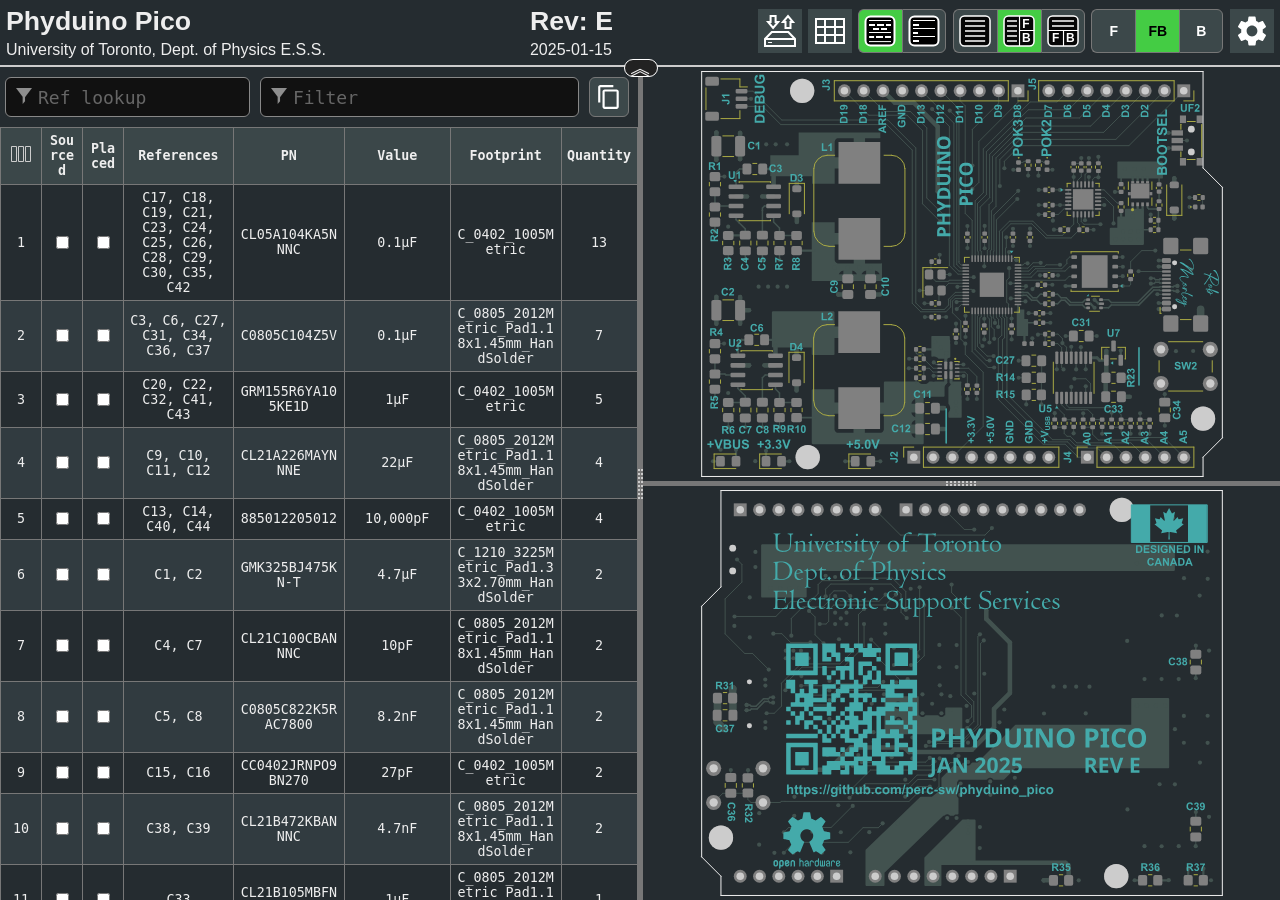
==== docs/bom/ibom.html @ aa4c3f05 "Orginized directory structure for GitHub pages. Updated documentation." ====
<!DOCTYPE html>
<html lang="en">

<head>
  <meta charset="UTF-8">
  <meta name="viewport" content="width=device-width, initial-scale=1.0">
  <title>Interactive BOM for KiCAD</title>
  <style type="text/css">
:root {
  --pcb-edge-color: black;
  --pad-color: #878787;
  --pad-hole-color: #CCCCCC;
  --pad-color-highlight: #D04040;
  --pad-color-highlight-both: #D0D040;
  --pad-color-highlight-marked: #44a344;
  --pin1-outline-color: #ffb629;
  --pin1-outline-color-highlight: #ffb629;
  --pin1-outline-color-highlight-both: #fcbb39;
  --pin1-outline-color-highlight-marked: #fdbe41;
  --silkscreen-edge-color: #aa4;
  --silkscreen-polygon-color: #4aa;
  --silkscreen-text-color: #4aa;
  --fabrication-edge-color: #907651;
  --fabrication-polygon-color: #907651;
  --fabrication-text-color: #a27c24;
  --track-color: #def5f1;
  --track-color-highlight: #D04040;
  --zone-color: #def5f1;
  --zone-color-highlight: #d0404080;
}

html,
body {
  margin: 0px;
  height: 100%;
  font-family: Verdana, sans-serif;
}

.dark.topmostdiv {
  --pcb-edge-color: #eee;
  --pad-color: #808080;
  --pin1-outline-color: #ffa800;
  --pin1-outline-color-highlight: #ccff00;
  --track-color: #42524f;
  --zone-color: #42524f;
  background-color: #252c30;
  color: #eee;
}

button {
  background-color: #eee;
  border: 1px solid #888;
  color: black;
  height: 44px;
  width: 44px;
  text-align: center;
  text-decoration: none;
  display: inline-block;
  font-size: 14px;
  font-weight: bolder;
}

.dark button {
  /* This will be inverted */
  background-color: #c3b7b5;
}

button.depressed {
  background-color: #0a0;
  color: white;
}

.dark button.depressed {
  /* This will be inverted */
  background-color: #b3b;
}

button:focus {
  outline: 0;
}

button#tb-btn {
  background-image: url("data:image/svg+xml,%3Csvg xmlns='http://www.w3.org/2000/svg' viewBox='0 0 8.47 8.47'%3E%3Crect transform='translate(0 -288.53)' ry='1.17' y='288.8' x='.27' height='7.94' width='7.94' fill='%23f9f9f9'/%3E%3Cg transform='translate(0 -288.53)'%3E%3Crect width='7.94' height='7.94' x='.27' y='288.8' ry='1.17' fill='none' stroke='%23000' stroke-width='.4' stroke-linejoin='round'/%3E%3Cpath d='M1.32 290.12h5.82M1.32 291.45h5.82' fill='none' stroke='%23000' stroke-width='.4'/%3E%3Cpath d='M4.37 292.5v4.23M.26 292.63H8.2' fill='none' stroke='%23000' stroke-width='.3'/%3E%3Ctext font-weight='700' font-size='3.17' font-family='sans-serif'%3E%3Ctspan x='1.35' y='295.73'%3EF%3C/tspan%3E%3Ctspan x='5.03' y='295.68'%3EB%3C/tspan%3E%3C/text%3E%3C/g%3E%3C/svg%3E%0A");
}

button#lr-btn {
  background-image: url("data:image/svg+xml,%3Csvg xmlns='http://www.w3.org/2000/svg' viewBox='0 0 8.47 8.47'%3E%3Crect transform='translate(0 -288.53)' ry='1.17' y='288.8' x='.27' height='7.94' width='7.94' fill='%23f9f9f9'/%3E%3Cg transform='translate(0 -288.53)'%3E%3Crect width='7.94' height='7.94' x='.27' y='288.8' ry='1.17' fill='none' stroke='%23000' stroke-width='.4' stroke-linejoin='round'/%3E%3Cpath d='M1.06 290.12H3.7m-2.64 1.33H3.7m-2.64 1.32H3.7m-2.64 1.3H3.7m-2.64 1.33H3.7' fill='none' stroke='%23000' stroke-width='.4'/%3E%3Cpath d='M4.37 288.8v7.94m0-4.11h3.96' fill='none' stroke='%23000' stroke-width='.3'/%3E%3Ctext font-weight='700' font-size='3.17' font-family='sans-serif'%3E%3Ctspan x='5.11' y='291.96'%3EF%3C/tspan%3E%3Ctspan x='5.03' y='295.68'%3EB%3C/tspan%3E%3C/text%3E%3C/g%3E%3C/svg%3E%0A");
}

button#bom-btn {
  background-image: url("data:image/svg+xml,%3Csvg xmlns='http://www.w3.org/2000/svg' viewBox='0 0 8.47 8.47'%3E%3Crect transform='translate(0 -288.53)' ry='1.17' y='288.8' x='.27' height='7.94' width='7.94' fill='%23f9f9f9'/%3E%3Cg transform='translate(0 -288.53)' fill='none' stroke='%23000' stroke-width='.4'%3E%3Crect width='7.94' height='7.94' x='.27' y='288.8' ry='1.17' stroke-linejoin='round'/%3E%3Cpath d='M1.59 290.12h5.29M1.59 291.45h5.33M1.59 292.75h5.33M1.59 294.09h5.33M1.59 295.41h5.33'/%3E%3C/g%3E%3C/svg%3E");
}

button#bom-grouped-btn {
  background-image: url("data:image/svg+xml,%3Csvg xmlns='http://www.w3.org/2000/svg' width='32' height='32'%3E%3Cg stroke='%23000' stroke-linejoin='round' class='layer'%3E%3Crect width='29' height='29' x='1.5' y='1.5' stroke-width='2' fill='%23fff' rx='5' ry='5'/%3E%3Cpath stroke-linecap='square' stroke-width='2' d='M6 10h4m4 0h5m4 0h3M6.1 22h3m3.9 0h5m4 0h4m-16-8h4m4 0h4'/%3E%3Cpath stroke-linecap='null' d='M5 17.5h22M5 26.6h22M5 5.5h22'/%3E%3C/g%3E%3C/svg%3E");
}

button#bom-ungrouped-btn {
  background-image: url("data:image/svg+xml,%3Csvg xmlns='http://www.w3.org/2000/svg' width='32' height='32'%3E%3Cg stroke='%23000' stroke-linejoin='round' class='layer'%3E%3Crect width='29' height='29' x='1.5' y='1.5' stroke-width='2' fill='%23fff' rx='5' ry='5'/%3E%3Cpath stroke-linecap='square' stroke-width='2' d='M6 10h4m-4 8h3m-3 8h4'/%3E%3Cpath stroke-linecap='null' d='M5 13.5h22m-22 8h22M5 5.5h22'/%3E%3C/g%3E%3C/svg%3E");
}

button#bom-netlist-btn {
  background-image: url("data:image/svg+xml,%3Csvg xmlns='http://www.w3.org/2000/svg' width='32' height='32'%3E%3Cg fill='none' stroke='%23000' class='layer'%3E%3Crect width='29' height='29' x='1.5' y='1.5' stroke-width='2' fill='%23fff' rx='5' ry='5'/%3E%3Cpath stroke-width='2' d='M6 26l6-6v-8m13.8-6.3l-6 6v8'/%3E%3Ccircle cx='11.8' cy='9.5' r='2.8' stroke-width='2'/%3E%3Ccircle cx='19.8' cy='22.8' r='2.8' stroke-width='2'/%3E%3C/g%3E%3C/svg%3E");
}

button#copy {
  background-image: url("data:image/svg+xml,%3Csvg height='48' viewBox='0 0 48 48' width='48' xmlns='http://www.w3.org/2000/svg'%3E%3Cpath d='M0 0h48v48h-48z' fill='none'/%3E%3Cpath d='M32 2h-24c-2.21 0-4 1.79-4 4v28h4v-28h24v-4zm6 8h-22c-2.21 0-4 1.79-4 4v28c0 2.21 1.79 4 4 4h22c2.21 0 4-1.79 4-4v-28c0-2.21-1.79-4-4-4zm0 32h-22v-28h22v28z'/%3E%3C/svg%3E");
  background-position: 6px 6px;
  background-repeat: no-repeat;
  background-size: 26px 26px;
  border-radius: 6px;
  height: 40px;
  width: 40px;
  margin: 10px 5px;
}

button#copy:active {
  box-shadow: inset 0px 0px 5px #6c6c6c;
}

textarea.clipboard-temp {
  position: fixed;
  top: 0;
  left: 0;
  width: 2em;
  height: 2em;
  padding: 0;
  border: None;
  outline: None;
  box-shadow: None;
  background: transparent;
}

.left-most-button {
  border-right: 0;
  border-top-left-radius: 6px;
  border-bottom-left-radius: 6px;
}

.middle-button {
  border-right: 0;
}

.right-most-button {
  border-top-right-radius: 6px;
  border-bottom-right-radius: 6px;
}

.button-container {
  font-size: 0;
  margin: 0.4rem 0.4rem 0.4rem 0;
}

.dark .button-container {
  filter: invert(1);
}

.button-container button {
  background-size: 32px 32px;
  background-position: 5px 5px;
  background-repeat: no-repeat;
}

@media print {
  .hideonprint {
    display: none;
  }
}

canvas {
  cursor: crosshair;
}

canvas:active {
  cursor: grabbing;
}

.fileinfo {
  width: 100%;
  max-width: 1000px;
  border: none;
  padding: 3px;
}

.fileinfo .title {
  font-size: 20pt;
  font-weight: bold;
}

.fileinfo td {
  overflow: hidden;
  white-space: nowrap;
  max-width: 1px;
  width: 50%;
  text-overflow: ellipsis;
}

.bom {
  border-collapse: collapse;
  font-family: Consolas, "DejaVu Sans Mono", Monaco, monospace;
  font-size: 10pt;
  table-layout: fixed;
  width: 100%;
  margin-top: 1px;
  position: relative;
}

.bom th,
.bom td {
  border: 1px solid black;
  padding: 5px;
  word-wrap: break-word;
  text-align: center;
  position: relative;
}

.dark .bom th,
.dark .bom td {
  border: 1px solid #777;
}

.bom th {
  background-color: #CCCCCC;
  background-clip: padding-box;
}

.dark .bom th {
  background-color: #3b4749;
}

.bom tr.highlighted:nth-child(n) {
  background-color: #cfc;
}

.dark .bom tr.highlighted:nth-child(n) {
  background-color: #226022;
}

.bom tr:nth-child(even) {
  background-color: #f2f2f2;
}

.dark .bom tr:nth-child(even) {
  background-color: #313b40;
}

.bom tr.checked {
  color: #1cb53d;
}

.dark .bom tr.checked {
  color: #2cce54;
}

.bom tr {
  transition: background-color 0.2s;
}

.bom .numCol {
  width: 30px;
}

.bom .value {
  width: 15%;
}

.bom .quantity {
  width: 65px;
}

.bom th .sortmark {
  position: absolute;
  right: 1px;
  top: 1px;
  margin-top: -5px;
  border-width: 5px;
  border-style: solid;
  border-color: transparent transparent #221 transparent;
  transform-origin: 50% 85%;
  transition: opacity 0.2s, transform 0.4s;
}

.dark .bom th .sortmark {
  filter: invert(1);
}

.bom th .sortmark.none {
  opacity: 0;
}

.bom th .sortmark.desc {
  transform: rotate(180deg);
}

.bom th:hover .sortmark.none {
  opacity: 0.5;
}

.bom .bom-checkbox {
  width: 30px;
  position: relative;
  user-select: none;
  -moz-user-select: none;
}

.bom .bom-checkbox:before {
  content: "";
  position: absolute;
  border-width: 15px;
  border-style: solid;
  border-color: #51829f transparent transparent transparent;
  visibility: hidden;
  top: -15px;
}

.bom .bom-checkbox:after {
  content: "Double click to set/unset all";
  position: absolute;
  color: white;
  top: -35px;
  left: -26px;
  background: #51829f;
  padding: 5px 15px;
  border-radius: 8px;
  white-space: nowrap;
  visibility: hidden;
}

.bom .bom-checkbox:hover:before,
.bom .bom-checkbox:hover:after {
  visibility: visible;
  transition: visibility 0.2s linear 1s;
}

.split {
  -webkit-box-sizing: border-box;
  -moz-box-sizing: border-box;
  box-sizing: border-box;
  overflow-y: auto;
  overflow-x: hidden;
  background-color: inherit;
}

.split.split-horizontal,
.gutter.gutter-horizontal {
  height: 100%;
  float: left;
}

.gutter {
  background-color: #ddd;
  background-repeat: no-repeat;
  background-position: 50%;
  transition: background-color 0.3s;
}

.dark .gutter {
  background-color: #777;
}

.gutter.gutter-horizontal {
  background-image: url('[data-uri]');
  cursor: ew-resize;
  width: 5px;
}

.gutter.gutter-vertical {
  background-image: url('[data-uri]');
  cursor: ns-resize;
  height: 5px;
}

.searchbox {
  float: left;
  height: 40px;
  margin: 10px 5px;
  padding: 12px 32px;
  font-family: Consolas, "DejaVu Sans Mono", Monaco, monospace;
  font-size: 18px;
  box-sizing: border-box;
  border: 1px solid #888;
  border-radius: 6px;
  outline: none;
  background-color: #eee;
  transition: background-color 0.2s, border 0.2s;
  background-image: url('[data-uri]');
  background-position: 10px 10px;
  background-repeat: no-repeat;
}

.dark .searchbox {
  background-color: #111;
  color: #eee;
}

.searchbox::placeholder {
  color: #ccc;
}

.dark .searchbox::placeholder {
  color: #666;
}

.filter {
  width: calc(60% - 64px);
}

.reflookup {
  width: calc(40% - 10px);
}

input[type=text]:focus {
  background-color: white;
  border: 1px solid #333;
}

.dark input[type=text]:focus {
  background-color: #333;
  border: 1px solid #ccc;
}

mark.highlight {
  background-color: #5050ff;
  color: #fff;
  padding: 2px;
  border-radius: 6px;
}

.dark mark.highlight {
  background-color: #76a6da;
  color: #111;
}

.menubtn {
  background-color: white;
  border: none;
  background-image: url("data:image/svg+xml,%3Csvg xmlns='http://www.w3.org/2000/svg' width='36' height='36' viewBox='0 0 20 20'%3E%3Cpath fill='none' d='M0 0h20v20H0V0z'/%3E%3Cpath d='M15.95 10.78c.03-.25.05-.51.05-.78s-.02-.53-.06-.78l1.69-1.32c.15-.12.19-.34.1-.51l-1.6-2.77c-.1-.18-.31-.24-.49-.18l-1.99.8c-.42-.32-.86-.58-1.35-.78L12 2.34c-.03-.2-.2-.34-.4-.34H8.4c-.2 0-.36.14-.39.34l-.3 2.12c-.49.2-.94.47-1.35.78l-1.99-.8c-.18-.07-.39 0-.49.18l-1.6 2.77c-.1.18-.06.39.1.51l1.69 1.32c-.04.25-.07.52-.07.78s.02.53.06.78L2.37 12.1c-.15.12-.19.34-.1.51l1.6 2.77c.1.18.31.24.49.18l1.99-.8c.42.32.86.58 1.35.78l.3 2.12c.04.2.2.34.4.34h3.2c.2 0 .37-.14.39-.34l.3-2.12c.49-.2.94-.47 1.35-.78l1.99.8c.18.07.39 0 .49-.18l1.6-2.77c.1-.18.06-.39-.1-.51l-1.67-1.32zM10 13c-1.65 0-3-1.35-3-3s1.35-3 3-3 3 1.35 3 3-1.35 3-3 3z'/%3E%3C/svg%3E%0A");
  background-position: center;
  background-repeat: no-repeat;
}

.statsbtn {
  background-color: white;
  border: none;
  background-image: url("data:image/svg+xml,%3Csvg width='36' height='36' xmlns='http://www.w3.org/2000/svg'%3E%3Cpath d='M4 6h28v24H4V6zm0 8h28v8H4m9-16v24h10V5.8' fill='none' stroke='%23000' stroke-width='2'/%3E%3C/svg%3E");
  background-position: center;
  background-repeat: no-repeat;
}

.iobtn {
  background-color: white;
  border: none;
  background-image: url("data:image/svg+xml,%3Csvg xmlns='http://www.w3.org/2000/svg' width='36' height='36'%3E%3Cpath fill='none' stroke='%23000' stroke-width='2' d='M3 33v-7l6.8-7h16.5l6.7 7v7H3zM3.2 26H33M21 9l5-5.9 5 6h-2.5V15h-5V9H21zm-4.9 0l-5 6-5-6h2.5V3h5v6h2.5z'/%3E%3Cpath fill='none' stroke='%23000' d='M6.1 29.5H10'/%3E%3C/svg%3E");
  background-position: center;
  background-repeat: no-repeat;
}

.visbtn {
  background-image: url("data:image/svg+xml,%3Csvg xmlns='http://www.w3.org/2000/svg' width='24' height='24'%3E%3Cpath fill='none' stroke='%23333' d='M2.5 4.5h5v15h-5zM9.5 4.5h5v15h-5zM16.5 4.5h5v15h-5z'/%3E%3C/svg%3E");
  background-position: center;
  background-repeat: no-repeat;
  padding: 15px;
}

#vismenu-content {
  left: 0px;
  font-family: Verdana, sans-serif;
}

.dark .statsbtn,
.dark .savebtn,
.dark .menubtn,
.dark .iobtn,
.dark .visbtn {
  filter: invert(1);
}

.flexbox {
  display: flex;
  align-items: center;
  justify-content: space-between;
  width: 100%;
}

.savebtn {
  background-color: #d6d6d6;
  width: auto;
  height: 30px;
  flex-grow: 1;
  margin: 5px;
  border-radius: 4px;
}

.savebtn:active {
  background-color: #0a0;
  color: white;
}

.dark .savebtn:active {
  /* This will be inverted */
  background-color: #b3b;
}

.stats {
  border-collapse: collapse;
  font-size: 12pt;
  table-layout: fixed;
  width: 100%;
  min-width: 450px;
}

.dark .stats td {
  border: 1px solid #bbb;
}

.stats td {
  border: 1px solid black;
  padding: 5px;
  word-wrap: break-word;
  text-align: center;
  position: relative;
}

#checkbox-stats div {
  position: absolute;
  left: 0;
  top: 0;
  height: 100%;
  width: 100%;
  display: flex;
  align-items: center;
  justify-content: center;
}

#checkbox-stats .bar {
  background-color: rgba(28, 251, 0, 0.6);
}

.menu {
  position: relative;
  display: inline-block;
  margin: 0.4rem 0.4rem 0.4rem 0;
}

.menu-content {
  font-size: 12pt !important;
  text-align: left !important;
  font-weight: normal !important;
  display: none;
  position: absolute;
  background-color: white;
  right: 0;
  min-width: 300px;
  box-shadow: 0px 8px 16px 0px rgba(0, 0, 0, 0.2);
  z-index: 100;
  padding: 8px;
}

.dark .menu-content {
  background-color: #111;
}

.menu:hover .menu-content {
  display: block;
}

.menu:hover .menubtn,
.menu:hover .iobtn,
.menu:hover .statsbtn {
  background-color: #eee;
}

.menu-label {
  display: inline-block;
  padding: 8px;
  border: 1px solid #ccc;
  border-top: 0;
  width: calc(100% - 18px);
}

.menu-label-top {
  border-top: 1px solid #ccc;
}

.menu-textbox {
  float: left;
  height: 24px;
  margin: 10px 5px;
  padding: 5px 5px;
  font-family: Consolas, "DejaVu Sans Mono", Monaco, monospace;
  font-size: 14px;
  box-sizing: border-box;
  border: 1px solid #888;
  border-radius: 4px;
  outline: none;
  background-color: #eee;
  transition: background-color 0.2s, border 0.2s;
  width: calc(100% - 10px);
}

.menu-textbox.invalid,
.dark .menu-textbox.invalid {
  color: red;
}

.dark .menu-textbox {
  background-color: #222;
  color: #eee;
}

.radio-container {
  margin: 4px;
}

.topmostdiv {
  display: flex;
  flex-direction: column;
  width: 100%;
  background-color: white;
  transition: background-color 0.3s;
  min-height: 100%;
}

#top {
  display: flex;
  flex-wrap: wrap;
  justify-content: flex-end;
  align-items: center;
}

#topdivider {
  border-bottom: 2px solid black;
  display: flex;
  justify-content: center;
  align-items: center;
}

.dark #topdivider {
  border-bottom: 2px solid #ccc;
}

#topdivider>div {
  position: relative;
}

#toptoggle {
  cursor: pointer;
  user-select: none;
  position: absolute;
  padding: 0.1rem 0.3rem;
  top: -0.4rem;
  left: -1rem;
  font-size: 1.4rem;
  line-height: 60%;
  border: 1px solid black;
  border-radius: 1rem;
  background-color: #fff;
  z-index: 100;
}

.flipped {
  transform: rotate(0.5turn);
}

.dark #toptoggle {
  border: 1px solid #fff;
  background-color: #222;
}

#fileinfodiv {
  flex: 20rem 1 0;
  overflow: auto;
}

#bomcontrols {
  display: flex;
  flex-direction: row-reverse;
}

#bomcontrols>* {
  flex-shrink: 0;
}

#dbg {
  display: block;
}

::-webkit-scrollbar {
  width: 8px;
}

::-webkit-scrollbar-track {
  background: #aaa;
}

::-webkit-scrollbar-thumb {
  background: #666;
  border-radius: 3px;
}

::-webkit-scrollbar-thumb:hover {
  background: #555;
}

.slider {
  -webkit-appearance: none;
  width: 100%;
  margin: 3px 0;
  padding: 0;
  outline: none;
  opacity: 0.7;
  -webkit-transition: .2s;
  transition: opacity .2s;
  border-radius: 3px;
}

.slider:hover {
  opacity: 1;
}

.slider:focus {
  outline: none;
}

.slider::-webkit-slider-runnable-track {
  -webkit-appearance: none;
  width: 100%;
  height: 8px;
  background: #d3d3d3;
  border-radius: 3px;
  border: none;
}

.slider::-webkit-slider-thumb {
  -webkit-appearance: none;
  width: 15px;
  height: 15px;
  border-radius: 50%;
  background: #0a0;
  cursor: pointer;
  margin-top: -4px;
}

.dark .slider::-webkit-slider-thumb {
  background: #3d3;
}

.slider::-moz-range-thumb {
  width: 15px;
  height: 15px;
  border-radius: 50%;
  background: #0a0;
  cursor: pointer;
}

.slider::-moz-range-track {
  height: 8px;
  background: #d3d3d3;
  border-radius: 3px;
}

.dark .slider::-moz-range-thumb {
  background: #3d3;
}

.slider::-ms-track {
  width: 100%;
  height: 8px;
  border-width: 3px 0;
  background: transparent;
  border-color: transparent;
  color: transparent;
  transition: opacity .2s;
}

.slider::-ms-fill-lower {
  background: #d3d3d3;
  border: none;
  border-radius: 3px;
}

.slider::-ms-fill-upper {
  background: #d3d3d3;
  border: none;
  border-radius: 3px;
}

.slider::-ms-thumb {
  width: 15px;
  height: 15px;
  border-radius: 50%;
  background: #0a0;
  cursor: pointer;
  margin: 0;
}

.shameless-plug {
  font-size: 0.8em;
  text-align: center;
  display: block;
}

a {
  color: #0278a4;
}

.dark a {
  color: #00b9fd;
}

#frontcanvas,
#backcanvas {
  touch-action: none;
}

.placeholder {
  border: 1px dashed #9f9fda !important;
  background-color: #edf2f7 !important;
}

.dragging {
  z-index: 999;
}

.dark .dragging>table>tbody>tr {
  background-color: #252c30;
}

.dark .placeholder {
  filter: invert(1);
}

.column-spacer {
  top: 0;
  left: 0;
  width: calc(100% - 4px);
  position: absolute;
  cursor: pointer;
  user-select: none;
  height: 100%;
}

.column-width-handle {
  top: 0;
  right: 0;
  width: 4px;
  position: absolute;
  cursor: col-resize;
  user-select: none;
  height: 100%;
}

.column-width-handle:hover {
  background-color: #4f99bd;
}

.help-link {
  border: 1px solid #0278a4;
  padding-inline: 0.3rem;
  border-radius: 3px;
  cursor: pointer;
}

.dark .help-link {
  border: 1px solid #00b9fd;
}

.bom-color {
  width: 20%;
}

.color-column input {
  width: 1.6rem;
  height: 1rem;
  border: 1px solid black;
  cursor: pointer;
  padding: 0;
}

/* removes default styling from input color element */
::-webkit-color-swatch {
  border: none;
}

::-webkit-color-swatch-wrapper {
  padding: 0;
}

::-moz-color-swatch,
::-moz-focus-inner {
  border: none;
}

::-moz-focus-inner {
  padding: 0;
}

  </style>
  <script type="text/javascript" >
///////////////////////////////////////////////
/*
  Split.js - v1.3.5
  MIT License
  https://github.com/nathancahill/Split.js
*/
!function(e,t){"object"==typeof exports&&"undefined"!=typeof module?module.exports=t():"function"==typeof define&&define.amd?define(t):e.Split=t()}(this,function(){"use strict";var e=window,t=e.document,n="addEventListener",i="removeEventListener",r="getBoundingClientRect",s=function(){return!1},o=e.attachEvent&&!e[n],a=["","-webkit-","-moz-","-o-"].filter(function(e){var n=t.createElement("div");return n.style.cssText="width:"+e+"calc(9px)",!!n.style.length}).shift()+"calc",l=function(e){return"string"==typeof e||e instanceof String?t.querySelector(e):e};return function(u,c){function z(e,t,n){var i=A(y,t,n);Object.keys(i).forEach(function(t){return e.style[t]=i[t]})}function h(e,t){var n=B(y,t);Object.keys(n).forEach(function(t){return e.style[t]=n[t]})}function f(e){var t=E[this.a],n=E[this.b],i=t.size+n.size;t.size=e/this.size*i,n.size=i-e/this.size*i,z(t.element,t.size,this.aGutterSize),z(n.element,n.size,this.bGutterSize)}function m(e){var t;this.dragging&&((t="touches"in e?e.touches[0][b]-this.start:e[b]-this.start)<=E[this.a].minSize+M+this.aGutterSize?t=E[this.a].minSize+this.aGutterSize:t>=this.size-(E[this.b].minSize+M+this.bGutterSize)&&(t=this.size-(E[this.b].minSize+this.bGutterSize)),f.call(this,t),c.onDrag&&c.onDrag())}function g(){var e=E[this.a].element,t=E[this.b].element;this.size=e[r]()[y]+t[r]()[y]+this.aGutterSize+this.bGutterSize,this.start=e[r]()[G]}function d(){var t=this,n=E[t.a].element,r=E[t.b].element;t.dragging&&c.onDragEnd&&c.onDragEnd(),t.dragging=!1,e[i]("mouseup",t.stop),e[i]("touchend",t.stop),e[i]("touchcancel",t.stop),t.parent[i]("mousemove",t.move),t.parent[i]("touchmove",t.move),delete t.stop,delete t.move,n[i]("selectstart",s),n[i]("dragstart",s),r[i]("selectstart",s),r[i]("dragstart",s),n.style.userSelect="",n.style.webkitUserSelect="",n.style.MozUserSelect="",n.style.pointerEvents="",r.style.userSelect="",r.style.webkitUserSelect="",r.style.MozUserSelect="",r.style.pointerEvents="",t.gutter.style.cursor="",t.parent.style.cursor=""}function S(t){var i=this,r=E[i.a].element,o=E[i.b].element;!i.dragging&&c.onDragStart&&c.onDragStart(),t.preventDefault(),i.dragging=!0,i.move=m.bind(i),i.stop=d.bind(i),e[n]("mouseup",i.stop),e[n]("touchend",i.stop),e[n]("touchcancel",i.stop),i.parent[n]("mousemove",i.move),i.parent[n]("touchmove",i.move),r[n]("selectstart",s),r[n]("dragstart",s),o[n]("selectstart",s),o[n]("dragstart",s),r.style.userSelect="none",r.style.webkitUserSelect="none",r.style.MozUserSelect="none",r.style.pointerEvents="none",o.style.userSelect="none",o.style.webkitUserSelect="none",o.style.MozUserSelect="none",o.style.pointerEvents="none",i.gutter.style.cursor=j,i.parent.style.cursor=j,g.call(i)}function v(e){e.forEach(function(t,n){if(n>0){var i=F[n-1],r=E[i.a],s=E[i.b];r.size=e[n-1],s.size=t,z(r.element,r.size,i.aGutterSize),z(s.element,s.size,i.bGutterSize)}})}function p(){F.forEach(function(e){e.parent.removeChild(e.gutter),E[e.a].element.style[y]="",E[e.b].element.style[y]=""})}void 0===c&&(c={});var y,b,G,E,w=l(u[0]).parentNode,D=e.getComputedStyle(w).flexDirection,U=c.sizes||u.map(function(){return 100/u.length}),k=void 0!==c.minSize?c.minSize:100,x=Array.isArray(k)?k:u.map(function(){return k}),L=void 0!==c.gutterSize?c.gutterSize:10,M=void 0!==c.snapOffset?c.snapOffset:30,O=c.direction||"horizontal",j=c.cursor||("horizontal"===O?"ew-resize":"ns-resize"),C=c.gutter||function(e,n){var i=t.createElement("div");return i.className="gutter gutter-"+n,i},A=c.elementStyle||function(e,t,n){var i={};return"string"==typeof t||t instanceof String?i[e]=t:i[e]=o?t+"%":a+"("+t+"% - "+n+"px)",i},B=c.gutterStyle||function(e,t){return n={},n[e]=t+"px",n;var n};"horizontal"===O?(y="width","clientWidth",b="clientX",G="left","paddingLeft"):"vertical"===O&&(y="height","clientHeight",b="clientY",G="top","paddingTop");var F=[];return E=u.map(function(e,t){var i,s={element:l(e),size:U[t],minSize:x[t]};if(t>0&&(i={a:t-1,b:t,dragging:!1,isFirst:1===t,isLast:t===u.length-1,direction:O,parent:w},i.aGutterSize=L,i.bGutterSize=L,i.isFirst&&(i.aGutterSize=L/2),i.isLast&&(i.bGutterSize=L/2),"row-reverse"===D||"column-reverse"===D)){var a=i.a;i.a=i.b,i.b=a}if(!o&&t>0){var c=C(t,O);h(c,L),c[n]("mousedown",S.bind(i)),c[n]("touchstart",S.bind(i)),w.insertBefore(c,s.element),i.gutter=c}0===t||t===u.length-1?z(s.element,s.size,L/2):z(s.element,s.size,L);var f=s.element[r]()[y];return f<s.minSize&&(s.minSize=f),t>0&&F.push(i),s}),o?{setSizes:v,destroy:p}:{setSizes:v,getSizes:function(){return E.map(function(e){return e.size})},collapse:function(e){if(e===F.length){var t=F[e-1];g.call(t),o||f.call(t,t.size-t.bGutterSize)}else{var n=F[e];g.call(n),o||f.call(n,n.aGutterSize)}},destroy:p}}});

///////////////////////////////////////////////

///////////////////////////////////////////////
// Copyright (c) 2013 Pieroxy <pieroxy@pieroxy.net>
// This work is free. You can redistribute it and/or modify it
// under the terms of the WTFPL, Version 2
// For more information see LICENSE.txt or http://www.wtfpl.net/
//
// For more information, the home page:
// http://pieroxy.net/blog/pages/lz-string/testing.html
//
// LZ-based compression algorithm, version 1.4.4
var LZString=function(){var o=String.fromCharCode,i={};var n={decompressFromBase64:function(o){return null==o?"":""==o?null:n._decompress(o.length,32,function(n){return function(o,n){if(!i[o]){i[o]={};for(var t=0;t<o.length;t++)i[o][o.charAt(t)]=t}return i[o][n]}("ABCDEFGHIJKLMNOPQRSTUVWXYZabcdefghijklmnopqrstuvwxyz0123456789+/=",o.charAt(n))})},_decompress:function(i,n,t){var r,e,a,s,p,u,l,f=[],c=4,d=4,h=3,v="",g=[],m={val:t(0),position:n,index:1};for(r=0;r<3;r+=1)f[r]=r;for(a=0,p=Math.pow(2,2),u=1;u!=p;)s=m.val&m.position,m.position>>=1,0==m.position&&(m.position=n,m.val=t(m.index++)),a|=(s>0?1:0)*u,u<<=1;switch(a){case 0:for(a=0,p=Math.pow(2,8),u=1;u!=p;)s=m.val&m.position,m.position>>=1,0==m.position&&(m.position=n,m.val=t(m.index++)),a|=(s>0?1:0)*u,u<<=1;l=o(a);break;case 1:for(a=0,p=Math.pow(2,16),u=1;u!=p;)s=m.val&m.position,m.position>>=1,0==m.position&&(m.position=n,m.val=t(m.index++)),a|=(s>0?1:0)*u,u<<=1;l=o(a);break;case 2:return""}for(f[3]=l,e=l,g.push(l);;){if(m.index>i)return"";for(a=0,p=Math.pow(2,h),u=1;u!=p;)s=m.val&m.position,m.position>>=1,0==m.position&&(m.position=n,m.val=t(m.index++)),a|=(s>0?1:0)*u,u<<=1;switch(l=a){case 0:for(a=0,p=Math.pow(2,8),u=1;u!=p;)s=m.val&m.position,m.position>>=1,0==m.position&&(m.position=n,m.val=t(m.index++)),a|=(s>0?1:0)*u,u<<=1;f[d++]=o(a),l=d-1,c--;break;case 1:for(a=0,p=Math.pow(2,16),u=1;u!=p;)s=m.val&m.position,m.position>>=1,0==m.position&&(m.position=n,m.val=t(m.index++)),a|=(s>0?1:0)*u,u<<=1;f[d++]=o(a),l=d-1,c--;break;case 2:return g.join("")}if(0==c&&(c=Math.pow(2,h),h++),f[l])v=f[l];else{if(l!==d)return null;v=e+e.charAt(0)}g.push(v),f[d++]=e+v.charAt(0),e=v,0==--c&&(c=Math.pow(2,h),h++)}}};return n}();"function"==typeof define&&define.amd?define(function(){return LZString}):"undefined"!=typeof module&&null!=module?module.exports=LZString:"undefined"!=typeof angular&&null!=angular&&angular.module("LZString",[]).factory("LZString",function(){return LZString});
///////////////////////////////////////////////

///////////////////////////////////////////////
/*!
 * PEP v0.4.3 | https://github.com/jquery/PEP
 * Copyright jQuery Foundation and other contributors | http://jquery.org/license
 */
!function(a,b){"object"==typeof exports&&"undefined"!=typeof module?module.exports=b():"function"==typeof define&&define.amd?define(b):a.PointerEventsPolyfill=b()}(this,function(){"use strict";function a(a,b){b=b||Object.create(null);var c=document.createEvent("Event");c.initEvent(a,b.bubbles||!1,b.cancelable||!1);
for(var d,e=2;e<m.length;e++)d=m[e],c[d]=b[d]||n[e];c.buttons=b.buttons||0;
var f=0;return f=b.pressure&&c.buttons?b.pressure:c.buttons?.5:0,c.x=c.clientX,c.y=c.clientY,c.pointerId=b.pointerId||0,c.width=b.width||0,c.height=b.height||0,c.pressure=f,c.tiltX=b.tiltX||0,c.tiltY=b.tiltY||0,c.twist=b.twist||0,c.tangentialPressure=b.tangentialPressure||0,c.pointerType=b.pointerType||"",c.hwTimestamp=b.hwTimestamp||0,c.isPrimary=b.isPrimary||!1,c}function b(){this.array=[],this.size=0}function c(a,b,c,d){this.addCallback=a.bind(d),this.removeCallback=b.bind(d),this.changedCallback=c.bind(d),A&&(this.observer=new A(this.mutationWatcher.bind(this)))}function d(a){return"body /shadow-deep/ "+e(a)}function e(a){return'[touch-action="'+a+'"]'}function f(a){return"{ -ms-touch-action: "+a+"; touch-action: "+a+"; }"}function g(){if(F){D.forEach(function(a){String(a)===a?(E+=e(a)+f(a)+"\n",G&&(E+=d(a)+f(a)+"\n")):(E+=a.selectors.map(e)+f(a.rule)+"\n",G&&(E+=a.selectors.map(d)+f(a.rule)+"\n"))});var a=document.createElement("style");a.textContent=E,document.head.appendChild(a)}}function h(){if(!window.PointerEvent){if(window.PointerEvent=a,window.navigator.msPointerEnabled){var b=window.navigator.msMaxTouchPoints;Object.defineProperty(window.navigator,"maxTouchPoints",{value:b,enumerable:!0}),u.registerSource("ms",_)}else Object.defineProperty(window.navigator,"maxTouchPoints",{value:0,enumerable:!0}),u.registerSource("mouse",N),void 0!==window.ontouchstart&&u.registerSource("touch",V);u.register(document)}}function i(a){if(!u.pointermap.has(a)){var b=new Error("InvalidPointerId");throw b.name="InvalidPointerId",b}}function j(a){for(var b=a.parentNode;b&&b!==a.ownerDocument;)b=b.parentNode;if(!b){var c=new Error("InvalidStateError");throw c.name="InvalidStateError",c}}function k(a){var b=u.pointermap.get(a);return 0!==b.buttons}function l(){window.Element&&!Element.prototype.setPointerCapture&&Object.defineProperties(Element.prototype,{setPointerCapture:{value:W},releasePointerCapture:{value:X},hasPointerCapture:{value:Y}})}
var m=["bubbles","cancelable","view","detail","screenX","screenY","clientX","clientY","ctrlKey","altKey","shiftKey","metaKey","button","relatedTarget","pageX","pageY"],n=[!1,!1,null,null,0,0,0,0,!1,!1,!1,!1,0,null,0,0],o=window.Map&&window.Map.prototype.forEach,p=o?Map:b;b.prototype={set:function(a,b){return void 0===b?this["delete"](a):(this.has(a)||this.size++,void(this.array[a]=b))},has:function(a){return void 0!==this.array[a]},"delete":function(a){this.has(a)&&(delete this.array[a],this.size--)},get:function(a){return this.array[a]},clear:function(){this.array.length=0,this.size=0},forEach:function(a,b){return this.array.forEach(function(c,d){a.call(b,c,d,this)},this)}};var q=["bubbles","cancelable","view","detail","screenX","screenY","clientX","clientY","ctrlKey","altKey","shiftKey","metaKey","button","relatedTarget","buttons","pointerId","width","height","pressure","tiltX","tiltY","pointerType","hwTimestamp","isPrimary","type","target","currentTarget","which","pageX","pageY","timeStamp"],r=[!1,!1,null,null,0,0,0,0,!1,!1,!1,!1,0,null,0,0,0,0,0,0,0,"",0,!1,"",null,null,0,0,0,0],s={pointerover:1,pointerout:1,pointerenter:1,pointerleave:1},t="undefined"!=typeof SVGElementInstance,u={pointermap:new p,eventMap:Object.create(null),captureInfo:Object.create(null),eventSources:Object.create(null),eventSourceList:[],registerSource:function(a,b){var c=b,d=c.events;d&&(d.forEach(function(a){c[a]&&(this.eventMap[a]=c[a].bind(c))},this),this.eventSources[a]=c,this.eventSourceList.push(c))},register:function(a){for(var b,c=this.eventSourceList.length,d=0;d<c&&(b=this.eventSourceList[d]);d++)
b.register.call(b,a)},unregister:function(a){for(var b,c=this.eventSourceList.length,d=0;d<c&&(b=this.eventSourceList[d]);d++)
b.unregister.call(b,a)},contains:function(a,b){try{return a.contains(b)}catch(c){return!1}},down:function(a){a.bubbles=!0,this.fireEvent("pointerdown",a)},move:function(a){a.bubbles=!0,this.fireEvent("pointermove",a)},up:function(a){a.bubbles=!0,this.fireEvent("pointerup",a)},enter:function(a){a.bubbles=!1,this.fireEvent("pointerenter",a)},leave:function(a){a.bubbles=!1,this.fireEvent("pointerleave",a)},over:function(a){a.bubbles=!0,this.fireEvent("pointerover",a)},out:function(a){a.bubbles=!0,this.fireEvent("pointerout",a)},cancel:function(a){a.bubbles=!0,this.fireEvent("pointercancel",a)},leaveOut:function(a){this.out(a),this.propagate(a,this.leave,!1)},enterOver:function(a){this.over(a),this.propagate(a,this.enter,!0)},eventHandler:function(a){if(!a._handledByPE){var b=a.type,c=this.eventMap&&this.eventMap[b];c&&c(a),a._handledByPE=!0}},listen:function(a,b){b.forEach(function(b){this.addEvent(a,b)},this)},unlisten:function(a,b){b.forEach(function(b){this.removeEvent(a,b)},this)},addEvent:function(a,b){a.addEventListener(b,this.boundHandler)},removeEvent:function(a,b){a.removeEventListener(b,this.boundHandler)},makeEvent:function(b,c){this.captureInfo[c.pointerId]&&(c.relatedTarget=null);var d=new a(b,c);return c.preventDefault&&(d.preventDefault=c.preventDefault),d._target=d._target||c.target,d},fireEvent:function(a,b){var c=this.makeEvent(a,b);return this.dispatchEvent(c)},cloneEvent:function(a){for(var b,c=Object.create(null),d=0;d<q.length;d++)b=q[d],c[b]=a[b]||r[d],!t||"target"!==b&&"relatedTarget"!==b||c[b]instanceof SVGElementInstance&&(c[b]=c[b].correspondingUseElement);return a.preventDefault&&(c.preventDefault=function(){a.preventDefault()}),c},getTarget:function(a){var b=this.captureInfo[a.pointerId];return b?a._target!==b&&a.type in s?void 0:b:a._target},propagate:function(a,b,c){for(var d=a.target,e=[];d!==document&&!d.contains(a.relatedTarget);) if(e.push(d),d=d.parentNode,!d)return;c&&e.reverse(),e.forEach(function(c){a.target=c,b.call(this,a)},this)},setCapture:function(b,c,d){this.captureInfo[b]&&this.releaseCapture(b,d),this.captureInfo[b]=c,this.implicitRelease=this.releaseCapture.bind(this,b,d),document.addEventListener("pointerup",this.implicitRelease),document.addEventListener("pointercancel",this.implicitRelease);var e=new a("gotpointercapture");e.pointerId=b,e._target=c,d||this.asyncDispatchEvent(e)},releaseCapture:function(b,c){var d=this.captureInfo[b];if(d){this.captureInfo[b]=void 0,document.removeEventListener("pointerup",this.implicitRelease),document.removeEventListener("pointercancel",this.implicitRelease);var e=new a("lostpointercapture");e.pointerId=b,e._target=d,c||this.asyncDispatchEvent(e)}},dispatchEvent:/*scope.external.dispatchEvent || */function(a){var b=this.getTarget(a);if(b)return b.dispatchEvent(a)},asyncDispatchEvent:function(a){requestAnimationFrame(this.dispatchEvent.bind(this,a))}};u.boundHandler=u.eventHandler.bind(u);var v={shadow:function(a){if(a)return a.shadowRoot||a.webkitShadowRoot},canTarget:function(a){return a&&Boolean(a.elementFromPoint)},targetingShadow:function(a){var b=this.shadow(a);if(this.canTarget(b))return b},olderShadow:function(a){var b=a.olderShadowRoot;if(!b){var c=a.querySelector("shadow");c&&(b=c.olderShadowRoot)}return b},allShadows:function(a){for(var b=[],c=this.shadow(a);c;)b.push(c),c=this.olderShadow(c);return b},searchRoot:function(a,b,c){if(a){var d,e,f=a.elementFromPoint(b,c);for(e=this.targetingShadow(f);e;){if(d=e.elementFromPoint(b,c)){var g=this.targetingShadow(d);return this.searchRoot(g,b,c)||d} e=this.olderShadow(e)} return f}},owner:function(a){
for(var b=a;b.parentNode;)b=b.parentNode;
return b.nodeType!==Node.DOCUMENT_NODE&&b.nodeType!==Node.DOCUMENT_FRAGMENT_NODE&&(b=document),b},findTarget:function(a){var b=a.clientX,c=a.clientY,d=this.owner(a.target);
return d.elementFromPoint(b,c)||(d=document),this.searchRoot(d,b,c)}},w=Array.prototype.forEach.call.bind(Array.prototype.forEach),x=Array.prototype.map.call.bind(Array.prototype.map),y=Array.prototype.slice.call.bind(Array.prototype.slice),z=Array.prototype.filter.call.bind(Array.prototype.filter),A=window.MutationObserver||window.WebKitMutationObserver,B="[touch-action]",C={subtree:!0,childList:!0,attributes:!0,attributeOldValue:!0,attributeFilter:["touch-action"]};c.prototype={watchSubtree:function(a){
//
this.observer&&v.canTarget(a)&&this.observer.observe(a,C)},enableOnSubtree:function(a){this.watchSubtree(a),a===document&&"complete"!==document.readyState?this.installOnLoad():this.installNewSubtree(a)},installNewSubtree:function(a){w(this.findElements(a),this.addElement,this)},findElements:function(a){return a.querySelectorAll?a.querySelectorAll(B):[]},removeElement:function(a){this.removeCallback(a)},addElement:function(a){this.addCallback(a)},elementChanged:function(a,b){this.changedCallback(a,b)},concatLists:function(a,b){return a.concat(y(b))},
installOnLoad:function(){document.addEventListener("readystatechange",function(){"complete"===document.readyState&&this.installNewSubtree(document)}.bind(this))},isElement:function(a){return a.nodeType===Node.ELEMENT_NODE},flattenMutationTree:function(a){
var b=x(a,this.findElements,this);
return b.push(z(a,this.isElement)),b.reduce(this.concatLists,[])},mutationWatcher:function(a){a.forEach(this.mutationHandler,this)},mutationHandler:function(a){if("childList"===a.type){var b=this.flattenMutationTree(a.addedNodes);b.forEach(this.addElement,this);var c=this.flattenMutationTree(a.removedNodes);c.forEach(this.removeElement,this)}else"attributes"===a.type&&this.elementChanged(a.target,a.oldValue)}};var D=["none","auto","pan-x","pan-y",{rule:"pan-x pan-y",selectors:["pan-x pan-y","pan-y pan-x"]}],E="",F=window.PointerEvent||window.MSPointerEvent,G=!window.ShadowDOMPolyfill&&document.head.createShadowRoot,H=u.pointermap,I=25,J=[1,4,2,8,16],K=!1;try{K=1===new MouseEvent("test",{buttons:1}).buttons}catch(L){}
var M,N={POINTER_ID:1,POINTER_TYPE:"mouse",events:["mousedown","mousemove","mouseup","mouseover","mouseout"],register:function(a){u.listen(a,this.events)},unregister:function(a){u.unlisten(a,this.events)},lastTouches:[],
isEventSimulatedFromTouch:function(a){for(var b,c=this.lastTouches,d=a.clientX,e=a.clientY,f=0,g=c.length;f<g&&(b=c[f]);f++){
var h=Math.abs(d-b.x),i=Math.abs(e-b.y);if(h<=I&&i<=I)return!0}},prepareEvent:function(a){var b=u.cloneEvent(a),c=b.preventDefault;return b.preventDefault=function(){a.preventDefault(),c()},b.pointerId=this.POINTER_ID,b.isPrimary=!0,b.pointerType=this.POINTER_TYPE,b},prepareButtonsForMove:function(a,b){var c=H.get(this.POINTER_ID);
0!==b.which&&c?a.buttons=c.buttons:a.buttons=0,b.buttons=a.buttons},mousedown:function(a){if(!this.isEventSimulatedFromTouch(a)){var b=H.get(this.POINTER_ID),c=this.prepareEvent(a);K||(c.buttons=J[c.button],b&&(c.buttons|=b.buttons),a.buttons=c.buttons),H.set(this.POINTER_ID,a),b&&0!==b.buttons?u.move(c):u.down(c)}},mousemove:function(a){if(!this.isEventSimulatedFromTouch(a)){var b=this.prepareEvent(a);K||this.prepareButtonsForMove(b,a),b.button=-1,H.set(this.POINTER_ID,a),u.move(b)}},mouseup:function(a){if(!this.isEventSimulatedFromTouch(a)){var b=H.get(this.POINTER_ID),c=this.prepareEvent(a);if(!K){var d=J[c.button];
c.buttons=b?b.buttons&~d:0,a.buttons=c.buttons}H.set(this.POINTER_ID,a),
c.buttons&=~J[c.button],0===c.buttons?u.up(c):u.move(c)}},mouseover:function(a){if(!this.isEventSimulatedFromTouch(a)){var b=this.prepareEvent(a);K||this.prepareButtonsForMove(b,a),b.button=-1,H.set(this.POINTER_ID,a),u.enterOver(b)}},mouseout:function(a){if(!this.isEventSimulatedFromTouch(a)){var b=this.prepareEvent(a);K||this.prepareButtonsForMove(b,a),b.button=-1,u.leaveOut(b)}},cancel:function(a){var b=this.prepareEvent(a);u.cancel(b),this.deactivateMouse()},deactivateMouse:function(){H["delete"](this.POINTER_ID)}},O=u.captureInfo,P=v.findTarget.bind(v),Q=v.allShadows.bind(v),R=u.pointermap,S=2500,T=200,U="touch-action",V={events:["touchstart","touchmove","touchend","touchcancel"],register:function(a){M.enableOnSubtree(a)},unregister:function(){},elementAdded:function(a){var b=a.getAttribute(U),c=this.touchActionToScrollType(b);c&&(a._scrollType=c,u.listen(a,this.events),
Q(a).forEach(function(a){a._scrollType=c,u.listen(a,this.events)},this))},elementRemoved:function(a){a._scrollType=void 0,u.unlisten(a,this.events),
Q(a).forEach(function(a){a._scrollType=void 0,u.unlisten(a,this.events)},this)},elementChanged:function(a,b){var c=a.getAttribute(U),d=this.touchActionToScrollType(c),e=this.touchActionToScrollType(b);
d&&e?(a._scrollType=d,Q(a).forEach(function(a){a._scrollType=d},this)):e?this.elementRemoved(a):d&&this.elementAdded(a)},scrollTypes:{EMITTER:"none",XSCROLLER:"pan-x",YSCROLLER:"pan-y",SCROLLER:/^(?:pan-x pan-y)|(?:pan-y pan-x)|auto$/},touchActionToScrollType:function(a){var b=a,c=this.scrollTypes;return"none"===b?"none":b===c.XSCROLLER?"X":b===c.YSCROLLER?"Y":c.SCROLLER.exec(b)?"XY":void 0},POINTER_TYPE:"touch",firstTouch:null,isPrimaryTouch:function(a){return this.firstTouch===a.identifier},setPrimaryTouch:function(a){
(0===R.size||1===R.size&&R.has(1))&&(this.firstTouch=a.identifier,this.firstXY={X:a.clientX,Y:a.clientY},this.scrolling=!1,this.cancelResetClickCount())},removePrimaryPointer:function(a){a.isPrimary&&(this.firstTouch=null,this.firstXY=null,this.resetClickCount())},clickCount:0,resetId:null,resetClickCount:function(){var a=function(){this.clickCount=0,this.resetId=null}.bind(this);this.resetId=setTimeout(a,T)},cancelResetClickCount:function(){this.resetId&&clearTimeout(this.resetId)},typeToButtons:function(a){var b=0;return"touchstart"!==a&&"touchmove"!==a||(b=1),b},touchToPointer:function(a){var b=this.currentTouchEvent,c=u.cloneEvent(a),d=c.pointerId=a.identifier+2;c.target=O[d]||P(c),c.bubbles=!0,c.cancelable=!0,c.detail=this.clickCount,c.button=0,c.buttons=this.typeToButtons(b.type),c.width=2*(a.radiusX||a.webkitRadiusX||0),c.height=2*(a.radiusY||a.webkitRadiusY||0),c.pressure=a.force||a.webkitForce||.5,c.isPrimary=this.isPrimaryTouch(a),c.pointerType=this.POINTER_TYPE,
c.altKey=b.altKey,c.ctrlKey=b.ctrlKey,c.metaKey=b.metaKey,c.shiftKey=b.shiftKey;
var e=this;return c.preventDefault=function(){e.scrolling=!1,e.firstXY=null,b.preventDefault()},c},processTouches:function(a,b){var c=a.changedTouches;this.currentTouchEvent=a;for(var d,e=0;e<c.length;e++)d=c[e],b.call(this,this.touchToPointer(d))},
shouldScroll:function(a){if(this.firstXY){var b,c=a.currentTarget._scrollType;if("none"===c)
b=!1;else if("XY"===c)
b=!0;else{var d=a.changedTouches[0],e=c,f="Y"===c?"X":"Y",g=Math.abs(d["client"+e]-this.firstXY[e]),h=Math.abs(d["client"+f]-this.firstXY[f]);
b=g>=h}return this.firstXY=null,b}},findTouch:function(a,b){for(var c,d=0,e=a.length;d<e&&(c=a[d]);d++)if(c.identifier===b)return!0},
vacuumTouches:function(a){var b=a.touches;
if(R.size>=b.length){var c=[];R.forEach(function(a,d){
if(1!==d&&!this.findTouch(b,d-2)){var e=a.out;c.push(e)}},this),c.forEach(this.cancelOut,this)}},touchstart:function(a){this.vacuumTouches(a),this.setPrimaryTouch(a.changedTouches[0]),this.dedupSynthMouse(a),this.scrolling||(this.clickCount++,this.processTouches(a,this.overDown))},overDown:function(a){R.set(a.pointerId,{target:a.target,out:a,outTarget:a.target}),u.enterOver(a),u.down(a)},touchmove:function(a){this.scrolling||(this.shouldScroll(a)?(this.scrolling=!0,this.touchcancel(a)):(a.preventDefault(),this.processTouches(a,this.moveOverOut)))},moveOverOut:function(a){var b=a,c=R.get(b.pointerId);
if(c){var d=c.out,e=c.outTarget;u.move(b),d&&e!==b.target&&(d.relatedTarget=b.target,b.relatedTarget=e,
d.target=e,b.target?(u.leaveOut(d),u.enterOver(b)):(
b.target=e,b.relatedTarget=null,this.cancelOut(b))),c.out=b,c.outTarget=b.target}},touchend:function(a){this.dedupSynthMouse(a),this.processTouches(a,this.upOut)},upOut:function(a){this.scrolling||(u.up(a),u.leaveOut(a)),this.cleanUpPointer(a)},touchcancel:function(a){this.processTouches(a,this.cancelOut)},cancelOut:function(a){u.cancel(a),u.leaveOut(a),this.cleanUpPointer(a)},cleanUpPointer:function(a){R["delete"](a.pointerId),this.removePrimaryPointer(a)},
dedupSynthMouse:function(a){var b=N.lastTouches,c=a.changedTouches[0];
if(this.isPrimaryTouch(c)){
var d={x:c.clientX,y:c.clientY};b.push(d);var e=function(a,b){var c=a.indexOf(b);c>-1&&a.splice(c,1)}.bind(null,b,d);setTimeout(e,S)}}};M=new c(V.elementAdded,V.elementRemoved,V.elementChanged,V);var W,X,Y,Z=u.pointermap,$=window.MSPointerEvent&&"number"==typeof window.MSPointerEvent.MSPOINTER_TYPE_MOUSE,_={events:["MSPointerDown","MSPointerMove","MSPointerUp","MSPointerOut","MSPointerOver","MSPointerCancel","MSGotPointerCapture","MSLostPointerCapture"],register:function(a){u.listen(a,this.events)},unregister:function(a){u.unlisten(a,this.events)},POINTER_TYPES:["","unavailable","touch","pen","mouse"],prepareEvent:function(a){var b=a;return $&&(b=u.cloneEvent(a),b.pointerType=this.POINTER_TYPES[a.pointerType]),b},cleanup:function(a){Z["delete"](a)},MSPointerDown:function(a){Z.set(a.pointerId,a);var b=this.prepareEvent(a);u.down(b)},MSPointerMove:function(a){var b=this.prepareEvent(a);u.move(b)},MSPointerUp:function(a){var b=this.prepareEvent(a);u.up(b),this.cleanup(a.pointerId)},MSPointerOut:function(a){var b=this.prepareEvent(a);u.leaveOut(b)},MSPointerOver:function(a){var b=this.prepareEvent(a);u.enterOver(b)},MSPointerCancel:function(a){var b=this.prepareEvent(a);u.cancel(b),this.cleanup(a.pointerId)},MSLostPointerCapture:function(a){var b=u.makeEvent("lostpointercapture",a);u.dispatchEvent(b)},MSGotPointerCapture:function(a){var b=u.makeEvent("gotpointercapture",a);u.dispatchEvent(b)}},aa=window.navigator;aa.msPointerEnabled?(W=function(a){i(a),j(this),k(a)&&(u.setCapture(a,this,!0),this.msSetPointerCapture(a))},X=function(a){i(a),u.releaseCapture(a,!0),this.msReleasePointerCapture(a)}):(W=function(a){i(a),j(this),k(a)&&u.setCapture(a,this)},X=function(a){i(a),u.releaseCapture(a)}),Y=function(a){return!!u.captureInfo[a]},g(),h(),l();var ba={dispatcher:u,Installer:c,PointerEvent:a,PointerMap:p,targetFinding:v};return ba});

///////////////////////////////////////////////

///////////////////////////////////////////////
var config = {"dark_mode": true, "show_pads": true, "show_fabrication": false, "show_silkscreen": true, "highlight_pin1": "none", "redraw_on_drag": true, "board_rotation": 0, "checkboxes": "Sourced,Placed", "bom_view": "left-right", "layer_view": "FB", "offset_back_rotation": false, "kicad_text_formatting": true, "mark_when_checked": "", "fields": ["PN", "Value", "Footprint"]}
///////////////////////////////////////////////

///////////////////////////////////////////////
var pcbdata = JSON.parse(LZString.decompressFromBase64("[base64]/py8gvox0snymar5mqWDPb9E7tDehgcd5efXvz9/[base64]/[base64]/[base64]/BvcsKGrW9JIi+bYokMHhy/QCkZkXCN07U9JHK3hktJk0kqawnSKezMQfRm8AlvVK7o/VniY4ObiyMq66A7dQn1C9bULgqRHwocWYLQkXydPBngKYhtDpF9dmJWldIPXIqpFbCgFzmxzJDixjq0qqd6uxSRaz8as+ECT8gobVaAKdyCd3GqhGX+QcpBo3hKHWtQkL5wtqyXLtGKCp6b0dkWhxMwG8qa6nq0/NLC3K1a9MDmgQbCRHSJZSgXKzund3KkynyrvxmN9zCkVrLOh24ZcOuoz8k6HGgK0fea9ONvupBWhcjg68tJAN/wOH+02kcY/NC+orch3m8sxuj5RlFNDqnw76tidbpfSP+JCVJFllO4q+b8M7vHmRckOvuZR9pyl5lZdkcqDt3MeIOzEAJpyJo3Z+WlGTtWXu5TKmtYol3mpIRic8whbmokDCq6ULqG0TvvIGtYyyFwOhIRup0qb/hISDF4pdmx6WYhVE+R5Ng3Vgl2Z+NFpyy1OvtDW/d/iSSHnlAS3Nk5ISIqdJCjCs43gqr7dmT0VrVj1uIdcQN/xrhUY+J659myUHZguash50oc2nnWBW/[base64]/[base64]/AhYxQS2bpDkVMYCzMFYGzoS3J3TBiqTnPkkg2pNXqTkg0kBWhcR5c4tp4HZZRfqmXCI+TwFa5Z3U425UOzufB0ro3/PhG1syKpqPsqC4mDZAUVgAtOX5tYF5gItL06Gn5jUfj/kOvp/wKmYxckWAWeLy6cCKnDFlXB31txFmqqKEgmRTnxDFOVQzAMAXfHasDTi6wsR5WEHF4qHYIf1e8ZD0dKDMpmUyPmQ5Y0i23MbaCiq8OxVit/O+4L0NIYrOK6jzqeiYZ/K3Zpr4LTxHnEfF5XDKAzK421HcHaWVMh3LeLcIncM0FQQyv1BL1UWjExRueHqCFkZoOmRu4r7K3jjhp7cLl+GGyGgCjTVbKCOP7qPID0nCzOI2Z3Rt0mjxIW6kR5iT1ROhFHkwojQ4zP6iZLLTg1Es4FlkOupkp5KyVizhVeJGmPabG/[base64]/ZwDh7WGkDPlZB4L54CwbKRDbaTQ1/ow/[base64]/D5u718R45cgxF/XwETeSKt9vO3xxafjZxU4MWVv9LYprEH0iEOhkx+R2E53xvhYe9KnPCxK0S/m/LFb6OdfnfMfnzn0oyf4eIOH+i/Pk/0gQ3LO30yPvjcB/chvxeXvDZH9WgP6P+IuElwzjT1/gLNXo+CyAstgLLH7A2AdK/vELjFTDOBAcbIJKXMAfWDcvQBAaJFTCgbATFFpBgbwDwKeK2AzNXp7oeK8JgZWMrlXj/thkbuAYQTjHSt/iBLeIuAQTwPOFuDgWRNuGARAZJJhC+Nvj/vWE+MNIIRIVOKwSap9JwfWNxDAe+CjPWowQkC3D3rAXZLKuof8MmofrAQFo3AodOKFKQVxtrK2KYTHLwbXvWJIYQYEJ5lodfpNAoaggLi3vfkeHFAgU4U1HpqPvfo3MvgoY0ufsFMSknFIa9mer3uzAWI4cyBVHWFFL3qNHXoIbjq/iEfwZwS5HfCvqEPvE+I4pge3qbt4SUZWHJoIegpmMET5sRpwelKAcUWlJJBbuoftFuKQcFuzOlP4f4PZCtJEa9KZBAcSq2OMZ3O7AoSOOmtUU1HgZRFMYJL4k0bmoxN+FMaTg1lXlNqwpQU4emAvP0S/[base64]/tIiyDGR7F2KwQZI3KaYQTuEONqcudDJFqWUhljGeZpiJA+f4FQiyd+X/[base64]/[base64]/oLSOHFCSYZRHLCi8ZSbLOZaJLlfSeeE9cOjMXceRL/[base64]/HaDBrTbDArQfmUxLg1bU1OWPEWIZ+LBlbTYuncubKQvi1UhLQ42IpRxRgdQC5NOhcbqedFff2rtWJmHWsdQIjhAnlZwEhCo6LSSncZo9DdQJNLLFY/o+Y7POzAxco+AasO/T2H7kUG0mXp0t4KmGlKEEKnXmnpvj3moOlP3hvmWoiUE1Ex/p3kPjPqPmoF2MflaMkyPi3mk5JBPjE93qkyuTxFfuE0UzeCU5/mfkU+k/k/vtUzkwPBk53vOKHK/pE5dh3mnq08+EUwk106fudIfuHCE//oM4/OximEE4JI+FteoXvP+Huo015kTWiT9HvEU8bOzGFmiYyARZs0OEhgUV5tOJs98kOZgTRTQUE6dW0QUYuE9BE8E/yckUdeLUE8rBoK8+RAYps/Lp9YQVwoWLteHKeD7AobLDGps6fDaVMaEYaVXlEnMcMYEAlbPmoEMgBMeYxB+M9Ms/OGlDuXyoFoi0ZU6ti5/Dw0E+IY/KYZtu00HcxKGXC9Agy+rochC3+Oi/PPtkqR/LcukVxAvBFDuTingUUzselq0WcQfNvhNJQn+RPuRNy8dPnMc+g4KyMXWjuTZhXY0y8HpNJRAeRXvPEQCHWIany62NvKPuay7KiRmaYsjaS5/MIzGU66QWoK6wI0wVuROqS4YsgQUe5bYnK61ZRTubmghEU/VX4a0eeDFjGzjoRjcf8sM++K/DEnobulmY09OLi9SXFEgfEWk8K0tM6QyVKo06dgWEmfiKHBKyZFNGGU/[base64]/I0Y0+7HzLrXpBXBe5hAlejR+PvN+/zq3YNXPXqmG/BqDa5SOMREU1AYMeZU2WtEe8QuVQ7fcnDmG8zGeBrf+PRn86tBrWvne+HArRqYZYJIYpO7FJwMtVs57n0wSvAnI9vB5VxH/uTapWmvrtW7B7I6pdYhFwGx+L6nIwuAvPR2XcQRrU8j9UE1e7RelzLbh2G0iN2wA0IzTrayaHvHUdpctoBdvua5ujsw7ZBPvGa8FFdNXUeaTlN3rlo3Fa572+Sm8Yd43G56SzeN8rNYhDnEU8K/bIdfib231C49taFH7Y088lVJzYXkp2LPZgF18+1fq4EOYUD+s0UyGU9EDwRlD9mBFAFwuFdgu2LA665XgcAwu6OIHZhOpQy79OxIdU9MTJs8RU1HZWUc6zc2kRQxbB3Xh3vOe+jW2POzc13TROjeMu8+HNuB5OjYVABFD1AQA4YvVVD/bLeKnSOIeBK2Dxu2DaPOonm6eHU4r7mgy9dAvLNdOP7B14ENwujXECD2Gw94Rc9f+KVyuWowA0OLWJ9yN/ARV+qQz4t8FHqWd671Xua1+GoYNYaumHtxVOCxVYggdHt/vAN2DSVGz4cARQIzpyqfR5sDl2pzjk8zzhkoXTeCKzG7i8B2JZsKoNV2GwZIrS1cfYKnL6ta/aJIpFR8FLsao9uPnHtwBYHcylTWEO7wd1pCUe3pO9pGY+4xY3p23x7333Y6u93/tzY/itNZ643+Y4hCKc0uECXu0uXl0lXhPWolO1aA7Dl6PtQIXm2Af7T6/if1Q9SZdcTK/kFXac53ieeHf6PkFa2JSaSZcqcy3q5Y+LjqSVigWI3+gIJ5MkQtZNRD8rldBE6W6Y9oUeFNfeGlzTzzZLOIAxQr+xQHdYHeO/fwCSjEQAF5aC3XAURwijgQ088MWougMkh74wmyPKotvlcruJhoYTcUrnV/[base64]/O/g8psRyIlsTvLWHm75DF05bFAfjlCj5CxU8Q0pDS10Er0NinBCLFGTaHKo8yQJRiE4OwSWc6K+8fsqoxBgU95mY0DTi3lUarRVoOrH6P6z77PhnEfJCUophWFMsZ25hf8LPkMZLgEsnQp3roPxKeYrQ/aWLp4MFRwcWmwcLjn30KIK4Wm7sEoVOmagH8/8r1awSnlejKDKhZVTwdzyTiED3Eng/5JoPyA5dsEngtKItByG6IGhswprOpUCHAUrKoQ5wTjm/BhM/8ugj2KEg3wy9iBffJuP6g3z51GuffEUo/QpFDIUChffiDD0Xynh86Cg4emiMKJLNGBv4asuQIbz01VoIA5rhHA3zH0hRHAiQj1QRGP5dqIg0KDpE7ycBkCPeIKpHDUKgi92fAqcJWCvxEJVoqomgOZ0kAH9DmmwkQWVRBHchfC9/DNttmUFtd4i0g1np0IRitgFBe/JBuoVxxaR+YAnaAceS6L6xGhE/QFtvXUyYiW4vfR8vhFkCz4J6BUOhiaAnzLDMhE/MSiKUAQhje+qlQlj/[base64]/v4CQLfjDWR/[base64]/PxhXlTBaCbOXolARf2LBhN36f6EafwQvDjTBxfJF/vmIMBp5kOoOdQrf0Wlp5iEn/eZt/[base64]/kG9hYMNooyBRkg/kZskCTvSoRcxVIVoIcHh9XwABC1q4MMHuCaCABJ8gDJTxbI9p6gVYYEN1FNwxpwwYuBEK5mgQuO3TelO2kXyJCCZJE/yGiPSF6ynIU4oWbkMUzdM2utw2WfANHwXT0wUdc/lUJlnP48I/w+ofzKcgUYLhq2IMssG6Z8piZ3opzBtOtFmE+hKCWXgHLZTEx7ahBOspQntnmdJhxraYSigAK7gFhfJJYWTPDw4ys6eJDYaLKLhd0/[base64]/1jwvTHJijs9s5Rd+OLEbSpFRYvMTNLMWGUKxC5e2adgOi1jXSzMkGY2KcV+iUwWghUiYQ7F6Qux4CzokOLGQ8NB8dvQJYSyGKcKvMlBScR+noUEpQaC4/AfbI8jyI0pG4t+XWG3FpS9xzi/aWJyPEbUGkyS/1HpNASPS0U5KG8LeKESWKnImE58b9KsUO0PxAHXRTmJ/Gfj05Ri1yfpHcksz2UYEwqs5LXmOTBqT8d0enLejO8YJEy7eVMurqoSWF/wa+PvU0R4s5llAPCSJ23YsKkoEwq+qRPrn8lrIInKiTAsfg65qRuk51oPgHosSSGnRe2dvXB5KSeJb8j8QJKUlCTAFGgMSV8oklWyY4Mkr5XJLsUJ0C53E8yG/[base64]/xVN01AseyM0EDFUlVARalBioosQNh3pTIDtdDTxIFxQ2wavZrRAhYfpI1zQeRTlAVHtrVe/apyPHzGmWFGxXdTeI2o9W6dj55Yj0mAuTUqDjB5leYRlyXVhycaHHJiMepllcYGwJqQ9bRH7lLTYCWpaugsLrInrhGB0ABrLA+5jzcCiZXLmxzJk/4eC6PMZB5CA2zsZYgdctO7BPVJR6wfAGLvZDNW4Fuss1O+NJ3fUT50ZYXT8B7UfU1RTG1dBLK9hPX4Joc0tDLlvII2r1C8AXEnkDXLWbqRaeTKqEWqZgHqfKN7A+YJj4px1iMJid9Z/DsoxwNmV69QAlS0qAgjYKMn/P/w7wU0VikMsQkgPOqZVfp55c9oHRojpTZN6Ex8IjXfGgyNNRo3dP5MLAuNi5UDWeLrQSq3YT1oWBSOYpSyPSf8GME0Rx1ewhCCNyaNAoeocWuaQIhmZaut0KhwbKl/km9RevfVD9ZqkKf8DNNgLlJCVmS9mO9K4xxBmqGYndYDEbWwE9Oa5C3jLDI34D/JsHeuu+skHMj96uOJEdHNgJPxZuv4YwRBujTSi269mRLfni0i4zVlhRLrbBw6Ft025GInzecW/F4RqIEG2Dqdwr6+L52Ta2sI1Pom3YNpuBPitcREniZ4ZDWptJIW4nBx0t6gP7ANWPFbtWtPaBukpLLRKz8tkggxoUoAiBaUsIWeiVEO81NrEOt4B7QqOy5kajqFDZlIIjI2IV1Ju/PNWRqu6wsJ6a6GsnutAyyk6qdMCMcGvlzM8KqNEHDDWunAow6qB4JWdFlUBHwBeSaGadFkOZI4YatC4ucFn3hfMSdC8GnRhCTR46Gqca0ILPHHogRTWZO4dMRVF6HoiFjIdPGe0Lq0IUZHqzGOKsL45UmdCcdJlfSPm/[base64]/[base64]/UxIiUW3pgpWI/Z8pnXfXbs/[base64]/PeFOhxHh4vm3UmWRHWLJX5LeQhMaf6ZZ0BrWEKMk2oRkHzFkjkfpz01aFoVjT/[base64]/TCqp8Hcu/gYQDn555NC6YYmCWF9auTcntGTN10GROhTdBs37CzBkds5pRE6ZOPs7Al0G/yZM2MjG6klV0NRvM0QW6x8k/kBJkS0ti3DHkVSq/bs1Oi24FE20TF2KPIrfM3LDGTvYEhpdovBNruCFGZr9NymPc0SCcH6sxGYv/9FWxFKttHN3GiI+SODNsy2CSLJFY60DYi/L1Q75tZTANTOcCVjrOwMLCPPMlfDyHxmV+DrJgumD1NLTXKOPAoqyP3KRWjwRPMyxanhkY8ZuirQ5nFY9OKFlRBRafDcuyvo76iFTKc/+PIKtEBh85+K4CFoais1YMwhc5pl8XhEH2SF9CW2GpLncPjCYmvhCy0x6W09avJwsX3ZP2WTQbXc6XgKaMKXmYhvHog7HiMmXCKgLSCy5ffrbhAxV8OyyJd/iza/iZ9PS2pZUW6W+LiCXUa0QQ5u7VGo+lFsLnelzDKSDZa8BZb1VHlC26WJi1kKwsyY2GLl2tFnwDLKQUZdF1+DGVEEUXSkjgq8hXCPPHahrw5HiF42dPRhXTW/AJmmC4CWV2FS4lFGWHzwBmD+2CdZbjZJthmuZ8iNOfRDxsUbBpW4OM/TZWpem/[base64]/Oulws2jbTd2c47d9wY2QA9q7GymDTDxBF2BNkAk2GRALMugKA8m+tDHuk3IhtNuhIPYYJM36w9URe+zcd1NhgstK3s25UyWb2ms+tqW7mYbCFKHmCInW/RGs3lmLZCkBe0XBrOf55KKV+iCEQlvn3DbJ9w3bzYNvH2t7+t8+f2aAhr26KS4rxrbfiBtFRd6hfQXTYHtNZjyMDu+0PZ2l6Yib8QV+MTrWk8n+oEDzO6wbWnWsLuIcUWhbHcubVmZxD/[base64]/eCxWhIF+QljqzL0qx9D7BHS08imsxPnBkdHS/DC0ehBuE+5iVJ/HWhb22irzYNM60/vb2XHnUIm1vY/GllWRvJxp9pBkRg2u6+9nODThjJPQykiz7snyzKQMqX7LuzLpwUPL8QbHAac/YQXLC6Y6E2jqQ/s8soTHGnoGDxPs5vZcOuM/ODzRARjSlzR7bKOzfs+rJEPtCxsPliegxRfOaESSMMvqunv5kMk85VaIoK+c3sCk7ZPdnffvLlJOWKqL55A+9qAsI0KUbxpjc37+N+7wEWCMPd9P0RsQk0Ce8MCnvSRqXV+Oyfcnljs2XIzN22GRHXuc36EfCHe/zbDg14TbP95uOlK1tH3fYMUB+zfaWxpIJBct8PE/[base64]/OAcIVvLssr9whWxsoCv0kcbZ0jniHXNhWRYRZ0tgXnbNgA0QBvQi7TcegsZqLjs3e/BCw7w9CsVztxvFebURKp6cGlny3/ZXTmw2xuok4QuXvxYoN1KYmQMUx7uZ0Y1JwrICfh5wPqwxOqXyvKg61gSAWcZG4inmmO/Fy8GbvOoLerhsYr2FdfPQFfLK0aQ72hLkhWpXE+HFGLeA8Q8LsIt4zjvQp+UjtCs8e1JGrM3GsNvPAW8MDD4CAhLxt0G2MXmu8WFrvxlWwtaVg1Wg/lwkjmBMCNSaJgaBoZ6wkcvNCGLCdECd0eyMgh1p8liMQa/RAdHZJ8kXjnZfRFueXObIGSUMWQCKWOZCZTorpaKzwAkmrt6EbYnFz/E0TQfIIaXKQhwkM+8uFiZYB9Ty5NKlkVUrH9V+ggifx1QoU7/TW/CvJlYgY5DGMgbwpv6IlYs5qDtM4YhJRM5+z0Ya3YYiXmgXOVaj8YKf7UH3zRMBLMU8WioJ44sNRHtA7OStS93MbkN9BhRjQejJKzzuXlGkRL0Ay1qSJGMibRjsEcNXsVD2TDL4Y83GYSeBc1OcQw+60UA1q0fecr1on/b0QU1NOc+x8NpbqXX+X4dEOqX25R56tX6gev/6+zoduG5qj8M8yTEJT0Ta6y+6/yNsXcBy6k81TCCyaROPLF/JyPV6KsK8AlSw5n0CJjkZNL+3WJpanXGbXqJXct4Uu3w3sIbK0Tp0lurwl4mds+lHArg+VyRbQfZ9Vg6asOwuAnI5DiBR9n+b6s2NplQ7fr3RBLnu1jeJeV58QwTdm2okJtNh3xs9yeznHWgU/qbvSee+T+J/iCu9kX1StJWWncutL+t3ewLfohc+hXWroCJRbfuquP7EdKV/LdvuM/rS19kua9n6jC+VXFAptMff5+auVfQkNXyrd1eM/+SBrm2ymCJ9e59Yy7TgLxPohs/jyNsG1kL6Z96FV4jP43/g6mIO/bfTvjkrKT0RMD9Cf5eYXFdCh+wMDyRcrl7+aBaRr3yMHrNL7PbHkgBgzpgeePt9R/bfpVANAoVd98/A/bY4Pxn7TBa/JnjeeqPn7DJzZzfaYBP2WLO+l+VYFfziqBgOtG/1m1JCpukh6l2r8fjqvFAnU6E9bfvUaFPjS/xTrumME4Sn3zYgTM5NU0Z3pMRFbtd/p/oQW56MgQ4C+fivP89PHX/sOLczoyBSEr9PwNFS0Ev2Gb4uZz7SgVvZ//mrbvQFnmhNYnf7MhX/f37/66KEe3zJsexNcU/2SxagN/dJWUrCHNhJW8aN+j4onXOETFk66LSigIK3BNajCvWLSiHMsAdVbloIqOcx5khyDFAIBv4PRjYsgCGgaoo3WmcS2eMBl/4qER3l6RdEQalGj/Mj7iehEKUaG65jsmdsJZRoMLMkSwQ8GiKhbkhhmd69wnZGSiSOLtmd5qwXHGSgEs4qiIH2eoyJSS1oMZDIwsonyOrDNsGZJ+DFaQ6HWQDYYZHabfCjyJdjAcZ3pNaKB2HLyynsMjjWjCsxnjm4ZIZ/thyPQGAToy2BBHPjgKEmjMYHpSarGh46akGJ8iO6xRri5oqNaJAL/m6eNjSv+MmJaz6kxBJrhQi9rHyzGQ95PuhlIWHAkE/Uu/skF9WOosQKjIpqkGzZs8yM6iGCwuMXblcYgbMirO3bhATPk2EpOhTskKKew84XaOnigQmzrFgGOtQXsyIaYZN/wxBKIpQDDE28LQyAopyF0HvO7LoUHKcZ2MCSP0i7DWhdQ7cnfTyQvQTery4nBIei9ocKKOxrBPAaAGRYFmmsE82ZAYzriMtHC4iNcUaOux/[base64]/DECLIbuipKP4D5DbYsoS/D9o1UHWSLkWoebjSUvgFTA8ChkCyFzEtwsaGBEPDOaG4QVSuwCF86TL3rmhczCtDHaDsFqHPCboeEggur4BWC/[base64]/OmEYswMDNi1hVkJPqhhDJE2Hq6IGLBHp4a1NVBAkZzhBF/U/[base64]/[base64]/cPZiHoM4dhgMYtRPW4sh9vHWRWwnRsHa9Rx2mcgHIr2GrFyI+bFbCmqD6puF4aw/[base64]/[base64]/FOH+s4SeH6fKO4QuGfJP9H8o7hLVp8l1o24fOGKRnyRCIDRcKceEEpwMKkIXhAaJ8m0MSKn2GvQSSVgpPhX4a+HphD/[base64]/CPSbpScyZKkTp+KNGlGu4SXyo2cXiZRjnJyUNpDs4T5DGmVo4fsYhIEzrKMmZaWMTLFICeSe6EqIOKO7HdJJvsnA58zoac7TYhSG5gXch6SaH+JcofoQHxD6ZujHRBms/YtJ1Bki43w0iNlGtJduI5gTCe4ac62QEQg7ESIxSQFL1U38BeTvBuyQnEbIcIjjifJsVpgwgx/DHMkzcqRCDFICJ4bEmPyicZIj/[base64]/KQPChex0WfR9KlqZdQmxKRCxBzJXeu+kvw+cMWHIWtkMwh+kBKWKhCxjWY/TYpbcsJk6oNofQxDYc8KYg602KbQjNRH8HyLYp2CKOgCISKNXEDpQiAFjpZakKRkvwjON/DrwX4J8mq6x8gIg/[base64]/yaFkx2F2PShXS4SWXpXZqeZUJ2ZRXgdjZIAkf8mGo0nCoihY/6Z5m/w1WZ7EHpM4iBj+I5JnFmVZIOF9gMJdWbOK3h0sMTC8wHWSgg0wM6MNRpp7XChjIEqmRBYFkz8LKTZp2lP7DkpV4KjCcpmnq0zfwq2HJFopQmcfkmhFWc+aX5refnRKpMql9irkCmbGJ7KxiDTiwOiKSXDB57Hikz/[base64]/OvuBxjaFQyXIgyW+BTSzPxqVDiy/efBaQz7GboaFj0hvBZqjPsNGQ/xrU58CIXKeVyf0FWo+BaDq84boX/i6i+BYohiIARTiY2uMBS4wzQ4yZlrBF7sObLehfFGX6GF4yUkVsFyQDoXOC/[base64]/FuRcUVo8bBScjzYHEalSVC7wQoV7K5VIcUBw/aQYAKFMFH3CF8Z2YUXU+mRczaPMWJdtguFTkFBwkQjBchouJIkp0GvFn/[base64]/cHuJFsRri2VSA+dBIhYlahYrB2usDuGXGYNdDZSvFSZUuFm+hkKSW1FjmOKIkltKNabPw4pNrj4F7XMgZWISAsJaRFxfAziblyxWqoVIy5dRqdlXBM+AQF7fkyHb8sUECjPk5xT2wHE15fxF/o3oRJgkla9mfxXJ+GFYUAgVqKtK3F3bIgU/lu6HNkapJqYBU7yA0YVRYBJBQCDBhmRbVCdK8hbBUr0WMUwJoh4Fb4ppc3oYVCLZKJbBWeo/icebCMU5bBUnMF0CbQkYJLC5BkQvcAsVZOwEkhW7k0hGWGq8spBhUYIQybpJFKvBT+WFxVmBmLwaV0tRXwp5xdDIrE4FWojZF6hQSw5kElTZQgJtHCvAXc15TPhiM0lSqT+R15czBTa0lcOZaFg9tW5gwtHELji015T/TmC5BXIidQiBRA61s5KQ8G68HpRA73aMhXOnOENlQkBdu0lUmhsFEFKwhDJQuO4UIMbJORVfJocEFVGiiFiclPYnzrwU/[base64]/[base64]/kB5UTCEZS2DHQFNSBDTJNqWtT6VNYPgKqQ4nlNViEbtVgohYb5a7WO123g+rUV58jZDkwkhdbWqQBHJzZI1eBA5HnsqAZrWR1P4CnUbMAsFpXAUc+WpDCFlNYzrao7oXEh01t0f4gpS7hVzWosNMb+AUy4FaaWU4IPpsoklP5Wwzlsg0Usit1zWq/KyIMGOxWCoqWHBZ61YqZaFyhe/[base64]/[base64]/qIKqpnSbwUmYK9AsW8U4nlU2QsaxR6H9NE8eMnBhHpcPGipEybM0lEeResmLNWmBUUrNiBaWDxpdRRlA5h8hfNF95ZYbs1jFBzY/WflXgiSUHNlybWFCoVhfNHOIQtXWEelQcGo7qlLYVU0WoJyp2ENFKJUHAIa3JdFIDhkzTpqupuujjLuFeMUWyER8KfU2aYGMO0kOIrmFU1mEGKbuKVlvzZrLskn6JASI4DBY/Fb00LSSmTNk4OeFX8lKcS35It4err3hvBd5CMpbycymbNyYmym1hHKZIVbN3KQBF8pWhVs1JlQqYs0p1UEWKlLJ8hXM1Ct0qUy2IhzKm8noRPLcpyaNtKbhFMt0CHo19h9sIQ3Xh+qbREURDBRmD1spqQuL/[base64]/qJ8D9DCFfYCqiJxKouy3TckMWgg4IJJa+z1GmsFuaaVukcQ1Wwt7Bq3iUMBvbiMeHbfbyuxwrMq0okoBVwRc0yrXsZ1IwjS6QCteToVmGYArcO3pZM1JK3qwICdA3M2bBRmA9IXWSv5+dLuiFgrY57NvUZgH/Bw1XgagcZ15I1qCtgmw6/vZ2H6e6QWkudCOnVH/FfYJsqeIboo+058LtG/n1kabawm7lAcD+0okJZFkh7tj7aXKmJ7EL7EYtRnpV4XYNmqJ3ZIG9F1GZyg5VeAYwoRTLGx0mHdhhDkViL0qwtdUpfROIGKJPopNCdEE0FsVTeISnYxiItB2dOqGy4lRdUju3L4R5Ozg8OVTWVUl5gnZnyjN+PBsjQM29YbBQQvjZgzFt57OgxVwdKI+304IFNbk/hkzR7C/sB2ZeFVNMWBrH1IdTaM3rc59T/B2eozTLxK92Gn5mtNVCEuWIh6XUQSnUaCNnl09w+HLElOhmB80MxIMSnzo20TaEkolAlZElutWAVoV3JH6m62JJiBbRy8wqSbk2mVdSYU2OpuSZ72/gxnIqHYEbBVX41NtEfL28FZ3uMrVJ6SCQWGBg9R02mhwfYsyWhOETOqx9lHTeIyt/[base64]/WgT/hn5dy2QDIEU8XgRDfeMh19iA/IW194rYhHH9o0NK19JeGlgOpRvTYkRYDvLIRHqtDBUFSkRBqTq2QD1EQa3oK9EQ33Ku1qT5gWtx/XEbll7wNlBTl4mXSgihNApIUm0CcN6kJJBHNwMYQAaeyHbsYZbEnMwoaYpHhpBhaX3BRo7VoVKDWkdG3297XV7ZxphkQ30/0GaaZGptDfdIjC4R0Jm0CDzgjm3uRRbRYNQQQ2tYNORbA9agExbEPWlsDQUUdC1tjA0ywNtUUZVV00cIu9A7F8pUFQHgXbSOlvQWAxlG+AA7f4NFwAdSoMdlpzj7heJwtAv1qBqQ94jyFag/2UoMm/b4qYOMcdrAMFZ3v2j4OtGfiR79NUHpg2Z4SKoPNALtIeVyy9Q425AYXsNubH9VMI2hTx/qC70lEMxNR0BGYg19F052xB6W5VrrcnBfgcWYJAa2A6IXCXYGbmgOaeKXcnAKxbA7lgsJ/eCQXaUxWHPATYzNfQzOIdOYPBsF65hiR05TyLmazDDhHY7q5i8JAPdYxdevDm9jA0NjwNb7CbXrmE2OFlnwbA4qrfwt8G3JsDCGl1lCEb8GwP2igI7/[base64]/AQSDV4Cwj/psw5DFAZ2CZ1AL9FTOi5EYxkfUPyV3XSGqNINqrb2OqSEAkCO9vIbCSj4P6HEnvQvVitFJjuosKG8hCEGzxcAuWa226IiHOmPC15TVKF6c1EkmMf8aoZxHYYpBFwDkwvdRnVwu/3UmPz07TeqEmjs+C2NtJtEZnYNOXYz0nYty7u8wtj0ca2IRdLeFONDJgiCBij4lCnkWLjyJcbAUFUqd73xEaKLVB1F28EQgVj6KOs0FQVIskDHJayaeMoE54/30rkoXj3jnj1zS+GXYu1MWP3JkUf/39jw6EVTgphwg+Ma2zkA5HEUr8hWOZhALdux2kFY46gOtGcZJa5jMKbqGnYB1kmNAMyKTYIwG141gp4NtEQFCQpSY3h4kN6E22IVjasC/0u6tSM2M1QZSAanikh+PyUXqCLVATpEaKCsQcNV/AFiYTGCBXEn807F3y7jnLTK0asR43uOGl248uObjGAy7TxEK46KmBIOAhuNMsOA9xJ0J6RL4EKtq4elJs8+0pqm6hZhN5objlJBmU2pKOgZNZCdAyqQ+Fc46Uimt7vRZrMTAUpZ7BRjzKRpWTfUA6004bDBWN0wwkeyHNQ/6fhOJI3rRaH+RSY/[base64]/sdoMiJW015NZTnCJjoPq+E/lM+Zo0JhOKIDPe04CkmE5VNhdaVgdWuTexgTFuZqzkeM2YS5TqLCWzUw3nHRCOLtR9TPaeTETS4k+/h12EY/civ4c0+KjgegMxJMrYq0+eWMhfUtvzd83BGyFJN6RALVu9IkRk1TcvyvmNup6SVNx7KEyDa1B9LeKRWh9FTeH1TcizA2PoTmoVTMyYOodq2J99MwiZ/9nTfTMOIf/daGz4AIIcJ59fSSM0szrUwmITNbvBLN9svocuR8o8zTM2sECs0K319y5MHTrNqA7wwazOzT30oEsFQ2VHNes6TOGz5zWckszPaCP3XJv3t3wLkk/Y8lV8Fs0ypNhspfP0EzHkD8nJifyW7wZ5vYcaFHkvXD+UTwFaCOF4TXNYXhapzJssL61p/eqHn9vBOySotkBOi3V436rik4t+Kd+TvUZE1HMMUJpNW1f9rhDjA0pd4TmPoOUZBw0vhqfqwQ60Fca2IJ07DO4LQDhxbAPfkOswgPipQFH2VgRnc/LPdztktwjKz3TkM2ytys2tzYRHSUQNAURHJHNkDysxDC5lHNpjRtzEknQN0RSQotU2TFTawPfkrPBwNZOC0KwQzMDrfxFd8BlZMM+pog6wT+wEg1JEkMrBGRThTfqkpECcQswXOJD4swXMppi0tXgjxcbboPLkwJtlNZpt9PYymDVEOYPXzz5MWk2DR84uhdtebbvN/4Lg0HRuDu84VXBR1pCdBtzACL4PIN0UerMmIrbcEMiMGhBDMxDqUcrPdzk6YO1dzCQ+G1AEXNUWw8xskUyobcBJJJwY9dpvrOzs9UW/k28pM1rDwxLUdCL0zYsPKNypM097wriEWSojokHlELNR0oDYAZxW3fC7Bq5peawiv4Qs7FwNZx0OH5TcLsGp11DJLGouHoRocAh/jnM0bAkIYxPpMAgOXDcXzR5RT3j4VqI463U8sFTOhYVhsMFSCz1Q6nxGZHs1NwyOK4WiOAIrhMQhudPmOiS8E79KJJ4ZSKEfN94kCFBCji6DmNBZsxcVfAMUOPKb37W7wdXgNIZLgKi3MpC25R8d77WDwEMCHDsyg59dOUu90LiddkYkvBCrOwzPKqQt5M0S/ou96RS+SYbdIxLQiOUOOKZb1I7HlIu/zr8lgndxTMKQuNVVsSkQ4w7DBVK75JduWPfkZFCg19RdGSEtF288Z6i7UvFQP4nwR1NjMqE9NFDECah+LBU5cx0ZRSS5ts8q5cda4OcsYGiy9rhyF0ixiRFWhuYtAbcmDOjoCIMjACsQIC9fE2DipM0QiTZHcKXUszY00PUVeey1JPtwIrAnNqwE4fLH/qrBEs58J48JZLKE+2NrwEJjULwSFgikSwkAIVLLg5ERWcLJmNz5Jl3HvyprDXNzLa8J0tUL0yUlkGLQFKKFjR+dOVPIgeGmp0qLbS/LSm9DCIXg1zm2WNgZIV0UUte4c+WZzsMQjKDbI9kArfSCoUNlwvuVWc1fF6jDiQ/MYrLWKf4MhhLqjM42eeDpRsheYD1iz49zbjOtlDsLWNuZLtO6h1u6RIbA11s6KOCkEXZUuJWRQOv2Rdl7dX2jq4MxVXhdlTyFqkdqo2nnhAkPY8VDJovXHiCrUo03+A/TeINPXYta3Hex4gwC+cz2rQpY6k+cpnLvUlrRCvezlr20Ngvb4EbkmVsQta5GtsoDaxBYCQr+CZhd9sQu2uj4na6km0MFkC3gmY1zZkYywPXnnjLYk/[base64]/2BPOHk9VvexIoJ6+4gmT2IJRvKDCJEWuRYNEaxjwwj64/FbzrZVvQobk+Y5NhoBMD+sfWK6OTCH4V4D400wTKPTAbrCED6MzW01PEQxZsgzzARIRrlasbEVeTLDy0u62paVR0WueuJkAwm/mk6G69HWTZJ6L8pmbHOBVhyrKBF2X7crPUNE94qa6QhjRk9PKv5rlfFnCzRSm17OLRRGMtFFrfrhL0kxb8H6vJiGcI+j7R4m2FW1prcfYyxbCKI5iXR9mzNa3RVI92pFr2sG5SVdIVWZtoyzGUuierJRJcg0wyJougbrEiDHk+YESLtTzR//Ql1M4VWyKzCLP8OkZVbQjJisvwjzGluI4OCKcuuNda88zYkJ8ETHZbpPie1VoBTuevXktdbP4prs8ZdhYYzMROvoMW2RzH1bzghdT7DfMX1u/Kc3SLHQbbLjNztwsTBuu1IIkFXAg4RaxRHKxycCOw0yVq+gzzbWsX5vjKSPR+ns5u64hyBdZsbFtB2iy7vjITlizau7tq1eet2SYSxra1saW9Hm+NhyxlN5hAcbplBxN69x1hxXQ1tvoRG0zURlCP666TyjScWluwcNAlO3R5gGzG7Q7ecRFulUfs74sPKG6/AYo7lcVuhKctCrbhOwDcfRx+upcql0mhF7E2RMrPHkNOvsSGKPFQG564zg9LSoS5s90PzFPHR6gG6tim9C8VtsBQJDcI2rxw24tAbxN8FvEk7dBnvHC0BO3+aW42SEWsxUmSql1GwEW3uy3x+u/fE3rbqyNmvxaWwHBIoY2zpvnroMH/E3wACXLvFoE3Z5VFTPuwOAfLYjCDvSaoiuzGhY0G+ossLK4nZKxbZ9DMvqdMtLJv4WQ9e3gRbdqKQlTD5CT+suk8o7nxS7yq/[base64]//uVImfTgGSCIB+dwizapk8hEHkbc1UAbLeKcT+lXJegLDdNraWsFiDB/UA7QIAt5yxlQdE2tW02zdVASQjy4+SHNubTc4YHqef2vyQS64IcjrRoupCH4K5moGRRQEjnoO2P42ZDpMu1Gd7yMns2uvKd2+Gd7/Nq63dTIHs7Nv3FQ/kJ2NdeB/YlO1QNrhASFQaE0MWRYIAmjVJz5SDlAgCVJC+vXQb67JRyIn66eu2HqlPaPBR/61Sz1cDEz1Cgb7B4pFsTu5EtTsHajEEMzQqi8+YCT8EMhuGiHB+htcHYRyMQB1OG/[base64]/5FKZUjIE1cePebMS9FgMch854bV1mDwImTmh6B6JLPxyoRLYaCPrC2HyQ+Rkgx6/mMFLmYcTZEgHbckxkldElvSfmcbXYfu2i3ONahOw/GaeJ24VaE/X75zh48Vc7XyDMdo1ae/pC4VLVLpJ7ilXfWwzHOOq9NjImVMuJawWS16sMS4x1NoT5WRXiUcCpquZm6ZlmewcG87izcjTODtGjU6nYnLkd1oLeaUuE07ErujeZAqL5lOn/xDTAmmCApdWykj6BFklHLBzFlUIy4qER0J6Wclm2iQAh8Nm2kZ4mKcJWAVdI8HGKByMHodR8OilZY271CRnsVoF2/+p4oyuu7TWeMeKrUMSwhNTbPmpacIunMzLSnqiICMWod7PDXDZmZwUUcC0FZNmNQcTLxyEsDHWhweHCws/FBnhrm2cewOp7rkaHhOWtTpZs5PSdCmauGdnxEXvbFj3L0nD3gOVeQY9lqbVx1aivZwGe9kgHFdkI0SoXuLgeb5qEcAi/aIBz2gg5li2vVXH9dJDnAZ0OZAfOIn22vn+TpfbGY9DXUJAd9IthSTEZwxh/3q45/CSQQoEj5AkxrwJOROfPrinb6IeUK5rTmy5yE4YGkSLOQOBXnhmNVlm+aAtufYEyi/zkHn22XQ02U5tmMGIWLOYND0ndkKidwh7BPSe7oay/0HFIs58jUvtJiOBeTnm7UHQznI55tnTnO2W2cGG1Hdt7rjuhd5x0NNub0fZgYqD5shIhom8hThEeWkTjHW9Oqch5WAcWd+5UwwHkcCvhKPDe5LF/qfKSEeVOzsHbmDVvVB+k8+a3IhSMnmni3yAigvt6JOxJRnOeRGeFHYZ38vHFBYmRTXT06JAKVHco/g1lI9bqtxDY9eQOhd8P/aBjH5beR0cSYXeSQwEBVtAbzF1r8qDDsHQJDXuT5YqPmfan9iVPnKHbPrPnGIrGtJemMy+drAzHzsM41M8aZ9EJrLnuNru4CeuLxRFYhk84dT5b9YYg6azh7/Dgr9nDnwsn/R3BiUYE5yZKv5TiO/mcXu8d/n00Qau87EYuPUAUHn9bG10lQblGat4+l5TjaLaWYI50zWdq3BqKCxdfCjiEnBm2DurwB+JoEU5M62XYoFlsiAktfaMjyYkTaj3CMzKxUd4nq2uG2MngZ4F1oi5DSXAmJB4mjgj4H/[base64]/nuoVBdA6Nys0NJijDyjGMCe5J6OMCMfXWrhoLlSbE8ATqQE4jq2XVwwpglSu5KxyZog44TXmBPZRrjbee4JJzniu3VUEWwgxPd0Wp93G15UJBqQerLFE9uEqbq+IDOEiOu3JqSZDJIr/DWoJ0YXWqq9GwzcfGSxS2AreoItFyFDFwcGohEiXsNdzck81HbcjCWH10zAxjU2n9gnqOKOlnecEGo/cCoZaHwZB08GndEIVJmiJOHlh5Chq7k3OJfFzYF2nlWnLviNbqgYp27ri1IetwnIIJc2NE6d3brFMO4SNvReUWr/dk0AJUYO9paPS4cJenuof+2NIzdV10Aet2TQDNz3Xw4BAcyyJrdAfX4t0qQ9y4a4GGtlkY0ufH/Xc4KrwfGdkTZGNHz4GTIeuifsVAZrwj80BdDOa1BCPS2ICDcIQVB9HJyPaN3Qf0PNpSGWqP0cocCOMNa8Ep7QZNxhsEPZEAY9trISCw9i1NZTTdqPFj6pAM35j9eeqQY6/DJ5I2kIof6QOek0BdD86zqbqHLD4whL9ddeutqPf4FutoFHkH4/[base64]//kNd/Mcybaj7TmN3bMOLQ4PdcOKgmham42rXhBiPYm90QunkjQIDOIsz+Rnj1k5rLZzvFCcPi+nrtWIP6sXLYgPdxVgI1sjyuQ9IK2H3iB6j8VMoqxX+vWt/HYPO3jgvCnOGi7wxfIi9yIj0CfALQnNjFCIZckal1Th70tiBFsS5dAu/SpYPGgHY0BHWjmPbSchlAYYMVQ9CoSvY/Cfsfj36yJx2CCtFNAvhAyWawLEM4oYsYY5AgkEPXlk8PssGWiNQcKMmkx/UNW9LkpPqeeuW+Ld/GTI4Qu3ZAiBIFljhBThanQ4pUXyz/MLf3maO9JesW5mCPpIjz16xkICRd3H/Q+zyuTB0A8eVksP5KDyMrwgSEG8+yTF8ZmavE4FwZ05UdH5lNAY65vt3egyHM+6oUo4AjxGXrF0Pf5CzJS84Qbe93j2eTQPmwdFxxzJYXPrW6A0gEDnEU/fI+92uWVvBcC3HjwkHb692ozc/itl07b7cwsJ5dDa4lvJ7jCscv7b6ATgrZ9LXTVPQ7M8MRIyD3tDuPI3RDTVPZutdMr2DFUtIHP8jPcvbZRTx6T+FfzWxpqPA9JQ2XEAJ7c/F7I2ddSymkTG1xQNZLGvh5PZumOcgBRj39iCI0568NaPQdJ1RLR7+DNKpPQDL+94vtzzD1bZ3yHq/VkxKKdmG0LD4gjI5cvV/C+vQyPCHw5sXMa8c6bEqcsZwLL4v75sru0F4RPKaRA/QEfj8gRV5OlJnnWPXrSNnbeTr8FCLeu8NATofWyC4GG5AmuY8BUa8PbxxZnj2gTuLYxASzmP1MoUghI5tp49rQBxfiulUOHwszkiycDogJvGYG9ULDzKIHrhw/JBVgfU1701gMasiFHR0fzHKlgcL/71Oh64wHdDDRvy+BXEzRM6Oh89sRsOFiW8Fz74iJ7uL60pcQCWHosuM7n6guM44WNsjFyHn2np9vyL4+/ecFSEgZqfIajR2t5lCM5+XwLWBBLRvuov0FlXOeEY+FEf0caPy4Fz4C6eIB29G9ocSp8SX4uz+x37umEYVPSswx1/GaDEaTb/tbISNukxEznYDddtWqLDQ9ezQLe19E6ga29dVWOCF9cbwP1/GZCE3D5OpmXo31i3YHQj7eYEk6a30hI2QgnDfGPnMlGbtJCj7DaUYFaxmZTogzxhBC6PZr5H9PWliY/dPp35wf8HO5v2CpJV3wOY3f70AOt8vXnIcKOPsh/d/B8HN595c3kVnaQTzYqs9/zwxmautC3VVsPihPtxOE/xmb5FE/JaGFiiRxPZ621ZnYSt2mgDWbenestr7h/Gar0OT8Ix8WH1AU/xP01j1glPpt0xbT6wG88h9QfFvPS1PMQ1Bu0/KfE0/5Wpgv2gIH8dO08KWYCz7cE301udYB3fP1Jbv+Id6fCqWjYdI8TP/P1uwUbtR1dYSIid7xbc/JkKnfMbfFjmRdHcMBZ/q/dOrs+DHtP/wRHPYxwpYmhZz2JsE/JGL43SbpViRLaVrMIpteWGSC8+bH7igNKhDszIq+PyO5nbyrM9S6F73fMAdCOxkVVoZhHMN8PZHdWwCW+cQ3BAQVaO6wuyZLXfBeOCvEQfKAObNxRx4CBboSf0ogIJNZuBYekIfI7nxQuFp/cGvznvbD3fPARB1pW3v0IGpYbUBK8A0Isioi4SjXKWYukdSyY0MIO5s8i0s8nxMTEWuaQsNjE9GR6a/KHLMnDuQrSrymmBmsaiyl/2vCKzRwBrAga8p9gbvCaqxFoYht74SGRRD/0aKjHUEY8gXrasqXT3CL/wQchm/yxcs3yRBAqIdrwyd//3cY9Tu4tYZB7OG/8k/H//7uOXBP0CQ1bYH7BKESQRsU7KuoJiy44bDpfbNZwm/ZNgbbCdijWTNh9vHOIE/ToJjYGwpZWIkqpfLJCNhHcxUSQc6MUSFjEWJtgV1NuRI2M5ydsY0Z7CTAEvGVYJOIJTy/eUsy87AHBy5Gf4DwadgtYGSySWAqwUAonpPIE/6VILE7lvSijp/O4KeINzBf6d8TZXbRAD0KqyLoL4JZIBHB9KD0xKsFhK+6IXQm0N9jadEuCA/bzg4vZwi6AxQg0fdlByA8DiPoCUiAvE2iYhKjC/iHcxQQcujcnBxBI2HSga6b2Lu5e75z0Le6+Le5CYA/QhQcWk5yIba4v7bfge2dLB4PT/bq2E1L1fL2oXXEOyDia66RePYpRKMNB0PGWyziPr7MPICBooVcTsPEb6s2QqoxrXh5CQRAICPRKY4HJsC0oIGQLfaG75A8OLSPMg5ZAzWQbfQtYVApoE7fdWzRIR2ro3daDDATyTHfFhxv+M75C/D2xZGbI53fRoHTHW75WPGWzwSem4zoImwVKV76ZpJx7q2IXBTrb7456D2xp6bx64GQdb0QfaT0YQW4joVYHwwAFqQ/CNZbA5iR+QOH4h2TiR/QQp662LISo/a9a62c6Dq3Xgzq2TGB4/IhwJCYp7hQYn5t2aGAm3NqD9QKESxWKn5W3UEFYKErx1PB277AmTDmSXtIu3dWwuId26c/ILi62UYHE3YYG9A/b6B3D2ydA2dLFHDoE5USX5R3I2xqwaZ4PgOX662ZqALPRKBLPeEEwuVX5rPWkF7MTZ7a/TEHchA7AF3CbxQiKcRG/[base64]/KOrHAqcGqkCH5GHL5z6EKW43AmsFFsFBoPgB4FQQrUjYHF4E1go7zvA7H41giYqETIYr4/KcGjcIn5I/O5wkEYEGKPO5z96CEFVPHZwAAu26M/QxxAoREExDZI56IQnStPZaBc/HZxHg3n5NrbcH43TiF/2fDbDPPcER3ONJS/GZzsqWO40gnZyeuRX75g2nQTCVZ7p3RpxxITX6E5HO5sQh/[base64]/IAHLghTgHUQrJ38RJzzYEhjRwDQRfOROC33ETr7QnOCeg6Bob7faFsMObIJg1hL7QyjY+bJHKqOfOgirJZC7uSUw8jHTptOG9Q7EHzZDYT6F7GWuq3IXdA2OV5A2dLugXORMq+/Jzoo8dxz2IZ4by0LHgwwrDynZbEjgw6ThAkcLI4mcGFCoDmghQxBqaQgJxQxctA+OJIi0efXacAEdyKOJIytxFEg6Q3CQceBBCkMRiE1gHuL5dKrA0Q3ST/[base64]/ZYAYIvWDKCC1inRV8C3FcPyEIsHi4VUhH2MTJgfoC7j4ItUIhKPcxnoehG1CbmwjpEiAfVd/BhqNhE4mYsCcIs7BX4bSD2aEhFHJHrg0IphF8I0RF6cRMwUIlFD8I9XAyI8Gh8I3KoCIxoDYIucgEIAWCCFfSD4KBmznwVArGCC6iP2FBgXgLgqHCFWyZLUxFMED3YMgBcrbefREXSPdgzYEuQmI4sBLgfPBM4YxGsiSRGL+WLCT4PRFGudxEIoT+TyUNQJuIm6RjEK/AiiZpKMQSdRDkAAhcIaZyxIiZbXwAAj+wKKDJI9ChzMCgTWGJ2yxIubDaYHITIafDT5I+Hzs2GuoksfJHPoDeQN4YXAXcKpEHgRlxcWEiBVItQKYKeRBnEcJHc6HURUyafAoofJEgYQITief/[base64]/w9IHFErUCYQMwdxHvULIToo1FhuIqESwcRFErUc+DuIjKDXUdFHko6lEvwWTwCos7BWCJlHIcaMzYIsVFCogfb7GJ6RbOJJEHAzaj/4bBEZ5MvyLI+AxdMWlAqoA5Gclc+T+ItAok8LpHGQAujrAWlA4sdfyLI8kx+Yb5GBIZQzWo/jLoowG71WRZHb0ZxE3SZ9gootFA/MSEQtgO64mosZEyIqDiMovJSpNRMzRoBFhBIxnBI4TaQoIB1EnIbsCwYONFbodlHConEyJmKuJpowY4x2BVEyotNF8orlGCogtGcozBSCoZxDZok9y5oumQeQIVGx0Pvad4ctGT6dxEOcOES8yTEhBI9BLiCaOotI/[base64]/FEuY8ljHI3AKGQbjEUmRUQfSChooo90jhoAFG0oBGAZI90g6aODHSox+i+Y90ixkITHYI+xDvBbjEK0XxDoon/[base64]/LQWIQ1H58KRbbgEPqMnYTHkwtxHX6I9QCow5gNOTHFm+YaRqoqpD9I8xrkwAzFyyKZHsUeFASYjiTpSPHHzwZLIgiHoqlUXzEQUaULOo79TZYiCioCZ1EXUFnFn0AODOop+Rc4rBSnoK/B7iCGAi4uMQQcTaSJ0CHFsoFLCEI+AyNcbjHeg1ozLSb5D/dbjGR8HGTHIoa6fYxUghoTJhfIAjG06LWCCIqebLAbjGEsV7SNo1dSFYm5DPkEmQz4HlEDEIATs2UxDUoYzGiSPqAb4YWhXRB3Er2CWQ8IyLE+YA8BOyH+iLY8pwSCPeQewU3FubO/zLYGgha4ujZRIztqMo+/BnERhwlybCH24rjCiSO/yIcKmiY41k53ScgIPqTHEA8Z/yJwPpQk4jniP2EhiU4wEAUYKJHWoDtEQOTozCcCgTs/ZHGo3eWg5CejBD43UQeaMJjfHHvGaeb4h0iCzEq4nu7f2GgQdwgwAk4gjiGyXpC/QVqQk486BzY3pAokJvHsULMBfI2pFEcfFHsUJvBCYhvB+AunGtUPBQXohLSS4kDDVHOgQOcdvFMqHgRiiDiYs4uozcKWGRMoRlFcYe3YXoqUi6YstyTSG/HvUYHGEsCjF82eehe4jpL2IDfDqwUPEj6RUjzo4NDZY32FuYQQQgEYLFy4fQjzo5SRAEidGJGcQTmcfXHXqToifyeEbNouTSJkWglvI9vF1if0iD4AgKY4oBjJoTJgUYCNaY4qJjPYJJjiwWHE/wemC9mApAp8FnEWaDBDHI8ii149BwhQW1H7SBWjQYjGqosMzEVzIfEJweAy84y6h34+WiCoaHFZgfjEKEzqCqolQjskC/FcEQdQCo+Rg56fglcoOTHjIG+gs4qo5EolcS3uSXHLKY+Dmo5GA4oHlEIMG/K+E+tJtY+KpiwdnHt7etyV4rWBzYrrGXwX/E04WAQtYjFbgE52DLIhmz4IXTGlEOMSZY8lj9I4vQLMBHEyYKfJR4srA8hBVGR8LjHBYXuBXY6VFXuXTF5cN7HVDRJBBA8r442aiDNAcXoCojREoow4AMOdmxEI3bEAgSdaM2c/xKIs5HDEm5CjEsZASIs5F9ErolJMWhG9EzonzYW9G8IuYn5kfkjPyJ9EtI76BbE8RHCI+3EYsXfbs2IRH1I44mxwAYmyItxF7E27CKI4hFHEzYl3E3wk4IzREcYDolcGbWq+EoDD9I/zoF4OlHH0ZEodE70G5oxAKOCFFF2wc4jmEighThNxFUuCRACooDD/pY0Bv0CjHgo59D4ouR6JbbokpEs5HlvWXzqIiRAQknAIIaHEk6IOEkjVftCE48FQUkvSDT4cwnjYDtESbBxQGY75D2eY0AGecqjfI/DA0yDkmqEAEkhIGJEmNU7AUo7ghYZPEm6xD/jNCVnBYYgxKT/TaSb5TEnQYGlI2Y0bhTIlqJdVY5GPwZtHHHDNK6445QUkn4mpImor8MCkl9EKc6d4aTigyM0kZceVybIH9ESk//jnRRtFnEW5zGgExD84btFThFpF75NkiyCBNg6kpygO7LQS+aHlGoQE47cCElDiolN4sdI2TcyWkl2SK7EtmE7a0k3awvIs/G1vCUmbY0Jg34hxDEkyoTbYC9Fq0Q0mPMcpGgyb4TuknHSK0KfGroMMnlhNSqL4CgiuouyL2IcpGFSJJHwk0/FniWSoSk1ph8qCkS9wfFHeQcTxCye0Y9eYEl5XRlxpWWBwfEtlzoyLmSHMHlGgsb2CYKCpac2DokxYS5BiiEjBDkl3SlUQMzL4YnEZgNlxdku8gxI3SLw+T/A8QcclbNPbCf4N5jqk6/CQxRzH9BA4gok9Eg64hVzmmR0mldZQROYpUmfYYgL/o1Xh1kvSasI7nTKwCkmnYI7xXk5rgUkvlCkwnJGWefpEfpddxOyVsgzovGLGQUpgTCINTGgUIhPaYPFDEXzE+dTELcCKIp1kz5bayah6Mo9zoQzQaQ0IEin/kfEYukpKiPkuSJi4xYlE6Jin5GQIRvFPClJ5YsyBCN1yjafCnMXZQRfIOcTwU0YjVk3wL/QYkl/[base64]/LRohgY3xYlwBKlXSY0CWiEbEeIrc4uU6GT8o74n01OskdUrlFsosDEPgfsBJEicB2UzIyiQAvHZAm4JnIzIx0JMnEbeMWb24mtp3daHHWsLjiYQblE9NF4lIk3zEzGOMR0o/[base64]/IfFHjCG9gxqPMm800zqfyapZJI8SCrONGkDCMRi8011DD8Gsl78OmkkoAdGUokzKLUoOjuQDfDtkkGkbU4eTdkh1E1tRPwgKQcmvUsYiJ4yITJBZGkriNsDzo6cl+0/DBE6bgSLk16kRoBsmsCI8j/UlQja4bcl7GV6k3oF1zK+axCQ0yzi1PHJE84SGmIUT8mSkmdDh0qFDlCBJHnOOmlXcfvHh4V8mC0ypCFYf9Hfkz2lwozfGshbWmaeMrB3+Kskx09yBHUT/BvsYSzrU4Z5/kvZiMotn5L1HISXiWvGmCTajxIqEQYUuGk1dRhSPo4rCvU6Tjz0IinToQ+mOTJpHuwGOlOob6GRCGimH05FHM+RimH04GCZILQRMoM6klES2whKbimvU6RDI8C3GZ0SGlZCOmDHI/HCiU0wQVwcymEyemAG0m8qjqRmnyU16k/[base64]/9GuIs5Fjef5BRIzxn241SgYIchn9U0sFYPSvAshRLqpI9RHt4B+Iu6ZLJXE8Yl+xRqDdse4m4Vd6JKsA4kvpLsrkw40kzEw4nXRJJnlInYkChRA6A4NYm3ZOpnPExhEVMiqBNMT0mLE2YkbhTIwR/PJmVhJpl9YsYkPEgKIDMk6k9EhdJU0hzDQ46Bg+JPVSoeD6QueHZIHCF4z5UgKAZ7P0KGMAcDLyb4nIcejJtM/[base64]/[base64]/ko0UanLcIGxC/Ugzx2ZezD5s6DDPgZ7JiqWZEgot6DPZDK5dUErGDQYaLr/F0G+EhRgp5OMTjufrE3ofJkiSdqSBUjAwcs7nDvMsRnhU7pl2BO0jSMl0iGs4jC2ovREj2DZlEEb56ZYv6hRhcYT7YClEpwGgRXMqCC4Yk0piwHVkQWN8GXU/[base64]/6KDL/kfrTHI6LkgcvPbKCNlzEcYbk7EffyKZPAbDcl0hCMPWlIYOrlWfc2kx0SrncjNunzwcwgIZdTkR4+eC1k/LmkCMsl+udjmAID8rwKaGQHcqG6lMSqBo5CTQZUFOl2Jc5KZ8JjGGCF6jbpM2hRkabnUc37IhckHl7sv/J+uavGjEZ2mM5SOg1I0SxUkbDKVCXDFb4/hjrZTJT+wYPG+iZ5If8bJEn+VfTDcvRJSsw7BAkNdJGWRzECvAzmJEXQgJIu9HDcvZR2uVvH44fLnbCQIT/kjsrfSN6CPs85KXUC1guMworrBazEKuYJnyFDlH0wXxmq8QopRbeVGi87xEnFBbLUKQel0lLkoxMvNDBJNokkuUIbVco0DIVRYiR2RcxAMYaBogDEg0/N3yw0RWim8rqxCQH/pcIE3kOLCYRWeY8x+uRxBogIEGagqMw/0SiBogPlCdGRnwk8eBF68oOg60Gvw+tRe7B8psxhaW3yvQOYiogAEApSF6m2+IfBDIePnDoYEbJ8wJBp89bgK0XXxZ8o0BpMMhpNgGtq2Qb8AdEpNC4IvPzIwUvlp8y+m5ecYSA0WvmUUevkp4RvkF8hyY/nICC66aY4m8w4D8kf3zd80yxogMeKT6APzwoRURogVYi7uCei3IVIST8t4Gh+M2j+QVEB988EHS+UYQzYDolskTvkW+EYhCocCCT86GD5gjHiIIGcBogJAhM8dflxAB3ka2EVS2+A1g+M4PnFVaPzbCNPkURSra2+emj/0yPkKzGnwMpMoRv8+ugUONUTWwQAUBYImyFUd7pv83HG2+FGIKwNEBQoVWm78iNDYsyPnTsBGG2SUSRJwNED1ROhAJiCpZp8ofBg3ZAWz8m/lT8vRBwpfnjB88gXF8msBCIMvnDE/DAAcAPw58tQg4C/nDaefMw2IM/kAgQsCgIOhDr0j7Fv8wmqR2Nn5xIbAUJ8+aoCCxfzC0G/mZWdaDCsw1ByCsFhgxAPySOExxP85mxuOZvjBItPmBEIdi0Ck9x6C8lZO2NQWlcm/nJMVQUN8s/bB8uvnSCvZBzOYfnN8+wV6cW4ST8yJ60Cw4SkKJ/nXUd2ydAX3TeUBAXEIG1wB+GNxICN/knoBsEzGTKg+8oWYm5aQWmteAWKLb7C0C9wSTCd3mjgfyJmC4jBu8hxZiMPpRqCj4ixC++zcJLvljIPTh/ABxZnOFaIB+fbG6Ed3ls9BQXMWOtAMC+OhlYfqC7iXTBp8lIxU0MfmpNVoV7IKVZlC+tgwU4PlIlT3kLqNsa+8+5yG8kiRQ0NPkuwQ9678/riokd3nZcWYXzPKWju8kWq2+JrH1C2Cqq8d4JE+WCBUs4PnWGUxiM+H2DAnM4XBwIUQqggvR1I1EAFE46i78jt7lCA3G+ovAUUjEghPCoFCZydfmBqX4UPsYjCO+fiB/oLXHwoFKFWAgJSogLjCJEv/m6IHuSV4pfBh85hId4OvGog2YXTkq7Qk4nsQzQ1SjiYG0icEgUh9uSrg2yWEU9bTYiZ8nHQm89BymqWEZE+RERdUTHG24T1AB897pl8+IDKQDchu+A9BsCwuppoBXwjEbeAH8ymoSIKRwUDOdxp8msbSeAGjWINYBogYxy9CiejyQBUUC1GgR/8s8AjpaUWjETXz0fT5SKiqnK0CxSH8oRUVisFWBzM/wHB81eiRDMoWUYUUxGgMUVl0UQWY3FD6Y4p7ASkVIU6MTkXMWHGRE2GYxiwH3mD2V4QUC/8jeCR0Vcw1HBlCw4RTXTHHEiIUEzUo2A+i3fB5uGamKCbAWA1UODSC6dAJLCMXO1UwURTIdg+i/MXSCizRQ4iMV9Idsp2ipykKi2ypZnQwW4PIMUw7Z2FlCoUawYFkVII6QVlYfEgUins7/dFgVFGWsWf02LrDC/J4+ipqJCgxkT2iikX5watC7C9ZEzikyRDeQqgmSWkWf0g1iXCrcztgFkWZyCbwUDXay9iz16284jwueCkXq00wX3snuAUiyB7H2dcwJxa8VHwGoXrmOT7Ei8bSO+Ygz7GZvEQIeqD3skdgUi1dA8CaXw/mP4BiES0SXC8DJNiwBlHC56iRUCkVHyYAUZsfDBu8p9StwMPm3EMQQRinCqyiytDCnTCXdqCbw8lK1AUiwqCFEY0UVLUUVsoe+atiinAZijiTV2YVnVkECX54DBClipj4USs7CjlasX2Kf8UI8ovyaeGhD/[base64]/WkIipmDlUGDFpaCKUc6B2nZShJzIlInzYit3lcAaTb++AkV7OI0C9qWOASim6bErNqVidSjK780dhEi4DCgEKEWhBWhS/CmKgb2GPkci34WWUF2Cgi4pYzSwHJCisFYuS8O5gMcCVSinqUq+ZpJE+PYTli7jE04DYWqi34XmWLjhE+LUU7MA6UbEPiWqveAUbqXhRlCk0Um8j1QXUUfmWirNgHS/MAIw/wRRCMvnh3PJplCvkWb8lzHnsJoU0eO6Vhi+NCeChGARCNLHh+HryhC0aA+8sTB7maTw1tL8G/Cgth+C+JpJi34XzUC4FpizyXtS01jZi+5BSS9qVuiQwWJ/P6V30SmV2irZEmSjOTBdLiWqtbjGHkAtwNihHiYyy+Abw4VnVszGV7iAsU+YTdDPSzn5C4MiXJUcaUkYN6UbUXug0yuRnu2KcVWJHqVFsdyCM+DPKDSn8gNURnx0kosoqy7Rph83uA8hNLES0v/kB0GmWDEZea78h9CninqUK1ZOLl+VuEu4NmXR1Y8XKscgk9S84hKNC3kviimVlEd8VLabAWNSnth5uX8WrClsZQEVQWLmIYh/AFsbdsM6XxSm2DZSqBAMDXfnhOU0XJAOuGh+QprCwGDEwGW5zBSjYihS4sahIHaWMiXCVLY66gCOQiVgEJbHhCUMXTYLoJ5ykhnUSxsLJyy4m0CjJrNsGDEBKViU4c6qWTQNGVTobiVGgFsbbYEIVC0gSWjyr5KzQF0XUYUKV+yh2UB+SSWMy7/hLymakIoA/mNS+zjBefwWvyH3ktjaOmeC/aIHymYmvQTwUmgreUa2XrGpCn5mJS9rYeIcyXl0aKUfwYvh8Sn4jIE6eUtwdCyPS6ZbZS3ayeeYYV1fIOUXc1s7LCnHBDkMKVtyfQqG+KJluC7SaVQQwXjYUMhBIySr+i1vk2C/JFnIXeXV8xwXYI7BUuCmvlGgU2zZXJBVt89xF4eAuXWClBWGCRcah+Q/aogWhXanIKUiCVQiMKolQRwHWXYoFuLZyOXKTimTD0wPuDZyINnLSlBA0ZbOSSM5aU/MUNrZyEHC4VInz3kQ5moFHOCZod8XQMWgrTgsrE+yupC+sdwQQCxyLNeHArdsBvwY8OqzqFFuBJ862VCEQtAoHPng/iylE/EdQo9xOYiXCj/[base64]/[base64]/UYSW5dWKHkFNLRPaLJW+KGRV6Y8lZZKrabqFGDKs+UWD3/VAol05qVmmS0J1JbXh/8pFmuVaOH6KhDjGOXSo/EexWPVEyKVJNP738tKyhFOpIMkR3wLXIyocSYJGO+dgib7UoZWfAPmp/EtWYMHqa7866WmpUvrDA+rj2wDRWWo2qWVcG4S0qtfB/80STkq9JWHkLcGVcF1k8qgqBPiyqVtQMVU9wPzyCDDLiuVaai1cmPlpoGxVy4GYhfCoTnCccZX0Yb4QKKyVxZeHpWTwQ2WJCM/nDAL9jLge4Uc6Y6riUH2z7KohWQ1EgjYyhwX4HSzwkUO0XIK96Bvq3oXUKk5LVkfoLuS7cJWAmCiAazCG3YX6Dqy8jo21EdgSqiehQa56qvnY8Uc4FGqaeEDX38jfnYtGbh1K/qX58jSa5oXLS22OBXtJTbBoQqvkDCIiW8hKqBCy8jWttYfA+Q62UYa2x6jQP/nIatBCMvY8UMKkroKiFoCa8ssGV4DokmIVrmZpJngHIk15rUdpJ/fYgTl8rOkSa+zgOoriDToDgYP8lHQdEpsxdrENTNK2KnuCGyh8QCFm+Y44meGN1qnofyIdE4kSwZVRjFBWKkzMCuCOpZWC/EjnQGaXUKzSpcmkjYcKuRezVicPaqnIfpGKLbOBNVTqCDENxG+a0R4YlXaw8o3gWlyFxKhayxVr4iLURoE5IRLHhgdE0CAxGK5KJa/TV4CUgJMpAcBTIriB4EA4pwpbgqxU4Qis0r0rTk4rW+rQiCMY3LXXHYiCEQe6kZajij2cQiAjwRlG5MAejJ1b/i7E/[base64]/qzYtV4i/[base64]/BNwSfXkwxELFat5CuhE15yw4rU04EBI4QNBX2agqBlISfXfHO2oH65KAEdL1h3VSFFpMNly7RZ16roRrWykfwpesEQEbE5oqeg515OYezWlyTogf6kWW7kgFRkRbN7JZNfUJsVPWHYivF/65fCDgA54FINXVYLDfUusvCmB682CT68g1j6pYQJ6ouAgEJXV7GLBJ7QH2QnakBCXUSfWRQjtFk6xRB9wbN5d6FpELau1w4G6NDFciXVuK6OJesRCxRoxgWdcj/VE6KZG8C6RA0ZZ/X3ONvW05KzAFvQvxt6nsRcGiDBg634TPtZvUJaJJH3a3vUt6gDr862vWT6wb7+sX3k2G5vUL/OKwOGn4jHgHCB7MHfFvzS1kf6otII6ybkWwD/WzJJQ3/iG+hz64yC/1bHXsQEpZdga/B3QAnWpEUCLmscUjbIq7We7dgA+8JlgnawuIXQQPVtEfbXaQOLkZG4yHnsAnWWJB3KB6vTYE6sHJGhO1i+KfbXrccobmsHcnU6/[base64]/U/0fhAHC25B66k2Fh68hTUSVTUVMOpY/lIaC/IyJjCMW42YGgA2xjdrQRQWmWt+A/UiOY8CU1HyB2UriAUcEk2yyt9jFa/vRuRSmoRmezV+ECTnsALkWZ2BZG5MPxXBALkXaQG1wdEsohNhLkWLEUPHOvQ7zcmmkjpixvWiPIU2Sm6w1N6z8BBCXSQZa8lDv0cU2OoGXixUxZgunBU13wU0kH6s9ihtDJbcEU/W6SVCIKE7ARaa5M6DgOkX2ULTUrSa02bIHORWaiNhWYQex+EFzXOTL2HBihUhWakCJgwLkXsQZYmLsDWmsmmsCCoAbXvUbODimuXLJoIqkxUDiI/lCBF56r+DepWCqtLGrV2EtmJVC3Gm+mzUnFGy+6iUpuJk0sPWvdG8mt8zwL4mhDT4Q1TXnsOuIJ8zZQ74m97EnMPW1zDk1hi1+74mx2JMmvfiyQCLUHoxfXI8LGKXGlmg8a94kFvGgzBAcZyWTR4k30a5pTmgjEx6oMyTm/2IJsLTX5C5c0NcEzWRMOhLPlJTFDQXckrEDhDLmh5Z4UjFiJkAjpiYU1gLm69Xv6dgDukeDBlm1zAIlD1StMK1EpcZZRgwYLBiKtrXtOLAKfm5TgyXIqklQEvJGODV5Wa3r6Dge/[base64]/mvDT2xYAnxpXckWwCPkRW77RzKoi3rwWy3+oajTJauiJWYFsjlwZYk/MIhDLm+nBWytfEYm0qjLm3wiNUm975sUG3IkVdC4Wgdx1W7BBYYsrh2uNG3CEcwiamk1wVWoH6gnLY2OaSC1k2/ci8a+JmBMbGrT6aqXrVK8TxQVaSxIrAIGCq463vDdjs29/GiHc2DFwbKWjc25xjBQ+FC26gjROJa70CX4XGm045dePk4y29EjyrUoZLaRmXOQaXn3nLnIH8+NQNcK86wcBgh+Y3eK4HYNDIObjGo0ZvZ4kXui/C821f7NJI0yz9hOtEgTIye22h/diQXURwVRYuSKuXZop/AT221odg4+2622siC21uEXDI9Sm230nBDn+S/8j4kXo4F3NLjcY7ZiHzDgTAPK3kaYvBpdXbmF4y/c3LiYIXmyNmWaEdiTbsW4h4y1bAeHNaBj6NmXEFW0T60TWWusEyaVcGgl4ylrkOXDgo0y4Ris8/U4QYbW2/gdWCxnVzDIywdIGbHkSUYRPyJ2/rTe2m9TjS8yDTiX4SYKv20IsCmjO2maVDERe0R0UnA0yhaCTSgsTZQCGVkzEo44HPGVswOLIU0LKH2SxYLjYdARFpK+UueTJUcCHFChxaeVZnTsYm0EdLwIXm0C9cY55DJm12mZcR35SBUDjSjCjmqZinOB9ihS7mwkoSA48Ed4UN4Y6YTnPZA/[base64]/rOwK+U/MF4W4CPmTwCuIlUbbTJO485EIoIdQU0Cd7ZS2iqrHVnGxilJmGicH5uCyoEcFPgRsSEBUwGBvUcCHuK5ijh1JTdg4RnBx17U6K6aeUJD3yr5gmFfU7MLep20KGs4UVGL7TyukkuMcY6/iWOVGiT57jHZJUvy2OCeTNs7JQ++WAwxa7ZaN7n/ylW56HOdLKysKVfMC05dePWVQKhLCsOwdRCO+Jpf6+Z3FmY2WQhH2C4HGXwOO8mGM4Ig4NIY+SlIgGbPHDQSnyvczocK47qmbpU9FNlmAnVcANSytDlOp51skT8V5KW+C220Ih/ipB0NKqjZOEMa1/AT5Aekang3uVvbsKkLAhYSA6QWE3mJo4ZVXncx1MOgJ0YndSgYSplGNuDKZe9JuAKiumRpUZw6N4RpUc6GAIeHOchNy7tD44Gu3v0TJBMo9HA12yrCQuieKBA/U5roFyVQu5YzsHJrXsuyhBZOCp2JIdhW7CNp3g7YuVfOwBU8iEp1SSn1HfO2V1afRZUn9GE0PiRaAqSwmQyG6gQGIdB3vAH4hqCSG3bqwwRKINCR5MPfAvowvCBO/KC2ddhXrMnkRpWT+XuI+Fgn2y/[base64]/Ois2v2hOAVujRHbM70LoMH+YEeMZa7DDXGAna86hVBwhson52F/Par9UY51r+BYorwfNhEHRIggJd35roSA4kJPhIRUaiK22lHCGnOwrB0PCZneXcXnFAjD9W+866UBYoTwMTgHnZ9Atxf0zXMMbwfoO90MjCc6M6NoZXJc7hqQA875gJqoTsYQzbneZ5DJExKjQA86xkXaKaAiQQcnOklkRKwGhIBq6fYOuI/9UrmLHBLLjJYXn9nGix7VNlybiX0Vq1LczSXNkgkNP/[base64]/VYnxXcdATncfZLvAQG7oCeqjbuk2j0oXrh/8awwIa/[base64]/KC148Te3waYGQR+023OWrKK/XMrnh2vy6BaIjj22/TFM6ULJuC6LAZ+otRZ+ze1tiE6R6MchUhY7XBM6ORkoK+P3M4mky5ZaO2KrPX2x6SATR2liywOIPS1EBO1iYWrqm6HExp26syX20m6GnNmUQSVwwss/O14YewFy6EDrn2hAq5qa6iV2vDCo23nR/nOu1qBFHTC6HZ7dKvDB48Nf1RYuFzt26WWuGAqANcu2XcYD7TukcbSD2me35WPRglKTGW6vItTD4ef0cMWhZ7qCv2+2jQj+231T5+maWF+zP0mDTe0+wSl4yYt5AWy5yATqYFw6UtmX72otSlyWq09Sya7vXYDBFEG+3VyXnQfoR+2xIsB3/dYXTF7d+0RysaDW6cuiMOHX1tiVwzB8OHLs24Pj4uDjAOGBLDgOrP4I3fFBRS9hU7RdPQNaBKUsB2tglma/SAi3B1wzBzQZIcEWGCS5DYB+hwwipB2fqYgUEaYLRtKrEQSvZECuYdEVQulKR6aJN04i8/zSILwx40bZ2S8K+7IgM4hz8/[base64]/2BKO5GyNOvdS2EHm1qokSCu3FviFIzp21ZQ/0YA5J3FwRgFKgZ9jbO5l5y6SIUTO+NBj3Lexyy/[base64]/2gG4l1cEDxCa3LvRd0O11F+vflOuhIRcGCdS5pFV0GsL10Z3eFq+u5ZT+uvkx6TVMPAwKSDkGNP3sKm2BS+h0P/+/MMLkAd4yYh9UXSXU3W6NtAO5SsNxia3Tf+8gpg8HG5FhisMBSV27ieCQZhiHOyJ+mNUkSVV69h6VVOI333RYAyWuVEuA9xMjS6YfxJ1hl/3SBpP3rKqsMd3URimHODU9sI7R5hz8rWGSh4KBvsPcEH+gOaYHJNVDdn5WSQx24ZX0skuDQwc0KoimSFKLaHSimpXQp5AmjQlEid1pWOEz34f5ZLu/gRkmCOA1VJazVhklotFFfhy6U+A3qvwjrudjT7dE5I5iiwOr4ZORHNdLAe+vAQSHI5pOKUMP/upqpQtCdRxSeoLoewBAWWPIOIcGqpAyEcM7Ohj2N9O1DzBk2A4e46CUPS83uCcZL+NX1TvGBEpe8kNAqh5MhBen+hM6UGAzMZ6qQmXNSnoacZNYJQVD3UYg3q2OjZGXNQv8G8Oq6eUM4oJHoZiMP2a3UOBbmPt0neB/2vRUKo4yJIjehtWCcVZn3W6AsM9QkGo0UPP0PuDqpD4MJFf++GXcR/qoNh4sNXJIYhJeboNG0JD1mELExEIG6h2FDOBn+3cj4YNZIClXnTD0Hmq7kcWQBh4wQ6lFwjl+4bI6lYzLKvXf2RwACIIcM24t65mwARbcNYmclZJWw4rINIvT2koVAIRJ96mGV0g6lNl7nGKdire8o4PoKwx0JZaoT/Z7Qo4O92ZLHAxJw+2JzcDeCgGM7CrhkXURdNX0xNVMCr9ELD8oYmDKkhq1D9LJzCcMaORyaGpx9UJ30AGaMg2DvoEUaRCLRsTAxBhfoiM+0JjRlnw/UZPBAMAbi7Rq4PB9XmDuhsaOOoH0g59KIRCasaP9RWErwcq7RjR9bjncU6PjKRaMvOUmLiTPFw2kdKBb9fEjfRwXLDQP6MGAsYp00M3yOIEGMummgYQx9aNAoItLH9EYbgQZ6MGcbUa1eFD5/R+Km6dQD1CcD6P/[base64]/VKAx/OOLRz5AN7DvqHGHSnkQQPzN0nPqVx1WM/oHOiz4PON6ymiCntGZjFx1uMRypvCMjGiijXNuOZ6Qcrgx/uONx24hTlaDI/QJOBtxp7LUxyiXqUUuM1xqsXLDPuNWxsuO1x5eOWxyGOFxzK7Z1ck6PiesD/iAEwwx0a4HxulDisW2MnxqJk/sU6M30MZVneJ7A/TFuNEi++PvUzuPPxuYZhlXFwFuN3lQkOyDHx1eO7kCSP/xn+Mu6R65JDUI1qho0BzgKtDXDTDmy3VEA8PRCjB9PsUIJr9awQYPp/IYQioJ8bCa9C6QA6P4C2MLoY1nbkAC3AhPtWeRjiTO1zTHVBNA1LSbHaS3gm8nQWc2DcavyCNCoJp6GS2p+OMJwgk1B2aa/gEuNGgDHgz4N2Obx1EBCJ0LDAJ1BMFkcUg0DfQhn87vkru5YYmxqBPGQxROaDZRO2M09AAanPqeYdOqaJzOgyjYRXpfKRONaTfp/[base64]/CDyPkK/JnkynHGhQ8QE3lLhRnQ94XoH6Y3EAmYutzfR+3Zl8rBqJkyhNPYAqVQwhJ33Sf1B/AU2JPQ+FMcIQ2rGgKHB3J3mGG0DlNskmYZWqqwNKpnrQqFR6Nu85xYzrSRNGgHVM/fDeN2xjkltvG+O3IcVNGiTq459Ag3a+1t5adYPqx89EXQ9BWj1DQhyBCu7zY0MxO85A/mbdYzgYJ/nBdAd0nopBfpOoJ125g744lDSAic9WlPhxeobEUXdLt8pFBy5DBPFbH3nteNsAhptDq/Jj4g3IDBOn+v4Bs6zdCOJmYkDbdvng4LHpC+zBllpkVj7Rj44/5X5OEO2jrDx7pVwRAW56p/k1y1IAhcJtPkzmKlP8JtZ3JG4pBVDE0E8C8PUYUHRNlUWGXDEolnWjKqKtC9zJU0M0Yt8K52Dp8dNGpk+Orp7pMrx3IXUGJtP5QEp09prQ5NJiI7B8jilBqZPBWEKdM5Q/gjwp6raHpkqRdp/tOaygUakEbtM9SxEIAxg5OxYCfmI3YlB9DD3Q/py4i1Icfqwka8V9OFaM6ya8VxSDyhvp/[base64]/hzLCGhSWeSEMkYKk69AmZhn8zVBEIhDOQJeJM/oJ7RLrZTMxuEBWxYf3F8J/HCC26eUZcfHY59W7AZo6eU5wPYEolYRU+oaqVNYyNMpy+oVTjVuCRpoARuixqVGM4tP3kOyRC20CCXJgqn0wzAOKNKoazMd3FP2lLXIjeXC2jTANl6ckbIaYnDTykBDrvY2MxUNLPH6czNmjLhAOBpZxxWWYapENbhmO+ej+jfmiaSdR23YcbP/iRnAhOhDnkjQzASSH4NWjSAbJ0CxPCOroaOxrUxXyul5DqY2PWIXOU9FXaxoxtKzluTp3umxkaxZyyVT+QBCujDmJ9Ov3nMyWWN/0++W72cOrKR/6AvynGIRFRSpkI9R04sSqrdJBkghOnPCLpx8i1dALNbMMGIHRrMDZYcDFZJYtP65T52gEGyPZDOYbgLcDHM/TfplUJlj/yzNgRJmLABbdZ0he+LMc2JSrJOp8iNcC9Ps0GfT5I8rjFp5pXXwZJEMIf1g056nrTyyeD7J9HN/gHGHRoy2o6JuMSjoFtHLKX7NBKPHMeh9BgqpuYaFkj0Mt8Y8phiLxDwuq1D/FGTl/UYh3ejdIaQ54h3eB4tOUEuZhqZ+AiaVP7O4u7kMOCTob3UrkMYQY/[base64]/wSIiheUbjj5zOj5caohnGM/kWFR/3+0QOMH8tUSHMJOhvWcfMxivpSt4QVkqS9cx8xPOhp6H3lRmN+DFEFeg4i3w5ky1khUkwRPh6rUTfkT+BrOzJJroUhYv59+MxJm2Y2B41Ol9USS1TN8HdKtnwBmUCZuK9fPBMUAtWTFmhuit/NP5o0iNdK51wFkyZ4YUY5u8+Gor2C4jgG7AXRx+3gLURwQvBWxlCDPfNiYothn5oIR0yo0gpYaV62My3LFEWGh8x2gveLOibBQbbwm89cwt8L8YeBdgv8sDBAVjAa5sC7SgFuR9Y9AYQvj54OjEofgsiQAqWv2wlgsFzTaQKqJk30eQvgF8fNSc/h2/5y+OQFpNAVjIAvoF6PFawXQvMwOfniZT8wVjLiJl86ARGtcwsjsLYURUezBfjYOD57WxmcOZYQ/of5jj52AOaOpIMEYWfNbMN9bJAKY6WFiuFGY7fA5Z6bGz5wYjkkRSif57hMPMBwrSMb6bcJi1gMWqajbtKRNxSB4QX4EKA+8q1SQoSiYuZ9zCz0tLTeFiVAHplRMpFh4SaF7pXHiGFy6F7SA1F47QfiV/A/oYg2hJposJFqvAlyk9PrUj1ZkXbIuxOnpl64BaiNIN5ODU5ovqbYsbB8aSjuk29wkiYsa6cAzMyxKMmgTEEkcpy2XyrHoCq5DlN1w0cQtjRvTap/8hnOeyYOIdsV4xIaCUTMIyG+rJo6F6ohey4XOzLIbZIkWcTUI/VMQWZO1GkJrXJ52ZbL3FGglQUKVZNPpBy0QJAWJkmISENUgbEM2gcpj83ITbHBe0HYsXFhagh40qUmNArBr0dSAKivfLScXRgyq9tKzFmgQXEdJDfHWlP6tCsgEkWGV6tZZ1FkJsjopkojtk7Mh0R3vkw7a1gzkKXQFp5ksn26gmzVD4nFISZZPqIGy/JpngbETchZoJlPX4TFPP56Yhiln/KbCIwi9QQ4vqQDsHAEVhOHFx/1hXSwgB8aEsEtVwi8UCIO3nJqY+EFvg+p0IJaWo0jRCCjRNUlOCT7C/D+PDlMBoI+FIkWOitMDlOfsKWbU0cISHF4CYOy/fM7FQ4vBC1uyt4XCCHq1za7WJoiBIF5TGgeSBulpMZMoBxAulxSLbTRHCLMF0uLME6ZTFxjx2l/ga1TA9A8EJVOvxL8YsGN5M6oSii1TK0gFYaEuXR7ab9Bb7Q7FxSMtF9pkuSzbq9cJwp/ZDlPzYABC6Fk40H80sDWsPibxNQ/6ClmjosFgegOCbNMOJf8bJhCxOpPO3iYTQnjtiqJC6u1Yvqo2lNTPUCZx6bAUMbTJPqbBLECkXsUjsBARTYIhBNi3+APMbMh7mUyCY4gpA/MMktiZiMVmx0xbRYQKoUimVhDTWJyYKrmoCQBJ3AE/zM9ppfI6lg0QH82CogaD/[base64]/nv0ONZTFlew7p1IiTfaysk8c7M4Cs4hUsN8YEoCwWkMH+Y9Ac7hgV6djqwqyZwuO3O2CpnnbTOnT10Wvn2izCaQxV4vD8k8xqkI8XdlpyCk4O4jsI8FPWTH9xIkOSJfErfk0wgEhZB2wX/MHEswa+HPJGjuA4lxK082yg1zWk6g9+tUUSmu3GOlo+jzp1QSC0PXh053gW44H6bk6aNMIVwkK1kCYQDC+Wh4TJkzcx7oXC4OasYYKEtnC77SFLFXTFUtPnAeJdbOWm3E9pitUG0JcTbq3iruo/2ihIT8Vt1SKlNESqsSCmqAJnEfNcTG/lHFEcaNSxhChS3iopYisZ06EAiXVvXD/jVKvEBg2bzA/gsGxHdNPuytZRVrk6np3wjyF5bGAVshbKHfysviyQX/[base64]/mMrmEZGB1lcTgbJ2voSO1ya4LV7hWBOvIKRTDzYeeBbotOvFmJfyyANmxspV9J3BcOuBJnXCHpCBB+ZTOvv3a+CHpQ/[base64]/K6K61o2VeiCBs9UB9TQN29gRCT1LJ6ddBc1XtDCwCBseIZpJ7ARSHeKS1KIlgTDHZEPiWpX+Sa4OkUu4S1IGIWEZ7AYFhSM0+v/BRiSKoXBzuQD2sP8UmRENn9JsN9gFkCThvmu2OP7i0iXMNtfJ74CBtfsvhtLiYGN00aBjHYRaoXyBhubUMUHCN9wQ/1xczinThvnhqeMJWUbjOoc02nKiBuQ23RtNYInRaNmetBZzjBLzSYoMNoGpxZXWvc1Oevm4c4JbgaFzLOBhvb0PZSL1/Nj1UOetSRyfS61k4W84T/L96TXDhzA6RN1utwsoSmrcQXGSjJZND+/YRtGMEOt78yGJENoRjC9Jjk883rC4ObSIJ1yqBulvYDB8dRxR13xFPYThvpYK2N4kGS7i4IIQocXJsKiG1y0NxcR/[base64]/c2yZ1+gL6xqTOei2OuHHKWg0tyaHroUthomhOthUADiZ1056ZIbFuRg2OuvS4+TYt5C2ct3kaS84ptwuKBAl1tIYe15/iCNcOsNINxjQtg0SQYDpgkJVWOROaYQqt5bI21jvF3VFVsIwX6P3xsvL6t7VsJ1plT5N/OsSQKFtk5cSqx1xqC3qBhse6eqxV1vXg+NpBsl1rBimN3/x0t/OvD4aahz19z0U2flvURa+tBmBFiZ1+uhf4hhv7ybzSxt3FhzMFFmMIf9L0ti/lz15Qt8t/OsGaHHCLR5SajhElvSlD2uUC6RDh10bgGaQtuQEfvTHYbo3RGGtuqCBpx4tnIOP10wQ5UFlA+65LKxxtFrLsoFuZNqeN0WXQLONnyAz5/[base64]/OsjwLegJ16+lgxZNv6EJJulEVc2x1745it3hVxiSVtAYHsbYtz0OVthCpydm76wt27Ak8TTvJQHAQYtg+bKdgdUbN/oazVJjkMkJxszV9JDJxgjzXcReuIMDzSjJSCytSI+tT5LaCxN70FItxvpQ24psIretv/Halv5JCQT/1qrF8x8JJ06DQbQNnELXt9LDVkI1zQN6CE6t/vhtEL+tTICTseQGhvONtyimuGVtKeSLvONngRLA7Fvt4fDRRdruh6dswl31oIQeIEZviUOmEhd/6DwIGltTPeLuVU5kTst8ZALt8UiqtGlsnQrttToFaQ8tjziedjXR1SegCMFE2B3nIFvEcyYS7dgeiBt5Q1CIYaC7dv+krdz9SA8bACXdjKDT1m7upCS7uZXO9ukIZfl3d9pWJIR7uOoQ2qMFUUIMBZxsLc1oz/drqAetoHu3sTJD/diPQpd+ZHlUf7vwEPxutdoysI97PRf1xYhbQBHswqKru3wNYD/dn33T1gigQeUHtQETxtYamcD/dyzSwtgHgU93oEKcTzuTQfByMFT7ABqu9uaIW5A7d8PB/[base64]/dwzF69mNwu4SnsGkRevKsSPj29iu3MyI+uKEX1Bh93q5F99JDXwSnvMmkLsVpVPvtKn6D9d+mBO4tPummpvuKSXbtx42Hvm5L3u2/BYRF9jSuvAXbtW7PXuG4qPsmQBoFAt6pb59+6SVEi3tvIFvuLBBKigNoYhM9keS+IQnvLRSiCXd4pArdnLjhCz7sNDF4qx93ijx98/tJ9oCvQxe3uk+Unt3t8zjI5XburUTLsgEEM1LdtfyL116JYtxxExoaetzZ4juQEBxS/90xB14IVtgD5/vYICmNkWR0q/901SEYGltDEHPTLNhzgxdi6TcUhnuEoM/ur0NRieN2s3fgPvusIE5tatPAeiXHnt+jZTv1sejUWgHRb1qnlv+pWFsEU8tgoD1RV3t3gyBN7Cwl/UBuJiIbtnhNIJ+997vKd0hgtdoCshtmVsfxeLvqUQJmWdzRALtigHTRtixHwD/sQDxVugDwHuJmrCiadp7m/9rih6dkKT9d6wHld0JC+EX/sG8GJvZyG9BWCZZudU7FtbheLtzYPDS5Njg3T1vD6wNyptyykrtIgFsAu0IfvwwfCHLNkEsBDzOQCBZxtEIIPn896AjUaCXvsse3uoIL0NvdtSjgQaXuhdfrvQ8uZiMFKgKatjxHduRgqZsB/xfG3GNn9+xDcYEuunA6/uehvOtcQY6kH930H2W51tll8ftQutmDOoSJgSCAOzTlclnOthGD+kUkq0KFruRMPig64dgp2hY7AdMdIH29kpSV1wjs2Ie0JSFT2QitxW6pD5QnqQbjug6LIfaTKDgwd9QELD3l3+sPFvz0KodwIfrsdYVugFDtwqbd26ZD96CbOsCFvsueoddOTqF3t/9iwYbIezZWFuq1PzDZDmYLT1hL6L9n+Bjxovt7CYgdS0qkiw97AgB9ooJ/uELuIQdzColB91vdlQVPDhwSxmu9tIEYgz29hYPK95xu+EfQjYj2JYLtreHQj7VIxtvEdrJ6/uUkQS5AtuwneUdgos0AjszV7xLTDxpAP+XgVqWBfBplK7gHWCFvkdVIdLouRArdrqAu9u7tLo5/ogjwaAH9pdH4WdHvTsYgeeo+RAfNpOM7dliZ8UTzvl0RPzjFIGzG9rs2qjkFVz1Tge+d1PvYInYjIlCXvTCfUerYOumcDz+h4900fsof4cZMk0dMVVgL1d1EMKjnOn1iW0fMcfUd4udFv1dgdrj9hcp4KL+u3EdGRplF/j/Dk2BqEdgqy49wc2IcoTsFeRD+RdAf6DaYc7eFbsKcBkjYjlRvxdnghExs/sgU8hv6dBpD29q6BMsIhsnmGbAFDvvC2N3wcHSNXvYoRMhVj0bKrDlRKHCRes30eSj29haIIN5xtmxevsKyE0ILt9FDows/vhZpEIDj5LBVD4NCrsOwfTqcsfHOTLuYMZAyklS2YLt+OWjDqF0LB0Bulyd4dQu8cQnNueLYj+ghOD9MelDhCwLtyKFDkVEoOkoFvJ0UPUTjmLAzN6cdtd3sd8aUcfNfa/sUYaBBdjigjNsAofVl/rvdjqHu0Kh8OtjjijtjvsdeoSmpCEfoeGCWyDROWZttNMEfHnKcfoN3Ur29oQjGCLsd28UPv0+UxCZdlPgM1M/[base64]/Dm/FBybKfBofSe5kuaXCN+5C5bM/sHXAgK4N1goSTivMX13wf50IwUVTufORN6sSzVfnueArJuB+c7jX9rDqHDhqf/IY+T891UjhDtk2MvV3trgREizNmKjmyfnvoRAjUpgUZDq4fYL8xvECB4iYJra5AdxlWXvlBc+7JxucC1OJoKO6PattMiJANsdDCbHHus9MrjN/BNbi4DtplNmJ1A8oBGpVxgqShFwgLPw3QinMzs5kBfkgyE3du5kHlARzDWAV5EjLeYENDIOS1Lnl47C9qYpDdESrKfFaTBs7cbuhDY95IzpG3cN6iJ7QjTBKLfYyWpSEvHYQ+WNoKRtAPRBXoYaYu3CCvLTHXNtOFEUM1t5ZWA9xAJ/gfad/[base64]/[base64]/8RDCydCjEdrSCc86BeT8/w4oQLuKWDVV/BScDZZJjnfqjNBzrQ1vrsJxv8lYgxDdvbUudgAJNuohe6cRaT9+X2dMcy5kXTreimQJjnhIWELGCHkJMcutu2BNIggM4psm5L2dlx8UhDdoBhVUCecO1IheaOXNv/c0ah0d66A0yXfxzocrtguf7q7+KDg7Rrrx88dee3gymfGVEmOGzvj7Kd3iiVjodABwL/sZiYuezzu6qTgbZt+EQNu1IqyDcN3GkrRXfxRkARs1dc2OToV5wex+Gr5IWee6iOrVutoXW9YBWRtQUedsswHt0utSA+N3qBHTnghgEYes3zCFCSLdJfzJi6fYIGLuyUSHtkBPZOBN+GqD/dDAQRqedRpsF7oYYlDZLjMRW6UAJNmeiwMNoVBY+8mfyW0xujCKMV/BHFJbzrAIEcHlBjfK+cyq8knkzme5bz+xhwgwgIUfCmPRxkeBeobzO68WOfOTKAK8jIh3WN66j5zrBSZyUeffygxfeoHMgr1zai8j1lDP1f0ieZcsnYBV82jzkic7TqF0FYVWPHiGWDGBD/gvKU5kiKdee9+BWA/LoWeuzoXCQxjtsHOCFAUremcIaMycuoafAozytCLEJ4K23VowV5U9WIYZ8RQd/OhkBB9xLL/8QtixrBe0Djv0MWFbSYRh3hLxTIf8UleY6LecHoRvCkricOjzx04LYZiWXwBxtJ2mGcqETbyht2hQxTpTEbu0NtEcZhdKYwCahtiu0ZYfhOwqfGez80leosNgciCIpDozojjXt+3iHjdDDPk/heF8aWo8oJFALkemd1eEfzoIKJhNt9OmQYdws2yqWdFdpFcDY0Wey0/xcuoXGlvLqrFrpj4IzcY2cjEHKBPBV+Bx8gWfSWOuf7FpfA1t8JRPBd/[base64]/qc/oD8Q7RoM7vqwZcrEfhebTYDNQbzkYwbosKrL487VkcDe/ycvv/r4wSwYFUJ2ucHtTF0fMEbl2i4jt8YCbVacQWABCgBU5DhzxeoM0K9dm0GbvbRSjDYBEAzINhppvsLZcWIe7aJMyoQBj/vPX88DdvwS5BIz7EhurkyS01DTDJacoQzrrbuTYOiXfqGttglTNckJMLvoyt/[base64]/8R9e+i9d5LTw8SdbiU2IIJ+d4KR+tRrTajrz+hqMOFkIxVLxcridJBTx3/b2Ln+ezHWOOtfcwcXz+5we1/Nb2IXvP/+PJTB+hOt8C5ueEBPog/[base64]/uykMkJXL0RRv90QwioVcXX95iSzDzkq497ndTicIIBT7JdYD1x55L7yJMD7SDrzhnEaDq1pNBbtTb962SkIUtAJ5B/[base64]/ivjlibxaTTtdEX9sABfNgr7hCw9rvtG9dTTu6YQBdezZbOEtzowksGQK0TpJvIUiYIN78rvgHmtAdsAQdo1XvSPIDeDhz2/dQIWeeIWL/uyKuci2BEuBFR4pu24Gk1DoNpogD631z+XmeF4SAcDqQ6PDBUQQr7rbhDz+vfkoZAdeD0hg1oO1CYD7Dj6hDQKfqJ/e+zCFAMTIhfEUTKgQoV9yot9ygOyslAx8UQdlsP3fymcru1mm7cutLdC5NkcimriYON7nQH9Tlkp7CIbssILxot7xDjXN2RKHzl5fHxChcZcJwKdcJJv4kFGDUHzHi5NoLzxLwtdztFpsGyNA9NL/puuH4YITZKw9Wg3oJCdxve8sYPcnISsgaDtXqC97lmMttWTWNDQJbvRhfyVBXcgYTwftdPESvoXmfooW3em2RqCOHz1Af8e3tCKaQK8z4MIST9/tFb3mcXxXqe77dwLClJ4c1pqcd5KRFwJD3XZRz84hWi6XvwYJPvgopNBPD/[base64]/R+ijQKFCCYj+UGTrQ5ycJsR7ee48sfT0o4JVQL0SolHYi4bhxJV9iEqXnU/e0qcsdYsP9eI4mXi9j8Yxw7gdy7Hz5lmoc+SjoS4fHtM1DCEDvAFD4FgwryEL/ZCcefQGmdNMaBArHiQtcnwMXYTumGgBWslO7mrIZ826d+EdsC/D/6HSoZ1aNHj6jLBTqDCwfnsYKe5c2YNfsGIIBqn72HQJDl624hC6iKieKd+cINDmnWqcfxbALefLoI699KRRzgCWQnv7Di6rvx7mMPct8Lq0tz9SC4yDqcL01k+wD13u5BMgLh9o08OEb7f4K7xUTTnPjlL3eyu9350O73ZntjlNLfb5QkL/PI8GaFJcu6QLJn955ClNwg+iSDzSB93CeEHsYhD9h2C2vV2d0wFU+DyPj7DBN+iZnzRALT//zEo1Gn6j4yD502jCWmK0c2wFrsRy3mv6jo7C4boXBXaPgoEoZlcu1o7u4o+AxY4AKTZ1sUfxNUnzM4XtRRSinu/5su04z3zrjnifA8MWXCYG7oh8FQ4R2rhf3Zh8c/J0FtuTr7JAx2SIpQEX3sL+sHgCjrSswiJTeRud8/WGOcUEr12kK98FEVKrddrgQC8gqphtXrq9g1j/kqgYHlBNoJHBplCf64b9QnMiKQpIEOHeLsQKeto33uIBHrSEjhNix7nKBoTt6CBalvdje0kqy3CA+ew4i/OEcWe8ztse5jmG2tn+KHYj8LjhBLbt14dgpIIhBfeStSd1DJoL2YB9CsjuLGAoajC3jpdGvL0S/5gF0daqqaflBLUhgXqEkv7wdGhZ8Yq5oB/x0ya0gujpKjTsYYL4nz0cMIeJtYL5kjBjkPLb0CFCUYFU942cMf3Lr9j2jxlhhOwQLQMHc+hGvQ+kLwWqmXluDQh0hdm1Ty8fiJNsABHk/RU2qCu71Jz6jidVAdwK9WVcK9jQYPe7jXTCejk3qpj72d95ey9PkGOtYL3MhgXmhAFHxNF94d89ITgjsQlbBB+j7XK2BOzTw9/kpfxUS9Rnd88YIB0s5BbMa9nyWOOH86Ckks/ugYVNGEHxtw8nvYpcNYYJfgDdhoXzzDDBfx5oTyFBwrLBdb97ScMzcRfEsNXuQoGTgXTgaEST+KAOIW4L58VkeJbnwd7FJuCmXmBIKHwZBT5cc9bIDOuBXvZAXd6y9SZYffE9cK8VLUALcfXnBIFdmj7r6syjltc+ZyZHnI7x3H2Xz77hD/Rn96fUcTYzusYhahtA3uC1k7xnAIjzOVt/Bnfs0Uy/wypecgox/v6j+nDKiUOetkaUcGqpbT/HigKo3hqglz5BXiXqE9bbv4KPG0MgwFMAR51nooV8/Ud5XUg9e7wJd037+SR7/nAuXopwO7m9gB94sbCMAHcyjvdj6joQjQDzvfRoUy/0YBFBUL33iC3oicO7uqDSUGArlXDNAueUyAwFDOBDIaVBAyey/jpDNvC7xwRgXw8wv7+EOOCFy+Tp/6/KkugGkFO6q9H8FFloF0c5kGxD/HgQx037AblLs6cm3lBB0L7Ln8z1W+5ZYk8URXBiq3ktfcBegKC3mYhCLj2C27n9AcC63dlUAO9R3z2f5oUW/S3hO8XTvdpY32pCOq9mceQac/eZ3m/CHoaCejjnDAH+veJGH4eYFbDDhBXr6R3kYj50Ki8OJcK+ZdGtDJQXU/pS+4e8zkBCcX+sqUsUa+eE0O94W0a8ThoG+4sOi/cs7Nng3gPhzBctikFAQmOH3hJZsSm8CQLrsABfMDa9xqVA6KOeapYTgwFLTBZDc7e7Mly/jb63doq0y/ynODcOTVaTb3mVh+7mGVgXoXATR0hfkwhC//V+90QoZ6wH31FjKGYefFmd8+KG0o9lxlCJ03+3d/LyWgm3nFjKXrIrjItc+abCNarIHHpgXjVZI97tB5MS68/wEqcNn9VWC353teH2qCeXonPYHvL72XwvwBX0e9E6pAobBiA81Tfa9ICcRdngd89JxktCpHkhM5UIG9x+JoLmpVC8lynDNDoafMXD5IAGm3oIuMd0OkFZ7i2BSNvV36BA/NJadZCFW8Ryygp3oYXDvn0QTbo2oKLobLBNQStCQirw/p0nbtb+wFxVHp7QXdjTED8Vg+fsBXtxWnVRzBbKBmPkCCxcZYII4Le9IB2OhbL38rz34DAhcXYJ2TPHtDShDSz3wRAVnmTEVcmtD4xA/t4YCgh132p7qPj29t3k5C3YfYyRPm7LhBLWC273tS3uPOvBHiPT6j+tjM2ag85jtc+3YGlpYLq3An3y5azz5DQRP7eXBZIILi6TJ+T0Frv7Sa8BPXnLP4LOFBarTJ8RZGO9CdzJ9tJJ4Jjx6C/Tccy/I7qqLj93tRGeBm9ttZKN3d3tS6obAIASroewz3d2sn+/PqP+bDmZn0+57nR9frMx41L4gxnngJ9LxwgLkdXU+oFg30THrygbP1GX7700dw5ZZ/GnU/c+Nc58Yev3fx1YZ/th437sz8iijDkZ+ucvg8kEE++JCXoJMsaAbb3/W5OBAbGejwMZLzqjlAUy+/8EUp9eCkJ9PkpMMb+RmEIvxtBVn9mdphl5+aUVQ96U/Sd4YG2JfHnMip94DALMY899HmXgU9sTDWGBA8uoYggIjjaMdjINDbYWadiYLKfI7sOhePjwkyb5HdOAwx9wtGB+0vn34bPt/Vn3njCcv9eBsVZHdJ78V/0wP1eAJwI2TPkPY9r+EM6acV++1np+YWvl8sGe/dzFbeDCvhAct7xQnCvx+gTBCOb+Pi7mAtjfwkMdmjCvxYu2Xgl4bPif3pn6K+Kv3TgO3i6fVXDZ/uosZ+CO9k9fm2MQ4vuhJ89rezk8DNBTsIa8DEL5DW7zOQawdR/C4AV+7jIQjWPliDohB5HvX9R/9H4h8zyvTCOvnWjGBIEiQCW1+g6uYKtojZ8RqCA8Svl58hQIFEqP8/plv7hi2BPihcjpAM6Iw2cFI6x/OD3K/GPOjSKvyegsrIdCcjAk9bn6aSAoRJdZ9/vPTUdaB4Jx16ZP3xAN+XZVDTiOWaSJsC37ztCo3/Rb1QGxPk2QB+JGPRA2JkVgI3lfKR2dvdaBUgpHvld9e1BEZrn6R9XRW8DxxJ/QL3vs5DoVuCqmtc+rneqf6yRWNdPiDXcPklWov8JPhBIV+Kv8MtyXpWdDEc5+ZcXoJ8Cmh3LPtExQf8ISUv7rTm82oL1+ax+By4w+bIPJvnPpYQCX3R1Yvs2zGBbTVHd3tQwFsBdUkDh9t4BnI/zgrDbM7e8rV8IJ1fWMctjMILrztWAYoVG/btJoIVMZz3Xvi5Bcf7yN23ujLHvoja0d698hISLzYWGXjvn+aoEBO9/2Zim/jY7WDCf0YhspM99Kfi9/pIPILT3pUxAQCRV3Tum+heAuXZydvVA3rhFE2XZXeKVW/kmC99MTeB/2fPd8tgUy+bYOdnfwqEDXAKkA6gBYC1AbwAsCiDhxv7kRtAc0C+f1Pu2VQmDAgPkBqgAIAQgTUDuf7UBwgLz+PAYL87d0L9mgQwBj8x88pfvoARfkkCPgaL9ufkUC3AeL8IgdkBjyqeN7QML9sgdWf6x8r82gfkCiwPL/CgKYBxfmkDefq9dxPt+YVfuUBVf1Psdf2r+Rfhr8UgJr+Fflr+PARJlyIRoAL+1L/eAMb/s+aup9fnL9RfjUD5fob+wgEb+GAGb84iOb/bAdb9MEEPTrALb+EgVUALfgb9agYb/igVr8AZHiMTf0WBTfv2KUia78TocL9Hfu0C5fpb+Nfm4Crf87+Jftx+ogACxGe7b8+fn79GgFA6WX+b8vfxb9kgZb8ffsUC6gC7/SOMvl/f59C3fuBzM5kH9cprL/Pf/WQnf2L9nf2H+PADcazTkHwRIVkBdfizMvwHbsNhfu8Y/20BY/t7+Df6H+ef4r/WVtR9E/8zjI/gKYU/mO1fIMH+0/yH/vfjz9FfvUCdgo/RpkdZSBftL+LVavRU/w780/+r90/07+ffvH9pfg4X+6Yn/I/usC6xKX/c/6n91f178ozdX1DRuK2rEa7/s0DDfyFI39ZmF6VRsRApg2/rrwmR0paFEfRVIa7+X1GHNcYEdcD4SXRMbjyq9oAA/wmGIfbVWZj/T+EzuwSeoNaUQTkCSN96e1qpJUPQ2KgZojmRmP+WYc2S3GRUjdVKxqMMx8tcPqRpIZOBQ+EOfsola/SXb9YBw4+xDr1UBDkCJLSIfe2pl0L5ENaL8Au1Q/H4KYDT/qjyq77RoB0EPeytVVhBGrkv8ZsTaiiNOpTVKvv9Vk/7rqP5LbHo+KrnQR381gatwd/63g803gqxOH6l9/8lAOl68ptcdjifaceGD/y5CTN1f/2IBmNwipbAsCKBE8SH38Q3+f83VqwQb/k0IaiHwjtcF2opYKWgOGY9me1dZDD/93T1Nn3/sQW1Fg2hOru/hwgnv40kGNAkhQ+EKFgwAG6aPtGj5bKYib+AWqLTIX++KBPkHSiN+o0EDvUxGKoARFU7Vrr+tzgftSayAPa136sDm3+BJBwYqX6IV7d/sHAjdLukGNwJJRLWtQ48f5PfGABYZpoejgGDVDuFBfgryTC6LO84dQeqJ8yLAhebvuSNv6wWhvIUz5Wdkv+XBAxYP/g7UphMkIBqnTAKCM+M2iyAURoIIj95vyQbBT3muaS136HoP1W5v4OXpNI7Uop3roBNFAaCsLoPO4lNOf6mhBaAddQSsZ5BshID34iQIOUejBmxg9+gq4kFLYBi7gOhufWU5Tn+sZkDIDAYGE+bgH/kJjoOIjxqGIwDBQhYn6w137dTDDmmQZfwFEBYqAodKvgiWbx/t5K7AFGUExi7pBJekIBaFJy2BEBXV66ARbApwrr+trkaQFbmKWm6/qBBOIBq6DEINd+WHThAcakdIwMAYBS9QECQMyMKQFpEuoBNj5HmikBSJJCAVxYHZhb+tswM/40IAQIJH6WCH0Bl0YhAXEa7JB9AbUc5hJaYCjw6j53LIuyCmziylUBcxCHsuJQR8DeAcjAdGDoov/QuFTqPtzCmjLIaHCIsgGsnHJimAGyAYLk+VJV5mgBL0oyGPsBbDBj/l+aiqa+EnxugQG/QOC4T0jPnojUAUoBpD8B+kARFI+W9bBSAThKKWA+/rjAGyLkYLTS3f7MqsABzoK16JMwIADBgAAAZmwA6oB8/vT+Av5rft4ALNS0YnRA4v54gYAaiJI8/nL+WIEK/jD+CX6GAPiB136hsESBjFTfYrOwZIF6/pcA2IHNfl9+NIHvtKSBAP7RyELM+1KEgSCA/X7y/jj+iv7UgXiB3IF9/ryYDIEYtHTyaqIsgRD+bIGUgYz+Qv5HtPP+0oGVfktI/IHqgYjAT36y/qyBQoDsgbj+4oF8gf+IOoHI/pmAZoFbUgqBCYzumF2UyJgqnj7qyG4iWIhwfPR3dskaMsAQ2CsUDyZ3docAaVx6WCx4hGB6dK+EiLwlQnMebtamrDLIqawYrDt2z+r2BOC8eBDFkLGBpM4+Bv6sp/LJgZgw8RpRgbV42oq+gZFay6pKPBrYUY4ZgTNAY9w7LNC+RerQPOC8VRwIXia8Q1DgvI3g5TR6dMPe6/hUvHVIOmp5geh+MLwNyA5wyYGHZq2BEmxt1smBOfDg4oWBpXIB9ocAZhBj/CD4xt47dktwl7TgvKF4AkBzgVsB8BZLSC1Ec9AK9pMSB4bZgaVksY7KGqEQ8Mis/[base64]/PPw4YzUVAFQNxhdlBPSdEEwhJk8XZS1ILR+iOr9cAmBZRAXDvfWfwzIQZ4CqQ5CzKQgOigc9IGaK4H6EI72hYFXwDaQVEHJkPS8MuZ0QVKQgLzzRCGggE5A6hzw1YFjfD1+yMTdOtmBTZhPXpJBWzBjyJtM1p731hEgiLyHIJHWLEFU7DNIcoQ/tsQOCfJp6BhBoJCJdtRUP9BIUNmB7toIXsMS4ey/[base64]/xBCJL2ckGjgHeGERhrrHJB9PDGWIpk03oqQVjyj0GF5hpBa3CQyMFIOojj9kDqCog2wVc2Kt5CzG8qjEH7QR7BWsKnUHtBvLwH9gFa5Op8WFBOt44J8uCSXoE9xCyaLEFr4BTYlli+UhGOCk49YF6BWQT59pJByeR8WDQg/JwPgXcou3wFwCfOr4HOBDbBaWjYoABBzwF6WIuQnhSvgdvWusEBYEBkEdS1sBYG/gqnwEZBYsAaTtNYdm5Q9qRUlDziQCegWQ6kVDQIusGYnspB+FSvyGdYZfp0QR1EnMgNJqEQBEGtvtz8R1TYwT2ITgbc/Fe8EkEUjPHOlljfqDGgVsFQoIxBcLg1lkXBiKpegfSgoWBXgTlAUiyWWASIBME/[base64]/YevPJ2+cFXsCYhSAGsZjQGVhaoJHmBmTxuMgZc9iFVmCaMfn6I6ugwO5iheJwaD4HODHr6cGoHvr/Bv0B4ApVcQcFLoPYYjoSgyEHBwcDCljj8/AJwIR4gI4ptWGX2ckFpEuBYqMqIwdyisHINWO3gaVavgYhYd4Zn1nWQ7kG1uHqabVhxJDZBGjTTIKlY4JIrgfUawyDIgWiBGIHY/gV+YoFM/iJYXc6Wfkp87yAygZZYMzCziMmBn/oy/rr+ioGGgcqBgv4XfpZYHSEU9qOs3SGagb0hs4p49jMhNoGoIoNGa+IYlMDGrJhTyIfSrmDZrm8YV8B+0kbAcg6rAJI2v9KHHE7Os6rgMvaSX07BSPTQO9JosIE2w8Gw4F9SJBAFroPAAFRq0nUios4DgFkh1SafIVLOGjr+Mki8/[base64]/ae0pTu3646oM4UoKGBLnuhgpIZIrOhDG4JYMV2XjJAoQxuyJi9xMBhyHCsbk04K0SWJlOIgra+LJfAf6Gehrehn8LC3NUmJ/6qxq6sM9ISsm+wE267tHhSmRgI+rtu2ISmlmviS6GoPFWE9gJr8AIAjSE4AJiBSoGigVSBbSGRlqs2iZpVwcj+QmGP1gnym6Bi/kKBx34igS0hAmFC/rYye9IsgCNSZyBiYRHQEmEKntJh2X7g/s0hK34KYRd+1eBzMNXgz8pi/pqBRmGSEGPC0v56gcMhemEM/uMh+P5MLBgQCgZq/ryB0ixFcFZh2v5DIcKBFIH8YSqBEyEZaJZeO3a2MBaBUDCFjMFh74DLIb5h8mH+YY8An2j4YAHe6uihYbW4z6ARYcAwNmE+YXxhMWEOYYYA8WFBYXk+syGk/t/oB1KzvlFhWWH6YbFhuWGBYXW4Gz4wID0hYWGpYYq+dWEyYbphcmEVYTlhPn6EJr9++AHo/p8ApP4B+C5KE1huUIKBOmG8/uVh9mG4geAq3WGLQL1hMoHnSgj+QyxI/jr+mWGjIX5hHWG1GBNwpjbI0PVhrVB4WvvWYX4tYWNhq2HZYZNhNGibYXh2yWGZkKs22WhlYcdh7WGnYaYB52HFNr7EPSEVBnthz2G6gYdh5IHjYTiBnIHeAI9hxP6l9mAgr2G7YYiCCPa3YcECONh/RoYkIsEw6ieEcmiiQAf2+gYRzAKEEFAM4sl+KEb7PiDGkQpBwU+QFqSU1JO4AEGGoGlEBOGVCHJBe6DKRMoac4hGQWtkOyRU4e4g5OHw4XLgFiBBwbECG4T61Hq+RcHApuZETCx+JABBfQ5RhFzUixCSwYnWBWAChNoOWLC1IfwQIyQ/lEUKK4HfHOIaKmGKnFn2QuGnln6EADakIBT2UTZ/muLhDAYLDlyKBeDFhJJBhrAK9gGanqB7hPyBpwwY4fMIrXoqYUAwlEGD2HS+RuH/[base64]/+EAHlpUZvgL4SbWaN7W4YZMg+E4+o/hXyTC4rXhFqAl2g+BT2imoOgRvlh0QTZoXHB24W4uxSG+6AvI7OGb+EsC0EGd6LnhnehwIbThXdhcYWAA6IE8YXZhv2FK/tN+MIGc/h3CMoFjRgXqfXAhCBlhsmHRYfdhf2HkEXwRc4ACEZqBKmE/QE4wAhFfYQaBMX4nYaIRAUTTagr2ffIEgDwRhdRqEW0ct2GKESIR7BGzFMZsRUGSEaT+RwHTnuoRuhFQ/[base64]/k0A+dp4xISBcyEMvLyms2YgkWMhD2EdDhymiiY9IciRbxZ48AiRa2FIkeT+/[base64]/pFn6MDhcyExkSGR/37eYcaRd2GeESyR1WEB3icgyWFPkI1hChRMkfoRlJGZke+eEpFzIQ1hSY5VzgWRAYAEAO4AAYBFEadhA3i0Sgpw3SGTEWHglaBGkS9+toHtErdmnqG1sAsiC5QQxNluhvxTIg8iRyE8sHbCO6KRbIyqAs7XJqJS5/hUGjORajQoovU+Y+w1tiiEFeLp7udGsQgAFmei5qZSzp/ArqLp7nuRDa5U5k8iC+DRbm1u/SI9kWGuSyBTGhyiRsAFro7o9Z5r4veRB3CmoT+wvaJ/gqI2R1IBpmmi7dSYofLQ2KGTkXIW55EPWKeRwFHGZKBRIagQommi+VoexkM8u9qwUaRINKH+DsuR7Th/jFpuSAhYYnTI9rxsoVr6aaLgGFyhyrDjklLSzyCMoZfAFZKF2JNMWm6oTJWiDzC2znrA+SDZopowLM4SEKla9uIH4v0EbaHZ3GhRXlDyxnshSqJfkZihzwHPoq+R0KEAtqJRDchvkasAkMSfkZbGv0YPGGQyBaI4sOVQp04vyKGigxgQwL2RFQQFonsu/aFtdlMiABK+ofesgxCGUVwcE9Y8PI6If5HDHDGh/t7ZojwIKK6IHDWhBFGVWImhBGAzoia6EhZpoVewV6KcIVmh0CYdyhBRq/ZBoVk49hIxPoZqAs5AYMS2HFE1xqFuJAEeURzYNLqeoXQkbWI1FCYkWm5ITBpRprD8UYnWHaExUTPgXKEqEmZR4sDIGDOuNiB4UhJeI6HHaEqEoyIdwDXWEhH9iMCi/wRzoVwgC6Fr4ixMQcQNbq6St2LM7MehpIzm9k1RIkAGUOaErC6jImewe6HYkHZSlQIs9uBuXmDJTE1R6lD3gYdEVAgLUcXat6G5oPa67VH54ME0BG5UrKMi6DDD8O1EekYLURKQX04+dBAooyKgwPLGeYQ/[base64]/iazgc05a68orGQIM59RONgQqJRxGPoZG6L3gWix0zAxh+krSy6UZtE4G7WMKrRNMLN0XxaiJqwOp/CHdH6CL9R81jahlyEgBIZ0diE0ZAMbseySWqF2KqQw27JrMPR9UTNNhJsx4wEUb/AWXhj0fLQw9FherDR8sSkZjTRXuAd0e/kvlFqAapRNUTgNJORCwgb0IKE/[base64]/QRWMQ4xP2GaMb6RSpGm8m4xJP7mgAfBo6aqhj4xvJERkd6RBmGPAENmppAkJsj+8TE7do4iLIEyABoxmpEXfskx4BBxWkkx9DAYEGJiaTEZMVGRNIHGVMQOqTFuYdkxyeAs2JKR6TFtYU4xqoFlMQUxu5B5MaLQzTFoGLUxxTGxMYYAG4xh/NUxnkAygaFMePYVMSmRL351MY4xdxFC/kMxKTHBQOz+BqAYEIkxHZG0uF0xlWHeANMxOTE1QHMxRcDtMQMx8hHjMX4xmTH4/vMxGzEdMeZhFDq7ELkxSzEcSHph1ZG1kfWRyhEKTMMxEqCtAK2RyxG3CJ0xKyF29Mlq11gZUUK8WmrApqCuJEiQ9lZqmCSOrs4wDsqmamnQnqEjGEGapUSAsd28omo+YLzkvZGioLFStIYPId20zaJLxGo42W5ByC5qtaBj5gOuH/[base64]/gWmrcYPVRRBBOcFpqQt5HsdWxjxInRApRilhWchsS2XAfdNFu+4ZIWgDoLM6ZCj+abV74NsPB9nDB6rz05yFJokharmCOUbsBNqFw2kWB/M5tMi1yW5q/CKK6A6762i5qmJ6jRoqYeVxrmmbBWm6xYDVSY5pdOEAEDG6WCL3oqmpU9IxhbmChwmBxgfzgbhfyJSLIRA4ofW65BNeaXMHrUftgSVLfsXcwHDEDrMHqyfw90dageMKPErIkqbZ9RPl6vpq5/ARu3xrwcUwEBG6XIANqhXC/RpC0VmxgcdX8MG58aBDa9fxvURsQP5qDeJQ2DYTgbLSaXmLvoYcw5xLkJqs2SWT+8hsS/ehaBOKEOyEuasxqGGG/yCSxYBgWkiqE1ETdauTCy/xwYWCw65KlsBv8HDGexEyaO/wJ0ZtgaNSamjpoMXYNbGc6mpp+BFAxxQSNalf8DW6mPg0acQR8cZK4XhrMWPf8XIQIkAzqP/[base64]/[base64]/[base64]/hrhfLG+zrw0Rm3qxFD19tm8vtDzWsE6SiELCCdqpKyxjvFxT0y28WFIQMFjohwSluGIpvYh3sAEYn7BBcD8ISBs5xCN6t/ywYHT/oYabDw7MMGBdQwnamexYAlNFrBe2OrnyBagfYFjkmHxfRA1jm7WxvHY6kyocf5sIXsoClpbIgiOOECCMWPqA5RdUM2Bkmj+GiCWhvG1uIqeEur2tAMeWryOLonx/[base64]/H62lixzQC3sGohe7w/miDgrgJ5gQ92bpJ+gXPQliHy5m5xpbRJjjJWqfEHCVHQ2hHTBn9xYT7wCQPAmSgIGldhg/GgEBniHhpJ7uCJwXyamr10eAkVwITQuXH7UCoJ0TLG6qrU2iEPoFJqK+p+QioJ3aj8YrUOA6BSCbfAHMoYWqKUGvFskFpqqGDJgRy8JGEYmgnQeAk/Xq/[base64]/[base64]/hoqoJz6bUEuZn6JllofQZ9IJ7F+vFceMeoVvAsaVpR0QRjAx1rQGuhKl/H6MJxhjRHs8SwRnPH+MY8Aw/LmoHj2fKZiYYosNhSc/nyqVzFSkeLxqzGqWsOYT14LiIVh5oAOGmxJd3YCSSYxXPFxYTHqys5wxjjedJEcVmN8MkmysKLxKzERERsAq8ycxl8kGhFzIfJJjWFjRkLGnEkjIfaRleAGIjcg3omRMMQchkARqlPQ2hG+rNE4Ear1sNQhQI5y4iIiNj46VHmBM9z/pKgUktxS9nBEcj54IiuYb7B3ifPQPiLyOEYJGTTm2FwUbRC3CDYJGxDi0JFJGfFZ+MWQIUmgEGZJQKC+aCFJhDB4CcP6DiL32OfqcfFXQEOoXkny+rKJt8ZccF5JjAl3dn2AdCJSBKiwSon1ojlJwjAOfJVJd4wrRAYiFrDz3o/EVGIuSYoIw/6JtPKEPiK8CQb2GpINET4A+hwJ7pz+WnSlwFwURdCyiQLcD6ivKn4QQ15/NMwioDrEEBd2y0k+IqZ2sY5SfJBueCIZiMOhsokjrtRoboTCbkmOXWAt1MoidAqc/kR0UUCQ1CDYqfbHHJFCl0nw3reOskRoPj4A3npUTtdJmDr6IrgWSRiJtD9Jl0lTRn8RG0kkIkIWuOqc/oEGe0nYhBOwyYG3cgdYboTAyVlJSBAIyckkIjFwySjJDMAGIg/xWUnOTHIitHCxiNNBsVjmJP5JE4CpnHDJSlQcInUk4sBZSTZQKOhWScgUAyGHJj4iM8CCEmWJe7BlSa0klFQDIak+DUn9BDPoNgkLzFYiNdDZIA2J7/L4yUi8yfHlCiiYLklZLu/BSLDPIM9JYRiOiR8uWMl/[base64]/A2cmCNBLJ+FwEnuZJtCBCon7JH0FZQvUhbPFqMbxhaZESSXUAdNDEDqUu1M7I/gEUQYFBUNqwS8DKSbRJhzF1ABdI9fYjySggY8kLycPJ6nR6MaMxR2FGSQNIsDpY3L02snL2yH4gSlrQURDs0che7hvRapqkyO9IZ2K8WjVgfLw23vGkaprkiWNIyN4AHgqaW7pkyN/4/07vyVuwB1jsMiYgRUC4ODVgL8krULcGoZqWsjcYXWI5wOKa10o3gVXOjLrimhJQnMhJShf84poL3OUonlTPxAyakSogKVNo6PQKmv/09hh6IkYR+Jqw0GcBMshuZsKwYeoJrpApbuR9wOHM5a4KovFox4A/lOoqxciSYsP++JoEkPg6Z8kdFvtkbdSbKNfJLrRlUNGaE7B2+hPud1T+msF69Vh5ooxw0Zq6kJS8po7x/[base64]/oKhJSmVYP+aGMA6KCaUmnHJWokYYTolYq0w5lpZsWv6yWKCitDab8CUPOiSFTDQ2phejSh11JLhyVqZ2AQJKSnWAhdAOfrfUCApkWBpKhFaLAQLaDdIX0kjKfIwd4a7oloE8yl64FdISuI0IKTaYKY3gcoSc/[base64]/QgylTaExEo4bA5Lgp5aD8IPfgKSDaqTyQ/iR54ga6LqkofBcpXmDxGGZWKISoWuqh9ql8onBAALiukLgpjbgThD/gC5BYyICGtD7imt1MQugmlBSEKanzDijIwjpL6OKadnIa8j3JHPETMXRJuWH7FjNagkmlqdhwk+q/[base64]/[base64]/wTaaXVpDmkNaeJRciazcaX0GPY+aav8zWkEUPahaphnEIyiEFwViC6hkAI9aTvk/aELRFMieKrGUUpQw/FxaTvuos51GH5p0XxZ6kuuBpzNaQ5Q0rzZoYTQa1K+sNpgiaEr2DOiypDH0ImhqA7JaT8Q/lHqCPzgzWlioDcy2aElMIxpynBkUZ6hqMDIkvu+cVHTvDxp1zKMsQ7A9aEhMkCgrCA0UaGe/2lYUW2h5JaDacw6RFEtsc1pBeClUayY5NSKaXfQL7KRURsB6YSW7luQLM6MHjaESmkscX0hbVHVxucQtrLwMVwMiOk9wqpxdohIJqpp3DAL0VvQb0Sn4LQOHdFCUieEUIhZsIKEIFJ7hG/4At4uccDoqmmPyJcY76HQyOZE2qjwwrtREt686exA43bvtEisvOneMYxh0kRiRFCIigh10Rqc5CkbhFXIh0Z8cdDICumAJssJDG4O2h/[base64]/[base64]/pDdpMMBy6f9A45IDqF9EBG5vFPVprmAG5EvpWULNaWiqYrZ9RKgZIOl9pIbRqtow6cQYJ+nwwp5pl9LgNg7R7kIZaSKJFMYNbJCs/[base64]/wFgZGWn4jobUKoQaZgkZIBAqblk0cib56fBgqdEtBOuSypCE6dNxe0qv6VuQUPHH7J/pstSL6TFkvlYbadvQWLZ5hHi4G2nQItNx2SBfaexAHXE+dPVezWkJIbA2NxbVaTXeOSrJGQkqXRmrTPAZOPo9aQvpfW7r6V9pMFBUGSGokJo9aTxIUDEJfJppSez7IAxuzCypYje4CbB9bpL2ByKYHO0IHdGlyJUicARnNGPROiT/ab4BKHbAaS7ppemGZDVx0pT56R3A6tE31hoMB8a8sFAx1+474pbaOlA90SjgBf6uaX9cvxl/4I1StcidDh3RxiRBGZJ2UelA/OKS/umEhr8Zc6D1aZnY9tEMGue6/umzVqAxgh7OGRdQdRkaNOUOtBlOAreh8JmVhNyAm1Au0SOklXYNIdRJ6jHgaTxJcWkQzFfhUmEhMYYAp8a88eZ2kTEfqWLxiJHKETSR0vFQ7O4x5oC8mbYx7JnTydOpkZEQaT8RhvoE4eZA8ZFFYW5mrjFM5IOps6ndBj6KvCSBkXMh4/oKmUthm8lrEdvJkRH5kHvJs8QIIdDhvTzlzPdoqOG0wBfJ4ClXybrhOWmRqb+0UMq14cfQj8ngKc/[base64]/C0Zrb0BpEbdS5Iiop9yDt4dwpfplOoFD8YhEo/FSaYDCIkDURs5DCWgF2f+H57u4px+gQgU6ZQOIPmaVQRCRRNs4OaCkyWH/4KhHWTI12CpowVuXkmE5ztAqaQ3oVZNXU6DwpqY2QT5lDUcJaOohb4T+U8EopqfAYuZmUVveB6Sm38Enh/[base64]/[base64]/[base64]/jqYRTiKScDhYpkxMXSZK9mZ0BQxTv6b2dBg29nr2YcStanmrAb+L5H5QIggN3C7WAzR3aDqAodQ8VCwUaro23BlVJ+RNeiFaHvy8kIUhmUILDAHHt/ZTcDLUJjAudE1gBqe6XDa8JSx9T5LYONwll5oUdieStClyCUi9T5CSuYoV7xnonB0h6iGXkXRtbZ5SdKc/hbf2S9uy1BO8GtShMjQ6KcUaFGgysywb+YJ8cBR8VAi0IGME9HpBqxYTDx90b+aw/52HNyp79m3wMMQIkAjSS2iaaDZuO6EELFKBHIqPng+NIGi6nIeEJ+RjUwJuDJyBFGpMgd4esCQovT4tkADBPBoQNoH4mPQawSk4Gg5Nd5rBLuKf5FDCHmQIaA2+DFRTdjmOd02jdEWGAcEL/[base64]/[base64]/RTVEu0CFAkzg8QKMiy2CjBHo4yLkLUeu4xdgdvOuSIY6c+qoExSlZua5RQLgY9hq55KB48Ps4+SBAkvgq53BjuRGgH1E/eAg4i7D64iaUK9DzkElMrDHVlmOwQ3CzueGg7Dg31imJW1HvGJ04eezZYjFKkAibmFW2t2JPJM654e7Cupi5Ozb7sEoIJzm/4EmQRVDKuX3Gs5jA2Rq5ikYR+JSCwrHwbnsE+zg7FCc5OKCI0CUkItEnORS8BwS8UI+5N6BxaAswqbmN9D4S5YjZcBe5tJBx0JuBoeJ6Ik1oQe6zuSFwWig9TgwxVWk1SJkkEdhnkVNEWiiZUHaxR7I9yHYc4nQfUYkQ1Vl2HHoqDDHgdAg447kfUSO5ijk90EGJ/bkNslcEZ2bsefEsaHkEXtQxkSQB2NKcaVzwooLwItAlwBf2WbmVTMRIMW4M0RaixZDV0MiwFVEh9MRImqj9kZSSiLkfwPMUAjFEif5I2mDKsE8ifa660G+845K4okJaImjEQBe5vna48Cs5lEkogdSZfckzqYPZBjG7EI/EHLH6MdoxGBCk9MvJ/dkHMe556ZZ+eROA3nnd2ZLxIXngEP552mGcmSrx/GphiM+eEWHnaHax1iIv4hFh/kC2ilnpf1AXDhTB5pSJ6bpoGXmh7qnpo4kRYU2gLs5xaThhZ54PWKJkaBk4wPD2ihiY6I9pPnoswd/B0GILyedYEWF19qJS2FgkEKkOcKSsCTDpn2CY9rKU8kEw6fY0Cvaarrg8+Bkdzjt2mAorUeiZOFRzeSYcSQ7+6ZB84/aFIco+lXmcBGvJFkoLIpU2N7C7efFA/GI4UAjAy3k11H/p9pKcUjcMZmhBGc+ghb53dgGIFeJhiGuE53mWeJSxARCn+G95n+lgWLR+l1Q/efuaFPYziD+BB8apAct5yqAl6btYjkHA+VhiuLhZKI958Qy14t64nT4I+R+gKOD56dncB/[base64]/3mI6WuCz3Yx+appcfkXduH5lMS0abryswzveKn5ZVYJyXBq9bxMGfROePZ++SSZHiJ/iUX5sfnIKMn5SlD++Un5EWH6wOS0pulJcZX5IBD++YhIQ15l+Yn561TTIXgII8BW6VH5zvk9+U553GE0mQPZEpm2MrGOlXDqYbTAzTHqoFfZHanKmdXG4/ntOJP5i/kLcLP5bnkSmQv5hflL+W5hm/nT+bsxk9kj+XSZpvmBLifeT6l4gZquYvZtPkvZR/nY+WDhL0qtMZzifxH3+YF5O1x02mviDBLBsU5QpIkj8Tjo60LZoaCQM9KcWiux2aGxLHfit3D9oTCxLOJK+lbGg1Jw5q4SxcClrttRI8CuEmvgGLGn7BkiuDhtyiqh0BABEkEIaXTZbsSxKKLlzMVg5LGxiEQFipoD6KuxQIIYBRKgKdxSzpJUvJKI3E2YTs6kIBvJ7/l6eZbY+zKFSHwS9IDFkE7OQrG4BTiwOfBNttxpNAWObtJQPy5RvCziyaDysWi0/[base64]/WEhGNDFkSdLEFrhggteJGOB6KNFENsUYFSmTNsQt2iBJswR2xYDB2UrToPDG9sd4GDRL/qm2hqRC7YlypH4hjseNEDRIYoDSxIfIB2WvivQXzsVTSi7EdBdZYa5H8DA0SkrgloeqaVqLF6FagVqFxziUio4akhMppE8DxYjWAOR5SzmAwbHFQWl3C0W5y5FxiYjjF/tWuENws4ofih1EJJO+xKuJ54TexYDDiopfiZxTKaa1xJOJOFmsF9BCS4j3EEHERTNMc7eLQIovpQsHMzCPx2SmIcVPqp9Iq4stOeM5sQPJkUAXqdqFu81kLIs9c9NTZbjlGVhLBzGyx99gc7iriSaC8OGOuaITkBeGQR+79aWNkYGL0OB0iHdHpWa4SKrFYNAryI/[base64]/PEReSPxgKZX4f6FVZE1kWhpqkmfhmuKPlwogXsRzRHLESkR8hFZ2W0hStjlCNSIcZHq/u9iSZHamWv54pkH2S2MSqgBkbKZQX7lhTrwoZHX+RERBiJ+ATd+bmGNhY0AB34lhfvZDYUlJG2FJEhiYdvKPYUNYB2F3Enuhf2F8f6PfpqBrYVjhQGFqZFBhapJDVSIgpGWuoFlkWAETxGLhfWFD2Hzhd3KCSTJYfbAq4XbhS/[base64]/[base64]/jEQ2kENUBOosNCG1FasylafydNwLxgyRdqUMinByj8SoXmmtN8IPwG+6OfoeYSgIGlFSAgcRV3o/Fo/EZKiKygmNLGI2ikQ2QIQupJI/[base64]/aNM4i2gSEDhoWzSaZDFoG54CxffEA2hHFCeFJ/SQoJdcx17gECa0meki3PoEppD+dIR4tNxZfPew+IldaPwQoo554KNwtbC/XPpA5shGxcWQ3AL6BkZ0xMUx0C/[base64]/TrAlyHDBSciIhzzGeNvKs0qoJSZA4qiNSrSQcuzQyIZkMZZbIN/[base64]/AXgbWwlBD3mtBsQWnk0OEW4TkRJXElSCVe1Jklw2ytsKDQGSVR7KZJznA5Zhp0hmxLbrsQa94SILwl8+QIEBHKyUBy7L/u9oSjjCmUb8Ur0PUle5I/[base64]/hr+vHi66KD+vanDEmVodYXrxaWFERENQM7olYXq/sMORYVXYEOFpdk2EYyKh1GGCMhuc2EUVGKW27IZpV2lA6ULxmR826nlBD2l+vRtqQf5w8V0mTkEU6XjpW5hC6WDpTK6HaX12SyR1g7jnsyZ/[base64]/mjdgy0ApojPTx2Jpl3DmwvOOQeiC1Ird21GwJxJ8CWLDOEReSnxDSZcT5ysXMWCZA0oIAhDcwxZBWeP9ygqDiRfxYCMJ0yOmqV4W6qUJATIbtaNMwm6i+2DKqHObTMJc6Bdi0wARGV4UvDP1ASynuuU3ED/GtAnncY+jTMKXiCwISaIMgkhBs6l/[base64]/lIYZr5aMW9bjE2M+gLJr3sKRG60BVzjG45RCZ8dDIrQJAMPylHzCgSHqCeAjR2NzFZzigFaLQR+TbEZQYmoL1lOgeGBVwdCrArRaNdBgVH6hu5Sng1ES+ZVm4/+ULFkyga+UOKL3BleWWRDQVBA665a48BWVvUg75qeWosLCwb3EmkN7l9CUQFdiYI0lh5YTQ4jBRIObC3uVy5IvlTThbwTs4rcCT/[base64]/QihUDgLmFfzSbeIoVi4h70C80+3je5TMwltDvtKF4FWXvDLfofGS/kCvlWmAcRdAQckX55br0hOX3eH0qGRTUTJRlX3iP5ROwLRVACFNlwLZriO+0jSD4FSkQOwVYZWzOlNhR8oqIGmz4ZNAVvl55Rc4g/vhVzg1QBEWt+CqCGmIbqtdFylD72KCQj4hPrD8Qv9i1ar7lx3KS5Y04AiT3mDFkT9A0QpIy4jAkxG0ZhxWroexlKvrnwkqAeyjI5drl2ThJAam6VqwcSkzCZLkA5YZWPsK/CGc4CGWsRTRC2KDBxXjEyVD72NuyPxU2Ij44oWIXMEBuHNkwlTSIamXB8EN4vAFnOExlhUj76js4CrnJRb6MN5gwlVQGikVO/Np4ooVrGp9F07A9OHjZzubvrHWETJX/[base64]/[base64]/QNxxEkKOSrxF3hXMCplgscCKRaDICCHuOIQwn0XElIU4okSvhZEVwMKAuIpFAErxFbW23QwdRUogKRVAoECB6RWwHOzC9IrU5U6gqgrk6BAuEmVDpEBVPXKKRZe0ybhcqSYkikUjaqNo7pWZwUMVjRUwlRbsPFV2BfvYDlA7QkhFXRVRFfrSUUULYkzCR/o/FUog3SU7ON4x90WmfCPpjThtIgm42kGzFSfYl4gZcE3FSxX1ldWQzLA3FmMQVZX00IclymysZi6Fw/lzpQ2ljUqMSc5hzQoFhZH4z4AuVYMh66XMkV2lTlWA0dsRcKa9qcSiIklBMIFVxaVT2RuFYchr2fZ0OZElYXHxM6VxeRFVc8XFkZz+IpFFYeWREck8kYlVboUjEU96YOGD2Gf5yww3bH8RBVUHpaqBeVW6QeiAlTGtiIDhRcH2MbOlr/k32YsiKz7j9niAXyBtYmqiPfyc/vKcHVUKjJeFBvlRMPNRWbnkEKMONXk65cNV10Ag9lwy2yKdHlVuBvlZONy+w1Uy0D8ONqQAuQ0ssY5s/A0ZTVFoyKIJurIK+lm5Ga5Q9hAyz7IouadcB/YQMpXxSUppoOP2x1Umnlm5TZjElgb5dDJduatyEY5s/G8GJzk2nOdVPmCQsPs548q1+bDc+znHbvNV+chGufp831WbYFxFWbnwLEGBsQhpJrq5GDbEDm1V7KVZufnQvaDdVe1V8KJo1Qb2SHFtFVtR9OBk1gb5LLK/ucEwS0K1+bNA8jEpykNeC4jaCGhiqNBd+ZoEteKZyrW5XXlAcDNi+Lo3VS4V1kXQ1XIxkvmE/[base64]/[base64]/[base64]/KJkHOtN8cqrnd8DrQF3RKUC053fA04DbxGLRp3ApogvFhPpp0unY3NYuwbvEmdJmECBCram5KvbSRRSmw06ZjGZC13pK7EMFB+GBTlClwUxiAtZkKlnSrOEYR3fB8xLCUqTxtroC1BmgHdB0wzAbgEAeBlKEolHlq1LE3NZjERLX/[base64]/[base64]/rlvSZ4DsZYSq8bEb+KCQTHjDdTks1i5lYIpFjKb77rUi9VCbRQ+wQjCGzlKFTjCJLhtOZyDGYYgmZdDPdf+hDBiy8j1uryST8GoE+C7EeC+FI/ANlWS+sMjgfN8Y03kXzoU2MRB7yrjAT86TwMUYpQir4qMgBbAFKA4QHjYDvsMVCPV6eYamG/goMFzpyQiq1Ju+03BQfCPwo2RFQioOWARBGOE4dCBOJu3UQRjfUMJ+8xTlpZlqUgZ9qQkwsRgy/Be+7forKP4KDjj89beCMPWCFR8ctCRsGDmcDn4zIlFIIGBQebp+lDCbUn3wk9CbUXe+DJAhBS4R1Dr9QAEQUUmheVohQoITWLr6+vXI8EvKuLgYwDJFifR7qt2GaQUTrPiO5n6oao9Vy6zD3he+QzDk0A1sbzqK9XCIs1S8ZX8IDvX2MIuVeeAd3rG4OFAElKF51Dz/[base64]/3vpoZvgMGP/QTQR+RSxIZtDfssv4OdD49bD6W3UWTi4R3umzznag/M7xrDquT/UTEA91WdLGBD1ZhFC/7DYcs/WnUBk4UazDSjteKhCW9nlFBUDhDt9IoEA4lemq6/WdxL1Fmo7r9dvQSRXtkk0EbB7ZFe7Z1ERPzoKKvEX10BXly/jiYP7FQZbMLsRpvyzvrKRcp/XAwDpV+AE86T/O6lBa5WXQpm6B7i7QyFWsyY4ePuZa5SOBpA2zsHpgMkV+ksXeuIJfUUbFHc6z9SagZJUOTKVQo756hE4VevGToAUpvOXCsMd1oyBnwP7Fv8QyzmVW47iobK5gn96zIEuIaNFF5RYhjh4mwIu476z9gAt1STjGYdD0QnAaflJGSeX0xsp+I8TBFTQgJbgoHt7QHHT/RWmANib8spjFT6BTvtWI7NGobNnAmoJeDpZFjhy59QxwO7Yt7DggGfUoiL3wEbiZ6K71N5lwVWLwjPXp4AFcFMXlwA71WKXO+A+FKb6u9bDueMX3JA5+z8Lu9SNUNQJeDYpYDHmoQK5ZrvU2bK+F33bl9YlavEWLMNgNivWeGOnlOxGeDVH1BshJFW/q/vVDIKFFPVRKGcOp6Mbl8Ndk1yiu9V/VhOV8aEcKmHJhZHtFmSgbwihya/725Xwa/PWsMNpFPcD8ZRw4nfXjRSgk/PXM2A6w/4X8hIr1Z+ruDbW4F7JnDctgbsUbtRe+WcmOxUtokuTq9cLQZeV0SsY6Zw2/hdXl+uqxDWH6OeV30GXu/PVx+HmVWylpDXK4T5XhBtkN39balX4QCMqjNiYkxhUYkK4N0snOcPyJMSGjDdq26ZBOJDbhGn5Blr/lG9IafhzeAsW6wg71QRJGxTuc5PWvLpgNeegMilJmG9DkjU6VNn7XKCOV4erhbkT1HWK/[base64]/V4QAqNdkwCvu0q3B5tdfWNXvV5fGvlVY3ljYB87Y1odtcNG1kBVdgguXgpyb3w2bxFUA2NbY1BMCmNjh6zddsRX2h1HlpWN6T8Ec8grPHRpa6FSTV3qQVIeUXMwEE1/WE7jZ3lI6LBEQ1Vs4UYaeScu40GZOr+F41HjfjwEOEDNUH1gZrj9sIqNI4/CDwQboH9MZQWb40t4eUQafnjta/1g3wLMc0ALw7DbKm4KGXnqoXss2yKKL+NzWgFlWMlEXFATTMymjqdrNgCG4zE4Q8IL0RPoohNFWLvbNCIuxCn4PRlkOyqhJIQpthR8T7sNuEwTfZwnGXNrNuIoNDemN8J56zAXGJ5vQIiZcNsCg6GGPrI/mY/rMb4JE1MBqOBzazU6TBNfZIZei1ERsAU9rxpPLWobLOKz404wWuB2g3cLDMxgQx+bNGgvUnWImZlgGxu4DMxQiBzae+sI6TTnhNYJ0Q/rH4q5TF62BhNbeY/Dj26rXFPrDjgognyHEkINUT/gXd2mhywpeRN7fozMe3g9rXDbBREUEF8BGfxu6yNgeJNlJIICHhhqEHJ4M1wMMSzbE0sTzHOJPMlaUlsycn0+kmgTaXWMzER2Y8sbVVl0ilNbqC+pTGOCvaYHI1lmIg0pfSOuLhtZbNshyAWTd8mBbVB9Yz2gU04nClc/qxXdDMxOp54TGiMV7CpDpgcxzItbAFCjU3lkhFsFNUXdje4BYZHrD3EKU3/[base64]/4NZz+CAl8Wk20OFZIalhRDqcQNgQGzbaMB0YSCGzw+NJrAo1N6ERWSMHQzv5OTTywV0aYiKLC895bGW1gyUiNoOVNDsJJCDMY9mAH9lsZ8y7EpTPM3U1+OPkIjB4yTQJoJ0z0Yfnsrs0wSHil5XlaTYegGKWuUgWl/s2JkqmImsgZcE8xxFLaJbV26c2jLFWI0DD86cngqXDuzd2021rNzTqeDc3KQOQJEOa1OJClwZwyTY8Y1zAzUv9I7k2oBU4IPvhFTZixzeyTBR2yYU0IUlWIZyw1jvocSo3aSJIpJk3zIM6BjwgG9e5NzvR/iES+l0332BFNmIjh+OO4zc1CCBLNkgEXDje4yKb4iLO8d03uUAo1HdnIKCrNOmiPylJI14DBnoCwtaDDzZME6RrZ4CEZWCVBIYfNgLitSM1ICciKTURAls3zeoDp/s3iCg8IgIVHIv7NljCjiMFINcK/TX+kVkjCkGuIOM3eNQJw3EjCml7NXdyGpQpAFZ6AepawFTo6OGPNFC36nFhI/[base64]/gZxobR672aeNTXV3qW4+eS3/iM0t+lVFLeng7S3ZVVuN36ndLQkOeFBzYWMtE46BYN5VhZHZhVMtTS0WgY0tml4Xpfj4ZpEoAF01hoA9NSAAfTWNVashPJUodt7ITJVJWi02fbg5+u7uWMC/pVeUGRRtjfMeWBL4FOH46J5j2QQh+BQLBbGOUdGaVXR+pCAJDinU85TTcAd12E6AMoEBaYR/EcktfAqdAdAqT15S0sAJ4gEWIWBOj2XGdKuu27bljr/+tAETgARgPx53kGitdriUBVxeZCD1AYAEKt4slCjEQgEwGGD1aZTi6DsB+3RIntAEOtAMFIwlKpAujn6wunQ5ZgB1Vo4KkAm0gDo9jJEUdpBblIhitDDaXsfgU5RvjMzsVo5/[base64]/Oh2lB1gUx63NL4U2BpPDjxu/owmlJ9kvY65oCqUrhY/jjPgHJSVZaNA5Y5HOsEUsnKojmQiHpTgovn1p476DS2tvMDEXoFaBZT4alSO5TyOrW20EfLsFEnwHa332KgKiF4yQL4Uy+Cd3gCNQKmGERjpYF7GQBImgxSP4FBBk1JRrUFWLp6M3kicsxTQEPAyaZRdKlOteYj19kRli/WzFLXeBvbxXphogxSTWMpBN0iUbK8tfyD0jmGiU62tRIkJyhJe4fgUz56Wfr4EoMT/rcqIcT6EyBnJsxQ2IPvxyJ64Uv+tv5BD9vXJBASU3lYya/ZhISU0A4yRwEP2mLWmjP0llmS9jjFQXboGFFueGg4hYKZUxG08tuRQMOaAhoGJFG0/GKYUDCBdDiPI9FybrQM2avYPrJPUzpTKysz2yDQcbW0KBont0ivmgxSvroFO/DCbiYMU3CBNpGH288gtrWY4D/ZIEPdUN7KB1bRpJ+6zFHOw3e5MaZ/C+BTM/CDOLbpKPlptmNV1Nmwk2dQ3LQmmOXYrEM9m/q6gGbxwfDqvLRfmjc4OIB2WgxRrXn/OAlQ++KStzNhWxspGDXikrWwwph5HJBxUpK1wuGy2XvQnPuIBPSCpbtBkoXhMATsOHHYPpNQCQgF2oRoOza7npmEl/nDFNjhcwhQCJcMsdHbloqOt7mhyoX1yjKb/rfPOmByxSbZtZNUfYe3Qry1ItRoOWIwmdRkUu7BTNtncKa1Jou/WEvVs/ixtmyjldpDaf7U2Bvhxm+nqQHEUVFYJ1lKOSsbqqUdGmBzHFquU62wqLknWKpSQJBoOXuEbFFjFQ9YBSV7m2ZSvPP82/3gHdP3ub5FxbSbALa09hJAu8W3ibZX27dZd3BGs+pSwSsU2ek2HtJO5wAVx9IiEKpRlAVjuHThtFMxSxO4Q5lcJ+BSBZodxEOY3ICqUl1CyOOltZQz1rSvom9GGBFvQYO1F7mnWHxA3/mvetaSxNveUeW1lTMp2XUEprTR+r21dzl+tqpBK7r+AJ22QbQMIpG7JDNhl/60MCe3W/xYKbaAOVAq7JJ5BU61bWkQuadyVVMkRJ03FNiggwt6hrb9t5XZ7BHqUMUoEYNztGJKjrVMYIA7+7n8tURY37sUwnNqzFKXBo0axqh5Zoa2rYAeKSXbW2NWtRpb/[base64]/nWgfLxrdJjCLv6IIB48TiRI5C7+qvbMfL6ZLv60KH/JVLgAKdd+ayBu6LC8YCkZ6DGgakFSGCn+81YitL+Br0SZ/v5yOmLZgeUgmAhQWiZ5q+0yQFf+SXCVQWzA6PSLaEto9hiwvP1g8/7RIKrpLS2XZSP+XzA3GN5A8SL+1K2B1HDF4fP+IsXFvMeSfMQv7S4QhXwHUQPg/BhXFZK8w5ln7WfA6Hz+wCv+n2j7xHR8mVBb/pYQJoSBfLRC+/6faLRadHx+XI7SLzhiqEJ8O5mr/mJuyB2WUPf+C7X9PNRwSRgOGL5pyB1Xmdd+Ary+vEK6f/5pSfm8ombpWPb6nikRPE2YkAFr4Ba87wC/[base64]/R0NiYeaopnVHX11UzEdGgMdePBDHWsx0x2jHeNCdS2THRMh1aU7iC4Vs2FzIWsdbaVZHYGFnS0skcMO6x3NpXJJ89Y7HS0dgP46qSiR/I7q/iS+nSb+qu2lPR0NMXD+UCLGlqH+6pn9YS8d2CaS9rsdM4XLfqhp9zHfEXigD2oHxkqOXGGphQcRe8UZhbyR8XmpgFHY+SGWIQnA7BXZAt1g00GInRe4yJ39VXE047DMCoNl5K3PgTy1StjoCo7J1ZYkFYLwnF5thCoK7WW/aWMRXBztZahMTEkaeirQ+QI4jpz+W7D7VZTY9HhQ9lk023ioFXG2fMG3rrllYjDUJs1JmXnuwouej1UpNPC0uWWQwBYyzUkekP9NrNiDdLG+MWQI5NAV/EAPSdyighVVzr1J0DQEUCQVXl6h9visH7TQFc9YSNXQYA5gJp3kdHeJFECP5U+8qJ01CCQVOnWyiWx+RDjFjI5mDJ1rgOY1ABVdQPpOH6TUDG/lRBIMnSvYT05v5aSEsolRSVZ47hYJOJDJa/gkFapFKt7aQfkYrQJNkG8BR7QFKssV6KCtVXhygtZ22HsIjsmSOKm8TWVsrJz+1Zz8ZSCivoglnbWg3RXbUSrVzUmLFgiw/6VRWaU04WZM5UQJa0QKfBllgyIlnXSSRUIslAbw4Z2/aPJlH1C21cI0maGrAuhKZp3FLA2CSgQiwUOcI7i+BDYO7ElfAnFldu227qJNIdWG+AOMBJYDIX2tCBVbWs0J6Zz7PjyVT2g68QAgR51RqIThZvHfbQ8VOTJSCSieLZX9okTJ68BEVfDAus2XdOLq+lXMzmadNBi1SqJW/EbNSefI7r6FlaVQXskMpA25NEJ4ZRTeeMRKLRBdzsAunjssdBUn2N8cA3DNnbll2wJmncaiHhWsoSKdUWxRFUfkVfZVGZYtMhWKIGudcITfztoVYMGOyZawRUKipd7SzUkt+P74qBZyUBjJTVBVlaZgC/HcUgEtDXU5NYl+FGmq1Q0d1YVsoPxd5x3wgs92KHLq/nxdCPkl8LMtTx28XRJoWk2VLT5+kl3J4IGRjx0DyRcdZC1BCG5Vaj7iXcsd2S3zLbuQwl29qXQQRl1JHTkd2YUmXVJdAl3Pqawhul1mXVEdDaWWXSpdil3oQjVNQy11NcIRHTXXpcsAt6XWgPelhREUgHaRAzXE2Icl56qP5U8xu+Up4EBN/GBTNSsdcTHbNQSl1l0SgVFVAjDJACJdGLS5kbmFIWJbNSldnyXjHcMtDl0PYTYIw2FwxivtyaU8wShVGkllXTJd6l3f/CVdF9k1qXMheaFr2XpJE9kFXcEtZdkkfnjGQllWMeZhXV38xi5hHW32XR1dNhF7UB7WnmG9XaT+Y114xqZh9VUFXXqZTKL/Ij8eG9rg0ZCa0w4qUWZRR4IswUuirtWAYsyQvZ526oBimSaKXoEmZlFpxFyOE+7xgcBR1XZWjmJu3TmA5ljeNCBZgTFRDZwuXj2dbHEJCHcMyq2h8VrR27RyrZ8UvlG51gueNj7UTRQqrZAiwWqiVPRpooYk7w5GBuS1PSoRYlje//BSZTFR+SDCnaetrQ1pohYhF13pOKTmO6oy8DNeC4G+ybqCPx63QVjdIrAswYmi103jKnaQCF5p2JpcvsmPUGhOeTBzaeMq3gbX9kVmH10WrVn23Nh4IbM5BemJ7ZJow9GfYIZ1Z/aw1Pg5rqBb8a3IrxmxBKhMeR59IFJqY9l8we3SijTZosckTw43oNfxt9ndgIZVZ/bXGJriRQRcdXrdldQ70fmkxR4nGPfRyPD67rJ2uNEtWrG+/[base64]/8E/ZbuTWCWNl9im32Z1yW94vURDNzrrNfC5eRfABlVY5M3D0jlVexOUvXbYQKD6p+AlRIo7PdtkCN2zKOc9YvZ4hWlzRfia9nnfVrDlOoD+tXyTtcoEinD4x1VatWzC8kr/dj57qIoGiakD/XSaigF1+jszAvVV1hJj2HOIR+VtRyMiXrVv0BdVyeXgWno6WmJUiE+4HjlmxrFqTubuczx5qJks68BhR9ooUtd1mVkTiH45Uilm5NnDd1ROOAH4ouWuEtw6/Phe50m5R9jx4mKKYFICmbR4FuSi5y2BInnzYE7AfUdzCnF55TmzCND1iMBzdn2DPOcjAjA7NTpMCTyInuO8tfhIg+QagihBq9ve68jFVwZj2bCI54TW5Q0RD9n4CTNXc6Nyt8BIMNMNVirIN3esgu2LSom/W2E70wEA13hhLYNhOFeUcOnpwhj1RnJJ5GlRPDomJXtXSHXzwrvYlEvCi4Gxq9qFg7G5bUWx+/[base64]/nmFlaXJpf0tZx1fPbJdz6nz9ccdAL0vOEC9w137HTYRCtU8QGy2rkGtMZIIiILihAk1NxEwvf11F/lPETOuzS3H+U7claEF7W/[base64]/CU1gG619r0vQhcxpWy7uC3xNSV7+fai9r3RtqS9tA7LgixQzvgq6HLMcDiEqkHlkuiK9POCYsBNSLXtf2nHwnhsjqX0sFFCdIqfEqS9Gug2SoOC+0Buve09Bcq3wjYo0/kc1FC4VYYiJZYMbIqDwqFEpb23NKa9YYq98Ca9gUK6vbKlxBqagkKsCNLevV9BlDjl0KFwxpX9ivDZWlEbMUUQfFVj2CAlzTF3bMm4LsUCaaO9gFJpOImSjqWfDH245cwi5MYlbYjyKhjUmCXGJSSKgUKYXs6V7pBPUfOCQowxELu9/zD2vQWgc70TFlOCexom5S5ilspfOE9gCWk74CymLcI2hhsx+mITeEOZPCWjvaMwt73zCFwl+UAIUre9q2jT+XpEyr130GBIL0qBTNK95MChJVwQoHDcvd885RDh3D2S9EAGzLrKxiVu2KK98JzNMe5RQNAqgshU/+SwJSu9QkAqvTklhH3cvSS9GzEGQGX+QEDHNXfBWH2QNOtAmZkrjSS+UrTcvRHYWV23QBleaYComudc7TE2UH0qqFmaWiolD/IMfQOxmqUkSN4tNYK8lIRQNCWTsnA4n7DrJXjR707EOGTxNUg95Tzy84K5uBMlDO2JOFFcFEgYbU2Qo4JNBeUQW53OScfC1YRgpRzYZuiBQoeazpVTjFWto4JUJmmlJKCX0ReCY1gWfTOsN8LGwbNoB64V2li4e4hZECk+oGAtwnwKiHkCJZ/AaTiVnCsoJH6I4aOC7ua/vWrifSroOLiybr32HAjKKtZPaKW92ka/gtpAv73tTEvKGNRNYu0x/[base64]/YCEDqiDtqsfTeoCbjhYsIurH0UcqyluRjQwshUrA2wJZVYitgUvQ9RzUxwTZhp36i4mB1RA1TUfeXVwg0+osSxkH2+acL9d0D/fdbIzVA+rbDaGv6lQJUE/JS9bAB9ngk5JVOEI/ZTgoxiCn0ulBKqYookXbAl7nL/5ZW1pg3SogdW370bpDklriF32Okg60KnTFOkJ715ggz98Xie/X9Fdv25BEg4KrVppex4nkRTgoTwn1CyqVJO0f2u+ib9cnDzgiVYnSUVMO9Mg8K6wnz9h6C9vR2OiNALlIioo4LIcRMlnIyTfaeUluWVAlwCfn1EQJ0lTZK5/a1tEyXTCKPytlQZPu791pBtfRIB4474TIlaxb2ZkNT95P2xfSOkBP1qQHhAhn0wFYmlZ+gtwrp9aaUJ0BJ9hr1JJQT9/kB7iKOC38YWfdCu+X0SoAsNKEwpyr+CfIpcpS167sIuxYVasCUGAluCM9ieFKFMaRC3vvSAIYaJpWH6aTj4Yd7Q22KyvAN90NCEkh/yo32DfQH9zPoDfSdydv1LFA29m6CwsC9R2sBgQrR6rKVPaC0SD4KGoC1weShAOk/CK/FATVjyt31cECPKw0w5cHfYG+zOEenuapKjgmPE1xDaTI1o84KaOAQDkDl8UPOCb8oxEOg5n6aSfZgwA1AHAu0I9r10novFemB/UE992mzC/cX2t73k5AgQfaIY8be947prEAcCMlh32H9QhzIGTGkZkP3PSOj0CkwHgCB9KDDoLQpM6KQgfRMsSS2W6MxGeP25kEVwlCjybax9NqZATeeZNkpVCiqNLAP0UVIDcmzgTUolGNry/cLMqn3pOC8GNgOydsGl35oYfeFZqV3CKcF4cQqqjHb90PICvZ/c4RXCOpDAUgODdKhQBqAo/Vl2oQNJ7JEaeP2WYNJ99KK/Flx9HDDiMRGlH4hcOAcKHzUn/S75FP0BRrIwzpTC4hEdjXWp7d+pgjIo7KFMlTUAaUu+Jc1lA7Etex1FA75VyMSlAzmlblUOIFUDTQPAvbVdLMjo9H9GPV3TyZEt+ZDIxoNdrTW1AzUd9xE3SAMD+vReYT0hYwMzXaDEc10eXeZdpaV2RPcoswOwaVv0Wv4cmfMDhV13qWiMywOuYQC9OwPrA/ldmwMjXfcRsLyq/[base64]/KHuwMWTkyV8qEJHiyd/ZtAXE65Lq54STwXmYEg5yEjvKgIK5m+mhaddvhTmB05kopTKXb4WIOu2YUSegR/BC9Bu1x3ckbjZEdJwNC/rwRV6b7jYKZqBaZxj5g6V01Ecg2kxL52XawscYmg+0DdwPSER36BoM7+VE2g9rJxDVddwNIFDaDjoPZ7bu9DoOfYRMd+l2qgR6Di0YWg8mlLoPmg7aD0L11A/11p8XFCjqDNIERg3jGNRizLRsR3xF/RpnhavEvMeCdLRHvMQl+FxHZEd0wPREPpTgAJRG7xfGDtZHVEafF3Gl0xiRgnOAphfsRLRFy5G0RxxF5g5cRhYPnEQ2D/RFfPQmDsL1+g5HyOGlpg9MRGYMPAFmDVxHNgwFdyxFtg8WDIxGdg5jG3YPVg72DKRGZgw2DTYPRABcRVxHtqXqZ15RZ7s7wVhCD/[base64]/tSFiPdyHqJmhHpQhYgqQ0nkpetkBylVx0K/ADN1GAYl09GjWZThDQo4i0Pl6uNTHBsRRlPBcLYRD8Bws8Evx4gHW1oYYG+aplF+ajpCp0C5NugHhvRRIFhTEEJ0BtaDRZdIIfk3/gzByy1DfTIsBGWh/UCLQ4U3U5teovXzL0K/xbf64LDrwZ4HcNFWypWUW8DG1Mf7mOstQOwVu/m54AkPEsBFUx7Rc6JlxWPRPqMRJ9GjdZa1USg1GtfzQifIX/kp+21BiKT/+3cUiaB1N3f49xkZ5PU1CAdzON3CcqDP+lCQi0Ol6mlSjhsBCdlB2ekwBZU5c6NuIPibm3L/Z4EIWlNUShznQCBtNkEP7WPbQ/NC+8UIB5aBJ2HNwL2XSQ9LC5mgPoDEBmiSU6ASKiIhtQ0S+h6hAATsBrqlg6E3u8UFxvlCButCfTfUBadCSBAOxCp2NQx02zfjAzUIBKkyXKCUkmOXiAbxMzVAPBO4J/4MBQLx4DwTI1OlDi0XTBNAgplQZaDlA0wQkak/+MtC4mKcEjOXd/[base64]/[base64]/7bSa71nvOGI6P5qaOJs4HymamsCwzhFVcp815fIBQLIwpfSO8dKJj9CFsEZgGqLZvJzWzpCk/[base64]/cWahKyjHmPlNPIkZpuZo7EV3Wjj6cdCLsAW1/Jp4KdBo2eiLCV4htmhYCdsJqghQw71A9hp/6vwC9GhTEo2xAXVu0INNwYkq+hUjxKAmaslBJ/4BcMwJM+pBw/5IBJaImuawL+oBcIASClrpGFBYshanDQmxNG4a0OIJ1RpLgUWINg7ZWuututDpmFxiwhqP0DK5k0zVWqrw+fLliFoJGKP5ymsE6l5bajHiBgTfOCYJDuoOcAMEgca0Gkp4YMOZ0Gvdw/J48GdDJhzb3clBzu0QuMdDM5pUOPOQ3gkM6g5JHAT1wauJ5LocBCEJCxpE6IdDvIhQA1saAKjXOHEJWxrDYXX4ZsGs6nFSkgjEMPwDvZJoEMZhf/CurWaSfeDS6KhmeSLlvOlYimjF7IaScIg7IyfJGeIbgfYy0tB9eKBS4GwQo2/[base64]/AGcUoIB3jy4F2xgFwJeGKi2ImsqncM7zickN1qpHaVuariqRBaamZ6yRDxuOeJ/fBXvnYc6sAgY3uuyRBMDTOS7XhkIEC4+XX0sZ7CY7B/[base64]/eVosY3oaHkjLhmauEgCOVFtGepuUtME1HKno5WQVwQQYxDagGM8YzIFAGMVjsY5ZuiPcZXCawTE9TTxVMafQ+t5VmpqMLiYDvRC0cpxbZ6HqIaknLGurcK5ixAear3QO4Py7vBxVFYhaBX+8HFysacjPmXwcaNAzvDlnnSJekXPw/[base64]/6ZwbVgcaWGLGgWIERxx7G/Q7j27yJvcVs4SPBXTBpx2wb2ow+tynGhwPXDaSa14kIkoCPWRIRauHENst7Q8UohnY8SlCTVaBQMNp0FAzQjkvGC8bxFvaBx7cE1IuO1xYDR6V1S8aLjKohaSaT+suNS4/ntloPKmcVh4WHKkdVdy4UmwC1dg8g/HYk1WwMZkSlhKm57FHPZ/2EpVcqReeVTdQM1hoYbYNny9cnBPULco6bVXL1VOhy0ln0JvyI6osjwxFbDSotiOqIPtL8mXuAzVWANc1Wmaky55blnNRRW5ILXOuBFZaZjtcx5VgW0lsrQWD3x0HRF7fLkmNPI21V3/ppW2cwouS3ABmbhwKkyDDH/II9VHxKf9qC5WV4NpuQe+zlHVJpWyHzIkvBu4UFh41tmn1UrsaZq7O0XYpYkmlZAjKliBBVCRe3yMbj8ReBi8wjhum7qKNVbURcgVSZj4w752GKxyL8mf3wCuQJmhNU1mk8maGI5Gg2mJyl3OXmIPNqFZdzjE+MIcNsyHxKP4MY9ej4Ulp/[base64]/yCluwTNFRZmQJqr4mFYq10VVY50JQ1K5BPWr8mp/gLIik+9FAwpgEYMDXNdkxWcCTojYM15cDxJsMauKU1YkU+vyaGIsiS5GDrMFoThIVR4rQCU+MU9Vp149pBnrXy5MI9BQaZSh7UCg7jzDX+pPbjryWC4+c9imHKYOsWSV0uUt4oxoBRyE6DyplpYhamz5CxNd3Kvowy424T/MZuZkETj9b4KjUDvx1hg4phJMTuEwU1IxA7Fpkt3oOPPbk1yRPhE/mQjCP4Uh7WEROq4+55CRNZEzNM1jFhE23GJRM9HV5dGy07xd01fl29NfODT6Vv+ezamJZYKE/[base64]/rAvlGFM2xHPsEfDH1S2lawVOLDMytDJpAbOlbxWHFBTSblUgyABVZDAKJMEitSUbXWi+kDJd/6VjXXAPxOw8WaTmxJ17LyT2MKXKAc8EaCUkw+4zLB1iddp+JPmECblXxr28ptJdbhNSIAaTzibSax1WrzZUZtJKRZyxfTSimARqgEKOpOQAljJdSSlEOqTJyMsyfiQXJPTHK1IXkmQGIaTI4iWSXH06RrUsCveU0kxiP7eAVViPtcT/RO8LMVoWiIrmL4QrBUPMP+jLkmrUKswM/BQoHZJn5z5I3m1BOP4aFwUOg2btdNQW3mvKqf6MRDQo52GPiIUvNC14lA7miuTyDRieWTq9VKbk1DUNzWvqNVJH22YdTEs4hpZuhPgXLWa5UcT8TStjAS1KELJSTpe1LUKsHHJmiDDKe8160gDSa5xYHWWOCqTJi5pKu+TM/XdSdwgKgQzVl8pKZP1tAS1TZIJk/3qtHWTVZtJnHTedT9Vk5N/Zj/DyLaLXvBTYT4HkzxaEslngKx83fDoUOlxssnA+qaQPvB+TCzJXdxgdWJU1ZPFMHt+M42M/VCTetkn5dAlZZMyZC/8TzWoiEDJJiQCMLHBN7nQyZ6G3FPDdvCTLhV5BDPwVlRqyUdc4v0O6gtISsm6YFy1cSDjtZDUqjKbtagewtwnSWBAZHCMClilgJMAqNcQHI594oCT1bhctXMQVH4+k/[base64]/Ij3QdOEVbZ8jNAmuLQJpLg6VYuEBSSX0OY1j6IGqKdgKuotfK6Ju2jOLa0lq0wBYFNo320pVZ7GMBDsNOAuOjoW/JRkCZq77S6IENWF9CpYlXRC5FsWobGplLP9U3yiFESkgyQBlCT8viO7aNWkMKdk/I8BBkiCYIqnIQKD7RZoyKSE/[base64]/[base64]/00TgZArOQPYSqazjeIQKFuXto7xsYFZcGNbDsNN/UDfS4VbAXIEiDxhyboQKJqAEYkhxjWHhVhJgsDLhINta5/KkCMzSIuyY1hDAN1PahH7stNNEaOWhykBOVo/IR2JC0v2EWFZI4jLS5dCY1kTo6N6doeQorDPEQsUWPPXUCkNQzNLFINv0k/KLjb/SNizzptWyIjMBacHycli/IlpY8aTvVrApMdKy7FdTckTE4u7UBWaaCvHOwyYcGZHyyTB/oagxb/Jio19STmRDVsLBlSKV1arlavGgzGrS4U1yCiP9BDMqkB7Tbax0YQN2GgjdCoC+ftILRAbTzOpTGnMIQwVbVns0LGFpJOjIGQrGEL/SdvAWlo7yPZy/[base64]/uCIzh/BMSusjhDE2pAvw0orK3JDSsnqWSkwssOTbIZuo0or7UJDShiVPVhatejO66Eb2ddOKqjgy+bCT0/9CftIgRJvyBszTFjgy3xxy03bgIaG66GHO3Qoy+J3SGA4FStZav8SH0mJlN/Ih4YfSIoMDCuBlV9KffIyz+9SwMh6KHub31oMEODLqtNAKA+xIMm/[base64]/NeN1l5blA4rjQFQiSVmzMRMG4xtT9EkZsxEG8XEsSUzirXUaIwWz6L1xE4ZheQrJxhNdvQNTXfWzMwN7A74Tg9l9cACujbPs/mNqDbPVWBcDK4PBXVaqQ0RATXviNkpe6YoDadi8saMN0my8eBCU0+42fg5BQgO4fNDCTGnJ7EBNjLplBLRpe9wGA6F4kV72ye/[base64]/WKx+g0wfTfvU3/W14FE9WA7uPev1dETyza7yxgRJoJJVMM2a3dNuWWw8zW3IPOCGzsWYYM1heRjBDi5qMPezySZu8UtOCV48zccyLY3d+Qq+aE0xEhwNJKCEUFXI6QYRjbVkiE0GILd1xjxfsIhNN9CzDu3SFFFATYJqJy7NnonABXOJ8kWNmMS8A00WBB6ToEokoV1LBuEECpBe5EYt/YAv1noNY468TcRUybiVhpb0Ri0IkLENPsi1SUYtpThCQI4iqLyITaIUDn4fdfQD1ZhPeDOzhmBZ0Fz2kj02fmRVPHPUAhJ+NOS45BuMaPlnXrMqq1DRXWWggg3JJk8RW3PokEn2Vcj36UBNf+COCE/OiTyXcyHhxgSEMDzNGa1bs1wcEMwE/lZzOs7XkDBN4NpoDhuggyDLs5ieO3NTZCVSG4yAFbmNp7QsdEBzz5COHqa0wHB5Xg3Ypo0qoNezE/zqjVEGvE1Kmj5z9aJIA7Sooj7lUYJz7R5QDW0KVmYsA1KSb7OnUJbQfaLHSOv1j9BxA8waMU76yPSTwv290NmeLQj0Ac1M6yD9ihxp8bYGTCbSZHPJ4nhzPog09YvGAjBwOdFRrHO/[base64]/iJGJDz9T4SPkDOG9qCc00JL+795tSjR7MwBODOPAgqBOcxtrYL+hxUo7MxbhyuqnXk0Mkt+zAaYD5UdXN+IPWODEZqA7ch4q7AmVkQ2qgjjr9gnkXLs7s0RG47ltYgiE31kD3zBAZ4c8MqTtiy4FaaPHOx/gR2xfrarCwmcFrirtDzBcjSqLwILfMTSsuztT5CrtkTGgosJnBF6m6tAc74tLh3KE2uRngm5dKoFGDqboOVqFDfSKdupK7qZIvzOiDhDuRg9lOm2NAZVK4ktVtzN2xRzk9y/XhVyGS+/1Y99NlzG9FIzmrcgnP7tcvztMrZVr9NVwbLnqJwsAMoPfVOC/pYSGjNxPr0rgW4pAMyVE42cVpmEM9NT2reYAwm5U1e88uelnIU3t7ICCHz86EovE28RHXunmKEvL9NmJi04NWE7HPz8MfNFa4/pDBN/Tmf8xQWPaSqLdjSI2CiqovFOl68ronzRrAH+O/[base64]/ooq3mVeQdWFqbNbSXpUB0WlnI8GUVoGcN5cJHrZid5n9Ii04z0h60XC7DuFqaAdg/pOOoPed4TpOwY+eGgZ/[base64]/4HK2demEzO7jXnMQ6TKL8+NFiz1ppovtE3KL4ovXQIfjSosl6RKL4hMVwG1im+muYI2LD5ELpAn2fbG0puSYAnIH+Lgzr7CjCNwZQijJ5qy80/6I6e94m/[base64]/zR6Vp3i01mwyH0QtJYT4FRKpul88H0pZaY2jbH59egNpkW0chl4CF7KgeOIWHfhLZg8kIHjPfqgS8YUgIt+ktwZ2rLu4+ddsfk5nEJWihB+ZPBLpG2lVocYvYvfvGQUGYsLrrH5k5SFizyGvOn95QoTRbA/gYuLtfGliwbRREs45PPji93fi7OLTJZKg/kyge7IsD8LlGbji/MIqhM13mrOAUSLc85AgeNynkwZSRCQBje8rdKk6ccE7uO5i1GE56pu6eXy7sCsS3TJdwtRCCGEvQJuikHWJzMuS3XhBVbfQIogVumk+TczJrxZ0TOLk8CG+ntA+dEzi4RFVwsYuTRLuJTslmewDvkyS+Q4hwsGILeLm7kKE4XCqXKF2CmI4hOmsBhE/3LbeHcLMb1mhCa6eEswppI4eLK9pWgQhYtbcCH5u4Tz43BYkhmyJApWB7RSLDqRgfK8S2ASqmnE1T7j/[base64]/tFgOsstC31dfsAuVYbLR1O9Ey0uULERinuZnZAnSen2vYrwsjlJzQalSgVV/8WyyddQEQYGVCAlLMl2jr2KkCUsyYJuM4qvyA1J0BIUSkqaEUkPpMiYqpkAKXHJa43PlvUjA1OykPAyioqmMOv4ixMBpjqKFiF7E2fqPaanCenLJXqjpmwsnMlIvD9W7CWyye7G0zMRLFCT32hNSabygiX4k5LcCNZ1oOJTaNTD/tby0iUGInlSo6ZGws7L8BSISwA27gh7E2Qyb/KDIPNJmhw9xPKzq7D9y/raegoLy2TU+ZNjCiHizCKlLjnDW1Z2JSbJVKLvCnkKziXayZjWVCD1WIjJGPL503GM4lMzMBI1pvJduJdJOWrdyvhU4SUKkwlxpvKSdgxTFWwqMyvLqiiwyU/yP8tFrgbmqFmV7mKTX8u/[base64]/[base64]/t+vYX6MbroA4VzA8ELtbP0SccrU4ViYfsrDoZoveqR5ys9Me1KfW7bYZbLQ2hchHcrJdlVK6bL3hgNbjMrMP1jcdBgWss/K2elvPh6y8Cr/n5AqwaJbDTs/k8rG+GnK5Ur6RP4/qS5KDGbK7+DKKtTC5R26KubC5ireuleg+1dIQuGYTirEKvYq5y4cKsYq6SrIKvNLVsLlKurLUS46y2bLVaRdRM7LQ0T/TXPpRvD5S2bICAIlyT+hHBMGPDJxoAa21z5K51hRojnJrZYTbPdCyKrbxZT3EMDrStfK2l+joSiqwjxvakKq1KrhRrwq7KriKu0IzrjIvNB0DldmV28TT11aRPfPfFduV0M/WbjzrT6q2arGQsboDOG8dATpRegS7onjR+p+zGG4zYRu/iG+lBa9qvYhONK+/nOq0LjLc5bClRaE6UWAf+Kvqv6gS6rQqstzlt6dqsdHdQBHVRw6B8xabNC/nsAxAs9SkpJi6m+DqmriMlhq7r+EasEq48AewCM6u8K3EgDMRmrZsJr2etSGgOtC/Olvg5FqzwWfWPJpbLgwzYyFmkk/SukmbRKapnJCzHI+dN8GvrjNbMmy7lhvoIdq2KoXatDq1qZDx1GqyC9yV3aqyrNmyt0dBrjYU2TK+s1Ad6VhnqrcVXVMS0rBuN6mdIRZHx5HqCQdVlx8J6BD/Y9wMJY/[base64]/[base64]/hX4aDEWG2Usy/hASBNjnusn+HtPb5O1D6D4UZsQa2WCk+Zn2QuntQUb8AK2XrgJ638hubt/oRRrrnt0/waRD1BcAa8nlFrWcTmdspBtCpQgcRr9DVta5K5MUSzo8zdrEzEa9h1Dd1J0mFE+O1q5Dr2CeSXa0ikjR5KUadrqj4BDqLSGiTLOgRriwwCcjQhRIXM9iSGeEQYSALJp+CpTguk+Fb7/rE2BkrKJGQucC584rdrPrxPRl9tcgsBRDnqERbpbVf0eGv00f82l6B34R4a1cAjbUp4HmTxcaI24Lo+Lp+rRbD8Lh8cWz5ZxCM6WO7gOWVEuTBanidu53i/q1Cg//[base64]/T5rpGzy62Vg6eG3o3J2xex4WSU6FDFOJmxZKZl5jCRtRtIK2aiCMe0jmknrpwKztr6wEpBPmUDYbW3D0t5z6BHJQCvr18pMhZJr7pqfblacLWuhri02t7jcRKh1euwuHnlYL+GFQH/O9bpa3WFrXHESdjtsSes3INbseB6enT3hpKnKDlBpBes7U9yqeB7UnunhJqTpGtC2+8O64TuU367O68OJteFPkXXRfxDtQyQbeajdbacVPeGinEkestLZRMi26nZTNoBMXGvxstHru7K64QtVMe17vPuZ+vRBxoe4Titha+opynay9e3hDLMqLpnzCtlAjIctr8r/dFfhxmjdbb5tSevW2OeR383wlH7h06Ll67RAHmSXtQ2iHusP6ymZToSMLq1N7eH7OqbtEFhFbWprluRSG+JBKZlocO3WgiASCH7hkJRJNoNaweFtEEfuEFx68IFrR+RfNqf4PeGw2XR23BAZmadqE9aaHDYgiBsYkPLG80ZQyYBZA2NwLnfANqgiy/6rrut4Rti2me0jK1nEeEbDTtLjBRMb+ejKmnZ5G/nZZRti3UaTHysEaWyrLU33Kim1xiSKJQzt87WFWpLaDmxLIGG1Pf3fxXygzhHemkSla05MoCJ1j4QqWt+N8Gi7EHq18CW0ypDlAoqAOAVNq6K1tdsYWCV94lBYH5bUuCQlziDBU20cfUpvjTWesVO5GNMbHiTvtdQYRnjfxSciYHWkaWZNI1hrGyBAbPC/7NRFNzWGXoUsPEELvHm1uvA5jMIxBiA3NYLIEWz5ddlTBG1/G3Z4YHU9xCNJ8azpk65Tt3CoJRrsYHVRCFO2yIgEkLollHVbbOhQRiVOdYvaGpxtyAy1MqDvbFTkYHULQCuUWyWWUG84xzW4SC4lv66btQLcJWwmJHRdArXToMhN7xZdCnm1hxolbKhMt7XxDDElPuwcybFTc3bjrEzEZyWraltszgvk0IKbRew/0NsbkqRR7EaWhyV3VjArz2xKo3u1NokRbCwgx/rd8M7MNswtTT+DQFR1WEIlgLJ5tYibCTq+EaaoBxvSoX5sUXBZEALU9dSlTZrlmbVkCGZNI9YXMJhOoyVB9Y/IkxBiih7sZmzZsiMbAtaxTcOhRrAE4Ux8VWzgLsV1Tr2bJV5Nec5ttSUwN6zcm5GbTi38mzKbIqS3JTdgEptKm2KbJq1NG5zDWyXeVhmbAuP4La7RefTIm20INZiLkxhgRZtvBJm1uLA/zDJR+YCZtVeWEs2rRuXwQcyow3Cl/txhdcJrk/[base64]/yoBYg3Rn5TRHCPRQWI20quUzFt1Ah2JD8bb7DaLbs9a4j7NlROMFth0E8bXdNISMBMJZswuENMk8n05E8bI8DelmqIAUBctZVggRzhsL7oTFtXXTyIv4iXKLcsCrADiIpMlFuH/AoIcbWXGyX8aZymNNlTDeQZeuDoD2qpzHA8vRyQfE1IKtY0LSPaYq61tYO1p4hsnlnQU/HELZKIgCB+8ImaYuPCiBxDcFsNDCDBsropYLmFTL0fDbK6QXSZte5A+xx/[base64]/PWUHBTU0Et+auVqfmlFEi2VIwj8aWlA6db/StuZuheC40pLX0DRCIqBInq1bP3KwOrazGtiN1dbwPs/u9bA139szKrhbOHW29bSpHdA59bmwveeq2zA7OTqx0DrJGpq6zWvpVdq5DtCwrTYH2rL1ttK/CCZDWw25VAyQulEXizi2ETq/NdNuOzy40b/vASvj1pQLpjI96Q3ekmuLNQtUCmffNpS2a5Q59Mwxkm2kVDNsBH6eGxgcOfpBtptDBlQ71AH3lTFWi5jpxHaSkQdu0a0IEuR+nvoKp5fapH6bEw1TkSZCXp7jQdY84IaRldGXj5g2MPBRlpz7CsJZf0y2n5PMkjGDGGi+kkregonY9pQwEK8NjUxd0QXIpGWihEtBrb/[base64]/ae1jnONgdPm6/2mSsqVjcxksc6D5HDPmeSkkLdtTnnZQduqMoo3bRnk329nbe9zVOe3bNdvpenXbL9sV22/bdnC7wxlpRLP+SIAYuisJS0toBZvl26bppZNgwwZzCUvgO+M5R/Iw6UtQhyMIw5V5aBDIw6JGrxlo+BjDcjDHCTdpdgwsaJ8SQRmHCgLbdpgkYcZ+jxvS0OohQ3lrQLjwRdgyaS2ATb7LOfObYDsl0tXQ3hRWS3MK7MOphOVLDKYFmxw7gDvVxq2oUCMNyGIlC/nt/bbwrfHcGRWqJLkriG9YAoS7jM/0lPDfWDI7O7HwYNtQ67xtxgp0k2OQOKxkC5QFdH05CEBRhD0U2yBFOSrmijtrQPyTsSQ18CY7l4gtw/mVzoTaO2NbIW0NqwFEBbKLkI84yf1+hCxMKGH7OGFL6YSJvpgYm7C8Q6bp7BCjgFeQBKB4ywWQe/C9kDXoiOlUkMgbVQSQMqxLrIj1sEW4F/ze+VjOj7hBdYtL+mZ0BPoKIfmRPLC4C1qgSzaMH4N0wMX5/OAFeBnLoEt0GNBjfBpPiyYNtmOr+ieLmVBkORzrVumWNYZoyYnKhANLHL3SnP9Ut4umqGBj9rm24deiKbJ2HIMrD0vRIDu5AULuxAJOQjjQOJWw/[base64]/OgFI5er/EvZILZokO6qadVUxGgXqpIZtK4UMJqOcVgASzhiuPAW1sX5TfqjBO/w3WAh+eGCgdC1QOrVr0tJxrbwGJbfi7C739v1dZkbLhMZEzkqqGygIJNdQkmdgBHFTJky41uIxMV6u+KrLJmmuxJlxrsCI00Td0PPCDw5nu2PBTJAQLiUsHfi7UtZZaA64mCkEkcUrQR7uZXiBSqbmM5AmuKfRrmKVQQ0CJiigmA3fCQEbvFa4kgcfDj/1FkShMmuBAFCDRJi1K4EE8gNEiQBDZCmGoVimn1/kFxEqWJKgCyTkbk8QMsFr8qImBWwFrD5EhoQ9rgQ5uigndVVcAOwyyjbIpean0DTeGo0NbvZFAsVlSTbuS3VAOpAYwuQ2dUh5I/y5Yjiif27Lxgi0G8gnEPahcE2K3AEivyQ0QUCsL/ZXmAK035ioAGwo89dFjXecM6jIwZlBT7Got2ICJi4PDXkwJ5wORySE3fZ+/GtIyndmQUM41qqNbtO5s/DeyBa3QbiYnX8aCnwJDVO1FogPlAuMOcFKxRXcMzQN8g3BeigyyOxjC5DI/FwxBsjIr0f4mCg43DqiLgFe7MF8PJ4DLmY4uukUaMLVXkiUFq8JBrQY7VR4pJ0aLkE3Vg1nuJY4+SsmlWvu88UsKPCrFkSIRkVI0mWpRLwYLu771AihYV6c2MyZFNN2oXuPEh7ZLmImpLoYClFW0RILgWR/eNwYim7BSKOskPyeIbYZtpsyEWIKWqCNShUoTkSoTW7WUI7g7IlkKKr4BIE2wSP/p4FC0TXQ4gwBoWQPNc4kGSCezBg4XgfVTI1g3YruQVgn2JYUHyjOV5HYtUS1rAbuQ7BAeJERPOQ/[base64]/BHQVcYpJou9YXhI5kHgEXhKpVoWwPJ3kBW0kV7kUBGtSc+F28MCQ7dB18ResDuzliIkY9hpGmrSb0KTUYVIS6sC/2SapaIWnk0fb1qD4/KmzXgv0SdQB2mVaqlntiuN3e7XFOoi1G1kbIYX3e+6i+Rvpe0LlH/TJ7fjbgiP0YTvoeOgk2xIytBWmQxawpKLNXaFwANACc7zSd0C/2bUsyJIRTGQgYyNiEp3Sz8Ifw2iZYTPEnEh7U2jzGzj7jroVI/[base64]/H7MCvGgEUhpqORWjPjGyZg1hVQc6gIAZomQ2ARQ220CQMuFvosdVBI81MiIgh4ZnZwnDiAocesCfDp7G+SL7qI+yfovmJ/8ISFImhtEC0iyFjiOj7QgmlrIcmMJcC3Y491gKGp/ONwATq32xguchXeetbWwAcFuZ9DWLDiol5w0xxkOU5kwAcc9sQjFkzn+9ZEr77vOL5kMGGU5ESFn6OBsDf7+zrzkDEZ4AeUUPFIGZB3yoChmhTFOO4gznV/+/ROOGih1huKiGGwLm+4XAIoooyIy02lkJ+xn/vilgLyYZCgOczSmcIbWHaIBDI3qEbo/jsu0GfSJnoxkJXwVLOBugg46mYms+rg03hlBrAy5m7F2KZ2mAcbonhDALy6ByxOzfjYkPriCqSIC+BjznKIYXGIY3rvOMhdeAfl4p04wTQkYRiUylXXOLjA/SK5+aqlrSSG5ZEyixRAZDgHS26Aoajy86glQHZSEYS3k8QjyHBscRYU/XQ8OX6MNAepBcw5qvYl24rG4vssBC4aFhT+Dqa5+XhBBxb1kWh7KARiA8zeCpRD7gj8B3ahKnuQwBnijyTshlooO+ESB+CEn0M6xhizzHHSnJZ4zNKd9SFosMv0swNph6jZ3M/[base64]/+zrjlsO1WXyaspTqC5vb8GAzB0+ORVvzBxMHudVzByIt7IfMA0VbrjiH0gtaf2PupM/SVUTbUEDLmNK7ujmjnGKfoUlOyhWDUJGaMdKNfGv7F0z1IrKUsjlxUI3hrjJIAYSxYNCrEB4HG3ifyjqHAuNnPUmr3PEPpEa7+0DNLayZv0UseJur/auo2wlLpWU6oBaH+dlp2Ga75Su2y18xqJrn1vSDYiPWWhIjYWZSI9jqToSV2uNi800NCp9g1UpKI/QJFc7VSnbtIRomoKU6TlU6I6pa9iJNyowlr4OcCdT8p8pWnJdq/[base64]/LZ6gEoqsjqlofoGHTWKIwrQhHQxDM5l7jiIMS6nWIm/LCOiVNKYfbthM6rMkhGkSzKkrCOlFDnAmHCAA65Q3YCTG8YBM6oklDqlr4Q4EK4WIfIxvx1OHnh5QJc/[base64]/Es3cQGGRITsT1sT2CAgyyD0lp9IFfKgHIkYRyOEAjWZkn1Y+qw5W8mlQJTm2laumBVJtAEDDsS6v/kG2a2/Eylk/KY6G8m5GUz47lHrBNrRzkrHgsHWw8rkXlToF11FCqbKxQqg3Wt5tthuyuRNc89EQYhEG89sV5eEzdHtrtNVdaI48HVqYuM7cnnXdQab+p1oovdc+qKNhwS4VFuRGVwdG1X0W0EWhrdkmFRSoJvyRSa3pmTkV0IRcR5agGZpBOfqIXZ3VyL4/FC7RpAjon+/bldKoQaKeDrwiais5O7qQCLSnkrkCzrzerG+iJ5ZyCF2TJc8jEtaCQ0ukRFmf25D1Vgx2bTAtWG4OKg0NMfon4OAyBC2bDHL3Jg4IAOgGJwPHjgvoj64p+z60JU4HNlsFEWhmDHkfDy7S2ipLwb6snk3tHsdb0aw3YLmbfZ+tympO/tA5uoKpNOk+pLWOyS9T5rFQbHZ/Gyoiuwu6n2LbPR8WUdhIXjVimwx0meRMdWe4BiTPBMRGeaeJMxUT40XsJNxIwdV9H9U2DH2CgHIt2grjyvRwfJWznNAGHq4YJHYl7uYep4KGhRpEKU4EQhGOJj2VaSk+pcAkbHYYLgLLEa2mxzkSGou5yxGrW5Bt1JC/YMlrx/FAWiLfhz6tEglfFc9hwUH+q3EFzHlZsO5GNql3seyUqauMdhSMTi56rT8cUaIolN3XJMUJqN8JsqMVH9x7kaAmYOldd7rqttIcaEvFoRiDKB08fIZHirxwMA26TJyKQDELE1d1SI2m97WruPAOsqSNwzLcE1UWJ/9Oqr/1t7R2qFIfKbx+vHliCWtaET58ehmm6DiuP2Qogpi8dnK69bZ8cbx32EloeHx78gRssnx6/HDVgGZmmabbMJkfig5NY3A5DbdwMemG8mgCdPA0VhYNteMWAnAPtv+X0T4108XJPlziu2FuMDsItlk+BDcg7tNich/[base64]/BWIrbb0WJ3OslJO5pKpRveJxiNfLVcQ+J34gBAQfVFgzwMbYZsaTvJPYoL6hCDDrsA/[base64]/[base64]/WYsby7VsT6p0sxsHM15O/iPM2AxBSYxlJ5hymxjGTA1PBUJg2YNrRaBPHkau8k0rtfDvFKy2FpSvKkXgYa1MIq8ar88lKggvGdSvNLVtTBpEDwO6HJRvRHUIWFujgvfEdRlCmQ7rLF0dzxffGMGelC+VdKGdQvdWrqklyc0cdKwOckdWIhwPpXR7Yvf4aSEAn/WEXoPJwINtVC/aHVJGmitAn9Su0Z4yz3jG2hyjbcqv/YSZgN/IvGDAnoTEcZ6AnOwv4q6fHBGiBDRWlmx3pVWSwmGdIZyyReZn3KGhnPSHSZxJn4Cdq4/sWtVUpVJsrpgGuoIBO8alXW78RIX4bUACRjfyaZ3pnkGcREV2M2iFcZ/UrpmcqCcxnQKsZQdBgZGfmgDvgQMERMSxnuX6tAAAAQlGAd2FVEwyre8U2kSyrnwOOqB6YXCJQ9o7hN3YDmA5JoBFLNOPOrJE6aFxOoWfRZ8VNXE7nVpDybVjBZ8S+eNl7srFdkwDeZzUTWy1Mq7sth4UziCG5jcGiBBhYc3JE4Um6GFi/OXRB9cGw2Ej7xSFsMfcpz1A58AhBhUwaAvHQ/6wAQa5x4FjMam4hmJzAyBbwSC2vgS7AxbwrJG3Cw2e+olVnQnI1wTMQpfyEePPeOIM3eFVn2C4AQU2QNvzINDA8pEFJFBhYOxD6TjiD8DM7Z2wxq2d7KtD8+iytZzUmO2enUfzhJRQ7Z88j/OHH/BhY3yS7wWaILsgMW64VD4HgCgVFk8lcoABBGjKYAjZrAd40ffhCHphVaTWOxzUDCAICBGCgkL9nRDsYWAnAgCFWcB9oEVCMwr9n1gEYWGcjz2fnsEjn0c4ZDB9nMYRzZ9viNWdxISFYRJgAQSBS/2fhyWTnZCCQ50lWVOfojmUhwckfZwsIfiG0wPEOTOf3ofGYaWdu4XgQyrxFZ7G+8WcaQFlnrKt+MPSruWeMq/vF9RPDg0MAjRM32dKcNrat4dT8c3rA/[base64]/opz2jeHJDGburWB2Roxmi2MWW79ykZaLCY/oNbAbs6NGiVTMDGY+O356rcMqfoF6JmpUCQ6EBJOdkpUjgYjbixYIQXSaY7hqHaX05u6iAEkOid8KwXBoh3hj6ppG78w4AG1cWlW3wXU+Ts6F/OE9b8w77hNagnGNQX7VTcwVmnTFkF2fvKyph/gFAXdLLCaw4Y27DgNj7qTwjKmIQurBdo1IlGe5tfttCjljlT6GoohBcCvPYYUFperTYXzfbKmILi/MbQoyTCypi2ZTYXdLxhBv3y1BfyQBDNcpiSda4XdODpJjWovPSaYb1AsVTw6N14ERdO/D4Xaf42Fy0ZmtwViHW5NS3IRergIOhZCB7WFJoCIg/czKJlfukXf8kQOPkXrBcKuV1oDtnzNoAXcpBC558Douc3pbUTEufMq1LnYIAy56shkyEYUWueXwgfaLYw4V4p8N0XpeZW2p0XfRfbWIxwxF5YCrrBo+2yTmcI/8F2XrJOWlkzF+cypJQYkjbBSBuxaxwCuiH8WO2kpJQnozMXDKK5jpNq6vw4XHZOCQMHwR+0Tw7EvOr8gj7X9teuzihWqPsSRY73YHpYnYhrF88GTxcq7NiO/8H23NcXVnDbWItxp478QE8XnsSyTtPpRsEK/KWJhMgaIY60vT2B+Fls6vxrQKSOEj52+sKyIBA/HlY0XoGwwuCX2cSYLodYuFN2Tqd66vx26XiXuXrK/JBQnq2u8VdYCOjtjvMIkEagwW5YVJdqGxSXK31FjvnYXoEGnAU9dgQL5Pz8du2yTtYgGphBM/bdqs2ZuVJY4XDEXreewCH63J6tNZ7y/BG7kpe02+0XVjbPHmFMgqvLfjln9Rd5Z40XP+eF7XqoSRQ0URNwr8FenrqX37Ig5+/2hpcFIUkLldEoiOLRZSFXTPlxeQxNfPIttpcr0PaXXS6cGbob0PxfwEKFgqA8+caXgA136fTA9pf7BRwxhec9Z/MgnpcmZt78hIYTUVKYEZd2LLNRGayQ58hZUDHmHgmXgZBxl5hbDVi0IpTObmRZF/D8kLAF0Xjc8Px0NrNRpeLw/M4QSZd1U2D8HvzicY5a8PypwLNRXztzZygwSRl8ZD4G/lhpKuaEJ7ijZ63WTZj1l8q20PxtcEZxb1Kx/[base64]/[base64]/01X+f5Z/5nhWewV46+Sj5UV4znhENlV+FnAiLpZ6/n1Vds55E+d0B/ya5tql5TPr0M9VdLPlM+o9rVV+5RGz5PsdzBAlTkwi8+Cm7uBmELbkmRPp1Ar2fj6swDE1e+a9VXxEZ9V6gga/oGwyAEfVdn0MtXdOA4NRTKC+KpZ4YbiH45mA04QWevacNXyohrfLP+GeR9V5eIlgJOvR928T4bEFWY9mYq3l8+9mDhZ0da1j45/eEh7NmcXjnVc7Kc514o/75+sn9XcVt9V5/q4Fjp6ulnpvX5WKCk5F795mpAO5gToSqeEm7/Q/GYi87mvkR1o1fV3O1FkT6ltJgCoAnfVwOx2M5tWNJwzLnY16R1KNer9sNX1wS4168NENdeKN1YQtwRjpWHQ8cNWEp+pYkpPiQnKNcapbTX9cEDmJjwUPbs1+nouhRAun1X/ArOl7G+0FeKMN3YG8V5V501Yue+Z/5dnREtF8LnN9kEgk2iyVfSNaJdcywmVyJA8irSqNSk0VfmwB0CdGTRV/3pBILXaiZXIVdJglCgTH42VjtKtLiyLJ0XVLYdAudoJZHuV87XoIOO185XSYIaVoQ+JnJxZVwMUvbWXlZXSYJQtK7Xf4DyZQSQ+Q4GV6Hl56qrkZ0XLtAIyueqiRAmV1RN/tdamiWResAbwvrIp3BIFPJXHQIJG7xXnfD518LBYldZIQSCwpucV2+8+ddns50XfFehgpVMJZFcVx0CBiZgXuBC3JUUaQTirFdMVxSCeyWEPvPR/tc3463XlFfN10MQhd67oG44FGnPyuFeBFcD10tX09cO4M3X23adFyTDi9dH0cvXSq6r19ae8CnbPQSC7IyovqLXJIIml8B+B9dNZfVg+9fAV5TY6dOr3pH4GVcUgsyi4Vcr6MqXjX6flwYAvl0al0VXwV2LdVQKa4O8JPKCwdNnnqEYRntJgsMVCufeO0bXwKg/18yxFILm1/bnS5gdAtbXePahGMZ58DcO1z/X48ve19hVLue+dD0C1VH5jD/XdmrO1+279udvwA9lAdeIN4NqS8rnqou6GOE99LaCkdeiCcBoRbBp13HXKVSH6R0CY9u6Z4NoWYLl1ZIOrDfijEmCZhDj9nJoL/b51+NJZ6VHeKQ3MU00N5/Q9dcV1+I3+dGSNzXXqmeUiQI3X13xqSWISYIt1zQ348w4N5LG7w7xqbTmzdcsQOQ3lZneaLvXNSY0N/gsUIJ+Wln2pVRAMaJdAUBV9p3+QAjN13PX4jc3OPXXF/U0N3dUsbgUaRE23jd9pJvX1+dDepsCfjfscI+UPOfmZbKkxWcC51E3+26cXrE3iOWsIAk3qufWN/fX9ud2QU/Xg34v12/XP5eK13+XRL36MtcKZD6P10WdqBjpV2Y3ccpZFxU3FWW+8dzeN9cr5atByVcbLFPlg0A21/NZjuWPVoQ+xEZ7ndzsvRfxYwnlBzm9FzvzU+Ut5v5X/aN7nciw4zdmZNHlvBKF3rZlqBV/[base64]/9a57SpnLlTgL1N1+w+/wkt8yispcCOEU3Ae4cHnLiuVd0q5/nctff5x/Xhe1857HGrLzS5JhX2/SbhK6hVFfVZ+BurTASayDnfhRyt0SjTXytDYxhYED2VyB0s24MbE7N0PyXYLiZfGlsArCmHHYMbGAIVWfeEnK3+to9Z5vBt6FaxCdIMErYEJa31BBzZzccw26BLo88z1Dx6wxussQ0RQ/w3rVyt7S5h2fJlt63Pi7e/GdnAbdDppdnKriRxL8Gp2d3Z963OxDe/E9ncrf+ZnNngCV9bv+Z8RjfZ/Wu4kRd049n0kkJtzHicOdPyCm3wzIg50O8UDHWBzIp9hYkVZuEPEiQ5yqINGHGOAQsGZcY53K3WQ2Q53VA5OkFKpq3hOfttyYkc2dMJxm3gxxNfJTn3rcEliFY+G7jt1H9DOc7GnW3zCT1V+FB87cFtUFnNVccq7zApRD1V6Fm/oTRYmZXrOf35ju3BJVVWOzkHHYYmoz2PVeJrje8zG2pZ0+iqsY3vNZG1VcK4eu3jeFI2MMb2S7t8SHQnOcDocDGtQ5gtuFnjGwcqzTBCbxzp9xbaRel3Szn2Ujvt2xLlfxftwdzgHcy66X8uCHOxnlq9Xn/twrD/oTa4C03DVhG5mK2eWrAuK9XcpOAd1YyiHf/V0R3jo2pZ3u2j9Yr6k/AYNf4ukR3cUj012Oy2RfVWGduHpgI11R3s2Za3Wx3gsQcd7eCYnw+p+1FGHcZcJDIDNpzVUJ3FcPk13+cgHfw5+BYzL78LhSa1K681zTX0ncFQAICDNc9LVi5anfnmsjGFJqX6kp3CnTSd0fApfx81wUXBrAs5+ujcqE5FxkX7pchuUJ3uRe8tyLn/Ldql+LneTeBXa0XdvQBHYznTHIjpGP8A4x/IDQuPnfl+mu3926Bd8UGa6BsLrdtkUbKYZhyaCyv+oVM5XYfKK5FI7sgDn0F1/rOeLb53nfZIK4YSaBmtiLqYFU4Bq1iSTbu1saGqupFd5EO2Xe/C6EetkDXBiVklAKmG9xAD/obYAl3wjBpd9XCkR5U9PfBrL5txFdu4AIP+ic77daOxAIXzVTBt5x22yCqRqa6lhvVbH13s9icdvGSvqhNjAN3oCCmF1zeFi6sqlB683fakt1tEWd4RbJBUi4OdsaGAwxTNsEiB3eIhEN2zrc6KGJgv1Vnd9tg/kY7BcZ2x5ygna/6CVTdbaYp5fplRmd3ajTs6HVIZLxSLjFBqkbTtMx2whnW6BFx93e/+O+FNeaOclIuRlhfdyvoSTZ7+MW8l5rak2ztJyLA92bi/zYiQDD3NNtN1rqK8wba3Mj3GEjzBmo5TdYzcf93I8HE9/cpl5ra8NztCvxoBtGsti7rIgd3rURN1hPIJ3dVp2ztv47Zd4d37PfSoTt3hLG7JFDgaAabd03WVDEHd2Juwved/HhFhFJs7TkyaAYmB9zt6j0TqLSMOm0kSFDqfXcVRE3W4RTjdzVYbO0AKmgGyO0a9ypNjXfImEk2dulERYVCWO5e0Sb6tXd/baB9Nu04BpV34TbQxA/6pXfhNlB4zvdEcCb34ThoBiHh4TYD+fN31KQaDhlmMfrJd+3WqEpW97Cmg+vNOPaGG0ZWc+E2kdCqRo+KjO2AQQn3bOe7JEIp+sBi63fQWTdWADk335cK1253ytdtF9yYaRLJgVJhrfrcmOVkpfcpYoxBU65Jib/4JsjUgmIi7klCjF6B3iljiT2LfFjp0sSJgeJMWIslz/GoPmrh01gZUP33Qwi996alQMG8W+0hz6SdyWtQEayTIXtqM/cE0wpY+gsj9wfVvfeepqeJZzIuWDa2W97bmjKdnfcJyMSJJrC996VbNkkgGJ33dpw7iXHdF/dBA6X38pZ6WIMEz0EDdg13y/epw6eJwAud92e6ncm1OL336tTaEY1oevrjFl3oV4kUvJ/37HZXiXZon/dllleJO96f93eQNIke/LrBNaGe8bPiFBtD9xDnH0HkrNzm7SGWFAidVTuf95mg//dKCq33fRuonUBI2/cdF0kJ3Gk2wetmGp0K4V/B74DXSQTdMxc6l81J9A8sD4MXVA+1g4cXuo15gcEEBUVfWF8SVA+rQYcXixdwRI3ihxdn0P/3bBYvlyJyCA/bZ9z8Q1BviYgPhxchozAPyRunFyxefA+dGisXVxcgD+x7B8HiLJgPNEZ/WAUMNkk/95cXMEXuSR/33PxfF3f3nbSXF4oI5g8krdz8QJd390DocJet/ZoJVw0gV/MCeAkv8AU+h1jwl2f3+/euDyiXpfdb9wSXFVfbmpzoBJeIrlX3S/cgV4SXVfeB5wSXpJfN9ynBIgzuRc33Mfb8/HSXVfeXRIyX37uN8T33FJfGOAMdHfegwdyXVfdJwldY2eU1D/[base64]/9Afw9CGCDXwhDwyJtYfeIg19wqDw80vMB+h5BkyEF23fjAfncEM0gEeIZgw1c1MssPCTAB9s9XNEX7urmKd1eZ2A8P5FgQ11dXqI+i0IFIa1d+sMSPAsFrV8mcxI9GzmtXNrXEjw8nwH7rV58PfbBNkItXRpTEj8IwnL4sSnr6HDjPhYtXyJjvSEKPaxmRPg50HI/RIX5+Uz5OUg8PzyAU3l1XFXkxZ2rAiNcaPv6GWI8GRqkOJH65F1qPFVcP5yjIkTgJFy/nVVe62DAYCpeGj+rYXnPWnudWDIr2yWEapVcDoNaPxdyIfmdQybj2yS/dpo//PUbYfskIvqc57sLWiKDItVffajg3J2k4j8bBFTKlERHo1j46yIGP0SVZDvH6jaOlEU2UAI81NkME5o/oNWmPtE4/AmH4e3Mv51FKkWWrwO/BU2CsMNaPZFDRSVNgyp7ljzHAnL4yIUWPDiaxj8CgUIIGLahexbsDuOWP32jZj9KUf9edV9knwtwEgrhCbo+5NNY3gmPZjy5bvY/IeY6+jpi9jxRcL+fAbv7X+93TjyiXHQKC8NmPUY7WN3oZub7CzQ43tpW5vmJWzdeLnS/ngzSHj0IPxwZccYvXki6EQ520njcBIS/nkMC3vmE3to9ksD5cPddyKcfXF9cxZ1kIDj5uEETagw+JgMMPr9d595Ln+Tfud3+lftgigqaP9w+PApFSbo8ViFuCiaJl7qVXN+qI5WKw2Y/5VnE3TZD41z2wfPCI5Wyd1j4JyNDCFDosQOlnNHdDeBQ6ALWuvjn9eE+EsRm+6KCieAJOkgdevtA6ODcO4y8+kVDkT5GK/NenlKTeRthCInzBL5qUkIjlA5MET3GqcTdFCTqPqGq0F48CnASkT9YgA4+lOa/cGb4TOzDlOdDsT3rncTeRDny+aTZCghCUEsFevmewCk86fLgSrr5i0JpPd+4GTxaajwLAxV6+5qCI5bkY2k9hAfJlEcAmTxm+t5SsT0F4jk8IoHE3S3muvpxiMOV1GOxPLwysT9J8CL5GYBBXfE/ZxmmPBvLMCtQUTzdevsSQoYLxN4h+0limCnFP5F6AN/JHoQI3drnnWudIZeyw1+d5T8Vln0BF5yBs+uccnZgW5DfIdH24KTL5jz/XHjlIZStF3uHMShoDHJ1hoVVPDudIZSDQhU+qaBVl/VT6N4xQXuccnbn8Qjd11N6Vm2alT8HnfU+YXrrnj1a5Zed4t464EHiKSGVhAqNPEaBKNqzYj+gZ581oonIhXaOcuueADSQVk0CHs2uDRsD2FW20oxjl5yXnxWVMsMnu2hDgqRydWVYHT5OAR09wwy7njedIZYmOuU96TvNPBZAAN4sUii4hXazaa0/9569PABEu5yPnn09CamuDk+efTwTSw+dz56fXeySL520NrNiW8FOIq+d3iK0Ce0ry3lpKW+en1zWLq+cmIMrl92gqnkYQwPrYz4MgJeGDciyWBM/FN0YQD5eUzz8sTo8pZ3xPOU8sz+Hw/49EAIBPuTf59+MPAWchAm6aqwiSl7pe0f2dZj8eYpfzgnHsJk6xclu9KZo8lx4gaTjCLaDrHJdpfVBpyQPPHnZL0f0iOXZODJfR/cZous9bWnvCtD1klxJrm8IG1FSX29Yp/U5koJ4wAyn9bLdFjoagiX0c6NCuoJ4wQSn9UoignhTgKf1AG6CesJeDwhuydk6YegHPL27Sa17T8/3fWP8XEG3z/QhGRY4/F3gDszAmTsW9xYIfFzbbhr3MvoCexsiGfc7Aa/Y3F8F9yJm5z5vtx8LJ27mOISqFJ8Ug+xeC+RfC8dTnFzsXhn1ziFSXFmjclWPCTZKEjm0lg8KvqHMXGwvFz8cE2I7TF4Z9FbF9z34kA8+wLSU3t9ebwpQPwVXjz14sE3A1N6x9ffyeXvHOGv4vGGltJTdYd8vPLxbjN+t0rH0NLC5eVp7x2LcsOw79N3mjiQNDu/U3lEdSOLcsoVa9FzZwUgNOz3HeH2qtY6fPPGa9F0DirH2tPa3XP5V+A8XAuZZ0t4FUd88YCHQ+gso0vSeQYzR/z8c3mgMUIWBe5zcpQvry9AF8FDc38v13Tg/PxDS0/ZVlTYG4os0zSC/YfNAvqxB3zx81aV6/N3oD8XV0tzXdIC8jwBjDkLcoqNgvQCOwt2dmegPc4GlecLdIL0pBTC90wN/PSLfQL+orHC8/eIeeGuh3z2ug19fPzkvKbizuozOexLeaAx8QdD7ktywvphnjnlEI/+X4VHac8i8AiDz9/AzbpWuEai+3LdyySpcJ/QqXOi88t1LXKpcy195dQE+jD3zP0ucTD3+lSi/aL9y3Ajj1s5wPBi/2LztTKs/YyyJ9r6i6z9hgGH3levruntwiL8foNKSKl1K98v3Ph+cXzfnE/YH4ZOzMl5Zs3L1h0X923LLciRr+OGHQlxHevQq+sUyU2I4nlX4DZtS0fr6CeVGJA7pgoeG+ggnAIH2W9kmOvoK//rEv+rW5z7tIVS/+2JkvNeQhL6EQee6nu1Z4xxpAESJOMlKxL3fua/aeMM8NxxqfWSJOb+rdL+ikIk7QMBEvdZD4S5eO6jYhLzR38mvA/UR9I25RPcEegwaxL3psqI4IEhMv2NAVnsEeRHVrLzBBS4560bMvmNNLjjwtay+F0UuOaPxrL7JT5Y7ci9kDx7AzPTMQ1gN4/fZD8ms7HlIDCKOojir49y/PcFUOFJM/L4uVChQnYu4vzCR5HqDKiy+kxMo9ipb5gi6JDcFc9tsaay+o5HkefNTuL7kE1/YFwKMlSS8Apj7up/IfL8jHxR4CwaUvuiAzPXdObS80kAcvxt0HoFsvZVLy3dwg2S/rL/Ld8fdrL5hte6sOCESvm/57qxBOIS860IJrHlYXuMcaoy963cCZpS+/2hrddizdL4h8eR51URMvhtD67ksJM0Jk6t6Het1MOXUvaAfcbXahVS+UDwq4CKDuL7beQ/YeroovLuhRlnke/VQTL7eUPu6EhiAv2C7Ql+a43JW+sWkZJq8mjLEvGuD6r8nlVq+tASavjODZL9OoGt2btqUvTw1oTqLN7i+s9Xmee+6xL+Cqoa+tekkvg8963ch0Ai/qL7GvWyzZ99lnJi/VE8538tcgTwX3As97XLu9Qx7dXcVSmwZRufmvE6Eqhi4gOKc46jHDxQEKfPmvVSChhoz2PiftPR48O5acaS3PFjosRuU0wNtZBJxGv0aFJ22vKwYMDb0n93gXd1nW/XTA25XUKobwpAmnXdPt/Of6H1voYSqGF4XjA7RVh/q1dFOvqdULr6/x3V1/T5sG5C5JfeVuD/qovISndKRYmGQW1La9NlGQqkYl/JDGvTbewCevheAcdvvJCYuv+t1CGSf4VUoXP5AGDTQn5G7/d67x5CeVZor35LDXr5whjplPdx/teidNkm93lGbkJ4JU/[base64]/h0sUbBtppvC7fzd1evmm+2YgevFOA0bz8lsUZZbKZviNgLrzF2yFQqBhuvdxnIVKfNC68uCKZvw30Lr7NnNG/VqixGKm+WcEXwE6+vYMGDmYEI9yOv43aJ0z1k3m/wM55vfifr+tdAnm9Ej+2vQc6Dwauk7a8QazRvOR6cRgUgmhfglmlG3KmjRvhUwlClr44nDG/vhvKGRa/Fb6JhLEYOCllvhRqbBgVPaW/DzzWo2o/1b6EX8OiTuKAX2wHOKO6pCSFpbxVvrW9pDD1vEPgr3OSgYm/hsAr18OhOUh7W08EgTX3oM3b4VDIJxB0kxp5vq5Ad6JBYgW/3VytvovUMb+dAYQYQU1tv4jUrb/4FpFRi7jWoT2Rrb6YaHeiE0PDO1MxlhjPK+sbIVG5vJ2886KZvTm81qALBgW+2SR3oE2I+b6RG9dz4NtbU8Jvw6AxommEn5G7ovsKKQrpvK7e+wtOuBsygwFTFHPojb4IGUEXhk4vpglugetEXXi/Sb7EsHej1UtJvEm/RF5ugtjEFIny8PhDxD7xvzJxhFxg5vG9cbxTv+kA0b+1CUDxUVgjvTw1YmCkXv0Yzz6qjqOjfj+1vlG9hFyaP3QOgyoQGdW8/WzgFvVBczzzPwE9NF6BPVi/umN+Wpm2nBFFakxjD7Wztr5PDGJAXcfdKE59ohBPo984ziBfbJuE2lkSIF4F6vvc3hRloiZBJ91VpWBcEF8rvbveq3KQXjvfWWzRoVBfhNjUldBelamn33kSQ6AaXOvcbopDoqnUG92vrju+8Fzr3bDzVxfC2ilREsqIXSfP/zqr3chf0NBr3c9ATqL6z1zY9sgVFyheJG6OZe+M6FxoXwvd6lzWouhe2LgL3hhev3LskDhZhBtpUAu3CFsqY1hfs91W1ee8OF+z3CXPOF2pHuyQ09x4X6dQt7xT3rlhr4MT3u5NhF0EXuyQE1XDv2AjY9xWJ0RdbWtj3KcH5/qkXA+9dqNjvfO/BJmgPnO/j71D3rpCSF+EXUzaTumvv/e+ROO3P0RexWMp22mqt+lBanhe/d6wCTe+N7mM3VMWukBLtUY7+Rlk+ZBub/Uju8Ojl70d3NMt570YXe3c4PsqYr0AH7/t36hcYHoqat9cOGCSg6e9OYOt38OjyFyduS3dB+gKU5evWByzviRgSBfsLfm5yF2Hv7XRTurUY3BDI6+Dsd4YS4O2kHuu9d5QXXu8e62SZru+s6boqPleYH6deV27CGVgX7C9XbgS+tu9W7x7rc7FYF2bvrOvp/Ybv/caYctT8uu8O7Jl38PSq3FrvrOuydogXTcBFd0ehzdwgF6zrsXc0aP/nMh820KrcsukKH2P8y309lyF3Xp4P3EZ2jC6Rd+DcTCI6H7IfTajhIKrl3nfENA/coz7l60O7OBibQsr3HfY3KM5UJ+qs67wf4Nxbk8p2xXcP3F1Wbh/ldx4fS6oMHwtYC+g+GACu9+sv9wEfFeZsLi131h+0INc2HXcmaFFLOc6+sIQfAR9NvuEfUPoP3LuXCXeTh3pohC7RH+XiQNxDCHAfc3dJH39wUB83veDc14VQH4/2D9yXmBoOnRwf3NyTBW3vm96OAR/EnL/vX+9lH4GnKw1+s0YfGijt1tgadR/qK0Qut+9A3NcKoLZxtnkXmBob72fv4Nw1JYMff3d5F2IxG++770Jn8wwH75vv8x+ncLguq+/zH5A+uC4KDwEfJRfK75kXQGRp98mvEw/i7+Yvma/8z4eFxffllsrvCu/tISI4ofcq7533BNLa7xWknfdnSIH3Ou/L96K4Tx8G7z8f7GLK7373Q/c7ULYuXved95apYJ827yCfBvBDdnYuMilR0/cJafcu78v3C/fhNh7vqJ+fqLYuB7kH95+k/u9z9w6YDgnB74937SGH9xr3Ee+v94u7Gvcx70P3l/fx75rRtJ+399L3SdIX9zPV4veZ78cmJbEuuUaXg1JWBcL3HiGf91pjzPc898v3blCc66GzHCGZ8JrOJSS17+gP0A8N75rt6A/wD2ztre+inwFv5Pc19xgPPe8hre0XB5HY9wT3op+EDyPvAg8VwuSsE++7fLQP2Pez74afK+7w90bBnqVWDo1kbpbyl6hBgnJrH6Kfep+/d0sfup+Cnm6fLk+f9+qfp++yGDgPyp+jH0WlOA/yn6C2TLhgD6MKoLassJ/3c5Kv710fg1JCn5/vFuftF3yfe3e1EDX3b/dHd6U3tJ9sn/duBLBifGzNzM1Fn6UftJ/puUWfhR/tIaf3UB9Td6ifYUhQH2N3B/dEnx7rqR+on3if924OTwf3WJ9XbqQfqJ9bSFdu6poQnw81NB8hH1P3sJ9+H2Pct1P3V1durB/L96CfHB+UH+0hC9JOH/l3s4LZdphyWXcfH033ph8Js0P3rx8iHzMBy/ePHzIf160PHyX3Gh+KH9NYCXehd6DBacSWH5ofD58Sl9ef5ferskgaGh8Xn/MhYdOmHyefXJfwJCIfB59SWG+kEXc7n7SXTJfed84feQ8VssufrPyOmtkPLB+uRgfByolxHowfSQ8IOuOfygKKGKTvHusjn8r8Xnd7abhPYQ/t7wkf5uauD+e4V24dn74P9kTNnxgfQQ+t/Zx2DZ++D9a+UB81n4YPTg8lHx3stg/[base64]/ZPFk8fZ/XTkWW6wrbuOIPgX8dl8Wp0EW8hhV9aT6tnB2cyT2NMx2fSJaECbikNZxdnMk8N0tdnCsUyT/zy92dCoMJP4sA1Z+8ZiOWIenQRxWww5RTdNOF/Z/NfQzC/Z8mgzk+nWLjhU0asTyIyMOfVc3xPEkSrX2VUeE8kT6jn+EKhAvhPv2eJgahPGJCtZ/jnqE8EV2Tng5qoT0hPTOc084jlsE9U57Fux2UaCIFf/Zb052zPacRU5wMuBS8xr+XBHOcvLxGv7OfA39GvMGi/X/xlaFOBL9ZaX18hLz6vr19QsBjfUS95IRWNzq+hILFB/QQkfCEv5qCrX2jnpN8ZL3jnZ1+k36LSh19ZCr6xxq945xDnVS97j3jnW1+arwqXxzW31qqvKuFYTBEoTS9Kr6+Bc1/crx0vH2cNWe4vPS+jX7D4Ay9+O8LfDgMvLyzdG8Gwi1avPK81Z/683i9zL6tnex8FL+HsRN9rZ1avDK81X0tnsy80rx9nwqF4rxSvE2djb7rfJy/m3wVf5y88hMlfOV+zLzcvH2fdZ4ivLwTJX0Unsy9Ir+7fCV+Irw3B0V8sOBgXTFmNwZVnIS+gr2FfpWeR34CvLfG57y8vvy/W4fwQjL1kxQ3BLfE30ESvft/QEQ1DWK/SAmelAZij8syj+Q5S1unFsy8XLwXfX8Ay35uMR3Y6WYRmsy9W3zpZq6CG32bfWlTZsnivrQ3W4QMoWy8srwXfq4DyKg7qHK993xfXSS9q313fqcgjL94KDeEJXt0vgy8F3yDgNMij35Kv89/biN0vYt8N4YVOVS9C3zEruEK8381PH8sfL9UvbuF2VFaveq/H3wlGsS+yccffdGqX33TfZ6VPbVavW5O6Z0jitUr2rzcyj5RxfBMvLq/c5xfjBS8er/ffOVgQr5jfAD87WOGvDEjc50RAVq8hryA/htchL7DfETcmB+Gvo8+JNyFfGU9RZ4LnRi/P115fAreFV75f0u97XIlnpYlBXxqYxU0HgBVnnSL6jytOjcGyCgqPZzLxX2omqo8xQV1nPt+vDxM7NWce31qPCPvZX2Vbqo8TsETfI2fFyHD5ryTW38W8X8ZgbubflV9aj1eyq2cm36w/LHSkQU1fS0gS9bJcNV863zFnv2y44RrfDw/Nt71fOigfHHuM/OEK30o/CmUZOcLfN2fLD8YY7J6/Gg9nFj8LtPzhHtRnD2wwbunC3w+4jj/p3XQRa1+2PxZUeSEc3xY/eUl5ISzffj/VVPTf5I/2a9r2xzU039cPbJsbwWtQA7zrTUlBi24k31E/iUKPX/jfFj8SkFL2aN/Y31E/kJY04eTnjj/YoFY//ZZ/X8Y/ZndEP0DfQujgul2oYN8Qd8F3UN/g36u3DVfTam2ImALv4LL61FSFjQ9XuFKxQTeorM+rt3rKHT8nCgICXNBcjoHqL17VV+Q8B/E/uhM/aV/7WgyLq7dLdItB77jdWNiLREkupis/DoujQb54iHcwET0/NHTHt8DZl/Gt8Qc/qzAdPyajrT/4TkRJwdUPV/TRl/GsQeFnzTqLQUm+4WcQ508/zM4vPyqOB/HUYMe3dtCX8f5er7eKKrvBTOQ0yEFnqcVfP8pX4WeqhH8/sduc513Ufz9IoGDXB7JESTuSwz+LoEZBeVTtZyKQ92wdPyVriHentpfxokhTVyQwqrk4vzHO4WdXdotBE4Y7mDNf78HNGpD05L+F+5S/mMCIdxpD6L+XUKlBzi5I9zi/u/bWjw+GbL88v+aPGBEEvzxaLo+OjwfxX27yggmugN9XVC2P8uhBwTNfe6pByd/XzRpkv+aPzGlsv53E1o9EQAH2zRry01q/H8qUvzfsWr/LKpS/exhhj6mPi0EfxC2PWY+WvzC/aNvFJkRJuPvWj6T8QL+AFaGCWTPRSckaZ7ANj7WPlr8mSPJlUOg6v5pJlXbmj2NY8r/PP6G/XY9PP7C+q49PwT6b9ddDj4tB5z+rjylqSb9rtKuPU48H8fs/q49zj2c/DVC9jwsNHT/rP6uP3XdTP2bFzde6LVM/q9+aN2zfRb+L77vXR4+DP+M/mjeYs4tBQz+XjxWegeqtAYvXqn5Gs60nu9fvjx0/ZlJRNyZ61p4oP6w/FVeJN2LvTncjDy53Fi9K19mvJLict/6PZo9T5cofUE+szxwVVzhQT4TXazd88NOe51byk3u/BpTIT97ATRVzHs5aSKCvN303po9pEL03QzdUTwjQCeWmKcxPNx5G5VM3zE+ND++/gmXMT8jFszc4+sxPqfyzN4x0zE/ebSc3kN8vmj1FBzc4sMxPQk8nNwpAKU9iT6PlUshevkYZuWWtqALJKTW/yY83EMzKT6PAtTfng5JP0UUluDClgTIZvuMvkxX/N5y+/l4Dj2PKTwwGT7rTJLfZZOR/Vk80tzC3rr52TyS393W2T0dE8Leotxx//GTwtwawpE+ezq83Ridevv5PBLc1m35PDnQEt1Q/L0qvDRS3RH8suvC3DE4ZvolPqn91Tw4FBbWp5Yu6uU+LkO7YS75ajkYQF+est+3N5M/kXzS3cy5Ez+POun9IFS7nHuyLN7U4VeHVUWjvazcSFWbnB9C0f3yN3D2z5+AXlNggH7lPsM8B5aoNw+fhCLwVXJR952QgJBV3/jPnAM+j8tUl41et5w2da97+GWuDH08B5a+EzU+i+gNlTr0l++XnD09h5bhMhU8yeWhdet4K52dPqBVbLEHnh0/e5bqYVU+p57UVM9o9T4nnAeW5ImtPMed1f+ANKecR597lGfQuf1NPfX/4TtHnz4AIFVNzPU/x/H1/+FzR52SM3uUplKA3bJhzfx739uc25wHlGFsdTw1PAeV8IKA3RRVbfxxMGTflT0IVfZ9YN5k3DxV+JB1Pp3+ClTkGF3+Hf9QBmkz257t/yZUv2Vg3m3/JlUT9K3+tTyfYCXx/dqEYi383nW1wPU+zfzed9uTR55N/N53rsynno3+HFYfTA39QLjzCYh785x9AwzJffxPgIsFLT0NPKP8ylynnrX+ClYsWuU+Nf4cV/hYlf3qEhP/y+JrnlX+E/5fAa0+lf4T/2NDZfxXnhP+yeuT/L0+vFX9NfecqtK8VkSF95wK/gpXpIP0OXeej8i5ikfpRf+Tx1xULBQrnkM+RlfjZMM88r68VLjoIz/5/X3+lENtPXn8+OLDcVU9r5+OVnRqb56fd1xXvDLlPe+cKVfJAtjcfVpZ/ev/ALi7na4DclfeaogRH54zPDxVbLPyPJ9doz2fXItcWO9O/+Vc4Pz5fUu+Lvxr6ua/FdHZ3Dfox2ti9ORcvlQJFZa86d5Qw7XClr9WvYHcUYOzoZZd4ztDHlOkrBqT5orf0Qec6CW/Md+YNeoZ62D+3YYLqixFv4LhCdzfUE69YjNJ3Dib+b9DnYHfhWDhG+f+DOYC8eQYebzX/DHfOb/JEGHetkDRF7gGWdztUjf8rN0R3G7IHrxZvYHdlRl93qsR3t0MsWHc4BgZvI/+od/pvOm8j//53B68wA4B3lng8fMX6n6+1Do/jkm/ybxh3blhvd7WgGneyUaj3YG87t97jqPdQb2kXgDnDr+ams7b3tyezkm9Ib1f/wbhYbyxvZ7cIV227YKEYmkR6VG+jRoyTYtKSb3I3pEwI4y2XdYe6ml1q3nzhbtCCd8hM7sjHIotAAow+2h9dS7seC0PrdgZtif2AxPhz4XbWDRRBHS4NwLD7YAP7PAEfOxgaADsIYBHyH4uRRONiHh8LSY0UX4ZB4fEngJGlds5HaCdYEkZFKIV/YH7hDpFYonIyWI+YR9fmIaRT6ssd/JtCkVA2AFG5gyot4SNI+32AMqJl0jSPnabDKiPZo0j5W2zHXN+fRG4SlgFAF74jSPsUfBQBSckqj6Jrh1MLbCKo+klotNwv3ESOKxRQTUQNwWj5abnjKKYAwNO9JgVyRVH2azOmxR54i1QzkCsUT01kYfEY+rJgCRrTHwmPmOuQ3A1h8Zj69kXU/[base64]/eqXFkTQs7zs1ApxE56ie9fC6zUT1qnDvfve2kF8zxz7yKNCqEdqQ4IDl96IgPCQMKYLneBG4vvDogL53lZ3P+SHoN2rR2dwyLh7/WWu6a9BW54P19/vTaLYCr7ZLCA0sg8OHzUXpOgmIrxCTTGjToAwStYuhQ+ayYxkVVH/aS72CacUsBAYVwEMOMJIylhAAEC2iEd0B2vYqyHiVoUgvFljBkzwR9YTZwS+w/[base64]/ypgNNYD6AkTo4YDtvDlr0XgMwmUpck3sfQFm+CAtshLMNOX6w8apy51nPCWAtjg5dp9BQ+gNhTgpceXOjYDjK71gJKpDnZYYu7YCJArIti2ZvWAgPWhUcsdTOOg1lMGDMqcFoCoTycBUJgpcgJkBeYDkC7hTUzASqxQmCd8A/QFpgNYLrrwbj05SRJt7pMggvAKA2MBrBczggKnGQaCpvdqqs9pE+xiIBzsmfQMi4l/QVMCsFzLQBuA3/ymmF5PpWCFrOAXgY8BV1E/QHTPVvASakCq4R/JWC6AOT/tOkwY0GHNgxIxtnE2rMEXJoKMxxdQSPgOwdEXaTIsChdHoDC3HE8pY1P8BKwQPDit8WQLuI1DUB3ctSi4wlGpdNKA8CBc6Ai7QrRS3AXsacMBh8JjwGPYgUuDyA0ou4l82zg3gIIgZKAzcYzTZAC6AeDogQ52UousBIPDhqUEfAakFLiBqusOIEIVxn8GStASBBUUZ/AZrg4gcg8GfwFQQOIH+pyNkPk+DiBrEDt5BQoDv4KUXKncNNgHww0QKaPizIX1YiW9yV5DXW0gXRkCiB70kuZAqYAogZyYQBQx+AcC5x0i1UI1kLMBBECRLzpyE+aNNGY40qEDHIGTpmPAQhA+uQo3o66ICr3TLlzIPC0JECmRCAKBl6NBAkCBSkC3kDIF3/AcFApDkX4CeBZcyD2NAoXd8BwUCeDbgQIESF5AkKQyBc7wFvyF5rO/WRm+OgFtIGRbgULixaWRQYrlNC5j0GVePLSUtMF4Dt4DZQInKmVA9cBtUDVQHgQN1lCVA3ACa4DkAKAKDy6KOA8bAPHxEZbu62RbF23TqB9u5WC5MDR/[base64]/GISna+gCTpeOD8QOVgYNiYkBpi9eZ6XH0sXhSAn4iuEBz4I4v2t/CkpXoaBL8c8BpRV2UvTBba2aiktrCUvwt1tYpD/G4r82V6uwN/HJS/XiYrsDd2SUv1ZtK7A/[base64]/EVVtL7nGPUbDBtVLvbgN7DHqFBc4ykeqDriX0Etbcf3G0M9BoITn265CpA9aCVzl/FIsfCkEnq7VuBXt5ORLNBlbAoptD/[base64]/foe98E+HzFZ1xTL0PEBShL8/uw+INYDrwpSqAcLgWh6p3WCQcfnAxBFOI/EHkamkQeFsGJBb7wVEGmIJSUjJ5A6CmrkEVI/EQRpLv3dqOtCkKxwGIM0QSkg4Dy/g9VEF+IKggFPeBRBej1gkF3wBXgRtkMXSVSC7UAqIK1RH4gtasY4kREHNIKbtMIg0SA2qkP+DXOWYQemkPxBCvxO5IcIIGQVmKbhBbTkUkF3iFPEhzgYeBHtQBZLmSSPHBMgxy0RCCsY6ZIMkAv4PYhBfiCfIBpIJGDKYoOksIfBG+IFuBTgv0lOiMaCDY/j9JUSsO5JZBBKSClTQ7iXtyDMgm2ItyCef6rIOs/u5JMBBmyD7P6N8S0XIMpf9CfIk9PLy7U87hMVZ+BXERNkFcTiJJlaXVZBoKD74Hp6H6SoCgoqC7WNZEE/IJyEmloC+BMRIaBL/c3FUv0MWU460Ey16bINmcIUJMlamyCamZFQWJ6N8g6fQOQkGuDdIIJYphJF/M2iksOwAIKfJE91a5BTsIO4Hpb2uQXpXDuBfcDFkFQczHgYOwAZBa6Aen60KBRQZMg6uByJhalDzcHTgjTkMmBiGJ/ljVwJpJCkgvkI6L9i4FioLU5jHA/OBVSC+H6ZwKMuPUg0QSk7E04FVIJ2xMHAyRSpSDQujBwKH4qUgzWwwcD2palIPobB0/EOBpSD+0BAvx2oGlFVJB8r9z2Ct+nirBlid2BWhUAjqxIOdgYpAzJBkSDKX5qQMzlNdqINBKuMIkHHsiDQZXtAI6R9duX5t5zupJQPOl+wAg9YFpr1nfhmvSXeWa89TJCFX2/srAhoSAX9tv4ygKWzHN/AhihaCtwSNSkK7jKA3Emc39KQSVoP5AWHlXUglSdmgAigL6/jjAeWBXMCA8qtOHlgWzAjtBSdZGYEst1ZsGFLFNOSLwuooBf3a/pTAqncYeVmv6kwOcKs8jKuM16h5gje5XLiEaAvGBi6DErTWgIFIIugvHgCacHQGZf180NDAxGBi6DesTQwPFjCF/fwyzoCIYEDoOdMhknTS0beUlQTjjlDAQDAkL+kX8joE/QJC/sqId0BM2Fb0GBf2zARxGEL+QcCjoF3GHhblfbADBN0CSW5DnwAwRdAklu9n9NoGrgAxbi8gzaB+0CzP5YtiMIHWA1luifgg05rQNZbvmPINObYCsMFQtlmgePPIz+lM5ewE3Tnc/lTkEaBkcFWW5YoJzsudiP5ukekcC49QIxbuBgnOy84CgMHE8xYwcuA3gq/6CWMHbYEmKt+g8CBOFw+MGhfwEwd8+J9BMS4LwGsBV4KkzQATB79JeCpIYBG3pb2QZwqX9nYxk6heoIeguZwOdkkoG7oPy/ppg78Bm6DQDLtL2jnkV/NdB4EC4Hhs5Wq/tBA7H2k6D5mamYI2onV/d8eOdlPIF1fzwdChAtfcA6DmBA8QIcgQOg/r+OEDd7z1oOG/gRA8yBHaDW0GlF3ekvWg6b+BECb5zVoPEyvAXWiBA6CK0EMQJtylXqLZgCkCbJTByiDkDJA0Twwcoc0HwF1bYlt/fgBVRc91QZLBtbCJAoSAXpl/zq5YKG8BksMVsgBd/U4XwgAoDxAl2Bg8JwnBlQJtEiv9fnSsWCtIH1YK2UjRA/[base64]/XfpO1A0JmF8IwFjdQOnAYZ9PpEI0DBoEdzyL1oOAq7Bq7JSMY0YL7AR3PGNenYDhL7VzxJwVpKXDBPc8CcFaSkwwcXPIvWKGDWzL04LVbHtAvGqyODs4olgNgwc9ghHBEGCdq6GvQuQEBvGt4zf09aBm+mTAQ9A5HBJ2wf0GL33abADgl9BH0D+cE/YO+gRaGd7BouCq/zDen5wXLCb6BOn86RRQEHtASFUaz6fgZr0EwwN7BM5+bdBLoD7sFdVmhgfRfC+E1IDSY4boO2waloXGBf2htsEbYPnQRkgi+Edpg5ULXqDnXB7gkdIhMDI5S9ghmwbTAkdB/WD/1B9oIKFMNgucenIDu0HjYJKdpzAidBChIesHSwObQc1gjrBQsCPXrDym2tJyAqtBzWC9KSloN7+mK2GkBdvAi/oeNULQXmg+9SJWCdYE1T1u3lbGGkBusDMH7ZN2wfqSA3B+Pv8s0HZYKkDom0aKsfGCC0FsD3C+OZg9b+TA8B25Lf06pJ3g+qI0WDRBJ5DUjQh2giLBneCWSYtoK2UJ3gqKUQ38p26d4M8gn1/XtBbA98lBoXQ8wW7JftkzmCoCBuySu6PZg8JugnRN5x1fxswYm0NxUMX8l0FuyRwUpl/EzBibQ12zK5TG7taeLrAN/NF0F7oLYHnHnMb+WX9rpL5ai/QSeVP/BJKAYv5XoOukrV2Kr+zXYszoGJgRlGveZ9BibRXmi8FXfQWAQx2yIX8ycIAXW9xhAQ/9BWJ09apOf2AwdgQ01Qt6DFejwXQsJOidQ3UhcEsTof80IIQXgOY8e+RDgSqf3bmliWKw0Vn8tRwzgUBnku+OqeIPgq654YMl8u1UPiqRGC86r6dhHcEu+duatqoVRK6fxeQZnVKpAbpUI5QfIMaSEwNIDBF1cDfJCoD7Xu5/PAhygVvup/oO4eo0kCTAABC0CHzNQ/5rUVYTB+hC5yBCYLgIXCkOfBIX9pMHzNW+Ks/g0AhShCcoAl5QU2M92Mlm8f0B0G/4PsIXUiD/B+X9rCGpaH0wZ41VgsMHx78FAvnYmL/7Ir+lRI0sJWQDLOuPqNhMShDvjRjfynQbEQ1QQ++CKbzHiFQlF1/Rrs8zUIc5Vfx8wUoQ08Yz+DO0FpYV07F+gjFa31VhNyR9ScqjPg48QCPtx8GW1U0IM/[base64]/bBuuCoSHSKmewZrg+whD18VcHU1WMhKnKBXBuB59CEWEOBwbLg4wh8qhM/[base64]/sERhzYHgjoZ7BiuC7SGTjUz+h9gu0h0wwUSEkvw1JCjdY7BiJCv8HAEJhITdgx/BLNAISEXYK/we5QA3BoJDH8Hv4P2waRdaOmVWCfiFS9kE6Hfg9bBeDdBOjpwli+i8Q0/BUBozPoPEM3wUfg/Yh2sJd8HfY32IWHgzfBJo1xsEnENXwdtrQ16BxDe8FL4OawUng2fBGtpj4QIQGdOgWdX8EyHk/PwPhTHwbng7oeD4Uh8GDwnRPP2Qulcg5DS8G94J9QEX9SvBneCRhze5X4GDSddgepx9ai4zvzMXnO/Q2BC78s0GHyw0EgLXCJehIoWXziljFgNy9Zwk+1c9/yLL3SvE9eJmuNQphQa4DmxrgcPeX62ctHzxSEyEbDEDB5gf3ZLh7I12fIdCsEWu0E8YgY58B+HM8PSIBGv4AKC7PjkUArWO8hG8BZR6lKkvIfpoPdEcI84a7s/Q07HCPMEe7P1eTRQj15ssvPRTgw1d4R7s/SohpdXJpBSC8Jir8j0xHpoDfTspI8ChCsfW93JdXdbeSC89Qh8vjKUAzfWDsDOE2R7Uj2ooR6XOkeIONiKGexSZHnzg5eejX81q65OB5+mFLbkehFNJF5fnGA/LDgDhe3w8xKGijx5+kTCPquUo8ZKGuOmA/[base64]/PDChjr4LizIUN0KuJDase+FCEKHiQzLHmBQxWCBY9QqKHkPAobVXU1gRDh9mydhlKrtPgPwGrQ0/yGl6WTHsnhdggpVdcIp3kJfIXy+Kyc3VDIqjRZkqrv8gET6uzR9KEBjx3IdX4UquPo9AKH8Mg2oeCFRIGu5CXnxuQgw+pkQFah1C8YgZZV0qrmnEJB+mH8Ms6eUI4PDyeO0eHy9oH4XUN3cCjfel8FBZdqFJL2AfpVXTahhMFcb5ixhnbn/fQm+pVdFqGX3wdXqaPKCcl98qb6VVwmoS8vc1epVcJnaX3yZvpVXfqhrN88yJTYAIppzfB8hN0RZfZJL21fJVQpqhLy9ml7TUNkph8vWVekk96x4Srz90AWPMqhs985b7tjxEgJPfWMcxbtcqHcr0P/hlQ9XBWK8h76EQ1SobMvXu+hEMJx5rL07vjFQz9uLy9tl4HUIXHvsvYF0/[base64]/JGuUFDCl5zPhAoQyKH+mhpxsa4vDwKXk/fL8hu78kl5k3xFrlcPQGhpuRsa6nDxxvsG+a/[base64]/cd26NG93GSxH0akD5vcboWgYuKgI7zJGC/[base64]/OdGC9wCZZBtMNZYGUw7guAzCWPaCtn5hpAkOJhqLAj9zCF0bhlqBA74vTC/[base64]/[base64]/7l3eOGtTcIBEwinjTvFtbqWGXlhL3EI2GIcDKeLh6N1ubBY42HAUDlblI1Ez4scB7TgWRF1bqywnFAGGENW5RsPFID6wlVuYbCvGbetxEDNG8Wpg6rdpW7FsLaAvuEJR8abC5yGaMIM/vKw7pYLjCKVLZsJLYT4wzxhJzxyJwOMNbIWGwpZAoBc+UQ6sKIdrYxV9cj+1SazbMIsYcOwsJ6mjCX8xisOjYZow0l487DpLyLsKVtEGw2BsqjC7fSF8n9YXow1wUOrDzBrCMOtPqywsKkWW88qhpsOdYdwwmGOx7D8aJ0/Ws/FawkTcltkNdBFPDvnMDvDhhGrDMvJUMMrms+wtUOSuFo7CVvE1YVQw5BoYrCHzh0MPIYdKw4+sVDCKfQnPBlYWlvezM0rCa+bFb0wYUKw+wcjlDRLQnPH0oHQwhBh5bCuWHQMKWrKywqKyKDD/cJFPDlGPAw4BhJzw1STA7ze5MRwylhxW9P6EdPD0/s1vAd4ChIzsCBb3GLouQ3PuFx8M0FXH1/zqEMGjMLQ8DVLQ/[base64]/pyJtE0RvaXbik10kmyQhlyNZNdJUrIEZdPUBQENokGVnCzQaclQy64VwYrmwPdcBCZcI6TfSR5wBGXDiubA9izDrZ0i5t9JGXgTXwE4h0D1umrmXKxqxxxP+wSV3zkvQmIueIld2GjXSXXcG7oNUQHB0+pJQf2h+KpXZ06AC4mvhNlzTkjwIf7OeldvzoxDQy4ZkmA/sk+RsP79ly8AYm0LsE95cbK4Q8PfoNZXJtA85DJSqrl2tYQjwvLKX0EmASIcEJ4U3gE4uZ9YXmBMDwZRKFXAAyTA8ROShV1e9vTw9WAsVdgRRMDxtlLFXJR67PC/xypV1yxoPg+be2VBAV79kKCsodYc6hwvCGB55NiDAhz0Rd0+pcJgGtNDchJK/[base64]/YI78lnyGvF1ruitQG8yvCjWG9j1TfuXw5LICb9M36tNEooHQ3T0QqVVdZQR1yXHsrwrBmvY9S3718NdAhW/OJ8L0R/PQ1vzzIhbTBlyDb9YuCpVRfzCO/KCqsokxOBroTfHlePPBAlGBNx53j1aaKNwCOue9dUqqn+iCbk1w7gemjdl+G+STg/g43QAwTXCRB4tvyEHuIPVB6PddG37HEmq4c3XWt+xxIdb6710rfkkJYrhol01x75cILfqMJbLh9o9aI4BiXS4Rm/eGASXDc2Kv8Kr4VFw+Lhq49V7h392NqLG/cweDg9I36FG1SeMFw30eYb8/OEaZWt4MzydyS5/dQ36+vwwEY6gFseFY8rOHOcN9Hi6/CIe9nDMx6h8JiHrSRe1+gfDm+7mcJTHlqQFIejjt3eEYz304c7wnXio/ctX4O8Ob7oUPNV+NvDm+6pyXN4d/XXFMCnDfR4m8Ob7rUPc0ero8Gh5kZRRUu1OHxB5wtSiJCv344baCC0eT/cCd73wVCGFssDxBJYI9MIccNXIVxwl+hv+cgmHJAIAmKkAy0CFbE+qKPYhuUAJ9TAiT5djNbzMNHzLcAgRWv0hULJuYFvLoBg0Zhytxmy4a2CPLvYIvvIE1Fdy4/MKr8o6FZ+4Y/xWFLHTinLqXtIOYXXUdy4Ll1NAmsVK2icwxXoweCLk2IbRbz2zgiPqw9vg7LtGgtuoTSxey4aYw8EcFoJMunZdIWFgRVMPC2XMmQTTMEbQcMQbLqEwmeA1Cc+Mg1lw8EckBTriPbZahGmIGCESWXJoR4Z4OGKdECVkEBUUKixZccy5NCIIpmmXRgExyx5GQ/6WBvmYIhHAuJlrpRYyEqZk/oc0I0ZdahE+4kNouGXFYRi1C79IJow8EWlxGjCzTkrBHzJBautQZb0ud1ZZcw48TdLnEI2yGnBknS4rCN9PnggaWyOwjpch8cRfgbcIkw+CQCV4aPCI7YdSCYVslwi6vTBAKWOpcIm/UvZFuKorCKvfv4AoXQvFRkDanTh8AbUIyyCVqF4NCkYLMES5PDtiLgDZcKIRWhER/hWERyMVzAE2AI8ETJ5RlCFgDYRHeaTHXCYA2ERPUUDAFYH1hEZSQeERCd1ahG1zgMAZoAjwRzWZWKI9+WuYclOeEKypIC/xmCJAQOHOWxgtZJ0hGiBD03ExUMC29giAvjRaXjNIEIgxMHIjcWAwdziEfECHgBJZhT4rD7zHXD9g0JhOSBWKIxwDhMEBWTv4NFFJ6CBCJKdtKIzgqkTCLCSMnDUohQA0ZhmbxJUJBaCTSvMw5fYQ9Yf6qC1ktAoBScSiFJk/[base64]/0B6w7KAZIjzowMvH8qESI4KEIbDA2F4iNTQt63UNheIjsRHXiKNlLCI9ERc3gxeZIiO+Ft63RNhsIiEaApsI0RCsIqEROrdg4aAiLJ9lK3Zny9gjwsyVtyLYY8IjTBdsB4aKfCJvXBckFSEoEinhFpFyFwLTrRCRJh9gAEx31+EeHOf/+NxggaxRbm//gHvaYR5aAJ/6JIjRYYcIihiV7cvRESaAYgs+3B9uOwjNhHP/w+wCsIqCcz7dnRQrCPDIKv/P9uOwiJnar/3swCUIt8w9f9FryPSFzZm3OWocXq82hEDCMX/raULoRn58MO7n1jjERxIZU88HcrTxtCKvfHJI/DuTQi+NID/xy4ZUI8BsK+pyO72CL+wKYeajuoHE4hGFCPo7nsQsyRuQia/5rcGNEc/UU9unHdrbjbmUn+EJ3Sv+yQji9jSd1L/skI6IRFJoJO5xCJTNPX/GTutQiCESR/xfkH0IsNUvtFk/7zCMcOEkZXTuKcEXBERiN07tH/[base64]/[base64]/D6nzy6rNe2Z1hRVCSijKyMpguQvF+eCjZz0Lfzw/niULOJA/MjNCByyPU7EVQwBeJQsw/SsfUDNLTImUy5C8oF4lC3i1JbIjNMoq5paZIL2RgcrIlEgMK90F5JziB+ObtZeeOC9RVxWcD0BpEiUVclhc/ZEkLwgbFkzfBejtYFGx+QiKoXZoZWRFEs45GML1DbDqEcherC8V6z4MwEXjzYDORh0oefq8LwYbOD8F6hQDDboz840zxpIvBkYK9YIRz8yKkXpXI5mRchZMZxkmhE+oqWHus7/AsdhaL0pnO/wJ5BmlCE16qsR0/kovflKCrFZ5BqL2owbuIRIctlCrUJZVjdKqhwm5cCwt5Bg8/UkoacyG8yHC9RKGLyJdggJQxihpzI5lxM/V4oWGuXvw28jwqGbyIcguRQ1ihu8iry7UUPioWGudOESVCAdDqaTxYafPCihl8jYTBZULu0vmYXZSeVDClQ/LlKithQsFCWCFWlTs/Uh4U22fE8/[base64]/GRRZPgMb5SnhjXBFge5e/[base64]/S6K0L2EcGXMpRsfE4ZEiiKxXhSvJYRUMi1l5m3yWEfegTJR/G4/[base64]/mvLbGuI993fxR3xlURFPaRw6M93q6R0F/BFW2NGu+OA3HDAEhtUpfQo+hmVknh5b0OZrtI4JQgWw9BkIo/iZqMeQ9ehNYJSEFL0PfISj+Gjwc9CGzpoHVJZMfXaeh8P45F5wj2R4IHCeRAQ75IKHLgmwpO8POChOEIvYz8jzYti3CWfIln426FoUMetN/hJuhsbg4RSOt2RHvXQlH8+1hJJ4fVyhcJgkfGuKvxI+ol4jbkpRQ+Le1qi8YG0ULJHsdCcqsVI9zHopqOGLGxQ0PKFwVWELbV25cJYQFSafFCDXrSOApWPtXJaugcICkDPjwFHv6o/VIENdJq6JOFh9FPeKZ8/tDrVF1kANUf1XO+wDgEfx63uA0ocKA9j8SlD2q44Qgs7n1XJquaTgMe7vDitoQSIfaEYTlaq4PjynUZjwf0eN48d1GU7z1oUC3CUBwFDuYY7qIINvuPKAqy6irGpJAQQetI4KR4AVCFaE4QjjGOTQlDe/qikUrTj0iodaos5ArtDMtIMinnQYIdfmhmij31HOTBSodDfFH8okRyaFCvC2hFBxHKhnKi4HBwEAGPPTQ/3wd2hv4HiQxpoVHCR5kTY824boQkACNmPEmh8cI4gDeiVLHlqglDRMsBfc5TYDaoVHCA9YxGiMaH0aIBiH1QjMepkIYxzw0OTHk+oX/y41C7qooaNsiiu/CGhUcJS3joTxBoVHCX2kpVcKGjxwni9iu/TahRhA7qA7UPHes0STehh1D44T1pAOoadQlDRb7wNNGXUMHIVOQq0eo5D/zoXUOA0SngIac51YM8EC/A00cRIlf6yxDvR69YTmIU3Nf6hh/1TPgGo1NHmJo2PBBuRKq5CaIrIbm/Zy0MNCayGlkMqrgjQgshh0hkaFsaMNekF0OseXVDrPqe4OI0XRolMhStCC56xfUdwQWPOqhx8JyZjiQwI0cdgyMhRxBtObHYNDIdzQjse+2DYSEFUJZoelo30h3NDMqGZ/VRIdzQ6DRyODXSFgaOxLsjgx0h/NDYqGZ/UJIYtgP9R/[base64]/i7UbXPA4uy6jt5aWTjLnpcJPvC0rJpPC1qPOLrZ5cNRIWBITz96ndsCXiMtRDxc057SOCLUR8XY6Eeai45760GOhOYjKOeAqiApCjYDDnmX9DNiQc8ioQxqNz2gRwEPBcIpKwTrjm9nsGorp0bs8njjBqMBXv/eJrRLzhiK7rjjtnjhCQ4Esk4rZ7d6JBHsyXcku3eilnzcsiNnjhCduBzJdj8zj6MEip6tLWe1qiTVGerTA8jhCN4Mnq1FZ77Qiq0tcXWWe6+jCpAyz3Todao5VRIs9m55JOBb0XYvJkq4JxlHpuLxFUXy3T3+zeDvf6ZoN/[base64]/0TKPYMGY7U4n6GVg9jIPqKIuQBi1R6xF2waLQ/KtM0hEki6uGMA3DukFdurm0l25ksIcQqznPwxQQhUDD1V1l9KiA9GRN7cSArY0R3yNVXVuMsIDSOY3t3owICAwhgEz98xgjRFkSDM/Hus2kEcvLVV0Wfolxf4BnOcpwITUVXAErIaPaIos3gHYlyCzrs/Umi/r8Hn7mclJot+FTnOE0pSaIuAgefgQhUmi8uCqjFWmUOASBLJoxdb5dgHYMSCzq8/[base64]/UVwlQCygHpPzLoKlxYLI6hjelpP6O2iE67ZJ+1zkCaKqaEcfmnMVLiHpA5+4TWC0jicYidOpT8uGZ7CJOgqE/PKSBNFdjFePzKEfumadmpT93H4tcSmAW4/XHKCxjmYiskWdFnLpJYBbj80iCCmJudFiPPRIswDRjGvD2PGApxO8gj0gadab0QOaEcA8UxhugOjGryGlMWiEFoxOao5H7k6TVSJQ8XFw0j8OGI8PgVHnbWCox98EhH6qGWBYDIyVh+GqD8jEf/UcMVw/DhiQICFR5K8EhARkYrUeTD8nTEpGP1Hr6heIxrfpiporTkRATEY/UeZD9saJogM8MZyFLEBEZj2253yK/HhgSGMxOn8R5AdF0TEe6/[base64]/iMH4ekZJyAWbDL+Fj8NLYSBIht+XxIpW6rOEiysKwSRcUrcYJGH8MLrHbAYfIW/DkJF1sPgse4YrFhu/DC6yB6hcMbvwiCx9hiM+FsoFbfiiwiNAIQp/HL/mKMMeYY2/huklptQgsM0bu+YvQxjfDS35aGL1ZoOPe8x0KN3mH7mKjwRYXXSepaEABESGPuYceY0MKoA4vTrtKggERIYqxY+5inozdtl4nqURPPhfBceDErmL/kDnZDgxKfD0BHyWIkLgnw88iszCS+EevxwLtQYiPhb6EGC4jMIHMdhgvphiQJAGAZsLwMVE3H3hZTDiKLGv2YEQwXBphar9GzHVMOILvbw+BGDBc4DEVmI6YZAYyPqSr9NZwuiQGBAWYzJhgBjSiKSCIIgWkwiQRYr94C4f6N5furwmJhL+jBX7JmIiYa/olfQITDH6Fe/2foeuQ3/OCsg/[base64]/[base64]/UebY+1Ittil8Lm2IpgXk+K/6nNjy0BM9nB+kFWCyBhTJXbFXwBKgaZA22xwtwTIEcwNdsXTubmBBsiRa4V/m5gRpA4+uNEV6fCiwJFrn81VWBUsCZVHkGW0gXLAt3+mF0lIFYXCd/v5oo2QwkCPx4RTz2IKfEN3+xdiAiDp+W3IfccRIcMw8z6HzOkkVNzXNjSUxAW8xpj1aGCfnEPk7fUbyFmqObsWtwSmuVqj287naH3rsvQuFgxjdHVHwOh0iiLXaehcLBntKeqNAofXYgOgENdjgiAuibGKGooNR89iiFFd0NUWMSqAuCqFCQ7Rv6lo/HGo450XjZUXwoj0fdL24S6u1dD2849RgxHuXQ+ux9Hhi1HF0KvsZA0S6u+dCwTirWH2rqdXQF0HsiTq576PbzvoLCGuydDt846BGbUbicLOspwoo6HCUL/sV+wVux4lDt87KYxFHvG9P+xU1xJR6jqL/sfpQOSh8o837HZazdocYcFeATPY2q6aj3rsRWxVF8a6i787PjzqrmCcZhIdY9V36ZINjQQZoiNBYC9jNHfIOAuNNQnpOfiDA0Hej12oT6gnuEG1D7NE+oMSQaaPKTRKSDiIDJPgG7OydAI6NHhyaF/cG+QXfwOCe+djkiIWoNNHsFo4JBZSC4J4o0PlQQaggseTGjtUFuj0LHs0g20xjVDKNEBHRVQZVQtLRmSCFUGVUKy0QEdQZBlVCcNHBIOapClQorR9jiRXpIaORKNY4/[base64]/VyqQfU2EGuzdDzHEdIMifKDXfRxJ0tN7HdIMCIPtXH0wyqDNHEvON+HoUgk1Bs9j3AwKOPUPlPQyIBEjibUEpPm/[base64]/CSmuMwMcC+XWxOCDaEEG2OOGBQg4AeEtjVbE4IIn0TLYxWxJsDu4EoPnFgN6QhVEuCCJbGPf0DcZggvJ8H5IUEHA7QFsZyXWeB/[base64]/K6rWIfcSlLbSushiP3Hl4hivH7FfxS2JBYbrvyEUXJRifcsbldRrGzwJPcHE+K68t1pxlIg0B6scII75ELeZPLxu13GUmKwDDxrVisPFeNhasd5rWeBhd5La79uOTCOFXSqxpHjUEDa1xiruMpQHMe88da5eKTrEJ/PFKu/bjGOCLzzmgcOOGR8N9dKOAN4Jz7qKog2B+gj0rHPpWynpBPAeMbNVvr6kEUWjKOeBkWoQICQixxlHPP7wrEQbSjZHySVHuvp/KMTxeC48J6gYEhjEu+MQhxE8lLhZExCkBe4CieAaQxPGuP0eBAdfLIm4eVVeFgaE2KlZ42Gg+Zi2J5SeJdYjjcUIEK19nPGm/[base64]/JQ6rcrXjleIa8d+Iy9cfE9H/xNtw/EdZPcAElrdHzFlX2+XFS4B8ReXiPU6XmP/Ppd47Lx14izzGXeP0noeYuFw9k9kvH7iMc8WpPbcRtzi+J4DX3XEeJPEa+IbcVxEQ+Imvgm3ecxEPj/PEJt1NYcdlbzxCbdxzEXZVT7s64YcxAk4Nr6Ft3rMYxPOzxSrCS+FTRjdbnKwvCelE8625SsIs8Rdfcdu9YiLPHaePbbtWY47KWE9SxHlmLZ8S9fMsxxZjZPEfX2ZYXmItmeknjp24SqggnnpCdMxhV92Z64sJWUY/BBMxpgpkWzcqLYxu7CZFs7KjszFgPxpSAL42NwhMEGVF2RCLEX/fGlRuvilPrkqP+onZEVnxM9CSVF2REZ8UYov+6NPjmxG032r0nZEdsRVij1y7M2AHvlZYXSSfZj6zFk6mTMbj4iVUZOpO6FjmINYbjQpVe4kQ0fHgqLFvnOYviqh2CqaExt2XMYrfAFRDLx1zEl0KiUULLeihky8UTJVti18ZboF5R/3iBlEPKIDYd6TLFeQtD3vHa0NMCsphZ7xNoiTlHAugfMWLzCOhhyjTW6vmKxXtUohjYn5jRaFu30zYQBI2ZRayinyTcuEWURm3CCRotC5lGlsKgsQUvJO+pbC4LE20J6WihI/peNXQpU52GzpQrIvNsafac0LDtyP5VrI9DXRki9lF5gd3XWmnIj1RGHd9dppyKNGBh3UIOKlCK5Fgdwa4HXI1hIgHcTARpyPzkRh3Ep2ulDOF6AdywZkVQ9ORYHd5kBTyM+8J4Ee/xqXjSKi0LzA7gOJJuRXzsNO5CnSACeHIhTU0AC/ZHByIACYcFPQGbFJAO47bCACYXNBAJQepLZERQIQCcqwIqh2k1TO4Ao2ZkXbIsDuUbIm5FWyMA7vtARhRbBB0mwefBdtkgvI2RJAS6pBNyL1kWB3ZSBzMitZEYdxFonfPNWRJASysDsBOvnowE8eUrH1ZZEkBIj/PwEo+ecf9cfqnz1FkXH/CThIsjAuDSd3EEZoDHmRhnc1N7Lzw5kXH/NxS889Z56qBIKkcTYIEE1LZipHYzycaOn/B/k3LhIQi7dEUCVFCQ5083iKTRyBMvrsX2WQJX780Z4jTkMCdUg7GeDxAJ/5HVFdOnehaqyrAS+AlNZTeDKFIvRUCBVb8Ld7g8+GlxbGekj16/5MBLCCQ80WgJ/sBsZ5mEGabJQEvcG2gSx0TZ/1ICYEEs7AKm4yuCrnDiCbAGBAJxkQ4gmOiAwCYqfS+uqdsUAkUPzRnmQyev+iATsZ6V0l47oOuW9BcNdYGwQBO/ZNoEvvq9f9QAmUz3nuhh3QAJlM8SFDP+NS8c/9L6i9/jrwqUz3ase/4uOwlM9SIzP+LPACQVRCgJV5z/HAMkpntzba/xbDBBTqjcBznEKwC4Rl9cGsaAdwP8UzPNgcMlYxNL7BPG7DJWd/sxwT9QbulCEIQVSNgcwkMveDaBJ2CUOnI1QSwSXSALp3dNKgVDs8zsYraH6QAaCSIDe1OahkSP5skSGCVbQ2ZgFWUTYSfBNFoPDeSmeAlkh056wCG8NtiPoJMIS9zEu/y6CV8VNuQoIS2gkLpzzAeiEr+APKdIeFwhMJ+j2kC6Mxwx3gmVBMxCauWJrKpQSh07SXjZyunReVOcxkRrxNZS2cCqnNlquXg1HoibijUAoOOIJd98Low3VlmCfEEjSSk0Jz4RT+GiCevZLdggZQ0Z7hBLhjD4+GaEU/gA/FilSCSr4EkA+UoS0SyzBPI1AKE/bgoITXAnKhJnNi4EgN8yoSLTpNZVsCaKEgt8oIT6rQ8p1AgIr/EwJKfApQkObQaCQYEm0J+ZVsZ4TcFVjC5iNRMygSNAm7Rl5KPPPVAkDoSktzyBMSPA6Eo2AO88ZAnGhOVEjvPa/eyoTA3AyyJECcdGA0JmgMBAnGhJ1CTLIngJx0ZpIr8BNsxMqE6aY788jyzKhLa3O/PO48xoSlECmyNdMcaE1yI789qn7GhPCDJbIw/EC6deQmWyNsILWEzkJrsinZFUhM8tq7I9AJVISmZB6A2QCVSEpvSmgN/ZGrp3JCf2E6AJRITjDrEL0CbHoLCN2egNo5FEhKmcHoDf/xF0YvEL8yLpSC6EkhwB4iWF52oQXTrCE1/x2ciYQmQhJYXnf44EJnRZNKFX+KHTrnWHn6Z/iLozvuFP8dOnSeifnglF5ZfD7TmCIWRejqAF06+dnjXkv4rdOC/iLaFz+MuCR8vAMRwcpimixLzH8QV4oFgWy8h/H9eLcRoP45TxhSh5fGrKOpbN14wXxWK92/[base64]/ecqEFPETL2gfmJ46I04a9uVERykKsFdQ9SJqmgOvEyChpUd5ElY0KVjb9FpWIKbirXMXx0r8nrSsTx+vuK/TGI719wm7NGkzdqxlbnxOL9wuqsZQevs7ArQq119mfHiv2nYDDlZMIbL9WcBU+IDSLagzoeFnjaJ4RwOPsMT4im83Rpg57o+IJ8baghGo818mn79PmCXuj4nMJB/[base64]/DGon9/AViVjA9HxTE8eYmtDWcnpZ4xmMKEQ4m4nXxmYscMGaE+nioeyhMkKvjdfE2JWQ01PGcXjG8HeuZ6+utCPYnyglv4A4tUOmevCoWGBSRNiWY3KKJgU0geTOTyl8RbE4ucvkSbYmKan9XhfQ6OJ1dgVfEn0LG8GY3ZlRccTTUr0qLRibEpD5e/98LYmexIxvhSoi2JrsTSb5g0ItiQ2ddJef90LYkHvlvvpPQsbwOPlSb5I0LG8JXCOxR9C1etwLKLtnAqXHWJgFj/[base64]/[base64]/NARSBABPgCewk/cc3YSmwL0MFE0GgE/[base64]/JwoBtFfEkSYBJnn4E3xJH90wgmd0MsSfkhMIJ7YFfEnPwiiCbjnWxJxpCDUAVV19hsXgxkJd99LElmJOSCfl4eJqTbocgkMNV0SayE6daYflRaBaJIpCV5ceJithAagmXmHiapK+CoJx0BMkmNdBJCTiEyRJk7wKglfMECamIkzoJf3kp9TIyJd/giEphJDkkoQlfUSYSboeUYJ7zimEnPnUmCb8ku8UYf97gknQTe8rl2JYJaX8yElSOG2xGEBN7yOXFT66JwTwSSLw+4JrqBzvKMpneCa7/TBJD9FZgm4pK4HsmmOmeZA9JThLBJ7gaQVMYh2wTEUl8D3q4S7/ZYJZXCb+Gn10hSWVwh/[base64]/Qx4gSEkk9D3kEWmaEMJqaSzpSbNgiSYmk/sUh88NBJCCIF+nEcO8GJQ8o0nxhJ4CSUPbgR8YSMwk5D02BDDWM2BvqT6AkFhKM4YwIg2YNiTcUy0CINmBYkigRoeVjEkBINoCrtPZCoDYSMBGECOXntgEiIeuAj1EkB3i84SfErp09KCYQjZOFIqAokzVJMnjSKjQBKi4bAI/sJJC8ouFKpP7CSIk1J4cqT+wn/+MlSW4kweCngQ0uGgDw3CWwkwVJGgtNKGMJPleLAPGhJWXDmxqP+NPCc/wh/hoi91xJYDyKhG4sEHs5/CO0nRpBqQR8oNIGrVAt/FUDzJSYv4hBJcCSYElEDyQSaP4wFe5CFtTGkZLDvplBSvxsK8pZLnwPAibrQ76J66T4IlnwI74S/Ep6JW8DDb6PxNXgX74mu+Z8CGuBErytvtPA1O+mCYi+IMoMGcA7qVOhHRoDonURO0QswXGfxblJBxJuEA2ie8o0eByUEVonfKKnvslBBaJFdC5b7JQRmiVPExVBE0Tw/HjxOSgmbQCFeRND+olCgj7iXzffKsvfiu4mPnl1Qdp4AeheZFujQtRKbiaHheqJSGTQEyT0OqiWYoqGhp/[base64]/vKkEhxSBYth0icAkkCQjkofPGCVE8EJtpHzx//[base64]/i2cmgGTtgKBYzwQ+bBNzGkvDFydlRFNhv5jacku0UNbpBIE2EGbcbvFQ5IRyfd4sXmps1Wrb3iJtEabNHgO14irzEgSExMJW3BvYWCV77LqtyfxBjko6Ie6FM/FmpTZcKQwyOIO4iQJBnEKh8eCIO7JsPi4/GnZKuyYj4uNYzfA/[base64]/ZxkcQkQlbOJ8cZHEI8xqyCAnHniO9Jp53ZlB+uSPvGedwicdrkjFx3XgV6IltBfEecgyek74izW7XIKJQR+Yi7x/TivDFnJ0yeP0leDBGolFFIlEGgwSLk0wRzTic9LytwxQRn3LLi8EicCmEawSCeuqVCRAKC6Ql/hObcT3WL8JC+TftI91lOCRv48txgTZDgnYxRvZEPlbfxrzwT4FNWGv8VsE7rkSC1j/GrBJPgQ3ka/xiwT14HfcGmCd7sftxWLR6/4v+JXcc7mYYJUyZAUSevnf8c6BQFEGvxAO49BIPcRxvBTUcOMT3GcUm6CfAAifcj+gjClkRI3capXBAJ7qV/FJAFzX8eAuMZxxPQ9JG8jGKCd8iFqCbgTcAkuFKumAgE7IJD7iIrasBMl4CB44g0JASqAn9uLBgm4U1AcsiCmBTBBJGCgQUngIO64Qgk1VjQ8ZCuRgJXAT/FJisA07tgaRIpRrxTO6KNEGUjolWbcFJoxAnfIiKiXYEi+Btf536xWBJk4dUUg2oZgTGPHqeEM7n/Q75EjHBs/[base64]/tUEqEpIrBDAn1BOFEKYwVSizQTQSmTI3PAWYUsuRNEhi2TZ/2MKXxbZNYvHcOnAPmwbAe/4kYJRltakBqFImCUZbeXgShTnwERhHExHIUwk0+JTjp4rBJAkdnQG9AoUiT/EPmznzLsE4QpRltokBuBJ38dyU3XS+/izgn8lImcNv4sUp+JSuBJvhJX8fyU6FOimQveDZ0Ecmk+EtaYEYR+2SvBK3Yg+bNtwV4TvgkPm03Dq8EijJ2dAhpGvBJBCQ+bPf4W4T9wn4lIc9FuEtIUD5szyhbhJ/ydnQNFUW4S0QlIlJ7CbOEvzeUJThWGrpynCXCU8yyo4TvSHOLWiQmSEjqJNEgvF5/BPDYXItORkFwSxcZqCFewHRLHkJdiS3ikCWCpCU2Evi2bi4pYzW2DIkEbOVcJgoT2JC4QCnlMdGMsJtxTmXqFhOXWjRIa2u5oSPqApXA1ZAu4TMJDLkxxDfhGVCWmEyUQD25tQmNlMKoM/nWMJ/EV5ikSBQ0AuB7GiQ0J5mQkWhO0WupAUqiroSgwljFM+YL6EhMB9dAFASehIYfogEMa0DoSUXEfVmQYa6Ev0Js8DAcwChNtCf4pEhRe6dMtT+f2qKfT446MUYT+3Er0Fm3Db/fiKaHjfLAdlNoUiZycBs95pWykXlOyKcdGLMJSHiwbLGhLzCUh46BxyoSiwkgeMUaMqEkspsRSoimVhOKav240/GtYSoNCBFIcyGmU+AwLhSGta1hOTKb4UkwYtYSuwkPuPLRrWEvsJs8CPYCCtj0FkOE3CpthTV05jhJ3cX1DTEJfpSN3E9sFXCSC0EuBY09zwGohJJPjoU/v4i4Sf8mAoj7wAqUiH0mSkWp5JGS+KlaUpNxihSzwlmlPXgbIUs8JFGSJCkcdi+CSiYlQpohSzwlalOrcYIU1UpiRTUcRvhICHiwU3EJJeNSUFztzYKVpU5psLOTGAQwoIT6qBEsvS7yDEdrloKgiasg6DB5aCKcndOKrjIhEz+B/Qwn9GoRPvkks0HTQWOTGFKIFJuXE5VdHJmyCYnFteMljJsgqAppXj7CmrILAKaV4x1ACKC1kE5eMtfNY4v/J28omIn2OK/[base64]/fGNBtndgomM5N61DnOPap8Yx387X6JJAWVku/R3HDhW6BGPhWo1JNxxLVcIxzSqHsyB1Xac82/Mv9art16rsWeISywz9KzISTh7hDooMauLd0cXTXVy+8IxtWgaYNcyOKl9mjWK+3b9ukNTgKb/t3IHPj2N6Ru1cLASQ1MjgV+3TKwQOEqikGwzg7sWeTycx7cUS61nmHOsM/Ykov1SaDyvVwqVEDhP1w1L8M2I+7nZ+Me3Ujuet0b8C0d2BrozUtz+QWc6O6M1PN3LzXJjueR5GDxVWHY7nmeNlS3Hcj+GxrxyQNzUobUsa9vFS812Q4KI9ChkWnU2O4ZrB93IoIeGuFNc8zwy8Hprsp3WNeQ/AlO5MSy1qauwNju2nc8zxvyn07sgbVzW8vlea7eJ1DXtyJNjuLT9A15xrxCsJoIxNeLuiMy4YIUjXs4oUIYgKTvTBhr0E4TfQNfsQa9JOFXj1F5HTFd/[base64]/xjbp0r3Nbu0/TI8J89cuENkhSeuPCKrOZZhkV6+SxK4U/AZFewfkGuFyfGZ7MSvf7OSrc9booryqzo1wvW6wi1UK7BfDBXqzFTCuO4sr6nrowfqXU9bbYdA5EK46ZCBXrDoC+pTCC/[base64]/VIkpkNOQmQ1kMv24KwwovAZk3auADhTxzZ6Ng7ooQ0koxNSManJ6Nl9kdXFGpDxcs55ftwRqVC6Lq+u1dVq6WTjOrm+3EycFPDpq6g1MNsXb6AGp1xc656FGKGru7o+ZAPVde85FjmWLs9Uuyc8xct24PVJq6IeQRdu8K1tYAtb2w7nU/Fss/aC3mlhCX10QNXVnOzwhLSg66MKMQM/dXRRL92EBpXg2AuDUyZ+M558W6FGJ8ynwvGXRbzS8jEzngl0YUYrOiwujZRHYd02frC3AXRqWdqjF0tyhbnUY9zw+LTNNFVGNOfszo/ZpkOkW7zXpkoeNHtK0y1hRPm59GNVaNYUCnR2HdhjEILwebmMYz5+CC8CdFjGK7Ktjoi5urLT5jHgLwx0dh3MF+CC8UdGpZyhfvDoyxKoL9tjFDFxh0bC/fYx4OiloHYd2OMUMXEHRdxjzjFDF1vnuFnfF+wzdG0ZBZ3uMe9olZ+FL8hi4vaM5zu8Y57RXUlUs5rUGQen/gKf+CJN/jFjzyBMVy/A7RoT9d+wlkS7AbCYyB62VcCn4ydHirlP/AIgSJizWnWtNKfhk/bpu5rTkn7TSGNaUSY3pBxKIRm5htMDnDfPGVp5JjI6RkPg1adSY4J+yrT4jATWCnvNDo1Zu/Ji73rStJwEIW05mef88JWnsmJ5McK0lOCWes1Hw6RwFaYW0kUx+Oj9TEmPyEXiTo7R+Bj9SF4stPUfiGaelpYf91H6qmNIXgzojUxKj9rCghGK1HvI/dnRqGFHDGGmMhbvQvLUeppj8Wk4tMcMWqUdFpPHxcXAGOMBDCi01h+jpiZzz8LxdMb/PaFp+QjWH6emPEXqtDVUedD86W4yLwnflQ/KluFgZSH4VkR6qAbo/[base64]/[base64]/sJ0gTpg8guanidMhHqzUpzpq9pean04xhHhykXmpM2EYR7oj0pqVR9Vgxq2BM9xk1Mo6QSPGhQ1yisR4kjyBwlKUvDp4hiEexVFI4cLSPYs8UQcGR7mtURqV8ouQx6HS84ygAzm6fhA/HsOoR4OnX9jS8FB0sCM8S9NZDcwhMMRKPOns0iVVR4gdM+qeIfBUeAHTXqklmESzsprJlQaTiP2ml9gV4dGY68+m5drqkSH00PqVksVRFUiKslv+SpIsIuDJOQ0RtlKR8W7nO02HixLS0dGCDryW6JQdePiKCdBnrt/FZeH4iD62mxxzHiqVA+tiVuInpZWwPrZdr2seKoIbHpoxAblDeQCracDbT105jwvWzC70XoBc8AvAPdYrMJ6wHMeCPSIDeHtisZA9lizad0Da9ove0ugZJfUndjz063oW68MUDs9KZkHz0sNwcB00dAoriS+oRI/[base64]/HzoGLwMgFVANMgr7U2kxuJjfwLBZEpog0AyqCqcMky6kmLUgg0gVOiXIh3AxZNDZ0AcYoiCj04h9IWRROkFk0DJxBNFNjGFgQG9H30rkxpkESsqpcTmAdWBDysgpjZjGr9M6tGbRMUxi/Sq75m0SlMR306ukhtE5THVgVzInLpT8CA/SFhJJlzOAZf0xI0WpilZCGUgbJLaERoxi/Tyiy2hFqMaZBB2ESZdRRqhQSb9qPDbfS3wDf+lDuz+AfaY4CC8siky7OmN/6THON0xQR1F+kUUTl0lCA6sC2pxQQFwgN/6cy/TEBwZikBnm4ExAeGYrAZObcXmjjtLwGTm3DCRwV8kBnbEHXbjIwAfpZnd0/44nDn7n80Zpgh7dz26/9ODNM+3a9uHfTa7DMdxV9GxBOw2ugTovhWOOWksXvD9uI/TMbgflD3/lxIxfpmXFeJF4cI76QgCQwJQkiCoKiDOg7jx8UnoaHo5JFL/1MggEE+Duc/8ZBkK2hH/ipI0yCfIhTO6j/2rAsh5NwJxHcLBkKqTI7lpBTVybSiTJE0RWEaK2Y/JalkiO+mgxCsGbZI6sCGCM3Cm1/x8GfJtCv+LipTIKMulCkcJ3I8CtAVvGxx/z8kR30v6yTgTyEmL9J1XG4Ur/CEQzqCAumSE7qp3asCyWwnAk1BA76auQQKRendTII/WjSkUZ3cF4UbB7illPzKGRaPXjugxSXQKy+M0CX/JHh4EHFspFMWEf8oZ3ftpB05Sc5x/0KGdNYbgaOQzMh5+vHhnFFI3b4FTBEHRCd0U7sv3Q1u0ncEhntIT6IIK2XyRhf8h+4VpB6KV5IpYZjtgghklnx7oG4nFfUhVRO+4fOFM7rX8bfufYleO5EvntPmrACopeK5XzGTIQafKFI2i0nfdQHgHDMH/sv3U2BhgTzBnPDOacspIqf+DIJWxaz/2O6pMhBQcbhSEO6d9zR8m4Etf+vfcI7Kmd2UGcv3VaMR/8+JHAjJ4tJxI6dp/wy3jZn/zYkdCMrHOz7cmJHQjJGXLRIprp7SE6NQkSJf/tCMinENAy2BnoDy1iDQMn/+hp9YqCHtwWYEgPZMxFAy+S4VwlmMnmMJEupp8vDF+Ik0sBXCV0+LzRjAyf909PiNETAZ6A9j2yQgO9MegPQM+6RiR9hKnw+3E6YnIxop9Iz73NAKMegPcAeXwDrTE4D0oQdvpd9x7RdUz7f9OeAegPTM+7/T+mG0nxLYgc0Voxr/dCz62hE6MaWfOApE5Bg7HHJirPswxQYxxyYqT4jGLpgAf3Js+MnED+mknzbPu+0HfpQ/cN+68mM2GSv3Cail0Qa+5onw2MWyYyZC0/cdjF0DUnPiJpHoBhxiQT5znwGAacYkE+x3kLjH+cMmQmufAYBhJifj4PVRa4u30rMZe59b2ivGO5MAlfOvprfczz4AmICLjcfb8x6tTWwI9FxBMVyMyXhp5ci+mZVxcvoyMl8uKozaRkAAPbGaOuQ9uVIz2xm1PFYGQhXPVQnZdOBmHVz1UPQXe/+m0Fxcw7RjL1FY4vVQNPtWJF9OL1UFeLREZ7gYDhD2HDkGQm8ZZkaS4wO5QjJArjBWSEZ4ki14KMXHg7toMo8ZtPE9Bl/DIOEGW7T4ZwAImnBIFPUkTy1A+CWvp6/7WDO5+AC6E4ZBki3xk9eyI7jR3dX40hMW/7uDIPgn84D8Z3gzmEJKOBr/rsM5hCF+4NhkrFzASCsM7EhB8EH9aBSJiGahMs0c0wyuO42pG3ctJ3CYZIFcqPA1DMyGdz8MbMbgT4/46/F3OEJ3HoZh1grSQ1DNKGdz8fwuyQy+tGHWC7UMxMgqRiFcQZx6BJs7iDOQPUKFjIK7qWncMRhYyCu7f9sLERlywrkYY2Fh7pdLIb4WNIse6XYiuRhjKLHWl0DLqoYgFh1pcLNAjb2+YWVnPbhqhiWLHMVzwIE8w1suqeQodZOgX/ccaXfKhBdkDC5A8NLvMYXESxZSFRK4SGMOYfZMosu4EDqHwyVzLLnwXWQu9kyCkTMGM+roVIaVo8liGDFlIXB4XwXSZh/ZceV7DMPIMSDnTJMzTDiDHI8OtaAwXUPc1ldp2CoGKssROXOrw9TCKC7I/GtYYgY4phrCp8TGwGK6YdkhPyuZTDMC6+V23Lr5YjyuYVdcmGAGNLMFFXEKxpe0NFqehUSYYlXN3EHEDYrHHlxU5jEwhCu2kEXAQhMOzAuUMxrByDwXmgPsAULqHkRF4XZUwGE0kCawYv07IZqkCZFIvNAwmJpA5xQScUcMaRYP0gcBBOIZoWDY/gFNCiGfAXMbBHgzRzEO6lwgSEMwIZ9kCEGbAQV8Ga5gtxxVdEmVB/gLWwR3089qHkCtsGL9PUSKdg7H2wEFn7jwQKOwZ9MjjYf4C5hkWDNnXJdglGQOqBDBmaYLuwToMrgJt4C1ME6DPBWreAtsZCgy7qg4F0vAYAM8mo3+jQEw/EAMgidYi8BQOCFBmS8H3ATVAtAZ8UAGMFQ4N/6W6BDjBoZluBn4tWagR1A9gZigg1wFo4N/[base64]/BP2EsMM+ma2Y/o6VRTbpnUtmhNCAUtTi8wTf2EY8gCGcgZIhhuszQhmwcLwYYkM+jwGDDwnqbTIQ0Kxw/ripkEkhnQMKpScBBfXU4jDverdgVcjujM3zQevoXmiL8Pq3mgnauZo0z6t6UvHiiqaI3+hhPUqXhFEDC7L/Q15pllhQYk+by/aXUMiDiv9DVNa9DPhej1vNgKo8zgCGE7xK3nxYPoZPW8bb6LzM9QSgw/QQq8ycaLwMPm3iI1KTWW29lt6TDNNOHFvdv4IjUi5RRbxNPtmOHyBVahwt5D9wFoAjvTL4ZwzU+43pK9KY/[base64]/DOYWTQnQPpNA9ib5AbzC9Jgs3OJ55F3ek0QUG5OQsmhO1iBLFkSfELwaJGNHM+Iz8Fmm9IXEtCM7BZX69LmrQjPQWab0o3pzwzkFmm9NvXvcMj4ZpvSL173DKgWcLvXAC9wywFmRLP3Xs8M7aE0vTCmm/zJcMFuvCXpy/[base64]/ezx3VSY6kpjDaqZpEizhcuimqkthmzbkPWNe89VSQc6AJSnjFVUpJ+FdTHwmSRIHeA/wM1E32SbskN1If1vdkpv4fFoxWzPZKazodgZly32T0qkUNK/bMlUgepGbD4qngoMVbqPU/7JIOTFW6JcP+yRFUlLhyDZYcnYBjGzrNuQiJWKzjW57ZJIbpys/Vu8njmHSMKTZGLvU2rx/YQL6lyfH68STkmLhtXDyckBGJTVKs2cyp1E0P6ms6QZySNw6huM3igIk8TNMPO7+FJRGZcrpiEwNKiAmXdYZioCAKCGrP+nJjGU4EqFc5uHGrLj0GRXE5amVlZE4+l1vcLGDLgcm3Dq2yKgO2yBGXHSZA0Vot4ziCO4YqAw7I9pczuGYxmAqP9nK7h/qy9sH2TMSMGSnPWy3vxD8QMgMa0ApXFRGsYN1fr/Z3A2ITAyjMlZcODqYxhtErGs2fsyazLYS6Vy0roqApXgUPCIpnFrKfsEZXbcuJeJ7di6Vy8AZjGdzIiVcMeGxgy/qi4hTOEeoC3iguV2r/[base64]/[base64]/3M18ybwI2pCi6vVsw5xmEzrFFJbw02TEsGnac29MilAszPzsVvHeZpEyP/[base64]/KCSzBFZzE2aXmJPpGZdZW56J1w3hfU9bxBVUo+kH1PmbB61HRZQqzZtwFVQQ3jA05DBdlpfemDZwfXlL5D3pbKyzdm2LIq4Zg0mxZ9vSYuG4NNcWVOUmLhK2dTeleLJi4V63Q3pT68fOH+t0CWRB4h/[base64]/Wrbm4YNnedmcEcaJGN7/Grsrp+fYildnXbLFqD3WeXZuRiiWl+bLx3m80tFpFCyJdm4tPKMSQstmp0e06hEELI92fqKW7ZQWh4tmktL+3iBAWMx0e12jE4LKM3k0Y7ox/29Ba4n9EW7MhUOnZqWdhjGU7OK2ay0z5+hOyXt7kHL5aXlsmrZgrTdSG47P/2csY9+ZwNSpWlbb2O3pK0uVp9Wz9t6KtLd3sIk9rhYbgst6P2MNaVq0+rZJ8y7jHXGOK3kDs4l+dhjftmw2G41G/ssHoXZcaX7tbxXmRa0xl+5W8ntl/[base64]/Rix2zCC2CreMzaHxY/2yoxytx4MLLQiRRpVFRf+y1+FHj2/2aePXSBGUU+lR+NywsbwNB3eA780LG8LA53gO/CqZiUsivGL8SrWe9wnNpFbsWQGADjOObFnE/Z9tSQzFqbJfUnueG9pKicbYGpQWKmh0nLGkpMYPTGBpwUJMpKA9pf85TCQ27NVHo6Y7oG38YFR6n5MTwTArVUeq7Thd4jZ0EMXxQcR+3QNrkw0GKBqF+2QcEBikJ2mptgxqOXU9R+mpjhd737DhORo/bq68aQa2l5xz02XMMTDp0FFR3J4nKiWNo/SeIwu87JiCGMsftj0kbUUHSBTHdXURXNyYt3S3QMb7g0GJpYBWAuMgLbTjZBLr0czI4/Bkx7TZHG6inKF6e02AZmfj8KTG9LO1Guk/JNpvSzhkZ4mNhojLgwsZh7ho2m9LN5YESYtEx+a8iICsnNyfvqcn+UOT9/WlzLMF8fyY9L4wpzRlKOPw9acWvS/ZXzSl27I9IdOY0/J05pxzvqnfNKOgU2Ax/[base64]/[base64]/AzkB7aCon7rblZgWucgyaaJtFzmfNP5MWKc4dBXHTMtRarLvGGpAx2aIx94NmsnLYNGSnFDZtj9wFi9nOdwVE/SjGYsD3NBIdIlMVbgpTplJzDqJ3aBI2UAYnR+R0DjcHaP0Haeegyoxyj8vpyBgMyeAEEX055xAWNkGmLOXC+g/M5jhjF2lZnJBfhaY3pOlhUjR4fwHBOTXQM1QuLhgTnibPjOYw/[base64]/[base64]/[base64]/phBtd/TOdE/6eacKUJprxH+mbVJCxPoES/p00wq7noJEv6biwc0JTHwJpln9KruSZUTfpQz1RQlhejNuZmBP4JxEBIxkG5QJWZkBAi8m/[base64]/KyeVlGPDw2NNGDlZpDz3sjcrLK8Vy8PfOqtzIclV7Uh9mlwYHJMVSiuhpGMquaQ8l6g3KyfsnWPG1yMQ8xLxQnxj/gC3PuUk/tHI2gkSHsmMPIwBtdktjpTiQH8T2ePKqdY8Awg1kSC3wfaCcSC5fCa5zHwtIrEPOYMvY8CkZ9niFrmMPKbJHjk5diOHx5IDUkXxuSZ8fMoyA5trnmPG/kPysh5ZpjzGxp+RMF0lr0kh6L1zEpAuyF0iOWM2bJy1Sq9p5kkOordckA6nbousm1ZK/eDf0cHJ/kTIWFkLwieS8JKJ58LD7HnieNGYbNSZh5gTzQmHSTWsiW1kqJ5z9izrkuyGENOY6a5ZIL9hDSkOD2uX6Ip7SfPcbHkrMJMhojk9bgnyz8mHLuBtuSY8uJhYDpYrkOeIqEcEwYUe9njmqnzMNXMuQ8/bJbTyVuh/ziZuXEwiQkLTyFHndMJr0C9ctoOOihJiSIH15uXEw/hQwjzrmHdihU3A1c6KRy2BpMzfZP0KYJaJypstyJXiTEiijNFUr/[base64]/KbXPNLzMo7Pu5C9yVmHtMO3uSvci151OcbQntQlqYYC8lzEdbglnnjzE/uWIw2phqcYbQkEhFqYfAYbe5l9yVmHEzzzKQDWY0Rp1FSNyeYnDQd08jXI5oSKlRivK/MkG8/wucTDfuLxvLqkIm8stpi5SNxFVsgTEa6EjN5m2Jz7l78hTeRaIugw0byE3kWiIR+MfcmN5aoj2bY2hMfuZW8nOgNoTb7kWiIrEW68/[base64]/[base64]/9D0GEefNqeeXML+ZXVTXPntfLgoA584hhMH17clr3ls+XWKHW59Nzwbi0MNM+XCsow+vlNWbmMALYYdI8gmK6Y88clafIfuHwwxZ5G3yJElKfKxkNk2Gh0cnzQDAA6B2Wbs80IBdCQ7KmlXK/0MowxfShVy7GEaMP+ySFU1wBRXZKvE8fP2PtnoJ558gY4jLkI2Y+YwpYounywvnnZfIH7hd8225L9w7DB45IG8U4wxAW1OS8C76eG8YUR8/[base64]/ShH1E2na8nwRRh9U9igPJ3ubQAx9W3bzwGKkAKoAevcjt5pADHD7r3JbeUJnIgB9bzWO5z4ThNtW8iN5Rh93YLRvPBqCgAglsi5T/UEIAJ3uA6Egt5AR9YAFAPJVDELvdN5tW8815/3K3KcUBS/yf9z49nh/yK3meU48pk9VI7mZaho6W5FWEePZS8QFs2E40veaJMJqf8g5zPlPFCQJFWLexoSPyn9r0i3t+UhUJ/a9y/7llO4BOf6CUZKSUG/nr+lAeTNQXiMi69oKl8zQEiquvRsJCFSWIwzI2QqarFCoCMXZM1AMhOfXsP/HkJOFTp/4mb0HCdY0vRgpyi9BakVOfXgv/IkJlFT1N4r/1XTnOE/Te51pXSlMVLk3t98r4qbFTLzQfKK+KnaUyTep/8+Knpn0vNJf/K8JwlSnu48byvCeJUtt2HG8pKkgv2Y3tmuK2h8lSnu70byUqb//LMp74SiN54zh0qXACslO958nu74b0VAQasrDeYKEvgwc7RwDIkgAMBykJ3AwAApSTutad9et/8GQEWwDsLvE0T/5UCJ7obzBlP/mf+af5T3cPlHerNT3hCsb75hkJfmAX/M/XmgdBeZejBT/nBrIjWepvQ/57eiP/4UjGr8XCKe9xz69N/nZrLR2PpvVf51ejEHEL/PTWTfDGf5m69FQEU1VDDJP84tZ/aN3N6XBRLxBWs7zezaya1nebwlGSXieIyAkVrEA7nJbWROvNv59ayyozdr3VgVDInCM4oDJ1BFTJi3qlvYdZMIVU/6ZbxlAROslYMYD171kS5EK3qFpZdZPJNM/nYvT5ik0U/[base64]/fT4NjrORRsv30m2AVLk0bNe3uDvF9BkO9kxDTrjVwcHYh/8U1xQwFyXLlMAwJb6BnRjeLJhdmegckXHHeAGDp6k+EAJ3tmAiTZnO9cL5RnKMuT4QSneMGDZIHfAtp3vJslTZS+87VrybNQwWPvFk0GGCHVlT72mjPps8HuKRcYQV86BdOamnY4+zpz3AxlWjTeaiC7F5Sbzi17U0W6eXG84teFpzkmHeIX53qA/AN5q54SQUjkO6YYG8/NeOpyVmF3BAbXqyKeF5pTDlTlcd0qYdYw9psCpzumF1MN6WTKc7phTTD814SnIteZEQ/Ne995unl1uH+OSoIXKYFryhmH0nMaeFMwwUa9JzAiHdMOmYUevFk5UzCVXl0ikqzPK8yGcGNQaTnSvMmXkScmgGFLz9mF4nJCch8w4V53QN8Tl8vKomVicq+4XLzbmFonK1EZYMMXpf70tIEvMN9PoOCO2YHzCnyLdXRdTP08yl5voKHrIEvMIuQXpVpQwUFCXk/HPmfoi1XF5GSxclyAsIxecLvV82SLCUXnHqUeOSC82F53QNbjndMIm4O5cqnB6YL7znWLTFeaC82sB/pyAXmrAqDOdi8nY87oCFNmgsM+ebzgmL5i/hXnlxnNwkb4iPC8jwKzVA3PP7xmmcwp5msZrSZy4JuWcc8yQpeZzowHdMORph+g4s53Tzuyb2gIY2aOC1WU0MCL0GTgv/[base64]/PCaYJzOOVRIS5DWENsLQBTqsmlhuULl/HfhJyhbc81SpXvACoU3W0eCc+E7NhREALglvBLDYe/QQ8pxmRpKk5Qt64lbQ8SpzOt33l3i06LDSwvxMTUL6A6VvCs+LaUvLBrLCj4hZlIKRDqwoAQm9FGKmqPIOXD4ST0pgLx8hI07UnCSzQOt4Od0SKmhuN4rNncUMp+tTeKzBoEjKdSEop4U0ZYykYVNZYS8hDSSZQh5/m8VimjlP8/SF655BO5RqBgqZYdNvJ95oqwmWHRjlMBUgf5aTAjwSf3P+YJW8I3huYSO/mGsLriiOUlUJRTxEjD6xnr+alBJMmjRtjow1/Kr2hu82Bs15S/5IyVkwxpGEmjpgnY7pmhhOPKUKwVPcgYTrekXclJkYuUjP5QrA7c5/3JEeUKUaG52bzwHnQ3O1WbFgePphFzzMTRQqFKCC2NKFlB18LB6gItWeH02ds2qj0G7J9IEJGSncgF7MK7SDPrN4MMA89q8mMYPVkcfHFmZLC5bAljyUvDPrIDWRx8BU2/[base64]/wyfFnBrKGEWwsjxZLzgBAX/DJcWcGstWFsEJiFnBrO8hWQszKFKvdot7uoQfYM6s4KF6IyDJlhQugqviMvRZUUKLT7sLOtWXzC/EZ3CzzVnJQsUWbyAk1ZQiy0IXoAptPkgC/KFT1MKYwIAsNPmafR4JalTDT6un2ODNVCnAeAoywAVmqg4RUy89ICLUL2i59/P+CZqfUM+R4Sb5mN4AleRCEi+FcKpYz5P/JGheqMr1xrFT1wnoDx1GTNCigeBoy9Bbn/ONGS0ClaF4CFkkzKykDKaIsyegZZ8iQmEVMmQnSfXsJF/CzEUujJ5CadC0k+Hoykynz/MJPnz3DkJDALST5dnx5CU9C/0Z/ADXoVoHIdMMxg/v5gsFqDBIn3vNABUxc+U592/mx/FnPictGFODLkoxnpjONCS+U1c+gJ84YWxIs3Pi/ctiWN5TG+61JLPKTR0ssZObcNALHlIr7iisycpvvpaxm2/MdCW5fRP5D58sf4p/Pl+K+fRcpcfzhS7NDz/uVH8/ku5byw/lVD0Avuvcmt5tJdyh6+/MBeAkkSC+F9zu6EgX1gvq78s35IF9dIw2hJ7eUkPdIenoTnXkEl0wvuvckd5SQ9cL7L3ImRShfLzuhvz/4JeylAeaLHdEuwQ9NXkrvJovjm0VX5kYy+ZReBMyAju81werF8RXnd3NsHpxfEV5J7zLi68XxFeVK8kCugl9doy3vNsHqJfEV5gryPkWSXzLudbcPIsLTki7mfvNF4VoPP2MzPyVL5cjyzufT8zKuml8iXmgfMyrrpfMl58F9Vi4K/OJeeZfIes+PzQS6zF0xeeHcmzZeDF0fmMQRbGSj8mzZDl98PlEotgbPD80Xha9zofmkopMvlZ4iH5Ol9NClRXMkHvgfS25hxdEUUEPNUHrCitrxHHzMq6QoooeTJfUFF/HzbB6SX1u+ZcXX5FLDz9L7+uWoeQlUgS+ryLDvmOD1Kqas8nZFtyKWrkDwql8l4E8R5C8KoS6TPL0+RRfFyxiKyJi67Ipm+f0XDEuxjzIVk4XwN6aN8lsMihglkUArNlMFwyK8ULny3HFZDx1uTU8k0+JLtWvm+fN6Qm/AK2MTXyyh7ScQ08Tcs+GkILYEblVD1/[base64]/q+/LzbpFAqMmifF435Ru7gyTzXUTnnBDE4xs+B9sy4713nZm3Csgy7V87+DrUTZEs1fcacP+lZunNX0xST/[base64]/ZXyLh2xETky18uolNoVEAdj4pdufIjBAGjopYqXyI0PS818h0V8iPdujRPEwKZZgbJQmeJLQsB4HI5M5RyKI0AKZ8T6BM0RTXIq0VZRO7QiQAqtF3Pi1KIdJUSiZrOH+qdWDZQzN5J/[base64]/HRjripjgSkwme0OK0OpMz0LyqdODGAlBUCqQilKqMIU0c4JuLFj/[base64]/TsPcWWKOKyiNPD3Fpiiup6HII9xdCeLqebMBHyLIbFvQeqhWbcOiimtEVYp6RCoojw2xWU9/hYKL2QOYEgrF9CjZFH5T1yxQooq4qIV1k/kSKIB8SlimlRheKvLGNgoN6YXizTFcUSBFEinzZ8W6eJBRtiyvYkciIYUb7E9nxSCiJwVNovkxcxYChRdPiVbkyKJIUaVEsJR+Cijjnk+KQUUMgVieO18kFH2MGWvmOi9ekBWBfYkU3UfIoP0uJus6LAFHQKJknsISQBRRpZhJ4oQUAUTngVSem6KbyJ/yLFiVRM/[base64]/FTBKEKSUNwvRV9OCOgvnTmr7SYr/4KHI5+yCIDX/bObJPxQCuP/g0S5RonqYr/4LbTHfFLIUxGwW9QXRRquUBSYBKBJxGYoT8HxzAScqfcmBBibT1iddhblEZOyZ0VDorQqL9aY6+fPcmBBaYAivtbEhRsGsjzr4GeIgbKQYK2JeUSwiXbATdidw2YkYzk80J5iyMaXnXi7cuQsj2MXV4qHkmGUhLFkA5o4aEEql8WESrlem09k/lDyVa4vninPF+RKueqmjnQJpzI3/wjU8wGKcyOCGZtPJqe9RKEMKNEtqxUES5PZw09w8WcyNC6EHizQldLU2TENYo6xVg2LNEfuLELmLmBDdJbi93FCjZLKDJuCdxW/RI3kAxK7cVG6KwbI86TaeVuKBVzyslNxSucxcwMupDsVkpFDbEWKHbFm2KDiVPhEOxVrihRsRDtlcrxBMFbAlYXF2p2KVWIJWBYJfgqOXFEDZvkJs5W2YH9i14lcDdRcWj0S84ASgXk6vnRlZFykyjxV9ihRs8GR3iVzIzqFpA/[base64]/YlbO1GghHT32npaS4LsluKZsWWkufEONi5YlZOQkGbDYrfovkkfeEK08piW7JC6kEdPb3FbO0At5XEv9xaGSqJgUeLfxzo90s4KHlYR0XRLQyWdCNaJZoM/[base64]/CCxmiEm9EONzwscjihHFLb9iLGEJnfcGRY+xR5iM6G5THNOnDE7RcedFjFTAA4v3MfeY09SUTBrzFJsQ+xflcrix8qEXsX7mKr4fKhbeh6VyWjnqMhuxelcp6M6jJsGkLmNqOWtik7FFRytsUHYtDfu1ctbF/O1VLHRaXWxROYz/yS2KwjlZHIdQp71AyxpWLF7x3XMiSN3uAyITJ0iBHxHLVMENitV+rZjesUIxPCOSRpC/Ckr9tX70APakNbwysxAqF8wTeWLQAZoikQRHhyUojVYouufN4tLFKuiHR6VsVdqKhVaw5kWLXaijBXMOSOcrLFZpd/qhoAPgASK3JBRABT+TF2nIUUUXinJ+X5zK8WhPzhMQ3ipiisJjg2k14tYUck/PU5Mii4KYQXKf0evSCcF/JiNUxIKJ7xck/JU5AiiB8WynMjpAIo75ukpzMLnMsmwBbm063F6Ci3H5s4uAlgOIki5eOLPxJugtOIAz0rBC6+L6Lk0XKwQtvi2x+TbSbyL74tpORk5b6cx+LpTGdtM/keO1HtpLGkQAJ9OI+OAJci1i1LDhLmPkSECGpczHQqbZX8XmmI/gIaYzeRZ8jWH4KXN/xVKC1h+0JzACUySkcMafkjtssuIFR7AnIWFmvIj0xBlyFhZpdRPaVYA2iE359zLmgKN+hMici9QmKFSvqXdPsuQYFIeRTlzQtxePGBpU1vIHp809k/kxd3phcVPMolMXd4rYVT0LJd53BZpjRK6iUhdwSBiFdJolwtLa9bJ4raJd53R1wYeK2e7edwZ/n7i4PFIXdd2DtYqt2rSQW98E08Eu5zBOmngGS65UxPRvSXtd0yIEdPVaeJ24CMrTYswrPduLXsfU8HSWW0tvzDdPG0lPnZLg7mkoGkWl5Rvx5Z0TSV/vVg5ntPA0lPnY+gr3EpoXNrgNxwzxL0hkp9VapZ9ilUlAi4BRjyktHolCQT5or2KmTYCLg5/rzij/WG7oScW4MTb3OkND3JjOLSXm7fjg+IDimyxkWk/gan1zpxcqQRxhBM9skXk+QZJeXrfOpawSkMgnbixXLXSkY+ozYD1m44o1ulmCtZu678QumRXTqbu7uNcarzd93690u9qa03E9+ia8aMUDjCsoUHU1HFiqpSRxlIAxaanlYDyFq9RrbPvw1SQq4eOp8+UwxhJ1NmIanlOZuJq9ptj/vzt0WfZQIm778QP5h1PzqaPlSG+2q9vSHbN1Tqe3SDVe8H8Rdzt0mrqSc3FD+yq8sXK3NyNxMqvIQYOH8ebo66UIIYR/PdW3dSjcpgMByenyvP5uZbt0V44mBJJeTwOVetdgqCHMf1NsEyvElu7H8Unrz1K4/gx1FJ6VK8+P50XTXqeUk7yJ6DKCJpTaPc/ri3M+p+9SaW6EtzPqcSvOT+Oj1PvDSkNkfOF08NgNVZxCGU3WwybCZMjBdU8uezP1O4IZ402chx39XOkCOClURfoiRZ5v9pVEcMuImA7/PAsd9TWGVffxSSJmea+p45VYQnIryizOOVPPcGK8KHDPlP+kmDrJ9RMKco8lH1O3qYKVT5QODKrPAhIp0ZUvUoxl81hPz4oMq69nr/BNYjK9xcGZBkDXrAy8SqDnj3dyQMrGcNBRb/SzPZm4ZOMpdMp4ywBlOzhDaCENN/pU4yvXAPu5m6nylTLYGKvN+l4TK2NjcbSfpf4y1GA8PZb6Xl1J5KobDC1exdT5SqYo1PpTfEu/5e2tD6UMVQ3nBgJNOpe9KMmUahE3pdb/[base64]/4o/xsdLp0k6ZQxhpHS/Y0p88dvkCLgAKVAE8mZ1iJwv7YLwUSb7S8JB7zKPSnWInmsgekgOlWvBtEkZ0qANFn4q4BDzZVuwjgtPnsQEy2lKZJqAkVhNEXKEQmdJBlzrlQZQF0oQwE0Rc+tLqAlGYuuVDJYfmRHiTvO4u+X4CSmE+YanCTFZEBJPlpYV/VtJq3cJXbcyIjCeLSlhJAsiBu6iwPiSWltfmlpZ5NAYqBP5pTzS90JTDF2aXOaMNXKD0jmlK8JhZ5vnyQcOLPc8+WQpnWoekspSd8QupESR5Uu5T/R6kazrRR+3Uiv4ABd2gvmG9EaRIXdOD76zwmkd2fcsl00iTZ7dn3QvtNIhaR9XcI8GkjBWkXhfFc+60jBzFEX2dngKpBo+Fmgzf7rSM9nt2fai+Yb1nOwZHxbPgHPC6RRZ9mL7z/RukbN3K1JSX0HpGcdgrPs9I6FlxZ9rPr5lH+bLUfaGRTg1mOx/7w7ntO7I7ubR9i545zzkvsqQiGRal9lL7FzzablM2dS+CMiK55aX3DPtXPCc5kTgpj7Fzwbnhvvf0+xODcZFunyWPuTgl4Jv3crL7E4KJhbZfDeEe2j/[base64]/nyA5WoEMLsMXcLz5KqNZqAofHOE9WAsOXIApqZaMylmlHTLRBiicvBhPzgUFFgnKshRsItOMnAmeLFYAKlmWkFS45V8ElX52582OU1MsCHOufTYEVtCTuBwX2BKpLcKruFrKDlom5GnPm04S7YA3dURA8wlPgAEeCI+4lVUmX9n2IvvEytIU6HKahR7/MobL6wFDlBFTNlAIcoU5SOBEDlEbLjzpIGzYvlakqNQIdLrCT/uOPOmZkPi+moILzrYssAPmY3exlYl8usGvQuApShyfNlev8yiRPsod/[base64]/Gxl3PceqX+Mu5VoS6HDix51o/Q57xaCRyE74xXvQJe7ylSRufz3Fk+v3LouU69wT3sEyglZf2ZzIUpMsjruSfWT6KTK2Nj/zhD3uEynzlOvdDe7hMum8f/OH3eGTLm96nBAxPv4ymDyzu8bdo2cowEmn3J3uJTLF3Bp92hPoZyszlyu8Ld7ylSM5UCfa0q6QE9OU8vWHMZpyzmcpwR/iwdMqEOGn3d4+gZVemV3HzsZXYbRSp8u90XxScogeVWSlH8IYjwmzr6JE5XcfEXlSqid9Fx93Fwdqohcp8u8lCZKqI45Ty9PrFUCIWOXK73+PvPohjlafdgT7mqOfyWn3GnlBHKD26nBAp5fD+AfRxPKtjnAIq05RY5N9luHL0T46/Uw5difDHlcHKG9HI8oD3qhyysE8PLr2Xl6MZ2pr3MOER2TweVulRLxOBy/+cIPKcIQYb0D7jL3DPRAHLs05LfXbDLjnfnukATE9EMmOe5SHokKoS7LdwoOso7UOeAkpIN3Kx1G3spL3rKfX3Rl7KSkgncrHUchsYnurTwd1FHso73uGoxQ0gfdNuXLqJkePqfEolwoC12WLctN0X8gXPl3CLW1H24pn3rOy/HBI7LpLz/ODH5bTIpmRamjW9nFEo+0epo6ols/DuHCXZmqJZkS27RFFKekzW/UI0FjcoWRSRKUNESaKCJdLI0yEtztOZHREuE0eTJIIl9jR44RziFm3HTQVl2oOjFCEQNh1kaRoljR2siDZGw6IYiUwIcTwLcJxtB38rZsGmC7hwZGjrZExk0J0Vjo7WRDsjcdG+0T/[base64]/8Wp6JfZVDSlglGfKLNxkxS85d+y1Plj+LtcErnm00hwyZzRwHL1NJvyJj5ZHys/F47VUOVHZN/kaRqVDllvw98VrcDDhH7yq6lrAq50j25LOpVu7VDlCYisELwKJw5QpMufF9Zj7eVWiIQ/FOokjlaCjx8U4coPbuvSFal4+iTeXr0gWpfry9Tx69IZqXmqJ15QIojvF+qiJ5Eh4UDhBvohvF/TL5eX6NkEFA9ylH8B+iWqWKsuP0UMo33ikfVV8Bi8tLxfZywZlDVKWMr+MoG8Zni2vFAzKueUsKIRhKzyralI1L/GWNMvbxRzQq2hdD0BFEdCp5KqmWLalLQqamWWcqQUQ0K3HltnKZFE1CoyZRCC9ekYCxxKqZMoEUfPi9zlaPKChU5cvUuUBInIVRFUkihL4uupfEyqHld1LUhW/cpCZYAo56lNTKGAqqCqHWt4yv+cV+KGRSfcq/YqEKtxlApBcaXTTJ0/llyy+Rd79xyp3cs8Fb+dcxle2KIYSReGMZflpcSgTgr9GWUitbUKYKbRltIqM54yVTFTKAopeRyjKJ5GIEvkZSty41iH3KeuVYcSppeOVCRlmgq6aX6MtG5b3I5kVbEs15YIzjdCVKo2Gi5BKS3A2/zaUdQSqKENv8nxwENgYJQ7/bX+BciIRzsirYSZakTFSbjKwmRYkpoYAhIpX+8v8GBX8Et5/vjZY0VGnK8jhXcRoFbJ+IX+kM4pCXBeCdeTqUjTCx7Sxf5c/wIFaYVL+Qhhi1CVBpMyAkz/DAVTYtaf7nMjEbEnuSn+ROkjCUpQiuRU2kMwliU1ripE/3tkWASkLEC5y7CXUivogoATZ/lzhLriqo/yCXLKuf/KjENekbP8riQDJVGH+JQsRrDQ/wh/mESyRRwP8e5BhEtpiYKVZVgNFLmKQI82TKuBzTmRkRDDiq/tV5kUtXAcVz38wiXCyKu/vd/IIlIEFDirXfyX5SEqagCqiIpxU04uDlDd2aoly4qwqhSB3yJRo3dohuIkpxWZEvLQSWgoIl44qAv4JYLHFfvysPKKZQ5ZHtMJi/g2g1mRncQ+MElEM5kW2KgL+BRCgiUP8u8wRvg5/l/hL0iGyEq8bE1/FzB2sif+XH4M7FQZkbfBNmDn+WgCsy/uEQiAVYBLOInQDBTFXwQ2f8Vm1KUSQOKK/p/gmMVvsjRIkaYK0JRQ4ZTBtMjfEpyYIWwUoSndlEKz70E+ivxCUbw/WMHorbCFIEJjkTPBXgqaBCHRXCErDyupTUecLqZu6UefwzkepwBQh2a5uBVOf2gwTryNBO4hDqMH0EvoIVi2dUVTn8p4qVZGkFVZ/bDBcgqUv44tGwwVUYHHF/BDAtJsUuEIVi2TilU9LqCHRaUfRhi3aDBglKKNm6f2YwYQmCMwbGC7gqSklJzCxK7jBMlKgWUsSsYlQpShvwo3zUBTvYvW4BF/cTB6jINKWXoOkwdpSs1RLEr5MHXYq0CXhKsLSJlKAv7uEPMpeO4tCVOmD9sUDPjcIVugtlC9lKgiE+CsKaH6kizBdHFk/jn4JiIR5StEMk6CHMFqmCmxW1/ACVo2LAqWToO6/g6hUKlH4r+D4RUtqKq+Kh1CXWLgsFbKDUoglS6fBETtu0L9vniwTWgtqV9WLy0HLf27QtlS+LBh4rAxHlYq/upZ6QMRXJKXDLeUr68FV/QqFVVKFKrnf3AATOKzWqvoiZKqkCk9EalyrvAiTAwsV1YIg+et4h0RZxVvv7wiIrzGfojsVaADzRHtipB/t2hbzF7YqGxUpRG9atD/Ac5LACfmgo/3i8BlRBzFcZVUUXWYp1+pK8/MV5mK56VZird3nyIkzFgpV0xUqiMkAQ8VHsW8Ij+RFxitUojqYFTleK5oxVb2TJnMDK8MVkmLFMVi/zZ/goA6PZfoqrMWAq0jKpAzEkRYmKxf7C/xJEUJi3n+GvAcRFq9RBlD/WVkwiYqa7w6lNZMBKqV0JHYCmMWL3w0AjHizlcbFKBykciK9Wn0qTUVrOlJoJh0pG5W0oiIBpsJZRXoEt7tKUzEblcor3hEIygm5c8IxVFUsq18llDhXKmxLNpReCBEMWSiq1FXggLYJ0jK9RVYyK4xWzK1LiJ0SdIRmirl0vsoyMq1oqjlFLcsfwD/WZxYX6KyZVXcRFhDO8pX+xMrAZGhFS2ijqUu9FnP8WKlXoutldTiQ2ivQiFKr/WHLLn8ozICdP9iy53SOBlVT/LdF1sqIZWQqLDmsDKrFgRQjyKqDQBGAekNYpJmP98xXW0V9FSj/VFFDRVXRX/+wtLuG+WmVDJAWDn9oqSEddKn7uMQie0VRYgulaSoguVEr4S6Ibl1NFRwzXqRjaKdpWVGW8EQOPXd6o4rDy4C8v9PM7Gds6LBLfQoq/JSASXK+aVTYy6r55Erz6Tmi/65QrdoemZWKFUXYItwQrc5GpGJyGDWpLpbwRaLzaFQyeSnLs+JKqxh7YMgH05CeUPJyU8uVKjwFDNWIyAXv8Nqx7zjq5Vf6HUXC64HcuA6K+rFL/[base64]/[base64]/MXdMF1ICVpZzFb8g9/wxNnsxa4QlmQOZg3ApOUBuVTy9V9sv0reoHSA38paqUaiqmyqfljaYoMxWyoN9gkMrElXgqqXwgYAwF490h/lmRKu2gTWMBiiQ/0aVAgIRkxUEq2jS8gDJMWGKGToM7GekwhMqeFAAyMExdY02jSoqAKZWsKq5zFVRUjShigKUDRaRcAc/gLfJFirGVVPmnTYvRirpQcWICtzZxSUUKaiftCIQDGVWfNF7IgCIr5VMBgZ5ESytmVdUM5KiAbjXZCZot3XLIqzZVatxOOJ5DDQUO/[base64]/kowUXVUmdKvlW5gxtVcghby7nyvmdI5TNuV8NLG1WHFLcEdx5IdVy7k95VqjJdVV+CeExaCcXVWw3ELRaO6QpQxAyTBHKHCbyauildVGOSAzALqtNydXkgExs6qv0LMPL7lb/NITifqqq4awiELyUfKwdVOeThslrRF7VYNkzPJHar1xjTZLf6YSo0xYOvkNU7lyqLmrHk6tV/[base64]/Nte2SUlds1ocnOasgpUCIPXJIFK0rmmzSByUckQCloOSzlWakrWmP4IPDVupL5BkIareyYaS7IFqGqoDZyKDnDAhqt3JN5K6yqXZIAFLaSy8lp2S/[base64]/5bk8p5pa8DdMw9u9JvSLiESxacEFE+pi1FNhfHxx5eebfwlofccT5WLWVvPL3FHl/[base64]/wKjbLgz7R8Cwomey8M+turv+RXsrh1YYkQY+N3cqdX06r27m/vXnVWIk82UW52j4Hu8rM+WkDo+AvkN/ZS7qsMYGR9Kj6SiBQYHFq/DU46wNUgY6og5RGsZHVC0B6z6wcpokNgRNhcmR8BxAw6vbPsUEmrQc/[base64]/7QPJYGqUWW7TV9yUSFURcdtLUtWkcq0vLbkxDVELLXzGxarcPrs9DTVduSDmWFECBZbhqr7JvzLL2KG5KC1Z/rfyYP0pSNVQkCjpYbkrzVjzLk9U0arsgbcy70s/ghGNXcLhPKkCIOzVpzKPcly5LcPhN3KXJZmrLmUnGClyeILaFsZdLdNWgGUrpZTkq/WNdLZNXc5NGbOWQyTV7OTm6Xtm0U1VvxN9pgmrgnA/NPY1fzk7XR1Lc5DWcLEtKFR4AQ1QYEk1KrQ1pydLk+XRMLS+clMt2xbqwajvKyLSYtWMGtDXJC3N6xUOStcmQt2XaRRq33ONgZ52lQ5IK0VO0oaY/gg/sljtPl2rgaqlpHFIAyzN8Ci1X20yZYd/wIxyYLx/[base64]/VitsUCamS5l94TXHg6v+Na7Yp2xXxq0r7g/R1ceDq2vVrtiNXGmLQb1bbYlVx1xq/5aX3kQgQXoNmS4P1w7Hnap71cfXcVx+xr/CxJ2L71TIdPlxCuqx9VpqMLmr0cFWmedj2XHLGqBcjKovjR22rF9VF2NrySvqsuxS5q5tXkuOX1buq0+hfSwD1X71w5rufqvo1e9Dz1XoMsrDt3YlGkueS16FPkPvVQ/q0mudqjn9Wr1Ohcbu/BPJTiFwXFwTAesD/[base64]/q2g1TPZnxR0FWItQIky7QJGrQ+z80BLxr9k4M8E2Z6NXBGsZ8tEhFDY4RrSGHxMTwtaga+JqaiSnclu5M0SQmq5vgXuT4mJ6JNAtQDrQxJURrDslDNTvFo2jQrVzWpPEmtOC/NQiOIQsyZSyjWp9iELE4k9/[base64]/JTTXUmrm4CYMU01xdVs8xS/N51Xaa7fIs4g5Fpc6tCakqjInVzq1t8ijnAfNvyaobMlhIXzax/kySb7ZTU19I5jzAwaG5KXLqoW1cyNFTWV+Xw1Gja4Yh5MTQZTxlJhuuTE5JU6tr6VCa2q7etqUxoCq/[base64]/z4tvUM6OJecyaJAEiCntTHEvS4s+w44nH2oddLgIue1Z+rcBAkECZNhbEuHV8CRbdxpxOjnpy5CGyccSLikS1mlbMPa3lWCf5RhxjeFLiQ66UxpFcT2JBIpBDmoRoK1kcjBV+ztxMtiYM6YICccTW4l6XAfwiZNDuJqpwc3jhxPEWCA6/CU0dq/zA12gJxsg69AKqlwHFDLxMViapcKIOGdq9kYXB2EXDbEyWJG3pMGDx2vM4GyAu0ECw5oMgbxLbOBEaDmJk9t+PSrO29tQfEth1AMLvbWD1HLtDRwlmJm1AZwGT0CdtUCEa10RdgxLrO2qSEKUuHfCdtrn4ltnDhiDJNX8h/kxSlwDPzNtc2A3dUmtqMYnKOq9wPQtQgeYlwTAhTzXASe2Ar+abRwJNbVgJKpArVPouK4CSSm2OonYKKAolma8kO46pgKQHGz5XVMyjriwFKEInKn/aWcB4tUVWly5xPodrVZxg5doh2RKEINFR4ccWIltVevh+gL3AZE63880TqjwGx1WhptE6yuhwtVQCDROvogfM1FqCooCHwFpYUw4tJcN0BhTr0zqgQImfPM1AFMClw7QFpYWPwB+Aq0BShDEjhMgLAgZU6k/IaEDDQG1OusemhAi7GShCJbRoQOQgb06wlMaECmoHzNQoiJ6A4CWCoDRnX2cmcdEVcPmqbRA/[base64]/[base64]/u1xSTm7HWrHftZcUeuxLdj37Wj5y24fHa6e1xzpqkTQOp59GGCBOSa9r+yCHuFLsUva/e1DhhmaV72rNUO6pVIFS9rEAys5zxiZRWMIMuQLM4nRz2IOsNvK91rwZSgUmxMLieNvVC8/9r/[base64]/elrq8wU6FxcLpa6sJ1de9fgGautFsVBaave0rrwkBl71eAQq6+CKyZq86pp6CA9TcAvmqWcD/[base64]/[base64]/xDpfnSANiIWbS6X58gDXiHgkLSPsoAnwhYNFpfnqAOsIfCQ5o+IvYXCH3wUWqAL86wh6JCyj48/KhIcckKo+HPyySH4kKEzlJBNLCUjVDAGM/P0IY0q7o+tPylCHUkOmPoKQ9LYLLzlj4o8MaSGoHcY+ub85CGxjNcAUEArkh8tSgmFY/MkIQXFBH5OdchSGEGGfgpA+TOqJyJhj6I/PbqidiQ/0Qu8Q/W2+sq3mn8iP1oEzqAJZ/Ij9dJPPwFRW8Q/UEYFK3rH/FP18gyYt7eArSFkF0JwF7gKQ/XfHE4jFrVcDO+IVU/7KQTeMCeYawFzC03jBFxm83l389uqp5tCAyTrx7qvh2UMMIxCCNo5b1H+WkLSyg4Pc/xisITeMMfQQgMs/y0hZahUUBT3VOuE2XdD17j+sDpcZvHm5I/qz3jPrytvo20eFFggKe3w5dX7Jcv/XqS0/UjQXT/0v+WkLEGW8wZ5N45dRQQP93Quh7dU2Cz8bzA3uf6hAE8wZL/7n+tGfNxvTbAPdURDT/dyf/u3VHnlEAKgzVVGEDeI//BviVRgFOjQAtAasH6THu/b0x6ovCX43ly/YbqhAqcAWoAtM6k3geIMTNw/uzDdQA1q//YghEd4au6aM22kspwUPFkm8eN6mdWG+JBvUeBxM0r7iXmiv9SG0AIBjAKiA36WE+VTgCo/1IbQpIbPrz39a00b0YSm9T/mtNDzeEpvBf+7AarJwHrytvo/FG+F6m9N/nsBrADEP/ZjirTREQh6GH7/srwjVM9m8ERxojCF+BUBFze0gad5grBi79eIG/u+E69Uqp/CCr/q/gzWMla8LAL9dFaaOZULEwEOdULwX1Ck7I385SCF9RWwICVmn4STEzYMaf8tA1uWvbXtn6owNQ3dct6ZVWMpqGGCP+Wgbm+l+Avj9RfUeVuSfzo/XS8LRqSsGcP10vC+vlO+v99ZEGtxxRgjbxzXTjaWblI8i8iQaDhGRdRxqoMYSURqUie6q49gykVF8nP1Q+4PBEiOXb9chgYKRwXyc/U6w38kf58kP1gjqig3hCJz9Vq67yRLz0emQ58is+c58wrqf7S3PmvxB7qoeSNkR1nyeg1RFH0+dZIwrqmjxjPl2wTGpOFrfT5veU0hbQEEhkLpIyXyHEw+XhStUkrghRf/aQFQr3zt1UnTHZI9oRADU+9IlCPQSHnVLiinMh+hHfLPbqgxyNp5oLxEsIIaXjQeMIv7sM1IAHWgSJ4kWkLGJ2AoilNCHBpMzJu81YRPdU34AtgrMpNV5Y0gSSzphHFNPbqmjUZQEd1Zoqol8m84URI2XMdtUwwwmyDwkVE9LaCO/qgaw1jiF6kTapD50Pr/BRcUVeEQb2Tz1xryFrQ9zUuEm56pD5czhDbUoxJ2EUCI0N1ejrAJHw9is9WB8v+1K5ACYmfiIb0kZ65N19gjkRFpusBDWiIh2J/nMLAyy4TvEWp650iN3TvCG9u1JzEiI4kRcnqexFOyVsulx5PkNmLQ9xECxPrdfYI+kRTbqWwyomhJtQvExGm3IilxEyxO49aiaNd5bHqlg292ivHkO6zd5Y4iZYmDxMneaAGiu1JQix3lkertBSTYOaJRHqWwXqiLjifh6p0RWqJb3XYettEW28vd1kLDY/[base64]/[base64]/l1zksJI3q9O5da16xh5kLZanUcuqthfvhWp1VEtJemi3QG9Tx8HssCw8RvXIHSFgJ8QgthljzeelLOquha5YXaqSiVDvWMPJZ6St6yh4YcLqvWoEVmhTjRDINhPxTHnxwoO9VrC1h4/hDFOCHVzThfxJL+6N4FWXj2iC2dcjSmHpxM8/nVYyCLhUy60o4EQyCBbRRpkjiIdRZZAPrABnwsEbqqMQhbQP9yVbw/evedWlBLTKnxCYo133Nr6Wc6/51AUF77khRu4ggplIWqAUbUZm4zjWdfRiFvpAILRnXwupb6Q3BEtWY+00U5/EW4kOi64CC+3hLapjOs3uRk4hb1Vkaeo3FZ24kPP8lpYXt8JvVAQVHuZxePSNm/S9+mNOvpdYf03u5lTr1I2mQU7uY065SNn/TW7mlOt5ssBBO/pUkaLAzdxCf6dy6kV160bK7niuqydetG/+aPEx+I1IDOhstK67iNSAyYHmROuvlWAM1epTEbRbF/NE7iGz5NL1SAzE7lURviMH80WO5sXqz6AR3MRDczhfuZB7wLmm2OrAYgHcgm11+BsI1EDJVvGhGm8CQszVHWgyiduY6UOCNySoe+n0DMc9ajM9u2tnr3wKEI3pmcBGroMUAzqZlmeucGcbcxR1P4b9blwxLmRqkMtIJz4bpI06oBOsYKGiaZigz/bVihvlucnufeJl4bpbnh2urdULc12ZiobxPWgzJJmkJ6lsMwjRfZkp2q1Ddzcz+JQxRMI6fTI5uYuGiOZv8SrHT8DOf3MPEl1o9HqPBnlNxlidR6lOZ0Uka7VX3F1op5o50NA/Sc5lrusVWbtMpWNtsTUhlbTO7tfXMiuZLsT/[base64]/ege9IuRV3G5WNFWyDXS0fk1DSesjng5U0V4mfF1eReLGjaQVqgrB5Seo7gsTRWFFkobQS5GDx5jWP8EFF9MT/[base64]/N2EnPJNFPqmfURJzgb0B6UIK+SXQVdouKoy/[base64]/ujosvJFWUbtTWPeoePkgml71aaTYE1XnyudYfGxgeTzr3z45T3yjb96/[base64]/9EZ1NzU4ENjHoLdUs1x5qewk3wC9NSpuEg2o8eC0uFmpH1rIbV/V2aaR9a2G1f1d2mlDZhBoK+3N6uoTVUbVod0n2aOm5gK/7dhmko2v7adjU8ZphNqu010ClcnnNweGFszTQO5U2qPhkdXBGpdNqjH5HVzWaaTaszM81cN020BR04au3J9u7CTubXVV1zIUNmBhwrT8fqmhNWFtec0i4cx5gFGDXNNfTdLawoxzuT2Ely5H47iD06Jq/AonmlwRrVtaEY33OrnrnGkhrl1jUY6rp+mjq/4nvXAEqEkYt+NzVcuarHhsZDUnRN5psZy743g1KRae+Gvcuqz9z40bPxgOWp6u6pARCXPWloSNGZi0ws5koaTn7xhtNNhs/HA5q8aLn50tOljTBXYGc4dqHd5DGKyTFx6xk1QxiuWljxq3OdMYoeNc5zgrnMOr1jSJ3L+608S4EhaYEhfusYsj1kL85Wn9hvEzTmcMB1JW5WwKZJBLmjXE4BVZxjsX7Iqm64duc+u1A9qjjH6dhrDcM/U1pBcTZVTYd0tadnGq85zYayERAmI55pHGvc5bKdrQ3rlPBys9chONXmaMCK3uuXtddc0PsacSa1U5UskzQHEl0eEggJHV4C294UYcCzNiVLC42DchWQc5Y2yalYCsKW6vhSzbbEsMeUnIp7VBcjiOZyQ50N1r9qBFKZrIEYfkqj18mbMx6R8LHdSUc/ARBdrosUrkG51H26vNwymYbJa6hsZNZJY1FKG4aA34SsQ4dWYWBo5VGaY7XgCOiqieG+MexVzkHX4IFb4TseA+NrfDc34MxJs8WfGJMcWbqpKXjjj09S7ax/hcT4k3UMTx7oFjXN+J3DdT6CaXWDePNlXCxkCZDbVHdQ7fk7a+DNPb8JppEhvPRaO/cDNHDJN67FWt89fIS5il0tU4k2T8L5RKrVcxYA9c8PieOpMpqPwiuqspK1jlbZpVdV2PC4E/mt7vVxUj+ymMcz4hEI4E34f3VjquEgBN+9vrOSVtku/CHzVU92lfCtCGxZP2uSj4K4NiqaE37RIEmIZhxMI53Wbdo3f8NbHnzVAFMDY8Ws2rRt69YUc8dsA3rcx6aWNqddaOHSxwjUrOhLJqIEUx7UyNDfykjmRcIZTUWPC1+vTqIoxhUrBZBSm73hEeg+o2nJprMRvGyFQVkb/DlzbNGdbcmiQRpZiMU0xZsizeVGsI5xdwU6qgjC14WK/[base64]/[base64]/etdzQc8GDorRDtI2J1gV0K0QhAwuEK7nWt+kJglhC4FNX4L4nkLEOE+QhC/ScEPqaXnpPIWIa7miCFnUbksFuFr0pKUQuohaTzp8BJjgx9Vk8rqauRDcfXdMI/BacQ5jCdTyy1nR5uVeNWlR8FmRC7iGRFo6eZkQtFZh4KTR48FozzReC08FsRDWfUXgumKhz60Nxh4LKCQREOLzZOC2Z5ZeaOwU/VQhjZO+f55wsoTXIeELmYfkwxgknxCgyzYvKnBbgW4kN+zy2wWYFpQmYOC5Bq6zBwpGVbhSIXQKYkh2YLSoVkkMN9cFBR55JvqdCG1grBwuoQ3956Vo083KEIOEXjAx+qSU5HfVlgoZqlIQiF5ql4380wvKOqg8UZ/N0Yjvqq8EJDeTmC8/N2Ibji0R1UHIB48dFhb1VdgLIhqWFusQwfOd7DswW/[base64]/AjJCzSFhXUmS3PsJoLQSWukt2BbccibBqpLcQW2ZNpJbaDpW7FGqotuAtphfJbIU4lsUpdgWjAtM1JMS3HsJc1vcG/058Bb/g0swndeCVkGAtP5A6Lk5QsChSCGyEtEUKFy0qEkhkO1qfnNmmBAS05QtihT8WxZK7+bMSFwhrALWHoZLyxghOZCcmgyDQ8WuNhd+bTuoWWD+6Xb5C/NtD9QzGwhpDRNTS5VSPxbuYIk0ovLf28F0xZBRYQ2/Fpxpc8W5U877Tgeav5oBDWP8DdpgKSIS03lOUud8G42SMNLxH5nBv9hQqPWdpk5bA9DiXPb9a9iTExREMrU1Jxj/kj9S05UmwatkHaP17aUM8WLAFhiZTE91UnTMDSli5jZb/9qhuHI+rWW/lxtbSu/J5WDk6X+CZx+pZb8Ll8nK1LXyW185RbTcy1QHOpMd/VKXE/TKcLlZtNTLcHY1Np5vrgmyCnOJMTkG5iNYbTekE9MkFQCBcrU5NQbUjComN+IT0yIMtQbSwXH6VuNLaac9miEfqvS2fnO9zVaW185zVKI/VtLJO2TOW0P1r8FVwCHBvVOqCXK0krlbVxakTIIej0yZ+cOvxQy45BskYo+stv4OQa9JqPrLwmTn6wv128FluQ5BuIjI+syukLfr9LG9bKnog362v1jWz4Jnd+osBJBs6CZDfqhkqQbIgeQ368jUQEysNFvGDZPKhsmMtMc5trDfjPH9WsKw6w74zx/XyYy/Gbls9uqjeZ0S6y0D1LXN2FYu0RAOK2cZgmLnRs9v1YDUni7HjJ7qtz0teCoDwRq39zK3GXWDY/1l5rTi7rjLSFjIPQ4uy4yFq0RFtF4SQkABqaRkRi7zeqqMGw42TZ0XF3/VCpKHGVX2b/1TIzKoB6VtFwqIs62A/hDtkyMprJRdPVcANPA9OB6xBqyTQqXZ6tBA9HzyEJmaXuQi76qN1bQk16PPf9QAG1RZsKbW6wbnwCWFyOKowGu9YITMLPf9eYQVvuRizB6oP+qoWUgilatbHTYIQIjIWrZcYthZxCyZq1gJsI0CcoHLqPaT8RnYLJy6iLKYEZPiz1/XmZk/hT8MlqtK/rrhkhLJarQv62BZESyWq0z+tAWQZ4lqtRnR7hlXwparbVWw+FZ8KG/WD+r2GV/Mhv1tRrf5kNVzeMEVWzeFN9ViiQ9lFXhfaCBv1uUpO+7LDJb9WlW2YZZ8zu/WV+smGUfMkP1cVbulktLMirZYswHAepbc/W7zL7hRn63cZ5YROB6+Vofha3CwEhpNYLa3ZxmNra3/GZZkN9Ug0SPF4iM4Qp0t2fSB2KmOitLaBMqKNtpbE/Wo9PCjTn61P1RPTgo2h1sz9X5GnRqMQY9fTPZX8IRwgF3p+nMMg3kZC/zemamNaFfrogbWRqraalW2YqnjwbI17ITnsX7CtK+bxg8q3WPBMjd36yWtdsLpK2lVuojX4OKaqrMwkRlGyU0jR7cRaFrEgmpIc1q6Pv50c2FI/rWa3J9ONheP6xmtEkbE1oj+tprdrChYNYDVkDohyhGraTWniNJbiHjCE1o4jVEOB4wJ/rpYXjrVHWJjW0CN7V5r/WCFq0wLRG8CsQfSwqiIRRhrWuc4Pps04Ia1kFqI2IRGkGtHe0WYUoFourezC7KAXPlfq3R9MQjZ9WnjN0DzEI1vVqSeagYBk6KvCVS2Wlvl4ZrW/[base64]/DbUqoV8PmeeiWrXoNfCkS1DZwaaD7AwFh8Jb6+F3wG1efrQKXh2KoBxGzFr6LQ00HvhgLDgS398LJLR88suCw/CWwWbFsyqhPwpFhmdS8ECjTKRYRGOBfhDT90WFcnShpDo264tyvDN+EwvJxYUSkx54Hja8BL8DyuLapeVtMVczdi1NcIkHoCw74tz/CmUlAlrLgvfwpy+HzygSL8SnR8oCwuYtaXDwMmTFv7xkBktEFvYKKbyipITeIMW4weUqTRwWKNrfSfJHGRtAzjUnjPpMnBfiWu9J+8DJiSiNqvSQl8twoY4lr+48Npt0t4PNMRu4L/B7ucJWYSyW9dqlNaGG2HtNtSaJyfJhl4LHUmFJrqeWkWudJlvq6nlJFtxTF6kl8FcRbx0lNPNwbSUPK9NGDbaJ64pgHScBCoIt7fdF615PNHae2k3wtoEEhxJNFIgbTZJYxugQjknkuIJnWci2UsCuaS0nm/1oLSdU8BjhwnCVRIkQuEdeWk1v0hhbfklyCIphUrk7vuUgT/[base64]/pIMHrkwXyFEA8cuG5MBXLWBkjQe7Won+HHEi5SRFCyLhyTa39rp7CMEohky/NH+bUMl3ls84ZSkgFtGULSUkH8JKhZwmxBJxKT22GcJq42I7aW/NeTb0XhIypyhZVC6bhxM8GoUznLYHjNwhqFFt4I3ADDDDYQ9RRNoK3Cw2G08GW4S7rXqFVqd9uHYNtGhcoVKNt+xTDWFjQuO4V/q0aFns5vpK03TreL4Ba7hMCaloW6BufqCbIQA060K+pIvcJOeNZGKAhj9kynhOlm/Oj9wsVhx0LvuGA8LOhR8ob7hEuKa203QrYHpDw7Q6EtTUeFS1OehcVnRHhvRjWWF/gAj4hxIUJ22h1dqh9tu6TVq8Kbh/Gxx/k0sJBhUwPeKE4MLSg5MDwUSODCkJ41PCgkEIwqJMG2QhnhR7w+iADHgfClIPPJ4xEYxuEWRRw+CvAAPCD4Ue9B5PGB4G2QoE4z7bQXXi8N9eOE8wfBIvD+XjyuunIVY4vVosgpB8GUgsYeSWGwfBxZjPHhuPKYHiywsDtGV8mB6W/FseY0pBDtaBbxPgFXyYHvWQ5PpB9BvzqvQHT0C48Yv8l+DZDWePB76GTw3wgJZh+RJCPkE6PmQwcNrA9L8Fn4MUeZOGzfB6ZDFHlyPMvwcmQyR5C4ausC/cSE+CUUP/B0ZDk+k6dDoHt/goT4HtQ/8HBkKE+PuGv0hkYyjw1QEPAIVy8c8NbpDos6vsGvDfAQ50hyfS7w12kOeeY+GtuqMsRu3hcvArydgQ80hXLxEwJWkIIIVy8P8N2BDuCme9KAjVqQifNWzRkHkAXR6kuA8pdtJhxi23+XNekprq2/alMK3uFPoi/0J/Wt7h/9b3q0anUC7VQin9taLxf2iJ0M/bVUMpYS/[base64]/NCpjWAUWp593ayY3TcPDbUzMupg03DW+JizMfOH626LO7tzPG2vhGLeOjGobhcwVkY14DxIyVAM/AZtKS8Ml4DJhjRE21v0B7w2ZIWtpjuWugBAeCTbuBkAxsNbVbcn6NnKSMm1IDMzudk2jQehRVR4b5NsJjQ9G4pt9czyixfpNPuUDIVepUraO7knRqfSUiM7uIjdzrB73pNP6TtGvltkNy7sRGjCi4dy2jvpR/TDUnTgT2SVBBFltgQ9gIJb9Kc4ZTWiaNR3YJm2tKCyaN4g0qhszbZ+m1NuV6Is2jIyZ/CcpSOOx6jWP0lgRLUapZLsCIajXzBVFtbtyz7nKcMXrabEa+5JQ9UPEN9KDNVc27AMNfTyW1DiV+TT50D+5LQ9c4Wlzjr7kgQBHteRxEmDFpIxuXIoIlx/vbABlxRpaHge2mHprfEwkH8DOIajYg6JBccKI607tXiQXHC/HpFiDkkHJ9OThTu1LHOZPTRXEdDl0QdZG/WgKiCCkFRwpzrR0OeCuzPTwm3CokqQcXWp6J2k0ovgueFxvh0OZNRQLxpK3DDhtZUC8BYeww4ukEaRtX4qjcaxp/nRVI3CIK6xlbCnutzCDxkH91tkjY3xaZBRsKR62T9oWQf3W0SNVCDWZlbNEEjeZJZDoysKS3EdMHwQfzCmrWHTBsEEsRvHWh0wYyBDEbTxJXIP5hSLCuBBOfy/enH1uAAU8gz3ppEbgAEAUHD6UwgwBBkyrQI0x9J/gfrQ/[base64]/Ewmcdb0ooSoOWVDgO3SEzj9qola9Ojhd1Eouq2faDeyhZNCcHHChfBkWSK0mePFuwOZBWLJ3qCgo1CD0SyVH8vOFs05kokLTN1VaM/Rz8Qfyy4W+1vNgdGgquFPT98DxGwTHmUy/eNBjcL+X7SuxmWa5POl+Ljc9a1dDO5fmc0vWtZtaVX4IIsGGWy/VV+zSyx4Xiv01flrW9BaOL89X6zwrZfka/cpZS8KcX5mvyVrUasjp+Vr89hkFLNtfoEm/YZlr9ETWfzKf9V8/U7qewz+a1evw4BbfC7mtyRof+m3wpiWR0/WSMgCzma1LcAVbolAemtS3AY37+LOprUtwHmwZNa1V52sHpJe4s5GtZz9037QjJcWWc/fDkRCyXXB5vyHrWjW8hZRb9pDn4jLeNkW/ct+qCKYsnWsOBkFDWmNaPvAnL6wQnC2G2/Zt+XCy1FkH8XbfiQitt+3b9qRmw4S9qK0neUujmSwzSQfNoRUZBcDwNEVzi1yQUEUdiwz4dwQp8rDosJQkn2/HcF5KxnB3xZT6ftGCwhCIZyVi1gsPuHceK8553j9rh3BhvwPBlkqIgUYLaXm/DphxfC815hUz8Dh0vMMeYVm/fN+HzDuXnrDr0uecwgh6drAVh2svOFeWc/BYdrLyTQX9DpmHfqC9Zx4w68e3dPImyCnAiN+yoK/XFLcHeftK8jV5Xz8eh2CjoVBRUO71+jTCZQUVDpaHRa8lz49Q6tRltMOFBV8/O1+YoLbXlfPwRfg68yz8zRpSh10gqePEQhKYRqFZPXnivzyHVyC315lL8sh1UgpyYeK/NIdkbzVzykv2i3kSCgk8dL94h3dMPxBflk6Idvo7omHcv3CHb6O7zpSaCkmGZvKCgrQ7G4NuBhJKo+Dtj+O6I8+qmWSfAzZiOKzi4OlMNVbz3YFR/K8WHW8r1B1haTRGAIWFUvmOg0RxUSTB2tvMbEeVErbyHoat/[base64]/DQiGzKqs5kyPkwhqcbbPwoiR0VVMJoCQBWEcCG6xtnwaGJGtND77sxI9VNxjaK2ycfIffA00K3xjwbnzUNNG0bQJ8iYR9fD1G1xCOxEI7JHL6NRbUYCnBt8WNKmNoR3QipG1Shs9ikz2bwEXIajuZ/1pFhZKIjT5afD+G36fNZEDSdSB+QsU26jTBrYbQ2CjQOOvDo+EFCOGDXQ2zl5GQjQLre9XhDbEpSf48vDyG1tBsi4UQ2kMd9gj3Pny8PwbXUGlf8WDbhzhVBvHiRz0VlB/kjyg3y8OQbf5IsCAmVUFpAXBp4cDrw4/4WQbIXZgNrSDZlI6fhmvCUvnlNO/rQj8mINUDaog3xBsBHWCOwABHY6s/[base64]/0DRCHwo7tvm7j73XvBNPD/e6UJHp4de4jaMYwTcu2iVpwDPF3dnhfTiY+6RdsS7Rgmql84XdYu0p91WHlF28BQIjTpyG/[base64]/WKa5lG2q7tnihmFVRtvjbcIGUGx5U7anm+zsXcK92i6ZYiq5on1rG7FVIqkmuEbh/[base64]/vSlodZaF+kJ8rHp3lwSsaBjO+bwTOceoEYztXlezndYeaM72c6GrTcEMdo2lmDT8qXxtROQ2EH/TuIfN9bExOeooIp2/fss6w8NoySPTJzlAu/3ugM7rLRgLp+nbb5cuCQC6Pp1N/N/nRkGJkYMcEcoSpioK7iAu1+dNs6bp3kXkfnVY41l8l06mc53zp2nS62S+dZkzWXxQMI+zmY8k6dXfDD51DdyBBF0OABse87X/[base64]/JWPlbBfOdUQCbUGxLrhMIT83N+Zc7PgxAjgsrlXOpkOZvr4kKgPCO+QMfOSCjGDbAGJwTfmF4u7o+gFau50rt03mJi6xxdMilFqjK+qHnXYu/n5FtLZ53jzql9Q1fPwksfxEbji+sUWEYu6X5wvrFFh6LqSPvz6gBsWi6ufWW2tUXewXN5CIuFVjCMAm1+fpFCRdR866fU1Z0kXWwAvPsIi6GGGBHwaztJwY5dTGE/uw8LpW+b4BH4cHC7LGFY+o+XSwuj4waPqzzx+h2jQXPhZH1TOdaF2EAPh9aAuiwNwfysAGQLsWqjAA1ABVOd1h4uxRj+QguuIN/LAwXEoLogYV96op+GC6mozverhvrNFHl6z3raWYlP013uIfV6+oyVNd4VAM+vnjs93853q8b4EGqO9aNcPJCd19bd7sHzxzhTfLb1Vu88kLVVLuhqZYPJCsOdKC79AICfuZaygu83qgc75fOYLvLebm+eItNTB+73Fvp58wTAQe9hb4OP1QPu8Oax+U185C5iF3FvuY/Nr1D2p5b5CxTzxM16nEGJ2cID71ev2zqsY44KvbScQZqP2kshl6hR+BnKdC4f71IgrI/KfQBXqKr7XTR0Ljl6kq+G8z7C72rqBNA7fOveakdnb48P2P3uymy9qF+1Ai4xeu9vke/QIuOma8hQB3153oXOhuQeTD/PUIjoQ3kH/eEFz2cQAFz7xc6Qqa9JdJlcyi6IArt/llMkTemnq1wZW/wA3lj3S3+FM9AAEQNy0lDHOp7uRU61waOf0qnd/XLSU0y7gl3ZawnzkvnSTePi6YZ6Iz1f9E1OiGesv8Nu5tTohnn8yoddAOsGtDRf157lveAX+J68he7vT1v7Zd3M01DWgk6VDroMXTXnRhdWHRx86ypFSgspgDRdp09rp5KLvV7uXnYjkfXdte6nTxJ/jtOrvhuBAQPZG90KZQnnCgl9vdhF0p52WnjtO/hdfudev47TtunaZQfuNwVoQF1/qEr5AV3XqVfucwf4vTvoXbgQIH+cXdfp1YNz+/nF3QGdv39Wp4gzuIXS9/d/5eC61p7G53m7on3A7+ukVzv5G50u/tVFeFgA38vvAYKWxpLR+QBuDapiN0wrp/rkA3XhSCV4fv4gbHZoCApUU4aP8XZIgvzjlC06pBuv5VqoqLMHY3XKGYt4h8oj0rFuO5gofKO6eJflA9CHygeWPbnJ5RDG7GSQdTxIbqxu9lAneEKG7DwJUmCD2YDQSDxlN3SRRobuboBqKiWsTG5sNxSUgO4BEcwGgMKSsbr/kHw3Jip5YUiG7yNxEbiZu8zEwTc77QMbsDFq3hCJAhZAUkEHVjNzqg5D7QgRZY+biN1g4N8g/jsnDdmuBioJ9kF0OeNS/qQ/EFvWB83fQHcLdAPBLG7btBi3aNbSxu6sMvN1er0sbnSEGLd5uhLG4TlRBQXWZdxu7w7SnHb1rEICeuSpxV0V3G6BN0qcaWJa/QNrYQUG1bsmSmF6mrdqm6A3xpuMIKS0431q/[base64]/[base64]/uB0bitt3rbvXgaggsPdpK7WfrIOLm3WmpbrQGbipt2DS2zcWIvMbdA3ad4Hx51s8Yqpf+BreFtSQeFNPgW7hXns9bja51ummGaCwU0aermBmt0qFIbcVVUerd1bjJt071Gq3c3untxZW74pYSFLS/mIQYrdSbiaUlZVHy3SJUtaZWVRst0KFMXdXQQdLdKhTF3HiN0v1G24+lY2jdDG47uOTjVFujneBhT5a3qN12QfhkJjdsYCLCmjDjk0HNAmwpMH4EcKebocKZMm+RuBUV9QQimGkbg5uyCpr7jxG7fyDbcZ+4vTdFm6f3Hp33kxOnu8/a055GG6FjPCxPJ2PTd2m6kPFQeJf3SLyyjEjeZiG7MJsoxIEqfBufkDKgSKRCw3Yg/LDx5WB7c74ItvKXEgWBuNb4iPGwN143SeUvvFkDdON3N03gXoA3FjdtHjrk4ZN2fIl0U10guU9f67+KTY8Rk3apt9skXiGZTyBVTEm2XdIGxqN3dMDWVdQe6BVWyqUm70qGwDLMqCtCWDcoG68HqOVVg3b4lmyrt/Q4HqiVX0YIwiaDduYK3KtcnqEYVA9myqnlUdTzk3V8qlIwoDclN1dKAu4e5u+4+jyqr8QgHr+GaKmPaJAB6cFDH6Orzj/u61VOSEfN178DE+PdIBFVL+7+G7gqsM4cI3ZXZPChWPVyaGxsUHCZqeHm6RD11KB46SfuoA+27M2uDaN22dWSqgk8u+6aVDUqsC3dFuxlQMlRV93dRqWVMx/Aqo6erXZBAuKyqHPuiVVnKrF91T7pVVVyWvLdAY6JVXiyG8bkPuhVVuhre92ymGfwMA4qrdgvkFVWJ0Lq3SeOiVVmaLHygeGJ5VduYSvdde6ej31rv4sN1uw1VOFK8aj9bp5VW43PGow27GVWIwLdwhS8K2Qp/oBjwGVGz3Tyq1rocx75t0qqrQVFHukp+LqrlZJR7vj3X2qtso5DdaTAZqpIYPnhBmytXrdj1a+jdwsduq44oarc8632pJEN7ICSQxx61egZqpkjs/fKlYAaqk1X33yBAj6q1NVZudA85kXCwHJZgZ++1u67j31RlL3flaD1VDuUG91h3lttFfESLOiKo087iwB4/[base64]/4iDjJhGOPdsgFl1xHhg4kf32KBQPY2dxwYob74TupUzOffI+l89i8uDH305rRO6jexH98ZoCj530CM1PGV1+xxiVS9uvnvpvfDt1knqYlbVvxbdSUsBvC/l5H3SNuunvgbimt13t4uRRKJEBdNvWXTO+cBy7HHcn7XFpUfu+4brC3XZnpWum/[base64]/p6eWCMeqBNJI/[base64]/J72c7g3znVeHlKnOhq0p1WH7kRXfO6CEWI7VQF1wrrpPUS0yFdhJx+1Vk5zBXV2q8k9TOdH+BUnvdzcZejE9I/UAPZM5zfnbWqrE95cEn513HvtvHk/QRdfaqy1W3LpjVbCe0+deozG1WQntXnazqxNVoJ7d51AXR8vd2AIm+W87/j0g4tXndsuvtVHx7F53rLsbVV5ybGCj1Q1pjeyAn4ovO2vOtAtQL27ATc/rse3TgsUEMUDcFN2PdmM1xd/c7Dj0/sDkgm4unlVWx7PF0hzqYeNwOvWwyELn8BllLrnTos0tQ6Kb6l0hHtaGDqg+T05c7dVVV9nKXfXITVVu8FwCpuOIaPfsggpdaKrZVV1VUapQ0exOhzT9IPljXrUfLCO0OQQ163h19P2fwFPXZ4dOrkJj1NpLGfpiOtq9IuFVKiTXuavXM/[base64]/YG+baqzL25DuQaFSeoy9OL8HR1dqtHniq/Mi0Q6qkWlJDtHEHgmcdV+WSfR1DquUvf6OwH02pruT10vxMnXOq5Gd4Y6i7S3OuCHdotXPUrqCANU7OtOdebAiN50pxxxCOoMYgZlQF08Dg66SmW6D7wolkrQqKTlD4LewIrSSk5PL1/[base64]/[base64]/XrYEUn1U491x7FUnTtPevRSkhGCaud9OiEJvleOU2hK9D17FW1XKQdVUGBeV4h1aJVVrHu0Hjk2iVVzV7dW0CjoLUOimrHtjKrJj3X8OwHq7ITa9VA8Ym0qqpAgsfwquZi167W0BHqmvYE2gVVnR6Up2TXt6PWwPYbhIqqIG7Rzuizhte0Y94c6/5IbXqbSWG22q9R+Q9G3AWlEfc1e27tCx6HUG9cJ24Yyq6q9abbVx33Xo6ZPbO7NtCV7ir3dTphdLKSj69skQBp13Hr5OFt2kadhx60r36zpngbsepB98s6dZ0+XrgfXNOjWdUD7uVrHHHbbSFe8B9xxwRu1APpHwf12/[base64]/vme4RC9bHa3PU9uptQVx2x6Aj7pJPVv4NDJhGe5PcXWBwyExnpQul1gcTtHbrfz2P4P9IR26yt1XpChL1UeODPCIsUU9iArZO1qdr/sUWe+AhPmq+uSNHuwIXp2t+xqbqzSFf3rrPVO5dAhZna37Exuss7bWeqrEvuc98jakMXPct6tUhf178ZYMnSVIXfnKi6ZIZcHHEOImkj53MS9gr7fG2VTQPzvxOrxt2+dstZuNoPPd2elCdfT6hAp/1vsbXS++7WOE7t871nvwndO6mxG5L7u+EkTqIccS+8id2eSc3WMeuonRosh89lbt6J0W3r65KW66vh+9qPz2wNv4sAlqlA4CL7i+HwOmvsXI28RtHbrW3Vh8OEbSGe2hNfDb13j/[base64]/WIGQYdugZolRj+kq7bpMwFjxDbd2c0Q2gubmuQVAU5gNDAbonFWVuYDW+YTZBCTjyA39tOScR3u4gNhTjBo3+rA1WbZUhk6GkMr7i4bXIIcN1HLmplT+hzIBq/dYZUzHsw3V4yoNbsdkmVGdpStBSufKXFoa3dLWwQheTiWnFHFp63eQQzoU8tTcClWUId9TAUh5BTJC7S2rIJSccsWyKpCTjp81mqGOQfh+2AtJZh+krYfuHzRMW0Kp2c1UC1KyCQ/es4rvNkMhvHHcoN10HgWrZx0H6ZfXfINSqRL6lot/K1bt2UFocqVpjK3NlGaZkEWOJ59b/7Yxxzzir+CsFqffbBWzbgBPsaqkKpreIVe+zENpxQ2OlnvtRsSIWw99RSDLiFVFOSIjag8PNFBS4XHhFsULT6g0apuRDVC0TVIEcY0Q2qZPQBF33aFtWcXi4/Qtf8lyd2TEP6oOw4slxvRCEUGxoOtzQwgs3NbX7rFLOII+9XYg1lxcKaL4F2wPyjQj6MxBgu6bvUGVMOxDsmy71ErivYEneoE/TLunb1OCJA4FY5sJ+HRUsOBkxDMbJxwOlGEs6kXNDiktXGDOtL2rFiDs5vTrH5wm7qJnVNG7ZSOcDi/VqOEOrnzuelNzLRuASlwIBzcy63hBTrihk09KTAGuM0kSQiHz4QxVJr8HN0mtuBHn7aHahRpD3fQu5pN/cDI92ROtaYDHu0eB1Sav9A6okT3WxGvfdybjY6qlJvXgbAg3x1lLak3E5uMNdTampNxICDMk3AIKu/c6m+txWGi8I1LwLfgaM1N7N9e7Ps0YEmp/Xik8xEzbifLUjEAOevW4ntxASblKkMpI8TcikmSpYs64UnKVMncWpa8FNAlTF3VgpM8QS1PRy10XxIVkT7lXcTwk/5J6+7Fc1OWpIPZntFmC/NBDE24VMPcTomry1ZFShLw6JqkSTu4y9xoiTVE07uNvcWckuiph+JHzyyJqV/fCSiBNhcI/4Hv7tETdp+6JuIsEhE0uFMA8Z4ksxJlGJgD05Wsg/dRI/31BVr5/nhYmgPZ4k8ZJn5TF/KkRg8Keh4vpJ1CaLynoHs8Sd0kvIp+Hi2kni7o4kHgm7eBuDdWELYJq8UiQox7NTFpwEF0ePmtfFBWg9ehCiklCbsG5G5LRJJMCbOPE5poWtblYyQViST/TkKyBgXdNapJJSM6IF3TWriSVVYkBdmf6T5WHyumtc0ksqxP86WrVbWI/nWQm4RQGK1Amqd/HUUGzO3xJwyTOZ2OdUcSbAe3mdGf61DLz/J/lTn5FvUjV7SCqvJNScljISWdAx4Xf1LWLlnQlas1QiE4lZ30MH2SbrOlTNlv6YVLfPBt/XhahBVHMbZEkUxsQnEbOjRNVCrB52iJK1/T3O7UEBib3klcKrtnYr+/BVrc6LE3vXGEDI3OmxNWKlrCS1ztF/bIoJ+A1LaXE34KshsWpakqNBc73hw+Jt0VU5gAtNR5TWFXTQKnvEpaxwWGc61xzhJoxscpBKJNQ0CXF1epqPnYjLM+aZP6KbF21olYgtoWmx4PrAc2tQL7wtrVJtxBNiRnV0RrQUFzY43NVci+bGh9h4mHl6oWxOrqUc2c2MKgak60ADpelpbFg/shgSunXJ1rVF/FXH1VhrTzOiVAISqpU3RQJ2XB162GBl6aU6rH4DiVSFAqZN3AIt8Q4wMadazmtyBUuzGnXU4HtsUvm6gdayb0eQudIZTV5Aj2xOyadv0GQN9sRSmgOx1SqTk3eKu1CGNQ3p1i37HIHNKrqjWv6AWB9fY9nVpOITsfPWl5NEs618jSvBe9Z8mo2Q0kCznW/JrGVTsQ0YhY/whIHkts6/V0oDxpdhbDFBLKscLdaqvg9xhaNVXA41qIYsQ3g9xbIPc1lAakPaV++5Spyrnk2YtzRVb+1AYhq1aY5A1eJkLTEWkhMhiU0v1G2LeVbUQlItuh7bHQCFotnf8q+gDMX6ulBRFBK9XEQtlQyTAWC0nKpaEB/SovNgX7XD0pVqv4HQWzw9mdTPP2vKs6la5+wqx2flEhJOfsJVfz6uz9xIbIj2e1sAJKoB0ncOvrNfU8KESPYgW3YDqR7pi1/KvUptLWrFoJ/70nBJfot9a2BZ/AhR6qSEqftdkKUek31f+aKj1/+q3zYY+0VVT1UZSQiqrgaj76iR9idCxSE2PpaPQDmh8tryrVVXn5ts6PI+hutF1Ad/XKPuOrR8Wk2Q6j6LI0IOkyA0SpNPNYFaTVXNXp2ZoCG5/AtD7Vy0/hsDkIrmrOaS5bLH2QVtnLRW6T1VMdawFEBqrOPThWsctCV7MH1nBtxLa4+rx9pFbVm6+PrFzZRWtkp4N7vC2bKBCzaE+7r13Ghh3VVIHAfWNSOstEJ7gH2FdTZLf8epJ9hXVJg2OXpxvYWWnG4mT6Ic26YyqfaiemctvQbbL2xvilLWmWrtVNN6c/VJlq7VQzenpkKlayT01PvUrcW6usMkDUmmDRlmafdpe/[base64]/W1VrTtQzmxtobp6+LYRlOn9RQepcDIZT5/Uf2tLDBQWigi496kHgJBp2IuZmZxaPYSSa1GgudKZi6hetF97olRkfxXrVY6iMINpSMa1smOzoBaUlGtuVsEIpKgckBvqUxQgz/rYa3alP6HBfWz21GpS0hYlWAdtY5NAGtrC0pTWS+RfrXKan6tD1boINCvqusRBBoV9E/RuSn8nVc7a+B5bK1b7B2A/2tWORNJSghn4GzzzLFjIkBkgVUhRpC9tUjVHq3BS+3cDf5hFSHr5vxKQ6UzTtWOrFeYB9haiLi+o8DTYFMX0pmuRKXQPOTt/[base64]/Qw5eGT5AFnXIwNB1ws7x2032qwdVtO/advUHfOxbTti0p1Boh1XbaRjUgFk/qeE+3ielDr6rHqztWtj76YqD73DGzhMOt64UaTIu07Drhp3m7QuDtw6/qdw+yLg78OoBkvt24cBwjrWFg2PrlzuI652dWd7qxC3dndnQ1OuXOCjrqp0/2o1bAmdIYonyy5c4DP00fUrnHqSZPDg236OrS/[base64]/bsSn0QYOQXv2121L961DK1lPIg51w8wx5NriIMDHTuQfhB/weUCCAIO/IMu2OTB4c8tyCgEH8lON7X8g5GD5p0bJK/[base64]/R15x69tgrgJ0dfffED0M4CDHWV7tocPWA2Hd5Qp471P50fg01uqR1LYCTv69nrPrLDBujd0SGEYOef1jLC+bTMDD38fTUYwc/g+bnSW0QyhX4MtTwNvb3dFX+nU9ywPS2Og3UdfJspV8HBp55IcOKQ1/KH+pkHSs3/run4IZBpY9SP8pTgasj0g++uoaeHMN14N+5xx/m8U5eD0ecH11zwYk3Y6OFs1dxtp4PaEAvXWPBhnNxedtuRDwbM3fuuvHV0qZqf4s/14g55/DL+S4H24PJf0jtc3B+L+9sHDYPpf1nXUZbauDTOJGV0Wwf+nsrUscp6QIBv64ek9tfnBmGeva78SnZwZbXZ2u9kp/P9m6a6/3ZKSTXBtdIZrYQ4oEXBVIxB3XdJn9aZ7SlMjgzfnH6Yiuq61HknNyg2UgAieGn9fYNhTxU/kZbFODCn9i7Em2rCnsFPZ2DEn8c6A22tXnlzGbye5pSKINuT0E/kZbe8Dbk9eP6HIbI/lzGKYp4QdMXWihVY/uGU48DooVGP7rIZW0aQVUU14ZSBQ2ihQHhIJB9UexH9Y7XywZj5jbs6WDYU95J7k2vzSIh/UEcXxSlIMpNUx3EXagZ+gk8ZdWYHLFzZB/GaDrSGp5R0TzA/[base64]/n8u4PmWWRPB9i5xa7cH0nwGmvRKRprNvCed6mIOkPXwaeShnJ6JCQLsVlwbPPK2gI5e+JTi4OtoDOXtSU1eecDTp72s2yPQ900CSQv4Gvl7gNP1tbLUzYtulsE4POTn/qdKU0h6/y9FTWojmBXn+hsFenDLv0OSMobtOadUjWD55NwNewcUZYSa1FDyK9KGVGW0eQ5oysDDFqgqNaVZUIZU+BglDpth16nEobRPaYyz21psHTbCoMvxKXshhBlD0DdYM+7kcZd6UkfB3vYCiXsofnQ972fupU6HlNakhChQ8uB5VeGSChUNSry/[base64]/[base64]/e0RpTaHsb3ToeU4BVHGK9eoHfQT78uRvZs9Vpe3x6Eb1MNMHQz5e6B9I6Hv/KBPtAghOhioakoGuRwzof3ddam0kc+2JF1WBqrwaeQ0hK9eV68GkT5OevTzh/vg/brmcJWPt2XgehiVVZj7j0MTRFWPdBtc9Dl/amr1GQevQ5Ne2Y9UDSvOTsPqbSX7YZ9DEx7Rj1ANIOUojGiBuf9SwVUdHv2QYmib+pPR7E6GJonZYLCByeprqAXsMdHrgalz2e+pPR7dDU3YZLac/gSo9Z9TLsMlHpXwYMwSldfwGnlp5ociA18Bqe8BDLffQZHuoZaSvNFVtKJ3dwOJRTww8BpbDwShaNIo9jmwyteolV+q8qMObKpM5C4yujDPCgataMYeGw74e/tD1ZgME3Iqszqe3SdupawGXqnhRkQWXAIGFVUq8omXgqvmA1XUzXDwKqm6l30s0PWYesOp6TLND0jAayZRYGEhMKTiFXD5Yc0Pb0BrLDamGulDkamKPFxYDVVrQHHV7SRsaA4vS6OpXyrLylNMtPGZsqxCImZ4/V7cqCHCKPSoXQqKZQA1e1MkrfbJaOmfmGCgMvEPcw6EBiCw3Ban8MlQNzsffh1WByQGfOk34biA/Qy/2pQQHE7FtMrpimEBwNezTKggOR2PiwzvhkOx/gHksM/[base64]/hyssGt1TsME2KSvvTpc9x1AG70OQYdagWNzK+pPuHCAP2YfBXiQBhDaAGHY51q9lFHsHYsRVJNdrcNSAYlbGw095eINig53G4enqRXOoa8ftgDcNMKtrnTrhuhVbs6NcOUEZNwH4Rn6qquHrrF2zoVw6cpYhV8y9J4nXWI//UQ0yl4L/7JK4roegVZ1oBDafhlYAO3/rGXseU1Wdgba6GmTod1nUrO8KibOGEFVH/oHQz7OkXUUs6e0Pp6ClpGLOqnDk+GjDTXYbJwzhxEMkF86icNrAK0EP1YzJe+OG+rHdWNEaco0xmd7RGBVgYAY/nUjh3ojlM7RS7W1NJnQiXAWg6ihyrHPHkzQ7X+tv9IOH9amN/pwIxweHU+8C7XOlKyCr/[base64]/QqGrV0NHSbP3snihdJsg3bdULo056gFOzmlC6AWlqyDsP3LNNWMTp+hzpH3DPO4JOOlZLsg2s0JmG9mmUfoGcbB0n3R6TiJ6XDViuI6esivRVzT2nEtOPt0TK4ygp1xd+541bs/aedsiFB7zcEQTYXJhQZVuy0oqi9KnHb1rvafcg2Si8i99DVebty3fLoiRemSCwRl4t19FQEdNY04LT92lebsS3fLo7dp9pHYA02BlpNc6Rqcg2LTqWGBFnj/[base64]/iN7jTLI/a0/ndzQpJ6EXaJM3SRuueeOG6Gq5utLC7mqvbKxZvdjKDseI13kQupeuuxrZT0gzsBnVNifvSIM64N1OET8gcFaehdlxrCPGgbpHwZcalc+bC6iZ3WXkeNQdO26d1l5erFTBhjfL7XT41B06312WVw/I2Iuwpl1l5ATW3rrlcXn/[base64]/3vRRv910JNe2kxShoo2nvXiuFFGmvVKrWIoz/C0yU+q7drEEUZpyBGRhmweN7gD79evQo4FSzUwyq7kKMMMLCkFOR/oVz2h/gzEeJgo5gfeb1QdcPyOCYGFXQh4gn5P5j+V3/kdQ8fgXJ01AAUsV2XCHlvO+RwOKDBYy7y211QLvSu041Ty6sWDXeuvI31RtXeFViLyPAEiV3iU3DXesu98rE4MGALukAk7RHsV/vVzGo9iiiu1Y1TVGwfUP1wWo5yPJcjB2bzD4Qromo9YfH35jtc/IH/Lotrlca535iVHvK4U/M8Ph1Yl8jzlRfD4vGutuH1Zcn1HxrfHlU+puXT8auqjjG5OE3QUYg8Scu0dx8FHQgHJHz/cXcu9I+MJr8qNMBR46VlRrUZSgCTbFpUYMYeL8wu80lctAHV3jUDsMun8Qky7oqPnuJGXVVmEk1DFHuj7q+qkrixRrX1gFbBGQcUcWqPr6hk1V3yVh5faI8o0d84puLlH2/iE/Isrg5Rm8ClS7maMz11x+WDRodxjACil1I2OUo3kuqy8tbseaN++uJvPBXA6K0tHn77dHv2Pjl62vdFcDii5JFq63cg8NWj9wkxj0NPz++TEQqY9JLjXAH/fKm3a4h/Y+Sb45j0rHre+QzSR8oHvc8i7PfKT3Ur89rYV1k491c3qMPk5lLbdx9YNvnyMKj3Xoht2j+dRNEMhGHA6ufupYWSjC1AOPpK93eMKt2jxhYbj1yIdYYc0ap3dgehQvzvxze3fbugI+83zBEPZHtsqBUst7d5u7xvkufzHyowGRrQpU9kT1daAIYcce/vkaDDha1q7vYLiDQfOjBJ7YGE+QVIQ40Ahr5uCGiEPVfI4uIQhzPeRpo/diE7qwQ02oABhddHWT3FfOnFAA/MJx/9CJxZs7t5Pf3RvxI1+csc43jvMEaXuyJutQjAp1s7slPWYI7INf8HN3leToVPQ0WsL5ED9VT1efKcnU/BzojrClqg2O4W2qWEIqyd18GjQ0+mCevMGKC+D7kjIuHBiitPXZ87oNG8G7T1ufMSoY6em+jxSNXT1dHwEUnbBYMUXp6pg28NwXg8GGsHEPJ4YlbBnsYnUbOsM9hI7GKzW4QXvqF8nYNiDHB4OMTu4nT3B/BNJwb+z3/[base64]/spi6Ex2L5IlvdlewRj+RRfh0FXtyeTcw9VdVWJieEwtQWHn0uqCdxvdhr3tzqOYT6C3xdaLG8R3DXuaXSS82l+bNgGl3ZgpdfJEul2dyI6NIKYg28bQmC1JdJS7znnIsNSXZMGHljATa/YKNUoBHTkuxKdT1NGEV8sYPkH4miVBI16sk0pJoGvfyM9xN1S7Qk2Bn1CXQyxkM+9ibAl2optr/GDnBq9GxcpT7xIVJY0Ymr1xri7u504D30TUMu+kZmZ9Z53jLq0RfTBK0Y+rHlE1Dzq2Tek+/[base64]/JONN16Kn67fBhTQ8u6nOdQ8w6blwXRvgBfEXcXF7U42gX1+zmk/PIeTJcmL39F19RZdfdzZRKbMc7VVLrjR4/UpjKF8lkUirtQQvJtBbOMixgc7vJS4nDKu6eN5qKFV21POFZJRfJC9STGB418prgvZqu3weXg8oL1XXqCHrcig1d6Jc/[base64]/RkLJr+3SmimZN866WBjZHtvqgm+0RDQYy6z6/Hud3Z6xmOjg21X+69Jojo9hfPRFGX4Q6MP91aTUduhuFjSaaxy6IfEjbUm//dWIgba1Vc3IY1kUV2jg1JzE2WIagHsUmtPdoSb8k3LHorEE4msd+7B0Bu3pJvcTUNuw2j6Sag7V9bt7Ywkmh49Ve6GEXbTza3ZqfBUuBVV+Jk4Dwq4wgsjqCimRjtFtHrq4xwKBHODHG8BlZmRo4zT2gr22a6aH5YDLZkuue03tRLIcV0pXxjuXMJPDjv/Sce0hroggu4zHFdAj80BkvRuQ42gMh6Nd57PV3dxH/mk+ewfa8GdV6keMd1mbGW/W+aj8We3tTkA46kMq/puj8duNHDUMfkLFCYaOcEFGnvsYl7QtGp9jkUbRaCgmjvY7V2vtgXt9UmME3KX6b9nbC9i/[base64]/Qt+zoE/[base64]/[base64]/uTGaCFULDrvV1Hv6eV6JXPOpwlffThguric43Up5T1oXP64sDBY78wn/is+7LEVdWwIelkejSdxLG0j0sCbZeUkerfd9oKBp6HeBDeW0QTzjh+6hXncnvCPewJrkdF+6dwUyvOkbmRI1ZhQR6Pog6Ns11HpupN9/zGjNHmbokg5swuUdwGhg6CKjo+Y9Ye+F54oKiBPU0gUkUIrJpDQlojBP8gqwbgYerkFmdTQjA6HpKYU8edQ9a9HLR3zjtCMJge1CsezGf67INwDeVsxnjdgehGBRujtCMBIez0doDd6A6JvPmYyd/Gg9UTDEHR0bp4PeiC+meqTcRmNx33iE4W8pMNdG7iE29MZ2/nqzJ0RZbyHv7pny8WLCGD7+ToLLRELfwNeh6G7yeM39peNVMfWcZ7nQoTnoaRv4gbqArDWO+pDdkiApwdfx/XXKIqFp6P8nQVSiNmnj0hwcRc7yU84DIdXEQkxzPOwdihx0BcbzzvEYMcdkWd2ozRMZJtfdPVKCh7yVbzbrs3eY4C9n+e4MkRHrjvS/rf22XCEoaF11PvO8ITOu0X+SIju4PHIfL4zPBXXOwX8r3lviIHXceU2XCwHy7kOoz1AkabUjtdbNTeKjQfJbXfjPQERP3avkPz0d/HTWus3+ijHB+PfPDRYzJaSXdoKGLg2SMYSnrGYoGsgE7a9qEMpJDfpQmKedkjNGN+T0U/q+O+HsBGZSV0GMdInpJ/PER9wncUOC3MvHRiJqdARKGrGM8fwHNscJ+dDlKGxhHChs+fFN6KEdbjHiROI5jZEV4x0ye3jFdxHXUJ0nhcGlUNyk9pNi7vOJNQKhxvjW7zUP4izu5EQaGlJqEqHF3lXj2lQ2i20+K/Qm6J72tsHEVy/ZVDSLGVVw8oZJRGyIloTgH9KfUNCaRPPqh9T12ojC34vml+TZUJuJ85qG7e51MaerqyqVDxOY7Qw32ocoY3kJvVKlVcr36VvNZcZe/LLJ+Yii3lOj30Y7GOg3s51Zd35OiMl5Ru/AmFDpbYx40ON+ba6W/0TJ0hAW3EiZGTOlC0Ftp784TAHPADLZe/ORFwZaYW2VVwdQ5yw1iFj79PYWRVFvHOaJ12F4rCkxzGifLbdIJAsTqAMHw1CFpSnixPCSFFrqXzQaocNYbJCuieET7iy3UtvlQ2mw5gtrr4kP70FqZE2h/est2L8sP49QadYS2WwUT57DeW28ibdGdgWggtnKGptBesJCtaKFdkTw5bik2ModlXS5ClKeNTxk+MKtupE1GwlVtHH8yUPZsJXLVzGUkTOULQoVuTzxQ/q28d84dhb2zZsIPLRm+dFD3bCC2ESfzRE+2w8gSepVbjElQr9E1VBeETnJpOE3af2JYU0wThNzO7Mw2z4SgQ348YJ5o9Gp6NAduJ5gg/PpxXjyGuNLNCn/uV0QrdvdGfPhh0Ei3WLuyg6djyKT37wRg4EiPWTjaEnsO3c5yoQ1h2rsNqnHdHl9hqh3Xq8Dn6rCFJ+NoSbZPPvfeE9E4bc93NEG2qbI82o9FnGnI1SPK+3anRyR5vHb7ON19sE7U5xg+QW4bEf75IRQHSf0MytZ/HmPhBAwb3bce9TtCna9t3iRuU7T/+x/jD8KTWgWntMQ+lCsh5+dHP+PqdoM7T/x3B5Jnas90pcdweRZ2vPdgg6Xk36TjAEzBGhztOtHVB354mP3UMe12FA2lFp7BIcskyn0wE9KAnPekFVvQEwzCqgTNOVIB3ubp8bsx8DmFVR66B1EbFmnOQJmCNlEa7G5bsMwHdTPeWmGA6d7yjT1MbvLC1iNBjduo029MSEpvu8dhqORVt067vlhbzuwrwgUa/UpECYUbtP2iU64gmtekD1pv3ZY8xSN9m6fD18Dr57MBoJQTQg7gm7OHtMee9QKgTxm7q63SDt0Ezz0+QdWm6/hk9ljSvsBoSA9QcL6D2WCezrc4/GwTfkC79oxrQcE3X29yNWDdMD3x1sKniHaxXpVg6Op4yHqzhQn2gIT9fS6r1RSeY3Q72twdF38aD1eDrvo9wegPtHtbEkNEbrSggX05g96gzPe1Ybs2xO/c/Hj4QnUoJY8buk6uBhKCZUbxD2HScjiksJ7LkBB7TYhYMHkPfXMmHjq0nuYIQ8Y2kxoejvpW9zZN1+QI17QVJo8sn3G/[base64]/9xq4yE3c2TErGjZMBscpoN43crdwoy8uNaydKRWI5cYTxOEHU3I2CNNcrJuAe9ib5ZO/92sTcwJigeMXHlSTdRqAHhFxnUQW+7guNECbC3Z/3a1jvMnOOM+cZEE0omzpN1Umb+74puZkxf3Ks+KVQ5BMX9wkTa1JpipVnGWYIUyeETUSfEmTqCFKCQU3gGk5ifICT5ARbxmnJG046YJ0c+2tHQjDTSajGSpxkmwfkCKE30HvhkyQm/Pjom7W+7FXqQbrgerMZ9yaPBMEHorY/bnCQ9bybXpO/SdgTd8mwBuNB72OMnfx4Pe2x9g9wCEsf5xIY2LkNEIMCVG6PZNDsf4PZnGsdj5B7ca25xtAblPJtFNO8mQZMMDx0RH3JwTdRsEV2PQydZLpSXe3OPcmt2NIyei2VSmkLjaMntrC4l0xk/6mq1F5h73z4ihgwk36vUEug8ay5M7IsfY8XJzwe1VlrN2WotFTdnJx/dAl9JU0ZyZ4vo/ybOT7MnbB4bxqTk9KineN8cndB7QcfiPaKioa8uUmZi5IcYlkyMXI1Ngcmb4213ziOJYil+NWxdvZOsooQvNFJ0Qeg/HiBPGX3I4/gJj1NwUmu92mbM4Hn5JxjjAp6JuE1UuEU6GsqCuN1D0S5sTI5nlIplytTo9NxmnrNEcapo7ytWND3R5PFzImbw4+6wAmZ9YlOaNBLsSxEMe7mjDrBZOHPIZGPLRTGqZR6Fxj1BLkhMzjRWMhNmQZVrC0RamsVA/[base64]/uvdC6XFjKdpcUMpigeSHGzaEVOPJGX2G7pTcNbuFlnqIDY7gi9yhjojLh1fiabtXDW+hZqTjcU2F5mbfMLbPaNuw7tlNfqM2HWZo4VEUTjQEX41sWwGPR/[base64]/p2blDdqmwMIMyvtvtCZHg09v5uQVQpxxCgzDBnc0LK0eLcgO8SSmWNlCxqg0Q0/PmN449slNC3KtmXkp1GZsgyIqHXKZ1QEbM3rRnXGLu3HjzfUUgMj8ao2jCY1UxoaU1jGjgZs2jCY3NMFWUyrJrrZ1lCj03/[base64]/yF3dsiGb7Q7DKM/TwOqG0LiNHaozaZBXbj6792OrmTl2k810GmG5n7122HgHGmVTMtUJ+ng3OJcWjGkVTVom1ardgUFU6MpoLt5GnQu2bUYzRYnQ3cjA0zgbnseLBuRKpteeUUFpVNdDmJRA9o2aZGXb+jWFwpKpjEa5GA45HYhmIabIfAm04uZDcF/tG8aZ5gcDdWwgJMaDVOetNFrZdM+WD+bTt1OoPi1nSUayTTngzkdE7MZcGW+pgAmFZHeu1Z9nraY88O9T0C9UjWPTLG7W5mJI1PsyL1OxGsa7ResEmaHzd+2kDZGe9biiP/[base64]/ZENYu3TY+bmRzMdno00+1Tb6mamlcUutUzM9Jso6snf1Od6PhIwBp8dDUJHUhk2xrBI6dJqTTm+jMmmxDJLmSk0p7TQmmJ91fEc5mcqp3WeRnTfY27CWeI7rM/IZlnTJNP4afuI6t6nuZRK1LiOIvDI0z40uUuIrH0dMIGEx08z2KwjHw6NboMxRerX2G/3DhiyVlP6Ef0vhMsaXDqjKa+4R0hxXqQy/EZeyn48Nw1qOHdhhwv9pymfdzp4YuU2nh4jDziz8a154eBGcTWqbD3qCXlM/0vYRDgm9TkLjLuCOwLPprd72PxlTNaAVON4Zdkx78eFazgtxdPc1poI60OrDRj9LL+3wqaaHWXUqRNLaxVh6X0sMRU/MorD0kaRGrlDpnw1gRxeFBJ5UCMP9zmGYphpAjpKmVdPTqH6WVSpwzD0BHaVOKYYPw5Sps2tEWHd5mxDq9qbGu22tXTLJK2hDs/w7PMi+lvA1nalA3M6PW/h6Lt0El3MM0xvi7b3SyLps0yUu0RdO8vdXM7jT3pgFQN5DJy7bnpv4Z6qm1alHY0SGX9p2Neb2zdVOxryK6VV2t9CrmsBoOKac80d6YKrpAGmWUmuayFqbTc3mpOZoTBlddta6cMez6Zp2mU9xs1JM0z10hyDv0y5/Up7kG6SYMuWNdmZiQ3HqbQnGJueuZugzcalvooUGWt2mhQi3ShblIzMxqcq8ZW5E2mBZpO3OTUzt0l/[base64]/1p5bl4O5d9VTaYhENTrFEYPNKHpNk8f5pYq6qkiSUaZOXZgVD7fPq4IzBY47z6GHycHZYfMw+8fbgLGccvysNHWgfVzHxk4VQX3y7qy8cnptHKEjPp1rZ5a3qoAtkekIdq1OgVkfnW7duwR8JJMc9Lw5R+Rr2FNKj3WVdSaF6WRfQAdi7oaFzYmm77ZYbENl/daB+1MX2yPVwOlFcj+lGW3MtD+3HHq2XpI9bOOxR6vn7Qb0lDkc0Dl+3P60CzHK8YN+thtXI4uSZIHV7qrutNKafdaP7ycjfD653V8sLz+21ssU+EfWtYzh8I/O2RSbTZXMfB3pEfSuuUwRvf7W6fDdlb/bMI3a6sfrdDc9XVxA6xeUPBGdmT5Ju4zs3LH60gtml1fLC84zA+8DT78wpD6S3vEXVoEb/[base64]/TzdJXJhVUIDxuIzi+hS2q/caUM+Vq81TPsZle4figHAm9xi3uBWI8ZPPcZPJWTA67IC0a0MgZaol7YIZsnIt5L1o10ybQyGaS9aNXBnRETRabUMt52cLVJUF36ibVOC1WbcwRSgfc1SUl3LFbGscZ55fzRC7nawyL00AMqiVrDxdf54Gbf6aKS4cT30b0U7Waqa47s9T+cmFLCY0gxsXSI/cugZkPRtmwGath7TKS7a2GUaDZPOas8Gg2pywl1JLADOWErZkYlGm6oS4qSY0hGa3FRVG2NS55EMiX61KiM2LImUz+fVvZED4S16aqZo/[base64]/FbjjmLPqaSzEwpGgkzgQqAJP6wvU0su0mSNZGKeLCH1qV6ciK8/F7RmiLMJCrCs0yZ6EV1EnupNb4qjilIOlilwEDZZlVGfCAUdS2Yz5RmkFG/Cqp6du3D4VKTYqemnUraitgChaT5Qr3siY9IyM/NSgcR60npqUEKKzhSn27oVLGyNTMHCuIMCIdHUzMiisy2o9Mj7YNZyOjRpnVhX2DNuk6sKmmNFpnprP2QSJ4xNZyqCFfSOFG2kyWs8IhPoVQ1m0eMsb3GpX1ZlvplhnxqURqbN7W1Zz/[base64]/0a36I2WcIM8uZwwV9gyNZMTyLJpSHct1cIoqsBmB3JwJYQZ1vZ2lnQDOXmfvk/HGwWzdSLHVXFEo4QvvJqcVf7HsTAgzjpoGoJiNFsDY5bMtEpAvn0i9ol6wmsU1Xip6JbSXMZFYRKBIOTIsQvouYEYlsyK3UVYNgmJRhfA9ui5g7pytxtZ0gsSgk+TKbmmzRymVeMiXdvei5hNiXGoqs1aAIYcTI8bcVxlSB8DBPG5WRRrw/rCipoMbId7B5FpVTbiWkrv/Y4/yAxs8SngOOxEreJbgplDsL3xx5PV7Xt2jPWS5N285QUVecHgIMZfSFFVhZ0Q2Gpv5RdAIPwENCmEBXwkpmLqii5ElKCaMUWhtnkGC+XaMV2JLFNn0ovxJXii3gecDZo6YDKaOXC8JDgeMe1kM2tUC6meLyuqZLg5ZeW/NOD+En3cQj2SF6pnc8o13mfWHUQSpmztXI/H58ezy/3dlPCgKSG8pvCvlMvXVykILdlB+Qg4pby7wz0Oyb6KnBBJ5dlMlKZ+PLkHjmV1y7pb3b34GOzvd7ENLbLqttLkzc/[base64]/iD7I91m32mtuTjnvD6qcM0ad53E1linDZ9mpGbXTWpGFvVdh8mvimNP3PmE545ZEXcYjMM53LkvzS78+B+z5OXH7IC7vlC3wxaxmEfbA9K5zgo2buzdzS5ZHXFBWfpdoOWRImo2nMfVIgbLc+G9uJzSFGx12fvTURKoMVRByQam0yPLs+em2Ql0JL/25rNIgbOCS+Gpes5s7NSDS/bnM014l/xL/25TNK+JQQe5dNvEqEgBt7qGafPOR4lFGbHq6syOW4MM/CdNFxLQ7NtNOcPAlYU4l/abP2AHEth9K9XFmpWDZdiV/VzNWa7Zhwx3Hc0eWO2dxrrTpVmRMJZuaki1KwbFbZ8tNEtTTbMPT2LTWJ3Q2z+QEkmlSdyCJXrZhWp2abuiWwuYNqdE0zmRHRKk02unyVsw451mu6si1BM85ChEUPJR7p4aaEtLlEossELXDXx8/KMuE39DXFbQ52nOU4rUJ37LOn5e4qmxpXQyxxVHLNyc3vyiwMBjSSxXXip0aR09KIlRRnkc6LosAs90muJzd4r3xVfLJKXCNyKCz5bd/lmwWaTbiE57/l4rn15KnmZwRGm3H9+2sjIJUd7N4aTBK7ZSyKzJVwwCrm0uis6NuCYqRHOMNIwlSbIHPZI3dqLM91MQhWI2Z5hRjmWLPQBr0czKSuQlJ9TY9kRyMoFXq3SPZ3FmF6nwri/5CI5hRzOcio4rPUFkcwwK7iVO9T/+VPKqxkM1nbaQBDZUf1SrPW8aJKhrhclmJJUtcMxnJ3kVVZstnSS32txKri1S5+NNWHTtlLCucraGiiRR/+1LWaEhIkUcp8ycQp+KXMqoppwgpTSlQkExciJke4rjU2+s8WVfuj0S7GKfoUQYgA3T5imJ5H4TlA2S6SixR6rGwJkZVpsUe/GtOijXKXcUDufAmR7i1xRX4yesWxUX1qWWuewctM1Xc3DiCCU2GuE3FX4yypgiBRCUU1W58Z4Si+q2xKeiUfM/BJTUIVkJacpvkwajZhXFtGzYdzS4pHhXuMymlOSjaNnbjOyUe7MxQe81aKlGlKMUHstWipRPOLJNn50EDXPpzF8u9BctLDtHtOLnJs+nFEvC62xWoRhGOQm0vM/YzycVrsaurQWufpRimyXL744s7Y3dWmZVsUbAjMEef6s+XCqABr/aI+3dzjixZTJo6TrWKcAHp9ojrT0qhUzKOK0ApHSqJ6Y1KlKIZ0qs4VNWZSiIb6uqzLSralXF9q5OY9KnwMk0nXpU0BtGkyrOMqWTHmK60CAI4o9lZ/TFmSqxB2QqtSVX7CvCzTaE4VWEWYKs2IxM2F1JnUVVGwtkjajKzgduIt5lUF0yNhSFZ3GV/[base64]/bHxkNJJZ0Le21Lop1YedCqBVLbbbaQxyrTYY22iOV+6LDWG1tuLLk9I+3jFUl8NWDQud40RqhCugBpC20/6Xmk6bxx9FUwjADS/nro1Ubxn34SZdlhEnPBD40GXP9F2bDY22caqvLewCIfpxsqQ22V9K9LnOWz06h6qBFUJQsqhTjxCTVHraAVbKysvzTWw+TVd5aa2EyyoShWkFfDFtg6mmD2iKi88nxp8TwQCQRHdsIPLWVRWNd25aQVUmKuT46FC6ERKqIw2GBQrYxT5C98x9iq3vNe/HhnNYAq1S64nzAGsue3Ydom0TFNnmBFTjKuDQCNJAVtUIjAlUowpMhU5izFVu7x8aKRKv/YQ2W2JVVPmX2EyAJlaXS295Vwoi7oW6sPFEaLmZ9h0yrAVVlPH4LSqIwpV6ZbFWEfKrxbeIWtSi5qMpC0SsLUojCY6MtxNm5VgKmb5YS0qzjz6YmZ0DHKujE+7ZH5Vb9pOC26FpY80kY4jhRhaRlVlPCPyK1ilZV9pavm0zKqMEz42/3z4I7MPOSXqRYSWhLDzLjbAWKk4CX46huHzcITAIXnfFrg80WCusFXM5oPOpNpys2nMDCF5CQLJXRrHE+bo2i2c9V54XkXPKbbMZKK4tJzyKlExPrRLW2C9JRI8Ltnky+Y/0X02totxq4ElGH8aaLRe58/[base64]/YT9Z8st9LbvpwQiqbE5pC76cINnqC0ibnBs4L50Gl1zJ6I18+eRFZEK/At3PmkbNj/[base64]/CzrC7pfMIWb1ZN+w9hVOYr5WEkBZQs7ywtXzz/KORLgcMVYbBZ4DhuvnILNIFoxbZzIpsVJvnGZEvhrgC3KuLsVvPmoAuztnBjHT58ALiRLpw0JiaPFTKZ2lhd4rpxXkcMIhTkSkz4X/nLzNYMJno3S5rBhE9GlxXB2IyWCPR/Il2vaMlgwLrCJW4B/ujFXzmiXxGEgYUTygIYajnb4QBahRc1LRlr5nMjXaRoMMkHMMS1Fz3Xymh0QuZLacQFQJUILmOwT90ZNgP/[base64]/c5J1fBbfs4uOiBj2J9v7P2CLEnTr3Gk+qYW1JGKVGj5YxOxT5/3KH4UyfNkkd9yzPe2DGQHNhiKZxG3OeBzOwjiGNYmcjo7xUJ4NaDn0TOgSK4+WXyr5jixRKwtQcpkY1DOjOlB3LkRN0fJ25RIx/LCFDnuYKnCMj7oPvW4RD2re+WiMfNPiBOq0+VlzZGM1HwJuvxI8psUzZoe63CI0wfrqyURKInO2Ux6beE0BItrlTabphFQiOt1eJ8gUpmetaArhn1fEWeI7+a0Z88RHoiKUvmo5/kNAZTNHMXBr3Ha+ylkTxIipL5fso2E+dGCYzQB9ZcLUiJS5QKIlUN8bKzJnqhqd1r+0UZtzSGiu65H1nEWQ1UbuaMC+x0CcpwPpqJ/oTBB8ARPpMbK7kE50URfYiKD4MiaeGtOykdEYIbOVwexl9YG32w0TeM5fWAWso9DdUx5JzH5HLROWHwNZVkJ3MdAh9Yw2Zjryc+GG7ITIXcinO2iK9E9Pq40RubzV9X6LASExJy/KFSAm/DN9NsD868Z+cLuHw1jMY90j88afMJtgLy39gPwOCgon54XVuzDGwXUkQHC7/x9HuPOqQXlzFtwcz4UzsFvdmWe5wlr7BY2FiywpTbhT51haRYtX5qsLo4LZG3S93LC+s81SixYX++PG91D7qA5ycFnfnswu0mdaLVUW6PeH8KOG1l1kR1TuClkt/vKWBMclvxPjo26fz6PL2G3tPNbM0utRURha4ofm/auDCwPxv0LPGbN/N9jW9C53xnvlHoXAi2oNpdCwaWvwtapmEvm6lptCylFw0t09mpQ0P+YNM/YWl5tI9mvwXvNtrJb75t1lWfdVgu/[base64]/83frFEYN58q9qbBYki0X5jMFYrL44sBNrOIzwdERlp+jwJP/tp0XrMQ/l4wHaQmmrevgk8jpztqjjyKw0hNLM6VWG+DtbxGPJPYSYSaZzMvCT7Jc/iPMfCIk8yXH7TnYaCO3cslyaYw8kjtoJ4Pw3xZSEfHCRjgLkjB64tOz1MeUo8xvR+EaZw3qEcRLsx8biT6448SOePGXDaeOHRQa4bcSE9NPDnvPF0Ttcc9BmmSPMk7RReUZp6nbb6wUdIUk0Ma5kjMzSVJOGa0I6Vy8Ih2Hxd/GPadrE1hcXXB5BnahSOWPLwebJORDp5na+xrbFzg6YBG1NtlCgPdH8wrskw1pmPT0DzqmnTTI2mdA8kntNRRpS0JeeWuuVp/ztKD5itPywvm4/lpkbzjknX0oKL1QedSTPQ1Vnb7O2pttS05Q8iztgIZzDWMPJfi/C0uctoUIdrFYTGQhbfF0FufpGNJNg0fCqPwF1PmP/7AtPExeo+UMa3w1pjzZJPU6NIGdvFsytrmnEyOiSaxvHYsELzjfBcSG2afZ6QvFxI1uOB5w3WUdT2KQdVjtRmmR4uMdpyNRWR0cNhhrdy07MYo7awhdTTI8X/q3KadIeUY81+eddbJF3zN27I3XF+ZurRqqw3IdqGLqJp3SIFcWxyPL1OQkzLRnputjya2McafWndBJ70SwVUkJO5hvY09MasJ5jv8tyNfvHS80ElhGFL7b1a60HQZ4/[base64]/GegqFL3m53GuUe7YZG27mj87DGoVQ2Nso7kwRPjclHm2G+tpMo/Ow6EthlHq2EDUdlo3oFoGjyprm2ExrXVNTw/Tk0aZqDwgcBYhPJ9Y44z9bC7xOFuICC5Fw5mxHQ7TxNP8OtNf0lqGL9pqVYvhBczcYLYqILCBb3TU+BYFLN6a5mF/Ag+nwhuPHYdLFzJ8SYofosEFvDNVjsp1hE4nozVRfAWEsG42MwKkKGy3AvgdcZdFjWxGZqmxMVluBfDmajVh7BbwfoFmoUhdwW8H6JZqCAt1tMIJLkM9FtGZavbELtqwC/WayL98ZbH2nKmMGC7bYjs12Yn4AtiuJGrNb5vchlphiOEpibqvSnBYALedjEgut1l+SUBXD3pLpaNUtsmDgOpsFhVRFUXWotWpbaeahCplxGpbQG0fjw96Tc2rlxsk7lOCgQSFcfy405tgGjNUtt8ZLExckNVLuzblm7dZrFeVEW5s1OjbXwV+2Mi/SKW3ZuGVGsmNz+e1caKl6fjIaWzOBGCeii67Y3lLhRaPr3ZmotcReC9fj/1ZWUsBRZ6bf9WJlLo4KKS3OuOmxq0W1ptVKXd+ONNrJS4C8OvzB95iUsKNr6Lf6akot9/HeHx6CEyE8FBTRtGKXKwVPJedNRC8rJtPNiwIuNgrBwnCl5PzZcEoUvtNqrBbO+E01MLzM6nByjLcTyx/[base64]/CxNpje0CwnGRNsNMYiLYx5xjwR4kiPshoFDXER4xjx9aVcMkCb/eYky5ogl/a7hN3juCI/SG3pe0DT0RPuEZNw18JwEcb6H1wuGaypyAaFgkN8mtf0OPCNhI2/UnSdoIn49zAYcQkYXdB7DE4Xll4MMpLaaOF9Fe59SdhFzNXDwz0x6iR7DHkMOvBrwnUzpuhjmZ4tsPsSIffPhhlYRTwbLGVukTyynRO/nTwwj1U1C6fzHWxOpPDrjKuJ0WMsrw66FlBjXdSME3rBqTw+KvTSRGRHW8Pp6HmDZ3h+upcYXX6kiiE4y0pOqVeg+HDJHDBuN05KI/oNE+HQvn2fLyw1gRpz5kXC7dNWfLCWpph7OLl9HQamTuzlDc35OVe9TKig1OTsMwxxRssyDfF/dORfOTi5sc+CFDgjB6WSVusEWHuVgapmWF6OTMpAYTsF7zD5Xz36ER6fHoyPRn/DymhtOViawAI9V864LwBHmYrD0kKZU1l2ELLdGo6nxxV3aP/h13TnwWksur4cro3rpkrL+DC82RNMtnw+18yBpedTpI150bKw1oGab5yq90stzfMkZFKvOJlrDDB07cbS7w3HRyrDMWWjvmbfOYI1kfIkLoWXMnj7fN6vDY+KvDlIWksv+ZdJC3SFoQj3qDrvmBr1/kFkfHp5tK8rGVPfN0YRgy5epxRc+QuKEbyLkKF3Rl8Im/vnVHCPqfTpo2j+tGTMsqhe1o+TpuxhSRaSdNeMKqy4Tp5H5T9SPcPRBs2eryWGpddAZlNYOEeFo/[base64]/9L1tTnKgu/[base64]/JrHDL1cV2vWc4ZIDZKJJVaFuXjgFh3xNy25KvPe2e8yGkMFLtXWDl06gxDTAqNCYZwgsTvMwuVQ4rhiJ7xstAhtdBpblHSHrINIBAZcvVSzYa7QamS5ZZ3hCAqBpYmXOd4RevNw0ZR+ppESQbcP2eoC9fbhx4T9nqdiPs5bX3lkW0RljJgF2qJwW9w6d6/[base64]/l1NwLGH06kkesw9WUyxPehciN8NwRgqBVAR8oMi1AgXzrZbcK9B65bLyRdwPXn4ckLhkCpWpQ9KcgUAep86a16b91FVd49Mbkf87sNljcjmQoramP5MXI0rUtPTs5G165m1Kz0+3lEWCuen9akjkdF06l09Td/G626VZdJM3b2R70wb2zxN121Jr0/JumTdpXTxv2NkfRXjHwMqKKm62itC1P2LH7iLvTeIzKyO6bs5qf3p/YsV7B0V7Ac2qihsGQNeTNTLN08a05XPex2zdH3bZ9P6fsmCKO0mhQLVwkyO+T3fVjO850jDKWN9NWdv83RGRmhQ6X79LB86cE4zMgiLdtZ5Y4jdINi3WfpppxpNVX3wndPWqRPED8avQIx9OBFky3cWeV704W6bSMv6ce6TCglCT0qhXukmke+6VVGGpxLvl/9NPVM1I/90kAzpTjx9Vr6q1gY/KxOLFzrX2zs0tgcJre051pTmZ9VMQIC7jxFzW9HID4jM1XCnPX7F6l0Zt7GOVgVUtvR2vd2Ldxr8upYcoSc846J29dnLhnXuukic/06hOleEXIIE9OpIPn4K8TyHTruz6JHwFAWBAvPVaJSTUiGGbcc/RfHp2sd7OjNw6qm1jFylU1MJckouDGfTvRZFv4goxndwH0QKkvksa4MBhfLJYuHgImEVJfArltZwK73LGdfA5uAsrl97K5c4ROq2M+XaOg1OhsHdWlLnbvcey8u0Pjq/T5Npr7vR/rf90YGGzZCkRaBHAaw6x1SB8eHOQwdXCzrfMNDsRKmnNgwaVFbKK9bDxFRaZGdObOw1VAxuzZ2Gz2zurl2oXLnA7D4oWUSUPQd/uXM5kULyjrrENzOZLs8o6y6DYJLWExCOt/8+yF/j0/Dq1nO1520Q4GY5Oz44CyUYzdi84Ps5/RDg2GY7M0Wp6w72EAxso8BwwEECwOJVc53qDZDqLiV3OfYQ2NB9ELaHD2EMCIdecz1BzqDPCHpiVu2fYQ6Vh6YlqxKb7UsIemJWr8xB1uWHgQtY6v62CpucYlD095sYUIe+Cw/arlz/RK5StFQcZkVrZwB1thawiUdEtftWH8C4LytnOXI0m3qJVeApYW7rnJpyqnF8wwcFz8rXmHyiU3ocPtXS5gspmI05xVo2s9Q/kS0HDrqHGZEHWuyQxIFblzaNq0OqxEv5c0Uhxkl0Ay5Fo1gafFe4S04pDYHGxURztOKWZBr8VUFn2wOVmMVc/WhospKrnHMOSYe1kRbIpeDrcYMLNdod0JVYSs70oyGW5HHch0mkCU8dsxFnIHHOLTOmVa5l82iyG8gtswd7gEiS7ILidquIOMWY8w2uh2IlrFmDYOkwm9c28+quDcg5/[base64]/qU66r0xGkY9EVCyGeKtQ2ejKePBp6l3zqMynTgYYC6NWjMpqZSaAt8weHA8BxLkBoqH14OkBaXWDJhtBRNH4t4NllIEUY9Zg4p+FXbrPk2qqQ5dZkZDRaGzrPKgLzQ2Ti7vFLcos0P1+emYYna9NDw1Kx+BWYetYrsKoCrv8Ga8WuleyoGmBv/zFpwA0MlaTmFbLA5XzLmUJXhpAczxYKTL/DjlWrLCHhclgVtpTar3MCgCPdCrWq0pA9pVJwqLLBYcwyq3NVxwjfgHUbO/tTiVQgR5al81X3AMvbIEUSxiIpVdBqKrNCxQcAzASqSWcSrslWdVaRgekqqBRe6aTAOw2bAUUiqqgjHCj8TwcEZiVclZ2gjMUDL5FlKDVsdVkkqrSgHb8XfWJ8VRE50KzmirA8ocKPThHEqiQDp8j25mvQK7c9q/WqBVUD3LOCKt4A022OZc9NWroFqBdYA6VS998B0D9FVE0thqztA7RVk8ilCOk2IVYgOIxGWctKebPWEfpnNxgAPDONiSZy+8BOkErV88Byoq5asbQIzc7oR93WqbnGbGiCpks2oRoJcsbnxANXQKCC/TVqxVxorbRWPQPL3HxZ4QlU6IqCXV8kdXS4qsU8FAq3n1Tok8VRHI0gVPBGInPESs0I5wRkORaBG1APVZLtc5DA4mrvFW9bFyhY9kSVAwwDFQX2/gY1YcC4xVzRVqNW6KtuQIIIwWK1CzcNXlZGIWahqw8S+T04nqwVrg1Z6CzwB4Gr9/KwLPJLXqVWK51QDOkDEKvn8veq7HYsIlx/KmlUvVbgq7LA/pVqRLsoGZ2L3FVsR09k9uSciU/yDVgYBVog4VDjJ6tgnEmfWuK0h0w2FN+UAKmWEAEQRZ9FwXgT0cXr8C5NyR8rLF72+o3lb3BmW+2QV8JxYXM0XpDAchYR8DmBxN3VHleddau6/4LN9WZ7FbleXsSm+rBs65XnT3X7pWJQk+zoSS9Xn5T3PsQvVOVxCBAZ6l8naNnHK1fY3YF2IXmbVX2NbdSHZmbg0L6j6snBm4vffY8kLNFqUDjZPOpC1Xem19/a4tnPDuuxfaG2QPkAr6iz2vEpzsxeeksV8zmyX2nCnzK3OuGxG9Z7syv2gbbPaluKuz4brTgXShZPPSG6npzt5quz3IhdjK0Oe0urxJLw3VEldb6Nwiyc9Z0DlNUivrOxepq6V9MrmdzOlntYa/tJKwdcDj/[base64]/ULg5KtT31vp7JdjhvZzMozxtVxMDbfUkZPMlM2qu30i7SfdDe6D91g9nDKmhhd4/WrVlduBpGCrNqCpBQRLCwyzqzjsLwoEqNLm6lF/[base64]/88UGVPupbmcN2wztzxchGWpYQoiH6KSBoj7ldVnRZAM7b5UXVSTxbBujLuseLOu4RBFaq5Hi93uyAWWbFX5ZsOMTZy3ELALGGZprkLPOO5vhddXd01wUxtZfG+upNcC/mdp3iLqTXEu5g6d0lLV3Oy9217qP5iv5CEARu7+KLh4JhR8SiEYDy/SzTt3c7EiwijpW5uszB9xW7hbODPI5QLNlC2aVVmv4Z6xdfPc99Ajwsu7tAatn4lfnnF1D4rWkggG4ddf7mBcU4Ap8XUB5nCj/ZYjKns4uxipT3GnaUHmm14IaSrlVpYFpRda6sOJIedyndWu/ZkefEiN5CiIj8wWux1ifjiNKNwAKma3wQSqlZVK13014HPgklisX9VsC1pVxwM5cd2hOjzHLjBd2MebUQXO3etiobiJd2W+YeVZ0eSdC1yrlisclK/Yu5itRSqNpDpWVKt2/dHAsTzbbW9v0FKo0iod+mdrVpYk4FCIOMxRgVy79DFEoVUFwP5lZMjfsjCoxhTqxKsdcXJZvTzHu7dkKDpBs3UScBRFPPna4EqvL8VQQgpv5LPnVv3huLcVdY0jBBcSjafNSbqkMsDtDERZRTkf3WKr/gT0nJIKvnmsf3uo2hEdyqlQp+P7sfOkfuLcT8qoXUj+TnVjsyvpUA9+y+BBW4MBzk/obcdhi+VVt8CaMJ1UwRcdlySbdOPEZNUKVMdCkrgBj9Lskz0HayoNVRJU9dVP3m23HjdH41WBilQpD9WrVUnwIX3VbK8BBK+6mNVK/s3cXGXSsUUSlTUpxlymEZddfwDZGrxv29QQvQnrQUxNZ+7HBGByqiUib+tBVS8DH3Erebo654U/9VQrpEKnwUrXRQP8/UEv7ioNWUh18KW7+jsuHdqkPFe/o7LrrsQCpxgjvWFCKSSKcuXd+VsRSgQudebyKcge7tFcP6iVAaqXrlSO+5JM2B7KVHd5sqBNV5g5r6f6R1WBdfqKTWitF5FqIqD17qr33Ux4t8ujzxlynl/tsER48I4jTYyX0BxMiaqlAHImY/N7gA5kAlhVCBIlwsy/VF1Sw3HeDgTeb1IjiIxEbXB22kOsqSBYbAdqJj2qg/[base64]/[base64]/q13ULCGOTQxOGroaA78MmiqDHcGgOUWk+3T/1HeDizxJiIykYf7Z/+zdQQV6dFkgDtZ6QVOEXVC+hYWUXFiTpK8uEhQouQYGoI0q2sRwwDKILCqRHrwbN9PBPEUzJuP7PukaqsnFSXREhpDoVenrzIZa7oSEWdzoIUHDZHNJo+vkFHdFgzRCIwhWwzlRSDEhQqBwE1U+fW4UKF9Y7dALgWqktbZgnbpKjKAvTTbbU9PxdFRsmONAD/yg4oyzLOXQuUkgRqBEAdQ5dzYaagvOfiM/wetE49MXJnKKmXQlmjYik52AnEx0SM8JrZSQ5UmIsy6ZWkGfKBP1p6RHJIiwk89bpLFlojkkhfFxwwt9U5piCCCHrGUBETTMkm8QsoqZdiWaN8BoSxFzpbXdZkkaVZUCjrClYxqTirJY+wtYOYckhMZpn1z6mtfXpgxYJDDEMYBVemmtAHlQt4Rvpv7hDtUf2Qy6YK/AhVGeIO/[base64]/[base64]/6ZJFJnVMKwJUkorht3SVNmGwn/TGbiJqpkLptUWBJH2+A4bpXW8kBXxbl9N71vlivyhLEC29fWjmkkGI0hXWco4CsO+Ut/NSPIvyNAYLmKjVE9JaXPJWboaDKqWhyjJaqU/K1G6cBRRnFX616eiskqFYspS5KkJjtUaCyo6yoaRRj6kIViENzAdzaJkjTzGGBG7/fLfkp5sNFS21B3RkpQchG6ypiybRiQeUG8No8SWxoiIsduhYtM9aMEMq/[base64]/CyFeIluDVAWDVPgwZU0s1hSBvgGV+RtVw4NUs8AiOIe/[base64]/XpJxGR49lFQOJHlG/JN5kbZlwzjSXPBLmrvHLbUkA0woxO9ZO1HbMKLU/vWaApb91hVAhuXb22cREmBe9bt63GKCE8N4ZyRvdexsm2X19vEV5ZXUiFdfoEqacOtULvkFLQZIBZDZpNwJEPDQ9zAlqlK6/5NoCklk2Z8Yq6BEcBb1qyb4U3OFILxKR63JoY6kqPXI+vsBUncDzEPRwRxQs3bJCqCVLH1jKb1zQPjhp9Z/8gCIenrWfXn8SFTZB65hHK6UD7Zh+vlTY3UJVN+kbodU9+TM9dcm2fHRiyTYQmpuDNTRptKqGMDH1F5tb7ZFq6xXiQfK37tGuuyGuaJl4hsOS4Z6J8bkJXp68zOfjEPQAYZT8TeEA01RcKwTEQRusEYhLlIbum/r81RbsT9HnGNLN1rDEUxYUo6Z9YOuHc5McYUY2uYBGuUuhVGNznr1GIXprmKium01RfzuWMRdh6ldanGHNIavrV3X2bQI+lX67aSJOq8VFfRu8xyzcl1YGrrpeZchmYBjyjmcqH7rhdVQaj/dfZuFHiX7iroRMRv7u2e62VNrDEzH1A21VTZRm5KSNGbsU37DSoFlvEuQUEPrueJgJr6qnzPNwTVVRBA3RYCRAMwDKaqUgbxPXWMT0EETVOy/Bhil+RWpu8LCRbUb6V6bXkkPExsuV0kCTZPRwrPX7ptONEum7iy3VyF03bpvCzcaeilJe1UhM01qTIJSsHkVJJCEW1Ew0h1qml64tN38gLg3uAqOuRMkEr1vO4Grk0OD8jYXvuKiQ+UVwppKgp3GoYpKgW8IrvQ+NaYBkGIFbMf/oRbs3CAS9C82mmCqAM2GVIpthTYam2TEakbzvWDfqnLt8mxAxZwYbs3UqIEOSpG4ZNwDE8mROpvl9btkvaSfVUpXWa0TWlF0m2rdLSKgc325JcIg0VKZNjSibQ5UKihzZckl0uFDUCc2c5uxoXp67HNmN40WY/[base64]/nSiZjXdvSYQ/LtDpVK43zYpKfC6GWga9IhihCajxdLeHMJmERoPcyeUSNpqw8K6yamY/WL/U3NhOy6HBeWaMRSs3M1VnS+7Lhtf913aJAR3b68a5FV08IwuMQvNBrZWpmesYSpIstYRM1KcoOU/Ckg514XT5sXgpIeaFF0e5JypsNhFbZGK6K/OhQ3G8y+unigOcjds61f9UFTkR3b6+DdIMMLehC6ZMpp5tITIBiOSNNQiCV2jyXkPjegNYC8mUSjsT/poDBGRbiMR0aZ8jQNyDYt3bKydNM0JMOg0hgf13LoiAsW0QbsUhQvKgGRbYrIk+sCsPI+qgqVqGcKEHBaCums9H7SYN4LUckdLCb3eTOBqUBbGK8d6T67QzlCNUV6m7YYBQY/eFwW/nKdEUJgSTBKpoDCBD8GBp67VJsCDxLcLZItiLNYXVkwpQwcX+pg1jUUGus5fkQ8QQ9GWFKVDiNtMclAOOi7ephSRfJSsU6lu4zQlJLyqOEM3KIOd5N9fRGH06Dbkl/Xr5SHs3ORD2IWL2y/WQ0B9OjR2e6SMmm2QZ50auJieDAP4eDiDnp3gzbLa01L0Iwx0/bFxYlLYn7YvCc9sUpo5PqR8sUzIJCGC/wZpJspYgKjLMBOJcle/b0W0S3+CKpDctzqOVy3AOJXCT6dE8tiM08E5aFvt8AoxkPgIMMAvxd/Y4QHbdjo6ftiuFJNXR7fBpGx5tdsU/3IrJuXGk3xRI6BrGhhoF8oXlmRWzPjOIUqW6JAzArf51DeEI5bMSNiTnTzf7Yh3rIkUeShFU4fjbWdDU9NEGWEdbkJXyhWW6fR2SNpy2DBK0Xk+dF8IB1EnoK6/1QKigLMyFU4YDjoVltUWj4wOstqAK6d1eo53LeMjsfQF+U/y3s+K8PFuW98t9gKWkMPpSUKAlsG17Jot9OZlVucEklW18t+jVLIpPHRcLcJW5GFSx+xDpgVtUhWVJOO4dlb1Hs6GTirYDxLJgQ+bYvWCCTopHztDzeMRG0qH0RbuFmGm4tgF7LrgZ+sCEzcC4NNHSw03BMn+JNLYqTcw1Fwy/8pm3iIEiWrp+KEwJeItDbSdZkBBiX8euqS6oHHSAcl+RHJvTOWFqInfgt1XgOC/KBzAHRNFTQnWKxROLNs+OKvg4RZXPlK6yk1XQuyToEfiEzcX4acGTATLgVN5yig3B+OW7LSyR2Ygfggzf9fFZWsKUf3xcgpRksezJ98ej2KCMwpRsuAfdq41dkG4ptf8QFDDezLOtlXER15zFuQFiR69o4YumHoZIYg4zcfCNJ/BWORDntQqk8xpDFCqAPEv8CaQyGXjEahhSK3MlPwa3aepgtLDOdNmbta2MumdomKeC4FeN4p8pcfhBBVwEVKDDH4dDUC1vWZkANcZiR/0Iy2vFBrUjyDMzWMV0lvxCsRSkEFdIn8ZhqucVnQwazeMxAouQ/GJuXjktnx1//HTmCh0MMBtPbOC3hdNmo4z2Ov7+FuG9ZkakXKX10HEN7ZtQ6lxkJQtvyQWRIvcDwChxW6ESK1bOyYGNu7+xRlCdE+1bzU2q24cbcGakFyWZ0Aq3FZtbOC5W/stpqiMtBK2b0raeRLqGZZb7JIrqpaLO1WwatpIM47Y5NvweQYwvqt+DyguQDczqrY04ZEGRTbly35NvVWFk27pt+DyQLUpJQsbdYxJbKDPMFq3cuv7LQKthMI2jmATo/[base64]/MikAO/TDehfYkk7hwv0oyBoL2PZMxNfp8v/atqFmyCQBlTeQ8hJjZeJrqrkWXmEKOog02Vx/nEvRzTLlt8KyIn0fmCuNmamLDWkD6ThYZfqNPom8DZt5KKyWJIDbcvUc24lderbZaVt6JVbZu27MWteydm3bBBBSniqOI4BSYBkYW4Q46GEiOzzMOsQEJMXzDbb+26N9AHbOSVZdK/gjsVEslad4p2ilQZP/Q3nDkWyhwCPxOkqGtV/BLchGIq9ZRNJgIuHm4KylDbATqjWZjc4FgSvw5Tz6ipwHWCNxg+fKC4Q0YwaVMLz56KTFoVtqjhU4IdgqkpR0BA79Hi4J846xijyCxcB8uAn6XBgzpRP4Q3gHVtvTAEX05ZRc7aD4hF9fzMSyVzoDbOptwVlbI5KorCOyGNTEh20k+AmRchACduuwbH+j/[base64]/yrMPhySkzt1GEGV8a9vs7c0hHmdBb6wn9HoR33H521TqZfRmWgXvoybzDhMfaB76ku2xHBquJI+rLt2nRHbACduK7dp0bNjOPb8gr8tAJJI12x/y3DRy+3ddsZ4IiWNj9J8kRu2t9vLs3teOHykakaW1Tdv0cyX28ft23bf0qA9viMEVosctSKkkvNPttBSlXXE8mDdm8LQ2nA84BsJh9togk+9gVVy38yNXpNtpAMgusFJgeoB8cKFgZAwmW2GnwtlSX1K7tt0qVtDe/DQHeBKsL2Ut6x9A6Bz9LQryTD9aUITJUGyqkpQORjzCVsjRrAS5TnN2/26dzLnbHPmmSrzYECGvFWGEVMhValhLJThEJhKpRKLWY6xh88GWxaAJX+KdloNaXdTgUBEcleqMkxVfrDAcG8dGrKXXKnhSCdsv8GC8AQd+DqEaVO8iOnT4FAsVXFEkPEBioMzAZ+nleirKLSDG/pErEo/j0nAlKzFsRipCoD8dqFMDRk8RCu0URpTC1LOQ8WxKExht1foNaZbmMH/QbTggi0tcHjvLz4nxKOBtcxiO6jIO0eQD76UxV72VIXTOIJsYRuMHOLGnA/QXuSox0NpwyCh7aB87SSCW4+EUQd/1+Kkn2F+crH9XjmVZV4ihLJWFKCEdldFwv0ZMZVlQ9xsL9f5oURUElRLJWUUKLKiuwcPN0zXn6e0Kmo4ZdmWiEYDsrFGRtTzzX+AfGD40ArbbkUIlywCJFqVmpjo4C/QcXALPbYXlaTMsSqAYBH9Cy46H9NDtKHd78AodijU3f0Rjtv5SDwxVMGCCt6DG85p/TBzBrlc/aAvMSLxH5WZVBUdrpkazd6PAwTSadtWdHKwFzAamkJfwhFstYBSYN3g1CogNB45umYCnCtth6yg/OBSBgsFUYJmvVmKM8tNuxQKHCNKoxAssH92agyulKVCVVz4Jbm5jANiH1PVAQ2O2gDTK5VBE2mlewIJJLAyCQ7cpEKgVRP4KGUIEp50omBGStfPbGJIcG5pkD94PWUez4qwJCaKL/QZMGidw4QxRhMCgd62xO0aMFCY6Wmom67vjX+p2gOLK8UHt9tUeP7FPxMOdoGu3zxXqqTGO/liNRdDSSrVmhTB0QPGSvwkJu2QURZQUaBJ9cNcgDo4xCGGRwwlGVtkbOyZ0hXUm/T8WMmdb54BKU9+DSEs/igT9VwUMBDMtS8wCQBuKbZXKuaaE3Dp7hDw87YMgmCkwUMKBBIGWOezXfqNQTDpZx8x98khlXPrJx25RjtZRy4FBYELbjuUpkbBc2/UELerYE9nw8OaPEWoyl10a9mRO5QwRigMl5sPcQME+kdUtsGVW+vrlsgyYSmgV8UwGFy2wnBGk7qutctvdjAeyikXXrQu4wr2QZZU69gttsTqt6CaqAwTX+JFkKZE6iEUYzv4wcpsGOsJzb/mxmSXMSjvBmWd4z9IV15WUk83FuJtPHY8PM1LUaISrvAsZhT1EvvtPsXgJTYdmGk2DsmeFuttZ0uEdP+dZqY3WAdsUsNAJSlM8MQ7cwo9PpEqF58enuVUIPgNjKrwgnjqHYDdqEhV8+ZzU/W+QNJ4AScLFduTu7lVoJfn9DwkD7Bs7BG9jTSn1DKil+6Qddt5x0Vg/1fWXrDKVdTSoTx7FgR9IP8aYJp8CjBF2Sj5crbKQeU3xhA6q2BE6Ve7bS6UZgRb/WYwBG8rUEL+ZZkqt7c2nkp4LIWXmkFJVnNQU+jl9NLB4Gdypx1jEvVvqdDrpRyU04ioFTcXAT9B7cFWUD2hFcFaLOkbZM6TpVIdtw12AdLCdKOiWSi2jtPorbsC27ffbD+3aQSE1RP226VZs8zgMVAzW6iYu5j0OrbvQo6LuEnZrvJNtri7J/0cZD5mMEqAJdhlbpRE62w17YsVByPR10pAMHVI+BgIMQQHWB0nAQzh5yEnP0FsWKScjahNrDxJyYO8kwM4elrAcNAaXZtvayRR5k2ANP7gWXZjEKPNBvbCl2O7hleh9Oi+zZbKA5hTm7Xs06O1WYDUICnM4Oqyd1kFIWdhVGQLTmXKmTB5EZC/B80nANH2pAmICgHb9dhWnOdEqFNba8wGE5+U4CmgBTxOOlVaX44E/6tiYHq4qUSR23ncV6uXlEGUrDlN5rrmkAj6URR4a4bnk2+lJGJGwCutSkqVSjR2SoCNGwJB3T6BzfAY6nWMerbHphV7TQpQvRd1w5fc/B2VSKOKIKsGAMa76J6tIc5clAs+gEEhhps/hZkq/lDGu+PCWZKppphGkQeC7GJ8iHJzHBwyEqDvQD+Jq9LsYh/9rvip+os+rJka24eIwM0kxljlBOn8cnUiKUfTACAk60E59KiQ1133RpppWwxsOXWjkJpVRxj1SrasCjCSIGdCQA9lKJSvdsk4yOj85zdts9FfR+HycN5wU4wMPQPPyQaoilRUsD1cPNqIpUCGPzU/NJGzEKhTONPggmJ9VcUF9mMMDD2fQOx5Q28w8aRoPrh4u6sH04f1KowyMa5VRBdsD4lckEuXDSzuwznTpteXXfsnX0wHyJV1vcGRwIVx1ut4zCsFBW4OWgxhexFgwHpafTOnlWYAKEX13QkTkAkdeLQdi5cvfx3xqbfRs1qLd2uwDP0kuD/ZzDDNT9BW7O2dsxllAzE4D1nULE9yVmeaR/A68J0lYrA8jT/cK+HYUyqUdgqwf0989uH5XOu4aVAnbs8JurAh6ktoNC5alh5HpLMprLlsQ41dt/lKEwWn41XdZOFedozs4FhH4CPHYRBJfuhqwQSNQuApMlWhfGYR+AWMKKpgtrcju44IPeg/JR3kUNWCZkCsoTkoog0PzBHkDBu0+SJD6DVh7PiVc2cjUBYBTqM222uC+Ak2iIWdxrc93xByCKnZR8P9nCnEFn0mIZ7t2ELJz9UQmEBSH+D3SxD+iGphupPBBlbsqmGIBHLd936Kt2ObtS3fgO5hXXHOHF3xFNj3fP8JEiB2pWgRjTu6IAEBJIpT6glDlrlPn/[base64]/hk+e22m4SPHjQN/7EvbWLw/oaM7cr26vM/AcNe3OilqRCctg5dnpB8Izy/[base64]/jGeBqaZI0FpaRIlEtt3jWCMxGpVLbrWJ+rNYUcy22UIXQd4B7mpiaWmMjQvCYX6Vcpe9opwAs+gb6Vw6/qJvVztXdggnXhNUItT3uwJHeAaezlizSqt4FD/h8/[base64]/lR5WG9QUp25DxGbzWKWjLtV4bMKZHSVh7Js6t/6kna2LCu22YWGaQ6xgxJmc+C8kBb6LKZLPiyYE2+rw8WD4pGwRrsY5BieMutgnbjC9CvjUnUwey7OlLgEypxLu0AhieOplRNKajg4DprICrOwfti54Sbosspe7bTrdy94NKO+g2Dopan1u+cQJ3zECAq0zb/W7kHk8cBp4J3R8xwHXc9EjtleAZvGZWCQ7dIymAWocsBO3l3Q4fC24hk4KO8Y+UOnijUCR250waN4c+YHbtspQdLIm8as49yUy/TofCH1CKd9c8D7xJnjW2As+t8VJeLdEppGF/3dGYY5Me/bVu35mHeva/u42oZQ0rBQbnvzMOMJCQd6DLYb2KXsGxVCYZj0AuQ530e4ShMOlXmmlebR6Qi8Jo4vc/tBaIhEwrKVY7L6iPgDVzt3zW/[base64]/3ISPMtApOUVO7bawQn3zMKsgMRDZR0tlHI8JMVU9u2xIGN7O5x9btf3AUkYhARk4oUxf/zpCOMAgwlDj67qWZiWW/TbEGJ8RRYQLCckrplGQeBE/N7mY2Un/[base64]/puhk1uH+xaj7NFx47g24uyO0btDO4YuNcttEdAnUBz3ds7bbCVDB/IRYBvJ9JPQn+pZnsl3dMMFuTYj7OVjbjCN/[base64]/TE3F93IQwE13qYBfd1sLIv9QuIk/qAllHJUSPDhGTAIhF2WWSH+k6vNm91fhQ9woti/fW2YCW048TDaJOHtcdwVhGtlBF7BUZTMDDJS7bpDIPQKDzmG9vZ5GRAXVdwZ6MPy9arDJXS+LT9j2Yi/1UAoXaHAFdv9Wte76gHqqspQE+GwGUtULRDTnthhk5+5Q7EP6xzNt9BHWDV+lWOzoFI7VajtrJu15fnsYaY7n3Od7/ZiPZufcFne4BRPLu45h90A4mF9m7aE6vs8rhf2wbEdjQBGA++bBMBeEqj93vJH22abZD3A9vPvtyIhOEY9/[base64]/JW8luJuLeybOjbEv9E0UreUxSUn4bWz6UvlULNmVlb+rhd1HW7DIyChHJRqgbIgj9ykO23zxqKWZfH293X0ScC1LBsHc+eHHAxjw1P0H9ZpRV+FoVtkWKPgZvMwezBm+1Y4jMYcY2srs/cZ+Ikm+YNKxnlxFLg7Df+k9x6XjCxYc+o0vbzSzGgrIIR324TD9JR5JDS9xJ7DxFWnATXbftAWRuzUH/2RStpRVNPeO9g2KvnWSYzqSApcowq3hSqWhO3uWHOWKyTGff6+dFFVIoA+SO2e0cjdCAO1frPHb43QFg36YzWBNkGTy2T5vU4VvJIAOavtBfRAUsu6LgWgw5dkGOxF48EuieBbT0h3/tUA/e/X+cfA7UYCbv2xjAOe/jtWVdud4+SojHjnE5bAs/7DP0L/tdfoKgKylGIyc/cc1J0Ahju/Oxk2BAJphfrm5G0UhjQbq7GMxav07Ok8CMNMAbSuCkJKo+nZf0jP949YPp3IPwcA8O8Nsd42KzqCOSm/syWGrvdjxQXu5ZfSevbmUEIIfPm793iFCBA6QBmuCUOQAfU3nBpUTe2QJOBISBgM9hCt+gVkNSXHX7DQHSqGroxdO9lAxVQy7MwFhnXpGnBRzdBQf87j5zEcz3JE0U/kEdWYDAZ5vg1kEUgfPmXagbIH6t3ie6cUX3pBE06HrGnYAXHnIAbSAT2poihyETnr1obME616Ve5z+t6Yl4D3UDFgOYnx/cB9VT2dFi7yAwQDgO4HiB8LBGYH7lFtjunVFYdJ8wE37l7A98y1yCO5Qn9nE4VDoGEgp/ZjersDw9AyR3xEW22gV1qJ9kL7PqqQD7o/chw3FSNnmP37e31HLX19ib9DQOMx7GKHdbZBBISqgnowv1+CgLHtxA6s96HJhihQqLLHcAuHnIK9kpANKjtWyAjTFWd/KshxGFRh2eIKe3GNruQs7RsjsQNYAIL8+bP6DkUu5BePBnO+e1GyBN8g+Ac6qVnk4Hubz2Ib2FyTPNVJBxegckH7v0wOzv4fXSHb9GYInNi8HmRXefzcktajkwv0Sso8Aao+4HzLpca1iPr488xTOk8oBdaFR25nvbyH5YhXzdOtw9Xhmx3naI6s/[base64]/sR+skREt7qFtXfFT/Ysg/2WJtI7V3R/rFOhxdKylfPI3HpKqDBpSKoChhiM4E13RDvjmpJoAT9IBgUP6rFqiwm5+wF2cc1a5IlDs9cAUEOGjNQ7Ex2lXQC2mGO04tLpGdwO46w5qqMJU7iFCYJh2HxBXUVHBxYd+g4+eobbuRuEqOPXBfPbxFJmjjh1wmu64d/l0TcsRDsRKWiOIbYlXb/h25GD8cqCO7tLJKDo+Esru+9dgdVIHQD7/FTOoMqpQm+yA63d0Jf0+KVpQfjKukd3/IDrpinj5HZyO1lcVzRBT3Q2YmnHdlMR90o7YXAkiANfamTI85cAixH299VHux7fKhD/9xuzk521tHd3iDBbJrI9IOuLQ+LRr0Hb9AY7gaVVwfu/XUOwuD+3F4x31wfpPvMDpUCGDUR5tIqRUA6fS9HwL1oM23utK3FPhztjzCpkX1ApoIGA0SJKeIEKAJbDYtvjgOTuXCQOlSTFWsDze0AyB28lQlKPoO/5qPrBtSA+lx5iWqx8RAJfH32xxoLBK2BAAMIsAzPTiQtWAq5GVfpPUiBo/[base64]/1vx5mpVPGM8lOlq1AOjDAi90yBnupn4Q1GFZDvpAVI1KT1OyDh72PuHJCE8yneDs97huTRsPwTHA1LlDq9wmD2/pqnCGG8vntpcu8kgMNsn/QWiEAtU6i/32lFinCGFoOklO9CA7yVeq1mm5+5QyDTV6dJq3sIohHGAkAzrK/uNM5o8sDp6ib9CLdl0OVoo+AxPnisIL72//0WpinCF3FIqdj9MQC0gcTUfdluJuq6pTcH3ZibgiDodjV9+PUbQgRsrF3bwh6TSBjyLJRR4NBzT34PR9rehI6CjDAASFhh+CcEFKlH0Snt/4qMMDnsCp7GK8qxBYMA8O6jKX1KF6gPofFuK+h4szLX6JGJ+IV19S6mc1MQqwGmrlnYzbYqlT8IXq4Zl2AUhllp7Ns9DAJ7sMJ8hBmT13ZpFuCKQtUIdfv+p0eENkqQTmkT2gCBENvu213wfebJKoQ3vxrDesO5t4IHdvUh5CmPdNhzYYDQMj7zDNh/pHc27lkXqax8wAntGeGO2I10Cz7pYYLthBc23u8MDyHYa0IvYfOxwiShnEOPmr0Efdi9ZXiBx1SG9YvDwIAby9gu2MtyfI78I8/EokN2o+/o9ok2PsQmeahIvySuG1b4HGSmqth5MwgBkPwPzY5pxmWBMzluw7G+hdR+ExJyglbG8BsYd/WaDfAgWBGtWyBA4IJ5gBjossq4ZV9FTcwasgd322LIpXHU+DF5gr7lhcPmAmgoKe6Z/[base64]/bq7WP+jzFNfsbw+fLvnzJQwPOw0Fw8zUie40wYbiGsO+BrpsByoJToHReIa0bmDNOE6B3YVKHgCAI7YcmUkaYPRxX3myDJY+Dz+PFh1ut3KgDfBsiibfYpGOkLatgoh2S/owQX8WLKA4ZKp1wqWAyF1Hhpf9KJgMY18KZlQhQRxTVUggHkEgyxZXbM0081BwQ8R38OSLXCMYsjkXMYSdWpuCLfHsO+8WWdVMOpjIiavaGqIYsL3pcj35+L0zC3W/ntmE79MwW6jgnacU28sCse4J3UTukzAtuHt9rE7FsxH5D7/VRWq4sTN5Ol2v5D8LSE3va9nv0NZwYd6c4RQmNSd0mYAKYFvt1nh4WH4kUcHxBgeFh9rWL2z1UDk77zUyBBcw7AeiOMZkce/UBTvGGvBat/yfCYOxBJliTEnbQj4DKU7LMxY9EIXfY8BA1/Cm3BBt9tKnYtONWlO8BTPNgfpTcFx5MFzHrk1yOZebY3f1O4Sasq0gqBbAflbKm4J9rH07GZUhkf/9ACe39FFpHr8o0PT2nbR2WosF49ngPDfsszBfpCtwMYHQt6nlghYzj5m79n2YxSZJeaBnYJmLRNCoHHyg9lgqwoMmIFtlmYPBB/pwxncEbiEsa0wsMP9bgmzFzIgYDw1g2ix+/xfI5ffPw6aTOP8M+AZBgrd4NzwHVWRZ3dUcDyx45pbpZCYb8xzERaneOsuLMOG2Wp3CLBDI68yPJ9ls70ixjp2Fna5oLqj5bgwl2rbrjrEkFLuxOD7ppwbliYxy3h4GpIZHUZKBvtNhaeaoGBekH2nixFg3TZN+mbBAFYjgRVztKlNQsqQw/[base64]/0DKzJE/6U+1XCBGsIU0Ly9j+gvryWLu+veFenQDP9HhbJsyCx6OR5uBjthFbYLYwdj4FnoX39s+YQ/hpOKNPdkIKWiO36IC3lCCw7ifR2TgIAgRtC4cjmg4WoJoUJe71oOLiC1dBaSvaDjRgs0Rs3uOXaAIFw9ITUHoPebL/Hfe/m/dr/bVkw2ggcvaDB2uWbY0BgNgDv8Fl1KPnd9xotUxYjzGw/[base64]/Fj0HQEyVMmNVljKlif9fcH1lYhQgLnZpYGFcNzMRMQzwcV5TuRwDWJ8HG1qC5ylkc1e3SzbjH6ADlEfPg+4x6jiC2774OanpjxHEu9+DkKsOCOwxQH1bfGBlHaI7/uq6NzTjQqxbVMDJULH2UjtgFnHYLBDxa48b21678w8oszpWUt8cH3/[base64]/OKw5wGaz3xJgpeCO2zSlJzMrKoLAf8lFvK4hOf0uIf12sbiTBxx2mlBI2piwpaQCQGuB/[base64]/ZBMoG4kDvTYgwTOy7KJKjrwkNoSKjqxpUDIHMha5YqCnXf9OujmL/IQ30VhQOpk3lMGlB+MkmYqoLvPceXQzGOBMCd2F/YISJUujLrIH6sbkIkxJo0wB3MgU/I2dRoIgyjIV+wSFzQY8QSw/[base64]/ZQzCHhGd7pqUHyg57KnlBXt2XLywwb5BSfY/PnEMdIE9r3zmDf9BDDcJd8PjYgxM3jCXdjo9K6mdYIb3/CcdLlOe+f0Y/o7UJhkomjGIEBn5CJsFn0W6jNlA1ZKUkvcHg7UwicCb31uy/oRkYhIpGjuQOGhqJ3Ios880PIBhk0Tke1q9yAYpGwzvsa8DTzIbGTB7PgiPrU3cIJ24ljQQn2IgjtstwBKaOJkfEwJ/0At7kjHV+t5DnsQghPMwjXQ4EgEY/M0Yy2VIIeILif6DMA9I719INhiNnmyO6Ph6ZMaVBqPtkaN7jKywYUHeBMCifAlM2x1MmU3ylohZnskfaQGHGRcj7cEOUCfaiXrux5EMInQnJa/rv6z6GDKI5I79t5GRjhE9Tx3+ENgoPEwAifu/UeJ8F1buWaAt/PveE5L0IJzL4nHZR7Rll50wx+l1PzrsO2eJr2dVWZiMj+/mHpQ+RF3FL2+oC94EnOITd0f7bku2gP6015GL2d+JldWEJAxjwFwWhQ2ICKOlMJySUYeCEYlnQfj/KDqkPgXzH/FhPBp21R6crnj3F7wXVHTDdXerOLF1e0kHYEjkoTqkJJ11KF6HuAiWmgHCC/ZDS9i0ow4ghKsMvc7VR7VHG0qWPWXvBdQTlhFtxMHwJO2jKRI7bx7KTougRaPEXBPE94LMbdyGA+UCg6petCCx1K94En/VgCQfmHE16HiTpD7Tfsbb7vluUrCId73iwJONrJmvdfEqZUKowe14RDv6vYRJwlgHtH/TASCiCYufyeYdy5mwJPvtXN3aTuqqT9lAOz3FzyOvZc6vuuuf7rr3AycRRCCB769mhqyAwfXvhPTjJxivAN7BhRnFinY4d5i0l0pomW9l2Z/[base64]/SDqQKLnRR64E/WwLjh1ejiw/1HG6rNDvJ4ETjcCp8PUMcUdGiMObFYDHlbR9aAxk8TJz2WOMgSAMxMeVtBz2JLzfIsOXR9FI0o7dwJB1QDm7cWZoa88By+i+zTVID7VKDBew65R7O1a2ErgOGJjXtW54JLzB9WCrUmvrXs2VmvhT0hi2x34tzatQ+sfndztoizRIkTyk/[base64]/PUPGBYe27Puxw1SZN1dm/7I9RF4EUk4qp6vDbyFV8PVVirwwGJ1Sd1/7ScFhzDiXZfW+bDVJ8kO2uoIEIzichNdyxq3dQLLj9Xc20nLDGJYCeL/jvdzVvhvS0JH6O7xNag2FFJSp/9keoRuYP/tkAPcpwloHtH6nAxiiZGg/pac9gUqscMQmXAA3x2l24jp+0ORryfkA9vhmeUCxH1APWYKS3HyO40MEeoEo1I+bMA81qENT8EHLKMvYZ9U5tR9sCXqncxZ2QfwLdap/uM7rb11OCraJMHa28HAZeoO233Abw4lTKDDqHjepz2uUOlU7TYEWjlQHadR53rKA/bVIVTqvrOgOTkMR1Bv1PXdwwHmVPaULDbffhBrDAmq+PMg9SVU/82/vtuwHsVOdihB/ZAPq7DR40AT23AdIIwyoJVzTWHBhR7BKW5VhnKpj0qns/Z3Pph1HT/ELmTpK1xRzbAkyb2rApj63A2dRwPpgYzGB7zZON8mhIg4ed+LjfK94XBQv/b1HxBsXc20Jj/aGLfdAKdRg5AhrrTt+7sZP50G5PirxybTmqQPNO6Bwa06J3VfjzMH+0Mbafvnc0x+IBUGUbB2qnWfAR+WAl90sHbUMLya/fXppPUBCW0V2O6Ds1QwsoIVuiqH7LVd3ohJjq222DgoCNuENCeEzKqAkcZcXbqhPxAKhRlwe/5jlOnuYsP/vBY5Tp6XyWIn4WOc6fZxjnB29VyCGH1g43s6ZWkSkcBHMsRaPPsdGAR7uLETgw72QEa7pr/Syx+hDeemfb3jwc4QzU1HI9mw7sgFftDM/brEG1DNAgp53NVDUQxdnoDT+O897KVae8epsp/4d/z8Qjw2seFJo1px1EKk7/4P7acEsG5+881NIC46j7zBDY62hr0QHEH7R6NaexcGKh4y4nYCaf0kIfO0+mLAsTtCHztOkzzbk4Mcm1DELLPPMNyeQQz5Fo596G9W5RV8AgLYOJ/[base64]/IuhOtWtedv1MvuFFF9ZrDtruHGxR0a49fcK+6GtdI85wPAvQzDBYmFaMMeHERQGPtKtT7OmNtE+qKyh8PtyM8G1IpDvbHOVieVpqOkRh+vD6XabFww0erRl8KJ6lAwHm2MhNrKoGvJwTvP5aN3EtDvJQiF2q/xbn7s32AmfG7gjSuc3fco+SPCLZj/lNHPY5GynuL7xiiler2+6lV1com6T4JjHfbTKPx2M778Pg/lqPMkOR+amANaKZpsduwI+zKCWexAHL32riiJ7cyx2E6BkcRApE0o/faxKCSlP9HeCOsSj7/mMx3pXfEoZwhNXvkI7KKNS+NKH1CPFeQSlHh+wpFbRnuspfvoo/ZaZ+8LNhHQpc0yjh4XzezMM8Yo7S4udv8I55Wl9CKf7hC2+CiiOZmuw0qO0odf7pEfnCzRsfaVVt7GnCFbwU0qR2yojwYoyvMFvt9LJ+2r8tLpn8BoftpngXUB/vUetaPqjIPumI6rKDVMeY7W3kHmedkZq++ui0NattxqtBufeQJyJp+kariPLtrChNm0JiRmUYOWKYKdk4eDu9qOf4xDDOfEwsTE3gi/ts37VxRHNhx8yt+1cUYIagYP4keK8kloGZD5JH4vIs/CUB1d+5VUVtAOGRiPte/YMKO3SN5EL7N/fsnFCI0P7ji4sCbQwQTmMgqBxH9wooGvUeXtO5S4ubVrJvUmW3o0cnFAIrvEd5dbWhQBCM6MwqmJn9mXkWMVg0raU92KDAqsunXTpJ6gv/v/h6X9qco8tIWkbiUcsp1hzCg7EISYzMolE4oumQWKH+CL4pxhhCO+m5T/ln/ncLPpd/fuKPcLLO7UVwpqjt0lXcEP9+0x/3ZDwILfX2ZyPIeAOU/2YqcAZGxKrQdhKnw3JzzLfnYkaGKEOTmS2Z3zsZU+G5Es4c4HTxA3ojfGTS1Z7d/r2w3J+nYsfZP+0RyMvI5/2Eac0tkmgKedmqnw3IPur5I6BBAhkHDIXyO0Afscl9Zv6TpAHQvIYEjgnZ6p0LyV2k/VOto32s5XNJe9gBHqrOwBrgXbsNok93Rl1iNoXLeXv57HqqRAHHVPGWfMhgJB2gDkkoYshetIP/ewB8Ozw7yDxO9qfRDgA+xPuccwhRRV2cl/XOp/yzxdnwgPx2fG9dy2/dTwoojiP87taIQTKA1wNYH71P+2ewNUD5gFmxlnS55BocnnVtyM8e4nmQNO82eaSRVcGDTlpLPe56vJ2/UdkO2zmtnlbOFAfachvlucDutniHPZqR/M4xp8Wzp7AQCVTkgnIZabIaxNP6BNOs2cTUFWeyTTxNnpZGKjsU0/[base64]/[base64]/KDltSIBlkH1VPPQf+JpfbBuG5Kmser7AdEYtE2lbaZiVLcAkyr6bZsZdvDFsToMaRNlMLqsAkDC9Dai0jBAUqA5/XVjI7SgvAmtMqXrzgwYIBKPQG5/[base64]/[base64]/6x9VSx2iW5Vb9NibwDKQBf+vwh6yJHV4q6dRvusR8/ZhI45cSbQCNjlr0C99GxvkmZwEvkTJtO5nv5wF2KrnPcAVZVerh0pDf1/LYwlVa1CU8+GZyqVbybTiog8mIlXWCJWNoEF7pVqhRNVDBQGYy6pEbEY6MqOivDQC8ED6oYIWM9tWBkVqAAZvcq76IgvRoRwLlTd3QT0EISfwJ5CsMVD/0baKUcJQDp3lE76gi4FjI5xQJODxkPExJ6CZIYVdMEXDyWgeVCjxNqE/nyb+splDScEJYWwou34i2jk7b4FFVz2kMhOjCaoKTYHBNIdSHuw/XjDCguEcUuOGIzY0MjxZHkzbxgQ0Id3bLSki+vFoHEKtrgVfrkG3Fm5xfXZVHmIPc6MJI05vWSSbyrYWnAo+tpb0HIoAeyIB6axAqBVVcDa9eaZ/nlGdYVkYQjKvNxNfDLUa/eizciyrOC6Dhl+g5C6MtRaUJoXRL6Uu6U/nihVElx/qimRmN/EpQRgu+9LP4M2BYR6H5k6H8+1wtFENoKOd1dk9pxx5J5eeTOiB6GCMvRQ2crh4mo9G0KcaeG85HxDehGtQEHSwGj2BR2QE6juJsAOwtyI3gcJ0Ho7dfJ/[base64]/0BDs3l80fDFViJkpRtgM7wXC6rNDDE4WQo8MgwhlASqvt3Sb0ItjogvESC+cjFaY32JOOQmqjBpgeyhWyHSb8mD5MpTkARKIYEdhFwoIS1QXLkpieJgYF0XkljAJQgmJ/CHN/Bm1+Ly6oCDejjLY+Et+EpT9SZb/AEbmx8jMXcLGKQQaTMVqLe4OLKyeUJYgn8keEyMCBWGARRGQVOgjbiMtULyWRtdBoDAemQZByPX1mC4xwxdKGKJdAkUde0MR7NgfvxzsKAK8M4eV7wQ5u8C9/0blZ0No3wxfelkWGhROMkbxnxj8yTbL86JWIdmr5Sk3O53CRUrrhOcUIaAtovgjk30FR56QRRuwXnMYRfWIQ8UKUMMJS7/B8ipnDxgoHDULP4OT6on4rkiMFyW1cml/0JHxcIwQeHm0/AsXFmM1LnVQ+y9NfvIitKpFY8aok0n7qyRHI8nnPbpDIPCt1l7CXuaN4VrlRvwFcqKv8V45SywkwKkTf+m2G0o3RN/WvvCCGLk6G913NnJl2leBsTY85mcPSykuPX5WiJAbSa+4LwtcRAJya62vqYm4Katqw5u46lijNkvDKN8Lj0BE3M/Ob3emGA8qAJw3VgVTbAi7wCgEYgCsO43QJCtP2PoL0kePnhYZRSVz+pv6wlQUR+i/EpA4BC8o2iZdoHEq/X79AFRUEONlIJJUDDBYJfG/3jG02UDkeiEAqhFeSXYsKE/[base64]/7TbUzJW+EYwRRzGPx214UQF85I9mdgXC8nIz+WzS5fvWsIqEY5sQmA0LnnC8wU4J5w0/PsoqMxI92y9ZSFc/9eNeXEacE3WdsHXl3x4OyqG7w3VgCySJDYpHtdp8f4mW8DhuP8Hzc3idkvnTSRiLCiDA89Ii0NJCAU5FBdmv3vLg0+biMLSgXEIMJCKqHuwPuzzUY+ih7fEQ7JFYCmsHVQnhBAZvhHCz6TVyYVtprDXgpt66AcU71V/BBsMvlAB0LRsuWbSlqzVEDxqgIAuMDRkqcayApIemTueLBEazJ4vE43urhByERXSmXcyYl652FGELN7BR/0y1RThjiPeVyEF6OqsDSbyMh3unzsOI9kWKatRx4JRwXhxNsLsaYTFhYUxKRmPOARsxbcWKCPqikgb2gpAymWoDgg1rAWMCT57lUSWgj0FsASN8/5ko9BU9CHVQxXIcIScaAR0KQEaLzsLUURn9vPfJv94OHolbR/WA10NaLqq0ftn1Y6Fy4kaE6MvYKa9lz5Z0xQ2AyzsAkU1EX3lwcvUfVMHM2AECRtRes2ztSIYUMXYaH5G4UgIwHtVE8IF2QWNKYrs5c/[base64]/gCKvM77AY4uXSBa3Kd4BeLl8YzUEW9AQejeuRe0XRS7/Becm/gT49IGLv6aWty8PjjGnq4LpGcZ73QVh3QZy0AGXVWdT0DXpHTM9Jn3GS+UGIUd9yvly3VGbKq120mE2FRrkxlDKjFgfzkynVLw8vhTi/ogqx3ENo09b0PRNREAGVAuc2oa4SpVPDuHFqKwdajzc94l3TcZX/l0v8Cd017EEwLv0F6SN56cRs2YEb5gGTZADFHG0SMyNa7pIri/o08mpOX0lbAtbkI1GjiO6Z/QzbQoy84R9b6cb6Mf2xwaptkCGmerMD5MN5sNs7/KRUCkhTtp53cCeGhbxu+dmGmXwQCjURio81thPYKwK5UUopdUEgglpzY5kt2BfL0C/X0KLGQMWmeR9b7rXmm9tSy8/KrAzJmMIhku/pyn3Kx2DuN8nmc6ndURLDaRYhlxxkNY3plFRoA4+PrRDJ7rrQhFz7hlmJl5SIN5X8JrXlSKGi5ys324BniQuqbv+dCmjNHzpEXfjzJWQ4C7qRzE8SxgPAvALQJPGlhIt1+oXMTwkbuUp1YeTW+jpkJklsM0AHX8F4bWeiFAmZbSEfVAGF/CrhVyQAv38DRvCvNFksFGG/hn/[base64]/5sjqDkXr7wkorI6mMq1k8K141UAeNxc8ZXjMqL+njqJtk6gfqF9eNGrlb4ex4TPjleWZuBk0OA6h+gsEhVZPShfdXCnUnphaaiBvfiysCqIf6Ok7hsgdRnMF2AFwnSWc3vAh2+ahvI96HaoyIH5wI4q/f4PEEtJ5FHwhki9FDIkfbNaqMT2g3bsm1iJab5GW55ib3Rivuy9lbHZI+M78atxuspfPXyKx6WJGib274S5y7wypCwpm4YUZBgwNFuUrpTgI/Mv7a+zR2y/5oMhIUJhavR9vTv1CMuQfTE0Ez1RElyQsJnHntLjxaCki8FwaKlKiNWIxaKFYvLnhX88tAjN+nAosL50hE4TwIV3oqvZ58GdIXg4svn+X7BGvhGAu3cSJvaRSBN1nYgNRblwgmTb8mOkIq/O6KpsQhG63mYXEVajXuBQDhGugWKG5ieJyRRKg/VRFDeNEWA9MAbSfBP0vGeSaF4RrBIx8zCTE7SqjY5A6G8kn/POJpDwvNr+Caqe7w1zDYzDHy9BiAyJmJ2pkvz3HTamtykyqX9NpoEotA0y85PN2r63KRSutWClrqnewHAQzX+1QU4IiWUwIuPJBYQJmhazTr88GART8pCu6HonlU4GAj+1vcJgQ/szxNCY9HKGNiS52KPsYujhHDDETVT67U0D1qgD6I3CtwExGXk0tACcef1cBUoon6c/afbplZyBaFsuGuqHjAgTDJST5x29cLQgEzQhhsE+vIFH8MOCEaCb6Aoq94iRm41NH3RrJiUv9XTOtdEzBRBmOXGoxm9Cbus8VyN9HIFt0xUijfXZ4LuxwGZI7UqCNDHDGqjP80ZQE+Wg+jY61ELKXV98GoYqvDAK43A2jePJCbXKh1etKEemH7uJGQZy0zR4/3lqBK9Dh6WTqmtw/hAiy69jORFIJCKGoVFR373/[base64]/6xMCSjSMgilcFJx51X6yROVKCSUoaIyi9dvBBgpIaRequv3RifEBDHSnJsMsOwGEF7Lg0VO36RIpcqcyhcdhof3HqrgAslBGy7saKmdohrIYXAGMU1VQs3eygX2kcSbE140FD6OGbVAzZc4DlCuK4hWqlRgPXIb1+IeuzpskqCa8nMN3p2hih4II1i7HRIYoBIHCfX0/oequIkh4N8lgnIHrTP4zcs5AioRahwfWi9ddyBYQh5N348digYHI1i6V7nYoKdIBE2D0CSQJ2qGWfZPny7g1bHpm24l8OVlmQKWJ81QH2BTglTh334MVgrST0KBTnukqJVgNkCaDz8je14dqpK9glkuNPSyfsS7bjIklOtUJTXFxQ6J6/9YV2BiFo+3SIWC3fZFqH9X4ckyilSkg89Hv+P+BCnQjBc/BtqUIXNWuXi91J9dZRER57EFhocz+Swigmy5JUsxIQMXKlJ3rF3vz2qCJqTIHYiolpffDthkBaJKz0b8635BlkGfdNgG+WphT0KIwKiEYAyY9HcbodMN6thGETVGXriE9l9J1euicBmPVYMbGpmRTSTIsy6tuqCD9c0VnogqxnyAB/kYLg2c6chm76k1E8qMRCgUQw+Q9qglWADsbk9o5ozKorZC969CqMgWqWn2xxiaJ+O2wqFSiKh0hl4ODcbi+eOBJWafnCaro3A3i9XZVU+3A6E8wXg3a53+sIRASNG6LpqdBbc4hnAecMAQqavEnYTXHhzti0W1haghrwUc/AQ3tdBhekGOogGEDRIddGIqByI15w0Sn+lxk5wFGZZzI3oj5DDpHmso16ZBW/IufliSLVZmMHE+CAxyRlxDyGHDVxwwaTD/QMKS3wQFStnBIGMItjx7jvFOgbhO9AHfccXpKAUTCOsGDEmYr0jpD3Ii3VMqOEodWI37SdDRDwc3459RMTxD/HPPXi8nBT4J1EY5CtUGKeqLlTJF9sIek4UR9U1dGoS5tBFWfkXm2kkhCtJD9im60YCoKHoA+po3B9kCs6ChkCfU0IjGkfmdGFuyQ3q0FjHWuPHAjMIbvS4sa4cPSkEWNtMqgebXxZAJzhlmErGwyJTZ0X7A++s1coQuOadF1wN/XtjSiHFC8PQBOyXYnXtziI5qV51Ljwau/RvRmwHoxTtJWZIoXGDEK3RYcnEl0GyLexYGhpvTKKjSF5T6ffKhXOApzY+nwwjCLrL0m7pqYgTdcvhKIcKKW3XOXJxKNbQKjgMFDkVSBcDh40HuV/jd3o3OzwBogBECDfQZNWao+Q3gmf12LoSNVGaipAZYDJoLDQzF4DCcg4mnqgwgstMEIJmha9XNnogCA3IVp1BPEGg1SywE8XMRB1Wj2bPkDy0ABRI9myK2XHUdqqcKUuCSpq5p5molTeU/Iu7wH7bBphKVMRXD7PAw2X1AE/[base64]/VRMJ3nh8nMMO0PuvsHRM7AqVBD1i4rViOGxeYja22FgcE1UKwQXEo7WEOVH3INLYlIhZecs2L5Nj5kqabCrCzTbwudOGygaqNYmqQeVSW5ALhyDQCHraicUooRRDKF8gdi7Yv9FpVS+silOBKmafXnG41zdXixt11IvP83aole1SzBB92O/mSDXmKp3dgYb3tVFugE2ayOxO5dSFS+mh41UIoT/6qNhYUgPwX2EOtApiwwSyvvh9SMBfU3K/XA+IAPVWg2HFMFuIFMFD9hczUJmtTcF36Is09JzFpHSelglVf0ARug8bUapyhJdPXyYITXO4LWtHZCPBhdTYq2oFHgsG/519IsfnQw1RhdfpsGwIihbmesOoh7uA9E7vKNLrvPg3CSPqgv8D6WP6TUUY3no80uhVVu1AFUa4wmrBOoqKje11wywGm2YA2I7An2k3eGD1LgoAoJe2BO/CYl5br+7gtbFFuuApHKYEzdB3XcEw7WDTWjOVAqwnhY4b0BNce66pRwmuUTXvuvDFjMqmdV4Hr5ZHeagbzfsdttmOTkNibgXpzljlIB+h7sbuFHbaOdXuU887g3BOdqosSom7FaJ1zFCmN8cgt9AEX5Fm99OG+sdDMGVpC9cdNgJmPUaDwbqBufZj1C2Qm1Xr+FY/zdztemugeR4qcB5UTeuI0dFIHQm6Z8AJraixlF0wi8i3P4sE5SEev+9fHI7qtuTNv3q/iwHyLT64n11NwLlgio2Z9dB8G3qp/[base64]/yNhUwN9+QGAmHOuAvjyTAJwgFgyJOBBvNljTfGeqCQbkJYfwjEiiy+zVNug1Tj0iLR6ZhQXgXGIwbwxYDvPfIy5kSGRweqGCMC/[base64]/1914TcgwBCD+daJhFLFYcF/X5LyJXoOUCtmOxEHegSggIPQrsB3oCKSeNWDsuxyBwECwjC7Lisgeb59FeF/ArIBEgSdXtt431hMmDdQHtUAOXo9BH5gxFAGhBWQVgSRgvRXDUVgjzpLL2OXaRZJ5dbS8ZfCVQSgdAkY05fD2+N/FZ6MfSM5BHKgX6+4gAxQGJNkSuqAjXMHy0BHuPlXzCZ6/yDTakBPyjuxuCxQ65euMGdiR9UA+Y1DAXSBQS7SSOqWWR6vUZEyBt6ogoFU9RL0/cv5ZiIqDrVD1OkzCcao5hs59UcoD3ETgo1iJIauvkCBLDCLsnijlAPS4Tdf75ewwM9gk/x15d2WQlekgBjabpMzqqCteH+6+sKPSgFKEiheB8lIWKkHd3XwTo2qIw/ViyMtUJTQxRBAOyQ29kenhDmPumnO/iXSW4dIGjxZyM8luXiATvFCqPLrrYg7D48pcaW69/IUqE6SOlutiCuCNcqAZbrYgys0cBsG64Yd6VyoJUlluviCF7NeVLZboUgFkUHLflrhWpkWEnAXEDqhpQnuHEm55bsMsBNV/utudaFrNlIMLnYmvKJh/NigVwpIG7Hf70LJto+D+faTt65XsVvzCzUDfI10lb6zHcOMiptJ68ex+k9XobaevHseY+na51nrkiYWARhMgPpCdYh47xXaaNvyrfbY7rcBmNxA3TNYXOXSqnZUOLWFT0vQ269fcY48sAcNhxKktoFiyQo/ZVOoLf8YWO32VQDW5BrD+wf7rSiQKxg7bi+m7FcQWgBMO+9eWQPwd5jEEybYRop8xGdHtVBCQdasPVR4xu1cHWoLY6FpXO1vFrjn+gQoXQrDHs8pA92WQ1DOdAtQL5oUTJLrfPFnYQuHbwqYr1Yspg6elv119WFjAARRUnByVgWyMp6V/X1lYrzQQG7+t/wWV3iatRf9dSFhk0AAbzsYsUOlbJQ28KNd5mb8BLFRyzLDlhcjOwN5G3QtY0yTBO5xtzYUl+Xz9qyLj6gialpZUJPUJEwAASiVBoMFDji1oVkZ+AT1ll/op7NuYYGGHMF7wMgZt/Fjwqwv1uxcCYTAa8PGLzm3VkxQ7iyy/52nBMUc8Uy87CiC26Yxw6qpGXiDujxiTXH+6zHzzTMDCg3hfp4AT5wS7nGyH5uU+d8JjSGNnzgcAd1vj0NzKS+Homce3Dbv0ipKF880zF7ZAyb76JJlhU3R8jJb4WeDlLuLnLDujr5+JMYdCEBv4/7PgIfZtFQrQX+tIJph/d2UV1tqr/[base64]/GNhAXp0Z0mAZjZQFwv0QRcsGvp5f1DCGkQJr/YohiZ/gjbBmP66pidPoTtwIeukC+D6KQIcmX63RYRh6zS4JKiL/Z8MM0McjjhkYF5QmEd3LAvkmj3i9QeIVzrQU/[base64]/8/gp7qPCzkYb1dwDBswd6EdMUvRPTTRji/kYKdmKrMxnvP1fGDGVJuMkdQ41owb7i3u8VLIjGDJoJ+v996IxgSaAcNqDXp2Z/XI1O6ohrOmfWuh03moxqE5I1A8qFhyT/Ro5XV9YbQSCMO1b6SpohJ9DHT21PLkjXGROrqzsqgo18f0X04n/WaNdOU9bNTFN4IKiNQYdAKgJwKDLrbwn9s0lbea4TWzPvEHlUe4wxBgS2i8d4JroeMcyBEIWzm8+TbLGGNE44YBtuaDDRVLd11hk91RstDIsPRl2NMToYKpgPzfCV1X6MTPAibQ2Ti0x0e9013sIf4nRxYGxd86/ZOmSTgxmnRRmoDgk5n4TzEMh3VhRglHNu8bTSoUcwhcXPnzDDjHeJzLqIZITwI0YyZnWul/iJLHoGKhQXdHQxvE5oMKZG4ioysUzDG1qgI+oR3c913ic6OG15ygNYLqh3oBBcocnLXB7VcB335haOhWzTEPQObofdsIb0+B3G7z02AGopsrXutyijoUcmsoqUK3wJPcfgcNGMd9cMPMAmU2W3eIOPwDYn+xK3QLL8J1/[base64]/iWKr0Ft7VDvZfaC+6tOuh6KF3VTRHnY1VDhd2GT0sjUAuFGk+xqV91ZVI5o6LvuOd/pWIJoMXZJEevP1vBskBUfizmLI044BWYrxreqGNJ4MDCUgcBkSkQnHAKtNbSOo9Q3SqTdFW0qUiMQ0AfPYsi9R2gtHq4a1CvQZLOSR9W7+IIUpbESKPjvATfXf9CHhZ4a0PQPTtAijWvEt4UrSwuYeAy9CnxWCvYWiU3ukgA8eEiGTOxQPQkr/uptza02wzDuz3jnYCExJSzgP399gHisUWsQVecJwSYlD4ZUPKqEA9bzXigr/CUgGlK79p9AwD9bygJNN1JWmBZb3yEPGXiHmKc64UnPsTRiShO5GB4NXoQ4oSRRBQHSQrRKQH6Gv0AwcWlh4aGem+X6X9Ra5TH4le9pdtgUYFIopJi2RNcpMAz1D2U0YJZH0fzTVhY5TH6afse7Qc+hYSU/IeoUUahGXTSvWbHOfaPSYR1Da2Da+luOkN4WxdLHQ/[base64]/aiZAGZLEai00kCJiEhDKSEfoPmmx3hT0R0SFUSTUeGmSJ82waIHUJENHB9FggedZByrdBPSAvHLywa2qfTuLxkdHxtiZFDPPs/t3zd/JJdtk52hjoDOCuAz9GP2HSy8O3OkJTR2hiTZ/49L01gedVK2B/xQL2jO2UDm1TA8pSUxlACaaV6WRdfgbVJwiXlagP7FmAZP7cqA3xiFfKAT74iTIhS7zbjQntQoLmBQYDnDZA36oN0tznQIn0OyC+5hNKOAaCrnV8B1g8sTI1/Mlsc8Os0B/fDDGmGIyzmfjdUiBWsec5mEQkR4X3YpoZ1tiai/iqGtCGW0Syu5vr6CxRBkziU+X0UIZHA92jdWBhozf6D1E0sSkQ2XBG5sEWmPgFJwxiz1ZttbabxiSs9kabR2hRhJvz9cUvuZlvvDHs3hMjHCiU5mIO/ogZEKD81oEyd9WCk0b/imJ/FC4Q4EgaY/KisC8ocPRQNcULrI6pFwhEEJPwSa/kv4IsCTiB5IcJ8m7hwe3YSA9C3dUcLrdTgk4XcI9usFCYD6QgxEqM7omJTbJmrsC9ib2AqSsCLTywlN+4kwEnExBQbHBmuQolE6EJmENlcZUzIB/DGsGoyonEYoWMiw+AXk9uqTpOA7ziHAdniZdJIYWI5QEJ3UqKB7VqnN9ITocEphJq1fSh7ah7Dnm0MiSiQFSiMcFMELFw6CtRZRQ6hslDHzTNmxwZqzMklRUyKLKTAsYYe6BS1PD8xGk8VRwfkxGZQBMtllcQcyv0FbtNgRFKVOXWbaLygv/KsKI0ylpsFa9PaUwuYXzQb+ofBBcw+UPtE5PwRTO0WlDyYMCEYMFGZRm82c0e/cQIULb4PhFQQgfDBbKbNkX23EyDM5iUxE0ueOEM/Do7SQe53UcFQTGU99l11HNkWjtG2kNxlVg7RZTpuCiKt1CYcPl3tPoTyMOHD5OHlUqHvCJw/lrcacCc7D1WeznbpdoR7+bIPaUfCKoqiijxJjsIoxdFgYvyxE7S9UhscPfjJTEpp7VHB8oAXD3DEJcPSTgd/debhpLK/y280aDVxdCguAqFDLaKisMl3YZzBkJltPQKcGEtUPfga+8DacAZAHsYidpDmqdlW6/onacEh6ZVm2w/B6Kyrj/KmOPqsQrkbRkz2WRHiPU9ZUrhjv+iTFrmKtxSbApCKP8X30qnJMAAMJ0Tv9t+1Q5D7i0Z4a+L5E90k4nFyXgL3JwTYp0Ehzcvh1bEzIfwLSX9KrlxEnpkqaHxwJ7pB5aTTDcZd1MfemMHgvaUkvmDab7yUIhMM63GC+8kPJOmVcTo0FY06Bq/zL0mBWZRmuXh2pRM4rV4kyTXXKnrpLGbUvlyyizQX9gCApvtWP5UWINNWDTU+9qACpFEB3TIHSjwJuCwhgxxCgko/QVGIhkUfvFgr5RYdOTWRmJ28p/DK+8hThFV/VP4g8t6/AxfwScu9WT06fRDoeQoKlPiivAKr+oK2glZxtT4wUyKM8UTc9ho/[base64]/8UjWxwrp0bP/FEL1o3KetUmxSHGi4cAeuchU55BXcWMJQRMONKHEyjp1s8aYyhzYCod13x5geoc7SnVZ2onaV66ToSMpoqyh+ovlPThY/dVYY/wsDr9IXRVAqPSB7TgHSiARvmdjng59pT3YyhLcqGDHrNibIao7CAx6BFHbMeTK68R37RBOGMj8oGNLaDuJE3eRZUqpruH/[base64]/DybTZ08DgTE7BAPtCBcvobEPHmOUZw86GyXSg0xGKM4x+PgJmRRxWirRFpd0LQ/MekKrOvz55YnaNk8ujdoKTv+kVUFDm5/c5geEoz+11hKhBH0nY/tciBSMyg3asF4GKWGAkIRQ+NxJBK6wOCUX9y1yUlsLrxLHNXsesjj/[base64]/JNkSa8h3cTA4JMpDQ9r2NKfs4qJsU/bAbwIYqjDoooHgg05I9xkB4uzrxHciQQx24Z6hRV/nU9XwEW+exEpz+eYmLPG02KGPVrShVnSsC1Q9mdIGgxHzo0w+q4g/E/PFIJ3TEppPSyVp3YlaKDEUzPMZpdTrhRj3QAxDucsKUY9A611abqiCRP4kb9pLh1T/j/BjGaXebIfRQEwEYBATJRBtnBJWczkjw8cjYnygCiSe2V45B8vSBK8UoYnnxrxRVRhGlwt6I6PItElDE9+UgDHPhT3IsEvOjvFigMQE1Li88UQer9jQVvVakMGcxoFpM77tEqEaAmg1aS8UcESqOl2hfp0zBA/G0/olrBGwW2aCXHs3kLqLkSC2sjhlMScOEuizpHoVyoqkyDTKfrA98a10Dqx5Lu1VWzJQg9pKLPhbIFmqkrKECmwyd3YvR+gYMRCq2kceIv4+AfJEsFuieJM9OIfY2WWDyR0wHqtASunbnZrihw8Korq6HlCfEgNF6W/gfaH/9T9wNM9E+h76lvQrpcuOAfGlLzRr/liTiWE+akEwhL8imba1NxszI90fm6ZEQRbm0xKRv4rg6PjbAyjJHO1G+gOtsenyLUedQHD4HxKiob0t9Po9FQ9i/2cONPTBqg8kiQFU+jcIcU8+EZldPL1WFOY0MJoBSvHtg4B7AsP/dlzwRIoeGj4xc6GWtMzgk6Eox+6ZwSpjyz7W8+RmBUlZo+QFTTewLL4leIQAgBwXz1rRKEh6IL8qaRw6J6lBzCE9ZG7cTY/yeH5I1TSCSg1toEcjewUxas36OrYdcFIYi4p6i4iafEf624o4rQjuXMQqfNPGUrw1dYKVKCZdORgSogrKfg3Y2p6VU4bqU3ikkeUBu/gSxXNrHx4MAqmf1Ach64ot7WvgU7/p3xnMxpwOcrH4qF1CuE8UfCgo+IuBbPK6sf3+KLgVOoFsKKWypcLoXDI1oOlKeb8Z7wxMOQ9wWHl7bI9e4ScMokRZ33L1qnf6T1TPxhVMz4vn+98hBIhA74fRYDQ0u9T8d9b30ic9WU8Wk/gDJ+oLg3HihZmrWtE3j4cUxKNMh2j7Qwlar2jWNf0gbMp7WjofCP7IfjWzdykn38VMulnDlwMnB4SeZ2QY9m5VV3g6U+UT4MRvN/pnDlCTYZlxMULMFQLlAfHga9ic0nOY3PhzPFN+kGGJPebTyc9eXp4JCNcwuMYE/Jz/BENYVLQ0zW0MvBbhNf8ditzPX4GkT1oQvmaCjmkS6MwpTIi4cXp6/vPrmpAtlfQNLy3IQWlgXKN6wr9XVENQFv23hpeTd2NMO5p1cDNyGlLW50ealxx0z/jGZIhiDEG8NZ71mYLrw4fFQEPDmV50Vlzs3hhNH/W+JCGOLLEQiQ/e/g1YRrmzp0gqfGkutPUBBkhgMALzYYUM81o/le3KTKkGVwlkvjGxVSjiCuFVXbjEe7T09kK85byZ2UqRUog3PjvUtInaaHJdnxRM+Vx6Xj7c8fEHLQey+kiZ8PqIoHmuPVavmyJRJ8G6CZ8C+IADN6HCfvqyeESeMmPs8m/[base64]/TaAIsZjIwXbqh1RP1yRP0uadAQaY+lc1/CUv5bq9Z9YqkQ0hDL7ULwwyxhVw4aXFEDAykahmGYwogwOaEr7J86MAQRvzM0Y92nj7gYwvzUm/pqzB2s+/0NDzc+0KWpAflE9i8JhPnah43Nx3hRUWjobA5oRd2cAeLyCp+hK3EmH/4k1h8qkDdynpAOYyThhe7aKxTUTCBuJNJa8UBFBGgGQDUulCt7RIDR1l0aoEB+AZZzFSgEpCekd4+3coDxg0JPQCSlaJQ7uFduPMUdEUEFB98nu6C/qIwn6wOUDw/DZJh78MsMYNG68QeR4DlF0OMIaHiiIz2hUArsSmSe2voJzX0RJLKAdGEZWkDHj0g22WezS1x9M0VWWmQrLTkDpTBS71uIMAijMPvZJ/TGQHmT+sbpP5aftrbTB+hgDBq2c+08Kov/ROfEvjxREaQrRJQ+wX+E2heTgDiqy3MeWzwmbr5kKLKXUo0JHk8TZ+ifJOa++0jZtRqpS82wbDL5PD6b14AGwzpeXgDGVNcAMvNY1bQe2NduF3cdEUSAYO4tcAVVeBBHmKEivdiO4zSmJwoQGUYtM0pGVhG/b2D+HaV+QH4Y6SyT/DNtK+uRPeivNrbSoUWaMPhVRaUEOWJvhjKiRWixsxPRIILMAxmoWe0OheQx0kPssgESW1mdFumz6MTXN8kSbXCZ0AlUDeb21FL+0bqH2lCHuncBs2vkEYALe/xZxGACnnTpauxBdx82ck6Msorhh28Dt9TqW48aYKK1qfXAxwOjz9FEWe+UmF548+ZtFFBsr/U3X2hZZI4PFEi/f5umHP7M2+yYMbpRLgvnpryZUUVpw/+4mHTgD0TQ3S2wFGJRXsBO2twLMIUZAaCig0B6GRGUf4C0cxphpdwG9IGmAx2553y1B2Ej6dCaxeIMiSBE88G/[base64]/MTPKDfkO90GVMx4n6o3byGM0GVngGskdXj2w82hkKyNs14rSfoLE9wh6wED5aCMULxg2anaMXoAnXiSH2kIO0TCEx5EaHnIezWcAf5MjWqsBtGJKZusMaqjsBMB9wD3cewsYGOfarFgBD3EYjn7aBHURYU8YmI1kOo9D3MK+EAM9pKtxJq8nyADkpVAg/qXL3zwVAx9GYkph2i/QLgqZwSfgXPtirC9sNEe545AxVHxYok3BB66g+3THxiXh8lDU6gp8e8IfJQDsCWesfWHyWMEO/6ENcevpnlp7VmVj5iLSovRIlrbQmclKL/oFHqU97pm9eGNggj8ncn+Qai1eQ+iRCasQqC8e02YA+FDyGEv9BIWJlSuYsqs/6DGSUKdzXePuTO8ilYV38JuoaJDxVI6k89MXn1/TMWEnebtXj2c9vlQ9iYQieBlZgcg/yUipa0qpVCCdeIrSR/wNwRkOKJCqQsVlPK7M2QDzFgMop29ZCY80fkn18tQnAPky9klCAl4rFJHmYBBV2eDFQxqUW+5QHlkbvCk9zvbilKTwHep6Qp/IrQ8OCgwUlTlSFPNLJh4HQujJj3gLawHbfDd8RVJ9wUsmydBPX5lZEG2k0rtCXiLPnhilAUg92ibmH5uiFYaqfZ8j5WFxRLxBOyOV6bKFJFnjClFMoHEvZeFhnTdXAV10S2QEGAoJtFK6nfvlAPwZYrxwl50/hRk88CaDzcC26olMR2WO+w0mmPGUQ1QVgcXLmTjwa2bH0+Fxk4/8eAxOO0IXPPE+YgVOW53E9GJnlO6rDof3TPB7uCHxexYUT/pm8jhgY7xPaX010zrrl4MQR9gwWJesMMeaejsCcXCJkFc6L800LqhjfrcFozJKJJ/VoDpsud14iiuBW6UyPGof+jyGiHc0DczT8MZFKRzjO0ROlCyjTB1yDkFC9NvnwQ1a6caUVaJMHVOknGlArhfJ18KB04+EOHjL2cUS/0yCxoy+DXl3j7X+fm0hFvPZTH0+XEGqkG0GhrFgEOdCUEL2J0Z7diToxD3yZ8FJPQcLqh3MpJ8wXg9jQgBHuta7BwK/zyyjTDF6D5SsPdph7nSlZd9oPaLDUjL6hjz+ywnzCgBy3OXAxUlZ2QFqa5qIg20/FlZL3guheT+HTL1Em7oJyCBVk260few5cpjNkaZUnpvL2MKO/GGJxaPRgVidcsO6mTQhrN1zyPm8RFyuHqoUkLlpfTrBTlpuy7QF0JMomxThbFAcaV0YzPmnhB7hPOmIaIzKRwwojpLwYnSgY7pxcQn085fcQMYnG52wbmQDdPyPKmwxJoFlGxOmYH8nNd4+XQgnOBmJbuUFqeude8pSNUMnmEvERmNRFqzKX0T/q1PgQdGpqg89RhfNhIcG4vHPT1bWhQrfj5+9ya2BZJQ1ZS+D4kIIxdBP18EJZrgaFor8aQa03Ngg3QLr4icUKVIPic/4otuEY5Jpkq8X/EH1whRiyKB/[base64]/Dw1ZIBaNehL/RypA01eRQTAiQ/phvKGpXrjsbngg2nkOvFDG56kIaeIV0Caqf5fBMVeBD7nKTv0orFuxAspnGlHJQdiQ4et/S+f3GE3hXwclgzfozgrLiFT6gAzY4M2jpDUqZfZOlCFrP8QlIh60+5/EZms0ECjUYeI4X1BzRYMIzKL5AAeS0FqsLfKCmgRSMQHOB1k+Bzn6h9XCbZPcY2/xA++FUzOMhmT7kYhMwhril/wClcI6kNxrsw9Lk9ikFbe7MPqnRl9W8YzElJkWKsQHp2x09j2H4dA8yNZ0K+E2/s8iGCNkdH/aP+9BHY6UB+ZbkxIF6OeYo/RTuLT3MIwnhws8kP88RWh+9dr0cBSHUlfnCTyWwpGMDtNRPYONtIeUbHST1MgKyQRdB0hS4556t3DANMDKQfcsbfxX05vEH7BQ5xte3RmF7BD9/FJSCHIf7dzYW569XoH4YsmtfhTw/+k+WOcbVXgV4ffORQJSANtIXvh0gpu1ALjShqwCzDylMPdpVjd/iFa26VKKl8aIdtEqSQgFlA6a/magkUqs83q2ymhEaAav53YzNjZcHrTxYC5PV/fCyfYCYmASEWsITizVeG8qV8gnWEIUC2UfptMZpl5CDtMGPFrYk63fhRS5jQt9vOaTMleIPKzKmxVXDIngdwW2x8KovR6sgDpNV1YS4l5a/[base64]/TYITm+GPVWJFMffQCwlnmKVlL1LAbAipK1qsnGsYYcSUV4i9oI5/1I8ntXESHBBLys140lsNsP1NYlemvAIbEXaSTiYs+IiPe3Ahh8ndkWsYSgRRYV7ezoZB8J7cIEU/xsxTZ87dcryN4YTY2jkWg8ZyycR3S+UNPSoRoNhs1gAD2CPLbYBj4n/Ruas1YPIXdOPpsSj2Ba0mn9HKxcTgezBlQ86LUTOGjBgzMogFxhXUsBFAYPacAoyhxADThrAEjyVZPNgDGmj7R7dnKYA5wYgMW/oGWeXcAm578DfOpTzAQsy85/g0EJjRxvC+c7ZQXIlcb26eaQvF24XuDg/HllJKcbU3YMJdI/KQCo2Ja8Q7PyyYHTf6cnllB84JTgvws7G887sn2IJxHdsfaefkeEPHFBdzKd3LkXAsLg/h599L5wWpG7MfJcMp8V10uu7DnYvnBfbLap+tpEzsSXP59oleDdw54TNdHYCWGVt9ekaN8ByGRsE8qqSsQtamW8W6CUmIgwWHd24f9IEUD2n7QfgXJozC+UGT6YHygCHPcIQ+YMTQFwWMpXxVINTAgOF/x+/ZwGwKMWrxeAPBc5XwplOIHIPAnpnwHCGg/9kxXqyamKOp6rF162DLijz6A6AeiAhJCHZpqFKH/AZHwjlhqAbD+LiKYSv0swapQCp8RpgK1DkSZMef96kzF1FAFn3SMEaOCyS/R6lxBfe9YNi7h7I8ee/hWDvKWiUNIp7m+L8RKWGon5coFVvVoxwSlDLjwsBRISRfidZDo7mKzjni1VYVw8zIAICBj+agCNH5iIdkyjhhNYEMjgTQ9toMLIRo4a9DTKVcQzCZBmGCniulNXmt3gQdQq081NhKp/hTSlgZ2eYq/PW/1gPOXhKv8KOTu1Ch9yCFSjqUk5gf9xwfI+EWu/6dm20yOLRZebkXtJmZN0UxG0Sq/oNhQoOVXtFUD8wduBnZ5qryEsC7aM0ojW8Ko/LioGnk6E5ywk6wqSg6r6yB+sL2FeNGgfeNtmFr2XkPg1f6ZgTLHjj/KWfxYh3l4Qb47TO3GosWogvOej9ps8AUnGlxbmUef2WZiboHwW2tX1bYp4FjFJpYm2r0MjmTyuEeaXQvN9D9QhH7WEhixJUQch6yGv2QCJ+iELPpSOeweR4CHLaUiRJsW+C7kZlFJieVYmE5QO4G4hSEfq3wvPf1ewFoDtWL/BCKGKo18xXnhNkXBr523/EgSYVyEiOUH0KldHmvA70llWqLfBFT6jXqm3rAI/48uXAlRx9QHGvCyu3eBXAM35ITXplHPROreSk19sOHEKCtaYJefyPeo/B8Og3kD2G3B4c5SmREu8Gjst6cDeChCht4mdRu35ikbT7fWI3UHsjwuza9HKFQqU+aqJy6zCdRIGp1RVhSdrBjFxr+GDU9Qpf2/hAzm1GMWGN44EGy0r0kjuOg+rbBJSnjc5Q9MmRQdy9CuXuRZDsBSOFLji2JXosQbnsYCcdCdIlhycqAs/d1kzxDDTSf24GKEyHeIRnHeEIYGQmHLuhvOcpSJ5/g7zn8rAPF0xsEzci3ADz+YIkUj0qOXAN/lNFAzKncBPvO/sAtJk1Zh94H2AefR3kzPcAD5yXol0sIjlag9i8EhIhBuC4EEmxsBksy1fJuAH9lQYyosG+ieBahMKsubimHEA+e6dlpLCuNtxwCYIhydb8nAVxf7yj68NM0ejreGJOZdLRF8u7hvo0bpmikCLlfRAXwIb+TsI+PsKtqMevtgpQlAgLyw7Kp3xCUO/mkl7wsl6ltA2jG+Sw0TJateCqXlWmZLUw3lvF4fyDklvmeET66epnZTfQoPAPcve/SpVZTGAy+LwcIcLCeviQNKdzpCmkNExy6Ydvi2PXhYnyCgNEySBU6hEBWn0IHBU+yWLaSdCAJoA24S0JlVEIjwfbfpKzggX7FF7xFaR0xov6+VB/UejCmQlgx9gqXDNB/b5PRxIqEz3jgoQEjZOevS4HAKWotC+xmwEEfLKLNLwqUAmyBjKg9cD/jIGAygQNxYc+iI8NXb9IUsLw6EOkQCg4ExZLoms5Myu/[base64]/QRQEcPh2+pM8dM91RsRD1SrsmIfVqUAKjBfHV4iOVADHkLSY4pdc9+7aPmPXZM/ZkBXBngF0YetSa7cLCTVJx3HQ2MG74pNMOIoTKIE8sKjpQFd5M8e2/AaCLwNzDUtnPC8P1cdoWll8rVae9bb5qBsEyNS/MBtJe0NCF14ZKGOdV2TCHC/gJZP8VEzgqgbBFyDWuUqaBA8pwfSxq3aWdiVcH1HsTrFm8OCAvU64ItMMWCZKCESYl20rMyrarr6LiOK78W4o+Gy88UOAUVh/yA1z9hE85ZR/AIMy2ocBMrfkUWYdyGdDnhpvX208hykBfO/uBwiXvP1kcWpaFBCr2o6J1FvydRSX3OXg3240EjDWCQ2MriswUDdfXI6mMqSYkUk77XqnMKa7+4YW96xOEfcZvcifei6QIkU9Rldp4E4VCQAR3zlQ8ZDaCIEd8lNgPzxdqZfJBTA+xuU+vS6ZDvKbYO/qo/035CilZp4LZDuehLJmAqKH3hAKLSZLYzYUPZbwuB2IJ7u3JOhJd9weoqHnPspVZnyS1Sj/UEKmW34B/e4HDJkCZdLJEdqYCLhCdvrFhVRKi4K9wcJFYVgN+Cm+uILWVM2mw5voU0iVTFYQFuEgydTRSvG3YKs9cUmR7yZ0/rQyI/QDYTeXvFocoXA76GTzPZi80PWkpOuxLJn0GgMKj+XKiYeNr1cqFdO2KeDvrofadArlMoHztsNpwj2J0hQY4sila9CsnvfIjyIWqVVtcu0WHk7o4efCQid40EKaK17E/HeDWAKctb+vL39eIiJU6+AnqTAGpxzbHAVHpsEzetQj2/gec5Mqa3HoSstfl768sU3RfSvuEx6uyr5/3fKSUqawrXTxwnborUrXAEnEftsBill5NDNCeNSIRQ/u/ybRAOwSwd1M/[base64]/3LQgF8zmaHoX5kWyoFsLPFuLk/CPTzlBRaf96+/qrrQ4szfkpSoNmaQHwCNf/bKIwVw86Rp9wTcGGNP1HBDjA2OB/Ki+LLViwMIomC2iw3PDJd7SY2vpW4UUErhOtqu+Xv+HJlcrYZQ+lLdKlA7y5S/[base64]/[base64]/IyLdhazlTkjLDoQtnKJ0QpJQSEVe0vKdkEIuI+bilozy6R8h3kwEPsf61SBCm5MN/[base64]/i+AAJ5AAUuPs+CZ4v+nI3JmgqGpcpXA24p4VM2zsj101OHQfY3wzxfqqnkHymA8Ct1btsEzHmSX4QuojDvQYjaQQN0mhH2EOSLKxrclkwp3xAlx1iJZMqvUom52bl9zPv3/3wl4s1oJO9788EJAzPd8vfzMnygg51g6P/5a0EB9Lu/CBRpo20DKOk8e5UhQd4Z7m4/InIKiYRRC+5rFPrMmR9rsphiVR9CXOTJgWT/Rj3MWkzOmXvaSFEBNvhveQJ/[base64]/HgvGwKajgtHx0/[base64]/8BBWfrT0lSfJF0BAQOgWdlD0LaOZvNRNsQWT8sw2k0iHZvRYZtQzS7YopR31k4NWfTvh4RgxFmjUXb4IpiiCbamu0KTLoL7xKJIQXLEWEMSqDLdggflhxnzzD/kxCkXqFZEgIdiz3CwD+N5GbkiAwWX0omIHiTCXFJ73Q13Vo9vFlI2rec5bPucpOwAo9WsrpxLR5MruYXEK4qASn6G43lI5rg+Z/HZ9C9er3+/EfT8bBDaDAw718lXpCPGRz++GT8dgov7XosF55Q5exelIH9G3/OCQSMVJ+bTghPs4WKOmvDHEExmohE79+DVRXfk7VVYDUULAjSIOCfDEI1ILAiiudIa8Ky5qaxRThwD5bdh8fLlcbxY99RBjOD9KKLLSGJp8XBofSmRqjuz65PhsM4ixkKQDgnahVfvvIgAmsVXQR9F8dSQP0vwQtzYJjIl19YRZ0P9UNkU2CF/PCoPv19Csvr6DK9++HwOYL1RqwpU0AbYFvn1fEemWH+5BbtbrTPFrTxcTN3xwSE/XZACfeP8RVPHJJE5eL/FGGfTLM6ARkyz21DBnxJCafY7ycE+lPAh+4fgmpqDcW+5ILNnVBAWn/8OkEgOb59RadF7xgphjQkWbDw9LCfXEnFneMb4dczNcBxVT48sPnBAEuMQ+ynY190CqOWPtrQw8+qaFN9cSQBkrp24FqYx5+ADKi0F4Pniep0mnAEHD9h3rxpxRQSxYG5C6cYVB2PHjPK8InIEXcN9mLG09lgBWJ7TZ98Q7mgqPaF8WU509oLJ/FuH/gOAGCe8+gCbrOcce15pKduys+FZ/[base64]/6l8WRUUOkan9ksuTg9jM9exWn0qTtdPbfY5R+nu0feETIWlMRO7X3hlLhJLIyOXd4RMV9Ral9/dLfr9lmWiCP6OEJsDPFj0YdD4O/xDixc55Bft9AXRKkZYu5wbBeSeQlPzQgQL2jKRu9+yVnR8BkwZCZTRazQu09PAKAVC0W8++S5S8oH50wbV7/[base64]/[base64]/QmHv0mlLECcdIRjvM5+RpozHS4H7g20pg3QLfKgoC5PqLAF0SGfUUfGj83rZaBK5sTJZlcizjplOgbaD6W9QnGrBvoWRn1Dz1tfrv5oSzCpUCEbjtdGWTC5tXkb1DFLPTIB0NBXsImYW6beuX7BNj50g/TKIxvYEll6vxuvN73KzJb95h+KOIzaX4U/[base64]/lGBkO/IP3Osfy7r4bJgzoH3oGGO0xotG2iIj9YYb938KfRvCutDdehRH/PgUAwZg4bJ8kYnd7AvoWTIMqYiR/EQibULNaVbvEX6hgHsISqTMN1NnPJ6h9tuHFh/3j4GdK3yqFZUxF4YI0MNnjEiXI+JPuB0vcJt9SUd7PqjmRZCj5AYXoj0GW64ZGAEgLdfH5/4EzQiQ4VJSd7SY66WHnZMLkROtDhaCWRWwTDUf5RgA6p6Vj/cLn/[base64]/u9LFCO0Dl9M4sfOg5/r90ZGFC/PrBW+DDfOwtExbH6EA2ooM6/Ox+/XBHTI8mIFqr2eyaKDj5W7ZpoVIu8vesi5daCYFGQmQ/gNxhqS84Z+pBPOPqfQa3Clx/Xag7uDcdo79GHfBlvwl7LXqR3miZKJetprnJiEahwDs3Qd0+Oa+0oLwFvTLSBXw8DBhpwkRXyNxU/csVG2t0Iq5bJBtQzSMo52PeFLUYT+HysUKMjbNhkO9W4ETUonWRihXw/[base64]/QCV3FZFlNQTEz7tSkMuVR41ZtGlFDcQvnefVMgKViwLZWMrgr9W3/sIf20lvR4XBSS6oKKwERm53Q4KX3MHrxrDChwNp4HpWTM6Iuu4Pg+s3KbGlFRpKvVYT+hMpU2RF7hJvknPQhrFVS4YkqUDy54gBNh+QD5DANxDEYoUoIa5+5VyDS1cPyKZw0eu8R87pkEzEbY5p7PrNiUAlmEW6umbNi0qt0sVD8mo1G2OVLFQknRfkzq2kGVfbwfPk/Jp9KCQg7vvHVLP7oaCgVN3x79xFY0RkzEp3AkTQaCCtkICsC0s30LZh8PyGFX3VLbP7/BeDJTiE32ZofJACsl6+w1H3WIyt/[base64]/z1mgoewo7woLwK+7HaB5VCwBfRbP1C/6qGNLNpEMkDTdAZO8/40eeAn2SyHdpY6ckUqDgfS/P7wkkIPXdCvHSBYJCD+SmNyZOHRoKCdKqB3kdZIR74zRQd9e4PXIR+a9G/78RV4cLsJv83osCtQjlBFrmP7zzphUkZQhKO/LLGc64HnaEfzB2KS8r4ig71i1zPfohRhd/310z37tYWgf18NOxzyl67cHCRLCDMaqcj9tll+sbbaaOBL+MyAZ9PuFgvl30AcVkazSDp6kOnyuXQE4P+oXxYEUEdL4jmjYfANCKTdmLbtLNncUE3N/SCV8j19OING495MmoijT1rsjd75Jcx3O0H5Rx/ndmMOHFLq3kt1Mvr3ZqlLWx0mvTp26hekwekXPMht6B/kjyYjvD5nArVOYf+WRgzpp0LQlmaR4cf6kmJqYMNUDld7uRyLb/8MYDgLcsy0P/ISV2U6qy3x3IFulk2izLQ1gZp69ODLWHhnyNGek4WQQgJ9p4r8tvmAV8fBcBCqsuAjqn9ttaVKDm0nB8ooc1cjg6RAbOJOFUp9IUeTOIfZo4fmoVJ88JVtEGEJOFfnK4NLcziAadd9v4o2srptjRb9/Acj+Vk+svRZJOjQIYuMI8vl/IfoCQPznJhj4sYcdrg8JrdkyQIxguLqUfjfdl4MTiJiGTnzCPuE3N2wTJ+zMDhN1wzP5fVdBRHTutCg757OU4Hw/R+O+NQonOIEMBdfTyut73NEFOVIuFeK3VDoKGZnizZZCqfhICE/efyAjIsQIEJKXI/SGRcDiBHUFlh9AW7DNiY5yf3H5e0DMDjPuOw+sc6u/B+EBgSXzvHlawoduxAGX6FWK8QJRuJt94JE6LPvQOs8xpZSgpJof7wM0vzE0CyHa8B+7404awjIqdlZJW2CLW1RG9jPibEW1traQdb5QDjqlNyv6xZ9MdmpT3rcaWTrQjyw9nWH5JwHxwoHVKTrA/l+7qMNSsssFpMcsc3ofmRoAZuv8NxHrswBI7QlFY0FyrOoMnhYFbpqCA82heWDRas1tmYBL5gNMpSaw61m1JbGTp0zlK5EhX3M0Ev/q8/CGgR3YWAeAytAizZ8nnHzDkGLvg0SYBmwrn73eHLD2OaK5/[base64]/Rv7QJpX8X+38nlKsQowzxd/NaAVppPwTo0/O+epJmpQbKnMfkaoMlfyIy6r5QhD7NYkQ/2+8xjySH/P+cmY9U4F/SnTJm+stZck2Bf1+8/xCkF9BlvhLls292h0J8RC+0StQJotfykC6ErXwWzP/[base64]/JBxbDbTBcDD+4uEEsPBBaw4nRI+cDckjEQnEdl5mf796fn9YGlQkx8CjGg2IeITyfIZ/3dhPfChlvRxZ3Yz/42ywEGgJ2NfYeM/Qdb31hxJCzH314As3HBp2p8Zn512GkM4YfOZ/KdjhFFN3/RWSnYcRVUd+ln512BvSO46RMfJ9iT5DOZewme/SYGxR4BMukbP1HXsqeFpZWz9Tmr3yF1tTs/l3Jz1jQ38I90Kbf9CPBZlGJhX9cpJhGsc/IIISth+F/ILDiQMBadLRAlhjn4wIgywLpB8SYgevt9OmYL/5YIsF6olOAOYit5Fyke19urbFNsb5hOKXBEefrnhY6D3icHDr9+f/uzIrSoEds35mq0hwb4vp5/bbhPMD8MoeqaJUb16YOAyph/P+1Zksqt7LBuuKqDI2D90ZDvAItqeC/PFE/AkmSnccjfGghQd/fpPRwdA8fy+kL80I+9D6VWztHRMGzmiw78jhO2wRTU/G+8L81MB75Fv3m7smrBwSGEj+60AdXheBsKgklvUX+vR7U4a7f9F/ZrecFk9LMxf2a3EnxbB9xX82t6iGQ4s7F/NWC0aG6VOxBXrSTluGnwiX92ROUwbBuEl+ugwzjXI/LiPsvQMbBV0KiqyTrDUwL5tvPfXfP6sFQpXzPy6MfTBO/7C74n+NCwVN0OA/5Sy+cG1v6ZfhNV+t+jt8Z5E4J2GwPc70PfLhKPvviYEm+IPfjl/QeDVrq2G65f6tgr3A0l8P2m1NzZXBUsqj57uCqfDyv4FfzO/EYOoB+XLHKYPnwD+f3TZxLeJ38Sv2yG/lvBFA479JX7d4GjVIHvtXh+L7YtSkL2KWHMeTKONeNni3yv7Nbr34qpYuYARo8KJAqWCq/LMxFdRwyxqv2vfoVplosWcIxsAhnLaLT5omvAw3Byj5y+jUwSc7z/e+r9hsCwnhtPhn1qiwKqTKn1Gv8ijkkbpCPJr+i7E0kt8s2a/FMBFKCgukOn7rPkJY8LngSQI5FBbx8+JMfZs/uUfGmkJFlbPtdv3E/kZZ2SH+t8pVHZfzs+o28tHi0PziT85YMb5gyyiy8eWFebSXv9Aa88rSLFmOvT3+bWfaOBNN5SSGP8wsD1vD16vh9BlJbMhz3tl0BMxU+IqT40+AnMWKUlt+vkqpzFSs70WXOfu8xu0ioX+/ukBQar2Jc+/n0mZ9sZgKhdi155B5MjnJhTfLfQKCU7RYBPQkiCTOYQ/tacrc/eGDrID0TK8bVO12vLrhSWlg4FIRWaUog8/Q3pkEHszPmflhfpCxQDQMz6nn3hjtrcZI//6ZjzFLxKZfwbQ0qxJGCiqxPE7/MdcB7RZm8jKHHS+q/cUNCT96Rz026TdX2783hgw/oFN8Xz/cwgBORfvN8+4W8G8Fon2VMCNHyOgKJ/TTIGyaK1P4wSqYQ7X+LAMIGnf5QxJaOG1p1T+8KNe3lyEXT+wF9Mo5soJU/qBfuqOUEAWn7gXx5QIcyZ4BQZbIL+vmJfoZ/virEcViZdSwX3y3gr6AkdYSIscyKWG6IDcWX09lZgwJgR7/4/1xgVaIdl80L9vIEqAv7vDC+hKAxP8if2RcVNOGU/N9SfP55ev2uJvrhiI7CBJyQtTAIv0hY0OQTB8iL4ymBPnN5CyMsqzTUUG54LuLTSqRmFDtKSi0akm0scNkz/fVF+7zHLxIg/zRfWcxCIqJb+rHNuWAC0D4//J/kgjHwEzUpjveDnW8A2vEPxikq+W3BGY0tDYJnjRBcQabs/A/Ep8UkGxX6lP9agYmUhH8Z6zarHimcsfeU+2aCMHidn8VP1Wg6QZAB+q4AYd/w6qqf3b2jSAnx7hlnISNUgGjI4RYFyTFl0aQAMwih+5C/9FkiXmkFeGfbQOdSCJiSVHzfIfp3eOEqRajT5HzA2Ubcfk0+R8wZXFRfwk4MMsOzcBl+7P6smLLicEUrWUwFpjyn9flwTI6oINY71zaj72nylWBs0z/ejp/8Fnj+E0f86f8LvH8BXOk1ilWAvh87HBLRZHMor2/sX2F46WHM5RgBkKPzMyfgsUpJsJ/fT5BrGahHGW/0+3X/gAlW3619FgsfxQnUywTRCmCuKqI9LMss0CXFlGEPqf9sR1zAnlYquGRn8wmJ/bZvp0Z/8o/IwEjP4443GVXqyEqn1PwTP/2ginufL9hXCpfHOxS9SAIt/aCpcC0P7TP1fMs8ADd+hbZWpjsAkTvbM+VqZD1Q0H+PjQMsTCct+/8z9erPgX/nfws+R8zP7/53+LPvJ3pdVhd93TkuLGEKbhMwK/1qDs7XztKOsGtg4zuwhgWT8DdJMWa4NqmZOoKfFusx2nQJMf/PJlsdCIienxBP6ysGoo6RYtCHOg0HXYNuBI3Lx8XY6Kiolvmec9ZY1/yRi2kHCRMfLntw/aBjCu7frLaLJfC0MwetjQt7/H6osLfEeuv61+DrrJ/H82UnfbwedcnskfqrLC8QHoR4xBhRJj9RzP+MClAF5Z9u+zeva29nkdCfhZQSJhihWxn5N06ysgNFqt+flgtOIgEWj1tStSJ8Cf8d1CiRcPwplZRCZR5KSWz7B6ys2FIPcxMT5zGK+HQuBbE/VYpyo82gBoP6cffCYTxKKqyVBVR/zaEi/eZmB0JjBFMLmHh4AChDXeSOn47/+sEnHg1UFL+JYwQEPHj2+WgphcE+9MUZWipPzSfYMwB/xcn90n2p/gqJQN+TH8if/OYPxv0yfj2OXrRA38sn8VMT74THe6UNlA1jYcy/yfYNgY3VmuT+VhBdj3CtKJFWxjgJkPEJdKRtocO+ycxkFhUlP5PwcoWxlNL98pB5jPCccpokZYE9c3xlaYLjvrqMFcZHxujz/gH+n0dI2k8+Q1wd9CexwYPsXR/X+/ujuP5grHrma+kKJ+OtT8e9pvG737BotWZetyjj7wUNaMQ5cwu/kYrIjDeDsLvwSKuBPPkSPL5xCSXmQsoPY/qDBJZ4z8jlpfjviu/lhgT9BSn6rvzL3It0Nd+MAwb6GMcsUs34D9sxwaj51U1SaXYJeYTORGb8PyDt6FAnJ5VLd8JlP2/wVJLQ/KY4S8wC3ACv87vxgY1bg3d+9neNjEcDwUW3u/Ohg015Zlv7vnPoN2x9x+rsqq/8xKR+p4e/Pa8vJidxlwTbOKhfQwp8fEiT6pv0QTKOIoI+8rRXT6PyxUqsGe+O8xtKYHxoC5jvM724C9+EE5xjEHbU/fGuBx+jC4QP3/gSKoYh+kDZ917+bxwwgHVmjn4EOfqJgGhFjTalItgwjYAzFjyNNWQ03yV5Yx988D80GJB0WuUur8D22IIi66GPv0GsfQwXayjpivFgzGbWq9Ada+SW5HBJ9tbONmrneGChX8DsYGb/zffYZOntT397REh6TojYfOY4DR2+9GdRkucQmZ+/3ieobkv3xxTYEnry5LpQo2hRJbY6r0eT+/gSMK1Xdw+yWNHouSYs4/f78GvDd/mB4/JoAD8N9CeujlLFtYIyKtie5kC0JhAf0AYgq8UD8oRzhGM67+Gmg2grszDV+IrPUIZ7MySRENPGd5KJJ0MMfKOB/Ckfo5hDkMRWQg/LQwoWrNSwz6OP0UrImlZWEhTu/LquPnnES4N8FYkRl9L7cMycJaf4YG0xIlFDGLNkTg/JWVG//ZJ/TxnUOG3MnRAXJTHkiVQk4ML7coh+s8yDGCiGZIf66nGqRWtcsyzkP8f0eLw5o/UDl/tQm9UhPt4s6XMSmhyEK+33jEfzRmdVkUSHFn0P9CT4CBJVImqQmH4B930OfY/cK6khCyxgIl+nsM7xOQZUKu+dpGCtUDkU/He2V2mXuH/4Cm+0CIYROOrE2CYkiQywwZvM79oDxgpjIbAwjbg4X+POmZowba40I+kR+nQwdpAVzobxgdykZMYkQ4CR+YQoZMY6ZgKR+i3Szc0X4kjy+IDuC3uvygcf4nV+aMgSXUnYYtosclAn/+eIobAofZin/esIaaeKzIsY9sU5QErI3dMSh+EoeYZOeCUP7e0IIMYu1JOWBI7/+0A+9JO1cILRMRO+4JOOUY1W+JCgJnUVtIgEWHpEGA+WvuKJ0qO+8aIWvuY4828+rAu5/qKnApA+//An/+aPwTLojbQabIwXUBh4dL+tXcW5Q+awPH4Bc+z4UnPuS6QpA+C9YkzQgw0mm+cRwTfuPc2tlYow6DU+sysQp0Bg+5TYFHQiK4a8+8RYWfu2r8bAos4Ih7QJTIaJgzL+lsU4/uHjehT+qg+TgBoFkGg+Te0EXUBzk/A+ug+SXUE+ITO+XqoHJOZfAfL+n+gvABnzQLRMklIRsYQzwoFi/[base64]/usdavMsWskYvQDj0sh+PQ+GLQxc4NzMRP4uNQP76wQ+hIOinUMgolb8z/WowBKTQ/tiIwBtLK8IBPGihMsOdmO7Qd+43U+oBwaoyS7QISYYS+ggBBzQXqIbZYsISCQBT8QQE+OC6EbQQaI9S+AywXTQnhw4feURAk9Ow4ARCYK5YGgUmPuu3aGIsFFu47Q/ToTroZL+DjQqJY9oIbJ+eDm8kGI1e9L+dHU8ZQNzM79Uip6UbayWgCU+AMSkzQ/VMKU+7GeWfuvWIVa+2pqXHuyXQriehlIpemXzUyqeYr+ZN6ibQGzwoC+PvYj7QU4QOGeyxY5AE9zUNGYSr+3eEyLQACkWY+vfgqPQVlUWY+HU+CPQ8JcUMshr+m5OpcqJr+06IyrQkHozIslr+vbQLT8ETMDLwOlKVA8URQ7RMbWgcrQUM0v4+kok5LyzLUsnwz/ekHo4rUBUSSo+ioB4rULLIpVYgfu9FOEQQMwB9S+Yb+vbQDGkkb+19qzYEjpwK0+VaIizQ/bIZa+90+TLQ7wBwZ+z0+1YBjaQ0pY70+1YBoHgeb+V1IvbQZAgtlYIPg5hw2rUSI83hM5b+2rUl0QSr+2fw2rUA4AMqY0M++0YtQ4Y5C6M+2IB5kkFiEu4sIKYdTanOEPb+MwwFS0uLoA7+5huvLUnLU/[base64]/[base64]/CDMY7oivaeQ3e7fSEdQO+kmlYo0gmtQ8XgG/+6ea8pQDJoCNQMy+wkBiAER1gqwoNEauNQVmEVl6wJIvXSrVQRletkBgaWSG0Xu6sm2/DwytOhlkCG+rCwX1QbJoOqiHIsKsCUjQuHsuR+uEg1wwUTYCFCy/WX1edNQHNor9+U9ABCMdyw/2+QSQBhQc+E4syGHeAU+bjQMJIjy+R6+rVQORYbgogSqyUBrMwF9CXE+3CwhjQKPwNyYwa+hjQH0i/s+4a+hjQhiIB9+mpOl+IOusqIBpWIq0BSyuSa+DDy15Qhr2ToBoLyg1Q2xCWa+xQ+UjQC4cea+EHUbjQZ3CUvE+pUNDQa1YRIBCbKD1QhCsVIsUUYW4MU+S5W+pzirDcD0iE5Im9aG/4J5wGYBhVoT/4SXIiW+IMIPv4I3icMsyMg3VQy7+tcobYQklQwdQmqQ7/ek6+Pv4dhI1h+hxob4MrdIpl+mpw3f4a2o/He8dQN4MSK+Ys+Cdc6UMQkEu6+sd2KkMWnwhT+00BKkMI8Q8X+Z6+w0BZWKjksV6+9tQvY2Vf+UkEcjQbJgTJY+Migf4Yc471YaNQ2A8t/4i7236+fCmG/4GpOEsB4d6aQElGMwuYIG+LEy4/4KxAH0okG+iK0RGwxZ+sG+CbQvsIv56iG+yTQpko6h8qG+ONwG/4VecmG+6w03f4bKeuG+V9uDkMqvUVfeMWkg/4h+4MqYBbwaG+Sf4QFSxlYAyoHZQU2IZx+DG+z20jUKcRYzT+VZQyWg7G+Ld+gxQPuIn4owC2TpQviIw4cA/qbGklN4EhwpHeEX+kEMJ0WWwoEm+dqiiDOqcAhT+sm+uDOzos7h+WI+4gE4RQ8SYiUAt3IsgExDGOvexI+OEMo+orx0uQgTAElUInpYNI+sgErkW/[base64]/AoOMsBY+gQEOPQXkBUQMVhQgG63j+LeovE8SwE/egts+e6wBsBJWYgaY/qwwmsiDOuT212+PbIOwEoo0ZI+D2+YW0DqCCoBfY+sK0KFUi/eiFoo60ukYYyot1M4nODy0c+ghn+bIaVn4z0Mc4+c/0Ct4IXA/2+y4+XPIh50dIBWWwDjQWOGE/Id+0p8uBk4JygKJIoZwerOpXqXT+IW4/DOLdw9PeOV4i7QNN4lPUy/Wk1Eq5QGcAXs+U+ocE0UpQGzocA+bXSqm0AZI2p+/DYq5Qv5Cs/eBgB2ZQDG0yK+uA+2jOxhIovetDAyTQ4eiIfSwI+NgBWJQLPgiF+jgBJxQfEilHeacBbR4MHIJk+XgB/LOc74lHeUZACdQrXSHL0uyYqtQJBQJCYlUUuI+l76JxQtUIhq+7YY7jORxWv6k4xYLTQ6uk7Wg0g+MNeu7Oc/ojy+A/g47Ov0Q26ogmKxSS2Q454Mi/emg+SSBPka5yYJQBQZQw8ea8+hg+G7OI24wi+M+splQSgQqdYlg+/Hg2jODzUZ4sdg+xiBlME5Y+nQBFSBkSQn9+aqCw7OA5cpCBL9IzNQLOk4O+d/+gwBp7O8/Qoost+E91Qb/ge/qEQ+YFU8U4zQYxY+sZOhdgpVunI++yEMvIWQM0JYTzg47OLvkqwBWQ+2jOxZsuQ+oDkZRQrpOjp+D0Bw7O0QQRC+eM+xSBGGA3/uGXQjwBnlEbg+PFEZrOP4gihChiBy/yw7OAWoOIo7Q+bOYJ/gwQK3Q+VhQ2qgzpkwfeJLiep4Ivg3hMGA4qKBQlgMneRyB47OByBARM5yBFSBnoEKw+aIBQvIdmg5M+hdI/bO2HUgA+ggB0qgdS+lZITcwD7OjpAE0+sX2/LOCOu3YsggYErOao8CYBVw+irORbUzIBtGu2Q4wxYV0+Tw+/7IGekTCBR1wrU8LTYbmwfpYtSMfPIu+AhEBSggB3I8TcEyB9SQ7HIduSFX+ohMLVwgeshXkbvenVoNHIG9IzOY9JgW82CzYA5MB7+Dd+jPIqTQ7h+vqkw3IH6gGABzEoSLatdY3bgOA+6dO2nIz/4L7+8PoeIsLe8/m2jyY5GQB3IsPoZ4snoOBOQa+0k8+jUg73ICWE9Y+pBgNHI48wXT+T1o7cQObgusI/T+qlCkHIkqqoosF5MC+EVEW/IBo50NqBiIuWEEYi2EH0RHOsuC+FI33AuHIvgoc4sGXe1Egpy0EZshMs76CfPIszA/ABg3IM+aMBqEIBcJ2NHIcKImf+huE73IQQMldoT+073IrSwlko+Ha/MQx5yq4Ur4a7sQLS4Rac3hMFzkzyQMlIKw+26Ba6Q6nWVU+f6Ya6Qnp+2M+KrIP3I/[base64]/nCthUGgk7W01PAuVwPIaNsqcuwqMAPIallyi1wab++yC5JwYVwtnmvCaffQQ7uLkQ5lejMYiAo6bAq/YV2alDsZFw6nwOi6ZTEEv+NzAaMgqjq4RI3LAAvoFZ42Wgu4UwvA4voy3kKpC9HAzygZ0k7vAWCO2GSzK6Ic+JWBQZ4lCaZTy/TeHpc3okx5yrU8Npu09OLMSq0wNTAtbEd00MN0SnALPEAx4AUk5L+tQ46wkI00HSMjd++SES00O9wUPAdB2fi0IVSHmULespc051o/del3A9nA91qszEUbeidgozUAZYQOoGro53kNZuu8wUxw0tUF/[base64]/tAv8mIuBYbwgTuGs8aFQAe8dyOOuM53kEKQ9kw/p4Pnqcz+0/AUCk5vqCL8f1YYjIxTc5WBtUwQhQPT6dcUDK2j6aMqcguBt6Y75qVOBz7ujcO0TUu7Itbu9YwozU1lgfbu4hQHS4r/+OZAA+OdQintasugLQwaNQgyaetAvG6q/QanMOjU9+gY/[base64]/QvVwEckkKA4LO0e0rtU3VUe4+NuYy1wIxCkxofQwPWg4pUBvkx9oTLUWuQa/qDpgruBT/QEpAAOaQOIylQmgIISAMda8I4WhOBbgXfkojqCcYFkUzyaOE0jIw8920UkD1gDhicP+FwwANUaMQnnuC+6mdUlBSNuYM6wlP6kcsoYwi94j2aLlamVQoDopwaaoggwoXbupKwOf63zcm/QlySt44c3A264kIwJuB7CSdUAY4A2dQiSgr0GnikOgBuVy1C6nYAczC0f+MckeggKGY4W0kFa1NIt/[base64]/E+AocCB+829hBsRCkhBepOnXsERCuRBYZOsgICMaTKgJpeQgBd46RWcJ/msIab3Ilfk7hsz2YSHEQj4xK4qZQVtIdLwoTUvQiuJOKwwrcEpLkZNe9vuWbgi8k0FebHOmzImZKZowcxYHRBO+QCF4GBBk/+HbYy2U8TUto+Qf+PxIwSakoBV/ArtApvkJuEfv+B0ItPkT8An/+xL80X6hRB9vuDiYVwaakoepQx4g/BB3rs7xOCxB5+aLnKAPuPXYf2Bm8EAPulswP1aRJY3hB+SEiQsTpUu3uxEu4QGdxsyRsCgBfZIoDU9owHRBmqgTPYp6kVJiQdUpf04/qNLORRBNRBlxBM0MEau/5iQdUkyuHJOsgI/hCTvoiNQe8oPuBENYtHQWRBy36iFAEPutA6ggGq7I5LUuDUhQEtOBCQETgBimwWpaVuAHJOP3S/kamPoxBBC2BaeaFkukfuHJsWZ0rAIqJBI3ICBaWawUQgHJOtbENBCkDkpDO1JOoacZp0wZe8MurZORDO1hBQwBW+slfkTLUaIwnoY1uBNE6frQeVwa8kDuBt3Q8VAFxaRDq6HUqwSOjUnuBzbQh3oyvkRAoyrQCJgtdUTPAY/4V4BKrqbyc+FOHDIqF4/gozFOyrQVkOceB2JcJnQqtgWpaTA0OXQfZEJJaaeBxHQOTkC9U2eBdrQErEfxB2rANoBnCsWeBJeBkzQ+rc/fqbVQ2z02PQVaSQzwNeBlsyt0Gu1IYkMj8UPkEjfc2PsS7QIK431UXigi6YPnQ6Nw3VUveBoZBVWQDJ0KmYFHQx4QejaWRUERQpmUL3aeYArqAOHUQ1QhPCrUQepQS8QtHo3VUzXwprUQ/A57axN6VhQGLAjrIGZBEuQkYBYnAQJBRFyTLU9IkCoaJ+Bc64zLUKWIeeBvMEA4BYq23fqpUQPYBcbUyXkSoMS7UKqInNUb+BI4Bdgs1JOG7c17U0Jq81U7bkprU9gI24GWQ+S7UStoye4L4Q8pgrrU+FsMhB8zqrpBS+BW/koB2SXQJ5AIvYP/QhQuyLQNsgmSSuBBLbUrCQCiaH5BVtQYjItLqYFEiNQjvILHO1JOBCEBCMoVws0a2JgEj+wlQuykEdU3ZMZkBwzQWxaBEQyTQ770pn6zQomYkWlQFaocJCoBOAZoXu80f+UKubd8Tc0M/IGNExNQ0+IozULbEpowFXsy/6dyg5kMZMUpMiNROZ24KlQI600TU/rkwsM7j0FN4INQIDW0FB+dqCPk6DUh7QpByfeERdsO+GprGExBqfM/[base64]/0Ul0sng3dQF02jrqxtUrsMXuObPkfR2t8MPZ+qtUjFg7lO92ArjqVDALbU5qQPZayIMOXQ3kK78EuuBXMMeVIzZBkuBTUBwPwnNU8QSfFB+EQLp4q/UNu0F8MLqgOjUVn+g2YaOoCx46vkRAwykQx+oGRCFuBrusFQoXI4M1By2sVTgmxBY5O/BsflwW/kZDIGEQ2syct8C1BLfE52GC1BOiwb/sUl0dG2N+s9uwjPkexg5dShOyAawaX6t5k/IadU8FrEC4sqFkX8Akvk+PItuQHlsK+CldUq3mKmEWpgwhaQAyW5kf9kXfkstIf1By7k6QGrEwD0Q9Zo2+0RNUjSkzuE9gIwhBneB0WsPforOB3c0T5kruBogGM++TBsOVoQn64K4MUQc1BOjU1JczkQDsgH3ankqF/C8litTgoDUUcc/BsV++oDUB0ML+EzUKf2BIsgS+slsIPVaBogChstDgCwaDCgeFkQMm9xafWYfuEqmgGXk0CICFkYhIANB/[base64]/2ky72nVBF9BGWkV9BtfkEdBN/sKVEz1BD9BiGE9JsQ04idBkKIXvQa/8qtUadB5vkTjQmSS2PWZ9BXNqd8Ub/k0zAdps7/c2pu8aIEDBa9+oe4K4EW0w57eZIg0q69UEZEOlxo0+evkEnegPCwDkER7GX+EvSOhqW5AkUFsbGOaIiQiA2sEW/+CqOkZoGkEx6oxyOxpoGS63kokduX90Zms2pshFWhdQIVaWBE2eQg7eE3o5Dcm5Qoz+fj4cX8XDB/iwoMAMS6JbQTKO02w7g6ZbA/kwkgo5m08uEro2VKO7T0CEErF+XluI9YcjBC3YbfAC/aYEEizMMDB13k08EGGGHEB13kc+EdY4s1uk8IGOEZmgiZw4o2eumfVkgSQVKOVTsRjBElA31uIfYZucNsCb6wIVMudSdeylawXgMZ5GUO6I9efsEBxkBd84Ts1DA9mYtCmfDBHtubBo1uEjBcD8wkGQumc0kQVGwQ5ku5eRjBLFg1re1QQzU8y3Ia0wUQi/0kFYI5GGM6Sunq8U2CDMArUEOqw+cwCQdKOLmgmucykouqOZuIOUmgwyT2wyEQ9vkGOEgOAMV0AnAlCkKVaqTwtUwVwGV/cTTB3xUCEEKXomwgn4YOhUV4E/d+h9ARi4E/cGXoQqwXnId/c7DA+78ryGNTBO9A/[base64]/E2kQDjQTV+boYg/[base64]/01+c9bwVrB8r4ZTBAywyRQDpgEHkld8+McvpO4Y8GOEqa2HLBTvoCEEHWUxBBs6ivw6s/0bOYpsQjLB7t8zLBwLQ+EMrWc29Y6IBfUe8uEEkgx5Qy0kjdGpxQbnqaZBjUuFJ65R6zZ0uwm+UADRYozQFCE1+cA3o4dQPEEQj46IUSsYa04jHqh0B4dQu8KupCk+6ems5/qlI2fecZCk1XU0PMuucvVQzJO+HA4zBMzBGwwpIa86CuzBXMBvGwW56VSuMowQ5kegBrMEjUcEDQZlCDtYm5eLNQozOnYEREgX8MPQYg/EGpQy9QCRsKA824gy9Q3kETPYV7cmpOkgoco6uKYUtgSCMNGYCJ04bEEcMqLwJraPQ2+FOvp4AgktToeQePfEYCQAzaC56vLULrYsvaYHQGgsSQkF+k00E7bsOlOl1OCIkSrwBpBznYGYEAwgdbQKvww4Ee14+FO/5Ul/EmbQSoBDAUsUE8DBnpBCHBOzBYxQK+oqccFzBfbBvbQ3J48i6eMcUu0vLUbTcCbGXO8OXQ9NIh16S54lnQtY85T8oaq4rUjFwOQkkDw+FOhcIUwkGBgt7BouICrBOkgy9QrO8liEm3gepQiq89QkqowBCMGCMbfE1VE4QB/ME4nI5UEt5ErsM66uZ8CabA2VBQgUwo6IWstVOiS4K4EB7AkpQEcEyqEvkEp1kBcMtOY5DcPzBiAEI7BOnBfbBTDO97oVrairq01Qd3oLzBbjQ5nBwEk+z46AEhmQFAkZjitnBcyGzUKRsYfVk4c+Z6Ub9sN4MxJy+fYg7BYxQ5/oFGUmHBmzBJcBoiOGOEHnBcEMDzAXI4zlQXuUztO4XBCrBOwa2QEwXB1nB2QuHGAOqBpWO1g89xQuz0ZskpnBfh2xPqXeExdOCt4IH2gBEXAMLzOzvY2MElr0ALOS+QrOE1bqDzO/oqUXCeW0MeIAzBdXBikMAXBLUKIhQSX+zXBYxQgbOGfGrEg0cWadSpMglr8umgD7OK/ENzBmnBJxQ9fUdUSxqQkDinjKu28t/[base64]/cYCQ5bIrxAaPavE8KLI5DKRKStuQV1KfFG1/[base64]/yQV8iDWcsgImfBnmUQbBQSSRfBu6A5x6dMIFqQpLka920BEn5KDGQt0+buE/x+BKQSmQETBQEgz2QUxg/08TLgEfBdmcL/w01QXAwILIuJULn8MvwkvBq6ELCmFlAjNa+zIdkwLn8wOMJ7I9LAWQ41WC6Zyra4DvByAmhxwl7IeyAo08BBsXaBMxg0+KfrBX0QtLInBY2PG7Iy5vBBvBw2cgM4OsQkSoVPGpfBWoQK5ecCEtlsdVkpg+HT0WlQ3rKgMQ1OgA08jzApcQvY+/76c+EDUMqm4UosG+EF4UkvBpcE+uE5k0lMQInOMhER3BSzIp7QrcEPa6Gsc0W4gUg2X8YUg/TIwECmp2FzBwiMcLIo/B1TB/rwMY0GHcCngxIk+IMP0AWiytXBOesPU0cDBO3geFkrDYy46SHBfuEoZwcCEWFAKhspFQDC4v8E1/I0+Elu0sUEaQyW+EpJozRiD4Et0w/MQY04emS1fIXC0jCcZbAtSEcFouNkGFIGN6qvU+cQG2+QbGa1sJpe+iyZlICBEWCwueErMUnDBvjBueEF2kxSEr8YamsHOou8EYjB1hsggq2MEAZM0FkGnogvBtywrNQgWsRNStSEyjBteEGvw7A6OIYhDKRhig7E2EE6jBteEJAhEXBFjA/ICsBs6+uZ6UprBLWsL0IsTBFjBteE00gBUmQwgbtkEJ4IXGDjB8ZkOf0ETBHP0zuEeDkUJ6p9exZkGghqghI0kyghTc0BuEaghBVkBTCBDGoTBeQhte40eEJUIX1k8CE0UkfVklduBVk164RcmZNo1GgSYMgSYZ3BR/otpkUmQzm6BHUueEv5AEv8+TBYQhXHYRTBr8g6eE4U8pU8unBBAh3FUqHB+OkKMoJxoFnBwVkJ6sd8CirqIMYPUc4EkKOEBVkew4H0EfE66dBU3OK0iMNQUXB0whCwhIXBC/0pVk/G6Ywh2dBRO4iO6wwhEwhmJ09OIFHA2dBjiBFQhfCKAmQC5UbaSikikDiwcYM6AtH430Adq+yXBuJGVUmCmUXAyC/kEvBRjBmPoJjs1MAuecjvS+jsds+g/[base64]/Cc2kajs8xQRXCtVabcYlswUA6faoZUQHzcZ46iRU6Ih6K62vYOIkDkGbcYtoyliEEXECKQXiCE+6HhokueijsjnSXHB0H4s9BaUkHdaIG+sxC/XiSIwynBDG0ZoQhaWc80aOok5G2dBNWUl56cIQYgSBXifaQughfCoYIhVti8PYPJosgwwYhXeC0eEQvQCYhUDajFCx+E/Bqk9Bk8uy+ECIIIoiyIheV6Jjc7CAYIhRrCtwhiggXpabcYFNKbkmqPs3dBDsg4wmtnQ/[base64]/cZPBiGE7JonIkNSYHBIqyYeumTraKvWvIwmeE8TawrEhVAQO0EQ8PBUbAcIjExIkhYwIgcrkQTmcaK89LMfRalB+Tt+ZTMM1QKPBEvBX1IcHi9Qks9afdIu9AEME77GpSYgCApME1OEftI5+IlVUiW4yaEyEU1tGAa6vG6g3W7nI/D8V/Bvgcc86xSE7RAD/sGj4AN6u32tPWnhI6CEPjcZQcc1E6L8uAieoc/qgbUEE1AN/skFEXHBVwCeoca2oKGSOHOM6IvEhPIhJJI7JIGjqzMsxAkJUIj9sbtqnYEvdi9WkcYgP/E8fB7Wkg3IGOWS3ATvB/2kAIg43BVZ0u2kQWg+q6ZVoAywevkQsAnEEDb+evkrOQDkhtkhzk0fGabdQ5U8p9sLXMh/BBU+4osNB4UjGZzKQRk7n+De6bfBl9BOJwLn8/A8JdsbEy8/BoP+gKE1BiJbBw/BgKEr8AUXUx+EsxeiGEmHcoEmXdO7wcvdUEXGC/BNAcgkM0eEPywmAcmG0nnGEiubWI4Og6nBUtY6TMoKEijQumcqsQ3wcz0gQFq7UhdlkdkhSNCNkhJSIAYo1kh4rW70hvf8RT8T/BBDMRkhvp67/BptIV/Yz3B/q+pGElxIBrBDUMwyYv+AwAhe8W+rMTcwzU82tKErMckh0jcKMImvWni+EM8YFMiGEFC8SY4+WgRwOwAcbWk1TBWAhiGES0hg/[base64]/1MVJonMh/MhJ1Shshf1ynHCeaKnocnRIx4ufgmb5I19QN8skccI9019QsaBxRoZZw9SI19QALwkccgyIifE15Akche/gifEq5kkchG66sgku+uLCk0sk/UcW7U/hQmo6VYGychoe2IchPfBUUc5CUkccFKEUUcUbARchAYOUUcIDQkcc+6sIRoZeEJeQ/FuisGZoo+24VchUGsSgkc4kIchDeB+2oACQAguhVMwgiiooWckVchsnoifERcQ7neBrCfchIPEVchTcsy/EHtc+Jo7uo6chapIE4QezCf4Ay/E6R4kccKIQ1VoRbQTxoTqMNch4g0q8hWTMifEfpAqchK7wqRoPGItRoTTgAd6tzMEdkE8hhq0tzMg547chWq4G/EX4kG4AhVM4uoiooY44h8hYp868h0NMG5kPucffE66osz6M8hNVsuAUczYBZknAw3IURYEiEU+Jol4IWGEQpo+Pqu+ozo2Rk2bmwG4AlTBSyApfEtBU/BoilgowUVfEXwEr0ceyQqChH+Wr0c73wnfEhiCr0c8aQCCh0O4k6kE/guAUkTcSChn+srqIQpoyiUu+oI4gqChGiwTcQXoyVfExcw1ak3nsTk2aXERMcpiid+I/ncBxQb3E9PAqChoJANChH+BHkcR2A1akI8QHkcRxk1akvm4Hkcc2YcihpQ2AZo3Cyk6kjnskuIRSE9sQZ5otHopfEpQkhdkm6gz6IAZoH0mk6kqwyKq21qwRMcDCGVhI822uMcnioWGIAZobEB1akZ4QpfE6dg1akoxYVih7h4rihj/anfEo+orih6dgzihwOoEfeXbCZYce9Yu+oe4gSSIUtYWBQrihKrUpfEMTMG+o+JAnS+Kq2MSY6ChzCQJhI6TIuA4sRoo8APPkl5Y9uQlscTrq4kcuCuk+opeeVChrjChShgJIRk2DT4c+o0fUpfE7MouMcC4I4ShdgQ1/WFuoLVw1YcBY25Mc1/IxXsIeUlscE3oTk2EmQlShMDk5AUTUQqEQohUrVyLIoJlQhdkylqjXsYE0hSh7BO0kcY7U0yhpAQ0kcTt45McsJApBItFo8MQbOoMYQjXs4XccSh6605AUGqYWSwbOosAeNkc3u+pShb4INkc/[base64]/OIddQOKuPksphMS08P00sRowWQy3sSqkXEu97cgvi0RIg028NognUCgU9kuuMcXCArScleI2uatho7+2uAUZlOIqhCZ+CgUD7Q/KhnQIkuI8RY/akenkXpayIo0kBIqhtmeEHsX4Ac+ov/4MSIe0CEwCTKhxBQcqhnJgMqhn/exdesSmeqh5fKUnsdfAF+o8cwDRI+5Yu6kz5IELEseggNwk+obcQlfEZsIltgsRo0rizQUuHwJFUHqhOXwpRINsCdqhd94n2It9qliAdsAL3gHQUH7QkyAaISuwUnWQPUIdsA5CUEahgEu/6A47khM2YFwaewVt0TeIseg/ZkkyA/ywqahKIu/6AsHAwah/6oHMccUu0QUAMQ27oVLg2UKlsev2gcqAE3EAeIpV2yOAsAYNqhnf8kyA9OQZahT6Az8ASy2jjUWIgbCSVOAmYuNqhXvo/6ABgIruIh2gHMcP5gI6hPYSfahTwIgwU7RwkyAzcQZah4aMAyA0XYruIouec6hY50Dq2gEGVOAISASWoXKk0xwHMcOOA8eIQSgG4I+3eDu8fleMb4YOA4JYDRIbaQYOA+HQV6hGns/[base64]/KiOeDaIm4Av/+84cf007SQ+OALSW6+IMMCPtQLPYYfE9iAfHQEoBq42hHuA3AMQwcxY8Ycm+g7huZC4zgksVYwUQ0+YoVoLjABFk8OkztS1vIipAVhus6iIRojRgnvOmHqoUc7tknBQDMqbOM2woFy4A0wdu0ploiBYukAo2AploBFo7huQf4pAkaawLmh/7mCEcep0ihwvswpmhJvQVhulQgdgkZPIOawd8EVAk5cUukAXUOQYca2cWmhplEY+oToQ3GhcRwvj+awoLgqDPwjK0ploe52zhudMk2WhFTgukAHbA/hoXi8mPwQZY6chLdQX8wchGCEchWGcaQJ+gploJ7yQQw4U85/EnLIVhuExA1VodYgK3w45SlLEgC6Ngo9EIVM8PvE5zI9EIQnSWEcv94ukA73kVAkw4wFaAyTM+2oAnw2RweZ0ELE1loY54maQcRUpAkUg8E1QttQb/[base64]/ELmhNx+tvE7aEWmhgWhCRoiMCIWhvmhEuoFCEzAwBx4M9IiOo7KYmUQnyqCAofCAWmhdOwb/ELQoU2hgJI1Voy2QZMQ79Uv3+CAoAdQhn4vJIkgoyCu+mhrloOjCKCw2mhb/[base64]/qtuo53qrZQPp0kXEb8oPIIgGhUFIYmk/cIksO+aMe9IVOAn6hhpIsQMB2AelIQJIOg2lU2J+0wVIu2SH6ht6hjpIWHIL6hl6hABhSyeYOAE+ghpIMMh/6AB6h7aMlLAFiwCK4VjKlZI1qoa6hfic8M+6Aoc6hR+ajpI6ogeOA86hM6Ms8OQ6hjuSBg22ouQ6hgS4ew2JWiVOAbahew2JKhBahdah+aMNm4BahzHMew2yZOyahjy0jBh7ziVOAAQoSpIQGAM9QRJQLDCsxYpYOUahCahjpIwUOUahtNgjBh56M/6AXpBjBh6VEzeoEhUb5Ij8QVxCzqhfqhew2wxGvqhFNYew2ElBMhhd/46g2H64G+o9qhfqMuAENChzToGZo+12EqhrOqHxIxh0YMc0eQLmo9UUfyhenk/DMheMoo8qqhvNkHxIfa4NChPKgzy2YMI52AGJoQSEQFogfuqqhSqhPZUBg0eqhhq4QFoAGsqqhGLSZeMlU2GJoYMEFeogysEqhQdaHxItTYzeo5fMsGMDmomC+eqh4CMYHE32gthhSRQiLEXSC4xoZ7cgqh/yhSioRJMiT2pmo/hcu6kCeuNPEG/I/[base64]/[base64]/FuG2y8/IGuk7chn1qD4kK04AChnVqy0cktAVch7L8L4kgSoACh98hx42n3I7ch6o2iq8C6iM8hD4h1Roz50h8hNWA7Bosagu8hnzSh/IKUCWZh+9qh/IVrKZZhJi0c0cYFAo8cGO+4qIhME4v2Icha8M7Bouykg4A7nemE2NhanCuI8hYWhBKgc2Qq2og8hYbERh2AChlQ8gbE0qEdZhHch0o2+ce7chLchm1oHm038hIIsdKMT8QT8hnAwCSh5/I+DMh8hqS+ZRotWgI5ksd4BVo6LcIChZ1aTeI1aULhcM8hIHQBVoWGom5hjSYk0c6kQichGCK5/I4Ng9CkN0wBKMSO6nUQqFYKSAZRo1OI7Zhdlobd0PfeWasmzGWSh24E2qwM8hVEuXOoY3AG5kSiwAX2K/u2/A46eEvgW50DGIOmQDxEcrkhuoWbA1qkvZ2lAY/ZBDjI6FhgRYGsQ/WIde0WbknRAk2I8JwlhcZUo+2krKIQ/m0NUSw0cnIVHgALkG7oKf4o8Y7Vmw+MAaAhqIp7krrkXeAKj8SFhDDEdzMLHIrlU21UUng+VIXq4xj0Ug87hIW4+eLkmV2wRIHd41DE5cU7hIv7UbLk/OAZ3kwRICVm+7kYmwdKIAJgUlhq44jlInqgZDEEj4qVILbc5yIIYw+VIh4gMs2IloCFCCqILEAz6I+CoQGQeaIOEEAjEJCgKmI0fma1UpmAoOIdps6z08BwKmILlhKLkcIMRRI/ywjj0x0wmR0ZfsIm28JSvzIZmQALk5rooJIsyupKIPN4D3kCqIXMAfrkgdKvzIqZs902fGyMVhKfsqNUyVhab4jj0+tMB2IrNQvlh6d0opIBtQclhiioERIgyAJ9szpQYXuulIwdUoLkBBkxGIJ2kUxoBc4b+40OI/2wjD01iWXRSS9sNbkTlh0OIHlh7Vh8/Q0zIFPsw1U62wcmIHt4MDE6M8ccgIMgjuepnkzwEiZgjJh21U5WyMuIy2UNLkzacV+AG/[base64]/[base64]/SA99Ew54GhIufgFIYTGyulIWS4aFEEl2t1IUigM+aqCoiRI8XIEJAn9EmTOgWIX+UsMcg1oopIaXQxVERUc0JIts0Y1EXYIjVhMdAoyIqlcJthy6Y7HkVgUmCgFvUALkrMSL/4BwIfiu/bkmGMedhlVY66IWzYlpIDnYsqIUSgNNIg5Un9E2/I3mIu++nscIBk69gmA2XxG5Cyy0gmZsNNEFxClpIqMEBFEHa+D2IuQhMVE41w6lIycwh8Glrop/[base64]/thVooDxE/VsCNEtFo1Dh/RUsMchyClwE+78QNEi84RRIZUYjj004CzbIxyC5D0+e4lbs3DiXvAG/ucmyoNhoh8C1EQkEmNhMCQgSI2qgmNQ8XIhlsydEA7C4hIylsVckVpwhLIfge3Eu/v0qbIITKPiIcO0w1IDwBA1M9OAPaQ3yI7MGUck8IwoqI2RQPiIxv87lIoiAccky7gUVI3LUpic3sgcqw6KIfkQ1scdNSmNhrGgE9EZ8A7YAEjiaMhvsk/[base64]/[base64]/MbTYi0BdlCw+k++4pYe3j8+hgeyMfThQE2ir42u2SPYCgYCkUGz4Iz0c/MUQsUPgfL4V8gh84heWSo88rQrOqBTYHWitWwmlUBTYcyhTWE0QkiU4KmA+DicyAQLKtDYWVYkk868g1zhDHAWxcW5U7HsewAA1wV4m7xiiU4S24P482+IuzhZMU7XGmWADUMuDY5oCLz4FuUD/[base64]/gI+gzXgl0B7/Yy54KW+iMh9n+XOAqe2ewhLxUSWA5UU3zhhOazK4PesY/B7Uw4q4I6gXB6g+MGAsNRAixcEgePzYUGALIuUzh0JUjWAZHalcmLjSHK41h4hsmop44PYL2I0BIIXB4nQtOA/WoqUmeC46m4RlekDGguqd54X5o3ls2P8rk4v7hFAQQX89NhgHh6j0VU8DfC4q4VFYM4hL5CL7ha4ka08JEo3mA6Jwhe64Fi+7h/[base64]/kOVMgbYLzgo8Orr4AaYiU4W4QgE4ooUvZUGmAt9oirhWxBUgsda0YFcKOugnhcU0K1CQQ4nHh7uGw48dvWTasLqmKVCEkh8gsJrg1DiI9hFa4nVoz48uCuSPY5qGltCb1IYFUsuAFDQaY8FYMWHh54813qu6h/wo5mAByOPnhpikCfMsWQV4mKrQ324XwS+tGE1owqOvAsGd4mbhWBI4q4JBuaY8ciScl4KTUTmuG/4kiqsuAaChE4hdUgwe4C5Uh7hLzgdXgu2ALUEo08H7sh84sB2OxqQQeXN6I3hpbQA38xROBmASwQ5Um+Lq72AfaQJjcTXgHK4DhARkGx+I/OWn3h5MU7nBpEQzK4RE4kCGqrAr44h5YkjaQScxx4fWAgAYIIhx7wcHh2VEzU80beedY2OAJ6eidQeNUsuAv+kpzhKTsN7hdxGNKwl/UWuAiMQ1jBX6awjYqKO2zhCOQeXhWHg5+E6U2DPhuhcP4hF5AJY4f5Y1+cI2cQu4Fn8dh6WHQc2BsuATxkAk8uHwReIFa4Yvh/o8TZQTwQ+Sg2ymsvhiGAJEoiH4dz6iGA2jaRnh6Zg2q4DkUCbhbWB2q4eYgmbhfhsk54ALGwCKXpaeKA9u40wm0UUc54cnAqUmXuu4M4wFMTbhHNo4M4kDYe+EgThBK4HoI1jBxa446guPhzAsla4BYheOOdXYe5oVx4CDAWWeSm4q/YVAmuAi4q4RxQA08+lA/U4W540au1TBvCi6m4vtSz48MtSSnh3UeEY8hEIXF0mrsJocBasvg4h/wLd0jV0jR0fWAfaoTY4yNsnysmqs8oA+fh/I833s53hJfhfVcTqsmwMC10uuufygJmETc2Nbk9FQIxsuJMELE+jICfUv8woLEZ5EROhKbUeC4xbkA8MRnUcLEKLkCZSbRsAvo6z0+EUKbU6LEclhQpgeXUIRQtFhZ/[base64]/gKHsSUoUN+LlURWQeSI3KU6kgdZy6TW4GIouoKbUMwSq02u5g/Rs3bEuVhXB2ClkQ+M9K2OYBb+APyM0NUMBMUSUNwCW+M51QfL0UWgfrkBrMFr0/fh902EAE0gR/[base64]/4+T+b0M91U0foIZsFHEUlh4Mw5nU/AmCy2lf0YB2m8w5kKQSI1SIXQRw0oTd0I1gCwRYtYsqIwcw8gRp7kxVEtpuNTUFWI+DkrmIxmE7TYWkensciScNTUivQ39ks9KGwRtPAdthgBeGwRpRA1scmGQLTUUC0daIAzgXbUS0hnDkFYMowQt8IxMho9hc/[base64]/C2mjMqr0suIJNh/8CXQRp1cH9h/7o/bUh2ASEhF6Af9haOBmFUwtE2no5nU6hICVENWY4IRV3UkDhJF487UkFEGqIn1005Effh/OWL6Iv5AXQR/GQ6DhJ1qNUgi9g2DhryB0mYqcwkVI3Tk0IgIxsnLIJDhPx6xrU1n2GlE7uosr0PHokdEp+UEERL5gLscTDhc/hrnCbt0W6I5nU2C4JTkkMaLXAMSsExUJqIV1E+/hFHIInkJrAunU0IgQYRTAo34Ruoot2IHCwznAsYK4EuNuoT5KlbsyGOqmKqN042UTb0YIovlEcRAO70EYhSERYvWWWU7qkO2y5dE7FgfL0YvYclEQYg+/hOTkHaIW9I1JhugRnFeBaIgyhKgRGb0ZlEWYoIZs1xg1scdbYGIR/QMQwc690nJgu4R2Bg0N07R4IZsDsIuccqTIzpUbDQq3mJ0cmIs1ss2ggvlEGuwdRAY9gTqOw8chWu1ssbI4+Dkvry0NALkRtiG6yo2UgXbUGa0kKQ6yog04XQRiGqKPAW1MJ+g1ssyCsOUkWDq+/hW7osURn6B2QR5hAw8sxnmIZsx7Eveg/kRA3yQ/h/hYWN0PGAIxsRMIFDkQ/gODov8wVwRWN0qOIrwRjkww9EJ+oWRALc86uCPSo1pAcJAW4hqDUtLg2y+NTUB+YHskvtQrwReGUZlEHpIY1AyjCMCuvKIC6087UcAG6kRIRkI0RiRwgN0m805nU/EQclEqKORnU/rwn5EymMKXUE8Qk4RgbOjZUSZ6BDhlkQFXUi3Qusc56oISyxrUuIqn5EbOwnwRJe0o4R3uM7rUe1Ktzgu8cGmknlU1e2NjhiqOa/hR3ellMoykGgRP1Uvl+aqovdAt+gyiyM+aw/[base64]/5seeIhIcvsk6T0jgRXthJCYaPkjgRmIceThvaAMkRA6BllMSSUtoRQLEBbUIURK+QFr09i0TckAowIxsxnA+qc/wsq8Oz66wURA6gmMRCAR+MR4MRoOgIcRkZu+jhtVk0oR0au+jhHtQtgRhPwxjhjeIBoR8oWUckUfIjqUsB0FKcvCoMBYfAR1/sOc2f2ARrAFloVokOc2HOwzYRUQICyITG02P25OgRoc2fhN3sLJkMUstcUc6OPnkmLQ0MUOg0DfhL8c9ochUoMw0fJwx0c530hOU8LI/QsuwsNuMPcGfygsoMYiMTwWoo4RBEX40cYo/RgI28a2ciJo7TYg/h0YU028HYoQ/AhBcIigO4cv1gs24oFMcE01Yc022wRc1voGqIPJoGIUl8RSaQQ+Ip14P9CviIhYcTCw3uMhBcucUFBo8PoN9EqTagKMPdQh3EA5hoN0MO81fmqFYV/h7vIvryW4Ccvc5/EYaEKm8nZcoVotjoukCoe0x8h264J8R/[base64]/ChrTgKm8Y1GHBIAZoWaEpJo3qaZYcWle3Cc7o0pBIITKGScygQ1KhEf45a8Q2AQLKiooD5w4wMCawv8RoxWoEK4SRR2IrCkft8SYMLRkhhohhsCIK/2GXk2RfAeAKW62td0V88zMsX1Bd4E/hoW2hmhcJRuNCR4bAW4CeoiL5h4AI/8RIdQagkSqEFDEJV8gchxjwS+SQOo5bhpvID+BtjEITkUxoEg41jCPFMq0MsNsph4kmEqOUnAknJgCvE/1gBgk3FImmErkcrVoIWY68RAU4D8RMNowYMkpUM6IU/Emo4hBc5NgSGhlfWU0y/DkVqIQpoH4swRca3gtd0UtYLFIduEYrAXOUuq20iqduEN5kuAUoOgQECV1E1oUaFchyRf8ONAUkt0QvEHEejwUx9YyyRnrgCHs3koKm8I7ACRhoRgcBkwRchkCQ+INrYfFiVnwLGhvKA0YqaOoYVAqgUY2yz/[base64]/EC98aliJbQaCc2qRdgsSYMPzMv+IT1oQG8ajgPkcd4wb6cIlkpTMleIHh+/CcXUE5AUt0gQ6ChsYvyI908pZKhdQXthjDcvmyhdQEZUP/kqZkzqRD+UnyRFoRDQh4dhjwUoo8vSc9u4O4cQkRtjENqqd+Iz/UgBy9O+kbsLuEEvOX1Bkf0YAUPNw/CcPHg83sZZYzCRUKuPKeQT6PCRdVs5AUE7we4KhZ48UsXwUVdhjCcjzIYgUV+IhKcbxQURI55AGYRNCcungSaRAMh5Cc/mKQqhBYReicdk2JKRdMIlvSBJYpBIs5AqJyzRAQjkgVGms4l/hk9hzqgCYiGd8YFUWuI1BYbCcAXgWRICVcMaRsVBSbsLu23Cc0XgRQUQ4RX1B8XgBBI6bYCTCZAIS9UycwmDYImEtkhn4YPOchBccMQh6h4IIBuy/[base64]/oV+EmPggSIUWI2lI3aR2y+ngUVj4lvSUN+hWImMAvtaNCcgsQN62ZxQGSc6jeVhMh0o5ycIAEIG8HHsxdwVqRLdwF62asycE4t3SMjUdPE2rejg24U2mgygOB7egJG2tPhwRcbMAejML0oVIeNREn4Eja2/bI1BcbCwPHsN0QS1KcomByI/Ye3/[base64]/r802RmMIE9UQDwmmEd2Rn2If9W99YnGMxmIBCIj6R/eO0QU6ikODCyvQHUhnfoiMgIKRShg9dUESBI28qTg9s2kDIKqRL6k9+hFjU0pqIKRfrqndU9ekYORwNyBBIzxS1BcbPos3EmQY1AWXOhHom2oUG2gZdY99YwkWPDUpEw8GRTZAdrEk4SzPmXc6cKyZtoDtko7CL44ndUjQ0mjC/YASSIu/oYKE2ZorU867sP+su7CumMLdUE0gwjCqxOgG2BV6wYMVWgQNonfopJWNjCjVaZ8cMb0ukCxZggVKwseOhy2+Ez6Q7jUaZWdgeeFIcVot2RxJyL/h0ioj2RmuRMDU/DkKm8uIGoG2TEEnM4OIMYV2hdUftU/jCxi0hM2n/YhDCLDK0QUZ4UgW8p4wuwUk7ghWy0+INbsQZOvGRV8m7uRSekt6RRTguwUkRBwWR/AQR2R/xIwYMdjyMDUOcgoeRYc4hWIrU0cqE6xsWoBZhMN7Ci+g8eRLb43dIX1BQbe32R8JKhBcncaRuRvggnuR42grqIKMoHz4t6RmrC/bsnYgt6RZZYuwU4yMoBckFAkARmOud8yllI3ahDTMqlEQcwpPCc9UxEiKm8ffUQJIF9yJpUX1BLQMNbsJqMoW8KKk83uPDUZycCaR/Da0QU5z8hKc9fgqORut6MaR0Ewsa293gfbMOXg4qIEHynEKdOAgTSfmIFAICacFS2262z3QhaRYQ2s7sfEYU+RR9yO9U8YR/CcwyGlmIUPgS+RZbuGeRE9IuaR7zM2oUvqo0SRRtqz2RdLEriRoG+NbsMeRY+RDAk4eRKTCXmRx9on+Rf2Qc+REg+L9UMY4KCc2VwGM2H/MKMCuekFBKbMoaL8KCcRmRNbss1ir68w5g32R9825Cc5JOdDUvSoKmReGR+oYtVS6X0GrsuSs6oMFTh2sRW4Cwtyx0cvQIW4Ck8RA8Rf6cU6s0NUGBy5BRfYUsFoWeR/cRHocnfgEQ4mdAh1KD+RJbh4+2rzIZrhewUJ7Wa8MAY4PJoLWaaW4CVY2U4mUipmk6TWgbhiUIa5EwDmRDYuBBn1KYikPTYXKaryEbPog7hIOKNq4fA0g7hBBEj7EEOBvwAE9Q9M4/BRRxk31mWbERDYUBw5bWpHoFLhpEgX7YDfIHHhgNQ9/Ma5EPSQrU4uOUthRfbA/U4Iy6ClhpqEkqYwjYHiALzKMc0dq49kIe9WkbEuL6zwAlwg5yElIcwzhJPAjLE/[base64]/yEVJSKuATsRPq4uDEtOAmYgBa47xkJ7hgkU3LEp0MguAEYemHmSoM6m4fkobAWu+u2nhFBQHIC7tQPLUJPhpTI3LEI6gcnhOq83LEC4Q3mAAMQiHmRVA6nh/ky7m4XN4oHhwbwoW4+H8kHhrtEMVWKNI6j0dmAcXw+5EwM+8OAPRugLE8lwaHhGHwf/[base64]/d+5XhMBYDFEe7QRjYsXIGLEvHQ1TYDuBos41ycNL4gYCelWpbEPuihasZsYblEGyqFjY7aouIUjoRug0cqip1yc24cosJ7hGcQPdEcIM5Xh0EIfW4YDo1XhLhgJCqvCQhOApEIgJRqJRWZRLk41W4LrILmA1qoCdE7UkggsegITcq7cE/[base64]/Y2gUEhQRZR5m4UK453+Fa4mcEwwUZrkH7hv2BDNK/g4eXh78IrNmMd0DPhYSoEQq9Y43uCtzCiSgXvA67hK5ImHmIhBXU4gxobq4rgiIvhrKAdIyjq43BRka43moRhRKAsgVR3gCr2shm4QcM8Ii8I63mApfgXSiAGsiZRdg2sVRhNE0mAKsgXSikcs7a4HSsCRRQXWmpRJtobq43TgOt44/oa64S64T20y54Xq8pWKS3cH7hJr4a+SjLI6VRcK4pG4K24iJRY8oWiyc24N5Rz6cFTh67hUYgfAqJvAkQsvAECaUBciXVRkmcbqsefhHVRmnYcR0ZasmyAvVRHXYZfhdRsTRMu/AcFhvFhwwc6Vh81R+rMi1R0zC45IWCEmFhwRIDG0ajMHtkwRI+Fhqkhf8seFhBacmNIGeMCDhs6oitIVFhrKINFhmkhjcUvhIE4i2zMN0QggcKJeOJsHfsAE4IThadIJ1eb1RsjI/[base64]/snQoqFhGVhBDIWVhg1hnOIBDIiRe+VhrA0wjIRXOiLIXqe7NR5VhgWIJTsVzMLNevOIW9szNRDVh3xITVhEjIDNRtNRTNRCC2NNRrVh5u0f6kPVh3xI7UI6KEA1hzqIyxs4dIL0wGtRBPsAR+k1hqbI01hvKEs1hiZg81h4dIi1hOLI/QYEjIhDAElIPRsEjIW1hzdh95hRyesVA3dhB1hhPsR1h/dhVk2s1RZ1hLmUF1hXw+0iqggOR/YPVIw0oL1hj1h/1MRh2ggOawItfW71hqDhLIB7VI31hqDhBl+2I2rpYqDhpMQ9C2wEImNhYNhSI2Wd+oR0q7gdZIMNhqDhcNhNtMMVavhISNhtfWKNhqDhaNhfdMGNhqDhcVshQ2fXkuNhEEw59MqLqt1RxNhfdMoekCVI5NhrA2lNhwRIm0INtM1/[base64]/0lpIQBoN9MoHGOLIx52A82jNKM9hi6RM9MAxIi9hP/WcmkIMgAWsEpI69hJthYduC9MO9hulIizIClIB9hRhIt0QWlIoo43XIZ9hsqYF9hXR0pQRVQ2t9hLxIRNqTfWHkwThI6M0dZI0+4DthzhILS2n9hoZA39hAGRwTRq+wThIADhpNMKRcdWIIDh0lI8F24DhAPhitM3O2ANRohgc/W8Dh8Th+4ktfWc8QDthaDho/W5HQ5hI8rIz6IfUQBGRoR0FgI8Q2A7QKAEwFoS9R0D6SFhQlUf9RsKctwENDhSI2CtRpgU7hk9oE6ERDxErIy/1MbDhTwE9Ph7VIXDh+wElmwBDIfDhQzRqtaD4BAjIoChjrM/[base64]/xK8ThQuApOM+nQ4mUAR0vdRW2Mjc6oNh/h275IWxBLdRfTQwmMPScdKI4XwH+hWEIjOINSYDA2Txh5rR+aEj5IbqR5rRUFU+ZI9Os5Fh/Fe+aMGUU5hIw+B+ZISUU7lIOWwy6MdUAazRUOcnlIU5iZDhnBu86Monkq2IJyGE5IoSIq2IbiyPOMO2wThIiRwFGMi8AqVIZgg9LE82sFKISURtrR1mIVc4qKWLLEVrR7jhCbK9Rh27Is7R/7i87Re34ggOOISBnEbT8cnIKReiRh/S467IDuWdOMpI2LbIhk8KrRMLgAqIHnAxmMEj43RIDjeG5IVKwvzImFQH2MEfIYbi476POMWRcH1IE+wZpIYlYtGICnQ86MxvcDJIYC+M6MSZYZJIVqI7UGdiEFRIaMIhpIj9kqzIa3CZdMpv0KwEBi0s82ZGicCgSv0KHsHrg5DaiLIdRRwmM/wUGhI+wk12MItulDRF3EXTepDRnA2YuwBWQIMgCwkFGMGBgiLIcUw/bRvv4QuI4wkNWMF9ARRIF4UTeIerQGxB3xID6wJeorA8CzIoOeQFolukijhy/svPAX4kgXInLECDCMiIxpoh6MfuwcaIbN4EPE/QCRNIkm+S1+OPQ3mIsbwFGMhIoeyIjcqFGMcscS1hvMMxoc7cRkvEKZ8Jc09Th+jEpV+dThwVoz1s5fh/6cunR1VE+nR7ThyaUTfWM+sDIA1nR1uMz6UGPU/pshmBRfUt6o4r0Tzejaed74QtwCERgsg0ngbFghi0RmEpJUGn4foo87ULQREQ0cXwYURidapI07/YZkRZZQk3MFgIZkRr5Qs84BMOp0RrpOTjYxIOT/hlJQ3D4LnRXQgq3UJEoKygUtYfB+M7M29RIER7seivU/qA0wRUGkS5a3nRry4jQRikYGn4w5KQ/hzIRsQ04nOjwRP1oGn4BFilERETYInMOxohj+nYgInM1FST0Rp+wInMd2Ya/h00e5fUqWYnlUlcUwn4KxA+X8xrUXbcDn4dAYVkR65MpJhlQ0vMEOERYEoZw01KoOERBjq/g0XEQXbUC9wDZ0AHINHMUDG7mRow0vnMb0RTQgyfU+YmGARxjYUFmd74GhgoXAdIokw0ivUATgsLA3/h6pCow0T1k1ss52BF74P3RBssoWh9w0a+A4ARlxUOvUkxSfvAT+E5VKdBQyqEUywR5aivUuIqIMR+6YCth63RT10+/hVUYcw0u5g1JMn6OQow/PUdTo6URUN+JQ0x7IE0R4WK7Q0nWg5nUyKIIQ0IhstrUeMcg5SUfUvwkXbUZLkx3RokY9tgfVk1HarHMl+A1ssviUI3MOnwavAnnRLBKKz6YEg/PRbnRZNMoPR4si4PRAPRL9uMV8L8YvfARSkmEcznRToRnp+oA0OfCAhAMcwSZgz74W4Q7FskWA4R4/YY9rgeQmliUKg0/K+7xs46gRY0aFk7xsgCUc409BAm7UcbYrXMlu4Vs+PxsE0cNXMJFkzJshNoRY0FFkPxshtiRY0XRROFsjIIG/gjFkJls0mg3BSKg0OhA+JsAdqz74+VArlMZuIpI08A+kfR6mgi7Molk2VshS8/[base64]/0QFQjXQCAxp1ke7U1I4PPRpRg3tAglsfLulQ0d1k7xssoC/g0kvRQJo/7uRAxLCU6FsH/M4PRoB27Js/bwitgaU2RLSNlMSzulQ0fKEllsMUIa/RetgJ12o1B05i6vU0PA1LUBSI5PU/m2xHUnpgNGad74mNkznAJtYshU/PU6J21LU/AgYI0pfB1LUwecSQ0EOyTzU4Gg/g0xg2DLUu4kg3RjNk2VsXXuUfUVOQXLUWW2Dn4sXEe9APNMpR23nRg5AJZsOx4PPROVgl5sIugbpUjiIhKY1LUYR0Nn4stkebUsCktgQCQQkFsOOo4c8M3UlGwm7UXJaQR4gGQJuUlxo/f6sY0zl4flM/U+7/UNRUDLU5IBOXRVtkaiwY7Yt84dtkOFszRU37MqCkLvRFkIP84npAsVs5GI6/UNTe7xserak6AhrAvfhdwmcKyGPU59+AVsOwUs/U0dktZsue+M3U8dkmbUCUYxg02ugtps2sojD4Gcg0P0lASBkiCvROpMNJYDH4RrAMzyTW4YqQmDg99+SlmuPU/nyZ9+DAcM3UR/mebU2NILPMxM4RfRFFUXIe3XMLKO84Eemaow0mCYcsU7aoEQ0gQwhFA0hoxg2InMYui2xE+0KFwIoQuP22kK26dErvU93IcsUAkAQdakgxw1k5wxQdgk/RcEC5wxmQoDvUINKWI0QWgkvh6vU4dca+UhOOsQ0G9Qt+gz+o1qowPRqcM2xE4nQQ3gJ/Rs2gQAkfyiLF6pg02jw7zY23R4lhfXAhowD/RahqzmUx4wVngX8YwqyfXA8jCwn4xECCo0LaQ5fUtnQflMTcso/ISl8llsREgoeUEvUsQcA0CxQS6vUi9WB5MiCQaQ0TDcWdAsBi8N8Q2k9KUolMNOh7Axr5M2xsBLQ7sIEOYjCA/BUCNM2fRLDEYnkieo6hM33ROjwM40PeO/3R0PhQTAjXSBQo0dYK32Reo+SA/g0E2An1AYhauv8j3R5JO/BUBbgAd66vUi90hpMH645PUFnkCo0Kd8x9gAQQdZ2ZXAdjGQI0//i1LAQwxBQ0fiAOpMzORYI0hpUZ8UzhA/b8/fWZHASZMlJq3nRT10csUidaLDgwioJ7RbXUyoBOHMKbB5wx94+DXMv8qa+UyWQH3igQx23hOIxYvY7gsQ/koss9ocd74vs4W3MVAQFrsXak+YxCS8AXk1GcbGctQQ4sOkd6RYxlYx2x2yWQf1sW8kAzUS6kQYIJmEJlQZ/MxrkBUR4IIHK4YzhE0Rw6Ev2A+ggNTUsKYzK48zhnfhuuCHK4K0cJ1sipSUgsM6YYXR/B0yFROLEBssZmhu2AumgLMRz/I5mAZzh5MR2MGvAs6DU+/hIjkpm4WSmgPU4achrhcymUbUbwe3hKn3hL3epoRKiMv2AdicIYRsWctOAgLhhARQkoyVRQHC81MRJICfM+HSA1AFlouuhSm4csKUSUlei4m4lwkowQgtk/q+ZvhiWwCYRn+gUc4WLh9cRpziQJ0jUk/4xCdIiGAsJOGzEmKk0u404ISwIEGOnt41tY3YRPmUcF4ZAIMkRrAUqh4oe0sQRO/KNJ4fgGZYgwGgmGRCy4/Lsm4Rjqc5M4hDoIxsFPQJy4rRYqgKrfh8dOfwQo4B/[base64]/MJ5YgQRev0yVRFkwoQRKqURZR7bh8gRmlOPfMllyu4x8hiy54VUQd3RQfWNL4vfyV7sUDALhkyVRBLQqTUBMA13hcgBp4xtt4ubYVL4WWqJmEvm0xa4DMUqTUafo96OovhZK0h3RdzMtOAe7hxbU2vR6m4NVKYHUZjOhUx9IgtpsGkij2AbRkrQxq3s/YxzlAtZsrwhg/M9vR+psjvRFa477hEpsrvRO0xxhoTNuObC/YxtFkkVsvvRovhaFgflMVsCyVRLtwlxsYfR12AsHhTxsUfRTa4iHhb0xcfRTgsX9wllsDewsfht4MlxsafRSm4cDw7FsWfRma4RHhTFsR8gpK4ZHh2AxJfRSm4VHhe7UFfRMMxRlke0x8XSpK4HEozlsouSaq4oAUtZsZv8Zvh4sIXLUS/IYz4zRUiFMGroFG4jfAWg0VTGaOyZvhknhTFsyGiQJ0C8wTxs7M02q4cFAYMxG6oHkxE9uTywi/ReKAWnh1vRDgOavhG/RkVsW/RtGADxABxse/RL64iHg+ps0kQqh4NnhEpsEMQcvhe4wBxs1/R9kx0mC6Mw9/RavhJHgjHUz/RtGAJyIiFM1vhPkxzoimbUg5UI/gvukFEgHOEw+RV648XsEERQAxiGAPmyOERVo0iGA48w03R0AxyW4nhwOER3u+uG4egIukRbfY9B4G2IDByY7eGAxyW4Oz43psOAxYy4CPA+sxl4CI/gxKgtZs9pUYy4fQI+pssL4bS4tuwd0xtAxYy4vjBTxsNqInq4tbkIJsXUEn6495uPxsNwgUc443h+Js5/89kxCNkefRP+g6K4bh6aiwhts2q40jhkJssgx6GAOq46ZAec6WhUZvhu3hPvRpvhrKAh3hJZsTVgHFR3GAllsjHA2/UxMolXgtswXXu8a43k0h/RuT2Sfh7qcIJs++8JVRS+g/fRaGohm4Wr2rlM0ACS6kOHA/[base64]/8xNzUinARpR2y+owQz46LDCI3hSkELI0Pf48VR/BwcsUTSwL54jkQeuwhd+lhMN4xtpM8YxdY6j2Afzw5wxUAwG/MSxQCo0UIYyV4Q0oMg0zmUqg4BxAJ54Yh6qoxanMD/M/U8nwxBLw6M4hk88YxztQSM4rpChd+CcsQM4ryALI0biaU44K4qcuqfXA43QQm4ni4EoxTDc2K4LiAJJsiT6FaSZvhurosVMkix4q4onASSxpoQKSxyJYEixPUSSfhV/0C40cnOJ54nBRiixW6CzK45XCt1s1S4hm4w30ewxqecRZRv54VSx8Usovh0wgVSxcio2Cx6bgt1sbCGUvh3k8ewxbJ0lUxGfOC40WpA6Cx4UOEixD5ow4xyMUwoxg3cO0xeFMlRoAOm8/MuDGtIxwNEyVRgUwVVMEWI3YxsogYHUgVeD4xOfCiFM5dw4q41A2CZsTigwJR+L4mHwiwxroiMq49pYB5MwvY3mAf5YVVMgcYtOATbyVVMXp6HK42/Iq8UotytixAVRfY0Q5MHbgQM4iSxEix6SxXyxIIkEixBng2AQai2txs6aBoAQbuAAlsVXENu08a44BoVVMqfUAUxvs8iwxVeI9cxMvQ5yxamo6K4r92+FMVUA964VK8JZsxpBIN4mcobxsM/Ad2Yisxp/RRUhJpevMxZwQlls9zgpR4ohY1f8hIx5iMSExcUwC408jatGAn0uvmU7Lg+y4IFIp5UgReAV4A4w8U+OIxBpwvG4SwkQIxnuCBq4Gqwp2UTy2964hJMvA0s/CvExFYMyYxxQgIG4lxIyY0bQQIG45rwPZM0+YUc4faoFEgffIhv0UG4HYqfSxCe48cxE/[base64]/08ImThK6cKbggx3EkVgiFYb6I0dOL6UYN4ixIFUg93weaopxId64RN2xvAzQgsyCQFgFdEQsg+6G9lcgCUGyIf9SPWynV22HeSTACWEL0+YB8tBIJD2F5gAdUsgg87Wt5gkWaraxJgWkd2FgMkZIcDwAM+n2MU6Iy9CkCc3YwrLgxxYuNcn/Y/pIfmovNclkgpxIQPIxnclySrLIOjAsnchcEm0g2t+JV2iNIXp68NcfWY5hIGPcfdmSqMXKIRWQn1coyklbIWvWiN2t5E8th+kRaLm4gsAri/S43NS06IHGIa14VTSuMiLO6bfWmLShZCtzIxpusL8egBZlh47sRxicUul7RGzCmSQRRgQLISMourSRRoZjhalg1L8ixYNVheewKz8/[base64]/gaTgLhAvqAdjRfXyyn0vDwc6xl7Qgb0yr+Fgg6eyyn0nk4rLgeDo0MilO4cGI/3IfpacDgxv8Kf4ss60wqTKAsC0CCqiJ03709G8/tWvG6uv0j+AyvIcy82QMIF0OZIWNIcH0/AorLgGa0mP0XjczuILeEf3OJmkAag9bAmP0fuCfFIhuCf3O9mA21hivB8v0vVQo1hyhIfg+G2xN1AgWIzQYf3OfP80zI1GemGk8fAWmIF6OcH0pJiAoEJhCcH0uIeqTR3vUrH0FiBl7RTvySLKobumTRj4o7VC/ocTCk75+7P0w4wMiIm2o7P05R8QmxZxQ2FC/Cy7BINWRWVCLAEJroFTsUVCA9IdzIecinVI8UCF0S2C8KMA86IQnI9ASDkIkQgbaQQPO+6QRmxwDG8v0IVQG7AU+I8lw370bsgYogFBukn0MAkzQgx84miIlMhS5CayyxshGyy+D8S78dLUrjYYTA54K8aSUWxCQgJOkzpK8AWckCsPgDLiATR5rOtXqIV0k1U83Iz/QvJ0Vi+36xA/MyeK2h4mTAXdQ4ZKjGxSTANLuswSX5QpxIT0Igp0afsyggXASsxKPVQ85IyjOmCuFSSBvoEyIqnQToSjW0jaIFkh0BU/yIz6xiYBQp2BsokZIbUejQI/Am0xIsIsrY+B6hFrI3UwO0e0+csggtF44V0QOKjMglmg4V0Pg0b9IVHsb+UIrAXLIhXoBkiABUCkO69g97UAZ0vdBqbI4KoBUey3I0pIBQg6ex/a4gWInVqABURAYSdhMcAyuU8Yo0OImFKxexjROiJIgh2UuUmXQhOIoW2iounqCwmIGEMj+USRAwCgDLieeKMN4DexL2OlsxleU6tSNlI1Gx7RUnceCaCZn+5+Uweg3lh+V4yuULJM4VhSiQFOUAmY7zim0gkTQR+UKh4iZgJ8ECBUXASg/g34Chx2XwEfqIOsRq+xtBUItIMpwbOUnf8qFhtu2Lus5+UAVYItIlLQN+Ue0ivuIt4ON+U3PQraxjBIBUe0SkmBIg+2UexpyoICgCngFMea8sICgm2iLwusngpTAYIokxUeGYDMglHMb+cnl0/[base64]/u2PXYjtISQOexy1RIjcejaItY8bjKd7m83ItIR1w+6rMkQgNCsRzgvWokZIcwYbe24loIZIx3UOTg/OhVMgRnamkIUvibggm3qBEI6BuzuIWmUj0I/Ee26xZgUFEIfHGg+AFzyqjgqBI4hIFSwKYeabIijRgrInRx40QoqIahxLzgy+4OJI4A+KOB5DIvqoZeiYaoIDR4bARhxgjgTowVGxAOivKAhW6NLi8dgT6gE7RuJ++eiuRgbBIIY4iMe/GizSozqIQPIv4IRrQALRTeswmiphGcyI0kBN/KVxxNRWaBa0jgpUUl/gYhIvRxQxxSogoZcKyyQw81MhkBxlUihe0AYxcRxoRobMRxj8xSA2thfT0yOgZ4uv/[base64]/E8mUZBU5SIQjw8oI394zbIhcY/WxiukkpUZBxnuAODc9wsNdIm3WVFKbwQhtQ5qg/H+tIIWT4UJxWqSge47nomTAARgUTc3nwqsgGfc050mH2LVIFT0m2a8Agn7IRzo/tc2wIn7IT4Qujc2ChbHRVwoD8edzRzagXTiI4u5CMH0guSIx8ew9AiiIAliovBpPIe40h2anjQpPIv1UUjg0qgzwGkvgdFKku0WtgwEIxZxArCJvS3Oxe+qsl2lWOaBxL8E5o8wZwO9gfa0YY8p/hweI/xA1o8kBB5FI7XEPZxS5o2Rxc2O5o8XiEPrIMNgYY8gu42uxaKRaNszPMjhxqQMWl22JU0zI85xyw8EXg/+Ise0vua2JYvhxENKQt6rJELjotpxySokk+WOQRIgfUAqJxdkwlpxhAx5Eu1GARmxVpxEJxej4XZx70wFmxegiHshf6Uzj64YwdmxTleGPgs6oRIgf08bsA9Yw2sgK++/QeB0gbtISIspgolw+UQyksgyEG7nOEdgS6xQgwhnOBpoS1hGSobsAAGsQsgH5RgFx4ZCApIM0yxrgoHiWmIgHY3QeQsAWmIZ7Er/us6iljRaqIGTIK4ACmG3RIFRez3gayUJ1IrjMAfOnI4aOILrYr/uouIKwEmmI/YoX2wEty3XII6g+/ubKo3xIrWIKvOa8MTIE5JY7sIBuUhSodqIDw++/ueAsZmIyTAJSAQBQADR0H+2TgE6mrUqSuIXdekGkyMEC/g760VngabBaNIh3osn4abBk+I0DImcKPvOpEYoXIJgoj/[base64]/KQkAWDQ3dRksgTkIjkASvYSlIqLo5IIxlxg5ElpILXItQeyMEBlxoCYRlxE6mg3MtygcqQ+/urX0QyIpxUlnediw83IPVkHLgWE87SItCQ7VxsYwc8u6kCWCGvHO9YYjLg/zQW1xy6YTmx1h4JSAtIwS9g3NgqewMEALvsKCgWFu1Vxf4uYogFiocVxgl4F6ITlej5x4qiVmxHncygUZPsP+x9myyGgZvoC5ILvUjEyTp23AguRSUEyqZxw44akCmUOLJo7BIYh4nWy72cmyIoIGllgdWYe2xTuUq3mHpg/xAujRIpiQsUcGow6EiZgh8EVVgPAQjtIL60h4WUyQZOx72IHYaCYglPgO60RByY3YLVIOSiVVgnOgEsgTRQ4qa/8cXFOjNRg6+VRChzIdqI2icl8+QO4FVhW7mQmsL/4u4weZaJPw3FYBNx+fAtPw0nomex7ScqGyr+I9T4kIM8txhZgDyI9oGYEycOKH0glRWl6yHq4QNIp9w7/wIManv6gtyEDIqUukDRmtgtPwuLQ8th0jacKQc1sLxIxSwBPwlJoTnIRE+t8+6RYtzI0sot8+ICA/DhOmUi6e1qU1zkd1I6WmxFgUOoaOIbDh15cPfkoOI4GoiVcOMA+Wx40c4YUxUyiNxBv0bI0TAI760iLI4Se/Zcg+yCpI/[base64]/g2dg4GUH1ISyeeE8ZBMftxh38PTSmCMVGxlIcQF2JNxt0Azq4WwIdPwv7RYQwGWUE3RK1IH3AGWUyVgUZxyzO+QILtYQuIuEAt6CxwQcCgyhIr3R+QIi1EwlIRVAbouBtEwlIz+4FJ2B9US1hFjx7o+22RqbIA/[base64]/Y96xT6WUdg/wRo5IwOQho+LbKjaIpOwQ50Ddx29xNOKBwI0iibgg4nI7o+FE2jaIAXYUIIyt4AKISD47gyMjxgVkDLIShuxoIVjx3mIMHiUF2t1E+zxLrKBf0lnoISgGoGMtgtAQzPgKGEGWUvWwU5I3Yw2Z2drRUdI/RgqwIsjxzBxd3e6e4wqyrAgGpqIdgc8s0DxVOe318dF03OxC+Uwk8gq840gqAi/tiyyItSIm781BQeqUdZxwYuvSghNIY9kzTx+TxhDgo+IYIY2dgQb4KtgVHg5TxDRYd/[base64]/gH+E9mSfiYdpIxMyEmSwtsut0CpILccgrx8VIeyIY7YwQM0wauuIzGSZU0JVxX1KaC8/p4UDIw3YYqSFzUZqIwGxm7YZH0fHeBNxFYgfgMBQgHZg72ILaiAVowLgPnIcaerXOjg+kTR4dCXOhqRcgKIXp0EWoA9upVIYnSeP0IGQhNI5Uc/WxCviXqgm2Y38SzFiaVYArijnE8v0RuYPFhivMHaSbn0n7I8f8V3eMb0AJI+xA/Qe1Qy0pIQgQkPeh06qDI3JMZXep/I3dx/jwNXgs6iejxxjYz5EPrxWtgmgYCmS59k7RxSukIbxKes5MgOLA3i8BEWPBIdDRt2286cSTAhCQ2QMsMIhZx7Pha7xcRUfFI4KoIC8s9sQyINGwIH0XOxRQQVB+8v0yacz9xS+gNrxQDoo6IFGKa7xN+M2sghecGH0wC0K6Inik3i86vEFBIFbIBdC/xijMgfdaut89FUYmxumkZXeKrIS6xlGwvsACuIY2xxga37xN1kU5IhEUiHeSl2mtIGS4sS8IB8rqgKoKFXOeqEYogYlQFXOvv45SIgSAztCNSYlZx3w4nxxAE83xxlmx3LxkqipMcV9xfNgyq2TI+CSkFIgkqAihUcusFIg0x6AeUtRQvuIx4QxRCEf4gggPU4i6Cv/4FBIrXsUGC20gWggGA4izcLhg2ux5KOjzcEOyYR+2IuaUkbPcqMgFCIo+UAQ8nNRyp2jfA/5iPLic/0YeU/1gJ1ImsBOkIlwctFxMZRhhUpAQvzIZhxuXxrTol7R9piTI+csoTzInhImXx++QzlhiCQxRUqQMvOI8CwtXxoNgp0gQmulnxPFywGxqEeTI+q5+OLIvlkhhUGV8ElIlXRTMIHWUyaI6e4CSEVZUFEAfGx2TWAR26T0YGx/[base64]/[base64]/BCpxOd29ieiOa5XIxGx88UkD8fHIxK8pM+hkwphx/ex7M+fUhxXxUHSaPwyTI8mILOWkEuwbcrVhUfykEu7JxDcOv3+0NsG8Av7x/eUnuasV44FIZnwYnwIgQ2oYqpIKuWVfgIQU2MgRSetbE4hI/QgNBirQ00pIUFUvEuUkY5CIuvAvJyInIMuIQdORJiw26pDR1jSdaYPNxS6IVDAtJyqAoaZxe+cwpil08mtxv5CopynR2PnI9n0Fj8HlC3lhfuCoT8LfgYZxfRssEuYkUnVh3eaUhwGFuXRSW6a98YYXIxlIJo2xj8Qmq6RI0a0Jsgzk0cLxZ+6o/xwyIJ1I9vhJl2+ikDJxJUosEuTxk+1IFYMalyCsoA/xbFyoZwc1IgPQl3ShM0t7RUNQWEu60KlGIxIek8eA4kvDRvvoQvooWYY1helmNBsP3cqMgls4SXSl0IbjRKbSJDgheUuuI/aeYAJQLiy0gKnRsEuTiggiIuoksEusSwmCg+KMo/[base64]/Oxvl+TVKg5WmdI3w6ObqdThsDo3NsmgJf903OxN5xtgJmwK5tInaeiDxBshHLxRshXLxMfxKtc30KXCQG+A/DAVngyYm8Ug3OxLCsp0AYWoo5IcqwbCAgPQK6IR1xp0A44uN+xh3xeUAKce83ILp0ggelVM4ggY4IeXO+5o3dx1QQNXgkaIBfxMRwJbgOeoc/4qbImaaawJPsUNVhYKwArggFIfWIC5QgPB6rg2p63lhTj4NXg92gBIEMQ4QMASngVzR91OqXOy8GXR0n0AS8omHg4j8d1IwTGDEAXQejtx8cAor2XR0bXgu7QIfS/8kwYxTD6GogLJqdexxxIwiY4Dhd6o6cA1As7jhjeIRHgsxRzWIEISh8Ge7gsXE5rRZxB5XgOtqt1RPyU87gUksdKIgxw1dg6nwOgRggOt62CSARWSD1hCnB5XgS0EpLR+CeaSAmqiCVIx7EK7gCUYuRI9E2DAeq4otFxllyfIJw1IKXI0HgHWAcoEDQwjNa/bgcpQhCIwMAowJpv2Vl6ygJZXmMIJVwk03IWoJ6cAPxIMuIkSEArg6RsBfxZWulMAlDurthxGqPiAq1IUGx6bCDHgpeablxBnAwve3UoeGIcgM2MAWzC/[base64]/jh4G0gKyo7g+VYElIpx4qUAPsU3dxUNALXe3UIJfxKWobIJWSiVRGHYIo7gaQwjLgbEg/QeH/ASVoJkC8Ec+QeFDQ7SItKO5Xgamo2sgzLcUnO77onIgO3gecA6C0U+I6n0diAMIwYog5YR/[base64]/[base64]/fW3TsxxSalyKkwLI0Yc480J8WeV4U5W4ACe2GB7cOv5QPZxqSo3MU8JyO1yDJaJZUuWIOb8ZSo97AGnw/tcjFELeUg4h+dcF7E0MUa/450J9V0RsUdxBrFidWM8kBJpeTAiNUgoN+Bwe9skgYwxMUnrgRY8zRQwRUzlAm4u4Ex9EUVKIACeH2AFUUGjIShiVgUlOg/Zm4lSvCoCZ4EmUbVwNBi5CUVRUOoUaU+BoqTGUsr4FUuS8wBkxpdEiBesioBtkgUU0W8lB4vygJGUzBoqQJ5gca6KQWuoQJnQ0KeoSU+0dM2mUOWelT8YBg4gMDTQ1bIrkuIaeO3U0uAhM+Y+Ih3UlIYokumbQm0UNFwW/xdUwOfipsONMJnRIhDkMpBXzmb+wbjAE6wW0galygJITxU3WYICeAUgJbU4fU2NARCeelIAjAZBBpQJoagHPUUZAwd2ll2ek4R+gQ+o4MudW40pgpVAFJytD4lqgnpgOsu3SQmxgD1glwWVfgElU5jAmLAdAJwqUAxgGig9Se+6sCSglUovDGaHSuB4zUgZUw8Bi/[base64]/[base64]/UQN3AN/id+xCCG3VAbckN+U1SIJ9AN2hN+UzRU8nAGTIFQu+XoV9AXRgtTcvkK1dAzH2lH8rGwr9Asg4wo+DGg/[base64]/UkEQnRx1t24PUZvItMIDCeAxgxDQ4JUVKu5hgHYqZ/Oj3gfYgK6MqRxm2IzugklIt74Vfoppgi7Enoq8GcVCxPEwCjw45UVpUiugIZBvP8744InAULQRv89/wFfA39C7nKPQ2jdAdhgPTK+5sv9xNBx2NC2mMgIS9XKiCAtsoiToKJK7pUEW6LDAiOELQ+5hwddscxYKe27PYwrk2f4CkI5JO1dATcsJyJ4+oZhatgcHyBlRx/72y7AkDQnRxSfAvAcr480jgjiu0IQtCI+0INE2H5AzCJ4+i1Bmtngi7evuiKcsQ7gcUuamimxwH5Atf4yQuYmkFbgytmrDgFC8j7g+CJXUI9ruDtgMbBUEIyGuMZAysqmO2OSEpXgiT2RYeuOYs5g4I0CLge/REqJ1BY9u247ovAc0pa0UIUwChbAcOYmAMPV4DiMXzAxb0GyoBbsl8ISs8Ia4AbgfUIN8RXpO380I8Qt70mXEr5g9hQfgMatUezsb1I49CSTgMS48JAp8JiQMRw0lIQJesJOxfJwwxAPTkLW2qAUldgkdxZLKVHQ4RAqDiW1CO8h9vgV7Ud5C+9OH5Av2IeP0haw/FANyRZH0PUC1TkTjQS1CK3eM9stE4TP0m8o2mgI8QeLKetkuMMO0oOY6zuUhtms7xJNgbkkFNAM42nW28JataJ3uqp88MMCYyMJ/UO88YwSg1AdywTP0eiOovABoGki8U8Unpq/E0gFCMlo8nABbA2aJ9LszyJzgsc225BOryg1mSP5A8sJGwGobSxL0QuCaSgvr2crx+KJCUg8Ggefi+HQCmgbPwQW6ZH01voFugR1gs1CObAuqgrEmfbgCWsXCgfYgIr0IH0pqBfYg9TRUgenZwzug8b44QML2wt+gihgOHIiHec+g+PUQGy/HxrO0BeS9WKXvBgSolWqzWuvPOifggeSbgG9CA7f0FugFHx/[base64]/[base64]/7eXdQI2JycgWrxVtiZ8UVeIWrxGu0p2U0OQUW2ZUIekJLX+ybgCsyGGOgqMjZKM88LXA/MMPK4cH0NUcB5MWe4ES8SIqylMTOATqJfHozCxV3h330+Vs1uyVfOlqMlOgI8hv4IBZAYfw2LUBd4A/OtBU5yxzEg+70nmJR2JY2itFoaSxyQYzxCpJ2zRo7lEbUI5k+1ixTtKUcIjKwCo0rABmb0lwke9A2jwDG0j0INRROIxK3eh4Izn8fSxUPxCkIgmYq2JizMxy0KUsVKxx3kLQ+/6EskJjI+2OAibcEixE2IsKJD48dOJgp2EkIEg+VKxr0oQFUwNkuKxL2wIRxmeyKKOe1xvAEavWTnUEc0iJUgeIJgx7+ITMIxHICZsMjw1XK/NgIpsezm7TxdJUIFMgxgL0SKTUkWJR28VKSvg+LCU2AxBoh8pUYVAKZsWzI4lUjhgJZs2EJZy0m/0ilCapsfGgOIq1XCACxS4o4lUmYQZMxBn8CB2zWAAVs9t4VAuhSoaps3cgJsqL2gEpsgSQ8PxaCUlls1ycSQ+ovoZYgrCkXz23+2K7UDaeS6Jn4JAVs9nWVy0UOEdfRTIE+TIrtKUrRRHII5YwDh8LCRHIKPUpbR0Ig7HIFvRwDhxpkobgRFhojqZUQQbSbEu/WI/oW4XYmjMcnI2eUB3ILPg9FhIva9QhSgwj1Rlz0SdB36QHFhPeULnIxGY7wE73IRKMG9heHIiCyEXIo5WggOM8wP3IA5wINRHWxanIbDghqIo+op3IpPwsNR+S8sTY9so67I/EKaXILqgknI9YEfqB/f2q2IX6QSLwONR6akS2sZnIplhduKSRR/842VqAripbwa6Q/bAiPxsO4l+J0UUnVhHPssTYAjU7lhD+JfAQivQpexMHI+XIFHwlexztSD6BoxAvzIx7wB3IksigtRbfYO3IfYKMVhk3sIHIVKu+Xx3zkxbOaeJmTRMBJiHOcBJpHR0iUv6BrLxxxxRtIdXIhzA4/[base64]/yQkKO+VILgg6rIPAxZNhyMEpKQvvW5FhbKGIdmeBhfbIPjxDGQSMB0+J04CzuQAcSuRI9u442Qie67DINME2KQ69A/[base64]/[base64]/[base64]/[base64]/BwJhRZJxMsEDIN2C9Dh05iCtWHHxPeUk8AIvBb8Cr9Ih8oFFuK7Ic7ECxJ4dUyoQESEOAJFUgL6QrYgJ5x4RJkxe/yQ1vQYagUxYHyB8axf8cOXYa/8uh0rHg8e0k3IxnRA8AhoMaMkVnRgfg+dkctmdThOlkNoEzpgIAAqIEggAiAA7gAgeAceABAAAE8HoAIAAkYA3gAJgAAeAQeAIeAsAAbZEDBAUeAMeAceAoIAieAjOALAw7kUUXCP2CGeAUHAZRYLOgV1JQqAN1JaiA6TkOYAs/aX8AT1JECEQQAzLUZmU3AAH1JF1JbcAzLUcnAygAf1JcsKANJfz2duAINJ3jYwYExPQfgAf1JtIkCCIkG+6YAf1JS80X1JIG+NnAT1JH76l1JaNJrYACeAt1J3ReLEE5B4sNJeNJ/KC/[base64]/4lFQMgAf1JouYxMgG/[base64]/1J39JrtJ04ATdJVdJwOi19Jv+wgw0CCIBc4k0wetJAtAjsASiBRtJz1JY9Jqt4HNMAQAf9JddJ/3Yh9JJdJl1J+Pi1rAaDJHtJsDo8GMwDJ2DJXBwPBA3tJxCAIFg2Q4q/widJo9JsDJCCI+2sD9Jo9Jy5wBtJODJhYA59J/[base64]/tJ/DJJL02aEadJ3DJ7kUfqEktJRTJ5jJeiEsjJHIA7dJOYApqEQNJZDJ+gs6TJSNejtJiDJtDJD04VDJKtJoOAD04NdJAtJsdJHDJ+NICDJFME2SebTJXDJOdJ/G6CjJTTJT0AdjJtTJpOgZjJ/[base64]/[base64]/ZmxAQ87JrpACeA7d+bRER7JtYAi7JakQQKoc7Jh0uyjJ7yYhhsQQAkScsVgi7JjIBPZAnCILFYL7JBwKb7J/pgKxAl7JZVY50QdhQaFof7JJ/qUcAcYQcegYdJp7JUvAcYQqdsd7J7A+7aA0HJ9UYf7JcwCjsAYHJ2mof7J5OoOkAgHJyDQ6HJPwaj7JP7JQDJht+wqwN7J8ngSaA6HJ+HYBEAT7J54ASHJixiKHJt7JSHJuSBiQA57JpjJkHJ/AATHJJ7Jk8k3d2xHJP3QNNJlN+nHJbHJlasLkItHJK3kPHJuug5OQxHJ0sIhYAf7JVge3MAvTuR4Ai7JH9BLUATHJ8nJnnm67JxhJBjJBN+JxMsnJd7JHHJhYglHJygA7HJWfgqWkCHJ28AynJCBIMPA/HJ14CRnJG+YcUApnJ+0ucgAqHJPWgynJ0nJFHJtpqJnJp8YIISXHJMHJi7JpQwjnsXHJ4HJ3nJnLgougvkY+XOAXJnAQdAA/HJSl8jAkxnJPHJI/[base64]/kYnJ0XJyjJajsIiginJc3Jh3JOToZ7JeFgjnJtoht1exHJnjo6bJ13JvnJbHJvBEHnJB3JvXJoT4zWo2MkNiwb3JQ/ga4KmPWtrE33JoUQDQAixMT7EvXJ8VSRUY5ZMiHJbcY2XJ63JIgQkPJBB2oHmwPJOCA9XJ73JyiAuXJY0YgPJeHJpXJzXJh8oxK8S3J2u2Y3JGb+6XJdHJXohEhIrHJ3noz7JXohoSgxHJ6cI0bJlPJZ/Ab/Ov7JJPJV+wt3JQHJUPJSXJO3JV3JOPJVnJ8XJAPJD7JtXJJnJz3JH3Jl3JSEAyPJm/0UXJanJzXJ6NCUXJe7JZXJUvJZjAwXJYEAvXJE+ctYMt3Jxs0vAA9XJyvJF3JWPJY3JmvJUHJMvJK3JNCcMIwlXJEvJOvJ83oCPJxPJChI9PJ5PJVHJ7ic2GMJ3JJHJtPJ/Lh4vJkfgjPJlvJbcAG3JpvJoHiVSgDnJG9JhvJi3Jr3JKSR+3Jp3JvXJ+tQEpAmPJp/gvvJQuE17JHvJIfJuFiqPJ+HJwNJNREL3JYaMpHJX1Bx3J4nJzSosfJGPJS3JBiASvJ4+o4PJJvJefJ0PJxvJ2vJ9XJgvEzPJVXJp4EOd0aPJ/EEu8gGXJSRAsfJiy4j7J+vJ6vJIwhCLIaPJHkKy6QVXJbtYePJC7Jy2svy4OfJcnJi1B/LE4nJ+L2vXJq8CR8ECvJ93Jieo+OQHPJvvJPfJAfJnfJ1hAi/JvIw7fJwvJYdJe/8sKYqvJIXJm/JLg4ARQ/9QFAA4/J/7JGpAiRQRUUWLJOLJQS0Y7J/8IOX4k7JICIp1JJ7JvCo934Z5hq7Jj/J434kZk4r2D/JKFhd4A+Jo7Bg93JfNgJlwP/JWMUrfJ//Jb7JbTCffJIApMnJ9UiZXJ/Oiy7JXoUAvJMApBXJYAp0ApsSk7vJXPSvXJSgQT/JyQo53AoPJfyCQPJWApqgAI7J21Jv8I47JsrJLgA8rJoCI2aEgS4BEAToifiQifJePuLBc2oaBjJu64RmAyiAjApzXJBzQGcstAANApPUYvXJBZmG8Q26+X3JfnEyu+ra+gyIsNJANEr3wCGurPJDnEEgp+LG5rJQgpi9wloEJVJy9J7UQFyhGwAY/JtoQnApibwufJzApsdyibw+PJvAp1r0tugegpffJkZQY5OXApzrwQ/J0CY/5k5gpkjwNvJVgpOlQlI6xcABgpGDQ1hAjgpmEA9XJGKgDgp5wJTApfMozM0+TCnQh9XJmQgwgp3gpzXJQQpCgpi4iPgphgprgpEQpoQpRx2HBA3ApHXJqochnUToi0dQh/JKLIsIYQQAN723movXJngpIKAloEmXE83JSQpV6Akgp2HJrzIiAojsACGuavJvXJMKERgpczGjPJYQpLMA/gpHiEHgpGC44QpxLuivJOXYGUgaMAlQp+XOLQprNo8QpIQpY3J0AgwQpulOzXJwwpbQpG32YwpcQpFQpMQprfJESoxN8XApHI4O/JltodM0PQpYEA9XJt+4T5YxgpTAp8wpzPA2wpzXJuwpYGAbApY3JmwptQpowp6vJ0T0wDKNgpkwppjJlwp4pUxwpWeA0rIWwpgwpjwpUQpiQAxwp5/JuLJ5Thgmc15J7PgtOglRsgy0OIgY8ILIEWRsvwpQIpRBA+dkkWk4IpmcQDLJOfh6341LQUwEj3sgpk7gUUwEchE0J028cO34gIphAE33srzIK7RLmIIIpGIp034UIp8/4MIpUhExIp8f4xax+oEkrJxAp1/Je8UM4AR1Jd/JirJH9YDgpkhguUoOQpidYDgpMbh1iA7IpnhAXApXIp9YAPIpicwOYA7ugDMwQwp97wqnA+OeeDg7IpfdwTCAr/4cdI0opA0JXApBKRu1gCop4ewSopLUksUA0opDEx6opGcsC4A0op9QS6opD/Eh3JeCS8xAiBgKn4PIp85K3+gS5cYop75umQprIp1iAGwpAI0j8k7ug1op7Ip5MAnIp2Aa3Ipn+QqgpZ/4NCAbopzBcdopcNgKopOXY38BfIp66oOeA7Ipec4bcAOVGEYpRZmqPamu8gA4vXJ2PKzopvop/wASYpCzosop16gEbA6YpBs23QpwjcjSAOYpBopHgYH1AOYpmiMwop8VQvcAkYpUkE/AAVopbIpIYpa0k6opoBoAopOXYAYphop5op3op/Ap1+gH1AhApxQAV/JMrJN/JZApU7J9/J6FC4r2HDJdZg0dJI4pxTJyhIYfJYCIXsyU4pAEwytJrDgCe8czJCsg4GwsCIrb0IFgr0sLXMv1J0UIRA0YLJULo5OQ64pxtiV6AC/kuQgqDJk4pbcAHhkZ4pR4p4HQl4pLgx2UAs4pcqU7kUU+kJ/4sNJ3UiRyIrmki7E9zJS4po4pL4ppQkR4pCZwqnAV4pM4pF4p/AAY/k8N4YdJoEptAAtjI8DMkzJmGkSB4QQAMEp24psCIgOBZ500EpES4j1JxDgOEOxMgY/k14pyn0o1sOYA4EpQKoR4pnPQV6AREpwbJjYINiw6Ep+m+yjJRYe1thhEpGEpjdJP4pz4puVQ2MIN4py4p1EpBRRkEpsgeJL0Y5+r4pR4pxGAIFgV5+/aMJEp8ac1EpGUUFUAAEpBEp4kpcTgh/JWEpkVIcgAwkp6NJuv0BJYBEAfEp/4p8EpLFY1Ep4ZCNNJUEpSmEBTRKEpT4pl4pJtqFUAnwpeLJfHiZaxO8ULLJFaxmyyJLg7pAC8YZYJOTgU8Y7SoYEe2AoS5whxU3WE/vIyIE8hEIrJmshkAAErJ/uANIp/[base64]/[base64]/Iz0pXMpANJNspX8ACeAzspSDAnnU/[base64]/tiNNJT8pnyCIkp98pL7EOcpQY8e8pvFYB8pKl0K0ox8psQMK3J2eA73kLtJ2kQkkpoCpHNRnFObYAO8p7cpLtJrFQtwpL4Ml1JeTyF7JA8patJn4AZkp3wppaxrshQshWy0rLJepk92OXgkyeO6YkBHukDaiEC+oIXBEUaUxdkvkpYrJ/kpQwA1Ip9MpwUppJkTMp4UpDAAGcp02UFFwkp0S5cWsp/AOJJAS7Q+WUJcpu4wnp0Y8ptBiMCIzUwAjU08paKB0bJdAO/CpvC2M0AlcpRvYiQApTQu3eiiphq4oipHKQG9Jw0w2osGipmMIidJQB2gHiVPu0aulcp+mMtWAR7Qk04Jip9Kgg8pE3AkzJQwOGoYoipIyYkkAlcpZkwoaAUysMjYzip34CUip/i+TspMT49ipAipm80JipfkBUipLQQi4AHCphOQiKYWJ0kPQQip4SpripYPEnUAYSpuEIsSpxE2pDJvTEnipoip9QOh/JH22uTg6SpEJAv1JCkwFUQr1JCYIkqQJipr2M6SpazQ9zJBipCJI+oBjLIJipST4X1JskQFipSgMhHcfUkxJyJipBSpoipUeuJcpEJc/4EqPCa6AgSp9esHSpd2RzipazQg8p32AWipwR4Iip1SpBcpEypESpjH+0TJdipgHwBzU4We/[base64]/IOAkg+ypOypPypMlIFypBypiipmfA6Kp7WsQDJzypkvISyp7x2Jipw7gFKpaTYAQAtMpfYpE7JrCpoCIrDgZ8pmyIlIgN4pXKpuKIykgYCIcmgo4pdqIQspXkewqp0AQoqpYi6IFg3XIbEpWw+9P0TCkP0px50VX07DIAqpYqp7kUI0gsqp/gEwqpgliwjJ+lU/[base64]/AABfsvEEhUp93UyiAYXAhUphfE3apxlBrcpFqpK52iAg+OQtqpjzyiTo/LEhUpTqpI6pwf824AR4pTbADQAa6pJBAR4phEEOYAjzkyHEZ6pnbAc6p4ap7kUk6p/spd6pbcA82MY6p0apzap0zkrqpVcpF6pBsMNqp0jgGQS76pVnQfqp5OgR3CJEMmspuapeF4oGpRqphap/[base64]/mpsmpSDAvGUzvYmMpkmpbmpU6pomppsOykpwapz6pdmpxdJ/[base64]/[base64]/WpvOERupqocDOpbOpIip+9Aeipj4pTOpe6pFkuAMpcu69upW7UXupx+gxAsrCMKaeiupEch+9Aqipyn0pSpLup0aujapjHQvkAWwgrOpdupoaAcepeGgjapPWgdOpHwq62pcE4X4i1IgfkB/OpdxS9qpw4gYtAtMpFThLNQcmIJoQSTElTCthIBIpcIpeIE4cw6oE5qsscMCxJZepnEkWRsF8M+5JPhMWx088AlepzephIpHn2+XxFoEb8wdepVepOnRvepg+plTEtepUoEZfhjCp0rJbKp8wA5Ap9/[base64]/AkqQ7wpp+ptYALKpQUpM+p5Op9/JkrwXnMcDJwrIC7JVDwGrcecpflEF7J/LwZ/AHtU/MpGeAvHwzPJmdU0cpzBprLw8dYVJCMBpVJEP2CMcpfrwjnJvBpi3JpvkNt0HBpMYBMtJqiSpHJLBpoHmZowQuoYhpdqwpNJggwcnJVBpIcQicptBppjJpBppQkahpFgIdBpxxI/aMahp6QYYhpMk4VtJVgIz7JEJEgwQr1Jkhp0bJWTwk3WahphUwkzJNhpGBpCtUdqpRhpFhpusprzwSNJ9JENXJbBpPXJODw8GMyipmzIPApmhpCLI4dBH/JaUEthpshpZhpgJYzWoZowACAzBpN1EDBpsWuBjJaUEX1JShpyjJ4RpThpphpVHJGRpiRp6hpCeATMEjI4lhp6hp8RpoA4qcpeRpWYyYnJB2YlBp1IIlRpFBpyRpdn+qWkRspX3JVLwzD+AspRGw2yAJRpChpahpYpIn4A+RpwqgZRpLtYNNJD8Ec0gq/QK0o+Rpc6uHdJHsMDfJPAIKvJsRpyhpkUMougVRpx7JwxpuRpHxCYdJKNx4xiihp/[base64]/JMH6EUA1Jp4pYLg4+AabIpLRp1BmUipa0kAopMR0A5+fypeyCsNJMR0UMuoipq4g6Rpw3U3hpziwEd4JRpBzIJhAaZB2Yp4SuG/IhSpp7QKopICuopp3KIlQgnRpAppqHQRrIwNJXJpBgI6SpoopJRpx3kHBAqHQropo8yq/CBtJdUU3Ipo8yOgI9Spm/[base64]/qw3ppR1w434XppRZplugy6QGppUopD8E0Bk6KpFSIh/[base64]/CgwNJmFpHDJajym5pHJIkgExFpdIqDOp4FpxTJ6Fp5KwJ7JQ4kkTJZXAbEpqmomhQNTJXwkytJq5pEFpqGsF7JnFpNFpfE0SNJLFpNaYyLJfg4hGpNZo89MwlpcRsIcppmoy7ocgADBcB8ps5IE/QwlpV78PFpukQV5peRo/[base64]/a+TJeQYgFpvlpUVptlpEHJ7VpczJJH4PKpglp+TJFT4GlpjPB1hAA8Yy9JVVpJ4p/SUV6p4e+ZVpUPJ6jeEHJhVpslpccon7J41E3MA4VSGlp8nemVpJbQ6NJqVpOdU21p3hkxTJk1p06A4Jp3QJTLJvQJMJpz5xMFh0Oy+yczNItbcQascKE9xSzaIV1paRcX8IwrJDAAorJhOp+JpxOp0+pyxExJpc+pirJliYwDwelpF3IXdJpGENicnWstYMJ7JnQo4/MYWsf2p1HJ/[base64]/eYrmppIed8pJH4LWpzcc+sp4/[base64]/hfSkaOBkTpv7QBTpNmeK0AItp31pA4p4tpbCpieABdRtJpNVqJnJKzpnpppQwYRpsoSJZpmAo6RprHIRwgL2YRUUzBpGCUuRpZbsJdpYBp7JoCCI+8S2RpW/oLogEWByhpSK0hzpWzpyRpI6i87eDzp6RpTzp9spNzpWppXzpX1JLzpK3J6/oagEcDJGqQlBpWkouRpYoUGhpW9gThpALp6vJwfyI/JYU0LtYGhp//BR8EJ3+YRp4cwOd0iLpYLpw6ABhpkyu+RpGLpFJpoLpyRpKLpGpAxsYOVA/[base64]/[base64]/7p77pczpWbpjMpizpoCI0AOeEJkMBvhppX4oxgp3hQRp4ZqBZpI+glBp/gEThppHprzpMhw+bpEuAirpymA+hpuHpD+pFQEvppy0UgxAzbp9rSptJYhAIPJG06DHpJmeNnJAKCFZpdmRVHpHHpQ9JQnpgLpXKk3/a4/[base64]/JD1QoEJwrpRHYcDJxWCDrpvxovHpxk8XLpY8EMRpYBEBnpBXpHdJOnpcXpKXpynpJDp4Bx8OpPl0Ebp/QJbRc0bpwH4WDClXhGPyxdUHqg7Ggb4mPAAKbp+OpabpdCpGbpo7JhBpyxEoUpJJpEtpyzpfbpcdJu70hbp37qwXpLmJW7p7ugfkQz9JcOYa7pC3pCCIhyx9bpS7pq3pjFA9bps7pm3paPwwWpwB8DHp/gEIRQQ7pTVAVtJcVog7pcq6+bpFQYeDy47ph3p/QMgRAM7pvppKMoC7ptAYKXpaC6q7p83ps7JSwEKPwHAAx7pmlAcDJR3pPbph+0X3pSmI7bpi2gfBpm3pukxQ7pe4xl9JW3p0PpjFEAPpg2oJiQ0PpV+wz9JxlsmeAHgYd3pK1pfJpO7p4XpyGpMUAKPpT3p93p07p2/4JlwRwE95A0Pp/XJ5PpjIAgHpoykiPpUPp3+gAXQ9Pp22Av7pyHpm3pI/[base64]/AO3sBfpZq0TCArmkhEEtEp03a/nAbxkBCU1Up+KwjzyW0pxHIBfpFJMMPATfpE4p1gaLOgtfpxgEBfpHughEplto/8CBfp4fQ3UprjgkEpvvpmfpIfpkfpQfpmfpPsgsfpqicY4p1sgNapPEEabE1cYDzwTEpnfpDQABOkU86Lfpho06TJ3PI9UpDfph5p+/pzUp1fpd4AW/pL08pfpOqgYjJymYyjEpfpPnpC/p/5ktjJk3gv4pruk7gpz/pLEp4YpcEpOfp1Ep5pYHmpYahvEp2iGAmp/DwWJsMEpo/pBfp2B+ikp4Rwfqph/pZjARBYdfpO/pR3CcAZPfpP6kIWMiEpUAZukpy/pSDAoAZJfpK9kdq0tjIa0kU/pohexkp/nIi4p4/pYEpzA2GtJuAZYUAl4hISUb4pmAZ/fp/vp9fpjYKXfp3juB/p+ngdPUoPkla6BfpAjUsAZfAQo3o4AZdGyikprAZJ/pftCIAZrRuHUp//pyiANAZt/p7/pxAZdC+llpK9k0np4kpuooQ/pSgZg3WifpBfpSEYDQA6gZd+4mgZpnp1Ep62Y+dpwEAaTYOEp0gg/AZwEAYI8R6ALhYKgZpLgiXpygZYjApfp7np4kpXAZwkA9/pmiY2/psgZYEp2tUh64sCI3/pliYX2gd/pCcppGEyAZUfp1hApSY3vptgZVX0hkhHjkBfplgZhEp7PBykpHApU7k4QZuMGegZaEpwQZFmpG/piEpXimRqpZAZ0EpOQZKmpeQZ0QZNnAVXpnl8NXpr9cdXpUPSKtcJxBD+YDxxnQA4+YdQZ/gA3WEvZ2fQozQZGD8nEkrDpAUpA3potppxEw3pf1pEUptQof0piBU9Up0pRCUp3808p0YCIlrMk0pjrgmWpIbE0wZ3h4sCIcwZbUpxJycEp51IxUpGhimEpQsEjg+F0pF/pAfgTcwLMAt0pEX2iwZzrIBkyhwZIwZpnwR0pvxwRgZX+BRiAx0pMgZowZ/UpXw8lAZDwZi0pl7s/WpQtIjUpzk0NapUwZbUpGJYJdpewZ3tGU+kXN4xwZzlAiPAU+kcyMp0pXDIGtInAZEX2kwZhBSk0peyQTEpPwZp8YzB0CgZyIZwuqAmpSwZl4hEegxwZeMpakpNMSfqp+NIAdUbUpoqAswZ1hIy8EKIZHjkTvpHDpLvp/QZ7Cp5eJWhpr6QlBpUd4qhpTIZyRp530Z/[base64]/+YsXpEnpgoZ29iHRp9v4nIZ6/RSPJ/[base64]/[base64]/[base64]/J2CpFkpUJpVkpYIABCpv+cbp0lbKqJgLcZP+eD/[base64]/AJ4Z04IpkZqBYDphv8ZaCZuwIZjACCZFYZM9UI1p0CZ6kZmBymkZOFAWiYsYZ/kZOqBKFQsYZRSAdYZrSYDUZYRUbYZeNiG0Z8agU8ZTCZfgAECZ8Aq7oZF8Zh4AzbpTxk8CZlTYHUZ9vcpUZLTYH/AmwAvCZFSIgTJPUckYZe0ZzoZwLwIcAvCZW0ZeHO9esvCZe8ZVqob8ZxfozWomCZzCZXP43oZn8ZWCZfEYP8ZaiZQCZQLpbkZhCZ7HphwUtCZciZSZplVo/oZz/At8ZJiZ0UZoJk8BA7HpXUZvjJgiZcfqS8Z3CZk5pGiZXCZdCZPCZG0618ZOGcg0ZQiZPZAHXYA3i4iZOUZt+O8MAESZjCZBFMFYACiZwiZ48ZmEZASZTYZrBYWUZPiZKCZT2o2iZqoYuiZbCZLiZ80Z08Z3iZfUZOCZSSZIoZNiZBCZ9S48SZ6/oFiZ0jJCPAQ4A7HpBUZtSZfuCRSZBiZtCZRdgvkZmfyniZfiZFAAR0ZaoAObpEUpbTJdteoUwUdA93JJJg8c+wyZ+aQgQpfhI434EyZCnA1Qp0yZempQ6scyZBHEGswzqp0QOIcpBHE9pppqp9T4EMY8yZ3Uws6p5/gXSCUyZRoYzqpP2IHFA8yZ4/m2yZhBIL/AFyZYhIPOpeSgTReFyZaokF6pOyZqMATyZA5+VyZOfIcgpgRpougCkw0RoifJk4gp4KniO8KA8yZJyZnyZIyZY3JYLQRUYJx2+aQ8yZTJa3MAwKZUwpqKOwmAfyZ/Qh7IpCNAx6pMf2tUA6KZs/MVyZHnMaQpspQqfUeKZyNMv1JrzID1Mm9pfaIvnYcKZHUQzOpZyZSNJU7mMPABT2CV4FyZ0UW/MOhU4tyZAqoI52yPA7yZgWQ7W21MgPKZu2pSDEPEAHKZvyZ6iIr8ALKZQKZyN4ygpGrWjKZt2OyyZUKZkmAsyZoyZjn4PZAAUwSIA6KZLX+zapYqZzYplFgXCEmUwduoOKZeqZA5E2XAGqZRKZXKZxdJZKZDM0pqp+qI8Gg1KZG/[base64]/JbvpABAZBpx8pJcZzBpLOkqhpzLUFcZV6ZxpAYNJ3fkrMZjVgMhps4BjMZZ7oMtJyEQPBpDqsq4ZS8QEoZP6ZqnABzUHzUHnp/Oxfrp4ZIhMZL6ZwdJWDQkMZD6Zg8pULQ96ZFyI0ZphcZg8g0XpqFIt0ZbOI4Xp0DQyhpB7M+bp0GZuMZdSgrZpqVQMiplYYThpab+MoZbaqThpf6Zv0ZBGZHdJX6Zn0ZOGZVtJb6ZkkpKAg/hpF6ZXCIWppKGZIRpOe+yxpexQpGZcIQloZNGZ8pp8GZCMgfGZl6ZwGxZSp2GZ4eoDBpeGZHGZUmZHcpHMZ+RpDK0eYZaGZisZsGZoipJcZimZq7Ih7pKmZmsZWmZPNJ3GZqmZYPYQtJXnCsXpFWOfrpfeopsZABMj6Z9UUvRp0/[base64]/oeatJHMgIoZ1KU3e2rMElrW6xph2ZBZphKMl8Z0Fefrp5zCFTAsoZG2ZatJ9CJumZ0VYpLpUTCxiZSQY+bpj4Z82Zf4Ys2ZqCZy2ZVL8M9Jr2ZiCZEji8RQD2ZqmI7CZSFhP+p6DBf8ZawIk2Zn2Zy2ZfSugGZmRa9kZPwEyDs7NJHW6LkZPwEjSZnFO/EZPwENSZrMEFT0poZMOZAOZoCY/BAT8ZFmMxOZcSZB2ZukIQ5pY2ZySZB64+scU2Zk5p3N2nppS2ZfJpU4wYkZZz8f8ZXB0cDJa2ZTOZVXEDBptOZ9zJDoY0uuatJZsU2iZACkm8pcOZRCZg5UN8pgOZeCZVqAP2ZmBxRCZMbExOZViZ1CZXkZF8MwEw1bp+CZyipvHB9SZXAED/EFOZVg6ZSZkGgjRpguZsCZgVQxOZnuIRSZEuZaOZWSZ0uZIuZnOZWCZ4YuXrpvOZsCZu2ZQ78kUZmh0RxpPuoVFawCZesuCCp3w+/uZkOZSOZGOZqrePuZnAwmdA7uZzEZF8MYOZsCZY5Om2Z9UExiZ4/[base64]/JM0Y5uEwrpWs2IKALwhU3pz1YUVp5eZpcZ/+ZwcY26B6XpWA+YLJ1eZ/[base64]/I9+Z0+ZbxpDnEVYZY8oShZaUE4hZXhZZrk5rJEva/BZ+OADrp12Q/BZLeZwppIrpq1pPBZJRpbBZZeZEaAJRpGBZDBZ6hZBpp7BZ7hZnvSjIZzhZGhpEmwc+ZxRZWRZk+ZXhZRxUurpQRZkmAjYh89MaRZ4RZ08Yb32jRZJlw6+ZE/QaRZOBZXhZUmIG9JbYElRZ8+Z2hZvhZZRZARZuRZ4BZqhZIjkzpprhZXhZuW06RpM1I5+ZORZzppv1YXhZ+Rg+ppTZcslp7Uo5MY2ZpMRZnTAQuZqM4aEZ5RZKNxaxZyxZWBZD8EOPC6TJ5LWM+ZjSQ934AxZ/Hp9IcKUZs02ghp4sG++Z+hZvRZMEoc8ZWhZtxZbFuRVpFxZbxpgFmwRZq+4URZfxZdRZpBZ1hpexZRVpqRZdKyc8ZeBZTxZ8CZORZNxpuhZ3BZLBZzZpvZpZ/peBZZ+K/oZPBZjxpGhZRjJBxZrSQnIZuJZdxszxZ1RZWppkO0x+ZB+ZzGZHWk7xZjJunhpESo5+ZDxZvRZtJZ+xZyQ+DhplJZzBZiRZzBppJZYoZEJZ+hwS+ZeBZeJZqBZJxZXvQrIZcJZsrSNBZHBZ7NS1xZEJZuhQ+hpvBEkBZNxp8EE3oZkhZDhpW8sS8Z9JZ6xp0pZ/oZ5hZnhpG6B4349RZTHpDu0IBZ9hZJJZ2JZxxZn+ZpRE8XpoBZsCImfC0UZ5RZBIIt4ZJ+ZNaYVpZhJZ8CZ5JZckp53MZJZ1JZp0pb/[base64]/RZ+5ZukprmmaEZGxZ2Ap2gSX0eDVpRhMkEp95ZsJZHBZN5ZnIZC5ZDAMYpZaBZrZZOLplpZ+lUJrpppZx7JQhU85Z15Z8dUhpZSJZjapSxZmBZxeZ7jg5ZZihZKxA40pqyZRjJC5Zxbss/J8FZB7hGFZ7hZ8P4dhZ55Zh6pg5ZVRZp24ckp4LpThZnpZZ6pt5ZLJOukpFkMNpZNWGNnJNFZu8g4xZivJpRxRRZ8MYv7JPpU5FZIRZKxANWZcOpdcZYUSDWZh4UbmQf3emSewEZWV+mQJW8YXTgRL2C8Y8GmZ5oNCYdworQA71pvWZh6ZRApPQZYzE/SZ9IZtqw434g3WwFwJRZKZZ1EpVZ01hp+awWhpY/[base64]/[base64]/UPtZOUIUFAJRgSap4OZPdZ8awRNp0RZgtoLGp/dZHdZz2pPdp0dZO5p76wX4pEpp4tZi9ZxdpIoZ0deCKZx00WdZL6kU7kiuUxEpYRZZVpRSJ/sp/[base64]/jZVygM4pBjZZcIYmpk1gQxphOS56MpIgZMpDJpOqQaeptEIItJPMEbI4DWp6eoRrpGjZABQ2ep4DZKjZAAg0wsz1ZCjZCXAcTZ/4pEjZxWpR1K0TZFjA5TZ/AIQDJPMEibcXtZY+UDhpeTZFPAwMOgtZWTZLMAKwgiMpqTZGTIYmpdB2OtZOjZBkyrTZBtZMTZJhAKwgh64tjZNroniYecJa4p4TZUzZAIqlTZWfBXtZ4oxpNZdjZSzZuzIQTZm/[base64]/LZpcZ2LZpBQuLZN72ZxZ9sZ7Fo6Xp4BZ0CBzRpyXpTJp+rZtNZHrZXrp2rZ9npUXpIRpq662XpTMZNvpyrZwrpfMZcrZZBZEbZLLZ24ZoTovrZLs8YJpVcZwbpEJpVMhzLJJDZsJpZDZA0gjXpzx4sbpnq0ubZV7SHXpiV4GRsNCpPWZ/[base64]/[base64]/4ynZWrACnZ1jZEaJyWo2tWanZc1AiEponZ6TApnZ8uYl4pRiMgnZvZe/HZqPsTypFAwvEAw/IC60sNJvOpgN4w/[base64]/6+Tyh8+c38sgfAS6ZeGkpbZbDZvYpg3pvQZZlZieAVAcUDC7vI3IoTspR4MiKYQPZj/AWspoPZoaADQo0uAkPZz0ggHwd8s/LkcPZqqqbXZ3PQaUAyPZ3luA3Z3sAaiAcPZJoBDdALcsCuZuPZ5XkI0pMNYkcAcPZYiCWPZCt05PZoNxpvISgc5PZbIOiPZVXZAPZYPZ856dnZj20LPZOUIq9AGcpUPZC1Z/QiqnZNHkgPZonUhPZzPZ0PZGLpCWg9HZi5pjHZ7CpiMkA/A65piYkQDJMvZnvpZRUj1Jx0uCcpZyi0TJkNQaPwYjJeGEwbJqJM8fpvhEtYMGeAWxMRyIsFpDOpRioWkppvZFupuxuK/pBvZOFpG02YUAkFp/sp6MuSvZ+vQGvZlB4xTJ55pkzJ9vZRjJ49Qa4p1vZWzJwsQQsp5vZ7jJacIF7JRUkxYKL5ppGp+Q2HNRP5pwjJxvZtbJvvZytJEaojzhIFpNjZRvZJHYh5pdsqbvZikiCfZ/fAIcp0fZN4giTI1A86fZPWogtolvZ+nJ/vZbFplFpVvZyzKWFpMJcdvZ7vZWlp1fZwNJ3vZFFpklph/JlfZFFpylpLfZjfZczJtFpdTpzvZfFpPi46bJg/ZTfZPJIMCIrfZ/fJPKpnfZy2sFlpJfZeDyq1p6lp+fZ98YEfZ+lpYfZBsMK52clpUfZl/QdIO7hiU6pqvZ+TJur8hGpivZfFp+EMSNJJ/ZTfZnVpRvZuYgavZ6racfZO/ZjFp1fISfZG/Z/nABAhbEp8fZffZYjIpDJjYuHiEFFp8vZPfZpfZYoZd/ZI/ZfM2dPU/oQV/ZLPWYA5eUEItJ4fZZfZR/ZkkpP/ZXtge/ZTvZ5JwtbJa/Z6vJH/Zwlpe5pJfZ89MOCZWApCvZhLoer4RBE7/ZxHksUI4LJBUpJ0kIooslp4yOGtJmvZu/ZfsEJA5tWwh/ZT/ZCvZo6oxTJPVC6/Z6FE7A5Gcg0dJB/Z7oZpaO6NJdA5kTJNv0x/ZL/ZZ/pBOE+/ZpA5wYZEg5KA5W/QRA5Ig5CA5GfZeA5W1pzmpmA5SfJ/4pag5HA5pjJBfZ95p+A5AA5lRA8CZDA53/ZoA5P8ZNA5XvZaI87jJZg5v1JM/ZRg55rJk/Zeg5JfZGeM5jJWg5jg5svZwlpomQxdJ9g5Kg51g5Q/RNTJCg5HfZFg5m/pMg5y/Zh2AYA5wQ5+g5Zi2fg5Ilpig5nK4hfZAg5qg5qA5QNpHg57CZo/ZczJ8VpXvZbA55jJ6Q5llpqQ5DVpklpAA5E/QaQ5WjIXcpF/ZPVp0Vp+g56a+HDJ2Q5CeAuQ5NVp71JtQ5WVp2g5gQ5JFZPVgYfZRvUuVprVpSfZHisrlpISKtA5QPoSA5FVpidJBiIukJiJZO2ktjJXicVEpxVptA5N/ZLVpLA5LfZmQ5ZQ5EA5Cw5DVpZ/ZQw5Mw57+Z5Q51/Z00ym4pS1pww5VX0s1pV6piA5LpZefZwWpkKcRUUXhZ9kA8/ZcFyVhZ+Q5JfZcKIm/pu1pCQ5XA5UVpJlprg5nvph1pq0AK3ZkJpYbpeCpl3ZQniTRMmJ211pJkRQKcQqIvLKXxo4Hka/iL1p3WZLDZfXpX3ZdMpHDZEccsLZieA0yIuUojlp/[base64]/7AVQ5v9pSo59HwhbgSYM1NpCroiuQZo5PI5MF4y6ASYMmNpNN4iPAuo5wbJKI5eI5hzUi7JuI5Mo5TQIpFpDo5/[base64]/[base64]/[base64]/k5FFQUU5uhErKpYtpUvZyI5ZwWufZzjKidJ/BIKGEZ5pPA5GgAi7JwK6RA5F7ao0AOU5d7ewYZvpIZxAhU5tT0Z/pJU5NEAhU5YvW3oZ+U5O4A1U59EpFzJHg5Y1pQ8m5jJc3gCupkqenvp2FpFcpYQet/ZXMIzo5pFoj/Znio0bJ6+Im/ZyEQx5pQqw8fp405D9J/BIPYZFFpw05d7JxRcjzyVEQeo5yU5n/ZG+IPU5a05FzJqU5hU5ink65pzU5hU5quQ8CZdU5i05DoZFzJjueVU5r8hFvZlU5EHJoTYAfZixQBU5rNYDgIHsQr2kY1pU0eHvZKg5aU5705TfZG05zHJbdQDvZ75ozo5d05VfZC05i7J6DYFvZ005+dpLShUA53VuUM5i9gv/ZoYQbspcYo94ZFFpSfAknJcYoPCGp4Q1A8J7JwM5FFpF05t051VEdfZ4/Zd7J305n/Z+M5YM5hM5eM5yluFM56YZeM5zZEBM5xYZZM59M5J7Jg053oZh4KGlpg+6zA5aM5EHJrU5QNpPuIcM5z4ZQNp//ZDU5avZLg51he9A5xjwqNp1IUr/[base64]/[base64]/c5uDcno5DlAKlpe85QNp5I5gE29TI3I5eNpAhodI57I5vRpAmojfqho5BxBd7Jf+obc5cNZh/JtuoBo5rG8Cip+ehgA47g5q85TLaywkNREamohFpf85Ko5TCwQ1pElaOo5pJoeo5fXmAkodo59Npk85po5U/ELc5u5glo5iC5F85eAUto5az+go5tMUYLJkC5zo5rc5ro5u2SW5pnc5no5cdZRC5fQU/I5xtZRC5tc5NlpM85IY5J6Z07JlFZhppst8PFphkIjZpzC5zHJLFZLtJ0Qgls5W+ZXC5V/[base64]/IteZqi5GnpT05Ti5wDKmS5Rc6h7pGS5f05YVZPOZcS5pS5/+Z80SMrpBPZ5mZd4wHRpeS5j6Z62YN85jhZ6S5jFAbnJrS5HSpoXRVlpgtBz8pt9YHc5A+ZbS5ai5s5I3sZJS5VlpSxZ/[base64]/Ppuspv54b05eNG/[base64]/IIvpKq5xJyhFphKMjZpLK5oUAFM5+He/7plEZX05P1UqLp9JglmwFM5HyUm8pFIU8K5evAdNJ+K5yK5Uk2v+g7/q6K5g6YDBpWK5Aop8q5MRpzq5W7JcfAwhp9q5RC5cioiK5PZuC8AIa51tAcdJNK5mVAIa5EPpuDUd9wAa5gmZuspZq5FM5VFMg8pjkZ5q5WRok2Z+82/pp7gotJpDK5XYANq5l7ZCa5/7Axq5GqYpq5iZpdC51c5rgCdIQho56bc57pUYBRjJ9gkQBZnPwqfIGKcQxpeMhRwgjCctPEGrZx2QnIZ/[base64]/Y5c0gmaR/tk3Y5PUYCjJrzhE5ZEvat65g654NZwoou65xNE9npJMQUmsIMYxNc9dZuS+L8ZfMRsXpBIBmkZO7p19Ztuw7oZe65X9Zv120g5z65k8Kn650OEZQgurpAsq95phG5BzZ/6pUQ5UbItNZHHmgoZHrU9npzG5RQ5i9RGzZ0cp8G5zLQiG5kZQiqQxlp8/[base64]/EupZHLheopigpgW5DVp7m56xpnm5fm5xW5Dm5mWUQW50MAYhpOCII1pd3s6RpbtYorERW5MQYvBZ5AQAlZVtCGiINW5VK5RW5+OQ6hZlswqJZ2oQ+W55X4GZZzzUyhpw25dW5d9kmvpxrpGrcDVpxHI/[base64]/O5zLpwe5Y1pyLxFDJyu4zo5B+IK9pCfY3GkEu5/t4oDZlBRyFpySI/fI1LpKcIlAAWu5Sc2S7qTu5Hu5Ge5SZYr859u51LpEcmi85zu5Be5/[base64]/IYUFAO+5OD4Eu5zY4QcpTyyxdJwu5cspMVwPFp9+5WxpSbRZ+5cvOdrpc+5r855+5gGZ0cYOXw7u5yawJbpfM4YFpde5usp0B5llpAe5bMpEiBV+5w+51JOZ/ZXO5kB5p7pme5/+5au50a5lu5T0AEB51e5zAadSIy+5l1JoMyeu52u51ppq+5Y+5FOgZppeHICu51JoKdJGpwMu5iWwMtJIbQJB5L6I6vhgppC7QaU5ke5mGZ+B5plpbe5vtJt6qDB5mB5DipHg5Eu5Yh5dHQzZEEu5KEQHdJSZCKB5dVg/[base64]/Ztf+4/MAYw+45Ww5DiAGR5vNQr2kWw579IcWAB2YTWoBR5VP8RRp6yI0bJhicw2IBhpVVqJfZm3oCyA0R5XdJmZM385ZowrtIyjJ2NuBo5xR5ENJLCckxQxsY8cYYdJPR5l5AmR50foSR5SAEaNA0RO/[base64]/QhXXJpJ5hUpgNEqPJ46OQlZMmII3J1ZkfFZSAYmApPA5Kmpmag7vJCCsjnJ7pU+VpOJ5D05VWpSJ5lXJtJ5Yapa25RnJPVCTgpkKJuPJkChwachUpAp5vJ50cBMp5PJ5nZoTLAuMp+Myz/JBjJeqpLJ5GlQTWp5J5gp5+vQRMp1J5yXJqK254AEvZQYIiU5j4pj8kl1ZPVohkpLDop5glp5L/A5p5OPWM1Z5R4hkpKgYTVZl1QqWg1p5jp5RBY5R4j4pIoYpgZKEY+hAhkp/[base64]/pkVZ5k55A55AZ5bZ5XNAHZ5/[base64]/okKF58ZUlMpZ55v553Wg2kprZ5OF5xzIYGAaF5Q55lrwsZ5SF5gF5ggkT55WySmWplF5/55LsAN55goUIF5AF5Hmpopoe55055555I1Qa55y556fpeN+VgZlZ5HF587W3553F5+iAglY6Z57F5OF5Y3AHZ5Y55El5I55nEp8Z5DF5RqAtBYPeOckpBOsbF5LggPF5IVofF5155DUAsl5yPWO55dTW/p5m2kT/peWoW55tBYCH8p0phIknEp7e0LF5K2k2gZnUYYF5swehl5y1+N5591I/p5mAmKmpZeoBZ563wbyZDEAil5mgIRgZJl5bF5y55N55fPAVCQx55HF5bOeS559F5G0AZF5npgqMAPF58lwWl56o4FF5cRk/556F5DUA7+Ic550l5N55vbgUl5+F5OV5sI0c552b0xl5d9kbREz55yF5e7gEZ5cl5/AIOV5VV5tBY0V5XZBQqoVl5L55DUA8ZUKVZwV5lV5XCE4V5G55+dUUvA3V5N55fp57V5Pp5o7gdV5/F5OF5R/[base64]/YbU5pekj1JajsiN5yvZLaZLEcm4pWfZtPJWgOxU5Jw5OApxVZJ4pmzRdFpGN5XU5rvZ+N5SwGTfZQeM2N5iGQ+TJ2lpGtJXYhWvZf/ZoEAcgpaqIY05cw5OAplEcOCZwA5BPJdseP8Z/N5OAplsUm/p7FpQDJpXiK/pTFppDJBXiejQe/8BUpCN5lN5dN5YgpsN5TfZoM5st5AM5RN5kt5aFp9fZFcpo1pEM5zfZOApQXMQt50VpaQpQ5GfN5pt5OApkUIZ/p/fZifJHOIj/Zv05OApHPM7oZy5IGyZ07ZfFpC059XJ3UeWzJS/ZZt5sWSo65Mc5it53A57fZOApdb40hEnyEod5FM0yA5We5Qd5p657fZXt5jhwbM5Ls5Tt5jKwONpX/ZHN5NN5QNpw/ZAt5KN5SQ5r2kYgp2QIos53g5OApyTwYjJ/g5Vt5VA5985TpUdt5zWp1Vp4Q5PN5WPq9854IcAPJiN5iOoP0psd5Co51d5yN5iN52Q5Tt5Pd5Ls53d5nvpwVp/spyIhjd5W1ki8pFN5Sc5mw508YlQ5M1kxK8g95U95Yw5idJHd5ZeZ4sp+t5m1p8N5yTiHQ53N5Xoh6k4YW5afZ08YkQ5PW57d5JpQ+w5Ic5XYhwZCTO5B95hd5sw5ws5k95HVpyluG/J7t5Lw5br4y95N95Gw5tw5F95kw5S1p5RMIw53RZc1pOApnuCxw5Js5T95KpErlpP95W95q1pg1pbt5hZ4m1prw5K95CN5IkpCD5Hw5HAALy5/Hiby5mbZcWkYI5MaspukHTIPKsT4s+iRzaI98YII5Fm5LDpVm5/cZNm5P45v1p9m5W/pz8500wDc5C8kwo5LdpiR5tD5eI5485r851iIz857D5AXJRmAZI5zNpx2k285Ao5MXJ8ngV85+6pd7JOFA1R5ZNpINp0oZbI59c5Y1pxn4385585I05bFg785kkE9NpjD54o5GmoqNpGj5rNpEo57NpCj5885QtphFp1p+/85suEGd4eXJI6y6TJp8UzFpYpAy85H85i85Ej5TI57+yDj5Ij5DKARoMNj56fIgj5OHAWe5bxkd85/mRGFpnD5BC5GlpAj5cWATo56M5MVg6KU985mNpjj5IuAVo5eNptj5ZOEcT5yj5d1CpNpmC5wj5ktAKo5uC54T5Ae2Oo5oC5UlpBj5uT5Rj5eXJfI57g5dUhAXJDQcFC5q85eCYuUQ9j5pKZh4Zlo5dmyTipq/p/eUP85bEpBOkTc5NREZT5rD5JC5zvYifJGoZQT5GyZ+sgvc5WT5G/JFoZf65Ro56ApI4ZdggST54j5slOh0AMz55T5+u0OC5Ez5jwsJT5YT5EHJBT5Go5hzUHO5Zp5vB6I457TyBtZSZi/HZuAkB455dgN4gGiM7E496Z+HIYEpJrwBiMVz5oF4I0pBXem5pJ6IeF4DEk9hQVz5K2ch/[base64]/WZP45dm54J5DxEqUpBswsb542I+78A3Z4mAXcpZ750UpADYhhsd2ZocQotMT75T1RD75LjYDhp5307XIWPZdVsbOZ3giFUptm8UtZbp0tUpF75Rb5flEJJALcsl75rxutp5QH5XLpGX6twZwiSzdZV75CUpdP0FtZKH5/[base64]/qkp5lJ5dn5op5YjICJ5lwB/vJKJ5DfJSfu6J5ep5WeAcMAqhpap5aCpm24HBA/n5FwpCSQGBp7/JBjJpvkOBpc7JDn51yJe/[base64]/oZtycSPJk3gTWoX65EFUpfpjGxh65w35qsAEkQUQ5QOIIcpqsA1BUZd5/QMD+ppLgAhg6TJ9OIQ0iBfp6nIRVp+3yhQZkpIaEZOlkDywr35j35km5NRI4AZN357g5auIAgZvSYAC5meAwkAx35homM35YVQAlZMP5mMpmrQIBZQFQkP5M3QzZEIP5dZAA15o35AP5pHJo7gZzg3oZP35MoZeP5ylu9a52okkEpGD+2356pAbHp/bgKYxslpbmgojJN55a35yz5l35Nl5Wp4zs5835gfpHwa4z5835xwZVP07s5435mIZ1vAvIZdW6mTJAfg3bw8CZ9P5935lTwx+Zz351P59mKc8ZH35kEp8v5P8ZhP5qwZZU8YoZ+tQgP5Yv5535GP5VHJAfgUaxug507atEpcZQ0UZCP5Q/p34Qdc5PP5wEAUtBZ/pKP5VfpW35I1puUiev5FtMS8Zmv5uP5cEEmiZqv5O4pHv5FG5QdGn35i+et358rxSfpDv5T35d35Impw3U6P5DG5WzM5v5JMSB35dYgcIZdVe/A5Av5mMpZ5qnv5yf5YCIQJSc8ZZv5LAotP5ho5zKoyUpmf5Kv5yf5xwZif5UQ594R/2pjIo7C8QNpVv5RzYyP5xf5RPgTP5OP5zUpvNQkMsdo5nnwsCIggw6jeho5PIiT/pr9o+My+iyt9qHf5rfIA65pc4Mmpnf5af5d1wb5ZLf5lP5LP5Q/5XP5cf56p5xMSwv59f5fAQOXwX657S4HmppfQg35W1kG9QO4pb6koSZO35Mmp+/5q1plXGYlZW/5VYZPJoHMQsCIq/5Cv5XswE5ZeYxOv5maRWv53gcgoZ2f5x/5lv5EFUS75slZtXpmm5kbp+y0E6mEcYmoI+NIPKcm/GVfIGCSz0YDIoAAFRqcou8IK5rDZ1m5IJ5FbZJ75bvpuAZJP5LsYmJ5UAaUVp5AYW7pP6kdAYqZZ7jYmgZuAFbO56AFuMJoO5Ym+vfpn/gYW5QNgY/ptbYGZZV1EkP5bdw8W5cFydAZSoITm5vEENEZ1v5x3cPW5UC45AFkf5pSmeop1v5KrIow5SBs1AFrG0n25wgFcIZnIwwYZd/yY7pYv5dK8u255hAcIZeeg95pCWIFPp+v5gmMu25ukJb4pDpgqAFKTUzbccIZ+akdeZZAFy8oH+MQdymJ5Y1I+35RLyxMkxwZFcAD258uJkP5InOYpZC/ZWgFIghA25cpu4vpoQoKPUv25Kkw1gFjVuAsYPC0ckpTQBtgFfDofFZ5gF7W52JghbpxgFkegaAFxv5hP0goZPu2MQFgjczBZuDwCQFQSEeAFBZwxwZ3PQuO5Iig+O5A2ERVwRO53gFuQFTpUzW5/HgGQFSJ50W5TAFGQFqQFdO5X7IGQFIUUTO5VAF1gFaJihgFy1wvX5VbZpQ5e6pCBq8w5zw5VtZzrcjdJfA536pPrQGvZD/ZTtZpkkknJevZsUItZwwZesR5m2p1m0ZvZzQ5e6pE1YAA5+goAwFNuKTQ5Rose6pXSOAA5Tg5VtZA0IlR5vfZHQFZDxPg56wFS9oFEsJfZywFHOpJHKawF9w5AGpaigawFy/hPOp/[base64]/QFYmpUX2I/ZwwFPOpS1Iz/[base64]/Q5u2poYFdg5Jg5t9ZsYFRwF1wFi9ZvwFRwF5wFLuUWoFtIFfYFXwFZIFJjQmYFlIF7YFsNJ84FTIFTw5M4FDYFx/Z8wFNYFsg5NaYjKZTos7IFLoFO4FMQ5PYFg9Zm4FRwFhQ5i9ZaGwKQ5+wF1LAhwFWYFCtpY4FpIF2YF6Fisg5N4FoVUlwFNQ5koFH4FIQ5HIFj4FaMQb4Fw9pp7I9Q5D4F+zYK4Fe4FkEFTwFC/Zm9pay6XwFAq0xMgDlMaMQzoFv/ZTzU6uA4w5D5KoDZGIM9Q54aa/[base64]/MG3UWoFrkFTkFDLBqNplI5cWAIcUMPQz+52RkKYFS2YI05jI5IuAlkFdswqu5lj5k4FVkFqu52ZRk4FPvwxo5jy6rkA/kFgo5Yo5l5AVuUgtQEu5FT5i9ZuHa7gpnkFMtpDkk6M58o5BYFIrezHJvkFl4FnsMFuphuYkT5qGwgDk/[base64]/0F/[base64]/[base64]/[base64]/k9gsACFQkkMYgwCFP8Ff8cHhk292SCF634HKI/8FaCFQ8R0CFAk4LocVoEMCFeCFFYxcWkpbOWCFkvE0CFccopCFFfhpuk7z2kCFgCFbTEoO2sCFnZEJx5W3J38FO/[base64]/4ygpYX0M8Fb9Zn0F4J5OIB0kZlw4PXJWbBnppGeOmTJpTQj7ZVjCAX5i1AfbZOSFtwpqaAHOZGSFIcpuDUfekGcZ7ZCh/[base64]/5Pw50Jpv/59XpdvQrR5xlC9JOlXhN/4EyFbI8T/QLXppc5PXp5c5vWZYR5SEZZp5CtUpOgz9JiwanMpALIbq5lPcNEZ0rquPJSwEiUZrX5ORAZ3plRQVkZEvq/npBC6VSFjSQb3pC5+BPpkhCXBpG0YbEZQBBsrZTjUpOZsqFJHpNeAHkZkqFfrpSpet2ZVJCYqFNMIkkZgqFpLp2tpQCZrTqV3p/3xsNJHKFjRpW/oREZ0f+3K5+qFiCZ9KFIPpFBg4CZO+5VqF/KFJqFm9xSqFQJQ7CZJ3+N6ZejAFqFGqQXqFxqFwyFFa5kPpgxMgKFOfZ8bZjJIIkZrdBcqF9nmSIASeAJ/IZqF/[base64]/glN5oM5BKIkw5rt5hFpNhSZA5tt52e5uiwVEZOkaM0AXO5WPIp65Js52UFFcZY85j6FbeAzA5yt5Y+5jURYjJbd5KVpy5SMs5yd5HyIy05tg5Re5Vympg56d56GFvJYm/pVg5Wu5pcoad5S95+GF4PA0YUh4p16Fp65L6F96FwGFhs57BCSlpCc549KPt5lt5I4cFvZ8A5/o5GGF6TJz46HU5IGUh5pnGF6PZWKIm/ZrGFMGFEs5Id5QSI7GZdGFGFpT6F3A5Js5hB5+s58Q5aU5FQYsmFn057u5kPEyg5O05Ae5+s5wQ56GF4AIzs53M5Wu5KmFIm5/M5Y1pv+YYVpaN5jdJE62CM5lQhCGFb9SQQ5gLklVpDGFUQ50GFH02DvZDs5UM5VGFRQ5umF5GFnd5OcFtGFhSR245YUojCCZQ5IGF/mFMfZeZy8jA7u5QGFRQ5B05QSIYGFZwK3L50WFQ95sM5ZAAmKF6m52KFikFxsCoyhJD5PDUhD5HWRQ9YRc5d4cEgU4I5+75w0AVKFYK5Vn5A2ZpkF56Fx+I87eUj5Dc5yAevc5uNp8i5QMQfD5qs59OIz85B85HC5DvY/[base64]/4soZsnYknZk3IIr5kMo2Y5isIAr53job0pHTADmAsoZtuwQEpGOFBU5PwEKjYakpeWo4qewCZ4AJenZWFwU75W/[base64]/75sxRfz5OuF+H5UuFwk5GuFWOFX7Iwk5KOFdZpcuF/r5nuFsoZjOFnBI54Mm+Z/uFDqcZuFweFTr0F45MkFIbpNGc90o23Z33svgYa4oCoGwJ5L6c/v4SGY6asYmcqAol5YSkk3x5ZQZ3/5FQZOKFVQZbRcM66WSsvOghU+KvSUJgN/IIw0PWudGcjpo+kFy6ZJWFcI5YiFnDZuz5dMKBk533cXLpltpHPZbeFm+ZfssreFuEQFYZmMaqPZtCQJuZeFSFk5N6SJ455OgwTMpvIprQa7px5kMk5WVOHnpjtp+RAHSRU+5fvo/JwU+FbyZWe8RF5Y+FB459rsc+FQ+FJ3pQ/04k5GU41L5LeFR+Fq5mECZPeF4k5ScqkYZl+FNY53Um/eFTQkbXZBv5N+FoIE4k5IYEm+ZS0OLuF8coH+Fs+FhH5RBIM7pYSEf+FiEAOkZTfCtk54u5a3qkH5ZZkDOpmu8+jgNY5Zx6Wppp+FNY55+iJ3p1KqkSRQxAIBFgE5mv54+Fjn4Akgr8hG+Fi+FW1AeBFpLZtbYkvIF8h2BF/[base64]/[base64]/[base64]/hcm9pCJFu5xeDyo4F+JFTxFKGpT9ZSZpbxFm9ZyEp4JFl4FODpNJFs6pyDZ9JFOfRADZ8DZdZZpJFp2peDZgZZYqQkDZ6nwY6pW9IDlpgDZuGpfNg5Ii/xMQJF6lyaDZztZKmp4hFWDZcxFSpFMtpApFyWF8kF6c5jcZwniPWOlDZuWUrJOQsE+pFYnkpLkzex6GgTDZ0I5oK5DeFP3ZtKFfX57Cpf+xsjZbrUzUpV14VjZFvA42pqD2NwF6UpT5ZMb0HOpnpF/WKDpFafZQM8BJU1uppUpT5ZHZ4LTZPwcHUpMyS2TZmkG9UpgBZdOpMZFTpFi5ap5gajZkZFH2oZjZ2VAH0pzpF9jZ0OylAZWZFxNZ3wo/WpcZFMIFdcAT/p7pFLjZfoxsFZSbgSmp6AoT5ZDqkQ0F1Nxy0p4lGGtIoTZD4pfpF5TZ+/snZZ9+IjzZjspT5ZTrAVzZIcQghF/1pXPYzxp+wpawFIpiVSgTQphFZx/WWhpo5Fjg556ZDwpbN0i+pswpEu5bWgkmACQpF0FiR43MAKQpPi5w5F50QWQpwi5u5FqapscEiHJR0cJlwJQpNnJBjEYnJawpvs57BkUBpdQpRoFOR48Qp95Fps5whFCLI15Fa+585kEopSwpFy5uf2RUYs5FeLoM5FLwpAFFb5Fy5F8wef5Fswp7u5/ecrgpQFFMbky6QC5FfncjAk8FF4hpwopx/EmTJaDUS5FUlEje5YmIs7JIgp/3JLsoV5FCWs2HJ+FF4FFzoKi2FaCYxMgigpUHgY1pW54i+pfoEUy5PKWgBpFgpd7JCFFZjA/5FsFF0FF5wpN8FdwMso2I+033sPFFff4MIp2eF2n5AGcGogwIp+jEo4U/dGvCFKbZ2axt9kSlIH8FyaU/[base64]/JqVF7Zpae5iVFWVFkU5dlF2K5PRQ7Lpkop7lF1qIs/JXlFRq5ZKIOVFDcU0xwg5F3DZqBYYHYenZ/HgqmZQupNnZKIwhoZl24Mi+M+ZNy0Z/AAUB2HJlZG+8g0Ep/vEghp52RhVZY1FvRZW/o3uag1F/HpzVFoHmvVFbxp8agFEso1FCY0RSZ8AgVgZ8i2UhpC1Ffz512QZhpM1Fl4putE1bpRw0tXZBIBhoZqVY5fp51F7VFmG0YEpx1Fd2ZiGgsqYN8gECZPVF+1FtzpvPRR1FOUotsZj1F11FFYZdLECXAsqYv0A/eZP1FFjA71Fr1FXVFOYZKggZV5v1FJ3pMNgI0pv1FX+ZfP8ikpMNF3+gSNFrVFsvZ0Pp6GEwXZMgosXp5B6fz5m/+LYZ1BIOVZbrRHYZ4cwgtQa1FbVFpcZZ/EsAZvN+yxpHI4wZeFNFGNFZn2q1Fc1FD4ZUNFfV5tNF865cNFa1FKY0PSZkeF0lFry5+eFo6ZHncOuCulZUJgdx0HU6bbePDwIDC/[base64]/4YQAf3pR/2G1ZNRpWUZnFyBwZUpar2AlPpHtFGa4jEAgHp4jUNtFntFCdF8NkqWkGtFwdAgHpt7w2QZIfQWdFd6EA1FudFjEAivpyzgvRY2xAqD5NKFDHZtpFieAqUJCsF9tZ0Ns/[base64]/[base64]/jFljFZW2vNZjzK9GpexQ1DF4TFUSFpTZ0TFvu5OTFihFwn89yZsTFgpF4+5ZaZEzFZTFAjFNTFd2pxTFSgMMjFUcFvTFfqp29F8P6B0pizF9TF/[base64]/nQwLFnzFzaMFtZgLF1LFwY5/NFJ1pmpFbshT5xWm5e1wYooFr0TVG+QOuLm/As/[base64]/AxrUXtEIGZO1ZOjpIqW1hpN2usDpmqR+GZiZZapsufJq7FvbFy5Fi7FNXJfbFJspKwpV7FQcwcnJ8JAJEFtgpJcp258v+gyrUKmY2nZO+8Pwo17FEdIcPZxFZNTp/[base64]/JwnFvsZMnFhtp5wpSCZ/HFqGocUAECZqyZ97FNwpwCZBnFKtYoLyECZeRZoHFDnFCRgzPJhnFCi5jjFD7FPmZR7FUTYZ50OkZxnFc5sDrpOi5fDpnQhi7pWhpSnF3HpijgW7FY7FuNFd7F3HFO7FZkZ8dYJnFi0ZYnJ6XFRtGinFeHFirpOuCbRERmE49UQ7p3eZdDF87FKrZ2S5qcwkXF/dGQqoSDFHJJDrpf3yOXF0UgiG5CgYNrFonU8rZ01Z3nFoS55dpnFFDLF53Z5DpQtFV3ZgNyvQIJ/[base64]/Lk64AEr5k0wiaZAeZWL5P2CpcFs/[base64]/WCq6pZLQBup34C9GpYpCHUpKtQftZ8MYrvF/f47qpDvFbZ5l2Q3GpFPUFEpiiwfGpjoQj6pUvFwvFRT5xL0SgZLyGTipxL0dq0X1AmvFJq6/hFBy43L5fsi7Gpr/sBU5uv0u/pHQF0+44WpTvF+ZFOkp4WpbMgeNZ9c5tEpVvFtdZ0SFJEp9/p8fFXY5RvF4fFfo5j4p+vFndZBRRhkpjfFYmpFww6PZqfF3vF/dmCup7oSToYWxgnzQhkphLUyEFu1IpU5WEpoEJYmpzfFWvF9MFVNIGepeNk/apI/FVU53IermpY1IA/FtfFz6pOgCCipa/FndZbo5S/FtJFHvFRgZLf0/apIbQcapLHsoDZkb6lAZVtMkDZ5/FcEpoeJh9Zx/FNapM88ffFTtMnvFS0IaJFJkMknJkfF+9F7/FCZ5YvFl4FsEpNMpvXF1XpueF/4ZpDZSkFF8A+PUwfx5rAepFiHeots/Qe4LkU7YRWFh75345ytF1c59CAhZIWjZOF5L/[base64]/QEKoFcuGBglnZcVtZ2glb4pr6sCxFLQgNapeAlHupyglDF56Al/iEFmplglAGpYOId2pdYERzZa3omGpvPOLUiRglTzZDglZzZuEyCVp4CI3tGpIgnCe5P5nK4zZFDzIykpz+oR6ytUgykgjVF7CpJ5467YBIhHBwFrJEcmrFZaygpjJS6kYakXhZCIYk9Jk64KQlDyZa4ALbJAsIC/pHP0Icp8a4kRCRjJaVEp6AT1J5aCRVJC/p6bYF7JQJ0ydye/pvcWlQlrKANNc1/p1icJQlvMxqUweQlRSi1DJXQlojOe5Zt0AiHA9QleHItbJ+WIizAkwlNQgOCZezc7sAkwlYEsehZji45rJiaxbCwDZZ2koh/JXfgGhB5RMLhwwTJLqAdjGNTJMwl6bJs+4EFpYqZEwl5wlfvpDqCzmptqAxwlTQl3vU6vJOQlEFpN+IaQl1wl5jJbwl8aQkwl6+QdRZ6xyxdJHwlufpAmYOMg6QluQlJUpCOgSrJU6ofz5tFKfQlIwlIjkbUpWQlAdJGmI8uFEOYAWAkwlGQlQIlWQl6IlYIll/QaUAkIlyyi0IlHeI3wlvMxowlBgZhMw7CZLwlz4pX36sIlyIlH/pawlOwlB+48uFi5g7wljIlVIlvQlU3Juwl4lppSYm5Q/dJ5UcvEpFZQVXZgIlydF2wl2Il8uFrJgINg6IlDwl2X+0DAkwltt2GdFbwesWAkwld4Cw75TV+IeIywlfloakpqolH3Acwl4NokdF+QlwwltIll4p/[base64]/[base64]/4la6U+4lgmcX4lnkpcEl/WEMElFFQ74lH6kLx5eg0T4l6ElQX4mEletA54lr8Fu/gG4llpk/x5G6AADMx4l94lHQMZElR4lWuOAL0INQ3WEciGSeFYrFAvFw4piUAKIlWFk1wZSlAdIlRoxQ/5NbwmfpiJsRgZa4Y/ElUyMGf5fElRol3yYiolwUoOIlPEls5ZYkl0klZe4YapXElbIlKklKf5dogQkpVRC3wly8oePUCVZRO0kIZ2QWh1ZIklSWF/PF9C5JBpAbZhppzlQlBpVkl5S5MVAZBZcbZieZNxUErpGZpVEEyp5CGuXYZLEE/AgpcZesZ3kltkllYZPNJAVoyhpxg6m4ZOiwZhpF4ZlHZQJoirFSTglHZNklyxpHnw0XpwUly25iW42tJ9ZolBpbEQnKF6UlH4ZpYZ5S5NsqmY54RZqS6URpsUlE+50UlUhpnZIpUlbBACJ5QLwZPpCnyUhZgUl5S5MaI8NZoCYZuZW/Q9npjV5ANJHOEM+ZWDejZpQ5kQ1FnuoTJphdQEoZiUlIRpNcGznpI0l1klN0wFhZ0FEg0le3wNhZllFX1JuDgQRpHUltnp5bF6hZRnponpMrFVG5IIIE+5S0lj+ZsppwhpXUl/1ZuUlatJeJm+pphUl2g4qbFJUlaOZzxQVnpxS2UUlgNg5UlG4ZzklqrFLRpXRZ7klZrFLUlP2Za0laRZQS5W0lNlZSMZMNQRrF5npgGZ8UlVG5G0l9dJ6SI8dZDUlmdJuCMzGZQxsRxpBVUPBpCMlm4ZY0lKDZJ0lKlQCTK6xpk24lbpfUl/HpJmAh0lCbFAMlf0lA5cr2pKNx70l2UlgVZQYZ5S5P0lTMErrZYMlSVZX0luuZ9bFNxpkppcdJyUlNxpdsZ/kl/VZUZpaOZtMlcHoptJHMlIOc+LZj750xpeFgMRpJLeiG50JQThpl0lgJZYYZANJeMlfxpUYZr1JlrUpsZf3CNHpetAsXpAslm0lKUgirptaavUl/[base64]/Hp4clpclpMlnRFtrZsslFf5ZMZLtJ/[base64]/[base64]/gEQo4Eylz509aFa45Fxp4+o93QB9J58F3HcHTYkPpXSlaylxSln05EylPhOyMZt6FsylsaBtbivNZdyQ9uhdH45j5ll2LJc+ylQ45JsJgylxyltSlYfgLeQMtiE2F88UO+kz9JO05ryly5YnSlA/FbfxAAoKyl/SlpaoN8ENz4ALFRpCYaF4ylNDF66uovpIKopU5NDFyIOwKlctZZSlkPpJMSeZZRSl+SlWU5uSlzSlm3pHyliKlzylDE5qSlADJLHwzjFiSlPSFlt5S/xOiI1ylFylnCcQKl3N2DylcsoPNJB64Lyl7Sl6vpn05iQlvdFo5Z8XFgxg6p5Aog9hBwzpH/JG5ZVnF6bCAmpEJQk7FrL4C7JCdg5rg7sFyDsb5ZfT0I/JO+AavFGJFWA+dbFk62vRpuZ0PKlL2IiHJqqlm3FuSyZ4ZLEqvbF+YpH/F6FZrDFmVFRMpXHFvKlyFZbZZoup+qlwFZyRZXTp0S5kous/[base64]/rFzal3IpWoIpOgWDFWHYb4pXu4eEJ2LU0VFStgYPFgvE4ppdou8PFGgx2YpY6lbZANlMiYpQ6lv7FQOo8ophJ0/alDTG7lFnalOppdJsvK5ral0XF+zYLal6iIxnFO6lHalaj09alTyFbqlCIIq3FOIMTppoou7JeArUropqeUX3FN6lu6l7/[base64]/pnMZTBZ6Kp4fQEr5ta8NBpJgZVOZu5Zusp5mlECZ9ppNBpffplnFAigdJCJ1Fpml7hpGnppgE7os/7pxmllzphzpMKE71FtmlrmlHLZcaloipRAZMnpEy5ZAZNeZThpXUara5krpnmlbmlJLpdB5IWlVBZ9ppeK5+mlQ7p/CpI80NnFU72U6F4Wl8Lplq5eySAG5+BZQZpUWl24ZlmlUzqtLpoS5p7pWgZ065s7F4dBQXF3Lp9K5lnpIoZ/IEsrZmQgOrZzWlBZpLACJhZ5BZ1K5ohMsXpbLpbq5pgpkXpviIrZpIWlIW5rrZOWldBZ2tJg2lSY5trpp7p36879ZzpZbRpJ7o/25s/[base64]/B52PpH7ZyOl/ZOjEZ/[base64]/[base64]/vQj+lc2Az+l+4ZUrZSixV8pnhZ1tOIXJoCprBpUyk6wp6BlMhpEBlqclaKlX+lJspX9c7sZO+lF2l/XFmal+zUMU57t89JO7D81BlGcGZ+BdBlpal9eFitFYrFv45iSFspQIOZ3hENaF3gZbq5m4i7KF6ugKkZwlQHaFZLQH2ZLskKaFjSQySFvBlIqF65MTJpfPZv1Jr/+MeZNFksgArX53OZp0lgUZRspR2ZgOB/EZ8hl12Z4pYGqFHbYHOZYooj8ZVJCySFgMMBqFwhlVtJ9oMYhl8cQjRplhlAqF3Blk2ZphlNqF7BluMlj+YmYAC+lG0EsOZohlAqFu/AGhlXhlHqFMOgLSFEYMKaFARlBsl9uZwyFf6lMilwaFwyFCeZp0lLaxwyF/[base64]/[base64]/Jlvjgp052LZM/ADslWuI0alZxlbJlRnpWDFsoC+xlbG6GGlRq854Akc5/xlf/ibnJJXp3XFXRl4sFlrZOTpyplh05rnp7zUQaOfK5a7FfAxw8Fq2o3/agxlPi5h4K46l5JlUlp/[base64]/[base64]/[base64]/Ep9feuzFIloItJDEkyTF3fFje5ellciF7fFCB57oiCGpB4pxcFaIiKGpE6GKVpgVlz6pcc2BI5sVlvu5OkpJM5sqQUVlyfF7+5oVl3apiukfVp2syMGpXPYIkpvUe2vF+Vl21pwyRo9Z2VlPllL0EFu52V+Y1plVlcVl/llc5pn2lCU5ErFghlrBpeCYXSFb+Zk2ZbVlfSF2CkfZpXVlaCpPVl4cpqWlHcG+bpxlQB+laS5Ge58qlZlQEqlJe5iXpSeAyho1Lpo2lb8MDHpfVltwpphZC1l0S5Y8CKXpmwpMelO2l1Lpe2ly9JwYEXkla3STgph1l9Lp0iKw8pu1lq/Q/C5IUhN6ZRyQPAp/Q60XpykYXSFsxaMRpT1lEX581lq/QPnpWeA/WlnVlogZkCpu9Ymzp51lnMpANldNJ8wpNnJGnB3K5h7g1rpvkEcdJx1lhX5L1lHdJkTgCHFD1lIRpSNlMoZN1ljZpcNlVSFl1lUNlNyFnS5zc02C4SeAay5oNl1r0O1lL6kbq5C8kcnJ/aSgNli1lQhZpLplNltX5xNl/zppNlbelTNlC1l0npSeA8JURxpb1luSF61ZHLpGnp8BCrVlhfppSFA7+Ye5ZfpVSF/[base64]/[base64]/BpoulADl+bp/[base64]/AZsp0DlMMlk/[base64]/JQFa2Tlu8pknJsPu0XF6zlrX5vMlWzladl8ilnpqadlesZ22qVNlD5lyEFMugmXJizlJrF0zl9+l5PJ4bFdhBuX5CVg0XF7zlr2pN3khzlPWpGaF4BZITlXSF8By0KZATlSm5IAAKm5skFzh5Gm5t9lb/kl+CgwxFgwdmUIfImXuh3UZbBkU5YyJGllsEZH2lyAlVc5nO5pnUT3FqEAJYppnU96lg4E9Jpub6W7FbppdjllbFPoFropR7Q66lpLlJqFi9QDJlJ6EVNlNi+hHFMOlFK5S7QJPFBYFiZpjtl3LlRsUEZpbiphHFTiQ8opS7QBPFp2puPFFtlIJA8Jl3PetppK/[base64]/F1HyB0pKpWKGpzLIuqpS0pRmpuY+mMpInYfRFmGQKmpfU2zvF6hg+bJdPY7vFiTw/bJYsg/tkvTZprQXjJR844rwvTZvrMT1JLZgsDpBblZwlG6AYdundZ7Uk6wlA7lN6IFfAxp4wwlPblrgl3+F3bl37wSfFbBY0bJy/gLSgAGpHq4knJM3UquQzqpAUGV35Vbl+ZF0aQm/5vrhxfFq7lkEpRblMIFC7ltEpebl7RF3BF1UpWblZglE7lAdJ/dEMWpcQUnQlU7lbfFQigbblCdiU9Fe7ls7l02wCoFfeFs7ldJibfFPZw37lg7lgHlQxA97l89Yr9Ze7l77lEHlvWpumkr2pu/gIHlixUy0pN7li9Z+uQd2p/+kR/Ft/IFmpR+sEYFStsRqp3g09MFIawbr4YCIbFgRZcHzAqcq2Ql9e48o4zapSnwxHlS04iMxoVUhmx37l7i4oVU+dpCHlY7lC25l8p9HlM7g5HlKu5AS4sDpIzAIKZ7HluDZfSIjblMHlMtpIw4dwlf3MAnl78g/[base64]/6DqQ8awe0otEp9/Kb0F+awC+hQ/54oKsaA8aw1PUQ/5dAMRqAOXlN5pFXlRnYKYFHwaeXlYTwfkFKXl2U5wUo4Vkf/F++FbXlUXly6wU+5hcoIwi4Xlm5pwUoqBIKYFXU+79FCYg3Xlm0wFEp43l8XlIcIWe5u0oCEOPoFHYBb4pz1A+J4m9ZVzkp0pk8kT2om9Z+P5O4pHtSe0FcfpB0p+XlsqAqGw/WockpyZ5q0FRz6g3lgXlZJF6v5Z3lIuoyXlrpqm/FcXlXkFeugHfFz3ll4FpjI9U5SXlzOp7dei/F13lk4FHTakklVXikblMXlu3lfRwFkF015wQlr3+Q0FSP5mWpYyYMDAp0Jkx5CioIaxNHlKggmLJKblnO5J7qIRpEUwX+pGBijZpOPlZ+p39uJbp/[base64]/Pl9vlmRpsYw+GZSvljvlBmlcsZQvlG7FfPl4mQYRpGxlijlXvlUL570lBPlTvlfklscJsXpDlFt7pEvspNZUMZp7pEzYtmZSsZ7hp9JspoZXMl0e0dXJtysr1ldgFHmZCOS7sZdvlXAETeZIxB2zp/vlufld2ZMy5hflMKCzPlIflmOZZPpAflVHponAN8phflC/oOfldAFeflTsZhEomWZeTlcL014ZQcZHxplwk6wpIf4rBpDflFeZdslVml9rZ4f4IJp4fllcZF9lybZjLFN9ltnlUbp6LltHMaRGK/lZ0ZM8g7k0Gue+k0+alX9lcAFvnlLBlFWFp0Zvooq3FSyoVJpt3FDqljsRrPFp3FW7F1hynJpr5F1YFd/lGhp/3I66lV/lfJpjUsJZpWA4CWAoPF3hpjiI4ppC5I8PFF6YoMYPz53Ll7iY/LEeL5CK5sNl34wqppwSqn/lWNI7lFfRGirZeQJN3FD/lcDJyPkF3FlPF1LpbJpz/l3U4gNltbFOAV2rFM9JfxATppfxJFZpxAVdkAEr5baFYBOvK5iDRQ5p6AVWPFm5FaAVNWQFppyWICLpyAVUq5zSkt1lwYYFAVJWIX3Fes0L3FvAVtJpP5ekgAsOFJa5EO4ippUigBGlT/lsOF96lT/lmmZwq5WAVeihXPFMcZ9AVT2ZrGZ3ruuUoGmlKh01dEdc5vCiFeZYTQ8CZ8xIVHp32odRZ4OcBrZASwVfZegVMnpoJ6jv5UsJkNFOzchv5ADwzGZuiGr/[base64]/Ay2sOLAOhZ4iKdfZxQVTfGx+ZRgVJWldKA95pdFF1WlriYElpE148Y5t757aAZ6sD9Ek5pm3QuaaFFpgEw19ZEywlgVMwVlg6VqZwwVHrpSU4aEZY8Sz9ZZKMGv5n4kvhADm5ITwJt56QVLCOgoZ6wVL65mwV1oMVHQL65Tg8T65OgkVnp9/[base64]/wbQVNREBwVNxpuQV1f5uvQIoZP5+YwV8QVtNZScpSf5yQVkZpFNI8wVooVVMuTV5AoVyxpQRwHyZqhsHQVKgI6oVeBwrxZs+I4IVlg4Qxp/tuiBZTCiLYZkYVr2FNoVnMlQIV7g5FoVgYVpQVGoVY1ZBgVad56QV2Wg/IV+oV3SlcwVWIVQXM3SlPgVSYVlEcWZZmIVUQVn0ZSQ2Sf5soVLTFhoVT654YVKKlHFQuGFwYV21ZJgV/I5LoVkCcofIhGF1QVKYVp65pC0vxZoYVyg5Tc8tTZsYV02FyHUHnpo4VNwViylfJ4yg5XY8Y1ZqQV0wVGOZvoV3wVjIVQxi/[base64]/[base64]/ZGEV6pup659UVFkVRUViP5B9gvIZaYVA15pEV5oVIkV6aYx+Zz8s1P5vUVzwVDYVnUVDkVLoVeP5tEVZQVTEVl7ghUVVUVKV5YdkfM5V6+1nlvQJUllwtFf6UE+47D0n+mC4ac9E+LwXhSATWSF0u0V/DKddQlbK6dkPnlOshVIpjVlUN5VbZBVgpsCslpFMEgoVThKupZbd2Uhp0AgW55WDY/egNxp+FgJ4pPpw04ViYVnqQaXZ8pZtQV7UZ/VZikVekZbEsiylD4Vb0VLVZspKoSZT0VU1ZSPMq1pd0VyxpQo8a0ZdkZQTFlQVf0VgoV3fUx+Z30VihFzkVkMVxpZEMVzfwiG50s0MMVquIchZJMVCMVmdmVZZEMVVs0THpC8k0BkSzJ6u+GjFgMVD04/0V/jFv0ViMVQTFn0VVEZYQghYVk1Kr0VtMVFJZbNgupZIKKVZZxJsZ/[base64]/2pbTJosp4VlLaZR1I7e50VlBiFTdUxDJ3D5rsVxDJyVl8yZD0ZeyFzHMFqZvsVU4Z3sVy95P0o/nAuOmSD5czI88pxVlzmpkcVD+55Vl9KZicVc4Z1VlPIpTsVTcVllpklJ+s5EioDiFuYgA8VVlgS45ubIz9pCzY/EpxoqDvZGvFItJscV9oZycVLQp7mZtSZWxF08VRjJ1HMBiFHcV9jJsNp88VzoZ5I5a8V0jJZ2F7Ipy8Vk8V/4p/cVRA5ObgY0pfBRMfZiAcENJ18VhfZbPgFZFu8VQkZzFhOcVHMZL8Va9ZBcV+0Zjiw6YAS0VLh5S/lqyEgOs2MWa6Q1DmE3ITomXu4D7OPVGctFFpF+/lP9lfnl4R5nO52LYUgJOe0a4p8g4iPA0vYQ45QrYUR5CQgCt5vCo2CVtmFy95L406CVqs63L5HXYhzp3UsBU5IiZo853E46iFozYoAIChQ4yl7Z8B4oDCVMylgnIDiQlcV6t5hlaS0AvJ458F4XY47Ac4Z/R5ygpyR5GR5M/g7d5wiVMx5OCVzN5KDWdxIGCV5j54XYZR5urJ//ZjopOR5vNpZFgciVeCVIiV0KlNEAyiVN2FaYZbr4Ygp4iVc4ZZ/ZBiVnlQqSg2fYA/FbCVy85GDJvCVEI81CY7emZxAjop0x5zoZ/R5JiVTiV1jJr956YpAOooT5Qo8AcVMnIdI5pxAuCV0XMsT5zXOhGpxes/[base64]/cgQSlux5MyVmTRwasHx5myVln5bVRk64tFxWyVk0gSZ63il8Qs+yVo+p5V0+aw5yVbEl2llHElirJ7iSi+pf+pAmp+SR8Bp6+pCJ5mGkflZ83pqJ54cw++p7QKIilGZpwB8YqlRihb5FeBpyUpf+o8dYrAEGqlYKVjlFhBIyFZ0KMW/JKOZmJ5HI47JeKeFf5ZciEcQEKKVBAp5sVErFGRA8UGZcpp3M+ipqHqRcpBiOStpS8OHdJEiBB9p3hg3e5WCy+spRhAS3cKa5mjphXFBzyRJBfiIm+pmQo6LF3hgPTpJTg91JiCYFjpds41cpG3gNKVDxQNBpJTMLtpJW2RKV/zOm+pwNEJbpMm8vtpBuElMgsIabMgTspZlk/KV9vIMipuDQ3KVF6wsTpwts2LFEUwfSpjKVeF4aB5eqVtKVtcVQsENSp8UxDFcoJBMjpUFouBBl7piqV0DpUqVp7pMqVFSpyqV8ppci4JcpcqVVB5IzpkqVfhA8mZbqVm+pZ4QGipCi8JspLqVGipOeptRluKVpTQfkB9TpDqVx8pbqVozpJ/Q1h5IqV6vJ4aVWNJxFUs9phKVj6ZZggs9pGpYFDJ3kAdKpwBACn+UipH7sWipUW688pSZCo9p55ABY2hlOuzIb+p2wEm8p0houzIHTpSSUquZ+WUwaVQqVouZ8SZKaVnUlmqVj9pwYo2jQx8pSaV/qVU9owYEQ/E3qVEaV5CEnKVMaVrMEQypL6O8qVezCOcpfaVe8p6IKl9plaVer4A1BYtA9TpN2ggBlzzAhGpL9ufIshclQ/E0aVPqVfclo6VOKVKCpAqVX9pU6VXlkf8VMLlACVdvQ+FM8t4mwkLzenJCT6V8yOMPCLzeZE6RKgb2lIR52LlxkFQ3p1c5A6lI2CT4B/4plHUJZpS8QcFphGledMqi5OSlb+pt/AripqcQ8ypdnU/Cp/[base64]/vFzfF1npBeOmOVzgVaiqADZC/FrsZDnQZmppOVyOVd2VG/FuY5DhRU9Fy2VrGhe/Fe2VdYomHlr8Vfa5o2VN3l//FVOVkjkE6wTJFrCkf5SCsJgtZb6RT/F+/F32V+DAb/F3xF2OVl4F3/FLrZd2V1/FAAlc/lTh5ac5/8V8lZv+cEJS0AlXr2MRUhpFBa+MRUJpFR7wltAJpFe/lCtFB/[base64]/251OcYGAjkO6tZYKVagl3eVOtZ/uV4gl0DZk+V/eVFW5TeVxKQfjFYeVvTZPZFJbwHUcEqgA5FWKVVbZ2aC6klRKwvalcWwxAZahF54p2WCH/pBxFF5ZD7gxAZp+VT5Z8CiYQZ6kMuZFSsR9Z5EmYTEpna0A2wSmEQYOxGl14OydFQYOk5ZH+VCSYb+V2+Vn1FORFe+Vmh+cdFvKFUDF5+Vd1F3T+mWpjcYezJv+Vv9J/+VEBVlJF1ql4BVa1FoxFO4p42IGdJfYB0DJ5+UXmBakpWDQ11JABU2jkyNFdLUsZF/[base64]/oEyYSQ+5xeuqV36VB75v6Vv9lX2llal1uIddF10ERMpc2o/[base64]/QwddFAxVoMpMDAOg+vRVaxVzRVgzQ34pkRVa1FBwVxkVvTKK/sfKQVWphrU/olkLAwOpyC5SRVOwMlAZxbsaRVTVIgYk5kVQL5zBVED4V0pYCQy6A3F+sxV5u4+BAfxVkxVWahAT0TVIKdQdkVzRA0UpwjE7xVx1YjxVzbJKUp1AZNdMUGpSJV2Yl5K8FmpsJVb0pmzR9mpkJVG1ZDmwLNJ/FUKkwa1F0Qgb5ZjKGm0pVZBykpPxVABQK/sUjw5kViRVeJVNGwrRVLxVtxVmDJdRVHJVlEcndFFWV3dFVbZS+4PwaC/pv+AnQllQIGKAslpg8gEG5Eh4HnJxJE165jyAoHiCjJCDKmTJ1yAP+gC/prMRUnlSD4vEZeU4HRpC6UA1wC/praClHlRQQRpVCLsZxCs7l74YLMAC/kn5gjjJ0QJa8ZPqIM1As7l3WAmkZvEO/bJL60JZZz65/fguxw13JcpVLqAa7wVhZS65tqA0nJXhZa656IloZVFpVTgpPpV/oZ56GAG5JCx3GUXhZ365lHlPNinIZ3aAgYk+Il4XifpVxrJXQlWZVspVOZV7iUsZV3pVva4gPJ4pVjG5mYlrOyJ4pge4a7Y6QlkZVYII9YutZViZVAEsgmU/bJ8agYpVNJEzUY6QlpZVNJEneQlHlhZVI1p6ZVv7JvMxeZVGG5kk5TasI5VdVs/bln0YS8ZRQQUjwAdJwGghhsSZVSpV2HhI182ZVLQlK5VepVxZVC5VIBZ+ZVK3JtDYyL07Qlk5VlHlfUlaZVOOo6wpwQ4vpV8IY/pV1sloxga5Vx5Ve3wt5Vu5VlHl2g4RZVyZVAdJ6sEbZAd5VT1JH5VJhAipV/pVOjBNZZxZVAFV7QlyZV+ilEpkI3htco1g4NfhBbJkFVOxEJyV4FVfWAsFV3BEY1RLo+ghwLilfXFNnlJuVTnRvFRsFVvXqzwAuFVSnhEFAfwAUFV/YxxFVNcYzhVxWF39l5alKtF9/JTaszjk0Mp2Ug/dJ1RIPUOW9BkrATFVUzQrFVbE6FrJovOTVZ5OsQCZJPh02wC1Z600ZhA3FVXMAQIlvwsIkZJPhXbc+IZdhsHkZUlVxgEywZgXibblmwUCfSs0poXg3FVglV0Mp5WA3FVUIYQlVbIsDIlTJgrwZD+Q7FVvJoYQZMVgbE685V/7JjwZslVPCZwXhJDcrwZphkLkZwXhzNBlMpWHSziZwXh73EIJ0WeJFrJVge1AZm+kUeZzlVLFVuvUTtFdlV65oW9Bom295VOBJrwZRP0VkZhas2fgbUpMVV/dJuSkA1FfFViCZ67hUa4elVSHMMCZ67hVrwQIlmlSjjJ2ietp5b/xklVefhGVVywZSLIhwlyVVmfpjlV/bJ1eiANFy8pclVtasZjxywZstABlVrDwv+gIJ0qj4rZViT6AdFurYYdFHlVuqkywZWL8/NJLOAnlVzusoUZgVVvVV+EQs0ZoVVHVVvPoNEZhaszVVbxkjFVT1JdVVRlVK1VC5RaBhbxk8Swq1VM65BwZu34QbIu1VhOkRVV+6YE1VefhuVVQ1VyHkR1VZVVIJ0eaoDIlVVV4lVXVVu1V0YILVVggqGml/7e2YFDpg58FH1Vc9FsM5dClGiI2bl/M5kvFT3Gr9ZG05gilANVl4FYNVhkpSgoy9FjVpp0ppSer9ZxM5Lp52YFJ050epwYFp2ph+5P1V3tptlpevFyIFTN5mEZCWJE8FgM5O4pcomh9ZHrwnzQjapENVv6lciYb4pCNV3dp92ALwAJEp+YFArUaEcgiljiBiZlrQ5kkZ5s8q6peH0V2pSoIEGpOs5P/FWzMjKZgtVhkpQlWx6pvNVckpnsEMWpHA5XNV/IEfGpOIMwcwyNVoEFDNVJNVINV3dpYw5ovF+0QoHFQNVLfF+IFGJ5fUAYtVrWwomlT+5mGk5oFsGl/+QUilojJ9Gp7M5IUAR4poOoixlu+596kLWpBtVLdF0UIzNVRp5vkZ0UI74FtmF8F5HiRe9pAc5HmpWkB09pw/Z79Fu4YknFpmF1UppNVyEFzEFtCgg/Fe953HFzM53tV7apuKG4SAJEp2YFFVptNVz8E4cF6d5O4pRpoCGpyc5xClDtVKPFrNV/Op/oFWVpctVJ9UjKZFdVC35gRu2sFgdVetVPqphdVLfFyIFNSljNVWNVZDFvtVytV96pqdVXtV8tVcjFTtV0tVSjFefZiCZgFCxtVZjF3GkQdVVdVzqpE1oCOAZdVm6ps9VPCZ3NV/[base64]/FVNV7iYFDVlNVbg5I8pStVp9VZRpumFWEpKfZ/uBmvFbCsBqVKGag3lcE4UcVl/QhvZuv0XOYWxpIGFuv0lQ5HWYtvFeQonsp/U5H/FQ9V2hpUFp6229spfDVOFpHdVWxpId5yjVJe54yl8jVzNl2vQldVdbu/tlrNVj4pwtVyipANAX9VZtVvspcNU6cpztVVKV6KlN9VvtJakQ7DVCDVNDUEd5jDVg8pzDVQTCwh5iWF99VrN5aZBH0pa9gtcVwMaNapPcGZaVBCVuepUcVWN5ovFVDVX1VGfF2DVDipHMpDfFFM003Cq/F/dVFyp+iV3dV8mZB05mjVHSpyKljdVWcpEbgiTVDjVuTVYWFzjVF6Z9glRTVPfEa8pW9VvtJ+jwj2p7NV6WVF05dClxdVA6VMGVLDVcsp5NVNOp09VA6V+d5RtV6spp7EFmpMjVzYEDeVGTVxYBYGp0TVZTVoqpIzV0t5AMpSTVk/aiqpfTVqTwH0pEjV91JkM5UdV7TVSQkbspzTVBqVfeoOapvjVptJSzVnjVospczVmEpbjV6WZRGFpTVEzVFf54dVkRlKjF6LCsUIN1OENpajVRDQnapDjVLmFyzVVDVq3BEmpTzV/Fp34pZDVNvp+Vp6DVJ9JWiV/1V+YF3yln6pD9V86Frw54epK8pDKl62p0dVhHZPB54DVTYgUKl4LVUzVCRUbTVVDV0ylfqpIzVyc5U9V2tVRwEAZFzmsN8p8fomEpMLVm3phmFAEp6NV54mHUpqb0FDJhLVyap2dVHdJvQ5wupDjVWLVyDVccVwTVpTV9ZQJ/FVDVgf6JupdLVCcZqw5ezVVsVxd5y9V2SFcLVZLVK8p1K2s/F9MgADJSLVTDwW9J7q0y0p1dQv/Zal4v6pirVXtg+XBFZFAjV0CptXSGLVH/e8oZnzV39VxYKb/YY6pxLVS3YVzVddV68V0Q54DVujVRrVykpUzVJDVd2pIzVetcvTVDjVoiVATVLrVbLV3zV9iVXFZvLVurJyQ5ArVY7Z/LVwrVQ9JyKqqWpO1MjcVQrVHDV2tJ9rV8NVVSoc4ZfrVmrVW9J2rVukpmE4ibVBCVN6V5axoAlbLJCrgNsSuE+61B+Q+ebVN/KjU0D2UVj6E1gQrFsCVWllEK5Ql0nO5/6UlrpMdoz5A7EVMjYr1J+SQ2gE7EVzdlnRIAaA7EVQe5Qf468lks5NdlE+Y9bV2gS6UpGe5wRgtZFvrIQ9Jj3BYiZdtgmtl7bVHr5f+xv/lQjBXtVGYwgDldbVI4AsFZHJpBtJAQwA7VzH0qLpm7VBNVB64/[base64]/3JstlxnFsnV4Nlkdl2nV52IKtlpqlinViTlR7FEHVvtlrbFZuu6elQnFwXVKelJnVAXVptlzxpIhOMelltlEDp+oINtlcXVNHVJMYhX5hy5Ou5+OgrtlXNlCKZbnVdjlQnF5zEAelty5H2p+XVVelGHVOXVDnVf3FB4puX5HnVeKZjYQ/2puDUBnFYXVu+lb7FRHVfSFHpp8XVGnVu+lSxZQwOcnVZJO17JFnVo+ledlNXVLnFbdl1YFjXVwyFQXVHXV43VXnFCXVVdlGHVPRQddlXdlDqZshUtjJI3VhHVtEINyFJ1ZX7VG9plX5zXVDLBMrpfdlp/luLGpSFQ9lpHVwLlZS5p3V49l2dl1nVmSF69lUvA73MB+lfnoZp8oPM23Vy9lT3VnHVNyFt3Vzlly3VzKFV3V83VE5Z/[base64]/3phTFNPpl+CV7FKvVvtlk7FTlUWjl/XavKZB6497p7s6wTlKT4z7pbDl8bFZycMUA0jldnJ6vVWelYHpdvV6jlb3F+L4KUgRtlBTRKsFdjGdjlGHZKsFumMVjlTjldbFiFk9vVSvpMZYvPVKTQcvpUtpRjlkLQW7FrPVyjlzQ2q3FevV8jlUHpjPV8jltvVMZYVRwejlCjlmaZ+7Z8jlbPpIfVg7pickybF/YYZDlNnwlvVct4GfVqfVNFFQNFqHQSfVW2Rq4ATvVq3FtfVVJp2jl0vVYxRrLl+jl8alyB2svV5jl4vVRfV7MAWgVa3e8UZ8P66zpA/VazJzH4n+ZVDwiOcTQlmRZEJExEkOJZYHQcRZJhw+JZ8/VFzpI0y3a5GTFVrFnc5tVAA8Y0/Vq/VDvZY/VbrF0TOVhZNuEJRpibue/VSLEG/Vp/Vc/VHMIgLpbVUgo0fDsJxZcrInwl5K89Rpi/VrFZ1/VjMlgVkL8Z+/VJxpn/VVEZ6q2PoV6C5Cwlz/VJxpo6gtohd789Zpp/VqpVwA1BoV+A0VhZy1wJDFCJMvEZ3/VnclFNKYwl7/VwclaBhXohcpZ88UQ7sCjJG2IPUU3SlsA1FZZ25ZT5yd/V/Kp9npiA1NpV40cznp3pmX/V6TgsXpj3BmkZR5EirpOxwmiZ//VIEVNAgwYZ7A1iclOeu5Qlj5Z/jFc9A2+Z9A1cTFB80JwlYnQNA17B0zxZPYQRsVBnUQg1/TAVRFkA10xZM5ZjslClVWA1Q3AKg19xZ0A19jFmRYYg17/V6bVGalcPVFXwHiIpsYYKm/[base64]/5EtI1KNx7w1AsYk52lVZYrIu25tUKyJZgGaA25RI16Q1zOEPQ1xk0SZpoI17BZZQ1lVZTI1nWi+W5sI1Lw1Kw1ZsVDg1tyVTHZ35YfFppTF8UxlN5lC5Er0UMlJwVChFbkxu/ZoDFVIRXN52DZL9uqGFEz5v8wMcoY35D85/qVwacaQVa9pJW2Ot5ODpvRlmt54RFgxlKo1sNpjo1io1a9Zdo1dfZexF4aVOt5R2FxrUFo1ckixEpxo1R3CO7chC5Bo1PGFS9Zuo1r/Zqdp8aVkBg3oZmdpLjp5/YMUVno1Co1l/ZB8FXo1hGFIY1/[base64]/[base64]/xJeSp7E1fSk3QMqipyalGD2iJyUep6k1Ok1tj+Wip2k1yz5/Tp2nZ6E1JJAW1khLU7k1sYwFFwW1k5xRndpw9ydP5Ek5gU1uE5X65dqVa7+WiY4U1hKp8k1jJA0OE5COndp56E6tA0OEdIyUk1qa0Gk1nOpPk1xk5rk1XqV/E1gHwW1kdE1mVFCk19OI3yp6ke/4EIMYYaVzE1DdAFU1eqVFgEXI8W1kazQ5k13KI+RABU1XE18JwAAi495ZqVd38HU1l+IxE1H94W1AKU1+aVdU19cA8U1pypK1MDKp0U1tSAGml5ZuT4ZCWQNNJM01BcZg5IK3J+Q2t7Z6nIBR5ERpfBVWEFagGjRpm019zJi4YEsZAxy/+5imlyMZa01+01xMZSQMTwF9aA25QcnJZ01ScVqrFt01/sZeZlsQQmLpb/gq7JkgVfmZr011RlRmZ8KFF014sFVmZAiVXYOemFIxpCxYdXJRvo+MZSsR6M54RYIJp7tK+xlvmZCLZS01f01amZOTO9FFkGZADJa017+MYcZv01Wu5sWZa7ZWM1zRMMcZMM1YM1XsVOOEEHJA02eyFc01CXJ+hg2WZpYxvs5HoMOcZUtBgc5dM1wdJU/gq7JTM1c4ZCM1+xllWZ7M1Pkl+g1COpgE1mD5ZtoSV615M7g6XVMghwmT4HWRKbiXnlZD5p0V/PFgCIVbZEqIOHp9IApGwMVFmLpK+Eje5L/lBHpbPRjugie5tbF9dJ/p4vB5qM19dJv3Esh5ERpEgeXRAsh576l4+lmM6kh5qmlrDcOFQNs1YelYxRLkZ5dEUaFFFoE6FQ0Rx6FlmQW7JN+IGBlyqgAlpWHMcnpN0u8SZlC2irZXKkgMIKs1faFfs1Bs1CJVE3p8YF1EA7u5k4cMtJAUoMlgM0FUaFbxQ4xlP+6hppYc12s1cToFel+s1/RluK5UrZhOwwxlrGZS9OzBcwxlGjlj5Yd64Fc1Jvp3McekAJc1uXpQxRzFFnTiXrpWs1wc1nwu2tJbc1MgA71VgES4fFdWV+hV0vFJfF7+Vg8182V3+VI81CvFA5ZVEpyvFm/F9EcEwFs8Vs7Vly29MF42VO4AYBVUfFJkpgpFIWlsdZE81FSgrmpIfFV35PqILWpNvFNBVEAZUmpeEp3/gNWpKuVvZFWfF0wsJapKH5UxFW2V89KjIF2uV/kq12Vj6pvc1yxF281+mlqOVM818/p1fFC81LNlHOpFfF6hVafFf2VkouampQj51qlAdlgOVo/FFqIq6p6fFX3lB811hFX2VV+VVfFaogmvFyqIT2VaOVQhUv1Vk/F781ndZhOVwC1XfFBC1Jm0CKZK/FKfFG2IE8FLOVtZF4/FDOVk8lHdloDZM/FnZF82lvdZYOVjBVy/FHOVXp2v1VhvFGC12blO/FO81guVrapk81IuVa9Z+eK2vFeuV1C16EF4i1BBVE8F9/FpZFeXpN3lXcVhC16uVtvFeC1i9Zz81qi1MuVxK8vM1P/5sLlH4JG1A5uVgpUBi11xUsAlNEeJi1dg11KFDg1ruVHKpUUpHuVOapfUp+ZFvuVRJ58IZAeV9mpRrwLi1XJVocQAgl3xVRUpxTZlAlV0pTdqK7lWeVNUpDAlaeVmRVLAlCZFPhV7Al8eVhRVXUpPAl80pw0pheV3i1/R4PuV6Upb2pvgl5ZFNapNi1GS1/wZk4SVglDgEOkVev0zOpDZFQClDmoUQlnv2455WMp7ZFY5puMpni1fzZjRVz0eozZOiiOJVDS1/vFNTZHmpuKGczZQO6cEpkug3AlQLZT/[base64]/gxOqFuugI/JpKiZhlHSQfq1+6YAa1MK58/SwRli+gmkZa0Q2kZtqFaEZa6KDqFGMGla1lfW3hlJGIvEZ/[base64]/S12m1vikYlZji5IMFZXFZm1BGlWG1iJVHJaAm1PHFgil7HFom1PnFtXF6G192ewTlTG1gil6RZhXFX3JlDgJnVhG1x8lLXFqqZ1m1gF5QqwmXFmm1MbV/+ZJm1QXFrDgUm1bXFuP5YhAaXFy5FIW1NrFswpeq1IAlGbZ5hVCVFEaURalo4OxW1k3FBalZW15i1pWFh/[base64]/nI021b21Du5ZPFaBVl3Fq21QYp/6lzpQ16lHW1T5Zjq5cjFiPFYeUqmlXYwt6lnfoz21/W11GlzPF4YpX6lUmlHrFSO15kVt68m21EZpwml0XVa21fop/GlcjFSKFGapiGZcjF4a5xkVVK5JO1WZp4mlQPFSK5ZUpXiE1YFIO1smle3F9W1VWpx01+k1eGlDFF1sF1Wy6UAWgV5Ucro1gtZvO1Y/ZBhFBqAAjJZ6sChFJWIPdJaQVu9FYBUkY12DFd2ZjbJ5tppoZkUUmGFZo1pgEbNJlo1mspRYYejJoDFBuZazJztpeCZtrJitpsYZBu16JFOu1Ho1rapmu13o1txFgSU7jJUY1usZvzJYLF/lYYY1xJF0u1Nt5lxF4u1ojJf/[base64]/[base64]/xk5pF6AzB17ic6ypPz5LBgyz5ZkEeb5IsomKA7ic4E57tWzpYah1PE5kd0LE1LsUWk54B1yz5O9wsmZhPAEh1gip+Rp4h1zP5jB1TpxGU1l2QDHFzDgRQ5UKUlMZ7B1cU1yAe6E50Sqlk1JU10DZOh11U1Mzpxh1P1QwU1r0oxh1zQ+wU1TJQRrp/+1gf5mjp5MgayYho5jh196ZJh1rk13k1cR1B0+g01BNZ3+1fk1DVQNtZ3aAR3K0OEdqVjMgAVAk01eb593klMgo01mR18M0Ph1usQHE5p/[base64]/o8BpAogOapdx1rFFKJ19UpcKV/nACJ1AXea7YBqpsJ1Rx1JL0kJ1QZ52x1+J1kLF4J1sDpaRFdAlgJ1Q2Vgi17XgeJ1PapHF5jug/[base64]/vFN41q35CgMRglAp1LrEfRFwp14CI6mMXtZSp1MngY1Bc9ZOF5dQwUxF8Z1xxIXx1PGpFJ15TZEZ1up1ndZIZ1y15/p1M9pUJ1c0sQxFv6p2Z1j7l/RFZp1v2VIRFxy55NZw9FCZ1wvYHupUdZjp19YusxFwzV5x1RglLp1Hp1/vF7p1okYU9FOTFfp1oNVX2pQZ1f/FxjFhJ1YoF2jFU9VoCg3ap3mppWpWJ1empUWpaJ1XUFWZ1Vp1qHlu2SEQlGZ1hrlmp10J1uUFUDpeZ1uUFOp1Wp10XlU51Z51QfUX2pBp18aw3zF1Z1/vFDZ1fbAXfFMLFjZ1NoFwJ1jIaF814RFHZ1fRFMLFgp1xblIRF/Z1ai13zFE51nIFuLF4CIsO8hrlX51zrgs2pL2poKVH519GpsF1r55EF1BYFcxFfoEZHlPJFLZ1CdpiTFvPOdHMp2ps51DF56vseF1R51dZ1x6pR2ppWp951eF1p516eAMnlxZ1hZ1ErlbY1dF1c2pYGpN51sF1PF55wymnlLx1vPOTb+Mtp5J1l51hu13p1z6p/F1IF13+p2y1f41MlZ6alfM1Bq1PHOcEEaOpK4AK/UzzEyPgTWgfFUMl1+LssE1rhV8CVNpFW+VkbBVOpFhQPCpvHOizMmeVASpvHOEMYRS1FR1mQZd4sPupmU1LfpBl1vOpQepFgZ61s6uplAZz/+oupHtSuQZMHg+RA8upHfFSeQggqAeVPfFWDQQzMyupbl1SYsQzp7/AGupzqYXjpIowMfFr0Ull1iR1pLgKVEpl1T4MMmp4V14TplxSjupy4FwTpul1tRVM0QaP0c2gpypxl1bE6LjZvrIgfpcCyxZFHug9v5cOYlsAkepfl1CullV1oTqWV1N9YRup6ep4f5DV1iepxV0c/paeQ4TpbPwNoo3AZ2ac7jloB13AZ+UIJOVoscgF5CYIyJ+rTZEgZARoU0A411RgZ0HQAkgYzZeV12l13UASepSV1PsYSTZGsef/[base64]/Kp71Zfgmv1ZBhFBN1oJ1Yu1TxarAp/x1Pm55Gplx1Qxp0KMq6p1qpBNZ2jwm6pDx14jZXxoIGpzN1pNZwAC7Gp9N1tNZGIJMWp1N1y25kr+gapDQVEY5dQgQsp8N1QJ1lC5ODwAapGhFgIVabE5apPeV9+wqap/iFz9Z9hp7wpGJ1twV38g6J1Yj5IW5lqp+J1jxFyLYZapNzFOtZZN1MJ1pTFqzGEapkLFUt1fGpVJ1/25u45tJ1I+VO1MCGpeRF14QU81rJ1/dZxN1IIFxjF5t14fF+F1q6W7RFRBZjt1TtZwp1igput1J6p625mt1+fFuQg/25qt1NxF26pEJE/6pYp166pfhpPqpcLFd25/2Ue6pEwVEY5D6pSY5dt1GGpsIV6d1qGpLN1KwwSfF6DF8d1IC1Ku1rN1zx1PRFjN19x1le1tN1MGpARF065yWATtZpd1Jt1hp14jZHt1GwFvp13t12bl0N1nd1IcJWOVK7M7OVEZ1KEK5GpPGpId19vFPdpad1Ed1XxFSd1ld1b51Sp1Zd1XfFwd1vN1NOVrW5kr+/Gp6hZud149FarF2GpAZ1KTZKxhVS1Nqpyd1NZ1Fd1T3G9Z182pMkK4C1rJFNd1FxFrJF9d1xfFPRFBt11vFNhFbd1lZ1BNZ/d1+91sMpPd1kNV/[base64]/91v2pvNZ/d1C85fNFp+10PV5+1sPVl+1gNyilZVPUlUEzhEYQg+LwLGg4caIT1al1tq1OLlCE1uz5YY0Ol1b14coVJE15up0MlOE11upVh1MoUMV1LE5E7Q8ZFbuQDE52ZBQ+VoV1FtZtMQLl1NeY4dZ/[base64]/PF1c5ra4+35Y/kuqUkKZFR1zWoaL1ijoUyZhvww752sM8qZRxYdVZ+lqhL1IPcWF5DgyGyZ/[base64]/Bgr1vhwKrIAr1Yr12c4vvJUwZvL12YVzYpe+gcr1fg40qZOcJHr1spKhL1qr1355M1A93JqocPZAY/kE5Zur11r1sb1Yopq4ok15kb1G/J93uk15bHIMCI+b1wmAgb13KZKLIWLAWr1vr1GcVrvSar1B9gTqZSpJRBIM1ZbogpKZy3B6jgp8Y3b1LQpJIolMgY/[base64]/x0/15iYM6VZahYuoEuGk/[base64]/lELll9lAtF6D5/M1YAl8LlFVAH2YK/lx/+KLlLjg75OhbkxbZWLlET18E1dIp/9lIawb3FRyQRLlvhEDql6OQZLlwDRY2V91yarl6sqyrFXvQVrlVSw8JlA31jLl201WT1pmljtlYPFmflnLl43E06lvt6sa5XLl46lZkYRa5QrlTtZk3WbTl6Gle6pUa5UrlTPFm7lpVCcrlY311YFENqSrlQ31m9p131o31uAVXeV+AV2tlhAVR31/aM+nJOXU/X1I31TXV/LlE31Dop1rlPKlf31arlzrFRT12AVrX5dWsZ31x31rX5GwYWT1+310P1/[base64]/ggE05ds5+Z1SM5Qv1y+Vq052nKAN12v1/P1lFggv1tHIEIF6/wcWF8M5kDZOnA58F0M5JxF5M5V05v2VAf1uM522qvv1/059eVA/[base64]/JFhs5G/176FIS5pf1+/1HM5LoZq2pev1hU5A4ZqPlOf1Vv1IdpafZ6U5Mj13N5Qc5tj1Ac5pS5cf1/N5x/1KM5GEFtVphf1v9FzfZkc5cf1a/[base64]/VBzpflVy/VFmlqYZIJ0OxZNmlLmlJUpkVZdzpAigjws0/VfzpbUp6A17ml3K+ZwNsOl/mlRwNfmlhwNDx1yxpYalBwZ0zk64ZSxZ+AZJxZtm1QIl7/Vx7pMWllwNJxZ8WldlZKwNWWlXlZzwNPLZkH5BfOmWlBLpHZ5VwNwINW9B1DYFLp7Wl+1VWg1qzGGBpywNl+ZTLpQIloeQ1hp1HV0Mpyg19WlR8EewNmxZhWlelV0g1665QWllIZXWlAINl4hQ1EHnp+INY/k/[base64]/puw1uOlGDlO4hZcIvbZZ/pTfM+W5UOlKUZNE4G7ZToN4YNXGRf3pr7p8EsPw1wPpaEZBDJA7Zp7ZYoZXoNiull7Z8EsQQ1MdFjIZeYNsHZD7ZboN2YNL7ZC/pWgImOlzDl7QlIw4kulgCYupZ74s5HZtgpq1pNaIiul/XJNoNV9FCgYnoNbQ1H1wD7Z9YNZYN9OIc+ZlYNrsZ5vp7QljSMkHZmfV4YNA5cfa5Mjl0YNnYNK4NtCoHVIVvpMhZRQQZJkv7ptvVNJELI1kHpk4NLoNH1w2q5/YNEvpQ4NVI1Q0ZO5VZI1/Hp+gY1xZG4NU2594N7YNN0QQNFJHZN4NzneF4NSYN0o1wvpr61F6Amw1R4Nx+Z/4NQvpjUZ5+ZHYN/7ZUHZfwlwqI+W5VWFoSZfh+v0A001no2jpV4QF3+5Z6lQA1uDw5Rlc6QTm5GENFlFXW1JPJq5lG3FKB1L2Iq7JhENU+ZOENY+5v61Njo7RlTOIupZzNUaFFKr4GFZum49FlG21R/V2QppSIY5ZDsg0xlmc17BZSg0H5FTxVqZZTeAoJlHVETm50wg6xlemZqZZokNps5Uj2t5VXMYxi5UH6a8ZxEN+i5x01zI1rM1quI8w1ufJ2VekpZEqA5i59GljgFhm1kkeqFZ9NAbxl4/oWkNCg4YFpoT4S5Zt0A7Zl/eYq5ZYA0Qllh8o5FZ5GAJy5XiCvEZoT4RFF3RYqXo6PJ/nJpy2Oppst5IPJPkNt5VU4wqJl4kN/95Pi5LkNVA1cyA9ENj31c/[base64]/UNCUNagNg4geA140NCi+XpVsUNfeo9hB5UNsJlV+U8UZlI+KMNU/kz3JRFF4KuVUNTUNNy5K0NCju7ZlLfimiZMKcsplOMNmAFmfJnV+s25GkNqMNazJYMNE5lkWZhgFCMNL6ZQ5ZGCh2Zl0MNC41sVgHlpT0Nq0N2VpsGZrMNOENHlpRlgRENsMNKM0nkND0Nn7Jh31A8YRXFYi23/apXieFFZ0IAigfkNSPJlJ+LogvMNWMF/MN2UNq7JVs0gUNsMN7tQyEN4xcvMFq4E90NVJMje5xys8sNDS5ksVuMNQHJlasthpM0YB/JUnJN25pm1liYhc1facUy5+sNL8ZA0NrsFXalUO52sNmsN6sNBnJPMN9MNynJk0NgfheFlfBKSsNwcNY5+HMN+EN6nJuYgea1EsN+AZrsNl0Nb5lmMNSH6mJlb+YS/VPABHcFcmZZQ57j0PHJAlQzeZNsN5tYmkZTkNoJl8cNCkNdkNBHJEcNW/VYcNJ+1pX18/lGFVy0V0fx0lljqgnBIckB8TQMtMCJYXcNWRMF7sgzyYzUSG2Bk+LX139lFbVoJ5fR1K5pPJoL/ppmFW7JgvEWkpIJ0s455a5BL5m1gtVpjZhk0pTlpNq51e5VMpgFpbuoU8NdTVNq5osk7nJ/4p5/I6e5l4hHiVPPEc8NzbV21pk8Nz4pl8NONJFNMv4pLv1JVliZQH/pyt5kc5NhQxAZk/[base64]/Zmh5RiFB9MS+5H+5AtVAh5z+5HTF1CNeNpOCNEDe6BFzLoP2pWCNPU5IB5gQNhCNUkNaTF3XFM/ulCN4MFD9QnMF6+577F7BFDCNP5lle5ae5LCNmiNpB53dpmiNhB57ap3Xy3u50DFPLAINpxe5hXFMh5JiNMWplaVth5tMoffFTVkKB5mjFWo1aMFgj0MGptKVfiNKCNTDF2B5Fs13MFk4l9Fl4jFDBoPllUSNYEsoo5YcFdEFrCNFlFfFco7F0CN/+547og7Fg+5wB5hjFN68L0FkBYBMFTCNXCNOMFSSNqu5WgUNTpEh5LaIZSNTiNMSN8TF6u5m+6kSN+SNu2pXiNF0F1kY3m1e5pXO5rSNIDp1B5oiNOrFaSNz+5SixIDpQB5ie5/e5gyN9CN/iNPfV8B5sh5jDFgyNzjKYSNOdVhSN29Fq+AvCNccFuFG0dJ5dE29VNh56s1wSNJTFh+5zrooTsdbFoSNfe5K9pWYlF0Fl3s/[base64]/HV7KNBs14DFbKNPB5Eu5mDFbKNYyNCSN/HVCyNnKNFSN1zF0SN/s1CqNVyZ1KN7tIADZCfY1kFkqNw7uGh5Ni26EFJCYhqNeh5yEFuqNNB5gkFKe5du5yKNi3M7iN1TFmyNbGFDqNOh5GoNhg17h5GaafwRXh5dvgWTpvh50J2t0kHqNDKUAngb+1zBlLuVR/l9/JkR5bkFG6gMR5gx58alCR5XoFwyVP9pAtYdg56R5FkFFHqYYFKiVP9phDgVoFDvQ9gNW9gJR5rUutUF0qcQwFlH44UFUaNTR5RfKkQNZaNE/Z28SKQNRaNewFg3Ie0FeaN3R5nCctkFZsIcoFLaNGUFaaN7gpilMqI5gZYk457R5KaNP9pCEsw4FDaNKUFmvy6x5NaNpXltcqxg5YfgZ0FYG2XwFdOwV0FJL46BFzR5taNpjlYwF/9qjaNdeEzaNo2Fm9pqBYNXlKY2lmwhTFB6NhPOWzZ/gE+aNdl2Q0F53puvZhiVJTFk7aUx5uiV++YXrQAA5gik8alw6NeoFyBae6NnlpkkAGmlCJlhuld6EivJArUNog6SpgD8b+puFA7sZDYQvxlvVuK9l3rw2Ap0GNymZEjQpHJ7KOsxpD76svlNH08h5UJ42nZrlClHZ7EEX+pzb28mZ66MgqVXRpZYk57Vf6NRxpCBM/+ppxpN8pMHAJvl6GNlGVXQgkkpyGNXmZDeUtPlb8wKGNdEo4rpQGNhGZBtpb+pUPFM9JzqYaBpaZo/[base64]/Rpg8pQ/0WipM/IX3pPaMjPlhxp8ul5nIJspQWNE+5/[base64]/B5p7kHXZRPk0ulwtQu+pO2NXrp53UAvlxGNE2NcPZJGl82N6GZDKFKq5qnVWAgw2N3TQ+GZq5FwSptXVv2Nts1t2NFLph3FjGZ5rMzGZL/6Q5pe2Nxh156ZJGNfvl45FSmNuoZq2NJGVeHVeGInKFFLFSLZjWNFyp1tcVOZJONqPC3HpfaljRpAmNOAVKP1bWNuoZFONE2NmmlbhpILU/IZ4q5eONgYZ3rFGONF1Fm2NM2NS+psi5zJgurpcdCki5DGNRSZMP1PJpa84nhpNFFNONHGNtNZIuNbOlV2NKuufGZRmNqu1nKFzONf+cwhpP2N6/oERpGuNOnhUWNquN+uNXrpW2Nf1Fus1stlzRpi2AyppZ2NLiZfGZAWNXuFPDQQONnsZkAVDON64ZMGl/2NPLZ32NmGNmnpmxpgppOkgmnpMON5WN57pf2NI2NSUZWON6mZptp22VIxpsON22VJa53l19npezh4ulImNMnp9ONWJ0/H119wfGZyWN6HZ1ppduNoHp1ppUuNfa5wywj6ZYuNJulrONqONaWlpc1JuN22VGjlleNOm+ts1qONzWVNmN57VIgp4WNdNFK1AOSp14ZZmS7mNSeNVBZweN/[base64]/qySgMdaGANc3FsCV1FVy3FpuZ6WlP4gwSZ2dcTJp87p9MA5h1yUZjbpv2Z7/l6BN/7pKdFWBNHhlKWluBNaBNuB0y6AMbliBNjoO8BNwdAYdF40gvY2b7pgUZICgGuZQtICNAHz5DBNE0ZVSZ3i4PmlB0ZySZfNg+gsVmlYG12apevlYuZWBNMiZVml3KFiapkOZkbESkZvN07zpEhNpkZN+IDphBzlxiZ3BNJZp+/BTtF1BNHBNOqeYB1xSZNBp6MM6qZrAgPBN8JBgiZchNRK59UZ/iZUhNJBNKBNHSZsQQ4hNCBNU4AaBNUrw9spgyKshNpVCQ9gApBnp0aBNz2Z/[base64]/1Y82Jb5RxNiooMK5E4eX3JptM8dY4VeeFF+GNi3ZNroKsNimNJb5oJVKVljxNolgZ4Z6Y5WL1vqlGYsKvJexNcy5hO5BuFrqlb8Nc0gdeI/S5aa5PuNyJNca5i3JbxNRC5tWN1xNqy5VGNI0p9RN2ZlwGNWJNUy5UmNhEpAalBy5u2EBZ5IaloJlv0si1FzJNgc5rJNRr5CalE5lYeNiRN6nJNUQZV56xNJX1UPV5X1y75bqNqvEo+NQKYl4cgaYcYESIUz5YcXEbeN/NYwK52PV5oN7X1kK5uANl7UldFNal8K5OZlD5hBK5MNY2Z5mGl7/1t4Z4jMHq5lFlA3Zymlhoos/J5/I0VFZooqhpPPE4ppkSRI/[base64]/I6mlvP14J5sRUuKVrRyBUpw5N3A5A4c7CZ45NUe1tcpyYm3A5JY1lASm4pG2Fak1swsvY1B9FeSpjTBg413iF0zAKd8RjJee17nZowCo41k5NGcp3ZCaNEO/5h4pXmJxR1bmgtspqJYXlpkLFJ3l/aVYghpY5l5Ne5NsTF+ipt5N/s52jFmSpH5NRQ52Y1BiQr5Nno1p5NRoVANkj1JO5NBY255NS45HmU+6VpgF8ypw8QW+1b5NJ5N7tkU957cFWspc5NU+1O8FqFNSFNHVpX4pf+NmbVhCpXjBN+1e3AQ9Y19QRFNz6yuqO0YqlhA4T1WANapNjg12KVh4KI2Cv+1AjplLBMB1rB1i41wdoEB1/[base64]/lNHB1u/UVKpwVNqh1TzehKpUsEmh1tVNsWVslN5R1lVNbFNL2gyz5e9wvtps0CGk1TTpH4A71VDWwTW5KQxp35cfuvyZKuFyFZbVUpO51LAXaihAZ9UYhxlIgeBf5rz4EDpROF6p5gIUq3Fy1Ngv5WHV5nF81Nkkl3SkiqZ61NmMpfOu8pl+1NkkleDp+1NQ/5eDpY1NAmpjHoPGlAYQU/5iksDxl/g4y3ly2eCG1YONKqlpHlJrFZ1Nj3RRUUKiN21Nfakj65Idp01N1/5rKo56lW0Ui/5pJyOEFt1Ne/5YDQjtVj1NQNNcewHNVduBdZp/HlLGloNN65VYiqINN81Ns7lOkgHF1uHoz7lDHAcm1f2RkkpqyAm7JhplRDqBQlHx4wTlxESjnJegQ1FEM40I22I1VMT48GMGNVdm0VpVLFYHrlxewhwlN0sp7VzQSWNN/1NU1Nw35yNNKrlqNNppV0NNR0FwW5S7lUW5dY0mP5y/g31NzNNgP5GPUZ50HrlcY2XYlO/UitNA5lCZA0Hl8NNpNN9t4k7lz1NWDFgcYRNNR84+XO6JluNNnNN4NNc1N01N+IlbNNqxlgNNtqAatNQ1NOZV5OImFl00CKZVOmUnZl+ZQrtNtXVuplGtNvoln65n2p6tQcwlOZw//1HtNkwl5c+lplLtNodNJNNp2pa84I7l7xW4bF7whpHJ/QlrO5UtNVHJvExQdNIdp1W5vExfNNZ1NXfgY8B/NNjtNbtN7JF/m56IlYG5KdN+nJQFRkO5M/[base64]/bJgnQqPlfauCTJA9NGNVmtsSNNHIA3hc9qpe9NVLgl651LAmdN+dYejNudpMvSbblkW+MrldEo2ApmdYgD8uplmPo/[base64]/SwVzNfCFwlF7IAjzNNMFNLJazNBQRhzNOElSH1f15EREJzNeHMZzNmH1NkNdf6OH1Y8NqblMqoDJluMO57liT6N21hOQOZVXtSV7FwipiLNhP0b7V/T4YnlXtNNXV0tNRtNM25+Sp8tNuLNMyZ3+1CJ5EtN8plg6IMoZMtNa2oX7Vrrxs7ljdNVyZyewtoleg0D9NB+Iq9JQNNKTNmHVT9NynlkjBuHVAdN3nREdI4zFtCIR/5ULNdOpCrgL35XLN8Jl+sgDP5cn4z6wueAnYsnjNoqY8FljsRqLN/jNVyZ6wSaNNotNqrNiue4Hl5c+vu5arNItN6N6maZerNkwl/tpiuk9MgsoledNKLN65V1KUZAIqrN+QozwlPcxMrNmqNvVwDIlDhU4alcrNnQlfEecHFSrN65VKMoVLNw7uZ9NfnBRLN2aMHrN91Na3Vi90htNcXKt/lb4GBol5tNT7VLNejjJUWIU1KHLNNnJQJ0HiEWiFRrNn3hcDNlrNMo1FoNOll4J5S3xlEcurJDllBxVmeO1MZGFk7S1E7O/YZL2g06p0OQc4ZBC1CjuvtJbKYg3lnfohbNlPYcFp1hVHkoaYZLsF0jKv4Ol3Y/DVskNrcVEfFlExecVr5Qu9V4sQ8YZAnoiR5QAqgN4Ai4Vj416p9R1J1grIgN4ptbN9jJamoxCl8Aa28V17QZ6pqSWs7Nz9Vw7N9oZxbNQ6pK7NK5mtvFe5oxTJ2NQJapDbN7oZj8VmS1beYkTJhtY3i1VlUZ/prEp7xVECoOCZBeYi4pVvoYA5H7N0W1jqZm/pL7NfupJnoNTJD7NjLVG7Nuc4J/F47NczJF7NlLVlbNUHNAfFH/FM66FrVk7NUilQHN0jJo81ZKJpNgaXI5j57jgMf+ajJzGVPJUrMueHNKvFN/or/ZqzozbNd7NuSZ6HNV7NKCZyHNNbNUyKJ7NcJF+7NcHNhvFZ7N+0Z9fFrDgx7NNXkn7NxC4cHNyHNR7N9HNXHNiy17r0YoZ681AOpnHN/llMbVkHNSzJO/[base64]/[base64]/FdXNyrIs3NMBMv5VI9Sj2pH3NwHN+mgi4pY3NniYHeQLXN6wOQkZ6ypMbVdcUDvZGrIs3NdY4+BAb3NRLVZVYV5py3BD/Fz0g/5pGi0lAZa3N48Vi4pGPNncibTVIoMIq1Wl4b5ZofJiPN0Yupkpg5NyAFyj17a5ZhU935HhokjB6PJjbgV35B+hSA1RGw6p5GIJS/VuLIsP56rZyw1stoNl55LpmW5AFRImpmBMPQ1Hzg7gljt1rUNArAMp1vPNZeZNmuKF5m7JhgF7PNrUVVCsqZZ8vNgfprWAv5VVPNzV1XFgnk1ZvVov5Rp04sNzPNQAZz8EERZg7lBfpyrZhgF3PNegZVLNESFNZVKAZUW5vBENyhwf5kvNKcY4dcFvNTm5yGwU/p9EeZQ58vNmgZY8Bekkg7lEgFsvNeQ5xvNYv5AfNoES965tQoPvNFHqK1NGJgnkNlPcNnF4fNtvNy6WUfNqvNhgFJhCb/pCYgznMgfNEG5u0oeDNmfN6p57vwY0NLyEzf518MMkNnCE9/5nxpO0NKwwf5Z6fNCfSqrygYkgklLFYiw54vNgklIfNq64EbsFXlabNKw59PNHmpfhKyENXvNjIoYG5ofNefNMAmfPNXfNQ/5mdgYpZfhwd1Nb6QpAFmmIY/5SoItgFwqEgF50KQL25x3hVfNw/NB41jjc1UpaRp7oZWahuP52/NcvNQfNLS4Em5vvNDSwCXNt45JLg93aznibvC+NI1kS1/NeNkzniyBxjkA6QyUZ0VFN+XNubNn+1dyVeYAlvNLWI9AF2N4YwlAow2AFHPQtO5qQl9v5ZScU+Zo1svfphW5XYh6DA5AFM25XYhz/svfpGW5SZVBLw9v5uh2ipZgDEM9FX/Nf0NqMM7AFZO+gFV0tJU/pMtSZ/pp95/AFPEEx/NBqASgoBAFwAtFAtZbpK9kB25YZVMAtYv534hDAt9gFbwevIZuuK7gFIjUkO5tohJjYHmpE4IGFZBAtxwZqYIbhZhmIQgtzAt5RMrEhYgtCfNxpAmvp2v5cAtctU2hZsgFL25fO0EQFXAtAlZP/NMQF9NNL5ZSJQvP5O25VRZkj0Q/p9AtyIh6ioyUpVRgTNNYA1fXklQF1AtF08nAteaG/xZOAtAQFJ5AoSZ0oMShluQFpO5toh/MBpQFlO56wYPbpA2EGO58AtlmQ1gFRVJ/[base64]/[base64]/QJ6Vp6A0ot6otwlQp6VTItWYt8YtMItsMlFYAZ/NrLFwE16owTAkvqU3K0r6VOqUJEGxeSlYtfbaLX1eXNOPVMBNmPlmyQ4KptZU0dJvOpYGVVJMak1k8kzmVx5INqp41Ag4t7GVFWNbPm6WV8voDjpveQxnp2natip8ogKkA9nQetpUPN+GVRskxjprZ+QWVpGVPnZaBQfSkS4tsKp+AoxAsdGVY5NC9BamVU4teSpu/Ao4tVH8DWN7VN0GVw4tJ4t0mVfYtJcpM/ItlNwGVAk5qygL4theMhGV94tbS5rZIKWNo/geWVMtmTnZ/4tXGVNsCWe5oepjGVkqSuKpz4tqypFmVzTptkgemVRnCPjpBeg80RiEt/[base64]/VwCpqcNALwrFZF8pQMFWFN9oNUY5plpRkt5QlY/[base64]/Mtm8FQMtVbE6cpjUtyYl0UtJ8FQMt48p9U5wI+uKV2TRwqwYFVwYUS5wqSYlCFpukTw6v+V8FVystDeU8pEastb8Fry+/5AWst7oUoSsnkp33sHhk8AoGPARstkTU/[base64]/2RfpkstZ3J89YQkpxlQDiF53020El4hHMpIt5WHu2L1zN5DhUGnZ2sMFiF1BgKhVilQ7d5Z9UUcANAZDiFiFGk0ppUtNctz0tyUt33JQwU1VV+iVCd528tWMtVVq3ct+8tpMtNsVbqUrz57/A4SFZ8tHZ5FktI8tXQoRVZz0pY+Z+6Vg3WC8NWYhJoBJ8tBiF/[base64]//1nCt6Ctgl1zj5OlN0TI3dpAitt41B4QGiNZT5UHFI9N1Ctoit//13j5FCt34MoHFb2FJm1piN8ityitP5lGd49Tp7CtTDFkuVEr0YmFpURbEpNCt1iNPCtomNkittXFZcV7nZzCtiSNwVl7Y1sGF3HFPmVdBAzMFmQN7qVm/g9MF2hAU6pSnFnDFzj5EBpDCttXFouVb+pNitMMF7mpDY14Ste1A9GV9HKPdV+i+BB5XaOKdVnitm+pQitWjF29pFit8St3j5Xit3yE5sFCStllpSStJKNbo1uitRTORGNdicDu57WF/[base64]/NrYtBXNiE1ZLAEdVI3NPk1l55d5lmapJ9pW6iEdVDXNgZY67YL6OIGVCmFXytafZisFP75gjpoFNmiU+TZPDpzTpMM62TZc26Yk197VcjpVWuYdprAKyZFiKtHXZKxNZjZdu6cKtpIhfytC3NqDp+MoyjpqS1jmcZzZyOESKtnytL9pMMpWk1dKt/SwQspIKt1Kt7AZLtpEwhy/wJjpetpwVoxIZ+T+w4tfC6y8E+jpD3NrKtEdViWItipEKtfTpjot0KtijZ5jQqsp8KtLTZCDAAqtrMwqxIaOBPKpK1MxAiJmE6y10cF/K+WqtH8pe/yRzZ9Dg6qtT/ybKtg14AjpgKtfTp1zZVKtEdVuXlndp2p6YqtYLZD70UMpq4RtspLAsnzZdW6RKtsq4P0FJ5AnqtDBY3HFUy1GqtJ2Q0sRY5NrU6sTZkhgEWVoatozZcqtxtpN/yOKtSew3Yt+Kt97F4/e6aVbhK3qtBPNDVl+ktVctyI56+5Zl5qCA5iNQIlqnudTprKN+AZX/I3s1+e5Jatr5QMqNmiFP/ppEtwyN9P03lZ8Bgqh5UQZzeYdFpBC2b0pXEaMe5wTFYl5xgg2CNvcFtXZa4YVFpse5QCNh46D0FGSNKVZaJ4Pj5Xe5U55hat/+5tDFCVZSKQFlFYh5las9ZA6CNS6tWlgcTgcyNUgZoX5eSNKSN8ol/NgYkNY6tkdFcAGN5FGCNTVZKPsRu5N9her41SYlfY/+5pjFCUtSvAgiNH4p66tKVpOCNy6tzvYmh5jTFg3WC6tbyNv/ZmiYAxOOB5ZSNmiYa7Q6GFUzFBgZwGtzCNWAZA6tRCNWTF86tajQ+atkdFW4RpM15atz6tHKNSc296tLkF5e516ti7E+CNXfp56tJ6taLFpdFx6tTyNWKNWGtDB5zyNR6tpGVj6t7atpNUYstmGt8x+3o5MGtiq+NSg8Gt32+yAEZCNXhVoAEbGF0MFrGtDGta6tI6t/[base64]/+5S6tPxlPkF5atf5eNSNomtt1BF0FKWtAtQ/+5kqNWcsOOQP6tsXZr8RrcpgqNyQZpWtlqNKhVRWtlCNoGttPZ8N4LGt9zK8KNeWtqvO0kFpytC/lZBl4pNxkkAaNpSY3mg6Pua8+JJ8Y2tHEs5ScIf+7WwrytqpNbhV/nlErFEaN90A2TRupQsR5AWkJE+ajQox5biV4pED6tPaN4/Mu2t6aNuiV3F+J/4BR5/[base64]/l6v+Sut5utcl5l1AwNFFutnsIecZTIoB8tTutsNFVF5L6kra56jAbl5butqNFDMV1SYvutU/4HL1QxBiXFZOt6xVpJMpNZ86COVZVxZpNFfrwXF5vut4cwT55NOt265o0ofV5mutNrZUutMZEMINqet6xVlut3gVHutzWAmEAZYtf/5ItF+EQ3WE1/yZetcctFetWPy2IZpdGVvIUCSc2tFi17/N9q19IZgmAtO5nFVZtFm5FCIlAsietFrO5HetRtFTPF8wNXFVtAY1FEp8YK1VOhcUW5oPkx4wckZIpirwZZIYMCZmpg7etq/5btFbetwVZGA2XtFS1oc1V17k/[base64]/[base64]/VMrdlTIJF+5Ge8mXVT5I91JjIgQsp+oBOY42v+a4pqPC8qVCYgbEpLhtURtQWg71JDRtZRpbU+djlNUCBhpQ45FRtWcp0RtAGFsRt4Hpj0t/[base64]/BTWNGxtstlWxtXnkytJ9xtgypOxtySY2eNafZLRtSWNC8NpJtGipEd5UJtrqwCip1JtmJw+dpYJtGGNxxtQJt3e5LEGyJtWso8OlaJtAn18fwdB5XJtXxt/[base64]/4kdKVUnpmspVpt88p6BIMspGRtD+5betuSF+pt9dJjxtbptLSlqOQIvJ+JtvcBhvZhxtNvpUFpmptXxUmZt1xtsPpGht6ZteZtdxt5xtLSlbRt4DlCZtlN4MGVUJtin4/cpvptdsVZDokCp30AFqV/sx/spIZttcVECU/[base64]/ZgZtRbNzd5Z5twbVAJtrptZSCUbVOjCmnVBqo2LFW+I/8pw5tFSFjSl6Ztht0hGpWZtcJQIkpmpt3LI/4pGFtTe4GptK5t3I4Y5tuxtWcpPqI5Rt8FttbZp5t+5tP01Pptx5t2o49RtfxthHZWJtV5tfsVRRtt5tkUAfLV4spb5tOFt9+ln5tKA44Zt3Ftxn4NqpjJtKCZlW46HVNs2uSZ8tkvxtHJtoCZTZt2HV4FtCjJh+q7ZtFFt9jJiFtpFtQhqKFthFtQlt/5tK5tKXB/cpZZttSZNZtultPFtMspeFtI8gJFtkCZeyFWJtpFtobOtFt0FtQtJNCgBUp/[base64]/[base64]/O8T1BaNtI5NcZtPltnVtpAaRttxVtrMN4ltuNth5pj320Nt/hNZQ5PNtu1trZAygFW/KXPVKJtyw1nEtv1t25tLQ5xdt65tWzJcasp6pZtt170FttC5tnacX1tvlto4YAltWltUZtJXVN1tmMY1htEdtc5t6Rt9dtbp0m1t/VtFZZg1tAFt08Y5Nt41tDZZAD5hNt0VG1dtAVt09tXPVKltmBQxNt6ltxA1bNtc/Vq1tXNtYwlHxtbTlvltPdtq9tFw5+ltzNtokSuFtf1tc/VB1tAVtN5tqdtUo1wZt/ttoESvFt2RMuUtnFtwDld5tug1gdtfdtvYKsMpHtteQlLVtNltIFVciYllpQxtHhkDeVADtpfQAYOsVtmfpoEtSnVCZtbxkXd5FJtr+VpttCJtsXZvNQD3NsDt4Wqcdtrct19tC5tOZ5BNtodtSl5Q1tUxt2kpk9t/ttcDtM9t5Vt/at+dtwDlAWGSmEhDtFNthIlTfVCDtWl5EDtYTlaNY0ht5htuW1K0Vg3FgCV+xkpV44/uaZql20nJBDjYJhBP8A9M4tbuyPmRyA6sh5bVCctGl1+sg/9lMOgdR20jJXtt/+lXwxUltCjtWdlKEEaEA0PYoJtsjtHUcE3YMylGspaiyfBm6cpg6a+jt85yMspP/Q2JYh8V+d5yK12xkUltpUtejtaEAntYsUpQBBN8E0OsAltptUGQwCzYIxtTEatUk4XY+d5+Rl8Fsz+pz5FYq5baFo5FJplls1C5F/jtsopgTtk/Ic0gxwpVlpjAViwp7Qpvs5HQ4nlF35FHJN7rFAwpFnF/JoYTtQFFggkArpC5FE+NsTtTfWrGZ/[base64]/lMapqFFlMFjTtCTtNwpBnJj5FhztmTt/xpTTtQFFoTIHTt/IE/kNghwVVFnztCK5KFFPXFfWtzstTiQvFF1ysCCFklFBctgmEYLtAlFZstlysULtEct6CFIPgalF+jEsLtSlFSLtQ8RCLtmlFwTUKLtFIpXste3ZAnJJIp8LtkLtBlFRzNC2tCCVZp5sqY/yV9opPq5FTlYYpqq5ilZxVFdLtcoZd+pQ21+MNNTl5VFePFjxVnlF7qkPpNJTIgVFAO1aU5ArtvlFGopY1pIppz+pYVFeopTVIHyV7itxi5h5l5YpNO1Dy5eYpKZN1LtKVFtLt4sF90lGpAn3pFAVOveKVFTlFIZNnlZiFF/IpGsN2LZzLtprtkS5Iopmq5q/UkVF1YRurto6wvLtH21zEASHJ5ZZtAY+4YscFsrtQrtwHJ8XpuVFGsNOZlvrtv6Nm2YrLVtw53XVarVlixFqAYSpOqOZ+lyd5aE0FhJNvpUKt9Ok/[base64]/ZmHVJ0tTGkKDpGu5OjqprVu6VOFEg7N6btQbt/YZC8NTbt9oZcLVcCpcbtxjJLKth7tajJa5tu7t+TJ9CcmKpA7tlHNnTVt7tpHNl7tCS4h5pt8NeSpnHVYA5iHtoKpIVQm/pu0Mk9pCXVWzJ0GQIGV0qIxR14Ht4ipH7tzoZV/Z37tzoZ2d5oKpK88h8V9gl92OOY4bSVY5Nabx7jJy8NctpyHthiZ08NlcpiK4JSZ7HtMHtZ/pzHtvtpkHtHSVLbt57tviZDNVmSpQHtAHto9pYAGRA5Pv1mKpxHtKsVOSlcCpPQkMQWuKphykrlp5+YzTpqntRVpj8NONJJ7tMq1ontbcp/7tvlad8pwntx1tpHtAntSzJe8NPHtUK14/ZhypnHt4zJtbtJip5PAGq1ybtjHtm/pkTVRHtN3SWzJLqBxtp+HthK1M/1lHthntb/1AXtI5NkbE5itvntjMVw8ttHtXnt3HtrntfntpLVUnVYA5+f1dyp18oh5pSXt2nZI7tVy18Xt5ntXTJF5NJntEXttsp4ntoXtPBAbDtLcNq0VaMwrSQ5KEzJ+g/GpxwM1FIXBxVYcEi44CQ2y+KwZbVOPVo8N1n5WatKmNpMcxDJ0GF97AFYiGcZPXtkfEWcprrVvtpdkQ8qV+7teSpcjwEaVBDVVKpk3txDJlnto3tGcZybtg3teyF/LVvXtWxtIbVnmN2jwU3t3g5nXtK8YFrVS3tXXt9oZyQ5nXtJLQ0jJFHt7cOTMt1jJX7tFVIl3thFK2y1ZPNHKpZ9YD8NNPlvf5sHYH/p8qxd3lzGoUgZDflYapoQwdIOZl5PxAQ/5wJoKVZ7osKmpggwjfpTZWfqpLS4iAZkPtukpxlQc8Nz4o+HlvdokGtzAVJnl3r8M1ZAFRaPt+PJ771Sw1QNNdGwxAZagET/pfAQ1AZPqcHUpD6QBL5y31zUp8PtXfpvJKU3lLrEHAZA313fNslNsBtoUBQPtgVR4Ep5gZf3tIAZlPtjXlX3tIF5EzYoklb3tBPtyX0JHlyPtf8thUwePt3xsy6t5gZqFwH/prPtlLJUvtmq49hwQNNpEw4vtDgZlLJ2PtVlZYjAovt+Pt6xVoUBx7lQvtuetmPtOvtmvto6wqQZxwopvtlqYy0pTAgVEpqEByAZgAwrL5kwURqpnUYL+VBPlr2p/fNArhAL++fpfakMHJFNFxvtD/5HY5S4Q8glxPteJVrCAePtmvt9PSm9FAftaNEXvthblTlAeJV1BmWPtv4p9Rkfqpsvtn1FIsUb5ZIftPNFLyE+7loNQi8tQftpWpNHoV6tBftxUVeR55z5ggknCeQ/5Exw+NFqPtJvtv4pww4gPtFvt9ftqPt7fNzftrCAxetuKFf6UqwAulZKyoSQBGlZQCoSlZKyomqB/0MwaNzuVH+1LetvdFXimgE5t0qE4pg2ykH5IVKjupMSgYPZq/UFmpS/t0PZr7+5wZqep8olIIQMfFscJRF5FmNzwZ6FEKkAvRYh/8dQtORoxRVxpAPfF4RqRE5OzMV/txsEfSkJ/t+HYuIZp3M6xV6XMav5AaY6tABc+4xguIZkE5G/tzUpeXky/tOqkq/timQCPZC/tFnNQsEAypbq+hhsCf5GsowxVcTYfAtDTpC1ZxS2zhAcIZT2Q8olMkAukpDSYCk5QA8HfFWAdKk5WRBtRVEAdNLwkZYEyouIZmMIEBVPWAykpAAd0PZb9Rh/tyT1jxV7z5ewZ5AdF2tm0Q1UpRAdjJA8JV+0uuIZ2TpF2t7ScbAdUzpmUAfxVZL5agoBjpF2tc/oCAdnTp1JVh+4RklkgdQgdU01D3t9/JLEELHFuG08yF9HVIDpjfFc1lhmlDqZKd0+HV/ml3qUzl4THVlml+gdRUU4DlegdXXcZNlv1YkqlG1lk2lcjFjfFYTlCBZX6NOgdbUELmlyalz7JzgdVzp++YHNl45BKGlZlYuTlXXVvgdEX5USAIqlv/FTDlAINngduTlYQdAQdln1sHV4Qd6eldOpjVRNnFuDU/nVv/FjtldHFCIMAG51RBKGlSmRZzljZl2QdIX1uQdXvFpX5FOtkHF/[base64]/tTDlODleKZFPpJnQpPVSoOZbpFPVsrNwVycvVSzlvaUTPVVSoye5/0i9PVO3pQHM7bp6DlHqlEJQkfVaOl4zF3RJettYah6LNVcoRDlVesOqNpv2ZDlzPVQbN+PEZVtDPV7wdXfVMDl5qN3U4HwdqEAEId3wdFvViqZ5/gGvVPDlvu5ngIOvVV7FfwdqvVgC5bKNLlRwjluPJvTEvwsnMpXnk0KZftgUjl1fVBrFYwOxfV0c4JrF6T4QvpqHQ1vpvn+N3pBfVqqZiaI5vVeGZ/KNsIds31C4NvTEcjlntlqfVsLxaDl0DQvIdQIdTZOb3FdIdRtlkvpbKN1MAejl3vViodUIdBHZbKN5pQs31podrId0od7fVbKN1bIbTlmulqSpGeM9fVPTFqId07pPId4bFfIdbodCYIvwdsr1GfVoodOIdGfVufVLy4dfVEod/KNVpU+O5IodmXFOyZ2hZGppPod/WUntlSfV5Id9vVT3FSYduodrnVjfA+vVNod6AMMYdDfSGId7O49odwfVwYdTfV1jlj/lBIdXfVUfVgIdmIdzodNHVZ84ffVCgdirJdKAtToEstmtVcNJ5KJNm+RqgT1JRWg4VZN05rYdEXZ36FjYdOUYnVF3fZAdJNHo/HZ8vZDIlQtIfYdYDVI4dTYd2XZId5t1Jg4dbXZ84dmwAs4dbr5a8pC4dbYditVXcpA4dbYdPJocFpG4dEXZe4ddFpO4dEXZvdVjjJk4ds3ZHjVjYdZUI4VZjQ5vYdz4pULVhtNo4dl4pj4d/2pjYdv/g0EpHLVzzJz4dYEpT9VjLNP4dn4dD05MCI74d6+AbqIPKp74diKggEdrw5jYdZZc2gZQ7tDIlXYdC1Z8EdnYdGMsbfpi7tI1VKooesVUEdHiVjYdQ9UVgZ3LVwEdK4dxhQfz5hzowjJjYdBY4v4dWGFf1JEhUsAZG7tKtNNvqL+VX4d/TNz1JT0Iw75TEdwwlFBpIAZdEdI1VdmkvEpXWIpDJB4dD4dQXtgkdL4dDntC4d/R4hEp8EdM4di4d0Epw3tHEdq4dskdBCV0kd5KJ+o2KDp5Ed89EikdSiVIkdrHJ97thGpuEdNJVikdS95ykdUyK2MkIkpJ4d7kU8XOlTF5kd7vJEOYpGp2kdc7Jtkd65VmUOIFg85Ma4pt1JXp6QX5KSV9Ed/KcA2wlkdS45eNJ1Is1PJPZF4kdLHZL5Qh4p9kdARQafZEUdGrImspIUdJL0/5QxbJnEdXXJHv1AIlLEdDzw9nJrYg4Edz1JXS4V6ArLQWUdjyQDXILcw/4p1kdZPJFSVKEdMkdeUd1mpEEdgN4YbQ+UdPpWA3JfrVJUdA3JV/ZTUd8EA64dK4dH4d9QAUUdK4dnUAaNE7kQC8N14dGkMFHJFv13bJmEdgtokgwsUp6kdhUdaXtf1JHkdKHJI0dbHlcLJOWojHJ+NI4UdOdJEkdA3J68NEUdRnt/blF4d7vJpBwqLJoQQ8Ud96wxUdcLJgUdtUdVUdOdJKkdX2wAkdV0dJkdqEAsUd60doUddU554dULCLkdsLwWUdkKger4VOAc/ZjYdiHwBXJ7U5UnlAYgfUdH0dI9JHUd6+AyPQNqprUdD0dlTJAEd/CQbEpIEdvEAe0QP0pMEdhdEinJ4xUo0dbbQU7kDsQbspt1JJLMIKAOMdk0dS0dAocDsQwUdT0d8Ud/jVzEde0drHJN0d7gpAUdhbNk6kZMdvEdqPJBzVjdJEUd+NVPEdCkdBcca5tcUdLMdQEdr0d5+BXXJrTVqUdYbW/nAExoOEd2Ud6ccc7J0A5BQlBUdUFA2ccnTVrUdmzV/rJK4dFUdMsd3c1Yl1hDZTLFF+1eFNTYxNqsSYeKhRMNs+c5FjYWas4EZd6AcnoUI5JbZbX1Ell+wd+q1hwdJsdGjeAr4yRo8cemXYTSBhMgRDYMNs7sdo/tuPVNyVHXtvEx0wGFNFKm6rtNJRiw759zQbxQxrNGEwpdF6Oo/blqxJllZiBwQAg6IlPSO1JV+VYbblhkc2Z5+82CL8ywl4+AUcdjSMcwlAcdSS2uoIcwloiZSAdxoasdN34wrxNHjAidN/64+cd4gBwjNBBUldFERgAEASolexoBtF9BQVrN3OgLg4FNp4cdbAQih2I2tTcd/fgXkZhkha3AE4lOC2QEpYcdBZVR4RsAZ48dPrNHcdVBV1F1njNoPpZVZL0QZ7ELbJkcdtxVE1A7FVaIS5fp8cdKbNka4Pqi8ol/72MDNzEeAdFtcdFZVIcdzMtJdg3VVnXYZEpQtI3cdvFRyatR6tQcdIbJvnM8ol1ewIbJ2cdkdFxh8FZVtJAOEplcdR8dqshv8dpcdbVVNJsFtF9Wad9NBbJL8deolucd9AsuzIycdmcdS6kScdHY+8Cdk64PUcF8d8UIfZVZMkJ8dYCd/blogEYV53wi8ZVmasiCd08d95Ve0iU8dw9IOZVPX0i1FLZcnjNY9gzEZ73+K8dBTYkCdK/srU0wwluDgKkZSCd79NbCdDcd4UYFLNIJRTCdf8dtVVvvaJtFnI8lVVfHZ5Otl8du1VpCdF/tbcd95V18dmol5Cd65Vs+cccdEid6VVg8dp8dz1V+8dydFziUgidx6oW6tPCdKtNmARWL1GcdnCdO6QYV5/qw8dQ11Vg8dy8dC9NefhqCdj2tosIu1VcidgcdbxQllVMXZ0klMidz9NQloZ6tCidz5VFDc3idh8d/[base64]/AzwAvSsQrWHSx/4lrCxhvo9cwRDYqmYSyd3sdbYtZp5TasoN12kpXCAFrJFBM1EpzyIv3pI3hfg+o55OydRydIOZe/sTlV7dNOSdnxp3VVZHa+L1thxwWpdFVg8drZ+PbpmydS3Cx/[base64]/r52JYHXZSqdQadlb5pnZ9UJLuFmL5pnZg+8c+F4BoVEt7COTVZwr5Oqdlqdbr5SgIIPZr8oQWtPr5Fadfzgwk57r5AadJzAv75dz5Ajoyqdtb5cPZh/4wb5kQe7ypvqdNb5yadNadqSWl5Y9NEAadY6uvH5klkMadQieBuFsL5MadIwJXJN/qduPZDU0l5YYoCFadUhg/b5pb53adkjwdr5baduqdTr5Gqd36QdqdhP0XY5GZAREg3r55adfWNK7N0RI+BeGad56dpgKrdpMnuUgZEb5QEtuadJb5qL52nZD84Nfpub5y6dhHN9be3z5BxwKdQJb5c6drqdOb5GxoT2NsaddJNwadnPljadWuIdL466dHadk3Z6adLad/r54adcPZkGds75ZGVnqdar5B6dJadladJxN1adcPZESkbfpA75yPZX6dhGdrQcnbNI753L5FwchbNcYelz5mDs+XZqGd24tsGdNb54adEydZXte1wml4m75i8gjSeu5gecgDUeMH0TygOyYo1Btwd7+1CI5H/N3DZM/[base64]/lUOd1ll8PoMHVSOdNLpICp5xhbrNuOd7RtyG1zZ4KOdRgdyOdJht3Wl2nVkLpqQdsqlJOd0QdyQd1OdpTQ4zFJMSXelMQddOdAK1dHFraAw3V1QdmaZjOdfMoyLNhOdrX5ZOdYVkEelbQdyXVYbZQdUnOd9rpK3VPOdjId0NlsudtHM0/NxzlUudhrpchlYudVyZOCIDy1wm1/[base64]/[base64]/RaodkENMBdmYQOfV7tlAO5cId/GZd+da+Q/IdC4N7eddDl3odXed8wQbfVpatUAVCMExYdoAgFJpMJuIYdFYd3dltBd9vV2vpaed5Yd/vVc+dtWgGml8mRospLSty95y6OXsVkuVRBEbsVC4pEt5fsEUhdR8V4LJ7e55a0c8V/EEgrVTitYWsNbAhHZycVsfJNmZuM1WhdtliD+5/sVzcV5WZi5tq8Vxhd4cVmdgZfJL+G27t/c1ChdF7toStkhdI7NbT5shdhcVBkpthdw4ZditjfJLitep4PKp6hdQcVvcV2hdcytdcVAcVY+Mg7NoytR/JJcZX5trapBAhbMpvcVlhdNsZK8VDiFDmZF8Vo8Vn71/[base64]/[base64]/C0SVA/UDOpOPENT5XTYGyZNJdVEZXJdG/JipdjNpVJd83JspdOo5TJdfPF4N1mPl4dl0KZe0Cw7F5G1Dpd1+p/JZbSNuPltnV3qUDsljHkf3Fb2EMrp1aM0XFl3c/[base64]/N6yrF8ZdK2Ne7FMZdqsZg3VnpdOONR7FM5dumZVnVk5dvHF4wdo5d0nF5nVg5d+e1LG1D70EoZ/[base64]/lYgxZJaw3FTRs2/lIxsbIomxd7/N2xdYmdNzt5nFYP1/nx65lVvtLW1JkC86lzAV9/lzuN6MwSgVgPFKNNZBpBAVgGl19QNAVSoO9al/hpsmZr31FuJAgVK3FNtVuBgNPFF/l9alr+0EAVXP1eZkAPFN/lENNiqlWBNHONArU32q4OZR6l1jNfldVb5/LlRjEDopN7imxlZVdaPFnldoVdfuFPsNHuJI5p1ONdOpOwmMAVcPFY5lVXA5PF7jiHGl331soZGP1e5lQVdQO1nZl76l/75g1dtsw4AVA1dOP1M6SIZp54wDGld3FFmlEml6VdWOF5P148xAPF5YUFGlEQQsa5GxWN1NBZlmuF+Heg9NZFktPFkxliqQ/751LlBlNLJpZF2lNNtVdRNhBrF9ZolYpbPFqZlHmlv6NlvKfO1DqdS41n/Zqo1DlQPu1Do1LcSj/Zto1rsJMu1+o1RL6h5pCu1yGdJo1ElpBkpxrAfo11tp/Zdf3AlgV741yu4RM5Yu1JSBfFpkt1aNdAe1H1d841PKsuCto3Mlu1WdpdfRDIV2Y15BqMM5JY1oNdFt55Nd5EGru1JNd5dUj/ZPo1P1diY1eNdn1deM5qY1+Ndwe1+2NONd4e15L5PklCe1OcpyNdSQVLsFLqqDIcV+EN2VmNdZY1wLJjyqVY1U91PNd2s5gj14td3f5bY1dhwvNdT5Nk9pXXgkw5XY1s2N8fpfY1sKpUhwW5N9Y1hvlE41ND1YsgRtdGStvCo5414D1/7F+Y1Xe1UtdU95K41G2NE8VmMFv2Nx41EjFttdu41BkpbtdgWFxjFiaqDvZ6jFcPZ041AsNUDphtdRA5K+1NxAMfZD41iHFQApKw52k0aBNIHsn41l9pb1d8dd22NLNd08Y9cNIpN/WtmFVusdbKs35lXmRkZwoE1eddUE152qUE1jldNFNomdktpz4o6R1VlNpnZaAdLB1WE1jzkBk1nFNvsMGk1tB1r6dJE1gk1QepFNAh+WvE16ktQU13f5DKV3/KXR1uB124tDaC5R1Q9deEt7SpqB1f4tqz13ddVEt/T17ddCjpZ9YBk1LddNWNaSpBs5+aVIggMk1ZlNaEtlMEllN/DpU5NsPsPB19lNhnZWlNmip7ypi9dIh15G4Z9diz19a59dMmSpG9dWlNgNmZEtRU1llNsVNeEtQ/[base64]/scadsj0NDd3DdnVFf3wT4AHZpBhVQYpBE5++Va4d+fpoL87BVuGljDd4jd4uF4XcEzZyBV9tM5qY9ZpWjdz1w1A2y1ZTZQvadQ240jd7BV+jdNtZ/XoGnZYooOjdSjd/r52BEB45ajdJb5DDdrMlGhVDuIKgZkCcOBV/6dbqC84VdDdGpl5qYw1Z0hVNb59jdtoVAxyZEpyopDjdtBVYQZJRNuY5rsw4b565M0BFJasl4dq4gC4ZiTdl4pORNVnpsTd96dojdI4VkTdlMp+3FSsl/SxakpQ0oJfpBVggTdwseJTdlDdOEp+TdrMlnjdKRNFjdB8u2gZ95oPgZtjdaTdjGlypZ8jdJb5v54SEAJldQE1Gvoo3Mi4oZ/xYyoI8GfkunDMyrw/Td1Ao7QZVsdsedUjttFNV0VlTYCL5wwZ+clvhVeE5dK0ZMl8zdC45MwZLTFDxVJtYzfpPeaCzdKwZWsVMMkANFCk4t/p5XSfJOxUeF/[base64]/apKUdNVlgmlV31cv1RC5tZpd31nNVMrdi24NZ10rd0Fp3jYHZsolpsrdndZhrd9lILTZO0dBVp+rd/vFFrdZrdCoFMSaerd5kZHXl61pUi5vWpjmFrkELTZnvZzlptrdk4FXUtLLlWJFj5p+rCDoFrQ5E5lzkwK51YbdVC5Eu11k0v5pGEie/FV6FCrdH3lD/1SbduUFSM58bdYoFQWFNBMCYFjt50lpJpSHoFu85unOkNVCc5YrcV/[base64]/p6u5wt5wJI5zJJ7dHFpukQ3bdZzVRC5hwUF/1RGFJ5pZMRW7dkwNH21hj12v1SblH2p36FhiBezJc7d/u5m7dvt5Sy5lNJRKx+itord4kFnbdD7do9ZttVps5fbdW4dvs5Ibdhpl7fZPTdAs1F/szZMyjR3Y0N1plygjbQZvW+PUlsdrX10zd1W1uAN/RpXkFoXN1SYnPQP3l3iFANph5Iai1AsFD6ZXkFW2VqsNM3lkuVqEBKOKuUFq85EhN1gNwD1CMtsZ45gN0hdRsNMk4CyAW9eeMFiDhXAN/WF3sN3gu/[base64]/JFCcF0xBMPl3ndFHdhj1bY16nd7ndHllyXdSDN6DF8XdQz0AwNMUtHyUMXdIwNInJ9UEBQNEwNjsF201sQN8HNVXdgndKiNZo1PndvgNPQN6HJ0RghUF/NpOzMbkFQCOEpA+Rl1lSU9FkjdlCNfmdQ7lGjd4WFCngndZz7Bxo5Q3dhv1El2zc12SRzOVeyClCNWng1YF+hlee5pfgDC1/[base64]/1fnAk6trDwguV3jdu3dOD1uoohB5x0oArlazIfxlL4+BYFSE0ymFKPdQ+0XGF9+IKCtLhUvGt1PdyWB/AZHyIgxFXZBF/p5yIm2d8TAx3dE62p9Z5kkugZI4c3hFwvdVmFkPd/Pdt/poPdeF12/pQPduDZXAZ8vdYitePd6GF2OuNPdazI7u5+1QHF1IPdDNg8Ilw1MzHAo3dK9ZJXecWFBC43tpKuY2U5W3d4kFk62fVNmsdtcZtsdeW15/N/GofaVzZMonsnpUTiyq4eR+g7vdzvdyRgI+AJddced6pNVLtcqtQXlpIhtWFOOctHdJ/Bp05PqVZANLN412F/rCqGUgPtX4oD3l5m0PWFzYk9AN/l41U5bxVXUFH3tsc58nYEuVmmIs2FI6uMYFWWxs2FOBJVbduPtWuIpSQJ516fdmeI6NpsWpBUS+plgNpUgNCfdj5YcfdYY0+2F+fJYgNEfdnM12NpMUFxgE92FhuoM3lCAUoxNAXx7XdPfpKQerfdG25wtpwrdieACN5YrdANAeats/dfc1d4g+nJi/dDRFNk09N5Nooa/doWgMiFM6QkP1org3ctYtAGrd77oNd5DMwoDZCJWdTpGN5YrdFnO9JdH/xU9F6/dMiFS5c7OVXd0DsV3bkxblTNQGd5MjYJv1dykEt5/2i1blSvY93J530Mm6ESJ04cI8tGdJnot2GtwVSNZ17/dft5DphnItaWtq/dTfF2/dLd5V/d37EN/dHg6vTZtWMkd5x7dtM07ctZGsXfFwP0FupXohBgI91184CPN5D7IXtZYKYMd5fO4fRFBA9Nd5l0pxblN0Met52QII7dk4gjatl/dU9FuT8qDJkA99XlpA9st53rdomY2pdIz4YrdEDMoJdCtihrlVNSTT5sOSPA9bGtCA9UPdyAECd59A9YD1z/dpKZzA9CbdRsifd5wg99TuAA9a2MiNV+ggD/d/LEKYFQx4zcVr/dDXdv4tFd5+bdmfEI9522IMhGJZUhC5o95j7d1icoSVQg9r9ZAJcH8tOg9yvd4U0K/dzg9Yityg9Gg9N9Fib03d5Yrdgeodg94lGCj1Wg9rfJt/d3dplA9Nd5fiIV7d8dBBB5sg9GEFG6tiQ9tQs2PJeA9EtVWaZAt5RrICKZgQkytJu95HMQqxlib0gD5+OQ3XFrg9b957tkRDFs2dBiF4WIEDJDlM8A9qg9Im13/dNd5m/d//1n5YvvJkQ9//1cjS9KZDQ9dDF0Q9Jd546QAm1ikQxN5ZFktplx/doD5xJyTSNpWwrcp+Q9fEFNcYOAp2Q9tplfQ9o1pYA9YUcAcV3g9nQ9w6opKZ6w9fDptWMqD5tvd19lA2t/+NXzEBfOVxgqMsRHdDUQoiVbnlyWkPH4rHlXWZUzdb/Npddzld1ctl7FM3lMp0DD5vZpindOUo2I5W/[base64]/6tPD5g9QlUF4Gty1VkDIfUF/w98I9YD1kTwLj5bowUndWo9plpw5dtkFok0LkFAA4BXl/GtHD5EIsBQN0nQVFp/N6lo9PWt5T5Tp2EDFiGtiz5KndwBUqJseXJ5XkR0FcbqgQAiENhs1jYUiHJC013vJDSVx7JK01a/J3n5qJMYX5sLo2ApJXukp5kY9JdpD01DkdFX54yobhphXON01JGZ9PJQY9l01j7JvSV7R5aY9NkdFX58Y9A5uBENaEN9vJWp5H5FcM14nJ6plH/l5nJGY9iM11/ACY9Gnxzc1dY94yoXYO7u52a5CY9QeMkM1nmZUHJ2Y9sM1gwQlXJNY9ymFc0gfkdnY9/[base64]/[base64]/ZoU9eF4pkdgg5u76dPU009qg5lk9QPJ409Qw5pk9K49Dntm4A4PAEaoMGVuk9o4p5UkmspO097U9QXtG09YUA5Zu7/Zq09CY9AU9i09WY9wTVjk9c09q49IU9cO28vJ9096U9o093/JfHtQw5iU9Q09yd5KU9fU9VEddU9h092d5rU95U9pUdoM5/097vJmUdMA5k098vJ/8NCvZUM99vJPU9WAFxHJNnt2U91Ko3vJKUd64Frk940dEM9E09AnhQPJ2M9K09/YYSDARUdvA5hk9SM9209TU9XHJa5tB094M9N09pM9jfOz0pRaAabEpKuM4pvk9HNRPhuUfZcEEXtgxUA209mM963JJ0dI09HYwBXJdjVkM9uM9zfJ+rVjM9RM9/M9ng5dM97ntNIFFM9MQwVM98s9C0dA09nXA+0dyU9XU9rHJENaYfZ+U9qPJ3nt801n09E3J/Md2U9OPQ3/JUs9GM9lzwvkdZs92U9XFSinJss91s90XKMQwDeVrM9N4g7M92s9IuoLs9ys9QM9CQE5nJGMd+dpt095nJ/fZGA5dM9T7d1M9rHJ3Fp2g58s96sdRvZdM98A5HfZ509+Jotw5Z+hWkp+Joylp2g5tk9kmAKc9g1t/s9jHJS/ZLfZvM9up5orVnk9v/Z4sd0/ZHApLs9VTVVoFSnU8sdwt5cvQjzykxhvzVkU9VX0kxh9glksQK52zc97/ZBs90sd3N5P09fMdtU9Gs9Xc9PU9qs9Yc9xd5Pc9hp51fZQc9wM90X5489KM9Xk9gApwLFoc9vJ5+ntYM9rHJaGF2U9Q89vJ5/LVo89U89hc9nc9BCkjSlrc9YsdR4dbs9tdgBMdR89ac9+ng8sd9d5zs93vJ5d5Rc9XM9XoUIs94hOR6AlZoyglRU9ohMj7Jvd5C894Ska8pX89oWF0s9789U89rw5Es9yXJsTgx/ZV09c7Jw95+fZ6c9KHJkC9ec9adEc09oC9CA5+c9gC9c/Zd89z89f895s9qM9rHJpYebs9iM9IFkDc9cM9U89S89764vkdn89sU93/JZC9g09lXJ+Re3/ZOs9yXJHs5sM9k894Sk4spy89gC9HiVW8931oXd5x09j7JIc5X89WLV0c9TC9fSlE/[base64]/4A/MdQM92i9ES9e8NaC9OYAES9ai9OnwgtoaS9qC9Ef5U7k04AWbtSc9LOgeS9hc9509WS9Ikp3C9tAAaS97C9FM9ES9yM9C89ES9Ok9/c99S9w8trC9SS9Ts9dC9FS9w09ng5nc9lS9pc9r09cgApS9M09pi9BEAAy9C09j09LUAPS9Is9iM9NS9Dk9Zc9VSgrS9Hk9sy9/[base64]/JjQV8WtumMQX5kwVM05Y9kTc9ZK9w7J0/dIjZA45QKMNE5dt1sY5dYAvK9zftDkew45xz5UFpMR0aY5f8pkz1WY5o4lECpEzZPRphOFQ8p4OZiBwnvtFY57L5jyQ6q9Kq9ek5J65cBF/zZnbAfch7zZgq9rY5JDFFsEMftGq9U75KNI+zdMf1A8a+z5BmQMr5gJpqPZj0tWc+Czd/aNgo1QI4Fq9i45/TZPD1M45lTFsCaHNRleIGSlIRB5z5x45eIldq9/r5kCtoG5Z45Ua9zY5djdHMpGHdYAlKgIOQewdiOddg6dAdxL45Bmxb45ZoNTetpddDwdnV2fz1/E5pNZRww5mdn9dnV2sE5YipSZpMDd7pNTKpH0Vs7w7pN6z1Zt2zPA1E57Tdvdd5E5rNZA9dhBFJtYJE5/OMRE53a9J45OeyD/tlxoFE5qWQxAsLa9Qjd/T1QQoyE559dBk5VDEU1ZJz17E5BNZ99dn/[base64]/[base64]/ozGt6m9cxQuiN+e5vBE8o9vm9E6t6GFXm9uo20GtYh5gW9NSgXmt0xZOm98GtJ+ZaI9xe5v950+4EGtYg1imtbGFoWtQZVuEtRSNYoZPRQ3c54yN4AtTVOUyNu/[base64]/Gtt6tu29n29lyNljFxJECmVVGt9oNz84FE9om9629xm9Lm9129YkNC29e29eSNk29p29Vu57CNaO913d6iNF294mtSW9CO9WiNt29sO9H5FD29iWmMk9MGtYO9b29Wm9wO9OGtm/pP29bmtZSNBOkS29oqN4pVlW9uKNK0tykcWyNMO9pO97CZxatOFAZ295atfO9CVpvO9AO9EO90MpOm9zmtU8NE6tOB5TKNAJknmtxat3CGxmtm8Nz5BIWtem9uatIWttB5255EWtkSFSEp/O9C29MEpU4tTatYCNNGtlVpfB55L1aCMiE9oSIIF5mWtVW9xAZhI9q6tSu9rMJ6qNomtMOgZW9KWtMugZWtXB5VlZlWtRqNiDtPWt6CNkWtKVZW6AjWtjb1Iu9gWtk156W9LGtUFQ9qNDu9DI9ew9ILtewdKWFt49WddSCcAaN08Yo2t3h5D/N6e9dvgt1V02tC2ESo4fvdMzdFalS2tt6NNJET2tMaNTQlKOt22tuiVwjse2tSOtNe9R2tRI5VN0lEFqiYoT5cU83R512tbj5vaUUOtpylBNp8Ox72t9R5h5VZe9k6NzoNnA9OA5m0YC/[base64]/jwm9py81V9FYB9BvFM2VqB9VtZo81qcEhVgAwFy2VhCY+wUF2VZdZQPsm2VtxFYQgQmqP116jZiYCb51e2VL4QFdop81+jZu/A+/AhB9C4Ztkgx6pe81Y1ZwB9mB9bWV/+9aB9LylrB9NwF8B9jB9n2VcOVtB9ip1nJ+Ww1jSx0C1VU5PMEKrQoOVQOVxB9xfFUOVnE5BB9EVAPylKUQTbSf81eZpnK4mC1AGFpZg7j0TfF1bNeh9P+9k/AGFNmNxlgQlTlph96uguroCoFcOV+ZgorRRhgYOVhg8Mk4E/Fhh9A7p0/FnGV/g1DIwYxFlOV2B9Gh9ZC1Ar5GB9r7lLylgR9D/[base64]/0ugzZES18pZCZwRjZWeV3Hc5KocS1EylXVQu7lEeVnR9KS1Y0pkCcH1RLupz1Z3nospBNeV4jZuYg9P1tieEYVwsoSmp9glj6x5x96glITdX8uSmpl0pfJpErkfeVxglVa9e1KQ+V/eVKx9y7oHup7x93SlhPQU+VcTFvR9s+Vll2oJ9aw1/[base64]/[base64]/JiGqEhRFuLd7p9xhFpZ9P4gTt12t1/jFlp9URFgMF9ZpzORep1Xt1HZ92p1c+1Xp9/t11G9fp9Gd1CytKgIdZ9id1p6pbHcM8wkd1cd1ZZ9cp1Ud1RZ9sZ9hdZKKlh3kAwFwd1OZ9Gd1xpZU59c5959ZmZ9nt14DZF59hd1pNZ+Z9e6ppd1mhwR59SZ9auIMtZle1KoCtd1PRFgZ9xfFKu1jZ9Ld109ZC59KwFf91s59Xd1/aMk59pp9tz1px9/Z9vTZG+1YF9hv16D1wF90Z184V659HGprcpW59s/cs91m59e593h94p1h59y91q59L59FGp3Z9vDZGLFIEVsF9A91QsV159cF9up9O7M791KDFcdYp91Htd759F91Gu1BF9bZ1vjZv59d91u9FAF99hF/[base64]/JFG+1d599F1UTFCF9TF1Hl99V9yV9jMl07UHF15jFgmar/1lt1TV9zj17DFUl9jj1Ul9bj1pR9WaCbCIsl1ZJxWWUQT1M19LDAD2U0QsWdBBe9ePVqAlp+ARPy1OprhFQDCWT12cIF5ZKZo4z1iV1UJF+19pl1Vl1fdF3dUtl1m/Fzu4eT1cdY3DFZ9kRT1tAwipFrKhUup8UoPfFlu4bFEvl1HfFymY6aQHOpv11QY8Aep+T1A8lKvcEV12T1MfFJqN6T19UpYN9B19jB12NsOB4Az1FnNTG0wz1Nup8F5HdcaWQuV1YjFh/s4z1VG9UDF+A4pV1LKVqUJOf0wv19lN+N9T9gUmpw7gyN9Fq0qN9wL1R19cUwfV1qU12N91AmIN1Vz1xN9DekL11V35spVLN9BepbYAWgVPZUQad0Mth45c4lOq9/N9Eq959ZjAoAt9Yq9EztoY26Y5D2Vi35yOFEd5SW5ilpQq93D1WLItXZlq9c45yt9C45onwwq9EJEHKkeE5/8tUt1lH5w8tQt9nadr892t9tv0nY5U75b3EH75Ua9PN92XZDq9cj1mF42XZN8t+t9XBFK+VQgiXq9et9k35Kt93q93D1eucXJNpUterp8Ils05245Rt9e45tq9ot9ka9Yd98Dg8a9Ky9149Xj1Se9iXNClZtHIT45q+0UFewdijPQma9hYE462vrEQmdIaN4/tNa5WTQoBFm694jZLSwpa96h1LPaHPZ3ipJ/VfHo4k5c69edZBN4Da9yE5DfS2LdNipHnp3hkx/tw69JT1W18eE5vB1FT1rBF/a9B45LEUQ69w8o4dZuzQo+FdRGzT1rvEbXZjiprd9sHYFd9ta9vhZsBFi69KDZfBoK69Gix3WVJjQ3gKRa9oz1gdQaWQ78spyp+0ai99jlCKAdt4EUVwN75/wtaUEfWYMmd5T1F998KQWPZqE18Y5keMb+F+KVOIVh/8V+FpKpbYE9jA569ohMfjFCYIjBFBLhXT1imdMk5lypnz13/ApH5+G90UEfBFYVk+9ZRUcaEARG9U453ShNY54D9fbA5mdwD9Vd9h99KKpedZ1d9E45dk5Jd9Mk5nSpJ/[base64]/[base64]/Fbu13uIZbdxJFnD9N3lxz9TD90R9Bz9wj9HbdHT9Z65jJFwT9tz9thUvjZnT9KGpHJF4iZMpcEpFKTZJz9/JFXt1hz9u2pIpF0DZez9yEFuV92z9SDZ4xFFj9aJF2j9Dz9WV9F7ZHHlEzFE19v+cXocFR9g4IWyJoBg/OkawsdIiM9suXNMedDw9/vdszd9m57H2XeVoS1Om+A6BDi1wjZBL9RAlketY1O7i1I2VcHFIx9HnpT8GbeVUogOtZO98ceVXO1lT9DDGHTZyx9hnp5m0qeVCx9bJofXkmeV6tZDJoKdAWx9xL9PloXi1DhpAooXR9qS13L98woc2giuVCAs2S1QuZd/heS1NZFOm+l0Ipl1bglfa5B4QQ0FTEaD4p5L9GIFpTZTCwVrdWfg865VE0cp9tTZHOEaJ9bMlunphswQzZJj9rOcYp9+J922VO/EfV1XTZLL9Jr92J9xXFR9IoLZReVBnG1TZvzVo8UcHF0p9LnpeG0yy1SUZHyUJr9oAknhpdd8Xx9GTZ9L91vEyZF0QlsldTr0VjZ7J9Mb9jr9Tf1yzZoeNh3kJOVUTZQeNub9Fr9C2VVKueJ9YLZYr9ab9jYKBtZ/[base64]/01DCl8acHCZbb9Vv1vCZfON1/1zbZwGNIUhR4Zn4YsxpgH9KBFoy54H9TmZbS59YYLOFnb9tH9s2uoi5jb9QegURYxmVnH9xegMcZbH9rmZ6WZzH9HmZbY92cMWflWWZD0le05wvprBpQb2Q/lpWZbS50H9p4NMn9nH9zDBIJppM58L9he0DNgdXtnEY2n97a8dBlKSke66QaNOa9dwded932lI2ZH8lkJodOZ+robq5dURfOZ32ZyipMkx82ZQlk9ptXhNKJePhNtn9z75BhlMuYmH9+RUMtJAJyVOZstQ2npUdWXBtZ2ZQX9Teu/iZUVhfrp7zhYRNFH5s0lEkZT2Z7n9HdiQOZ72Z9ptuBNbuFAhleWZX2Z/kZjjQb8Z5n9m0lbckbhlZ8ZSnpYYIqhNV8ZUX9SX9umZLhgj+laX9KOZ8hNmX98OZWOZailb2Z1OZ4XpSs1pX9/8ZM9JP6ObtF4P0HjiQ/BVCZuOZGuZ4Wul2ZgVo7ptrn9PX9Nn9mBNpOtHuZjn94uZNkZsMlohNfEVGslO0ZFuZ9LUYeEXuZGmIDOZ/n96uZQ5pLDYpOZoutg39v0u8iZBuZm39JX9C+t/gEGX9FX9sCZuPFmdJNX9W/oNYJD1Q6RlDoY039l393uZAClBX9RCZRkZtnpGhNweZcel4X9NuZ/[base64]/EAY11l49spbK9HXZvP9kv9/8tQwOXP93t9O8pR9AwdJ+oa8ypNKIW9JUmVFSp8v9N8lMf15P9bot1v94/[base64]/9XGVP3gYEt/f9D4trVNtf9FJMbGVvVNaU1/lQmKAxYBIjpzEezpYK/9ck1+f9PEtC/90DpJz1gNJtU1sf95X4dFp/yskyp2jw6YtY/9bGVyz1tf9zAdN1lldpO6QPf9qD9m+OUU12/EY01C/o5yp946MU1jFAAAiH/9tKtMpk6jt30SuKpxTdpWVj/9FQY8Ngt/9jdpe/9Hy+Rk1h/9399jGNoAD4f9v64Eqt1WypWVYypQ/9emI+Kpf+opU1X/9WSlMvBjdp/0AfmVuADndpS/[base64]/ADmgD5O1CTtc6w+UFbhFa4K/[base64]/4Dldxn9wmdFbZTw92atooNvrt/[base64]/EN3oD8UGjidbedooUMqAkidlc1UvkBpVUQsZ+NbeZSPJ8/[base64]/[base64]/AIQ5HtiUQ93TYFfZmgIz11M1Y7voUx5ZkVqxl96AL6NYUD/BE47Aox53YAK7do12SwFMH88TAFEEeoFvkDTdNEUDZwFSUDJQkYPAdw5E14IdpGUDhXOUyKroxpRgv4FSPIYitxZAWw5aUDqHlFEE04F2QVpUFMUD2MkkUInIFi7UawFVUDQfULUDox5S+QkNVLUDz2tt9oUPdeu4dR5xIV+Wp9fURwFnkD1D10/4NIFVfKF81SGQc+91EiEIFp6+TwFbUDC0D8aN0+ILwF7EDHYFc0DRf1SzQQS9hUDU9FWmgpw5NhJe0DTTsp+9ZUDRjZYOYce9DcNvudFX1/udqvEqD2Y/US0RzvgjbQD0DlY0XDE3qs8ANJ0VLYt82the9b4DiyIj+4DI0qNpsqkKXd2nimeA0yIp30JYF5ZIRmF7oQXXdoBiZO9f5Y/JFYShGW97jY/JFeagIGts9KsTNPBuDSNuuC3I96a14vpADkKQNbOopRgrwDgyJej191cmh5tWWyMDMwQz+5z/QapFCMDz+5XCQhj1CqCdMDYMD/xMbuIVMDnloJYFQpYxo5rqkvgNOrcEbttYRzMDRQ+KB5MHoOndnMDqu5Y5kMYFqoJ6qNn2QV0Fup0c5Aqu5SyAUnd5LoB6pLaInzY4fdz/Qk3ds9Rk4FosDiyIJ2gXUFWgIIMDVV4wfdu9gPHJgMD4fdXCQkMDc7AXkFJRQ77ZoMDg/dKMD0+5NvC/JUCpAC0FNEQ2g0eu4DkF9MD0XlkRyE0FAsDO62AlppsDoF19TYLsDwfdNuQrmFi+g2XlWawbhw2UFmsDt51vm0mh5qfqYD1lFmre5olgMI9HBQyCN4BgYgNXgh1kFwsDv91QcD/MD7HdfosbMDEI9GMDlyNQpY/f1fiO8cDoEgJ51A0DeMDUnd90QF0FlCAho9OMD2SNWMDefdpMDDoRto9V7wWyNuk2gcDT29LhUpo9WcD2UFqqitHdacDSUFCsDmPd6sDHkDiFYLQ53kDSwFjW4eQ5/kDpUDXHoSO5IUDkUkoY+nQ1hMDa8DrlpegK1mp8XOI2Y8whm8D1iInsAah1lMDKY9flpBUDR8Dr5NffqVwF3AoqDdF8DEwM/s5CUDS8D88DjCc9JpzM985NNUDZwFL8DTL0u8DvpKRA5EzCUfZvSVE5NHUDmZMvec8liDiQz2tCL8Elp/kDg0DvL0s/ZVP8sCDRA57Ak/e9Vr8eM550DOA5QBon/Z3AUrUDL8DpbAxBgnUDmCDTU5oWh64FwOYhfZw8QO0DQCDTfZ+0DJ0DQlkVCDx0DlUDL8DBiQ8XNsd9F4Dd49MFhGYwzHcMcMdd0nCDhjkS+SVFooVhbuyHDAOd9Y/tr4DUK5gOIto5+tQjFEDsDRgoZqRuiYE0FXqi985EMD8iD0Np/fEayNMGejo5QDGlFAFENLtdTTgQyAY+57BgIm5FecmMDvdi4z5Q+AzsDFIYA/4LB1ShgDUFLFuLB13sDi10GxgtddlMDamYXwaumRyB6dMDCiDPa5ecDtConiDWhEHI56Q0VI5pJociDgIRMmJ0G5fMDPiDeI5NMIpyNiYkQs52sDlDkpj5+rwUsDwZwGo51sDZathKIhT5SsD1kFRLorkA1I5ccDQSIJiDjlp2sDnJQCOQhSDwSD4iDdc5xsDzc17Yi/I5mSDyiDno5qSDdSD1f59sD9k9MiD2oi5iD5SDpT57sDFiDhj5XcDBKNyGgCSDRiD2SNrkQsj5ZiDQ+5CDCRqAsBsNcDAk4JKhkyDQsDV78p4VFcDLiDLEi0857cDESDno5vSDHiDeI5KBcZatylUoT5qhE/iDjp4ad5o8D8cDMyDzsdB0F4yD34V6sDqu5vv4po1XCQSUFySDElpSiD3SDhT52yD8sDliDjGRCCDKsDN8w02F9iD2kw94wY4V7aEoGFgukY85p3cLWtiUEIKDNcDHSDI+siyD6iD/I5gyDjSD02FhcD0yIniDlUydwD1SDjyDrMDv0DkOQ1oMUcDOsDJSDO6seSDT6e0SVZyDycDD8Yuj5ssoDm92SD/I5g8DzyDGo52yDtIDvg4h1dtbZDSovid0DiCLZlP29rNBLh0RQOTOEjJfzhJxMK3SrIDTxVNxdgQ4VSdNFQja0GCVHNMnIDVLNHxdVdMllVbKDzKDvKDtED0qDRxWqYD5Y9Lq0KIQuydCH9KqDM8dyH9CqDiYDnR0RHJPKDE8daqDXuMxqDfY9yMZqKO/8dGGZIFtduAE5ZzYxZEDW2U2TNBqD4qDEJQq/w6QliqQGcZd3o2kDdO1zDJGJgJTNk648GMIFtcmokpVcmZ5ltLKDodNc2N2qDrtNXoDXWGnjNB21gGZnOk/[base64]/dNqoNhFKnJw34D7eZ/pmKopKasS6DIW0fop/4DChZBMkxwkOEDnhZMaBMwDhaspeZ86DLkDwm1tkZUNQDEDLOAXRZP5KwkDnHhokD36DX6lJPh0BktCZOTkRa5GkDc+Z56DaYpKkDR6DxTA6EDv7ha6DAclBYpYGDx+ZSRs2kDkkDajJz+M+kDhYgCzYM6Dz1VJkD2GDC6Dhas7oszRdnkYVkDT6DKGDDdNZ6D/ToL6DKdl+GDDop9AsMhZE6DH6Dk9UVYZ8jqL6D8VZOXYu12IbJd6DK+B+EDBbJT6DXm0yblNpdVLtGrIKgDbzths1nTtKoDYgDynJ301CTt3229Fl20+JFFaVw7+5lXAZ5FFgDynJM49igp+kNCmDa5FfRI5i5rEZ6KVTFF0mDEPp/5Fbd2iFFQFFImDLg4Wzt2nJz79GwAlMNtkgEn1tQDspl9mDH+psgpr85x/+MgDp7Yvs5FmDxQpamDY5+KQDjEVsJl4MkkVFAWDdlp+mDFFFvmD2mD3TtnmDcMF121W5FrmDTndl7ZZztbnJ//qDQDEm1pSYxmDQHFS8FTKDEztxztHUNCTt6I2R0NDTQZ5F5TtkmDJWDo49VmD8FpMTtumDNRNJjQNQDTXFUM5P9ElmDrmDy1pG3p+5FHi5tWDogDlP0mJljIUiFFPAD0FpPuNC5FU314WDmTtRWD3AD8QDNrd2WDXWD9FlfX1TgDJTG7WDxoDCTt/6oHLt5P1IQDE2DOoDbgpr85Q2DrzttWMYFpH6Q++pRTy0i5PWDrFFzWDfJIdWDMmhBHJjWDPmDgm1VlpbY9/5FlTBBmDmTt92Dw2DlGM4QNsWD1ApbluE5ZG5IC49OWDgQDS+UrApUTtf2DQLtEQDtMNTTt2QDs85b2DsmDL0N25oGFFpgDWrwZ/A+TtYqDV2DGQDfBMDmDmFF4OD9794QDynFRC5GODq2D2ODus1P2DlVpe0AomDSgp2Zl/mDngD0moOd0d2DakNHFFNwprQDqyERLtFIpCpNeB0AK56LtvQDmNIolFM3F3aDH+1P0Dt0qgBpGIDszlUwDUHKLW1hkhI5F/OD9wDFID6K5xZpLyV8mlf6krlF7LtscFbwDiZUOwDvODR6ADhgNooCMtqoNGnqNPFbJ+MIDZwDHrtoBpYIDSHJEX10wD221IuDe5FJuDPO9NJpTgDqwD5gaougLwDm5la5FXwD/wD6dZhYgfwDwrtOkDkIDEZpMrtBuDl7dW7JtuDdAA2UZwVF/uDKrtpO1n7JnLtRIDO5lQGDbYpBK5LuDcHA2IDCdlwmA8eDGhZTTtKIDEMtO4ZUcAxYp6UAHlp/+Z9uDtRZnwDMuDWXV1ApGwDksNPrtdrtOwD9Lt1VFm2D2dlQID/[base64]/[base64]/gaVllSDUhDY8Yvu5dOertN8hDUqNqz6UhDtJx/HVocDthDVhDzwdUcDtqAwhDeKZQpYyBDRikgIdwMDyBDDTMVIddyDRYlThDpHVQcDZhDVIdIRDl+DcRDKEwSiDwBDNu5NhDKRDd2V/1Y0xQSolqCkLh2+CDGRDzllERDWcdXrYaRDbuI2RD8StHEwqUdFBD+9VsFurtN7BD6St61aEaDWRoXSNSBDcwlkAQdbFNhDywltEew9VNRDvIlBVI9MF/aFqUdOTo/apdhEUBDdhDScFnOu39Nd+DndVkCMjLNcxDP9pTrEbMdIe4KqI35dIRDj+DvWVao1tyEsol3+DMMF76CM4lL+GBMFwTQFupvExXRDH9pv+4rtNmkg8lduhDi4DOPJajFlfWi0ddRDZjFH3esRDd2VYZy5KwdODPHOVXIWk0wJRF6ATtqATW7qsi/0AjgvxDgaNH0D2L9bytTldvaDsyA+8IFkFp+AUiDcn4AdUa3VgOAsgA4HlcJDQe5pnQImpDEuGR5TGkpMDfakAq0vu5DuR17lIug9gNPcpqftY84vgNjeGrGpDSVw00sbtiJDmB4kQNCJDSPtGhcpXl1JDkP5A/Ue0F5JDcPtSU4tkFBKY2HlvJDQx5eJDFhdBJDfJ8tHMMCDopDbkFAk4ciDIYxIok9LNATomblMJcZ0Ftu2csD3nRcKIXwdTAhJJDeHZa3VuUoPJDLWJFKZypwehDeg0+78NYdzioYnliSJbKNDXAYnlfloa3VmpDs7lGJDX7V39Y/dJVDcUpDCHpeiDaYxQ0FDQJzsDKg0/hcFHVi8Dfak+Wo/HVs8DQNNMlpVIdp2RIZDhJDS3Vn8DkpDFkFIY4E4pu34fdYFcFE0DIZDgZDzcFUcDUfUNaYiaZByePJDhJaJog+EwVpDQNNrJDd7VlmwMDNLpD8JDSoI19JZZDzll2ZD1pdOP91bVf/ljRtgBVbLNaXZHLp125bLNElgLBDRhFs7lOZgNedZMkZEdsJDumhmedl+VMtNfUDiLpzrJ9Pgf6dY5Dt0d3+191Je8YjLNvLohBDfZD/blxoRHBDxeZMgQLZDXzF1bJ3s4G5D4aan9JJd4vEAZLpGzJjyA6R+grphzJZR4pNg+ABNogwHlk5Dr9og4gs7laWAr+5cNeItN1lgg1lZEJeNNPZD/BpuJFckpWA4LHZh5DykpDZDZRpgBV4Hln7Ai5DT5DLpVAPgv+dV5D65DUyK2eAJF0ItNWVYWAVhbpx5DgN4sFDd5D0FDOhDT5D4HlsgQdVlcNeZtN2FDurNn+Z6FDdVlj+Vb4pAFDvu5JFD3ZDls4ayZ+oFKtNzmYEwFtLgMzJGPU6AUqrNhFDO/[base64]/l1VDovhUPkfpDNogkIloNYsZDyzJhEdPVDgNDE9Jt+Ds/49gNO102dJevV1gNr4czTJRfMfANBwIzrJx8dbJDlpkcnlva402YyXVyZAFZVe0iBpDjkmbVVpMepkwZ5D8VDoNDhTJJ2As1DH9JtRDN1DSZDWrJJbJrsD0v6Ksd0k1q0FnVU+bJMmIh1D+ZDW5DC/obT8FcFKDJG1DpXl4WItNDW54n+IFcFqVDQtDZ0FUNDUnlKNDXwd4sAr+DXNDXJD/nhI7lbNDb0F6Dk6PlQmDErFMSVb5F6OsEX590gbhwNTt8UGjopZ1aquDWtDBwpKHmquD3H0Owpsi28Bph8sMrp1bOQjyIgpSOIrwpBj47ADozgvRpgZKutDegp+YDbtDUQD0qqc712uBJgDGA4YopRLow2DjlYvtDprMCgDKiqv71TtDmQpiLUAG51PB0xQetDkQp/SDrgDPtDoKZp8sHgDErEtPJZLMJFFEVYh71lFg7tDAq82ApcdDs2DaSQjPJmUdxdDLtD+aZUdDCTt0+kzcVWdDa5FnZkHXJMSgwWDKdDXTJSdF3IintDoXt6QDFdx8yZIzo0QpLWkpKZ/4G3Qp6AkVb1g9DdgDYDMMr1vdDHgDhLu3L1YdD3TtOdDSb1l28eQp6mSqfJcNUqWDEdDPdDFaQ3QpxtDZ4Dnj1rCDye9N9k3C4uh0qGQ0pRhAEXzIzQQ/QDZ6QtZ0o8UOXWKpNua9uL9Re9VbZqjWfODMhwXopxxMJXM0cZMwDD6B7tDvU1r9DOIYe5FHAEv9DHag0uDtB1kdDtSw3Qp81YtppL5K+IkDLtthYifJvJKRwDfkBlr1HXhbLt2DgpKZPX1duD7v42EDpvKkVFhkIfop/xmortFku221X9D5uDGch7CZnQp8dD7ughLUYopxSwAeDADDOqZwtYf5FEuAsYpAflruDTDDX6lOaQxdsnuDWDDvsMODDftCeDDz4oGDD399mopR710DDsIDWFA+opMKOiBgdzo0opgpI7wp8VQFUDqfBsOAjYpVDD7IpE4YieDP9D9DD9pYnPAZopCjD9pWhID/f4WeD6Qpc58lDDQEDnK1Bu2JjDXopaC1+jDk1waYpZjDTeDTBJwYpmkGlmDbDDy95cGo9b6cq6zDDE3w8BpmDDjjD8BhmYpfDDtjDjoQkjD1BIsa5Hs4wTDvCwBYpRjDkrtBjDldD5OcbYpujDFM26KVGjDYopG0ExQpyTD8aZB4QgYpT4MYgpVjDGeDjVNZkl6/AhQAc1JKAAKAAxgAZgAS1JjgAFeAoAAQ/[base64]/M0CABHMO5ADXMNnMO7MMIsN3MQofWnMO3MMQsNrMPdqR2gApLTPMOvMNgADvMMS7yfMPfMO/MOGAD/MMCACAsMl4DAsPn5jVMH0sl3MP1FyvACVAhTMPbMPosODfjuAAoADxETRADBgABgA6gCYfUMdkeER4AAxAACABEsNvMOpWICADksM/MN/MORgCtABmADEACoPkR7SmLyMihIap5JTWAC4sP3MP0ABssOwsMcsMXMNWADcsO8sOOgBgAACsNwgBCsOS9kisNisMMAASsMksNSsMMAAysOUsPeAD/[base64]/[base64]/sPicMYcPxsOJsMgcPXthDbDgcM1Ez3sPEcOPsMwcNBsN8cNqcMWsP58hfsMicN0cPrLLSsN6cNTsMGcOOyih3IOVAEcOmcOccMdsPccPPsMogSqcMIcMQnSfsO0cNicP0cMucNnsPTsPMcOzsONsP+UMuABycN3sM+cPQcNrsMqcPWcNBcOk6klsNacM/[base64]/gCLcMiyFdESWcPkcOPcMbcNtkQvcP1cPvcNksOfcOMcPYcOY2AV4DTcPvxHbYS3sPXcO3cPJcN+cMPcPwcNPcOQ8N1cPDcOicOjcMHcN5cM1sOTcOaAAOgBOgAugBugCGACtACOsNWACRgAQgA1MMAAASSWFAgATTDogAiPDdIACoADh9bPEXTDQshmREIz4fTDgvD/[base64]/nDhvDIAAuvDafDQKaGfD2XDVvDxPD43DpPDx3DdvDCrDjvDLBEzvDVPDFeAHvDFLDXvDjPD1JkIAATPDfgAcIAfvD61JAfDJro8JoExEYAAfPDFeA4fDwykE/DFLgc3DovDzOYMfDSOpUvDW8UCfDW1JRshpe9w/DivD5fDFvDsJpavDVgAxfDyLDcIApfDvXDxfDpfDpvDm/DYX4jnD1fDNvDALD9vDV6UjfD6jEzfDrvDrfDh3DPzDHfDgoANTDAAAIhrHQwAP3w6dwwOkFd+Kv+CPw2Pw4YANkRAghSAI3GDGXw0nzAIlJnw9Lw3Mw4nw0LIdFuOcyNv+CLw2F1mIAP4AJnw/dw1VwzjwxDwwAiPjwztww5w2Fw9bw3Dwy6ww7w0QAMqw5EdAHwxE+eCKffIDPwygI3jYOgI/MAL1w2tw/xw/2w4Nw1DwwTwxfwx9w0dw/Dw9Oww/w66AE/wyTw+4AK/w0UADUwwAAEo0QB98OoAAc8MLMMq6Dl62ACPdMNyyzYACZEQJCCDMMJcM5ZiMqwTLQkcMwCOy8NCyHulTqVm7qAz8Mz+AbMNAgDdcMMCOrcOBcO48NqgCEYCvcOV8N/sPbLRX8MN8OkCMxpSqsMyCNxy3SXQdcMx2C0KjLcOmCPY8PrcMsCObcODFzWCOW8O2CNMqz2CPk8PXMMu8N8CM08PP8OCCOTAAM8Nv8Nd8MAADCwtpbPDkgj/vDQshw0w7EkAzEwYAQAj3gASgjS/AigjYH4yAjjx5doAdWggniBYMi/DV6Uy/DywAnPDazEgBNZvEKgji7DQE85sgUtIaViGJAO/DG7D/XD2AjOX4oUp0PDVfDnAjtfD3AjDgjZAjfckpi8GQjzUk8+gBgjuJELQj878bQjWfDYPDWAjfgjB1JPQj7AjBAjl/DRAjdbDvAjbvDywAbfDL/DsQj3vDiQji4AEgjzTDA/DOgj1Dp2ygwfD/PD1ykYfDhQj8XDjQjFx5JQjuoEA4M3IAWgjcAjwLDZwjjwgIvDyS0GzDYX4FxEswjGAj8wjvgj6nD/gjywjeAjb3DfQjsPDXAjxAjt/DjgjKrDpwjCCFzSgnwjUwjKeArQjMM0/wjHQj4PDiwjaoAIIj9P4u3DhPDMPDsbD6wjPAj4QjLfDUQjAgjQgj1TDXfDtTDzKpKQjxwjv/DvLUrggxwYFwj4/D4m6YfD4m6G/DrwAu4AaAjvnDLwjK/Dpi8T7BQfDtwjozDyQAvrDjwjFnD7QjVEkanD+/DqLDtzDR/DGvDJfDxvDt7DaKAvrDjRcHAjEIjAwj1LDDAAgLDJAjwwjhXD8zUAoj4LDdwjoQAIojXgj1gAvXDKAAKm523Dg342vD8ojhfDGLD8YU0ojJvDhojhoAaKATzDqwj/QjmHD3Aj9fDhXDtHMuh0qfDqgjRojqAjoojSnDoPDkwA5ojF/JlojVgA1ojh/DRfDcojJ/[base64]/DbnDWgg+ojNAjK4jHYjuYjpoj/nDBYjufDfYjO4j0YjdojAJ0cYjx4jzojp4jE4j54j6oj9YjM4jjYjRsh+1wN4jlYj7YjQYjitclXDVgAz4jRYjQ7Db4jpYj+4jQ4ju4jR4jy4jP4j44jSYjk4jKYjDYj6/Amwj/AjNfDMQjDAAcQjwgjiQjp6FNIjUgjpi8TMEDJ0GIgnTD3TDEKyrIjiMaG/DM+g/eY0AjS/DsAjvIjQshfRZSJ4wCARQj2oIZlY9Ajj4jPgjzAjQIjePDcEj1gAuIjZ4jJ7DhIjQwjTgjnEjtxKk50GhElYjfEjuqssfD64jfXDGIjIkjOAjYkjsAAEkjf4jUkjF4juEjxIjj/DpIjBEj5IjO0ckwAIgj7j1jTDqQjJwjFeAvyEKm8Cas2QjdEjomY1wjtDsG/DtwgwcoaVi5QjcfDszD2gjdkj7LEOc5Bojx4jawAdAjMwjqIjeYjAIjwkjFrDbAjoIjNYjjXDAEjN/DPdgd/DIwjQsh9kjfLJAzElYjIUjXIja5CfwjEUj6IjCwjmkjJIAMUjOIj+AjmEj/[base64]/[base64]/0jCzUlYjQMjkzDsfDPIj4MjlEjkMjir4Cas7gjBMjaTURMj+0jkUjNnDZMjAQjaMjtYjF0jWMj5AjnEjuMjksjGUjMMjEFgRgjAkjXYjSMjh0jSsjqMjKwjZ0j/7D0kjYQjdMjxkjDMjpkjTMj8QjT0jIgjjEA7MjdIjhQor15BqgtEjv0jnyg/MjDQjx4jQsjGgjDYM3kjosjRgACzD945tQZcR00sj+sjk0jiMjTAjisj1HDpsjsUjQQjqsjNMjMkj2MjYwsKlZg8V+MjUcju0jU0jRsjUUjJsjuAjJUjYIj6Mjd0jBXDeEjJkjdPD9sjJEjT0jCQjXYALsjTYjPWu19Y30jo/D8gj+Qj/0ji2Qt4jvUjLYAIMj8fDYMjIcj4sjDyt1jY0MjjQjXwjBLDPwjCMjcwj+Ujxsj1HDx0j1wAlMji0j1Mjy0j0IjOojc4j/dGjK4w8jeLD40jExg2/Dk8jJMj08jg3Dc0jKsj8UjKcjVsj8oj10j+EjlcjREj+wjNcjKc55Ej70juWE5ld2LYWQjLcjXsjhGA7cjvsjy4jXcjpQjtpEFQjvcjQ0j/2Eb4wmnYOsjI8jSIj28jP8ju8jecjccjB8js8j8wA88jJcj0QjS8jSUjMIjGsjH0jkugQCjY0j20jE0jC/DECjscjNXD3QjFMjpUjVMjFsjBkjp8jjoA58jFcjnvDVcjFIjT0jGeA1Ij3/DNkjdIjFeQJgOAhEP0j4/[base64]/ww3I70hPoWO+Qp7I+Pw8ASGHw3RmCLw33qMnGEaIPwo1UI/3I5xIxsoZbfoSBB1w8AzqbYL4o2YI50I5iI6cRLrpPNI5JI2EoynIwoo4VwyjcarGGJAlwo1+XBRoDU0j0o0JI1Ao5tw3ciAQo8XI8nIwVw6vI0wIFpWUzgpMI7Mo5EvPMowdI/nIzuw8so2ko3PIxko2so81wxsoy2g1Mo4iI7so0ydDvI0ko/4o/0o3vFIMo7Io2sIyQo6vI4kCQthLtbpMI10o2RAPsowrI3go88o8VI+ko6so8fI+so3SI/4xS9skCGR0o7rI78o9Pw+Aow8o30o4VI0Co4XIyCo3FI3IoxdI+Mo58ow0GR7I50o7so/Co4ko8TI5Ao4CowezKio6co6CoxioyfIx8o+8IEzfrio7Co/io5oo/k3DHI48o8io6Soyso+io28o5io9So77YpYmHSoyAo3Co4yo4FdMyo0io7Zwy8o7oo6Eo/oo+8oxCo9io18vjCo/yowyo/[base64]/qo3cowio0moyyo6Ko8Co+SoxyoxGo+WoxCoxiaTGo7mo6bYIyrLWo4So/LI0qo4so6Tqa6o0XIy2o1hI5GoyBI2HI7QWBMI2jwwGI8FgAWo4CI+Go2Oo22o6Uozaow/mGjmD8owqo4ao34oyKo6Go8Oo2io6Wo5So16o5RI6uoyWrXKo/ao5uo9go4ioyGo0co3uo82oweo5yo1So9ao9eqAthOuo3io/qo4Go0yozgow2o7uo02o+aoxSow+o0eo60o8+o80GXaozUTA6o1uo70o9eoyqo7eo3+o6Oo0tI+Oo5RIxiaQBLNso/6ozWox+o0Ko1+ozuozeo7+o8Eo/+o62o19w+Mo5Wo8ho/1Sahoz2o+ho4mo/2o06o4Oo8sRDBo7ho3Bo4vIwho5xI9mo8Ro12o1tw3aAL2o0Go5ho1Boy6ozhozpIxao4eo81w4Yo9sI7VI1Qo+ZIwwAE7I/XDSUoxOo0nfecI4wRDkI3Yo3zI8oI0UI/7I8DhE8I7/IwIoxxIx9IwFI1T1LqBJHI3DIyiI7nI8mo6yo+TI2ao3Ro/eo/ho4MI2Mo6vI9po5acFnI/po9HI1xo6TI/HI2So7Bo+Zo0uowRo0Jo7dIyJo1fI8zIxZI1OAJYo5RI9oQAddLYowYAPYowrAD7I8po8NAMDI64o6DI//IxncKZeNQI3po4TI5eo/Wo1howfIwnIyOo25o/Bo5Nw1ZoxCo1rI2mUBvIzUTB4I7LIylo5Ro4WoyaoyZo2mo3ooyEIwYozkoxfI5Qoz5o6Yo5MAO/w1ZI1Jo6MI8kMJszDt2awo8AIzqiK5IwDIzOo1F1NFo2uQkHI24o5po/PZOk+oeKJU1O4I+BAMlo4J4rlI2Vo0Zo0dI5lw26o8Moxmo6MoxEo2nI2sxB1o3oKF5VNNo9nI3No3tI0ao9+ozPI8to5lo+6o+co2Tw55o3ko6Jo6II6zw/Qo7SIw3I/kg42wiFoyAI3M4PYo1uJRAI9+AJ5I/O/CNo7Fo+4o/lRBknFLI/6I1lI/DI80XPNo0do2lo89wy5o2Zo+do2Wo19w7lo49o3UI/g+UUIyDowZo8Go05o6wI9Do3xo3ho+5o4MI6Qo5TwzbI8Jo4zI41o9XI2Yo87I3fIxzI/9hNmo+7yM/I/Jo6Fo51I44o0uI7sAMUIy4o8NowNI39o2No1To4qTZeWKxo1vI+PI2Do4do9uo9xo0sIyWo7DowJozloxtoygo7lhNTo8i2N4o2PI2jo45o/vI8CI6Lo6tozVoyQo1do95oyYo6To5MAAUo3do9ZIw9o0bIdUxM4DHII/zw1MWAxI2ulGXw9qCIjcP1I88I6No2LI+kI1z2JdzECeZWI9fAA3gAro1eoxjo/4Iyro+qo2to4go4qw8go4ooz0xNkCLghUzozMoxsw1Io5Bo57o6TqVjo3AoxdowRo3OIxL9PEDjco+How+IxDo8Lo+mFN7o+mo2ro5mow3I4noxAhbEozUTGsAIYIBHowsoySo2Lw1VoxKo9no4+ow3I+3nU7o7moz6iIyrKDo4rXODo0Lo1Ho3XhYuo9lo/Ho3SI2S6dFdAXo/UXEXo116ano63o0ro9Ho5no9VoxjI5bI3OIz3o0ezH3o2HowSwyXowco9Ro6cRDHo/xowBo4xoxXgNPo6FMLPo3moyno2uI6lo+no8vo2Po5XoxPo1KozXo3ulDklKcvf6o7voxVw4Zo8doyqoyvozjo53o3jo1Po5E4C99PXo2Lw27ow5ox7oyPo+3o+Kox6o6EIwno47ow3tqslS7o/qo03oxSAC3o5Hoz/o2DeR3owxo8uo0bIXnow9tcno/Po0Po1AY86o6Po6Zo9jo/Roxqo4Jo3VoxQo+3wzdo4kI1/w/ro81I3ZI5KTSzbS9o/RI4oI5TlExI8NACxIz9o+zo3/I/9ozyJBknKHsaHo08AG0CKgI5U1L8I4Lo2gY0vo3aALxo7Ho3Do5Zo5Lo4Ho5LxOQY4AaB9o/6I8pI9wYw2DJAY6Xo0Wo92o5gY0IY+Lox5o3gY0Yow1o1ro9Qo2Yo8Uowwo49o/NZfvgSbo8yI4BnNQY4xI+wY0mekDw5WDBcRP0RMHI49o6uo865bxIx5IypI2uQq2DPvo23o0VIw/o9gY77o65wwjo0bIdZNkieNLRewYxhlL6w7IY80XK4Ywto3fo1Do0fo//o7Vo9bI9VI0To3bIyTo9oYxZI/+AAFo0Bo22MJ2nEYYx1I39I0po0EYzWAOoI6poxPI7YYyBIxyODRUqIo7rI8Vo2L+HWoxEY5DowdSRlo/uo2Lo2voxLo0goyvI0+o7rdJkY3Zo7No9UY2no+4Yy9+PUY3eo40YxZo0Bwxro8To1oY2Jo89I73wxTo3SI4sTFzarTo85I29o/86O5I19o18kFxw8UY6YvDMY6XNJfo8DoyEYwvowCo4oY2xoxXozEY/Io6IY4VwxsY9j9dvo9giDsY6gYwoYxVo4IY6vo0MY5VI3EY7ko5ro8RI8kYwwALUw8QY21o0LITupOvw3Jo/MYxRoK9o9Pw2XwxyI6FI2zo7boxzo/bo0jwyleL8Y0FI8uIxBI+7o0mozoo6+Iwfw4hIx+I1iwwqI/6I+hI4mI+Po6XI1Ow/Xw74Y6qw6EMDCY7eI/CY1/o0So7BI6Zo/2I3uI2iYyiY2cw5iYwmI14Y1Xo9hI0BI99w0p8MSY+BI8aI2SY2VoxSY3dhFSY3rw2WI8hI1+I2hIwyY1lo3AY3XwzhIy1w+xQOyY/[base64]/[base64]/6Nx6PP6OuyPhPqrmOycPrmNnmO7GPdsM7mMDGN7mMIKPr6Npfj3mN3/6PmN4sMyyMDMTdGPSKNXmMraM+6NMmNfmM+fhHmMb9Y3sO6yMAWPzqNvmOuaM2mNP6OScMjmMrmO/mMwWMgKNwWMQaOwcMIWMw6MfmNZKMQWN4/RoELQWOIiNYWOlaNGqO4WNYGMamPeGPwGOqsOtmMJJir+SCyMzgBRYgvmMSiM6gCwGOamMHmMLMMq1jtFgdMMdcOjoACiDwWMgWNzmNgWMLmOEWNvgAxeq8qMYWN4sMCWOGy3YWNcsOUWMqGNNGNqGNPGP1aMEGNJGPjGMiCOSaPNmOmLwYIXPaN/GOm6MuSNdSO4mIz8Mq1i+sMLNSaCN26MtKN2SPgIXI6N5GOo6PXGOL6Nl6N3GOP6NimMiGMtGORKNUIUtoP5zm3iMOWN76M1GMH6MCGOeGPUWPgWOXaPqGMJGPGKOvGOaWOHgBpGMfSOIYiwszTyQdmMKaM5GN/giRaMFGM26NDmN9yOlKPxWMVigMCCTCOVGPgGNsADyGNOWP7GPKyPXmPCGNQiMeWObaP2OLCCibSMVGMyyNVGNyGO8GM3GMpqOVaMcWM0WMqWNnyP0yMRWOaGNRWM1MO1MN66NfGNrSML2ROmOUGORLzdmNAmOn8MciMxZAZWM+SPDmMIGMjWM/8nOmM/AB3iOQSMQGPNWMKWPCWORiOxmNmmPxmMHiNFmP0mPlmMhWNiWPpmMsmMEmPwCN4u1LWNtiO5mORmP5mObiMxmOmmP8mNISM+mMjiNlmPqmNIWNuWN2mPASOjCN/NDZmMumM3WNNWNRmP3WOFmPviPmmPomOlmNJmPvWP4WOeqN4mMZmN0iPozB/[base64]/[base64]/oARaPsGO1e0lCOFGPNFy/[base64]/[base64]/2OViN1uNmuOsuNuuNKOMIONR2MDuP5uNhgjDuNSGPRuPFuP1uNZuMrON9uPtOOzuOIaMpuMEtSLuPHiNjuM6uNb2MWuNTuOhOMbOMtuMfSMRuM7uNpuNgGPduO1GO/[base64]/YQ2V3KuPr2NcGPzqM9uM72PfuPiuNVONVWNS6P/[base64]/mQPDm5jWijRnjUzjMElGm0rGjmDj/OjUEjt+jt7jRUjITjqHjG7jmzjNrjI5jMEl2ZcGXjvrDWXjFIAmbjn7jwTj+XjdnjmKjxHj6ljuLjT0jBSj2lj9zjH0jXXgZb4cxjhljSsUIAjQOjjQjkL0N3DHQD2CjHDjf7j2zE174QF0+Vjk5jW4lUnjJVjFWjd6Qsnj6zjvnjgnj0LjwnjyPwnXp/XjEHDG5jPHjuXjxbDi3jD7jABjtrjCnhfjj7gj03jzHjQbjqLjC3jBHjYbjLXD90g+rhJ3jE5jdoANI4yLjE7j+xjV3jKHj9Xj1ejCzDX19XXjiIjDzDNAAO3jgVjIXDibjHrj33Dd3jE3jUbjp5jT3jM3jfajrrjb3jt/[base64]/Pjr3jKzjQSjBvjn3j2SjajjGhjTXj6PjOujdCjOjjlOjvI2qp2dDjdijSMlarjepgM/DbEAGijHcj4Cjo3jkvEqIMNsSu7jy4j0lAxej8ljDbjYHjQvj9vj62jDnjhXDQ/oT3MU2j2dj+qj08ks3jffjs0jA/jlTjnrjLJk7fjFP27+j3fjg+j5Fj2fj8bjc/jkLjbnDo/jfL0sajhojq/jU/jsPjG/j/fj13j8njO/j0XGe/jK/jk/j1vjwbjW/jP7jC/jFnRUXUFe21/j1+j0/jq7jm/jZ/jy3jj/jtqEvKOvIwymjN/jvfjH/jp/jcfjB3jk+jdIjXw+yDqnfjzOjh/jt/jqLjNHDIPjubjCnj/[base64]/jCfjK3jxXjhujGqQZYgKgT4njATjQATNXjmgToATwvjPATinjfAT+SjNcjanjb9jIgTCioKSJtbgEgTfTDRPjALjMgT9BjmPDZATjso/a4WxgJjjhojxgTuHjc3jzPj9/jAnj1rjJvjrsjf/AvmUfgBRgTagTN7jMfjLPj8fjIvjjvjVzjzvjT4AWATH7i4ed3XjxhjhPjZhj7gTVaksgThIEUfjkzj1jjwagpOwWQT3PjIRjTjjjPj0njZMjiQTYAT9njq3jjnj/SgL2yisplQTXBj1QTWfjTPjxmj9QTFgT6ujKQTynjpHjBSjJX1BLj/2E9R9abYQIA6djmREbpoarjFujCXDPDwDSjQJ5xQTKXjpQTwLcNA4s8cHXDtwgvSAAfj7ATwbjvQTg/ji5jEQTAzjvjg3rYezjICjWwTkij1LjXQTtQT1HD+wT8/j33DY8oTpRdVQkwjFwTnQTuwT8ATdwT2/jLXDjwT4G4BYELwT+qjbwTF3jbLjnwTD/jybjm0qRQ+iIjrwTOwTQIT7djIITYQTYIT4iiYjIkITAIT0ITGgT8bjcITSbjhGjzP6pwTyITjKsgITaITYHjGIToPjWITm0q2vMuITdoA+ITuvj6IToQTmIT1KjcXyHXWG/D2AoAPjVwThmjilje9jSATl0jvAT6jj/[base64]/tj2XjgdjYkjfJjxtjgpjiZjZtjR1jhvjYTjVtjqrDUpjUYT11j3oTQQTPNjwNjfoTRZjodj2Nj4djKZjIYTXtjrJjnilOYTHNjsYTVXjDtjCYTGNjSYTL1jKtjK1jatjJ7j3/jmYTOgjRJjNYT4njdtjbAA1XjKHD8tjTtj/oTAtjB1jZYT07j2gTl4jhXDPxjvYTJJjdYTA4TDYT6NjIdjAYTpYTQYTEdjFYT0djyAT5CjRfjaATvITNvd9gTFfj0iwgE6TcQLZEeATpLjPvj3UjeRj/vjEzjKwTbHjbvAJ4TTQI/[base64]/jaETwDjroTaX4G6gxpYHnIWvj1ETBETtETnnj9ETzbj4QTSfjOgjwkTNCYAX4rATgTjNwT6Wj0kTaHjhDjKATzEThBjz9jbXj4Xj7ZRsFVj3c2njuQjvWjXUjvETozD6TjQ2jO8j3gT9GD5et5Rj65jM2j+ETx/j3QTS2j6kThXjOgTRwTrTDUQs78YRkTe2j4kTzkTqkTwIjp2jXATSQTlgTWkTu4TPITQwTrvj7XjaX4OPjssY2QTLzj3sjCb+G/DobQzhjOrj3gT/V8ik0D3jhojj4gPfj+YTwATs/jhoTnjj34TzgjUV0/s0SYoRQjuUTa/jB7jkkTKzjbkTRvjv7jPn4cUTQpClUTFwTR/jyXjhETSsj9UTN3jovjkUTQXjZHjIwTloTyV003F1Aj3ETyETK/j/ETLITJQT94TsoECBA1Hj4fjVETFnjmfjb4TdETRUTjQTugTfIjb3EsU5lET1ATU0TBITRETa0TDvjxoTUTjpoTpHjrMjekTIgTZSjWZSEwjY0TCvj5kTXfjk0TLhjgfj3zjWqjIfQC6c06j5njTkTy0TMITUkTh0TQ/jTQT4yjDpg10TZ6jlvj2vjfPjK0Tv0T5gTm4TKPjx0T0ETzvjNaDowTztAtic1fj8vjl4T2rjfvjlLj38jW5j3gTPpYWeRdVj65jAET8QTHATYETyjjGkTskT2zjSJA46RIMTVAThMTPoTvHjqSj/HjmITvUTLETkwADUjGQTT2jKec0XjYctphjPQ+M/DMeoyvD5GjPGEz0TWETfhj1702X8NPjIGUQPDrDjQsTEMTZgTjMTX4Tw/jc4jkUk7YhEsTlHQUsTqITnUTO7DRITHIT+OjO4TJoTe4TZ0T24A7ETLgjiETXvjPETKETfET6Vjt4TGUTJsTERgeETbnjr4TP0Tevj3UT5/jpETugjsKM9sTAbjSzjBUTBcjf0TBfjXITEUTLMT5Dj5YAGQTJdlvekKMT3vjfTDvvj/ojN4TqvjQfjNejEjjyGEafjoCjgETpxEmsT0CjfsTPhjJUTigTXDjScTz4TqcTe8U6cTyujUMT9wTusTUETTvj/UTrMjg1jQ0TAuUzYRo0T54TtHjRlj72j0gT89jKxjXzjIsTqrDhW1Ynjvlj59j7/jIETqoTmcTzRjAMTc4j7sTfk5KOjvcTAUTwQTA8TJcTXwTzMTOkTZijKk9cET7HjMOwyMTSETZLjV4T4njscT6UTgkTy8TSJ8QuE+cTRMTwbjJMTk4TbPjisTEKjw44PoCB8TdMTu3jijj8sTOsTc8TPTjNcjidjS8TkGkvgTmq4a8TaMT+/jx4jW8Tamjd4TsoTb4AvgTqjAV8Thzjwrj8ATx8THYTU4Tqcja3jACTB8ML8AwCTNEToCT74Tg8TmLjesTJ0TBsT/[base64]/EjJgToHjMnj3CTifjFMTJ3+b4gLugXiTaUTfcTviTdQTLsT3/[base64]/v4WlZH0T65jVvje0TRcTdRjUSTkCTLSTUrjbSTFiTBSjwgTSSTQOoOKjL2jtfjigjo4YIvDjfjaiTzfjriT8cTfhj1lSVx0r/jKBj6/jLkTXUT/iTHkTckTdkjDyTD+Y58OgMjgATLyTgUTRBpobj5/jI/j3yTW9BKS0gsj/yTL3jryT1HDWyTh3jj2j3yTirsTyTeUT0KTgKTCU5wKT0STI/jnRsC8YSMqfyTb/jk8TM/jbyTTSTtITEAT2KTcctB7UeKTzyTqKTU8ThUTxKTxITKDjZKTe/syKT1UT4STpbjsKT7yTP/j9DRFp+k3jkKT+KTnGjGyT6KTiATDETOyTAXjJHjlcT8rj2CTpMk03F/h5xkTjcTM9jDHjp/DThjFlj2MTbiTxVMhgRMqTZ9j3Hj18TCQTcKTxUTZ8TDcjGxjwlDFxjEnjzrjW5jAqT19jdKT98TAwTgXjFiT4YAbmchyT58TipN2P1a8T/ST90TMATj0TgrjIyTuSTH0jLw+eMjO0TjkTDsT4MTTsToETwUT75j3AT60TnkT7Wj+QjzqT/qTYMTbDjssTIaTuqT/QTsMT5iTbxjggTWCT+kTg45wgoqSTjiTxPjdBj5jjwyT00T/8TAjdbgop4EoSTvPj8aTwaT08Td8TDETlST9Dg7keNEjSkjuoThaT+0TkSTHKTMSTqCTcMTGCT/mj1iT4Fl0ScEcThCTG8TFLj6gj0sTgbjf8TuejM1YCaR+MTcSjPij2qTxMT7aTpETfaTl8T1CTs6T+UT/cTR0j7aTIqT1gT88TkwAAAAygAAOpl+OIxNV8ipCyrEGT2P4+PQFUMSPOEoz8PeuAYEApEC52PGeN2frg+R+CwzqOGgAY8M1RNlaN78NFhOg2N7WPJhMQ2NFJPLsPlhPz+P4mPMJOIgBURXPpNnBMWRO5ETvpMuuMlhPLhPO2O/[base64]/hOrpMIJOlJNKyMMJP5+NZxOeZPpCMfFB/hPsJP1JOcJMtOObpOGZMyuPv8MZpMiBPBy0lq1cxNdACxePQBP24iAOPDUnWxOqpM1ZPUggQOMVeMqRMBZNaxPaxO1pOqZMUGQayyy8QYONdZN6hO6ZN1BN9ZPBZPlZNnRN8wAZBO4xMFBEiZN3RM2ZMPRNDJPbxOSZPpCO/2M/[base64]/DR6TNcT282V/4r2TrzjS8Uc9jkAjhysccTL0TfhjerQVAjqsTiLjbATFOTbaTjuTTCTKuTLJkOPqXuTvEjPPjNATbjjbOTKaT92T4xjBSjFoTkqTpLAHbCNiYKrjRlAYfDMnyIvDzl2EzDHsjv8TOMTBWT6xkPKTsKjFwTBcT3sT66ToajSuT/0TG0T6Qjv4TVeThSTX5cczg4eA8uTPsTRyjTeTgGja0j+LMHdE1eT/KjteTPeTDeTfeTuuT8Nju1Bw+THeTQE8XeTWDjxWTl2T9+jU+Tuejj8c7eTrGjC+TdeTimTbmTSyj/eT4ljNCtOxkI+T9qjY+TxuTaKTh+j0eTmKTCej4heHACyBjaVE4+TwOTe+Tq+TCBjN+Te7Ed+TomYD+Tu+TGBjCOTN2T3ojr+Tj7Y7+TfaUWuTJuTT+Tl+T2yT1+TnnmvMigBTMPj7njcOTjeTz+Towj/+Ty6D0BTTjj9eTj+T3+TGKT4BT8Nj9Qqs+Tm+Tp+TOmTIBTGBTQqTwWTEBT5QTN209TjA+jQBTS+T2uTK+TYBT8KTL+TkBTptKKBTn+T9MTkJ0CBTG2TjBTeA4FBTPajMBTduTLOTI8g7BTa0j/+TivYzBTZ+TPWTtBTP+T1OTf+TnBTFF4ohTBBT5+TbBTdBT4ATuejwhT4KIchTGWTNBToBTkhT5uT0hTZBTqt43BT7GjvBT9tjkeTk+TShTp+jDBTehT7Uo6hTwBTChTAhTZhTOejFhTW5CcljC0TlBTRhTQETCaTxmj18A2hTN3jCejZ/4NDcNSTYGj+BTGhThBTGej9hTX3jowjkbER+Tc+TaVEjKs2+THhTtnD++TT7ja0j6+TIdJH2TMRTAhjLBTN8T5ejmBT9BTowjM+T4jcART9RcW+TmRTMfjXhTORTyhTP4T3bQ/[base64]/YWpTxhT9uTQJTbJTfQTHJTa0j5xTG+TEJTGRTkpT1JTtxTqpT9KT8NjDJTltKxpT7hTJhTZpTIUT7JTspTw1jGpT5BT7pTCmTApTupTMpTwpTW2j/pTyBTlETrhT/JTnpTKpT5pT0MT6HjUaT8pTYRKgZTzjjwZTXpTYaToUTzRTBpT5K4D2AvJTFJTwxTl3jhJTm7jOZTN7E4pTH+T9pTWRTrJT3pTFpTvpTIpTwDOTaEqZTaBTUpTHxToZTB+TkedT8jG/Dx4Ai+TSpTwFj7Fj6JTXxT8NjPaMvxTOJT/[base64]/UTB6TPOTXkTvESNIYAuToWj/vyswTH2T0CYEijVBTP2TqqTZvhd4eLATusjyvjtuT9YTiMjhGTI4TxGTY4TptjX5cjkTwOEOWTlYTM4T/VDUs29TjUlTTGT+1jLGTcZjBvDJZjdNj9RcKlTQGTkLjXYTUJjrB6kYcRQj+qjo6TNQTm1j/[base64]/BTtvj5VTFSTLlT8/MzOYFvAI1T5OT0FTmyTqeTvCTaCT/CTD2TSUAGQTdmxuCsA5jfSTPVTYmTVkT5eTqqTm1TOSe06ToMT/kTvZT7xTFdjIFTkaTnEj3Ng71YO/IYkTS0T25TypTi1TTFTYVjLFTNqTD2TcUAocTqFTYBO6FTfWjmFTK1jBnj1kTqqTPokfxDc1TxFTWRTpFTEVTeVTzeT11TG+jziwYNTtFTZ1TOvjDFT/[base64]/[base64]/[base64]/[base64]/9TpqTgDTQ9TDjTl5TpcT02T7ST99Tl0Tc6cQzjZsTomTYzjdmTEuTRaTr0T0AhuETSNTj1TJpT2jT6dTXGToDTLlTszSHsT8zTX0Tg9TF1TsdcV9TsSTN9TE9T95TWeT+kT/DFr9Ai2TcWTTij+OTUTTHcTOgjvQI6x0J1TNMTTOTdjTgJTMFTOTTrTTzQTpzT9GgGTTzZTJFT2WTkVTJ8jAzTONTRsTwdTrkEN/[base64]/mTXjTt8TbzTt2TfjTQrTiQj61TvaT5ld7mVErTjOjm8TMLT4jTdLTiBTHvjHNgiLTSrT3tTI9TsNTWdTSJAVvEKyTM6T8ujuLT86TyTTpiTuyT/jTogjAAAouGAAAAFShtPsxPHJP/oArM1TBMuswr/jh8PRdjgCMJcMO6R1gzqZLq9EtpPByO8ZMeZxnROUADsxOPOPwuP4JPzGNv1OLGOVNOf1N4NNtZM6UVaeOapMANNS1NOtO9NO+VO32NaiMuVM9ANVtPbGOA5NK1NMNPeNMutN/[base64]/jnDEgbyn1NVBOHxP/[base64]/[base64]/tNA5MtlPHtNFdNTiMZdMUxNVdN3TSOnDlpPqJN1tPrtNydMUdPadPbpMNiOkePv8MiCMAACC+6TXDTwLDDm4dug6HT+PjyQosBxigj8iyEG0M/DPWGIV2n9wM/kywTmbTfbTkwAenTQ9jdcj1iT6EZIIgy6gItTxbTs9j5nTVTTonTqqTh9DXuT7+jXnTs7TPnT5HTGzj/[base64]/[base64]/gV9MvSNx73+sBkeMn7VY8DPSNO9MTWyAcOsyMF9MS5yMcOsyMB9PR9PnRMb9O29OqeOR9OLSDPSNXtNiADzgBv9MN9P/pBwDNzAAEBDPSO+9PADPPSP65VrqBJ9NaWNzAAHWDPSPd9Mz9MvSOv2MIsBwDMN9PdSCd9OsyPuPVxZC/9Nh9Of9OqeNkDNQDPAtNOTRv9PPxOF6ge9NOyPuPUo8ATGMn7VJQBcDMktM6sNNIDUDMxWPcmhcDMmtOXER59NOyN0KOmgCiDN0KNWCADRMb9MMra/9N0KM56C/[base64]/[base64]/hANSM++2XCAGIQIaM8aM2QAKaM3CAOaM3OM0uIJGM4HgEKMyKMyoQKuM0uAOuMzKM1uMzuM4lI69I46M86MzIAK6M1uAO6M56M96MxOMxwAFOMzOMyWM2mMxmM/cyQuM7+M8yqc6w/N02qM3aQMeM8fQNSM4fyXCAMMSFeMyaM2aMzBM9aM/BM3uM0lhUhMyhMwBAGhM65gCII7qMwIAE+AP6MzeM3hM1GfrBM0+M+ERHuMySMwAM6RMwEAORMz0gJRM4mM+IALRM7eMwIAPeM5aMwRM7aM9mM3uM8qM4Bw06My6M26Mx6M16M7SMz6MwIAH6M8aM9OM0GM9BMwxM8JM1GMwIALNk/+M1JM8BMzJM2BMwpM5OM0pM1BMwIACGM2pMxGM4RM5pMzGM4BwwngLuk7ukzwlNmDHWaRngB5nJpM8oAJBMzIAEzw3CADZM3ZMxMIFKMzKM7AAPKM4qMy5M1Sw5JM4BM9JM6BM3JM+BM25M7OM0JM+ZMyJM8xM5pMwOM4Bw7uk1z04SMyvQPWY1z0yII3CAMlM6lM/OAOlM5lMwIAPWY+GAPSMyDANkREG06j0/AAH4AGgAH4AO2M6j070gO2M2VM8FgGgAMFgBKM4lI+tUweM+qM5qM79sOIADqMzxMzhM3RM3eM/hM7FMxpMwwAI1IyRMx1MyeM0+ANxM9RMxQAHxM/RMzFM5mM3FM61M4hM4BwzolEuAB2M7uk1gKJH0yAAAiMyII6yMwIAOyM5yM2ZMwtM8NMyAAH1Te1M0eM51M62ANSMyJGXCAG1VH1M/xM+Jo1yMzFgDyM4+MwuMy+M8uM2+M+KM5KMxuM7KMwFM7uM9RM6xM4xwztM7jSRWAMPY5zk0BMzIANSM0G0xwAO/w3qM1FM6pM/NM3BM4tM60AGzI86w1z06j07uk5m8CIIwUowAABpc9NwgDozOYzMGaDYzN4zNwgAdjOFTP0jNM8OajOYBMozMOjMSTNDjNxIDUjMyAALdMJCO6bhwgCpUBEACzjPPTPzjNxTPvTMrjNmVifjObjN/TOtTNWTOMcOHjOyADDjOjjPjjMGTMQTNGTMqTMmTNPTOyAAvTOPgBMTN8zO/gDvjMyACCzO/TPbjOBTMjTO5jOAcPITPjTPoTOYTMCADYTOzTMDTNHTNIzMnTN99XnTOyADkTPajO/UkXjPFjD3TP0TPczOvTO8zNLjPwhjvjPiABazPfjO6zMgACpGN5jMFjNFjOtVOCBNljMVjPNjM1jPEAD1jO+gCNjOVjObACtjMQWDtjNdjOeADLUm4smtACnoVITMAADytIzrMjhMwcIA83TOczeczBkABczRczKEIHAA8AA7/[base64]/czHszr4zSUA3szI8zOsz/0zDAAubTzrDtkzIMA4YAHczIAAMCzfgAcCzcIAnIzu6TWcz7/[base64]/wAVLDCeA83TOMz7YiMgAzIzQbTAAA1PjMwIAOEs5EswlhDEs/Es3CAPWY2gs6j09kRNwADXMyaAFVMyaADVM41sS1M2IsxfM89I83M5xM91M8oyYmM93M+bMw/M7YswIsx9MyAs19M75M0LM+As8SM3TM5fM54s79sDPMyAABIALUs//MwvMxZMyEs6LMwgswngOGAEG00lAKiMwIALuk2MsxMs+IAFMszc4/AAGgsxgs7MwMSMzgs7K47CMxngAkI9wAALw6j0w0w9iM1sszsswEAHss1lM1nM5iM7ogMSM/Qs4IE4ws/ak2iQ25nEVM16M5T05pM/DM7ws33M/ws0Asx9M0IswLM04s60s6IswIAGxE2NM10s2EABhM/As2bM9eMw9M7os5bM/os/8s2QIwwszpM34ACBMxws5FM3LM9FM9Qs0NM8os8TAFSw4TMy4IDDM/lMwwANis+nwnN06cswAAJK4jMtjOU1D5LO8AA1TPJYjFLP/LNuLNlLNXzO1gDUjOOzMJTM8AA6LOCTNorNPzPBLMgAAsgDBTOMLPzdMNUDhLOc5OyTNPLMjTMBAAvLPkOOKzMyADKzPvLMCjNqzNfLNrjM/LPazN/LOzzOlLPNzOSzNjjPIrMBjPyzOSrP1LMfLP8zOKrMtLPKrP+zM/[base64]/[base64]/szfAAx6z7EzFSz26zvEzu6z88z+6z0KzDAAxsAwUzeCzBCzRCzJCzZCz00zPCzuqz1Gzyiz3Tdb8znEzIMA26zIMA/SzkKz1azDSzXszzSzP0zjaz0YzhizIUzQEzCKzekzEUzMszEqzggTl6zn6zOmz9KzcYz+0KS4giYztAAyYzbGzK6zQWzIAAYQAVLDoWz0+YViTXCzkWz84ApmzAWz+GzsWzaUAYSztkz9kzEkgCeATkzeozrkzcszHkziSzuWzPkzP0z/kzbSz0YzhGzhazHAAxazllp83Twqzjyz5az/[base64]/WzAEzXmzc6zvmzC6zsszS6zvCz5mz3Kze8AVLDiCzyCz0yzmMzSCz8CzqCz6CzmCzqGzDAA+8AiuzJGzgJI7czWEzwGA6uzMWzJ0zVMAj2zF0zJ4zTEA7uzLkzNSzGmzdSzHWz+OzjSz4gAjizs2zxOzDAAZYAVLDi2z5Ez3iz8Czfizy6zQSziUjDYAVLDkOz/4AbmcmCzFyQ2YM0wTkdAmRE0azAgA2ez4gAuezj4A+ezTEAhez/4AxezwazWczgYAmshceAvPTSyzCeAnIz83Ti1JggA1PT5Yz83Tu6TQbT/TDtYzuSzAQAcmzqazGez9KzGeAnOTJizrYAmREGMz0wTDTDnOTQbTGeAGeAWcz+6T1izh0z4ezU2zgizMgA0ezROzKqzIAAdYA5uzaoz2yAAAAFBoAAAAJR3jOo9MeN7pLNFTOZESSQCJrPwAAUABoAAUACFLP+AD1TOo9M/4B1zPvgB3bO/[base64]/bMfjN/bPGHNxAB0bO67M+bNMbMsbPAHMZbN8HN7jNbgBSHNXzMrbMwHMUABe7Pp7M+HPobPlLOtzPXTPYbO9LPJiD+LNh7O47OALN2HNDzMOHMx7N77OM4CqHNMLM9ICsLPsLPzrMmHPpbPtbPxHOyrOb7OfLN1rOGrO77P+zNQcBmHPvzO/[base64]/[base64]/LPlHP+aP/[base64]/9N5zN79NEXOADPzDNYDOgDMT9PgDO3yOVSRcDNAXM3cPgDPwDM9IBIDMkXMu9OqeNoDNvnNiCMp9O6XM4DNJDM0DMb9PWXP/[base64]/[base64]/iJKx8sloikfqQq3NFABq3OYIzucnJCxErEEd6okTyER63OegBtIRKWz5/[base64]/JMRLSK4wlCSz5i6kS53Oq3OCYRixOcVxqflPezYhO11xl+Fx3OhCzvyDnDHb2j9pQz3PG9EuZxT3NZMQx/b6rT/2PZ7QYjmmrRSUXL3PfKwy+MzcWbCzlhgb8JL3Pt3NjBOc+Nxy3fKPAJxsCgZKx13OD3NC/jFNMQJR8UV1NPF6AsZwjISDVFWVO5Kh6y1E+DZe6nL0D3P63NW3ObZPhzAwqy4JNj4w33N/3OKYQz1NvORiYT1/hvOTb3Mn3ML6ASvZkNrJYT3vSRvqgPOW3PgkT/uPFTE7dnAJzZZCCMWmdE73PDSPZqVSUya3PpDQHkyr+S/3NoPOGYRmtMzdBAPN73OtYxO3NwPPs4zs+A2dPBNQh5MnklkgT4PNt+OWy7qOhmy3D3NmF5+ONfYTcAAMPOoSWjz4ESVpfgwSXgZVkgSCPO33OGYR1COwhqfL1TXQ7JnJeT1+PkPPfERsO7N/haeMThQb9lX/hkPO8kQcPNEWjrHSucQQu325UURPF2R6PM4+yjBDEuM2dGV1PS0A63P6gRmPOChBhqDMPOk/gOPOn/gOTCoPNl2Sm1NHvRfWwweBx3J4PMMPMENPUzyBKUHxxcPMH8RgKikkRSPNgPMBMSmh4OtN0kTU6N7QLuPODVGT1R2RPQVV0bjJPMJPP3ERYlMbRjGKVY1xZPNXMRmPMBPPixPrxyGlMxShAnkCPMMPO5OozfQ8Izh6hkJQ+EwqPOjXRIFOxJDEPPkrg/[base64]/eP4ZzjNLnLTsPNtPNoKMyth6y2gha76zIvNZMRq5MRrQ5XT0aw53OtPPfPPtKwCsQ2KPN3P1MbkVUrPORPP0STQIWfPOpy2zNO4NCEvMXKyDLS3Ywku3tKAlcMwvMovPRPMzFBwZxd5ibHEcvMsmSMpMqij/POd3NMpNfPOMvPS6MtoPZCwWgRwpAvXKWMb0POUvPLO5icya+PmYQoty96NjPPqvOUxOrhL/9NgqyYNZebjK3NtPM2aNAC1KvMyaNzNM7PP6vNpNN3lhnWzBNNGEBivO7pRXKOnsiOvOoNPX3MMvMUPM6fkrxNHQKj2R+vN+xjH3P6vNmCjn9K3Xlbsik0SzPPjPMyaN2WNWPMxvO60RAvPlPP4VO/VNj6nbbCI1O2vNyvMh+MkKomETmgB9HlGyovL2h3P6vMAfrbPOLNTNEAesOOgz8vMTIQXxNZ3I1jG5WKHcQegwuvO78jf3Of3MrVxiqixCwUvOZvMY4wcTT/[base64]/f4GBMaPOmER6OCbRTUCNlPP6vPBy0hg3vPOfKDNFkvL0RPPnvPd46howhJOVMQAchjQxgfMYfNnJ5DihBWRBkTHchwSgJqx/vPLkA7WzK4B23OEPPkrzrvORi1DdP+TnTphaTQDmMUfPs3GmxrIxAevMAfOuhF+PNFvP6BMAMDyPO5vMsFBjQxnvPfqTvCNsJNlCyiOQIc5qvPgfNUSMItN0kQYtM86PrvOfNO2kAniXb8wuOBmvMhvOgvM2vNzYTafNimnKfM/BMMbh/BMAaSjhi/BM/[base64]/PMHPNPRgFNCJvNFvMp+NYESbPPZxCp+PrvNp00H8gdNMdHT3NF2ROafPgfMFPPcPNFPNsxC37jT8PwfNTfNqNN5YXWMR7PMrfNsfOjeyw/wHPOOdhXTzrvOIzTKyLuTnKZihtjmfO6/hmPMpGlfNMKfO4JOuIzrvOkGluChsjBWvOBpj3fO1fNTMThFhjvPJpQxljBpQRCxsfNyfNrqMeyNNXQqVnb5D4fNifNPaTnPMQvRk4ZPmy5fOyfMvYgMuMPHmqB6WPMyfMEfPq1PbRPvfNmhzI/MI/MskTU6P3NCVfPyvOPfNh1PPfNZMSyz5bCKtMRjDIuRA3fPaqOJSn16kzGkvqNX0Lo/NmMQDPO4EDbfP0MYRKWrETofOqPMQ5M+o3XvNiDFLJrg3nlPMUX6DfOVMS+ESp+MDvNCPNC0iMsPRfNuzpvWhxfPgfPqHFZRNbiUmfNlRMeJp7vNmPMWBmwJN90BzYQUnSNfV7fOtFNJEHs/gm1g6NQ0Eq0/OYvRAMK96NVPPf+w79j0fMwfPQxT+TkQXCKRSeTSG/OagzM1OyqSMIz3+JQJUa5CifOUkRNfPKkQVKNzITKZxaVm2POnfPlPOW5OWy2bCyGH4y5P4/MPvN+Uzn6bGvPMsBcFw3fN2hMYd6w/OYX5a/OXB3Ipy6/Mp/M8057fOm1OwEDePNfthePPh/PrfjysBr3Ny/POPNCsBI3SVgyLfMEfOIGM0IWbCyvfMX6PC/N8fO4fAcqzgvOmETMSVpFxdez2/OGYTB6P56NbMRryxbcz1/NTfMAvNxGRGPPngJ9RCQ/OV/NYlPFLbePOHFrPSDKfN3NMXfMAvRz/OqfM3fM4gw0rhx4Wm5HCZOTfOV/OyPPDdTs/iyPM3IQ3fNKuPXfOXfN79Rjuj0fPHHAG5OBgyyRAN3RfXkefP6vOfowr47uTkPpDxfQVvPzvMePO7FMAySMIwpZOT/P5/NEinARks1PF/O5vOr3NahPYSWy/is/NpfPp4DLJOU/Oe/MTJM//P6PMbNM2dFCsBgOQBfhsfOb6Nv+CtMQTDFoAuwAsWNSqB5PN4AAuL+NWgSPF7u/PZhQa/PZsAniUYtPN2Jj/Ns/NRpgJ5OfpxZsQ0As6mT5POX+OLxR0DS2fOOmh3czPWxgAttIQICNwuNQfOCmT4rCT4A2dNfYRmPPULFbdqf/Pa/NrYzKfPJsOWwHi/[base64]/NDyNqZxZAvXsNqAtRAsuAuxAvlPOb3NrnjJhQb3MKbBb3P5AsCADRAtPrMZAtTfMWajaaD/qSK4wNAtvOR3KxpAsxAt1AsRfOihRveR9LTdAtqWp7vPtAu1AtWAvgfNbT08pzIVWk/ijAu3vO8IWDAuuAvDAuI/MWvOWDDfvM0DQvgiRAvVAuFAudAsskS+/Ne/M5vOVqTf+ImAZVAsMAA1AuzAtxAs3HnkYA/WqHJWZJLPWwzAtFAt3/Pe+C+PM5/P4VI9vOpAsFAuBAtzAsY/MA/P9+3TJUfAu/vOrETXAsbAv1Az22DOLB9LRZUZQvMDAsvAvpAtvAtdpTSmQjODq/jQgvZsBggtrAuvAsnAsTITdJB0dh4vOogvpbQvL1/AuQguCYQ+ONdfP6MR4gtxcPPAuIgsQgvIgv0STp7gMOk9xHJRRh+OrAuHAvrAs4guqgSSxU1PPLKxMgsX6O1PO/AvggsdAsMgsogunJD6uGzOOKkQYvOWfQHAsaAv0gtkgv4AsRMzxVDrxwox7TAucgtDAtigtrMSVqMFaPs/iKgtf2PEgt0gtIgsKAvt/yj/PD/NGhT+/NnADYgvygtvxynvOPL1WgTJAPCgtHAs3AuOfMPPNJ3J4vOG3Rx3JYguygvHAu8/OB+BC/M5XR38TATTmguigttPPBNOAr3TvPc6O+gtqgsigsagt3/OH3O+Nq1vMgTUITosZwGgtCPNRBNPGz6uxusO+BNXzyegvBgvgfMjym2/Or+TZ7Q2/N9xFtAuOguWguV/P0TWkPPG3MFguLDEnfP6gu5gv/AvZhSl0qPPO1vOPiUDT5PPNOAvlgvcgtIqyYHKsNR+CzmYSaQatgvPM3Rgt3/N6/Otgvhgu9gv74H1gscgskgtcguGgtV8gPeSHAKn2QTgtKmLJgukgsMPM7k0CHgufMdlNBVOBgsWgsVgvgkSHyhOkTnHkugtfL5XAuNgtjgtpQQFeAWuKXAxZ1i2eAIgvqgtzgt3/NEaNZ0GbCzXgudPMNgsjgtygvBAvergddgzKyghaGtjFbK0gtBguXgupgut/P4Wn16lkun5/zt/MPgsXgujgsMPMuPPaPPJCwQQsH/hdgv7gsMPOUDlUCMZgsTAtaPMH/g5guPgtOgsIfPEpj9vMQu3Tei0cwOgvoQt5gsTvMgfMsAyF+GhMQvhCgfOzgtgQt3/NP/MZg5/Kw0QvI3Yv/OmAtwQsIfPTPPH0xTPNcvPI8SwQsEQvrgsyPMrkDHfPG3NHfNgkpcQugQtPgshvPkAsrPqrAzwmoUAuUQuiQuyfN3AsRijhbjCvMvR6KQsgQvfgtUQvgfN59EpfPvfNRtOcRkyQsYQsD/N+Eh93P16nJagzVPbUR6QuEQtmMTQPP4uxmy1WQthcAygvcQtNgvUdO8VKayBvPTOQt02BfgtrguOQtr1M7fPHrrbfNzIbEXoeQtegt2vOVqNAhlLJVX3Oa+OqQueQtjgsENMpwKkQvigu2ZJtXSy/jdguyfPjBMMhPovPgNhpQurgtBQsaQvX6DQRlNPNJLj4QsiQv6QuV/OjhQrXbG3OlQuHyjCQtqQuyQsEfNp00+8i6tgTpTjfNV60mAtJQvMQuBfOkfMKQuMIWhMT+CjVB7kfPDgtFQsWQswu0L3OWnDHRyIAuwoxoQsDQs8Qu3ezj3NSVzGQsgyicVzI2zJQtlfPVPkP830gRQIUzyirQvngvVQvFQtG4x0vPjAuhMTLflxiH2QuTQteQuO/7dvMLmSjdRm/MN5TmQtTQvRgwEFAKTB6y2x5no8yFQvbQuDQs3HmNShIKKNQsmgCfQtXMRLQtl2Q6vP56P16ldjAIcx4/NZQspguI/MwCrU/OrJXAJwfvNAhmrJWRQvZQsQws/mIqBHd3NkQvIwuzvN7gsOQtjguaQspsNp/MAtxwfP9QuvQu3Qtc6PysTf+AhfOw0Rkwu/QttQsEfPNzTkRMX3PQfMyLB4fM3QunQsKQip0QkySTLS56QlfPMwsHgshQsBgsngt9+3ufOtQtYwu7POHPMDfkHPMJaRHPPcwvgQul/OmrT16nH+Jl/OLQvUwvfETrdrDPRzqxX/[base64]/PAy21vOVkYvqNDgtMQvNwuV/OTpNwxhkWiDMR9wvr2QDwuGws/gsEfMULg8AvUCPlAtMPNaeNfYTAvOqgQHAj0AuOESLwsACN6QtAbNjjPwAAHTNjgujmMPmO3XkGuMLxgmVqkkTK/NQWN8BC3Xknwt7BRS/MRfOwVAHwv16k7wvKkSHwvyAshvNSAtECxTgsTaJMVCXwvGwtXsPRJgyAtdrj0smPwuyfOKfNhx1nWwdqNY/O8fMAIugKTpNPH/OLoEHRzKfPASVqOxNAuESUcQvwIt7vOcAulpQuCPNPk3HTgTWs6NHwtCPP6SKF2NY2wr6jvRMv3NtPOKfPyJBLJWsn5AIuwIsyaMeGSiPNdqQoIzwIt3KyoItw/hoWOcBl7ws4wRA3mMQuy/jK/MsIsabTq/jHGhA3mUAtdpTnwtjEJzYQYmhA3kvL3K/MF2NDpyFfNpfh4IvSIvPM3zws/PRYItUuMAvQbqCTKMLtQfwtdpSi/[base64]/wuEwsJIuhIs5IuRIvS/P6ItKzSvwtOlEGwv1ItZIuNIulIu5IshvOnxRAZw1gsDIvKkTKPNdIuWIs9IvJIunPPeWPmIvy/OuIuZIvjIslIuTIvBQsQIvVpiU/OkIswItNwtFQvZIu9IvNIsRfPx1NZEz65xgSWXBS+A7FItJItlIttPMyqNjQEFwvcl7+T6z/Pyeimr6YIsF6jYhnKfOcESuCMzKyjxPPItYAv3Y5PDh5lPavMjUil9jl/Ov/Ph3OBvP7xN0kTVvMj6zuQtsfO66lIHbfey66kP/Ob/MskQSyOodB4vNIotzX3hfOfwtvxOU5CfM04BGhDCCIvp3ODyO6Qt0kT/Vir/Nx/NLNCZCMPHnfvqyPR7fPbaNP8heVTtgsu4StChG1hfIuP8malNgouxKQLdL0fPPmD8/OBgz36zcosd/P4/iyPPTDq7/Pj6hPPxA/Nv3ND+DWVPKqyZwv+RzJ/PtAKgovaQsp/Mgb6Z/O7FNy3Of/[base64]/NsfMpZO4Atqovv/OOULhovsou41JqZz7REC7h4otTMTqosblMhotpJBhotYAtcSMKSNR3OB1BIvPNou1OO0ot4vMZLB1ONlovs1qLMTlXRVosUDg1osTIRIouGNNTAxkovm+P9/OV/OulNJ0IBvNWbpWFPNoulGPxovJYTDjLtjw3fMWY2uOrHvMeMTRziq1T9VEeotTMTCFODouDMSlb0P9gzoslwstoMrfNSES+57pSOaIv3ES+pMDVRx4URot2+RRvMhgvPvPyovR/M2FwTLTffPgoubMYBvPw+ZhwuyovI+YG4qDwv5QBdrjKou5gRgQThgtYlPSGjJovx3Mt3OEtizxzaSQRBAUbS9PN9GNTIvl8DzRMnXn98Bo/MV/MYovTGDa2AniWxgtxUCcIsB/P6vNxxiR/xdQvrfgVBgT/zJuoBos4A5H1Y0SM+/MU9Qb/[base64]/wu9wvI9WvgRxgzmYStFNwYuaougfTvROU/PY8rvRMIou+3PI9Wqotp/NfCIUjBZovYJ6zw3FosRMzKGhvouyfOJovSItnWxZYueDV6QuxLPsUDjjNtPMZFAanSQTBEoucISsnRxgyjwuTAAFYs0ABFYtPwsjcjo0DN/NBfh+EpNYtJwtHAu1YtkAD1YvgfPuGJrkQ4ilBItoosWItWACdYvdYuI/P7IsamXtwvjYuSYubIvbQsjYsHguWghcESaYvbyAwSZ2ov5YuFYsHguRYtDpwIItx1MAjRRYtrYt1YsHgtyYsinQTCMoYtTiT2RT7YtdYsbYu6otvvg2fMCgvE3itUpDYs1YvrYvzgsmoscqxmotBYvyeBvYvly1jIvDYvPYt3/PQBDndLiflTXQA4sAouKwvoQtzYvgQs510PTg4ilQ4uDYvVYsMAAQ4t2vPP3hsYvlYvjjp5AszYsdYt/YuZYukFQ7aMqYsqSiC8QXYujYuZpQBSCUUK2Yuk4sY4suAuI4vS/ODVySotMSXSovV/Ngwu/YsHYvzgtYlOloug2wlouEe6E4vYwvQCB6CgyItu1NXUylgskgAzAtU4vjwtChOrsQ4ili4vQ4tc4t5Iuf0hRTm3XmWKRy4vS4s9gv+Ys6YubCzaYsFUhK4tWgvl/q7dhBPNFYTDos64vtYuU4tY4vj/MfouRwvs4t5otdwtCwtFQsi4tl2TGxyiovposNsblBKPYsI4vG4udXSm4vOtpfososI/os/YtPYvM4t2vNDPCPYFdVH/fPXPgxkSa4uI/MmuisZFPPN9AyAYtm4uM4u+4uXYttPOidloYttothmA0tjSgTw4sgAA24sxYuIBRUqwm1gQYsU4v69NZ4tW3OCYsxcQwYtpJVCYth4uJgxU1ODYtSETV4v3gs+4su4t+4upgu+ovzMG4vQt4sLsFbQuY4tN4tlfMBWhX/jKAu94ur/jZwvW4uu4tdpS8KjAMG/iUS/rkvPdwvD4vd4ujLTZqXDgBuVRu/QU90GfMzEh6jSU/NX5Rr4tSYvdTib4snHRRHyrQmGqy3/PS/PBYDuwmYIvl8DLvPootQgvwiNUJOqIsBiMfCPNosFuP74tnWwP4tOdT/2NQou2xM/wCn4vsZTpYQFov2N5QyPeAvN0xk4FsIyHouUPMAEsI+RYPOB3PKg4tlh7fPYFRywThgswEvkNQdyMFovwEuMNSf/O/4tPovRYtW3N3dREpY7PHvfNYEsBCEeyMFot4Esw1BAwvIEtJwx7fOqFNToDCoveOC6kY8lMFovFazo/TuTn0Es+UBuItl3N3/Oj3jBdI1PTCouUkKMx5Ufi8YsOUwCQwxIu1COeKNzhM/4ugEvY/X/4vkrRkH16QsAAB+wAATIzfezXPTmgAKcLrVAb+jwqLlOgL2IZIE+shbBLKhLzALo9zDmcQBjmF2z1sWhLGkLBhLGhLIfzuCTBSLDAL84L49j16LCjz8Ij63zDeLmeLmqz1hL8IjiQL5hLwpULBLQuLjoLsSzzhL2hLwpUU8LdhL/[base64]/lc6SvRLZYge/cynz+8L6FjpiLxFjDhh96Ld9zEFw3JqF0LE4UARswzc67zNDToSle1MC5+KcCpJhzzz+rzZxjDdjbz0ilC5xj9Hz7RLrRLVTzus0RFcRxLOxLtDT17zqCqw/W7qLapETCLO8c7xLQaCjCMkUkjqCo6LiX4qxLLhh7yLp8UuBMPxLXCLIsL6l2TwLq3zleteELzzNfxL6cjVvIEFTvakk6jZ5oLy9sRL35jExLZaY/qLAGkoN+DaYglFVRLgfzuRLq/ljCMtejeRLRRLVxLAJLefW8tzEwLObgIPW2RL3PEYsgIxCMqTwTUYsgq5BeoLfTzdJLZxLylejJL5oAkUkgkorJL5ILnep0RLbz0AMsKza67zu/jzAL2bMVXzxLu7ALYpLAGcM86DPzpxLM868bSHALxRL8CM9Rh7yLnuoDaYEwjvmLVALqCqaDTGpL8wSu+IMJLdX4qJLPn4LCL/ALpiLDxeQxLWxL3PEY+lEjoJctrpLcy2ekLJSL0ULsLtnpLvbziwYfUL0+L20L3pL5TzOddLVarTE0548PzGeLIZLIbz+jj0K5sIL6Ll8ZLBeLVgAMZLU3zlBlfpLNnR6ZLU/gXpLYSLY4Lv+deWB+RLf/zjTzyZLkwAqZLBHzwJL3sCnxLgOcGiLJZLDAAZZLJpLUSeMysIpL2Ye6GL9Pg6EL9ZLZjEY9kTJYfMK1jEXZLHEsrZLKRA7ZLuZL/jzBhjGZL1jEo5L2ZLtZLIAAHZLRvzi/kARLubz2qjcL0OZLMIz0ULlBlafYk/kXcZBMLQZLRwLM5L4DzSJLXoNfkLME0XnKzuL05Lw5LdrzbKY6pMkXT5mLSxL4HUy5Lu6TY4LjXW7jhQJL2FgT5Ld5L0ULSRLnhY0MLD8cx3ZD+YKRL0ZLZ5LU3z/[base64]/lLmRCPbMd9A7k032Lh+LiPz+WjNeLRWECsyfqTtlLUx0oVL/s0+xogzES+UYVLF6LlJEQ7jwCFX5LoTEm55M22gVL6tz2JT73z+RTKlQ+VLyxTlNQxDzt26onUoJLuWEsVLT6LSXzAXYqtUd1UVmLmVLUl0TVLHepDVLTqLvrj33zLVLsOYQpLNVL1bjWVL8GLCVL1LaVfgS4LWwEaVLa8L83T7/[base64]/1LoNL9l4PZjZlLdrzHho8lQu1LbaL7jI6Kmecc0NLlJEdiWuIML+c2VL8rzuslIPYcXKONL9xExgMB1LHep/[base64]/nzwgLrpToi43jzS7KldLEVLbuLIXG/[base64]/DLNL+vCFxhLDDLEALY8TlTEjDL+hg9mLORL5iUpIpDMLhgRW5Lsv4ojLmwLwhLNLzSdLIfo6jLKtLs6LHGLOHygzEc6L1+gPNLACI31L0aTG99R3ZepqdUUZaLmjLTdzGjLMWSHTDBaLBjL5Rwn/z50M/hTEDLUzEjiIedUtdLDmcHjL7EkSjLdX4yvzmoFB100Xz13kqoLzVLEgEfLjJx0Z0yCfz9+LTBQlt+baLnGoVyLWALkXzKbDwTLln4Xu4GBL4JEJ6jxtx8TLJ++tyLzaL9LjETL5V0aOo5/ebjL3tLITLvAL6cj5TLfjLZYL6ELQGz2IzqPTnIzCQjK/TbTzxTLhTLcmc4TLXy+a8L9TLjTLzTL8XzBbBOXzSXzH5QwMt1VL/2EJ6jSgwOTLd3z6TIkgLV7Dmq4ZRLF7WszLW+LvmAAzLkTLJ++4zLSTLuUc2bY22LtpLtDsKXNCmL4JECWsI3zcFVKzLl0oaFVy/zKwwyzLRTL5zLDXzXTLsIzDTL8AATTLtZDRiL/[base64]/LLd9LRwL3zLyxz+MzfzLiLLJdj5mEQXzSLLU5LorLyUzPMLz7zA4wbaL7RjG6LzaLnJQ/KyB90IOERAKBnMfBLIkg6kSWrLLGL3DeBIhIzL5pm6iLADqJ4LJKyzFgZzLORsvWFKrLVcYarLudLDdzSlLfVL/2EPvAQKcVpLrBLGkL1pTcWLt4LsWLltpe3zPrLAbLDLLeggzniWrL33zQMT+CLVrzRMKPxVm6LH3I4WL0bLo0Y5tLzaLkbLW2LlPzqbL30NpTLzYLoRKe+UUaLJVyFzcVmLj6L8+ZXas+hgqoKQ1LEyERGjNT0amcRGj1yjKbL8bLhniM/kzwMoXzGrDBaLjxTpsYccLpi0fWSpv2zLL7yyno0n/zbbLxacprLwag1fmFDYSyVmAK1F1cbLLkqYsYibLwMTB/zSGE3JyQtL9bLF0YQBLBLLpaUPeU7RYAZ4unziVEikTjdLrNL+PIXqKehLO2LY5MA8YpTzMLLfcE4OSdyeJ2Lu6L+7L1Typ7Lq7LPILx7LPeUZ1sLboGTyszjEbLz7ztbLXwLVrLl7LezLSiLUtFwRizQMjRYm7LUKLT7LO7LgHL42tMy0GeLdTLtzLnIz/6zu6TCQjHkzFyLVeorWS/ILRWEL7LKHLA5LHiL3zLcHLCHLj9LXeYp4E7cLt1TPwsZaLXeYHnwAbz/IBlASoWLPKjazLC/zXeA7sjv7Lcl0ErC0Kj1yLETMoDshbL9KIPwslaLHHLA+M/[base64]/izQjzssaWlZ+8c/WEoXLXvzanLnzLVgAvnLnIz/nLtIzgXLwXLdrzWzpDaYnNL/jFO+MwtYVHL/os6Zw4mLmXL/DzZ7Lxj8OdT+tL+Gcbbe7scgbLKqLIKI3jzEkeQhYZPzqDTy/aFR0t/+kLE5bL0ZEqDToCLxilp0+1A6FXLuYEvrL73zw5TvcNQ7L23swRYL5ADaLNXLRlA0nLDTLVAAshLKBzihLV2LCOeij1eXLChMBXLMXLkwAcXLU3LwAAM3LShL21Lsb+XtIFKLFXeCQAdXLmqB8I6xilMpN7wgh3LS3LVSLaML/z+yEQpKLZrM91TLGLO3LanSVmLiGIOYs7cLL3L8+MQ+L/HL3zLwnLjzLREL13LlBLfoL/[base64]/L2PLy8TIrzPWwR3Z4/L6/LaDLPjjddyQRMMOSfqgtfL7AUT0YmMeiRL3STu/LKfLuILVEwmWFNnRPjjJ/LspLcm8zni6JmpRM8TQj/LN/zJtLU3zB4qOKTLHA1jEiKT2lLF/LWjESlLJctDM81/LxmLH/LyHLvcN5cLiuMn/LypE6piZfLdPzL/LWRMT/LXy94ArtohzwTvfLnZLLaDdxUrkLO64VRkspLSOjthLQkkSOjWAraDLduLJhkMys+SDPdEQ4CPnLtIzJLDmREx+zSQjM+zIozF+zSbz4jLssY7epphEybzZsdK/LVZOUMSqHLubzo/zDhBLXLNIEoLAlvkzPkjhEnArdzzWALttlogrh7LxIEhBSggrZ/zZvjKbzl/zSgrE31DxLewUblL2e0LRLzl0WbLVFTbl0j0L2gr380nKLPmAmgrphE5hCblLKALQ7zk5LgYMtqoIej3Ar9vu8sJlvLWgrZvjD0L6grgiJ1gro3Ujgr5iLKALLRLrgrAvzLgr2GLohLukR0l0lssZr2/R4b2AfBLcfh452HgrfyL/Z2gZLcdLGkLm2TSTuvBLlssz/4ur2zNL5GLU3zjKTuvUOELn4oOQr//L3PEI+o3WEFKTLDzPjzcctaVgh/LUXezkpdSgw/zN8LgdLmELH7La1stQr4yck3j6ArQ0LXeYA6gUrzpnieKqh/LtQod8+/3S7yLuEyvPaTbDBQriX43tUno4zfLW7LLnSGfLowrjFLus0MwrovLDYJoPYA5LT1L+v5E9YnL8ynLnu+KFKOJLctL+JADzKE+Yp9k5XYaG2cAr2YUQwr9DKxnDezNc7DafYdysqwrdaYAz8IwrAL0HxwAiYafYZvLIbzTwr9wrgfLv4l+/4LwrvQrRBQFG0estwfR2u4nhLAhjuwrJNAJOqWzLyqo/Qryu0KwrIXLpekTBK47a6vzxMpW84y/0swrMXDsBmFwr1SLoscPRmDQwvwrUxUHcZt8LfwrSGLOwrWnzUjs5z4sgrPdCZIrsfL0vz4PjpBQk3jELz5H+tIrOfLIIr4xLSwr4nMp9kewr9DKxwrbQrpaUjYyh6QfArydj6wrbKch/LgIr/wrN4lGBsKIrLfLMYLVwrDwrYElxFEuTKxnD3IrF34wfRbO4EIrRPU4orb/L7iLjoLAnLlczQoz28Li0y8IrqorvHOCXMGFKQcLoPLsIzOorqPTY4LyorFG0+axeElKorporWSL2IzForonL+uTWrhfjjAGkfaIlXhPOcuIrQa0C1IRyLoNSST8JwrztLkyY1dKmwrohsB/LqIrhnDGsLXwrgI4fLzvvL36kZwrijm0XzHIrzHY0l0ioriX4ybDox87IrYIrZ7KvQr3RofMwjr4hNLPn4bVU7qIYU4MIrutLOdKw6AqwMIYrn24vQrFLkhYrJ4l+Yrzq0pNLkYrVfIKYrZYr2YrD9IEa0NwroIrXYrfSBt15UgL0SqvQrrqK2IrSoK/[base64]/j0DLORMHErEAdzpL00LlAIeDLN/LZ9zAkroArZXzqs6M12NThW0UnlDxIrS3zNDjy/jLThp52RHT24rF7z7PzLExnPzgJDwIr4eA/[base64]/DFijErLPkryvQqUr+iR/RLjhLQGztUr2MLhPOOuYyoL04IoasMjLhmE/zLO7c6WExkr8sYGEiFXLAIKuIo4YL2XEKZY0UrYwr03AXUrJKs8kovaUzLL7ZcfbLbLLuWFFBYQvLK5hmXzgl0zIoS0rGUrI0rp7QCLLB0ruQ8PnLVQz84LU0rlg+qKsF0riA2EErsXLZ0rd/z65Tz1pDvAKVLm/[base64]/LosrbhgzMre4cyEMvRLdSAv8i5srEQYk8k4YLyrayFe/0rBCa7MwBcLCJQKdztMr2g4fLJuuLDmcXsrcctj3qfBLfsrbxkgWLU10jsra6javzv6LlFYrsrLqLMRC5EQg3LQ+TssrCqLPXLAxMyfzycr37wafz+jYXLY+VL5zIMEp8jLvsrPsYEyY0XLCQrfmL/a2pESAGLskAhDwDHLFqLneulcrSXzupCGShHzLxcrZdk6+TvXLNHzOcrSDtyfz/a2CSQueLBcrT9o+srTcrGVLFhIhShQeLhJEZvj7NjtMrpyquLELnzk8rcvoF4rhBLKvcfboF4r2e05rQTsANTESBL12LKZT5hLeIq9ySkQrnBTm8r73zCXVnMi6grvSMDsQNTEy8rLAwq8r8yLd0r2P9fvLmVFx1Te3L98rnaLqCwh4oxvLTow/BIeVj33zXaLHYoxvL0WY38r+VLOSoTg24YLieizL+/0r8SMpscQCrURAtoYM0r9ZTxJj5mEi1j6aY0BLcxQjJT7hL6o85Nou8rlhTlmLsQrlymhPLhXLtRlqi2W7zy5AACrWDQfUrAqLspK5z4t2LgRLqCrNnzUHLLQzl9LSCrmq+LnzwCrDCrNUrektlfzv1jNMrgzE7CrsRoj+WtMr2VFjLDJBLDsg/CrFXLJeQerQxtzEcKvioVcrazEFH5wr4LnzfCr+sLkir1VAYA2F6yNHz2A+ellLlLGCrOctfyL2gwRwEoCr4ir4dMklAKirUCcvKANUrObNJULgir8irWzEQnGPL0Jir2MLabkb+TNfza1snqE9IE68rWI46oQg4UGcLwK9UawiCrrirKZRVKs0wMbir2EriQre8r/ggWzEDoocVJe3zP3jisAh3z1y9USrNUr5dT84LTiUC8YmirU10iSrWSAziruCrfhTicrKir4Kyh2A/[base64]/Ond6LnL3aAsvzEnLCvAS6LOpkNpLpcJCeK7iY7oraHLI9ES00ksr/gALArXRwSnwc6sz4oJfOvCFTyrRtgbuOoT4nNLCdgdcTQ7LAmUzyxXjLaX4/[base64]/Iuh8LDsLFQLrGAaYrvKrnqrixMVTzheeGmElDLvtjHCr2e0mBQgarYarBsr8x0BVLbqr3UrnwCri6oCrtqrrMEBCrAiOuHB45Wp0rU/dRbzejgDJEEIpOHzvqrypEpJLK3LDAAbUrxarPWLl1jHsrPBEzz6R0ApQjBaLE7Q+l63UrGAh7mVjuIigrjE2ivkOV08bY/b1QgryV0Q6rjzYrTEXYKmBQI6riiO7CmbyrDmc/XLwlQyarA8rVtzHarDwkGqhfystMQPHS30Kf9L7arHOLecynCrp7QnarUgrloCYbLArL3XuOSr2rjbHzleJwpuUMrphEpcMrar7qrRbz96rVEAt6r/Ar6lyYY2Cir56rIty2rj2e0184p6rwrLWSLtzjpir4MrvS0W6rNeYvlLPTEm6r/fczOoaFLq3LQGr0ULS/jrYxzErskrveAiBL8YrlkL69TvUJ/VJwTU1XzaiwM/kSkrAOjbnlyQsn0e5+gHFYD4rZXzJn8o0JZsLipLcUx7wh06rR/[base64]/3zYTkl2r3Mry6rpaUb19jLTBcLLWr3Wr8PL0Mci2r9VLHiTp4TW2rjZg452c2rLqLM2rhOUAsr33zlPLOnzHoryNgT2rqPLC2rReUGoEo8rGF2p2rynz0hoO3UsKrkFjB9LPGJJCrsiLK/lNWrVMrK/[base64]/WrY3jgfU539eSriurqKsKurG7MWurXrLSMLlurkGgSyVWEEfaNn6rwBU9urDsrGur6ZVa1LM1LshLCQjtIz60zs3LJCLfbAvH0ayLYerJzE1CrrUrU1L/[base64]/RTexTn/[base64]/lk20N3zonj2GLGpkK/[base64]/jG+0jxrHELLdTcbzzdTHls7xrzdTBArH9jszTDhLo/[base64]/QmCLZwiuVQHurzdLISrbKLAVwS/mwPL2ur4JE/IIY8Y9ir5V0DcOFWChrsK+LvmKJpr6pr5OYOIT6rLcxQbprURA+mcerCgZrQpraUkc9YlAiHMLZprKpEa8LeprSyz90rivLbgW7prOvLZqrLHEHtAPnLsZru6T8Zrt8rEfy6MoAJEUe8gpgPJrDZTjoQ5HLZFmOCr+erZjh5yEVeruNwZGKAHE7HLR/[base64]/ziIT/Zr33z530pjYiAytWrCFr+LIFprEZTxZLSdLXYK1FrVWrWaEXprpPLm0qjFrJdLEZTfAQKeLqJmD1L9prEyE8XEOdYZ5rgorjnhVWraW0ygJamcsdlN4ju6rgE6rLLfrLSjG4pYFXLpryYfVVKsNfSzZBGOrCoL4ArAWLn/zWaw/y53Grxur+P41pTLNQvyLU10mlrAEEeerOlrkGrrkrIuBk0r5lraplqFrzrLPbKIlrbaLwlrxi2FXLDoo1lrAJEdlrTlrdbLpGMbmrfoL1oTy5rplrlKrXJIIvLXTzqWovAVNlrPTEO1atSEEGrHkrTomlY1PbLtBBecr4Vr7tkXBEr7zuCrA7L7FMxtzA7LuDU1ar/lrwnSThI/[base64]/G4HTDkrkhr5urHkrYJTdqUw2rfPzyRxceFKfE4lgrVrUauO7k3dCzWrCwQBm4uJrnQszPgceFH1rg0gEvLDLT0tAnmLJWrdPLw2r31ra0g6cLo8rv9yRFAv1ribwQNr44Uo8rOET8NrLnL1Mr3lrYPz52YkNrQ3z3kTunL/Ir8oAltgp9B/0rYRRDElRkTGasqA+K5+b7LuCrSBT7FrW8rSTYXFrjurysLj1IvysAELicTkFpESrQ8ZvLLFarNpW/ZY6grmDYwfzNgrKIw+2Ev1rNOYhrYngKjhEGZFdHY7Rr+erO+57dY8tr58r4trmssUgr3NroHYaureIEOtr9PEn6rLJVelYPsr4rz/[base64]/2TpxLOIoo3zkor/JLbbg4KTz5LiZLtdrvGLAVTvro2UrHwQhvolvLbHz8/g8eYAIr9c4Z62btrQvOpG4QREp9kT/Ko9rSTLeJrMugCZLZLmIbQXmr6mTu64BCLlAKfLJ/cr3FrufhThQg9rX0Lh6ouJGa8LbmcWczZyzGhr7/DlPTctL49rRzLAL0fiKK9rCxrOpre9rB9r6Czx9rBlL6WrTjzQkkmSQoeTvErlrsXswqWriuM+0kAPTLTcqRL39r2jzxkL/9rB/4YOLWyLXWLgurRWrOEr/64SBYGJgX0LB3AY5+7bz5erlxMY6U5Nr8zoL1epQgzMr4+kDlxIVLSf8/4gGDrBwyohrsNEcODeDrGqLcsrmDrfaUQhroHTz1pQ0rwRr8rECsgj+riTzhkLv3z/[base64]/0rmrBHrDCVrcgr7Ved4wAtrb3BZsIRmrkCGtziqRLj0rksQ6TULCQ/0r8XdiguJctpTrghrvKr3SuIXB4NL2TrQ1C4KkWKr380jTr/Xz6J4Rqt9HzgRY1Tr7ELcykBIomjrE+YLIec6svTrD0ucjreiMaTrahL894lULiIMfBLrXS+N4SSU0zryb4iULAfzTADK/[base64]/[base64]/zr8broYLK/C4YLXbrC/CVbrs7DiYL4UY2KL6UJQ7rcbrLMLaYL2YLRmrrmJiGQ/brztA2xsazM0fz87rQmrbZLJ0L28LVYLiaYetrEXjmXLaRRjrrtwLLYLg4LxtzHYLB7rs7rx4TKrqBvzH2LWNcExVJ7rZgoewinDr44LE9YM4LY7r2hrueTLbrHMrL7rDbrLsLdXzkAYJX+ifzW4LJ7rh4LtYg4XLd+rJ/[base64]/jUFIL69k7kLXJLzrrspZ5HrFDY5P8locHnru3zonr4CL4ULZrrIULpfQ5HrlVolr8c0LWrAoXr/7rqULgDASQLGUL0XrvnrlfzuULbrYjCrbGjkZTMHr8brFULMJcWzELH2X3zqbrfLrdULE3zsDrsMoDUL8Xr7wLpwon0eeLzPULZHztHrabrGYsSALo0Lw0Lx5geLrVrr8ArfvaoS0RTzrdccPLEbrubrK0LWRMKChrLzvnz9xA/7rh0LEUE20rnMje0Lq9rrHrsnr/XU2tUlXMexLpqrV0LF0LhnrNsL90LCjrubzSzznlLS3rkDrH0LMiiX0LqgqUmr+Lro10AMLffzAirCoCx3r/[base64]/[base64]/rKWrAAjVJLM/rggLLPzfiLcSLpiL8sYlhLPnLEyL5yLJIrcyLLiLGSLpyLTSL28LQSLziLrzLV/rSEr5/rfSLR+LR/r3prJ/r3grrUrr/ruyLwPzz/rhNrN/rL/riyLF/r0vz+SLr7rz6kX/rH7rtTLv/r5SLNSLgTrl3LaJLb8LnrDUHLsAbctLDGRbSLmJLdPrOiLt3rsXLaAb/SL2yV9/V6xLyMYlCgt/rOyL28L7qkbCcn9zlAbASLZAbSyL4CLrJ+ZCLUCLO0snXr0rrCyLZyLb/reyLSCLJyLv4lxyLcXrrLr2yL9AbY2LosA5wBBcLLPe9krZMrwyLU6jxAbgyLumLBg+0Pr8tLEgb5Zrx5gOVYSQLyYsQ9rOA18+M8NsIgb9x+c7LjAbGyLTFr0CLXIcder+gbxgb/[base64]/ZLnzr2LTkrHNryvrM+L6QbGkLIOLxZ4BPrQej/yLMwbJPrXeLkwb48LsOLiQbzjzqwbKQb5zrEwbROL7LraOLcLrqOLeM4+wbrLr5QbcWEZwWuOLzdzqmLBOLeQbywbxOLrj4TBJZOLRdCdQbzPr9OLEAbs7DaM+DOL/9L/QbzYLUGLbOLAmLHOL0FUnwbbQbtaLBAL6WLOfzAuLMnraQbOwbXALkuL0VLgpkMIbVmrk3rkIbKSLsuLfk58uLKIbm+OTXrmeLXwbwx0KuLGuLAfrMlrNQIgIbNwbwKL2uLtGkz6L5aLBuLTwbwIbFuLZeLNIbVIbvELS0SS3AQMLpAr/[base64]/kAcrAGkQYbj6aspLCfIn9rQkknobvobXyLaBL4hLNDzPZacYr2prshL8hLQbTIerkDrPfr6/2qMLXPDd2Y7XTiOrH8ApL0sxrQ8ZwjLjYbHLkxegS9rYnkZhLtMrZXo/r0CLLaPVfzrGSrJmIf+LRYbRpBSYbAMra/0/YL7wAG7M81rjpEA70h7rAQrnKsXyLq2os4bafzt44SxderLQdAx0OIVL/V2Q4b+erKasW/sNYblElNGTp9pQ9r4F1zYbLaUiVLNL+54bCYbeiUo3rXakH3YZ4bVCL/52t5Lv4lEb0f+rSTLT6TtGTS9rHYbHPr9grkgx6kgnYbp9kO7zwEbSTLL7L4u2vyTaYbsYb4JD3frmxrx4b9zzEV2GmO/hrq4bobqTTzKrqJYbrjrYwjnxrknr9hLGQrtobCOLoRLW/zrhLrwbfCYHhLtHrPhL7obpCrQRLDuLVvz+WLREbiYMJ9DO/rAIpV9DOqILGcwKrabYFuIwqLcBIJRAwqrSVJItx25rO/kmq4XEbUdr0bzOIoMQrzQLiZLHgr/5LMurDQrAZLVHr8kb4FLDfzkZLWrzWqrKkbeUrBEbp5LskbYAbiZLntrHx0ukbCIb4wbwZLwur4ssKlZEkbz9rZkb+EbRkbO5LJkbfDLRZLpEbZOYURB3/r2prHFLpMk0VUkWSVZLIJLSkbYRLsUrzeIVZLopL/FL2kb5fr0pLXsLPcRIUbPZLMkb95LI5LlkbHerOAoF9etHrrkbmgwc5L0U5nv978TgUbUUbCHza5LYlLwTUWUb7rrqQbpZLtkb3jj+5LdLUh5L/bzEIbBUbQUbxOL2oI8TAV5LddL1UbyxL6UbD5LL5L1IJ17zjpxUd43kblnrXrilPWp/LXUb9X1jUb0UbF6sZstQFLYlLkUbTUb7AIhxL5pLMFLHUbDnrDQbVdrNnR3JLSFL00bcnrqDTekbQX4uFLNob1kbBFLhUbqOrVvIq0bmOru0bhkbFITjoLiUbt8uLJLGpLdFLrLriUbxL0ljMwxLTFLh0bK7rxkblUbZjE2ajwFLcbzXFLV9riUb/ZleA4ZstolLeUbWwbj0bGUbPkbHODyLrDSsANRLGcZjzilF8G4rUbRRId7LWEbqVLSVLVjrHMrI1LuBgRhrm1LWczC1LK1L03AbaLmMbqdLK5rkBrc1L6MbLTLyEU0V0ZeLoXAYsgW+LOMba/zxMbECFv1rnLkJMbCLLfM6o1LnLLMoayVLpBryMbQTruCr89LbpT7OLs9L79LgDLo1069LUD4m9LFdLFEbD9LTzrvdLYZoNDzJ9LQFrZQbYsbd/zV9LE44n/zCsbEz0fMbeHLG0hhJLddLltqf3yqsbn9Lv9LUVry2LesbV9rADLcAbVTLftLHeIibrPnL3zLTTL/MbhLLKNY0TLlzLdsbUZLrUrVsbvTL7UL62RlobFkKMkkQ/rztLFCWIMbvl5pfY3sbPFrMmAXsbKeLvSs9VsLnLIRRFsb7tLvsbEvLhfIEEl28jHepjsbVkbwmr7/r02RHsbYTEB2RjYbhd06Br/WEtQ4L2kWcbcVEt8LvsImcby6LVzLwzL7ZrhzLVxrzsbMHLPzLR5rNQsbzL6Qpt8LdL8uzLE3LPTLdcbzCLDcbk0EmCL00YMeoKxLDcbLzLAL0zcb6Pm45rDElzLE7TLQzLpzLdbLRxSTXTicbUsYE3rfJLy2rcTU69kD4bpoEpoo/+Ys5rPcbM8bu6L08bgKL5ZrQyy5mTjer+8bxRMZer+UbDAA8rL4rLd/zMrLUrLQLLkrLDYxg5LRUL58b2MLV8bFmc0e0tm4fRrT8RBlroTExwYW4SgcbzrLdCKT3GaLLiOSGLLBaLr8bPq46R038bXmR/0r89KEHLwIL27LGqrRcr/[base64]/C4KSbOFL3ibUXLv8bPTE9rk4hYm9LY3LI/[base64]/4rBKbkDrCEruKbX4rNor0nLzorUorgBegJGxwr0EbY7GbIrrYrLAoW7o1rYY/rDf5q7qywrvQrYErJormwrTDEWib7KbKckAwr9zzHWCWA4idrNtLrIyGFKZ4rJM4uMb7/[base64]/qborK5arovLwEr9dK5qb4qLcabJsZEqbqG0oabzIr1OLTyheabJabwqsh+w7B4pemWqbwqsHm6DOscKbEqsyabk4r5abg6b3W0E6b6cjY6bc6bVIrXAboK0EYrjwr9EEHYrrYr7VRZEr9Ss26bWErzMLtErJxrBUrlErG/4u6bC7T+lCP1QpfrP9lg1RcE4F6bAMj9Nrlkae7TJNrZwjzsZnNLszYi7T7XUPdr4nTRfrHR0L6bz/0RErZfrZdkCUrFUrCLL5UrYrxNUrdUrl8bimQticfOL71e0Scy7rtSbCSL7Ur9UrzUrsGb3yUOKKXswZUruqcQMLXWEYwoJ8bGKb6GbfwS4HTxkrph4W9gWGbiNs/bLVUreGbE4beYU67co1RN8bx0r3R0rUrWZrIGr40rJTIV0rPUrl0rcSrT8brnrbTC3UreAKsSbKibVtzcKQNAyOGbvGbYyAY0r8ib2GrhlrnGbN0rzLLjGbYmbsUiENKkmbTic/[base64]/lcm0AtrsBGoT4bmb6Wb9DrmBL7mbnSlbmbOWbPdA/dLRirRF0hir5csiqrzGbwGrh3r5irlsBAirVirQmMp0rdWbVtzpkT7yY7k5eir0y5NGbpkTduQoU5nETAtreesn/zfWb9DA5WbeneAX4CtzbRwxcs8WbfCYojiI4KuEbw2b3ir208LWbGcL82bltr5erkSr0uo0SrnirQKAcSrkGbUwb0Sj22baerlSruCrW2bXirDiriKAUKrsqriiSfS0N2bRySk1LKqreZL6qrQqr1VU2qrGqrASbOpr+qrqqr/XUXEAJQs/jr0SjUPJA5LwKrsIa7Y4kSbwgrgObTAgfEbfKrIElcUL1DjgqrsQgfEbEjAYBCxDzCw4LUQSOb16gKObT7zQ04a3QSObEOTNgkR3ZVvEWVUoALJjLtsGj/[base64]/D7lL+C6W00rObyurQfkT0SMGrafzd8CJlrBGbVdNw4EI2bMMiPebE+bQmbeeboGrJebf9LpBrn+g00Eo+bbub/ebWAkoebW+beArbhgYmr2ArFSM2lriCbWSLYKb9ArAQACmrHAAUKb5frHqoDtAOfrhAr++bkmre+bt+bCFEEkrt+bnUMspL3yTGWruWrTRITXI+xrSSLS/rZjElbTIMbqlFt1RNabZwA+TzElF8G4ZstX+bOWrHOrmBE6OrV4bCBbjLrPnL/OrtIzguriUbONZEurpPLJOrCGbHiLaBbGBb20bjWJaMJShrNPLQmUmzEzaLn2YtsU4urWr0yebx8LPOrKwLAGkiOoyFUoCrWzQXurohrgSOSvrR0btTLORr8erQeryUzyprOS0ker7urrurwkRLurfOr61LAer/BbZSbJuLtpOEUr0Fe7BbbmLwhbVurl3zT4bKhbtMrQtIFx2m7rgHAnBb6Nr3J04erZ5r2O22BrLugNt2DwLphbShbA+rLerzwMlhbeBbEBrkhbBprghbVtzE+r0IGU+rXerCCb2ebvBbI+rjhb+dzi/gk6aIVLcwkEnz71rMvMSAMaGbONZ+DOdBboer2ocferzdz8PYgRbRBrARbcCTAfr0+rdLIn+rIxC3+rpBrv+r3+rahrM1LABrirLYBrNBbD+r/+r0Br2hrA5B1LcP+rX+r88bKcbiPzourvjqfysWzrhRbpcbmBr/[base64]/w0Xx5Ixr/Fg0JbAJbbRrc4b+AEMxrCZLz2ueCTINr2JbaUbpPLEJbEvLsQQLJr0pr5JrIQbRSbsZrSprFAbejRIpr3prqprrDwMZra5rVJbrNLi+kjIg/[base64]/[base64]/UMycBx5LOABcYArjUKLYJD0OEC5bOCF4ycRtrQDriB0gDrTtQADra8LYDrm8LViz/jzL9r2Yb79rkD4O5bspL1nT4YbvgcxQJ+/rapEZjzcqxHDrOQs7DrK5+CDrRSbgBbVtzAjr2SYQjr35bCSYsMbAxbsXLn5bIurg8jcYoEer32esyrLnLKv4d/+sKLmco3cNShbEFbI5bRNIsbrAEbQ/[base64]/mQRXgSBrO6g62QHYh9I4XwkbGkyijKgkwbIFBgG/CxlbTyQ0/CxZMILIdm0XBEmG01OQZms4xE5AhNJ0q+IrgheWB9SMc2sz6gZOB5iI7eErUQcMS//[base64]/qcSyc2bj4gQFaLex30Y91b87pjSKBspZo+6vka2demYcvkWB4X1b/s0qtQ0/As8FAKmrLqVexZP4LWeHC0jrI4ruwE0S0SxKocchQuOjUYS000hScNbW6QCNbc2kF6YfgRBc0rkRZOYvvEkma1NitaY+lgut0Kl0bQQOOYTzkNU0Z84VQwFygT9q8ctcIwBbCgVDYxOEYeWk0ijoAcY4fQB00x0wiXu7OQjU093BcAwbikHNbyP0XNbY/EB7qyTQqh9tLqhaBQKGmgw1QQV2aZogYP+VdMd00ZogV+BCEU9fYvc0FQ0CtUH5B7k03nCytbLFasRszJOWICqtbILB01cO/[base64]/[base64]/UmC+oKNHri1pO/DIv70BZgKPuh2AdRAdJUzJOu3G7jb3yEdbBWdYmxgFGiWvunCUo70klINv+efszYRZywzRBZ4g2LkU2AkpOoyw0+OiRBNNtYn0dgwaAES/tLSUh5YAe8HtU/kOL70xyJAPu+d8NL+6ZckhCgp+A70XTb1Qc4GJxomFgwy/xvHggzb5/+ZqEdDbVhQM/IyNeJtpOlWav+l0Kv70DLMfQw1JBjqUtTbn3+CF+uTbXbuEYebr0hDQARA9pQrTbxDbdcYq1ICzb8BwS+OqU4Sb0APApbuzDdA70uQKpbuKMkpL0VcEUBO/NgSb0Ak+m/QaMQljb41RIKYiXkbr0PxAWCGqbuVcRMvM7LUq49q0gY+A6Hip0YhN8v70yGiqbuNhwfL0w/Smbu+PsEkRvJxZOYp28KARxwJpeBwtDugRqdsFcYjkoXIR9bQA+OCngK3AHa6wbuQ0Oa5s94wD0YFEUW6g8U2xn61eOyDsqr0ZFEW0Yz/jnFooyUB0Yz/jUvF6fQSw0Jgx4pgA+OsuRltAFY5HkBhgQqkJVNbTOdoPzsoEtBIdZAqbBleZNdIRcog2Yfj1/nx9+gdPQl9QXPxS/I8rbhNUISgQShsoEWBIpxIBw6KipdGIDLI8AM/gBmHq2gJSj4MnUxsKwlI6aMxHQiZIW5x+GI0NQtMmbkkygJ2dBp6wShIKQLAUQoT4fA0xuIEVw9rbTcWt3FihO86ZVEuxuIxZAMH1i/ETUkXrb8Z6L7z/Okt3FFTg9rbn0grLI93UZoQOsFTXxsi4lIc6PJ+Ag69guyksbbVlsa1hj4QFZS5UNQmomyIfNQqYhCLRDLImVgCVb7VUS6xey4A9Begg0/xftg+lBBXiFoQ2gJ1NiaUQ6pqKpIb0ZjdebXiCgIU+AxcCCVbT+Iw9xKSgCVbdDqrLg+T4PjskLtmViBrCpXifDgPZOXzoPbKNiM47bPsQUnz/wRylOKzYmpAmfx+YBJVhwxAk6waHB5AQObkk6wsHUZMwyqMW7b27be7Yq7bXkqvLUZMw/gQJEeCdQz+oZbSRp+iiC7YB+DAvvgi7oOXQyAwVgQOLQ9SSPfEuAkHJAU9wS7UyAwgEMh2RprUZhINbg3cs1OYvlpa4g2vMvj+0zVdYMZKqQt6k/aJPgB5ES7UQzkc009VBY1oKLAawCo7behAyHbpULWsCEyK3lbHHAfsSOesd7MtQcF98ngh8tMkWgAtw6eE0xJAjklFQQVbFyg5Hb1sIFGsSSM4XgsWcl2smtYEqJi+816saP0w5ALHb0hopuQGZAuTQDus/[base64]/XgcrIVJOrck3/slXbC3QZhI4jAFmoaCU2rUKAe7sJxjEN7bfgJHYgp7klnQj7bD2gvz4SlByAwlRguHwA9+x7buKS0wsUtRzYERbQD2g1DwERQF7bFEMCwsc/aplOtXMV9APnECHbCjhNX1laKIUhS0q63bEM0lH99MRmQclJqThEWXb43SphQe2rXlboOr7lbjOQGnbDUQ/gom5g13blKI4fUNIMGgrE3Uj3bnPLWhe5YhUaMb3bvbbzkUjtou3bImJ9zkOXbW3bKdeliU0NJ/+uE3UoVE+7bVOe2fUUcQ1YBe7YUPbU1Qs3b9pga2M3pCE3bXVUI/AhAeMPbQEgcPb57b5AQGOOSRBVfar7bzTAKvUEOV4rUuAkD2gmiM4dQ97Eq/MKZ8ihaBPb9UuRPbhRozXbycEbBgQJQjPbhDk9mKoHb1XbFXbGhQkHbxXb4PU2MJ17UxcU/[base64]/BswuAmxg6Ur5BEJjhlOgbfbGtBAsynfhDCGSesnQQBER2kNJJ8gUyAH21WCFqQwhcZfCDMFu948liBXsNTUDzb5AhT10pwRHCS5AhB1oQ/hx3sT5klcLPzbAmQqhEVw9J3bxoxnK093bQ/hOCAzNQuCOFLbIJAnyqThEtuYg4xWoUudcW/bzos9G00/k8vgfu058gRXA6qlh9Oo2IK3KNL+hcOphQFNISb0wbsKpQf6YbiU6LktHQ0BVKesJtpOJgU60UZKhTbbaiP20qqxGzbSHUMgMZTbuDbPRM96V1KUcCyVDben+NT0P0ONL+mHc0LuFpMMjbcWI9ZYoLyzVA2OApyAoEwdrchYRMBUOlY/zbkSoVRY6C5qr0+Pow2Oa5URMR5DJzA76HaKIRZC4/4wvD5BwRWsIbNxSUOdLE1ssJzU0BYnfhl+BYBYg4xSVR0BYVDEtwRNLooEwW6CYbUpZM0LuWg7RnUpZMdA7LA7c/hGoYmEwibunlUhiU/4wZg7JAxuacQg7BZsc9Mw6xRyUhAePxsgdsYg7eg7qfR968mg7kY07g7GluUxYMg7Bgxs/gSg7uPjbgMgQ74FlGw60BY11bL+L/acqg7UUJi7YeEwm82M5MXDQBRYEQ7fXAA8qIQ7a/E2chuF2PBg8hYIuQD2gdyRX4wrbAqPUKqtzCYECUayJnOOjirBxg/ru3eIKxg+HS9Qwf7wukFpUQBeBV+LrtQ8KYolUMmhUqY9CCacUXVC8KY/yAZQ0C2SeNbbLwuQ0vLeS1bnTi+uUWsIMNM2sp8oG9EUwQ8T1bgvb1Qo/Dolu4gvblpgKKYgbb3tAtHlSN6JltMXMbOoLKeQuOWPqLI0O5IdCYT7EZ8U+w7CGYjoRspMEdgkaYAw7OJMfIQA+OJuacsU1tcc0YSylvwxMvwBMYqfbogwC/QkPRUuI5II/TEHQ7Ig7CFQ3Q7Mkcm4RRhyhVDWZMWr0vA730Yc7AXQRZekthwtSBfZsPBhtmY2P+FExcI7zcYNj4rDLhCsP8w+Vl3zbPQ7BHuGJAOb0fSw53MhcCkDpTZc4kw8jgrN2KOuZQ74Ao2A7EH+fj42zbdw91xEn7eaF4xPMw/WSIw2jO3XOWJSyY4VuY/TKDI7ADMQ6twJQrBYdromPIkA0Mi2ZUQOmM/I7lIijOQCdoLLznnIE/ECeFAswKPIFEo01k6VZCG+18cReQctYSLEmQhaH1YwodfB9U+ADMV5se7kTCjRNY6esgo7gAozeskYMVXAQVbbQ+cxkOes0o7OkBcbRalbP8BGkQ4Zqe2+CVboyoNo7eo78dUf3eC+E7o7I3e/JK73bBs+Do7rvS6e+PTR26oHTAUi23xUgeMYDETFI78cT++8FIEMoWJS+FILo776YHvsxJIfY0bjdCohtyELQe3BkVhe/wpyhkzG2jwMseEWtwEG2ptBnghEo7a1sJnb1oM3CRqHsx/Bb54GoeVY7xiedzMxlJCdofT0Yo7DlJ1Y7/I7n6srpIKroTOsqeMp1MfT0gCQkZM7IsvY7f/[base64]/IIm6SORhJ63whg9iEE7cyGgbofF6oE75DcYMElawYDjFDY1eqYDjETrLMg0ti6E7U+IP47yV8f47hqgyt8NkCiZCSywtReOE7VdEeTCYIIWZ0VYOqfMMmLrVwD5cjskayUuRwWAay5WY7s14h8ZedE7zjreE7rVwTkmTUwJcRzjr36Vn7e0hE1o7vXrSY7Jo7j/LEeEBY7ioC9Y7Jo7nycvuTA6QT/[base64]/OJnbKT0HciZU7cyB1U7tMieSBX/+1LYDU7jLOTU77U7CZQBHAZZW5gOpowAk4c/SzogScBiE4khycc+qsrWKBZTQjy4zoIN7OXZueq4mNQD7Oqcy/BlwF8w07Ry4LU7xPIpU7KA7qbOEZT507QrsilQixyvyQg6qOXYehIJFrB07u2Qg6g3DYbMr9KQVa0SoWreGLzI/NAoPb2oqR78PTmbU7OU7AlJhDMzU7POUHLIJRY0lmnNEhrIb4I3DYzgsLzIQtIW07uFiO07ppRRpMG7YYioVzIc5gNPm/mwb0QFU7As4L1uQrspM7IdmZY7t8OV07cM7CxdDZTj07wcQxbgqlRdQkXkQH07eM7yuy0YQP07AHYmsrNcQe7YJM4aM7GiQ1K4zDy9BK4M7eU7csi107OVbKKyg07YoQKU7hyRZo7ok78s7zY7alb/3maK+h47lwCfzExY7e47loyRzKm4733yF9Q4sQpeslFmCoUXmQC47TW5uKsquQZs7Z0CmzRciQPa1aGKWL8+NBxQa+5RHKQvHbxTwi2kooQGiQ4KgbAWRJguU7FIwT/[base64]/4j87KvBq9YvIBEISp1yVEESj0FHQJHKup4nuEnI7Ew0zRqAC7THQmrk6Ai7klmCmzrQnPQU94sNOLCBwmUW87hORBHMkaVSxR/AhHYhm/[base64]/Bl8MwL7Y5fq5qUJEwMwS7RauMGXkwtiyEdUWAQWi7CKSDooTP1qp61QMyYGmxCz4CtM4+yCwTZh4GmX+7KaKNIujQ9RYwdY41BwN5AH+4QYZXklfYlEwldwx9UHaR/[base64]/ka5m0VJw+02dFBP0odviHWO4EBcvkAiQUhYor+81UhT8SlYrEq5NUdBC8LuWgsAhCcoskNYRJJLOabi7VnQ5U40f+ZmB1RAV+chCSO6QOJYRcUpAGMK74zu/C8+6LXfAfK4UeajIgKK7gjsgE4wvgei7voUoEEI3qbVYmXgQn6Q8MvpADCeXXkpGwbVYyjEPBCfekXFYrnIPBCc7oXxAPxQr/+EnB9JA/[base64]/A1zCE9g2qlf729Y7xLtVphozCha7MJN5fGZZY7sg3uyBAGob24lpff4/KC0zyMiwPtWo8UbeIt6umHEYYbkXoUoad84jpxfaVyBOWQp9mQ/QD1r4CkiDcB/+AQDGjnyYBgwLohnpZUwXGujB4lf4vMIrAuGQVaQUwOV7agjlY6oE54UJgo4Ipv05a672j4UoE54UPfwC67CwYqU6OWkR67XiEIf2+dy/QDMRww8CuOoS9gSu6HJ2+OFQDBja7N0MQikt676jz6IwEgOKr2v+0U2M2u6bT8k/428aCri8vojjzx2QbH2lbTStoOuupLtqxdAoC6DUHXs+a7BMwiFMcawY4ZjgxiG7WM725MVNbapsZekT5sJGSGG7rCU5FL7mEs/cm7Uvs03pYbmRYdM5GVBgJU7e4CwomVwQQD8wcJsK/RZjyg7e8PqB5s9VSTbUQ1MPztTiyGjpdjxaiwblY+VuWpg/[base64]/5ddAYCQx1G7J1A9jQdG7FxgZ5Y2AcxsMzG7L2IHr28tV7G7PS1gHMRKRbiOi2AhzO2VsAA7apAqnQTUgVc6CaqcXKToO2VssawedAblIrlMNt8Oqt4/R9W7ymAzX2VW7+xw7E1wbcZiwWRWa3FpG+7KOoBor1Yd78Ym7N+wgtA75+hvbAq0jywBDUT22eQoCDCI+Y3gYlJsRMgWBYUH0PJsc5g61AYgxYHYJ9o5Rr99gZ1YkiOYhbT1BaJWq5d0+O79hJIg56NfIxN+T/Dox27FEg4heWi7sO1Llr1fMXi7zW7gh02dpza4odApyOmegIlYogKsyUylU/Tux+pBH0PfoxRAv9EYgOQMgml6/gEyv8I3FmNb3qUgVOV52FuwgtAWUQ3V2lUU1PAonj4aSsUq7rTngOUW77QY1+6vTExCqM27GQSwCF8bQR7+xp4o7MOfMC+YUg8JZOvCJFVYclgPM0aqQ1pYIeQD27B+Is6o/[base64]/bvu78t4/u7e6YU4EfxE35gJ88yhBQ/iv+d3kJ6f+AI7/[base64]/Z081BvA0kiqWaTMhBkco1xoei4kWojCRhZSQ3Y9FYSCR8i0ynYoWQJUcE2QNvcffUcCRdXc0GQTY6N/Eb2UIC4bB7FCRN5kIC4kJqrOhzblyPcmT2URoORCA+8K1BURo5AYk3KtUhU9EA+8/E7eDb2DwsvLjZWwEsGu87hY7RjqNQPKhvCkMGo8QWk52Ie+nQ4NdYcaaB9Gb4wPUC2zYfkgdzW4BQLZKEK78m6934QJ8K/2jwTNbKwhJ+MWqQRZBm+ocj+S6e8NUCdxWoEmRhxPwE0NMjEmLgJG5G3vUXd8KGIMW6O/BUboF3CZucIyGLH+UjGsISzqUdhUscGnoE7i0Lah8980966dImm6rSY/[base64]/[base64]/OJKgqcCvR8VCuOF7avOgesNswrjhloUX/Wq3mSl6NIyO+80l7MNdm6Soi47uoMwO3hIRXc/wkuwOeNwuusEggbJ7DiUVh4WkcojoISUi4LAHhAFerl7fF7KkhmBAE7W/N6sp7/goP57KA4ajWkYgsaw2zY8lhDMOTcy5c4efEvqUO6gfS45pCEs0c0IbLY1Frb/28G0eULH47bLJvKQHZ4jNQ3Z7yAo3ns7A2/NO6soTY2f/IlP+TBQL9bDR76eMAb4swoZ/Ec/[base64]/rbvANSgjNgsdV7zAQHUe67mN7uN7h676oE43S6begB7UoE5674swl67z67Hf60swkB7V67gYo0yOT67LnpLN7tN7V+07N7skujN7yIYLnpDs64sw9fU367nYgOR79KIYLI19DWHOhiwYYb4G75FNZmIhH+MSaNVh8t7b+7KTx2G7t+GthJqoLZP4B7biLR/[base64]"))
///////////////////////////////////////////////

///////////////////////////////////////////////
/* Utility functions */

var storagePrefix = 'KiCad_HTML_BOM__' + pcbdata.metadata.title + '__' +
  pcbdata.metadata.revision + '__#';
var storage;

function initStorage(key) {
  try {
    window.localStorage.getItem("blank");
    storage = window.localStorage;
  } catch (e) {
    // localStorage not available
  }
  if (!storage) {
    try {
      window.sessionStorage.getItem("blank");
      storage = window.sessionStorage;
    } catch (e) {
      // sessionStorage also not available
    }
  }
}

function readStorage(key) {
  if (storage) {
    return storage.getItem(storagePrefix + key);
  } else {
    return null;
  }
}

function writeStorage(key, value) {
  if (storage) {
    storage.setItem(storagePrefix + key, value);
  }
}

function fancyDblClickHandler(el, onsingle, ondouble) {
  return function () {
    if (el.getAttribute("data-dblclick") == null) {
      el.setAttribute("data-dblclick", 1);
      setTimeout(function () {
        if (el.getAttribute("data-dblclick") == 1) {
          onsingle();
        }
        el.removeAttribute("data-dblclick");
      }, 200);
    } else {
      el.removeAttribute("data-dblclick");
      ondouble();
    }
  }
}

function smoothScrollToRow(rowid) {
  document.getElementById(rowid).scrollIntoView({
    behavior: "smooth",
    block: "center",
    inline: "nearest"
  });
}

function focusInputField(input) {
  input.scrollIntoView(false);
  input.focus();
  input.select();
}

function saveBomTable(output) {
  var text = '';
  for (var node of bomhead.childNodes[0].childNodes) {
    if (node.firstChild) {
      var name = node.firstChild.nodeValue ?? "";
      text += (output == 'csv' ? `"${name}"` : name);
    }
    if (node != bomhead.childNodes[0].lastChild) {
      text += (output == 'csv' ? ',' : '\t');
    }
  }
  text += '\n';
  for (var row of bombody.childNodes) {
    for (var cell of row.childNodes) {
      let val = '';
      for (var node of cell.childNodes) {
        if (node.nodeName == "INPUT") {
          if (node.checked) {
            val += '✓';
          }
        } else if ((node.nodeName == "MARK") || (node.nodeName == "A")) {
          val += node.firstChild.nodeValue;
        } else {
          val += node.nodeValue;
        }
      }
      if (output == 'csv') {
        val = val.replace(/\"/g, '\"\"'); // pair of double-quote characters
        if (isNumeric(val)) {
          val = +val;                     // use number
        } else {
          val = `"${val}"`;               // enclosed within double-quote
        }
      }
      text += val;
      if (cell != row.lastChild) {
        text += (output == 'csv' ? ',' : '\t');
      }
    }
    text += '\n';
  }

  if (output != 'clipboard') {
    // To file: csv or txt
    var blob = new Blob([text], {
      type: `text/${output}`
    });
    saveFile(`${pcbdata.metadata.title}.${output}`, blob);
  } else {
    // To clipboard
    var textArea = document.createElement("textarea");
    textArea.classList.add('clipboard-temp');
    textArea.value = text;

    document.body.appendChild(textArea);
    textArea.focus();
    textArea.select();

    try {
      if (document.execCommand('copy')) {
        console.log('Bom copied to clipboard.');
      }
    } catch (err) {
      console.log('Can not copy to clipboard.');
    }

    document.body.removeChild(textArea);
  }
}

function isNumeric(str) {
  /* https://stackoverflow.com/a/175787 */
  return (typeof str != "string" ? false : !isNaN(str) && !isNaN(parseFloat(str)));
}

function removeGutterNode(node) {
  for (var i = 0; i < node.childNodes.length; i++) {
    if (node.childNodes[i].classList &&
      node.childNodes[i].classList.contains("gutter")) {
      node.removeChild(node.childNodes[i]);
      break;
    }
  }
}

function cleanGutters() {
  removeGutterNode(document.getElementById("bot"));
  removeGutterNode(document.getElementById("canvasdiv"));
}

var units = {
  prefixes: {
    giga: ["G", "g", "giga", "Giga", "GIGA"],
    mega: ["M", "mega", "Mega", "MEGA"],
    kilo: ["K", "k", "kilo", "Kilo", "KILO"],
    milli: ["m", "milli", "Milli", "MILLI"],
    micro: ["U", "u", "micro", "Micro", "MICRO", "μ", "µ"], // different utf8 μ
    nano: ["N", "n", "nano", "Nano", "NANO"],
    pico: ["P", "p", "pico", "Pico", "PICO"],
  },
  unitsShort: ["R", "r", "Ω", "F", "f", "H", "h"],
  unitsLong: [
    "OHM", "Ohm", "ohm", "ohms",
    "FARAD", "Farad", "farad",
    "HENRY", "Henry", "henry"
  ],
  getMultiplier: function (s) {
    if (this.prefixes.giga.includes(s)) return 1e9;
    if (this.prefixes.mega.includes(s)) return 1e6;
    if (this.prefixes.kilo.includes(s)) return 1e3;
    if (this.prefixes.milli.includes(s)) return 1e-3;
    if (this.prefixes.micro.includes(s)) return 1e-6;
    if (this.prefixes.nano.includes(s)) return 1e-9;
    if (this.prefixes.pico.includes(s)) return 1e-12;
    return 1;
  },
  valueRegex: null,
  valueAltRegex: null,
}

function initUtils() {
  var allPrefixes = units.prefixes.giga
    .concat(units.prefixes.mega)
    .concat(units.prefixes.kilo)
    .concat(units.prefixes.milli)
    .concat(units.prefixes.micro)
    .concat(units.prefixes.nano)
    .concat(units.prefixes.pico);
  var allUnits = units.unitsShort.concat(units.unitsLong);
  units.valueRegex = new RegExp("^([0-9\.]+)" +
    "\\s*(" + allPrefixes.join("|") + ")?" +
    "(" + allUnits.join("|") + ")?" +
    "(\\b.*)?$", "");
  units.valueAltRegex = new RegExp("^([0-9]*)" +
    "(" + units.unitsShort.join("|") + ")?" +
    "([GgMmKkUuNnPp])?" +
    "([0-9]*)" +
    "(\\b.*)?$", "");
  if (config.fields.includes("Value")) {
    var index = config.fields.indexOf("Value");
    pcbdata.bom["parsedValues"] = {};
    var allList = getBomListByLayer('FB').flat();
    for (var id in pcbdata.bom.fields) {
      var ref_key = allList.find(item => item[1] == Number(id)) || [];
      pcbdata.bom.parsedValues[id] = parseValue(pcbdata.bom.fields[id][index], ref_key[0] || '');
    }
  }
}

function parseValue(val, ref) {
  var inferUnit = (unit, ref) => {
    if (unit) {
      unit = unit.toLowerCase();
      if (unit == 'Ω' || unit == "ohm" || unit == "ohms") {
        unit = 'r';
      }
      return unit[0];
    }

    var resarr = /^([a-z]+)\d+$/i.exec(ref);
    switch (Array.isArray(resarr) && resarr[1].toLowerCase()) {
      case "c": return 'f';
      case "l": return 'h';
      case "r":
      case "rv": return 'r';
    }
    return null;
  };
  val = val.replace(/,/g, "");
  var match = units.valueRegex.exec(val);
  if (Array.isArray(match)) {
    var unit = inferUnit(match[3], ref);
    var val_i = parseFloat(match[1]);
    if (!unit) return null;
    if (match[2]) {
      val_i = val_i * units.getMultiplier(match[2]);
    }
    return {
      val: val_i,
      unit: unit,
      extra: match[4],
    }
  }

  match = units.valueAltRegex.exec(val);
  if (Array.isArray(match) && (match[1] || match[4])) {
    var unit = inferUnit(match[2], ref);
    var val_i = parseFloat(match[1] + "." + match[4]);
    if (!unit) return null;
    if (match[3]) {
      val_i = val_i * units.getMultiplier(match[3]);
    }
    return {
      val: val_i,
      unit: unit,
      extra: match[5],
    }
  }
  return null;
}

function valueCompare(a, b, stra, strb) {
  if (a === null && b === null) {
    // Failed to parse both values, compare them as strings.
    if (stra != strb) return stra > strb ? 1 : -1;
    else return 0;
  } else if (a === null) {
    return 1;
  } else if (b === null) {
    return -1;
  } else {
    if (a.unit != b.unit) return a.unit > b.unit ? 1 : -1;
    else if (a.val != b.val) return a.val > b.val ? 1 : -1;
    else if (a.extra != b.extra) return a.extra > b.extra ? 1 : -1;
    else return 0;
  }
}

function validateSaveImgDimension(element) {
  var valid = false;
  var intValue = 0;
  if (/^[1-9]\d*$/.test(element.value)) {
    intValue = parseInt(element.value);
    if (intValue <= 16000) {
      valid = true;
    }
  }
  if (valid) {
    element.classList.remove("invalid");
  } else {
    element.classList.add("invalid");
  }
  return intValue;
}

function saveImage(layer) {
  var width = validateSaveImgDimension(document.getElementById("render-save-width"));
  var height = validateSaveImgDimension(document.getElementById("render-save-height"));
  var bgcolor = null;
  if (!document.getElementById("render-save-transparent").checked) {
    var style = getComputedStyle(topmostdiv);
    bgcolor = style.getPropertyValue("background-color");
  }
  if (!width || !height) return;

  // Prepare image
  var canvas = document.createElement("canvas");
  var layerdict = {
    transform: {
      x: 0,
      y: 0,
      s: 1,
      panx: 0,
      pany: 0,
      zoom: 1,
    },
    bg: canvas,
    fab: canvas,
    silk: canvas,
    highlight: canvas,
    layer: layer,
  }
  // Do the rendering
  recalcLayerScale(layerdict, width, height);
  prepareLayer(layerdict);
  clearCanvas(canvas, bgcolor);
  drawBackground(layerdict, false);
  drawHighlightsOnLayer(layerdict, false);

  // Save image
  var imgdata = canvas.toDataURL("image/png");

  var filename = pcbdata.metadata.title;
  if (pcbdata.metadata.revision) {
    filename += `.${pcbdata.metadata.revision}`;
  }
  filename += `.${layer}.png`;
  saveFile(filename, dataURLtoBlob(imgdata));
}

function saveSettings() {
  var data = {
    type: "InteractiveHtmlBom settings",
    version: 1,
    pcbmetadata: pcbdata.metadata,
    settings: settings,
  }
  var blob = new Blob([JSON.stringify(data, null, 4)], {
    type: "application/json"
  });
  saveFile(`${pcbdata.metadata.title}.settings.json`, blob);
}

function loadSettings() {
  var input = document.createElement("input");
  input.type = "file";
  input.accept = ".settings.json";
  input.onchange = function (e) {
    var file = e.target.files[0];
    var reader = new FileReader();
    reader.onload = readerEvent => {
      var content = readerEvent.target.result;
      var newSettings;
      try {
        newSettings = JSON.parse(content);
      } catch (e) {
        alert("Selected file is not InteractiveHtmlBom settings file.");
        return;
      }
      if (newSettings.type != "InteractiveHtmlBom settings") {
        alert("Selected file is not InteractiveHtmlBom settings file.");
        return;
      }
      var metadataMatches = newSettings.hasOwnProperty("pcbmetadata");
      if (metadataMatches) {
        for (var k in pcbdata.metadata) {
          if (!newSettings.pcbmetadata.hasOwnProperty(k) || newSettings.pcbmetadata[k] != pcbdata.metadata[k]) {
            metadataMatches = false;
          }
        }
      }
      if (!metadataMatches) {
        var currentMetadata = JSON.stringify(pcbdata.metadata, null, 4);
        var fileMetadata = JSON.stringify(newSettings.pcbmetadata, null, 4);
        if (!confirm(
          `Settins file metadata does not match current metadata.\n\n` +
          `Page metadata:\n${currentMetadata}\n\n` +
          `Settings file metadata:\n${fileMetadata}\n\n` +
          `Press OK if you would like to import settings anyway.`)) {
          return;
        }
      }
      overwriteSettings(newSettings.settings);
    }
    reader.readAsText(file, 'UTF-8');
  }
  input.click();
}

function resetSettings() {
  if (!confirm(
    `This will reset all checkbox states and other settings.\n\n` +
    `Press OK if you want to continue.`)) {
    return;
  }
  if (storage) {
    var keys = [];
    for (var i = 0; i < storage.length; i++) {
      var key = storage.key(i);
      if (key.startsWith(storagePrefix)) keys.push(key);
    }
    for (var key of keys) storage.removeItem(key);
  }
  location.reload();
}

function overwriteSettings(newSettings) {
  initDone = false;
  Object.assign(settings, newSettings);
  writeStorage("bomlayout", settings.bomlayout);
  writeStorage("bommode", settings.bommode);
  writeStorage("canvaslayout", settings.canvaslayout);
  writeStorage("bomCheckboxes", settings.checkboxes.join(","));
  document.getElementById("bomCheckboxes").value = settings.checkboxes.join(",");
  for (var checkbox of settings.checkboxes) {
    writeStorage("checkbox_" + checkbox, settings.checkboxStoredRefs[checkbox]);
  }
  writeStorage("markWhenChecked", settings.markWhenChecked);
  padsVisible(settings.renderPads);
  document.getElementById("padsCheckbox").checked = settings.renderPads;
  fabricationVisible(settings.renderFabrication);
  document.getElementById("fabricationCheckbox").checked = settings.renderFabrication;
  silkscreenVisible(settings.renderSilkscreen);
  document.getElementById("silkscreenCheckbox").checked = settings.renderSilkscreen;
  referencesVisible(settings.renderReferences);
  document.getElementById("referencesCheckbox").checked = settings.renderReferences;
  valuesVisible(settings.renderValues);
  document.getElementById("valuesCheckbox").checked = settings.renderValues;
  tracksVisible(settings.renderTracks);
  document.getElementById("tracksCheckbox").checked = settings.renderTracks;
  zonesVisible(settings.renderZones);
  document.getElementById("zonesCheckbox").checked = settings.renderZones;
  dnpOutline(settings.renderDnpOutline);
  document.getElementById("dnpOutlineCheckbox").checked = settings.renderDnpOutline;
  setRedrawOnDrag(settings.redrawOnDrag);
  document.getElementById("dragCheckbox").checked = settings.redrawOnDrag;
  setHighlightRowOnClick(settings.highlightRowOnClick);
  document.getElementById("highlightRowOnClickCheckbox").checked = settings.highlightRowOnClick;
  setDarkMode(settings.darkMode);
  document.getElementById("darkmodeCheckbox").checked = settings.darkMode;
  setHighlightPin1(settings.highlightpin1);
  document.forms.highlightpin1.highlightpin1.value = settings.highlightpin1;
  writeStorage("boardRotation", settings.boardRotation);
  document.getElementById("boardRotation").value = settings.boardRotation / 5;
  document.getElementById("rotationDegree").textContent = settings.boardRotation;
  setOffsetBackRotation(settings.offsetBackRotation);
  document.getElementById("offsetBackRotationCheckbox").checked = settings.offsetBackRotation;
  initDone = true;
  prepCheckboxes();
  changeBomLayout(settings.bomlayout);
}

function saveFile(filename, blob) {
  var link = document.createElement("a");
  var objurl = URL.createObjectURL(blob);
  link.download = filename;
  link.href = objurl;
  link.click();
}

function dataURLtoBlob(dataurl) {
  var arr = dataurl.split(','),
    mime = arr[0].match(/:(.*?);/)[1],
    bstr = atob(arr[1]),
    n = bstr.length,
    u8arr = new Uint8Array(n);
  while (n--) {
    u8arr[n] = bstr.charCodeAt(n);
  }
  return new Blob([u8arr], {
    type: mime
  });
}

var settings = {
  canvaslayout: "FB",
  bomlayout: "left-right",
  bommode: "grouped",
  checkboxes: [],
  checkboxStoredRefs: {},
  darkMode: false,
  highlightpin1: "none",
  redrawOnDrag: true,
  boardRotation: 0,
  offsetBackRotation: false,
  renderPads: true,
  renderReferences: true,
  renderValues: true,
  renderSilkscreen: true,
  renderFabrication: true,
  renderDnpOutline: false,
  renderTracks: true,
  renderZones: true,
  columnOrder: [],
  hiddenColumns: [],
  netColors: {},
}

function initDefaults() {
  settings.bomlayout = readStorage("bomlayout");
  if (settings.bomlayout === null) {
    settings.bomlayout = config.bom_view;
  }
  if (!['bom-only', 'left-right', 'top-bottom'].includes(settings.bomlayout)) {
    settings.bomlayout = config.bom_view;
  }
  settings.bommode = readStorage("bommode");
  if (settings.bommode === null) {
    settings.bommode = "grouped";
  }
  if (settings.bommode == "netlist" && !pcbdata.nets) {
    settings.bommode = "grouped";
  }
  if (!["grouped", "ungrouped", "netlist"].includes(settings.bommode)) {
    settings.bommode = "grouped";
  }
  settings.canvaslayout = readStorage("canvaslayout");
  if (settings.canvaslayout === null) {
    settings.canvaslayout = config.layer_view;
  }
  var bomCheckboxes = readStorage("bomCheckboxes");
  if (bomCheckboxes === null) {
    bomCheckboxes = config.checkboxes;
  }
  settings.checkboxes = bomCheckboxes.split(",").filter((e) => e);
  document.getElementById("bomCheckboxes").value = bomCheckboxes;

  var highlightpin1 = readStorage("highlightpin1") || config.highlight_pin1;
  if (highlightpin1 === "false") highlightpin1 = "none";
  if (highlightpin1 === "true") highlightpin1 = "all";
  setHighlightPin1(highlightpin1);
  document.forms.highlightpin1.highlightpin1.value = highlightpin1;

  settings.markWhenChecked = readStorage("markWhenChecked");
  if (settings.markWhenChecked == null) {
    settings.markWhenChecked = config.mark_when_checked;
  }
  populateMarkWhenCheckedOptions();

  function initBooleanSetting(storageString, def, elementId, func) {
    var b = readStorage(storageString);
    if (b === null) {
      b = def;
    } else {
      b = (b == "true");
    }
    document.getElementById(elementId).checked = b;
    func(b);
  }

  initBooleanSetting("padsVisible", config.show_pads, "padsCheckbox", padsVisible);
  initBooleanSetting("fabricationVisible", config.show_fabrication, "fabricationCheckbox", fabricationVisible);
  initBooleanSetting("silkscreenVisible", config.show_silkscreen, "silkscreenCheckbox", silkscreenVisible);
  initBooleanSetting("referencesVisible", true, "referencesCheckbox", referencesVisible);
  initBooleanSetting("valuesVisible", true, "valuesCheckbox", valuesVisible);
  if ("tracks" in pcbdata) {
    initBooleanSetting("tracksVisible", true, "tracksCheckbox", tracksVisible);
    initBooleanSetting("zonesVisible", true, "zonesCheckbox", zonesVisible);
  } else {
    document.getElementById("tracksAndZonesCheckboxes").style.display = "none";
    tracksVisible(false);
    zonesVisible(false);
  }
  initBooleanSetting("dnpOutline", false, "dnpOutlineCheckbox", dnpOutline);
  initBooleanSetting("redrawOnDrag", config.redraw_on_drag, "dragCheckbox", setRedrawOnDrag);
  initBooleanSetting("highlightRowOnClick", false, "highlightRowOnClickCheckbox", setHighlightRowOnClick);
  initBooleanSetting("darkmode", config.dark_mode, "darkmodeCheckbox", setDarkMode);

  var fields = ["checkboxes", "References"].concat(config.fields).concat(["Quantity"]);
  var hcols = JSON.parse(readStorage("hiddenColumns"));
  if (hcols === null) {
    hcols = [];
  }
  settings.hiddenColumns = hcols.filter(e => fields.includes(e));

  var cord = JSON.parse(readStorage("columnOrder"));
  if (cord === null) {
    cord = fields;
  } else {
    cord = cord.filter(e => fields.includes(e));
    if (cord.length != fields.length)
      cord = fields;
  }
  settings.columnOrder = cord;

  settings.boardRotation = readStorage("boardRotation");
  if (settings.boardRotation === null) {
    settings.boardRotation = config.board_rotation * 5;
  } else {
    settings.boardRotation = parseInt(settings.boardRotation);
  }
  document.getElementById("boardRotation").value = settings.boardRotation / 5;
  document.getElementById("rotationDegree").textContent = settings.boardRotation;
  initBooleanSetting("offsetBackRotation", config.offset_back_rotation, "offsetBackRotationCheckbox", setOffsetBackRotation);

  settings.netColors = JSON.parse(readStorage("netColors")) || {};
}

// Helper classes for user js callbacks.

const IBOM_EVENT_TYPES = {
  ALL: "all",
  HIGHLIGHT_EVENT: "highlightEvent",
  CHECKBOX_CHANGE_EVENT: "checkboxChangeEvent",
  BOM_BODY_CHANGE_EVENT: "bomBodyChangeEvent",
}

const EventHandler = {
  callbacks: {},
  init: function () {
    for (eventType of Object.values(IBOM_EVENT_TYPES))
      this.callbacks[eventType] = [];
  },
  registerCallback: function (eventType, callback) {
    this.callbacks[eventType].push(callback);
  },
  emitEvent: function (eventType, eventArgs) {
    event = {
      eventType: eventType,
      args: eventArgs,
    }
    var callback;
    for (callback of this.callbacks[eventType])
      callback(event);
    for (callback of this.callbacks[IBOM_EVENT_TYPES.ALL])
      callback(event);
  }
}
EventHandler.init();

///////////////////////////////////////////////

///////////////////////////////////////////////
/* PCB rendering code */

var emptyContext2d = document.createElement("canvas").getContext("2d");

function deg2rad(deg) {
  return deg * Math.PI / 180;
}

function calcFontPoint(linepoint, text, offsetx, offsety, tilt) {
  var point = [
    linepoint[0] * text.width + offsetx,
    linepoint[1] * text.height + offsety
  ];
  // This approximates pcbnew behavior with how text tilts depending on horizontal justification
  point[0] -= (linepoint[1] + 0.5 * (1 + text.justify[0])) * text.height * tilt;
  return point;
}

function drawText(ctx, text, color) {
  if ("ref" in text && !settings.renderReferences) return;
  if ("val" in text && !settings.renderValues) return;
  ctx.save();
  ctx.fillStyle = color;
  ctx.strokeStyle = color;
  ctx.lineCap = "round";
  ctx.lineJoin = "round";
  if ("svgpath" in text) {
    if ("thickness" in text) {
      ctx.lineWidth = text.thickness;
      ctx.stroke(new Path2D(text.svgpath));
    } else if ("fillrule" in text) {
      ctx.fill(new Path2D(text.svgpath), text.fillrule);
    }
    ctx.restore();
    return;
  }
  ctx.lineWidth = text.thickness;
  if ("polygons" in text) {
    ctx.fill(getPolygonsPath(text));
    ctx.restore();
    return;
  }
  ctx.translate(...text.pos);
  ctx.translate(text.thickness * 0.5, 0);
  var angle = -text.angle;
  if (text.attr.includes("mirrored")) {
    ctx.scale(-1, 1);
    angle = -angle;
  }
  var tilt = 0;
  if (text.attr.includes("italic")) {
    tilt = 0.125;
  }
  var interline = text.height * 1.5 + text.thickness;
  var txt = text.text.split("\n");
  // KiCad ignores last empty line.
  if (txt[txt.length - 1] == '') txt.pop();
  ctx.rotate(deg2rad(angle));
  var offsety = (1 - text.justify[1]) / 2 * text.height; // One line offset
  offsety -= (txt.length - 1) * (text.justify[1] + 1) / 2 * interline; // Multiline offset
  for (var i in txt) {
    var lineWidth = text.thickness + interline / 2 * tilt;
    for (var j = 0; j < txt[i].length; j++) {
      if (txt[i][j] == '\t') {
        var fourSpaces = 4 * pcbdata.font_data[' '].w * text.width;
        lineWidth += fourSpaces - lineWidth % fourSpaces;
      } else {
        if (txt[i][j] == '~') {
          j++;
          if (j == txt[i].length)
            break;
        }
        lineWidth += pcbdata.font_data[txt[i][j]].w * text.width;
      }
    }
    var offsetx = -lineWidth * (text.justify[0] + 1) / 2;
    var inOverbar = false;
    for (var j = 0; j < txt[i].length; j++) {
      if (config.kicad_text_formatting) {
        if (txt[i][j] == '\t') {
          var fourSpaces = 4 * pcbdata.font_data[' '].w * text.width;
          offsetx += fourSpaces - offsetx % fourSpaces;
          continue;
        } else if (txt[i][j] == '~') {
          j++;
          if (j == txt[i].length)
            break;
          if (txt[i][j] != '~') {
            inOverbar = !inOverbar;
          }
        }
      }
      var glyph = pcbdata.font_data[txt[i][j]];
      if (inOverbar) {
        var overbarStart = [offsetx, -text.height * 1.4 + offsety];
        var overbarEnd = [offsetx + text.width * glyph.w, overbarStart[1]];

        if (!lastHadOverbar) {
          overbarStart[0] += text.height * 1.4 * tilt;
          lastHadOverbar = true;
        }
        ctx.beginPath();
        ctx.moveTo(...overbarStart);
        ctx.lineTo(...overbarEnd);
        ctx.stroke();
      } else {
        lastHadOverbar = false;
      }
      for (var line of glyph.l) {
        ctx.beginPath();
        ctx.moveTo(...calcFontPoint(line[0], text, offsetx, offsety, tilt));
        for (var k = 1; k < line.length; k++) {
          ctx.lineTo(...calcFontPoint(line[k], text, offsetx, offsety, tilt));
        }
        ctx.stroke();
      }
      offsetx += glyph.w * text.width;
    }
    offsety += interline;
  }
  ctx.restore();
}

function drawedge(ctx, scalefactor, edge, color) {
  ctx.strokeStyle = color;
  ctx.fillStyle = color;
  ctx.lineWidth = Math.max(1 / scalefactor, edge.width);
  ctx.lineCap = "round";
  ctx.lineJoin = "round";
  if ("svgpath" in edge) {
    ctx.stroke(new Path2D(edge.svgpath));
  } else {
    ctx.beginPath();
    if (edge.type == "segment") {
      ctx.moveTo(...edge.start);
      ctx.lineTo(...edge.end);
    }
    if (edge.type == "rect") {
      ctx.moveTo(...edge.start);
      ctx.lineTo(edge.start[0], edge.end[1]);
      ctx.lineTo(...edge.end);
      ctx.lineTo(edge.end[0], edge.start[1]);
      ctx.lineTo(...edge.start);
    }
    if (edge.type == "arc") {
      ctx.arc(
        ...edge.start,
        edge.radius,
        deg2rad(edge.startangle),
        deg2rad(edge.endangle));
    }
    if (edge.type == "circle") {
      ctx.arc(
        ...edge.start,
        edge.radius,
        0, 2 * Math.PI);
      ctx.closePath();
    }
    if (edge.type == "curve") {
      ctx.moveTo(...edge.start);
      ctx.bezierCurveTo(...edge.cpa, ...edge.cpb, ...edge.end);
    }
    if("filled" in edge && edge.filled)
      ctx.fill();
    else
      ctx.stroke();
  }
}

function getChamferedRectPath(size, radius, chamfpos, chamfratio) {
  // chamfpos is a bitmask, left = 1, right = 2, bottom left = 4, bottom right = 8
  var path = new Path2D();
  var width = size[0];
  var height = size[1];
  var x = width * -0.5;
  var y = height * -0.5;
  var chamfOffset = Math.min(width, height) * chamfratio;
  path.moveTo(x, 0);
  if (chamfpos & 4) {
    path.lineTo(x, y + height - chamfOffset);
    path.lineTo(x + chamfOffset, y + height);
    path.lineTo(0, y + height);
  } else {
    path.arcTo(x, y + height, x + width, y + height, radius);
  }
  if (chamfpos & 8) {
    path.lineTo(x + width - chamfOffset, y + height);
    path.lineTo(x + width, y + height - chamfOffset);
    path.lineTo(x + width, 0);
  } else {
    path.arcTo(x + width, y + height, x + width, y, radius);
  }
  if (chamfpos & 2) {
    path.lineTo(x + width, y + chamfOffset);
    path.lineTo(x + width - chamfOffset, y);
    path.lineTo(0, y);
  } else {
    path.arcTo(x + width, y, x, y, radius);
  }
  if (chamfpos & 1) {
    path.lineTo(x + chamfOffset, y);
    path.lineTo(x, y + chamfOffset);
    path.lineTo(x, 0);
  } else {
    path.arcTo(x, y, x, y + height, radius);
  }
  path.closePath();
  return path;
}

function getOblongPath(size) {
  return getChamferedRectPath(size, Math.min(size[0], size[1]) / 2, 0, 0);
}

function getPolygonsPath(shape) {
  if (shape.path2d) {
    return shape.path2d;
  }
  if ("svgpath" in shape) {
    shape.path2d = new Path2D(shape.svgpath);
  } else {
    var path = new Path2D();
    for (var polygon of shape.polygons) {
      path.moveTo(...polygon[0]);
      for (var i = 1; i < polygon.length; i++) {
        path.lineTo(...polygon[i]);
      }
      path.closePath();
    }
    shape.path2d = path;
  }
  return shape.path2d;
}

function drawPolygonShape(ctx, scalefactor, shape, color) {
  ctx.save();
  if (!("svgpath" in shape)) {
    ctx.translate(...shape.pos);
    ctx.rotate(deg2rad(-shape.angle));
  }
  if("filled" in shape && !shape.filled) {
    ctx.strokeStyle = color;
    ctx.lineWidth = Math.max(1 / scalefactor, shape.width);
    ctx.lineCap = "round";
    ctx.lineJoin = "round";
    ctx.stroke(getPolygonsPath(shape));
  } else {
    ctx.fillStyle = color;
    ctx.fill(getPolygonsPath(shape));
  }
  ctx.restore();
}

function drawDrawing(ctx, scalefactor, drawing, color) {
  if (["segment", "arc", "circle", "curve", "rect"].includes(drawing.type)) {
    drawedge(ctx, scalefactor, drawing, color);
  } else if (drawing.type == "polygon") {
    drawPolygonShape(ctx, scalefactor, drawing, color);
  } else {
    drawText(ctx, drawing, color);
  }
}

function getCirclePath(radius) {
  var path = new Path2D();
  path.arc(0, 0, radius, 0, 2 * Math.PI);
  path.closePath();
  return path;
}

function getCachedPadPath(pad) {
  if (!pad.path2d) {
    // if path2d is not set, build one and cache it on pad object
    if (pad.shape == "rect") {
      pad.path2d = new Path2D();
      pad.path2d.rect(...pad.size.map(c => -c * 0.5), ...pad.size);
    } else if (pad.shape == "oval") {
      pad.path2d = getOblongPath(pad.size);
    } else if (pad.shape == "circle") {
      pad.path2d = getCirclePath(pad.size[0] / 2);
    } else if (pad.shape == "roundrect") {
      pad.path2d = getChamferedRectPath(pad.size, pad.radius, 0, 0);
    } else if (pad.shape == "chamfrect") {
      pad.path2d = getChamferedRectPath(pad.size, pad.radius, pad.chamfpos, pad.chamfratio)
    } else if (pad.shape == "custom") {
      pad.path2d = getPolygonsPath(pad);
    }
  }
  return pad.path2d;
}

function drawPad(ctx, pad, color, outline) {
  ctx.save();
  ctx.translate(...pad.pos);
  ctx.rotate(-deg2rad(pad.angle));
  if (pad.offset) {
    ctx.translate(...pad.offset);
  }
  ctx.fillStyle = color;
  ctx.strokeStyle = color;
  var path = getCachedPadPath(pad);
  if (outline) {
    ctx.stroke(path);
  } else {
    ctx.fill(path);
  }
  ctx.restore();
}

function drawPadHole(ctx, pad, padHoleColor) {
  if (pad.type != "th") return;
  ctx.save();
  ctx.translate(...pad.pos);
  ctx.rotate(-deg2rad(pad.angle));
  ctx.fillStyle = padHoleColor;
  if (pad.drillshape == "oblong") {
    ctx.fill(getOblongPath(pad.drillsize));
  } else if (pad.drillshape == "rect") {
    ctx.fill(getChamferedRectPath(pad.drillsize, 0, 0, 0));
  } else {
    ctx.fill(getCirclePath(pad.drillsize[0] / 2));
  }
  ctx.restore();
}

function drawFootprint(ctx, layer, scalefactor, footprint, colors, highlight, outline) {
  if (highlight) {
    // draw bounding box
    if (footprint.layer == layer) {
      ctx.save();
      ctx.globalAlpha = 0.2;
      ctx.translate(...footprint.bbox.pos);
      ctx.rotate(deg2rad(-footprint.bbox.angle));
      ctx.translate(...footprint.bbox.relpos);
      ctx.fillStyle = colors.pad;
      ctx.fillRect(0, 0, ...footprint.bbox.size);
      ctx.globalAlpha = 1;
      ctx.strokeStyle = colors.pad;
      ctx.lineWidth = 3 / scalefactor;
      ctx.strokeRect(0, 0, ...footprint.bbox.size);
      ctx.restore();
    }
  }
  // draw drawings
  for (var drawing of footprint.drawings) {
    if (drawing.layer == layer) {
      drawDrawing(ctx, scalefactor, drawing.drawing, colors.pad);
    }
  }
  ctx.lineWidth = 3 / scalefactor;
  // draw pads
  if (settings.renderPads) {
    for (var pad of footprint.pads) {
      if (pad.layers.includes(layer)) {
        drawPad(ctx, pad, colors.pad, outline);
        if (pad.pin1 &&
          (settings.highlightpin1 == "all" ||
            settings.highlightpin1 == "selected" && highlight)) {
          drawPad(ctx, pad, colors.outline, true);
        }
      }
    }
    for (var pad of footprint.pads) {
      drawPadHole(ctx, pad, colors.padHole);
    }
  }
}

function drawEdgeCuts(canvas, scalefactor) {
  var ctx = canvas.getContext("2d");
  var edgecolor = getComputedStyle(topmostdiv).getPropertyValue('--pcb-edge-color');
  for (var edge of pcbdata.edges) {
    drawDrawing(ctx, scalefactor, edge, edgecolor);
  }
}

function drawFootprints(canvas, layer, scalefactor, highlight) {
  var ctx = canvas.getContext("2d");
  ctx.lineWidth = 3 / scalefactor;
  var style = getComputedStyle(topmostdiv);

  var colors = {
    pad: style.getPropertyValue('--pad-color'),
    padHole: style.getPropertyValue('--pad-hole-color'),
    outline: style.getPropertyValue('--pin1-outline-color'),
  }

  for (var i = 0; i < pcbdata.footprints.length; i++) {
    var mod = pcbdata.footprints[i];
    var outline = settings.renderDnpOutline && pcbdata.bom.skipped.includes(i);
    var h = highlightedFootprints.includes(i);
    var d = markedFootprints.has(i);
    if (highlight) {
      if(h && d) {
        colors.pad = style.getPropertyValue('--pad-color-highlight-both');
        colors.outline = style.getPropertyValue('--pin1-outline-color-highlight-both');
      } else if (h) {
        colors.pad = style.getPropertyValue('--pad-color-highlight');
        colors.outline = style.getPropertyValue('--pin1-outline-color-highlight');
      } else if (d) {
        colors.pad = style.getPropertyValue('--pad-color-highlight-marked');
        colors.outline = style.getPropertyValue('--pin1-outline-color-highlight-marked');
      }
    }
    if( h || d || !highlight) {
      drawFootprint(ctx, layer, scalefactor, mod, colors, highlight, outline);
    }
  }
}

function drawBgLayer(layername, canvas, layer, scalefactor, edgeColor, polygonColor, textColor) {
  var ctx = canvas.getContext("2d");
  for (var d of pcbdata.drawings[layername][layer]) {
    if (["segment", "arc", "circle", "curve", "rect"].includes(d.type)) {
      drawedge(ctx, scalefactor, d, edgeColor);
    } else if (d.type == "polygon") {
      drawPolygonShape(ctx, scalefactor, d, polygonColor);
    } else {
      drawText(ctx, d, textColor);
    }
  }
}

function drawTracks(canvas, layer, defaultColor, highlight) {
  ctx = canvas.getContext("2d");
  ctx.lineCap = "round";

  var hasHole = (track) => (
    'drillsize' in track &&
    track.start[0] == track.end[0] &&
    track.start[1] == track.end[1]);

  // First draw tracks and tented vias
  for (var track of pcbdata.tracks[layer]) {
    if (highlight && highlightedNet != track.net) continue;
    if (!hasHole(track)) {
      ctx.strokeStyle = highlight ? defaultColor : settings.netColors[track.net] || defaultColor;
      ctx.lineWidth = track.width;
      ctx.beginPath();
      if ('radius' in track) {
        ctx.arc(
          ...track.center,
          track.radius,
          deg2rad(track.startangle),
          deg2rad(track.endangle));
      } else {
        ctx.moveTo(...track.start);
        ctx.lineTo(...track.end);
      }
      ctx.stroke();
    }
  }
  // Second pass to draw untented vias
  var style = getComputedStyle(topmostdiv);
  var holeColor = style.getPropertyValue('--pad-hole-color')

  for (var track of pcbdata.tracks[layer]) {
    if (highlight && highlightedNet != track.net) continue;
    if (hasHole(track)) {
      ctx.strokeStyle = highlight ? defaultColor : settings.netColors[track.net] || defaultColor;
      ctx.lineWidth = track.width;
      ctx.beginPath();
      ctx.moveTo(...track.start);
      ctx.lineTo(...track.end);
      ctx.stroke();
      ctx.strokeStyle = holeColor;
      ctx.lineWidth = track.drillsize;
      ctx.lineTo(...track.end);
      ctx.stroke();
    }
  }
}

function drawZones(canvas, layer, defaultColor, highlight) {
  ctx = canvas.getContext("2d");
  ctx.lineJoin = "round";
  for (var zone of pcbdata.zones[layer]) {
    if (highlight && highlightedNet != zone.net) continue;
    ctx.strokeStyle = highlight ? defaultColor : settings.netColors[zone.net] || defaultColor;
    ctx.fillStyle = highlight ? defaultColor : settings.netColors[zone.net] || defaultColor;
    if (!zone.path2d) {
      zone.path2d = getPolygonsPath(zone);
    }
    ctx.fill(zone.path2d, zone.fillrule || "nonzero");
    if (zone.width > 0) {
      ctx.lineWidth = zone.width;
      ctx.stroke(zone.path2d);
    }
  }
}

function clearCanvas(canvas, color = null) {
  var ctx = canvas.getContext("2d");
  ctx.save();
  ctx.setTransform(1, 0, 0, 1, 0, 0);
  if (color) {
    ctx.fillStyle = color;
    ctx.fillRect(0, 0, canvas.width, canvas.height);
  } else {
    if (!window.matchMedia("print").matches)
      ctx.clearRect(0, 0, canvas.width, canvas.height);
  }
  ctx.restore();
}

function drawNets(canvas, layer, highlight) {
  var style = getComputedStyle(topmostdiv);
  if (settings.renderZones) {
    var zoneColor = style.getPropertyValue(highlight ? '--zone-color-highlight' : '--zone-color');
    drawZones(canvas, layer, zoneColor, highlight);
  }
  if (settings.renderTracks) {
    var trackColor = style.getPropertyValue(highlight ? '--track-color-highlight' : '--track-color');
    drawTracks(canvas, layer, trackColor, highlight);
  }
  if (highlight && settings.renderPads) {
    var padColor = style.getPropertyValue('--pad-color-highlight');
    var padHoleColor = style.getPropertyValue('--pad-hole-color');
    var ctx = canvas.getContext("2d");
    for (var footprint of pcbdata.footprints) {
      // draw pads
      var padDrawn = false;
      for (var pad of footprint.pads) {
        if (highlightedNet != pad.net) continue;
        if (pad.layers.includes(layer)) {
          drawPad(ctx, pad, padColor, false);
          padDrawn = true;
        }
      }
      if (padDrawn) {
        // redraw all pad holes because some pads may overlap
        for (var pad of footprint.pads) {
          drawPadHole(ctx, pad, padHoleColor);
        }
      }
    }
  }
}

function drawHighlightsOnLayer(canvasdict, clear = true) {
  if (clear) {
    clearCanvas(canvasdict.highlight);
  }
  if (markedFootprints.size > 0 || highlightedFootprints.length > 0) {
    drawFootprints(canvasdict.highlight, canvasdict.layer,
      canvasdict.transform.s * canvasdict.transform.zoom, true);
  }
  if (highlightedNet !== null) {
    drawNets(canvasdict.highlight, canvasdict.layer, true);
  }
}

function drawHighlights() {
  drawHighlightsOnLayer(allcanvas.front);
  drawHighlightsOnLayer(allcanvas.back);
}

function drawBackground(canvasdict, clear = true) {
  if (clear) {
    clearCanvas(canvasdict.bg);
    clearCanvas(canvasdict.fab);
    clearCanvas(canvasdict.silk);
  }

  drawNets(canvasdict.bg, canvasdict.layer, false);
  drawFootprints(canvasdict.bg, canvasdict.layer,
    canvasdict.transform.s * canvasdict.transform.zoom, false);

  drawEdgeCuts(canvasdict.bg, canvasdict.transform.s * canvasdict.transform.zoom);

  var style = getComputedStyle(topmostdiv);
  var edgeColor = style.getPropertyValue('--silkscreen-edge-color');
  var polygonColor = style.getPropertyValue('--silkscreen-polygon-color');
  var textColor = style.getPropertyValue('--silkscreen-text-color');
  if (settings.renderSilkscreen) {
    drawBgLayer(
      "silkscreen", canvasdict.silk, canvasdict.layer,
      canvasdict.transform.s * canvasdict.transform.zoom,
      edgeColor, polygonColor, textColor);
  }
  edgeColor = style.getPropertyValue('--fabrication-edge-color');
  polygonColor = style.getPropertyValue('--fabrication-polygon-color');
  textColor = style.getPropertyValue('--fabrication-text-color');
  if (settings.renderFabrication) {
    drawBgLayer(
      "fabrication", canvasdict.fab, canvasdict.layer,
      canvasdict.transform.s * canvasdict.transform.zoom,
      edgeColor, polygonColor, textColor);
  }
}

function prepareCanvas(canvas, flip, transform) {
  var ctx = canvas.getContext("2d");
  ctx.setTransform(1, 0, 0, 1, 0, 0);
  ctx.scale(transform.zoom, transform.zoom);
  ctx.translate(transform.panx, transform.pany);
  if (flip) {
    ctx.scale(-1, 1);
  }
  ctx.translate(transform.x, transform.y);
  ctx.rotate(deg2rad(settings.boardRotation + (flip && settings.offsetBackRotation ? - 180 : 0)));
  ctx.scale(transform.s, transform.s);
}

function prepareLayer(canvasdict) {
  var flip = (canvasdict.layer === "B");
  for (var c of ["bg", "fab", "silk", "highlight"]) {
    prepareCanvas(canvasdict[c], flip, canvasdict.transform);
  }
}

function rotateVector(v, angle) {
  angle = deg2rad(angle);
  return [
    v[0] * Math.cos(angle) - v[1] * Math.sin(angle),
    v[0] * Math.sin(angle) + v[1] * Math.cos(angle)
  ];
}

function applyRotation(bbox, flip) {
  var corners = [
    [bbox.minx, bbox.miny],
    [bbox.minx, bbox.maxy],
    [bbox.maxx, bbox.miny],
    [bbox.maxx, bbox.maxy],
  ];
  corners = corners.map((v) => rotateVector(v, settings.boardRotation + (flip && settings.offsetBackRotation ? - 180 : 0)));
  return {
    minx: corners.reduce((a, v) => Math.min(a, v[0]), Infinity),
    miny: corners.reduce((a, v) => Math.min(a, v[1]), Infinity),
    maxx: corners.reduce((a, v) => Math.max(a, v[0]), -Infinity),
    maxy: corners.reduce((a, v) => Math.max(a, v[1]), -Infinity),
  }
}

function recalcLayerScale(layerdict, width, height) {
  var flip = (layerdict.layer === "B");
  var bbox = applyRotation(pcbdata.edges_bbox, flip);
  var scalefactor = 0.98 * Math.min(
    width / (bbox.maxx - bbox.minx),
    height / (bbox.maxy - bbox.miny)
  );
  if (scalefactor < 0.1) {
    scalefactor = 1;
  }
  layerdict.transform.s = scalefactor;
  if (flip) {
    layerdict.transform.x = -((bbox.maxx + bbox.minx) * scalefactor + width) * 0.5;
  } else {
    layerdict.transform.x = -((bbox.maxx + bbox.minx) * scalefactor - width) * 0.5;
  }
  layerdict.transform.y = -((bbox.maxy + bbox.miny) * scalefactor - height) * 0.5;
  for (var c of ["bg", "fab", "silk", "highlight"]) {
    canvas = layerdict[c];
    canvas.width = width;
    canvas.height = height;
    canvas.style.width = (width / devicePixelRatio) + "px";
    canvas.style.height = (height / devicePixelRatio) + "px";
  }
}

function redrawCanvas(layerdict) {
  prepareLayer(layerdict);
  drawBackground(layerdict);
  drawHighlightsOnLayer(layerdict);
}

function resizeCanvas(layerdict) {
  var canvasdivid = {
    "F": "frontcanvas",
    "B": "backcanvas"
  } [layerdict.layer];
  var width = document.getElementById(canvasdivid).clientWidth * devicePixelRatio;
  var height = document.getElementById(canvasdivid).clientHeight * devicePixelRatio;
  recalcLayerScale(layerdict, width, height);
  redrawCanvas(layerdict);
}

function resizeAll() {
  resizeCanvas(allcanvas.front);
  resizeCanvas(allcanvas.back);
}

function pointWithinDistanceToSegment(x, y, x1, y1, x2, y2, d) {
  var A = x - x1;
  var B = y - y1;
  var C = x2 - x1;
  var D = y2 - y1;

  var dot = A * C + B * D;
  var len_sq = C * C + D * D;
  var dx, dy;
  if (len_sq == 0) {
    // start and end of the segment coincide
    dx = x - x1;
    dy = y - y1;
  } else {
    var param = dot / len_sq;
    var xx, yy;
    if (param < 0) {
      xx = x1;
      yy = y1;
    } else if (param > 1) {
      xx = x2;
      yy = y2;
    } else {
      xx = x1 + param * C;
      yy = y1 + param * D;
    }
    dx = x - xx;
    dy = y - yy;
  }
  return dx * dx + dy * dy <= d * d;
}

function modulo(n, mod) {
  return ((n % mod) + mod) % mod;
}

function pointWithinDistanceToArc(x, y, xc, yc, radius, startangle, endangle, d) {
  var dx = x - xc;
  var dy = y - yc;
  var r_sq = dx * dx + dy * dy;
  var rmin = Math.max(0, radius - d);
  var rmax = radius + d;

  if (r_sq < rmin * rmin || r_sq > rmax * rmax)
    return false;

  var angle1 = modulo(deg2rad(startangle), 2 * Math.PI);
  var dx1 = xc + radius * Math.cos(angle1) - x;
  var dy1 = yc + radius * Math.sin(angle1) - y;
  if (dx1 * dx1 + dy1 * dy1 <= d * d)
    return true;

  var angle2 = modulo(deg2rad(endangle), 2 * Math.PI);
  var dx2 = xc + radius * Math.cos(angle2) - x;
  var dy2 = yc + radius * Math.sin(angle2) - y;
  if (dx2 * dx2 + dy2 * dy2 <= d * d)
    return true;

  var angle = modulo(Math.atan2(dy, dx), 2 * Math.PI);
  if (angle1 > angle2)
    return (angle >= angle2 || angle <= angle1);
  else
    return (angle >= angle1 && angle <= angle2);
}

function pointWithinPad(x, y, pad) {
  var v = [x - pad.pos[0], y - pad.pos[1]];
  v = rotateVector(v, pad.angle);
  if (pad.offset) {
    v[0] -= pad.offset[0];
    v[1] -= pad.offset[1];
  }
  return emptyContext2d.isPointInPath(getCachedPadPath(pad), ...v);
}

function netHitScan(layer, x, y) {
  // Check track segments
  if (settings.renderTracks && pcbdata.tracks) {
    for (var track of pcbdata.tracks[layer]) {
      if ('radius' in track) {
        if (pointWithinDistanceToArc(x, y, ...track.center, track.radius, track.startangle, track.endangle, track.width / 2)) {
          return track.net;
        }
      } else {
        if (pointWithinDistanceToSegment(x, y, ...track.start, ...track.end, track.width / 2)) {
          return track.net;
        }
      }
    }
  }
  // Check pads
  if (settings.renderPads) {
    for (var footprint of pcbdata.footprints) {
      for (var pad of footprint.pads) {
        if (pad.layers.includes(layer) && pointWithinPad(x, y, pad)) {
          return pad.net;
        }
      }
    }
  }
  return null;
}

function pointWithinFootprintBbox(x, y, bbox) {
  var v = [x - bbox.pos[0], y - bbox.pos[1]];
  v = rotateVector(v, bbox.angle);
  return bbox.relpos[0] <= v[0] && v[0] <= bbox.relpos[0] + bbox.size[0] &&
    bbox.relpos[1] <= v[1] && v[1] <= bbox.relpos[1] + bbox.size[1];
}

function bboxHitScan(layer, x, y) {
  var result = [];
  for (var i = 0; i < pcbdata.footprints.length; i++) {
    var footprint = pcbdata.footprints[i];
    if (footprint.layer == layer) {
      if (pointWithinFootprintBbox(x, y, footprint.bbox)) {
        result.push(i);
      }
    }
  }
  return result;
}

function handlePointerDown(e, layerdict) {
  if (e.button != 0 && e.button != 1) {
    return;
  }
  e.preventDefault();
  e.stopPropagation();

  if (!e.hasOwnProperty("offsetX")) {
    // The polyfill doesn't set this properly
    e.offsetX = e.pageX - e.currentTarget.offsetLeft;
    e.offsetY = e.pageY - e.currentTarget.offsetTop;
  }

  layerdict.pointerStates[e.pointerId] = {
    distanceTravelled: 0,
    lastX: e.offsetX,
    lastY: e.offsetY,
    downTime: Date.now(),
  };
}

function handleMouseClick(e, layerdict) {
  if (!e.hasOwnProperty("offsetX")) {
    // The polyfill doesn't set this properly
    e.offsetX = e.pageX - e.currentTarget.offsetLeft;
    e.offsetY = e.pageY - e.currentTarget.offsetTop;
  }

  var x = e.offsetX;
  var y = e.offsetY;
  var t = layerdict.transform;
  var flip = layerdict.layer === "B";
  if (flip) {
    x = (devicePixelRatio * x / t.zoom - t.panx + t.x) / -t.s;
  } else {
    x = (devicePixelRatio * x / t.zoom - t.panx - t.x) / t.s;
  }
  y = (devicePixelRatio * y / t.zoom - t.y - t.pany) / t.s;
  var v = rotateVector([x, y], -settings.boardRotation + (flip && settings.offsetBackRotation ? - 180 : 0));
  if ("nets" in pcbdata) {
    var net = netHitScan(layerdict.layer, ...v);
    if (net !== highlightedNet) {
      netClicked(net);
    }
  }
  if (highlightedNet === null) {
    var footprints = bboxHitScan(layerdict.layer, ...v);
    if (footprints.length > 0) {
      footprintsClicked(footprints);
    }
  }
}

function handlePointerLeave(e, layerdict) {
  e.preventDefault();
  e.stopPropagation();

  if (!settings.redrawOnDrag) {
    redrawCanvas(layerdict);
  }

  delete layerdict.pointerStates[e.pointerId];
}

function resetTransform(layerdict) {
  layerdict.transform.panx = 0;
  layerdict.transform.pany = 0;
  layerdict.transform.zoom = 1;
  redrawCanvas(layerdict);
}

function handlePointerUp(e, layerdict) {
  if (!e.hasOwnProperty("offsetX")) {
    // The polyfill doesn't set this properly
    e.offsetX = e.pageX - e.currentTarget.offsetLeft;
    e.offsetY = e.pageY - e.currentTarget.offsetTop;
  }

  e.preventDefault();
  e.stopPropagation();

  if (e.button == 2) {
    // Reset pan and zoom on right click.
    resetTransform(layerdict);
    layerdict.anotherPointerTapped = false;
    return;
  }

  // We haven't necessarily had a pointermove event since the interaction started, so make sure we update this now
  var ptr = layerdict.pointerStates[e.pointerId];
  ptr.distanceTravelled += Math.abs(e.offsetX - ptr.lastX) + Math.abs(e.offsetY - ptr.lastY);

  if (e.button == 0 && ptr.distanceTravelled < 10 && Date.now() - ptr.downTime <= 500) {
    if (Object.keys(layerdict.pointerStates).length == 1) {
      if (layerdict.anotherPointerTapped) {
        // This is the second pointer coming off of a two-finger tap
        resetTransform(layerdict);
      } else {
        // This is just a regular tap
        handleMouseClick(e, layerdict);
      }
      layerdict.anotherPointerTapped = false;
    } else {
      // This is the first finger coming off of what could become a two-finger tap
      layerdict.anotherPointerTapped = true;
    }
  } else {
    if (!settings.redrawOnDrag) {
      redrawCanvas(layerdict);
    }
    layerdict.anotherPointerTapped = false;
  }

  delete layerdict.pointerStates[e.pointerId];
}

function handlePointerMove(e, layerdict) {
  if (!layerdict.pointerStates.hasOwnProperty(e.pointerId)) {
    return;
  }
  e.preventDefault();
  e.stopPropagation();

  if (!e.hasOwnProperty("offsetX")) {
    // The polyfill doesn't set this properly
    e.offsetX = e.pageX - e.currentTarget.offsetLeft;
    e.offsetY = e.pageY - e.currentTarget.offsetTop;
  }

  var thisPtr = layerdict.pointerStates[e.pointerId];

  var dx = e.offsetX - thisPtr.lastX;
  var dy = e.offsetY - thisPtr.lastY;

  // If this number is low on pointer up, we count the action as a click
  thisPtr.distanceTravelled += Math.abs(dx) + Math.abs(dy);

  if (Object.keys(layerdict.pointerStates).length == 1) {
    // This is a simple drag
    layerdict.transform.panx += devicePixelRatio * dx / layerdict.transform.zoom;
    layerdict.transform.pany += devicePixelRatio * dy / layerdict.transform.zoom;
  } else if (Object.keys(layerdict.pointerStates).length == 2) {
    var otherPtr = Object.values(layerdict.pointerStates).filter((ptr) => ptr != thisPtr)[0];

    var oldDist = Math.sqrt(Math.pow(thisPtr.lastX - otherPtr.lastX, 2) + Math.pow(thisPtr.lastY - otherPtr.lastY, 2));
    var newDist = Math.sqrt(Math.pow(e.offsetX - otherPtr.lastX, 2) + Math.pow(e.offsetY - otherPtr.lastY, 2));

    var scaleFactor = newDist / oldDist;

    if (scaleFactor != NaN) {
      layerdict.transform.zoom *= scaleFactor;

      var zoomd = (1 - scaleFactor) / layerdict.transform.zoom;
      layerdict.transform.panx += devicePixelRatio * otherPtr.lastX * zoomd;
      layerdict.transform.pany += devicePixelRatio * otherPtr.lastY * zoomd;
    }
  }

  thisPtr.lastX = e.offsetX;
  thisPtr.lastY = e.offsetY;

  if (settings.redrawOnDrag) {
    redrawCanvas(layerdict);
  }
}

function handleMouseWheel(e, layerdict) {
  e.preventDefault();
  e.stopPropagation();
  var t = layerdict.transform;
  var wheeldelta = e.deltaY;
  if (e.deltaMode == 1) {
    // FF only, scroll by lines
    wheeldelta *= 30;
  } else if (e.deltaMode == 2) {
    wheeldelta *= 300;
  }
  var m = Math.pow(1.1, -wheeldelta / 40);
  // Limit amount of zoom per tick.
  if (m > 2) {
    m = 2;
  } else if (m < 0.5) {
    m = 0.5;
  }
  t.zoom *= m;
  var zoomd = (1 - m) / t.zoom;
  t.panx += devicePixelRatio * e.offsetX * zoomd;
  t.pany += devicePixelRatio * e.offsetY * zoomd;
  redrawCanvas(layerdict);
}

function addMouseHandlers(div, layerdict) {
  div.addEventListener("pointerdown", function(e) {
    handlePointerDown(e, layerdict);
  });
  div.addEventListener("pointermove", function(e) {
    handlePointerMove(e, layerdict);
  });
  div.addEventListener("pointerup", function(e) {
    handlePointerUp(e, layerdict);
  });
  var pointerleave = function(e) {
    handlePointerLeave(e, layerdict);
  }
  div.addEventListener("pointercancel", pointerleave);
  div.addEventListener("pointerleave", pointerleave);
  div.addEventListener("pointerout", pointerleave);

  div.onwheel = function(e) {
    handleMouseWheel(e, layerdict);
  }
  for (var element of [div, layerdict.bg, layerdict.fab, layerdict.silk, layerdict.highlight]) {
    element.addEventListener("contextmenu", function(e) {
      e.preventDefault();
    }, false);
  }
}

function setRedrawOnDrag(value) {
  settings.redrawOnDrag = value;
  writeStorage("redrawOnDrag", value);
}

function setBoardRotation(value) {
  settings.boardRotation = value * 5;
  writeStorage("boardRotation", settings.boardRotation);
  document.getElementById("rotationDegree").textContent = settings.boardRotation;
  resizeAll();
}

function setOffsetBackRotation(value) {
  settings.offsetBackRotation = value;
  writeStorage("offsetBackRotation", value);
  resizeAll();
}

function initRender() {
  allcanvas = {
    front: {
      transform: {
        x: 0,
        y: 0,
        s: 1,
        panx: 0,
        pany: 0,
        zoom: 1,
      },
      pointerStates: {},
      anotherPointerTapped: false,
      bg: document.getElementById("F_bg"),
      fab: document.getElementById("F_fab"),
      silk: document.getElementById("F_slk"),
      highlight: document.getElementById("F_hl"),
      layer: "F",
    },
    back: {
      transform: {
        x: 0,
        y: 0,
        s: 1,
        panx: 0,
        pany: 0,
        zoom: 1,
      },
      pointerStates: {},
      anotherPointerTapped: false,
      bg: document.getElementById("B_bg"),
      fab: document.getElementById("B_fab"),
      silk: document.getElementById("B_slk"),
      highlight: document.getElementById("B_hl"),
      layer: "B",
    }
  };
  addMouseHandlers(document.getElementById("frontcanvas"), allcanvas.front);
  addMouseHandlers(document.getElementById("backcanvas"), allcanvas.back);
}

///////////////////////////////////////////////

///////////////////////////////////////////////
/*
 * Table reordering via Drag'n'Drop
 * Inspired by: https://htmldom.dev/drag-and-drop-table-column
 */

function setBomHandlers() {

  const bom = document.getElementById('bomtable');

  let dragName;
  let placeHolderElements;
  let draggingElement;
  let forcePopulation;
  let xOffset;
  let yOffset;
  let wasDragged;

  const mouseUpHandler = function(e) {
    // Delete dragging element
    draggingElement.remove();

    // Make BOM selectable again
    bom.style.removeProperty("user-select");

    // Remove listeners
    document.removeEventListener('mousemove', mouseMoveHandler);
    document.removeEventListener('mouseup', mouseUpHandler);

    if (wasDragged) {
      // Redraw whole BOM
      populateBomTable();
    }
  }

  const mouseMoveHandler = function(e) {
    // Notice the dragging
    wasDragged = true;

    // Make the dragged element visible
    draggingElement.style.removeProperty("display");

    // Set elements position to mouse position
    draggingElement.style.left = `${e.screenX - xOffset}px`;
    draggingElement.style.top = `${e.screenY - yOffset}px`;

    // Forced redrawing of BOM table
    if (forcePopulation) {
      forcePopulation = false;
      // Copy array
      phe = Array.from(placeHolderElements);
      // populate BOM table again
      populateBomHeader(dragName, phe);
      populateBomBody(dragName, phe);
    }

    // Set up array of hidden columns
    var hiddenColumns = Array.from(settings.hiddenColumns);
    // In the ungrouped mode, quantity don't exist
    if (settings.bommode === "ungrouped")
      hiddenColumns.push("Quantity");
    // If no checkbox fields can be found, we consider them hidden
    if (settings.checkboxes.length == 0)
      hiddenColumns.push("checkboxes");

    // Get table headers and group them into checkboxes, extrafields and normal headers
    const bh = document.getElementById("bomhead");
    headers = Array.from(bh.querySelectorAll("th"))
    headers.shift() // numCol is not part of the columnOrder
    headerGroups = []
    lastCompoundClass = null;
    for (i = 0; i < settings.columnOrder.length; i++) {
      cElem = settings.columnOrder[i];
      if (hiddenColumns.includes(cElem)) {
        // Hidden columns appear as a dummy element
        headerGroups.push([]);
        continue;
      }
      elem = headers.filter(e => getColumnOrderName(e) === cElem)[0];
      if (elem.classList.contains("bom-checkbox")) {
        if (lastCompoundClass === "bom-checkbox") {
          cbGroup = headerGroups.pop();
          cbGroup.push(elem);
          headerGroups.push(cbGroup);
        } else {
          lastCompoundClass = "bom-checkbox";
          headerGroups.push([elem])
        }
      } else {
        headerGroups.push([elem])
      }
    }

    // Copy settings.columnOrder
    var columns = Array.from(settings.columnOrder)

    // Set up array with indices of hidden columns
    var hiddenIndices = hiddenColumns.map(e => settings.columnOrder.indexOf(e));
    var dragIndex = columns.indexOf(dragName);
    var swapIndex = dragIndex;
    var swapDone = false;

    // Check if the current dragged element is swapable with the left or right element
    if (dragIndex > 0) {
      // Get left headers boundingbox
      swapIndex = dragIndex - 1;
      while (hiddenIndices.includes(swapIndex) && swapIndex > 0)
        swapIndex--;
      if (!hiddenIndices.includes(swapIndex)) {
        box = getBoundingClientRectFromMultiple(headerGroups[swapIndex]);
        if (e.clientX < box.left + window.scrollX + (box.width / 2)) {
          swapElement = columns[dragIndex];
          columns.splice(dragIndex, 1);
          columns.splice(swapIndex, 0, swapElement);
          forcePopulation = true;
          swapDone = true;
        }
      }
    }
    if ((!swapDone) && dragIndex < headerGroups.length - 1) {
      // Get right headers boundingbox
      swapIndex = dragIndex + 1;
      while (hiddenIndices.includes(swapIndex))
        swapIndex++;
      if (swapIndex < headerGroups.length) {
        box = getBoundingClientRectFromMultiple(headerGroups[swapIndex]);
        if (e.clientX > box.left + window.scrollX + (box.width / 2)) {
          swapElement = columns[dragIndex];
          columns.splice(dragIndex, 1);
          columns.splice(swapIndex, 0, swapElement);
          forcePopulation = true;
          swapDone = true;
        }
      }
    }

    // Write back change to storage
    if (swapDone) {
      settings.columnOrder = columns
      writeStorage("columnOrder", JSON.stringify(columns));
    }

  }

  const mouseDownHandler = function(e) {
    var target = e.target;
    if (target.tagName.toLowerCase() != "td")
      target = target.parentElement;

    // Used to check if a dragging has ever happened
    wasDragged = false;

    // Create new element which will be displayed as the dragged column
    draggingElement = document.createElement("div")
    draggingElement.classList.add("dragging");
    draggingElement.style.display = "none";
    draggingElement.style.position = "absolute";
    draggingElement.style.overflow = "hidden";

    // Get bomhead and bombody elements
    const bh = document.getElementById("bomhead");
    const bb = document.getElementById("bombody");

    // Get all compound headers for the current column
    var compoundHeaders;
    if (target.classList.contains("bom-checkbox")) {
      compoundHeaders = Array.from(bh.querySelectorAll("th.bom-checkbox"));
    } else {
      compoundHeaders = [target];
    }

    // Create new table which will display the column
    var newTable = document.createElement("table");
    newTable.classList.add("bom");
    newTable.style.background = "white";
    draggingElement.append(newTable);

    // Create new header element
    var newHeader = document.createElement("thead");
    newTable.append(newHeader);

    // Set up array for storing all placeholder elements
    placeHolderElements = [];

    // Add all compound headers to the new thead element and placeholders
    compoundHeaders.forEach(function(h) {
      clone = cloneElementWithDimensions(h);
      newHeader.append(clone);
      placeHolderElements.push(clone);
    });

    // Create new body element
    var newBody = document.createElement("tbody");
    newTable.append(newBody);

    // Get indices for compound headers
    var idxs = compoundHeaders.map(e => getBomTableHeaderIndex(e));

    // For each row in the BOM body...
    var rows = bb.querySelectorAll("tr");
    rows.forEach(function(row) {
      // ..get the cells for the compound column
      const tds = row.querySelectorAll("td");
      var copytds = idxs.map(i => tds[i]);
      // Add them to the new element and the placeholders
      var newRow = document.createElement("tr");
      copytds.forEach(function(td) {
        clone = cloneElementWithDimensions(td);
        newRow.append(clone);
        placeHolderElements.push(clone);
      });
      newBody.append(newRow);
    });

    // Compute width for compound header
    var width = compoundHeaders.reduce((acc, x) => acc + x.clientWidth, 0);
    draggingElement.style.width = `${width}px`;

    // Insert the new dragging element and disable selection on BOM
    bom.insertBefore(draggingElement, null);
    bom.style.userSelect = "none";

    // Determine the mouse position offset
    xOffset = e.screenX - compoundHeaders.reduce((acc, x) => Math.min(acc, x.offsetLeft), compoundHeaders[0].offsetLeft);
    yOffset = e.screenY - compoundHeaders[0].offsetTop;

    // Get name for the column in settings.columnOrder
    dragName = getColumnOrderName(target);

    // Change text and class for placeholder elements
    placeHolderElements = placeHolderElements.map(function(e) {
      newElem = cloneElementWithDimensions(e);
      newElem.textContent = "";
      newElem.classList.add("placeholder");
      return newElem;
    });

    // On next mouse move, the whole BOM needs to be redrawn to show the placeholders
    forcePopulation = true;

    // Add listeners for move and up on mouse
    document.addEventListener('mousemove', mouseMoveHandler);
    document.addEventListener('mouseup', mouseUpHandler);
  }

  // In netlist mode, there is nothing to reorder
  if (settings.bommode === "netlist")
    return;

  // Add mouseDownHandler to every column except the numCol
  bom.querySelectorAll("th")
    .forEach(function(head) {
      if (!head.classList.contains("numCol")) {
        head.onmousedown = mouseDownHandler;
      }
    });

}

function getBoundingClientRectFromMultiple(elements) {
  var elems = Array.from(elements);

  if (elems.length == 0)
    return null;

  var box = elems.shift()
    .getBoundingClientRect();

  elems.forEach(function(elem) {
    var elembox = elem.getBoundingClientRect();
    box.left = Math.min(elembox.left, box.left);
    box.top = Math.min(elembox.top, box.top);
    box.width += elembox.width;
    box.height = Math.max(elembox.height, box.height);
  });

  return box;
}

function cloneElementWithDimensions(elem) {
  var newElem = elem.cloneNode(true);
  newElem.style.height = window.getComputedStyle(elem).height;
  newElem.style.width = window.getComputedStyle(elem).width;
  return newElem;
}

function getBomTableHeaderIndex(elem) {
  const bh = document.getElementById('bomhead');
  const ths = Array.from(bh.querySelectorAll("th"));
  return ths.indexOf(elem);
}

function getColumnOrderName(elem) {
  var cname = elem.getAttribute("col_name");
  if (cname === "bom-checkbox")
    return "checkboxes";
  else
    return cname;
}

function resizableGrid(tablehead) {
  var cols = tablehead.firstElementChild.children;
  var rowWidth = tablehead.offsetWidth;

  for (var i = 1; i < cols.length; i++) {
    if (cols[i].classList.contains("bom-checkbox"))
      continue;
    cols[i].style.width = ((cols[i].clientWidth - paddingDiff(cols[i])) * 100 / rowWidth) + '%';
  }

  for (var i = 1; i < cols.length - 1; i++) {
    var div = document.createElement('div');
    div.className = "column-width-handle";
    cols[i].appendChild(div);
    setListeners(div);
  }

  function setListeners(div) {
    var startX, curCol, nxtCol, curColWidth, nxtColWidth, rowWidth;

    div.addEventListener('mousedown', function(e) {
      e.preventDefault();
      e.stopPropagation();

      curCol = e.target.parentElement;
      nxtCol = curCol.nextElementSibling;
      startX = e.pageX;

      var padding = paddingDiff(curCol);

      rowWidth = curCol.parentElement.offsetWidth;
      curColWidth = curCol.clientWidth - padding;
      nxtColWidth = nxtCol.clientWidth - padding;
    });

    document.addEventListener('mousemove', function(e) {
      if (startX) {
        var diffX = e.pageX - startX;
        diffX = -Math.min(-diffX, curColWidth - 20);
        diffX = Math.min(diffX, nxtColWidth - 20);

        curCol.style.width = ((curColWidth + diffX) * 100 / rowWidth) + '%';
        nxtCol.style.width = ((nxtColWidth - diffX) * 100 / rowWidth) + '%';
        console.log(`${curColWidth + nxtColWidth} ${(curColWidth + diffX) * 100 / rowWidth + (nxtColWidth - diffX) * 100 / rowWidth}`);
      }
    });

    document.addEventListener('mouseup', function(e) {
      curCol = undefined;
      nxtCol = undefined;
      startX = undefined;
      nxtColWidth = undefined;
      curColWidth = undefined
    });
  }

  function paddingDiff(col) {

    if (getStyleVal(col, 'box-sizing') == 'border-box') {
      return 0;
    }

    var padLeft = getStyleVal(col, 'padding-left');
    var padRight = getStyleVal(col, 'padding-right');
    return (parseInt(padLeft) + parseInt(padRight));

  }

  function getStyleVal(elm, css) {
    return (window.getComputedStyle(elm, null).getPropertyValue(css))
  }
}

///////////////////////////////////////////////

///////////////////////////////////////////////
/* DOM manipulation and misc code */

var bomsplit;
var canvassplit;
var initDone = false;
var bomSortFunction = null;
var currentSortColumn = null;
var currentSortOrder = null;
var currentHighlightedRowId;
var highlightHandlers = [];
var footprintIndexToHandler = {};
var netsToHandler = {};
var markedFootprints = new Set();
var highlightedFootprints = [];
var highlightedNet = null;
var lastClicked;

function dbg(html) {
  dbgdiv.innerHTML = html;
}

function redrawIfInitDone() {
  if (initDone) {
    redrawCanvas(allcanvas.front);
    redrawCanvas(allcanvas.back);
  }
}

function padsVisible(value) {
  writeStorage("padsVisible", value);
  settings.renderPads = value;
  redrawIfInitDone();
}

function referencesVisible(value) {
  writeStorage("referencesVisible", value);
  settings.renderReferences = value;
  redrawIfInitDone();
}

function valuesVisible(value) {
  writeStorage("valuesVisible", value);
  settings.renderValues = value;
  redrawIfInitDone();
}

function tracksVisible(value) {
  writeStorage("tracksVisible", value);
  settings.renderTracks = value;
  redrawIfInitDone();
}

function zonesVisible(value) {
  writeStorage("zonesVisible", value);
  settings.renderZones = value;
  redrawIfInitDone();
}

function dnpOutline(value) {
  writeStorage("dnpOutline", value);
  settings.renderDnpOutline = value;
  redrawIfInitDone();
}

function setDarkMode(value) {
  if (value) {
    topmostdiv.classList.add("dark");
  } else {
    topmostdiv.classList.remove("dark");
  }
  writeStorage("darkmode", value);
  settings.darkMode = value;
  redrawIfInitDone();
  if (initDone) {
    populateBomTable();
  }
}

function setShowBOMColumn(field, value) {
  if (field === "references") {
    var rl = document.getElementById("reflookup");
    rl.disabled = !value;
    if (!value) {
      rl.value = "";
      updateRefLookup("");
    }
  }

  var n = settings.hiddenColumns.indexOf(field);
  if (value) {
    if (n != -1) {
      settings.hiddenColumns.splice(n, 1);
    }
  } else {
    if (n == -1) {
      settings.hiddenColumns.push(field);
    }
  }

  writeStorage("hiddenColumns", JSON.stringify(settings.hiddenColumns));

  if (initDone) {
    populateBomTable();
  }

  redrawIfInitDone();
}


function setFullscreen(value) {
  if (value) {
    document.documentElement.requestFullscreen();
  } else {
    document.exitFullscreen();
  }
}

function fabricationVisible(value) {
  writeStorage("fabricationVisible", value);
  settings.renderFabrication = value;
  redrawIfInitDone();
}

function silkscreenVisible(value) {
  writeStorage("silkscreenVisible", value);
  settings.renderSilkscreen = value;
  redrawIfInitDone();
}

function setHighlightPin1(value) {
  writeStorage("highlightpin1", value);
  settings.highlightpin1 = value;
  redrawIfInitDone();
}

function setHighlightRowOnClick(value) {
  settings.highlightRowOnClick = value;
  writeStorage("highlightRowOnClick", value);
  if (initDone) {
    populateBomTable();
  }
}

function getStoredCheckboxRefs(checkbox) {
  function convert(ref) {
    var intref = parseInt(ref);
    if (isNaN(intref)) {
      for (var i = 0; i < pcbdata.footprints.length; i++) {
        if (pcbdata.footprints[i].ref == ref) {
          return i;
        }
      }
      return -1;
    } else {
      return intref;
    }
  }
  if (!(checkbox in settings.checkboxStoredRefs)) {
    var val = readStorage("checkbox_" + checkbox);
    settings.checkboxStoredRefs[checkbox] = val ? val : "";
  }
  if (!settings.checkboxStoredRefs[checkbox]) {
    return new Set();
  } else {
    return new Set(settings.checkboxStoredRefs[checkbox].split(",").map(r => convert(r)).filter(a => a >= 0));
  }
}

function getCheckboxState(checkbox, references) {
  var storedRefsSet = getStoredCheckboxRefs(checkbox);
  var currentRefsSet = new Set(references.map(r => r[1]));
  // Get difference of current - stored
  var difference = new Set(currentRefsSet);
  for (ref of storedRefsSet) {
    difference.delete(ref);
  }
  if (difference.size == 0) {
    // All the current refs are stored
    return "checked";
  } else if (difference.size == currentRefsSet.size) {
    // None of the current refs are stored
    return "unchecked";
  } else {
    // Some of the refs are stored
    return "indeterminate";
  }
}

function setBomCheckboxState(checkbox, element, references) {
  var state = getCheckboxState(checkbox, references);
  element.checked = (state == "checked");
  element.indeterminate = (state == "indeterminate");
}

function createCheckboxHandlers(input, checkbox, references, row) {
  var clickHandler = () => {
    refsSet = getStoredCheckboxRefs(checkbox);
    var markWhenChecked = settings.markWhenChecked == checkbox;
    eventArgs = {
      checkbox: checkbox,
      refs: references,
    }
    if (input.checked) {
      // checkbox ticked
      for (var ref of references) {
        refsSet.add(ref[1]);
      }
      if (markWhenChecked) {
        row.classList.add("checked");
        for (var ref of references) {
          markedFootprints.add(ref[1]);
        }
        drawHighlights();
      }
      eventArgs.state = 'checked';
    } else {
      // checkbox unticked
      for (var ref of references) {
        refsSet.delete(ref[1]);
      }
      if (markWhenChecked) {
        row.classList.remove("checked");
        for (var ref of references) {
          markedFootprints.delete(ref[1]);
        }
        drawHighlights();
      }
      eventArgs.state = 'unchecked';
    }
    settings.checkboxStoredRefs[checkbox] = [...refsSet].join(",");
    writeStorage("checkbox_" + checkbox, settings.checkboxStoredRefs[checkbox]);
    updateCheckboxStats(checkbox);
    EventHandler.emitEvent(IBOM_EVENT_TYPES.CHECKBOX_CHANGE_EVENT, eventArgs);
  }

  return [
    (e) => {
      clickHandler();
    },
    (e) => {
      e.preventDefault();
      if (row.onmousemove) row.onmousemove();
    },
    (e) => {
      e.preventDefault();
      input.checked = !input.checked;
      input.indeterminate = false;
      clickHandler();
    }
  ];
}

function clearHighlightedFootprints() {
  if (currentHighlightedRowId) {
    document.getElementById(currentHighlightedRowId).classList.remove("highlighted");
    currentHighlightedRowId = null;
    highlightedFootprints = [];
    highlightedNet = null;
  }
}

function createRowHighlightHandler(rowid, refs, net) {
  return function () {
    if (currentHighlightedRowId) {
      if (currentHighlightedRowId == rowid) {
        return;
      }
      document.getElementById(currentHighlightedRowId).classList.remove("highlighted");
    }
    document.getElementById(rowid).classList.add("highlighted");
    currentHighlightedRowId = rowid;
    highlightedFootprints = refs ? refs.map(r => r[1]) : [];
    highlightedNet = net;
    drawHighlights();
    EventHandler.emitEvent(
      IBOM_EVENT_TYPES.HIGHLIGHT_EVENT, {
      rowid: rowid,
      refs: refs,
      net: net
    });
  }
}

function updateNetColors() {
  writeStorage("netColors", JSON.stringify(settings.netColors));
  redrawIfInitDone();
}

function netColorChangeHandler(net) {
  return (event) => {
    settings.netColors[net] = event.target.value;
    updateNetColors();
  }
}

function netColorRightClick(net) {
  return (event) => {
    if (event.button == 2) {
      event.preventDefault();
      event.stopPropagation();

      var style = getComputedStyle(topmostdiv);
      var defaultNetColor = style.getPropertyValue('--track-color').trim();
      event.target.value = defaultNetColor;
      delete settings.netColors[net];
      updateNetColors();
    }
  }
}

function entryMatches(entry) {
  if (settings.bommode == "netlist") {
    // entry is just a net name
    return entry.toLowerCase().indexOf(filter) >= 0;
  }
  // check refs
  if (!settings.hiddenColumns.includes("References")) {
    for (var ref of entry) {
      if (ref[0].toLowerCase().indexOf(filter) >= 0) {
        return true;
      }
    }
  }
  // check fields
  for (var i in config.fields) {
    var f = config.fields[i];
    if (!settings.hiddenColumns.includes(f)) {
      for (var ref of entry) {
        if (String(pcbdata.bom.fields[ref[1]][i]).toLowerCase().indexOf(filter) >= 0) {
          return true;
        }
      }
    }
  }
  return false;
}

function findRefInEntry(entry) {
  return entry.filter(r => r[0].toLowerCase() == reflookup);
}

function highlightFilter(s) {
  if (!filter) {
    return s;
  }
  var parts = s.toLowerCase().split(filter);
  if (parts.length == 1) {
    return s;
  }
  var r = "";
  var pos = 0;
  for (var i in parts) {
    if (i > 0) {
      r += '<mark class="highlight">' +
        s.substring(pos, pos + filter.length) +
        '</mark>';
      pos += filter.length;
    }
    r += s.substring(pos, pos + parts[i].length);
    pos += parts[i].length;
  }
  return r;
}

function getBomListByLayer(layer) {
  switch (layer) {
    case 'F': return pcbdata.bom.F.slice();
    case 'B': return pcbdata.bom.B.slice();
    case 'FB': return pcbdata.bom.both.slice();
  }
  return [];
}

function getSelectedBomList() {
  if (settings.bommode == "netlist") {
    return pcbdata.nets.slice();
  }
  var out = getBomListByLayer(settings.canvaslayout);

  if (settings.bommode == "ungrouped") {
    // expand bom table
    var expandedTable = [];
    for (var bomentry of out) {
      for (var ref of bomentry) {
        expandedTable.push([ref]);
      }
    }
    return expandedTable;
  }

  return out;
}

function checkboxSetUnsetAllHandler(checkboxname) {
  return function () {
    var checkboxnum = 0;
    while (checkboxnum < settings.checkboxes.length &&
      settings.checkboxes[checkboxnum].toLowerCase() != checkboxname.toLowerCase()) {
      checkboxnum++;
    }
    if (checkboxnum >= settings.checkboxes.length) {
      return;
    }
    var allset = true;
    var checkbox;
    var row;
    for (row of bombody.childNodes) {
      checkbox = row.childNodes[checkboxnum + 1].childNodes[0];
      if (!checkbox.checked || checkbox.indeterminate) {
        allset = false;
        break;
      }
    }
    for (row of bombody.childNodes) {
      checkbox = row.childNodes[checkboxnum + 1].childNodes[0];
      checkbox.checked = !allset;
      checkbox.indeterminate = false;
      checkbox.onchange();
    }
  }
}

function createColumnHeader(name, cls, comparator, is_checkbox = false) {
  var th = document.createElement("TH");
  th.innerHTML = name;
  th.classList.add(cls);
  if (is_checkbox)
    th.setAttribute("col_name", "bom-checkbox");
  else
    th.setAttribute("col_name", name);
  var span = document.createElement("SPAN");
  span.classList.add("sortmark");
  span.classList.add("none");
  th.appendChild(span);
  var spacer = document.createElement("div");
  spacer.className = "column-spacer";
  th.appendChild(spacer);
  spacer.onclick = function () {
    if (currentSortColumn && th !== currentSortColumn) {
      // Currently sorted by another column
      currentSortColumn.childNodes[1].classList.remove(currentSortOrder);
      currentSortColumn.childNodes[1].classList.add("none");
      currentSortColumn = null;
      currentSortOrder = null;
    }
    if (currentSortColumn && th === currentSortColumn) {
      // Already sorted by this column
      if (currentSortOrder == "asc") {
        // Sort by this column, descending order
        bomSortFunction = function (a, b) {
          return -comparator(a, b);
        }
        currentSortColumn.childNodes[1].classList.remove("asc");
        currentSortColumn.childNodes[1].classList.add("desc");
        currentSortOrder = "desc";
      } else {
        // Unsort
        bomSortFunction = null;
        currentSortColumn.childNodes[1].classList.remove("desc");
        currentSortColumn.childNodes[1].classList.add("none");
        currentSortColumn = null;
        currentSortOrder = null;
      }
    } else {
      // Sort by this column, ascending order
      bomSortFunction = comparator;
      currentSortColumn = th;
      currentSortColumn.childNodes[1].classList.remove("none");
      currentSortColumn.childNodes[1].classList.add("asc");
      currentSortOrder = "asc";
    }
    populateBomBody();
  }
  if (is_checkbox) {
    spacer.onclick = fancyDblClickHandler(
      spacer, spacer.onclick, checkboxSetUnsetAllHandler(name));
  }
  return th;
}

function populateBomHeader(placeHolderColumn = null, placeHolderElements = null) {
  while (bomhead.firstChild) {
    bomhead.removeChild(bomhead.firstChild);
  }
  var tr = document.createElement("TR");
  var th = document.createElement("TH");
  th.classList.add("numCol");

  var vismenu = document.createElement("div");
  vismenu.id = "vismenu";
  vismenu.classList.add("menu");

  var visbutton = document.createElement("div");
  visbutton.classList.add("visbtn");
  visbutton.classList.add("hideonprint");

  var viscontent = document.createElement("div");
  viscontent.classList.add("menu-content");
  viscontent.id = "vismenu-content";

  settings.columnOrder.forEach(column => {
    if (typeof column !== "string")
      return;

    // Skip empty columns
    if (column === "checkboxes" && settings.checkboxes.length == 0)
      return;
    else if (column === "Quantity" && settings.bommode == "ungrouped")
      return;

    var label = document.createElement("label");
    label.classList.add("menu-label");

    var input = document.createElement("input");
    input.classList.add("visibility_checkbox");
    input.type = "checkbox";
    input.onchange = function (e) {
      setShowBOMColumn(column, e.target.checked)
    };
    input.checked = !(settings.hiddenColumns.includes(column));

    label.appendChild(input);
    if (column.length > 0)
      label.append(column[0].toUpperCase() + column.slice(1));

    viscontent.appendChild(label);
  });

  viscontent.childNodes[0].classList.add("menu-label-top");

  vismenu.appendChild(visbutton);
  if (settings.bommode != "netlist") {
    vismenu.appendChild(viscontent);
    th.appendChild(vismenu);
  }
  tr.appendChild(th);

  var checkboxCompareClosure = function (checkbox) {
    return (a, b) => {
      var stateA = getCheckboxState(checkbox, a);
      var stateB = getCheckboxState(checkbox, b);
      if (stateA > stateB) return -1;
      if (stateA < stateB) return 1;
      return 0;
    }
  }
  var stringFieldCompareClosure = function (fieldIndex) {
    return (a, b) => {
      var fa = pcbdata.bom.fields[a[0][1]][fieldIndex];
      var fb = pcbdata.bom.fields[b[0][1]][fieldIndex];
      if (fa != fb) return fa > fb ? 1 : -1;
      else return 0;
    }
  }
  var referenceRegex = /(?<prefix>[^0-9]+)(?<number>[0-9]+)/;
  var compareRefs = (a, b) => {
    var ra = referenceRegex.exec(a);
    var rb = referenceRegex.exec(b);
    if (ra === null || rb === null) {
      if (a != b) return a > b ? 1 : -1;
      return 0;
    } else {
      if (ra.groups.prefix != rb.groups.prefix) {
        return ra.groups.prefix > rb.groups.prefix ? 1 : -1;
      }
      if (ra.groups.number != rb.groups.number) {
        return parseInt(ra.groups.number) > parseInt(rb.groups.number) ? 1 : -1;
      }
      return 0;
    }
  }
  if (settings.bommode == "netlist") {
    tr.appendChild(createColumnHeader("Net name", "bom-netname", (a, b) => {
      if (a > b) return -1;
      if (a < b) return 1;
      return 0;
    }));
    tr.appendChild(createColumnHeader("Color", "bom-color", (a, b) => {
      return 0;
    }));
  } else {
    // Filter hidden columns
    var columns = settings.columnOrder.filter(e => !settings.hiddenColumns.includes(e));
    var valueIndex = config.fields.indexOf("Value");
    var footprintIndex = config.fields.indexOf("Footprint");
    columns.forEach((column) => {
      if (column === placeHolderColumn) {
        var n = 1;
        if (column === "checkboxes")
          n = settings.checkboxes.length;
        for (i = 0; i < n; i++) {
          td = placeHolderElements.shift();
          tr.appendChild(td);
        }
        return;
      } else if (column === "checkboxes") {
        for (var checkbox of settings.checkboxes) {
          th = createColumnHeader(
            checkbox, "bom-checkbox", checkboxCompareClosure(checkbox), true);
          tr.appendChild(th);
        }
      } else if (column === "References") {
        tr.appendChild(createColumnHeader("References", "references", (a, b) => {
          var i = 0;
          while (i < a.length && i < b.length) {
            if (a[i][0] != b[i][0]) return compareRefs(a[i][0], b[i][0]);
            i++;
          }
          return a.length - b.length;
        }));
      } else if (column === "Value") {
        tr.appendChild(createColumnHeader("Value", "value", (a, b) => {
          var ra = a[0][1], rb = b[0][1];
          return valueCompare(
            pcbdata.bom.parsedValues[ra], pcbdata.bom.parsedValues[rb],
            pcbdata.bom.fields[ra][valueIndex], pcbdata.bom.fields[rb][valueIndex]);
        }));
        return;
      } else if (column === "Footprint") {
        tr.appendChild(createColumnHeader(
          "Footprint", "footprint", stringFieldCompareClosure(footprintIndex)));
      } else if (column === "Quantity" && settings.bommode == "grouped") {
        tr.appendChild(createColumnHeader("Quantity", "quantity", (a, b) => {
          return a.length - b.length;
        }));
      } else {
        // Other fields
        var i = config.fields.indexOf(column);
        if (i < 0)
          return;
        tr.appendChild(createColumnHeader(
          column, `field${i + 1}`, stringFieldCompareClosure(i)));
      }
    });
  }
  bomhead.appendChild(tr);
}

function populateBomBody(placeholderColumn = null, placeHolderElements = null) {
  const urlRegex = /^(https?:\/\/[^\s\/$.?#][^\s]*|file:\/\/([a-zA-Z]:|\/)[^\x00]+)$/;
  while (bom.firstChild) {
    bom.removeChild(bom.firstChild);
  }
  highlightHandlers = [];
  footprintIndexToHandler = {};
  netsToHandler = {};
  currentHighlightedRowId = null;
  var first = true;
  var style = getComputedStyle(topmostdiv);
  var defaultNetColor = style.getPropertyValue('--track-color').trim();

  bomtable = getSelectedBomList();

  if (bomSortFunction) {
    bomtable = bomtable.sort(bomSortFunction);
  }
  for (var i in bomtable) {
    var bomentry = bomtable[i];
    if (filter && !entryMatches(bomentry)) {
      continue;
    }
    var references = null;
    var netname = null;
    var tr = document.createElement("TR");
    var td = document.createElement("TD");
    var rownum = +i + 1;
    tr.id = "bomrow" + rownum;
    td.textContent = rownum;
    tr.appendChild(td);
    if (settings.bommode == "netlist") {
      netname = bomentry;
      td = document.createElement("TD");
      td.innerHTML = highlightFilter(netname ? netname : "&lt;no net&gt;");
      tr.appendChild(td);
      var color = settings.netColors[netname] || defaultNetColor;
      td = document.createElement("TD");
      var colorBox = document.createElement("INPUT");
      colorBox.type = "color";
      colorBox.value = color;
      colorBox.onchange = netColorChangeHandler(netname);
      colorBox.onmouseup = netColorRightClick(netname);
      colorBox.oncontextmenu = (e) => e.preventDefault();
      td.appendChild(colorBox);
      td.classList.add("color-column");
      tr.appendChild(td);
    } else {
      if (reflookup) {
        references = findRefInEntry(bomentry);
        if (references.length == 0) {
          continue;
        }
      } else {
        references = bomentry;
      }
      // Filter hidden columns
      var columns = settings.columnOrder.filter(e => !settings.hiddenColumns.includes(e));
      columns.forEach((column) => {
        if (column === placeholderColumn) {
          var n = 1;
          if (column === "checkboxes")
            n = settings.checkboxes.length;
          for (i = 0; i < n; i++) {
            td = placeHolderElements.shift();
            tr.appendChild(td);
          }
          return;
        } else if (column === "checkboxes") {
          for (var checkbox of settings.checkboxes) {
            if (checkbox) {
              td = document.createElement("TD");
              var input = document.createElement("input");
              input.type = "checkbox";
              [input.onchange, td.ontouchstart, td.ontouchend] = createCheckboxHandlers(input, checkbox, references, tr);
              setBomCheckboxState(checkbox, input, references);
              if (input.checked && settings.markWhenChecked == checkbox) {
                tr.classList.add("checked");
              }
              td.appendChild(input);
              tr.appendChild(td);
            }
          }
        } else if (column === "References") {
          td = document.createElement("TD");
          td.innerHTML = highlightFilter(references.map(r => r[0]).join(", "));
          tr.appendChild(td);
        } else if (column === "Quantity" && settings.bommode == "grouped") {
          // Quantity
          td = document.createElement("TD");
          td.textContent = references.length;
          tr.appendChild(td);
        } else {
          // All the other fields
          var field_index = config.fields.indexOf(column)
          if (field_index < 0)
            return;
          var valueSet = new Set();
          references.map(r => r[1]).forEach((id) => valueSet.add(pcbdata.bom.fields[id][field_index]));
          td = document.createElement("TD");
          var output = new Array();
          for (let item of valueSet) {
            const visible = highlightFilter(String(item));
            if (typeof item === 'string' && item.match(urlRegex)) {
              output.push(`<a href="${item}" target="_blank">${visible}</a>`);
            } else {
              output.push(visible);
            }
          }
          td.innerHTML = output.join(", ");
          tr.appendChild(td);
        }
      });
    }
    bom.appendChild(tr);
    var handler = createRowHighlightHandler(tr.id, references, netname);
    if (settings.highlightRowOnClick) {
      tr.onmousedown = handler;
    } else {
      tr.onmousemove = handler;
    }
    highlightHandlers.push({
      id: tr.id,
      handler: handler,
    });
    if (references !== null) {
      for (var refIndex of references.map(r => r[1])) {
        footprintIndexToHandler[refIndex] = handler;
      }
    }
    if (netname !== null) {
      netsToHandler[netname] = handler;
    }
    if ((filter || reflookup) && first) {
      handler();
      first = false;
    }
  }
  EventHandler.emitEvent(
    IBOM_EVENT_TYPES.BOM_BODY_CHANGE_EVENT, {
    filter: filter,
    reflookup: reflookup,
    checkboxes: settings.checkboxes,
    bommode: settings.bommode,
  });
}

function highlightPreviousRow() {
  if (!currentHighlightedRowId) {
    highlightHandlers[highlightHandlers.length - 1].handler();
  } else {
    if (highlightHandlers.length > 1 &&
      highlightHandlers[0].id == currentHighlightedRowId) {
      highlightHandlers[highlightHandlers.length - 1].handler();
    } else {
      for (var i = 0; i < highlightHandlers.length - 1; i++) {
        if (highlightHandlers[i + 1].id == currentHighlightedRowId) {
          highlightHandlers[i].handler();
          break;
        }
      }
    }
  }
  smoothScrollToRow(currentHighlightedRowId);
}

function highlightNextRow() {
  if (!currentHighlightedRowId) {
    highlightHandlers[0].handler();
  } else {
    if (highlightHandlers.length > 1 &&
      highlightHandlers[highlightHandlers.length - 1].id == currentHighlightedRowId) {
      highlightHandlers[0].handler();
    } else {
      for (var i = 1; i < highlightHandlers.length; i++) {
        if (highlightHandlers[i - 1].id == currentHighlightedRowId) {
          highlightHandlers[i].handler();
          break;
        }
      }
    }
  }
  smoothScrollToRow(currentHighlightedRowId);
}

function populateBomTable() {
  populateBomHeader();
  populateBomBody();
  setBomHandlers();
  resizableGrid(bomhead);
}

function footprintsClicked(footprintIndexes) {
  var lastClickedIndex = footprintIndexes.indexOf(lastClicked);
  for (var i = 1; i <= footprintIndexes.length; i++) {
    var refIndex = footprintIndexes[(lastClickedIndex + i) % footprintIndexes.length];
    if (refIndex in footprintIndexToHandler) {
      lastClicked = refIndex;
      footprintIndexToHandler[refIndex]();
      smoothScrollToRow(currentHighlightedRowId);
      break;
    }
  }
}

function netClicked(net) {
  if (net in netsToHandler) {
    netsToHandler[net]();
    smoothScrollToRow(currentHighlightedRowId);
  } else {
    clearHighlightedFootprints();
    highlightedNet = net;
    drawHighlights();
  }
}

function updateFilter(input) {
  filter = input.toLowerCase();
  populateBomTable();
}

function updateRefLookup(input) {
  reflookup = input.toLowerCase();
  populateBomTable();
}

function changeCanvasLayout(layout) {
  document.getElementById("fl-btn").classList.remove("depressed");
  document.getElementById("fb-btn").classList.remove("depressed");
  document.getElementById("bl-btn").classList.remove("depressed");
  switch (layout) {
    case 'F':
      document.getElementById("fl-btn").classList.add("depressed");
      if (settings.bomlayout != "bom-only") {
        canvassplit.collapse(1);
      }
      break;
    case 'B':
      document.getElementById("bl-btn").classList.add("depressed");
      if (settings.bomlayout != "bom-only") {
        canvassplit.collapse(0);
      }
      break;
    default:
      document.getElementById("fb-btn").classList.add("depressed");
      if (settings.bomlayout != "bom-only") {
        canvassplit.setSizes([50, 50]);
      }
  }
  settings.canvaslayout = layout;
  writeStorage("canvaslayout", layout);
  resizeAll();
  changeBomMode(settings.bommode);
}

function populateMetadata() {
  document.getElementById("title").innerHTML = pcbdata.metadata.title;
  document.getElementById("revision").innerHTML = "Rev: " + pcbdata.metadata.revision;
  document.getElementById("company").innerHTML = pcbdata.metadata.company;
  document.getElementById("filedate").innerHTML = pcbdata.metadata.date;
  if (pcbdata.metadata.title != "") {
    document.title = pcbdata.metadata.title + " BOM";
  }
  // Calculate board stats
  var fp_f = 0,
    fp_b = 0,
    pads_f = 0,
    pads_b = 0,
    pads_th = 0;
  for (var i = 0; i < pcbdata.footprints.length; i++) {
    if (pcbdata.bom.skipped.includes(i)) continue;
    var mod = pcbdata.footprints[i];
    if (mod.layer == "F") {
      fp_f++;
    } else {
      fp_b++;
    }
    for (var pad of mod.pads) {
      if (pad.type == "th") {
        pads_th++;
      } else {
        if (pad.layers.includes("F")) {
          pads_f++;
        }
        if (pad.layers.includes("B")) {
          pads_b++;
        }
      }
    }
  }
  document.getElementById("stats-components-front").innerHTML = fp_f;
  document.getElementById("stats-components-back").innerHTML = fp_b;
  document.getElementById("stats-components-total").innerHTML = fp_f + fp_b;
  document.getElementById("stats-groups-front").innerHTML = pcbdata.bom.F.length;
  document.getElementById("stats-groups-back").innerHTML = pcbdata.bom.B.length;
  document.getElementById("stats-groups-total").innerHTML = pcbdata.bom.both.length;
  document.getElementById("stats-smd-pads-front").innerHTML = pads_f;
  document.getElementById("stats-smd-pads-back").innerHTML = pads_b;
  document.getElementById("stats-smd-pads-total").innerHTML = pads_f + pads_b;
  document.getElementById("stats-th-pads").innerHTML = pads_th;
  // Update version string
  document.getElementById("github-link").innerHTML = "InteractiveHtmlBom&nbsp;" +
    /^v\d+\.\d+/.exec(pcbdata.ibom_version)[0];
}

function changeBomLayout(layout) {
  document.getElementById("bom-btn").classList.remove("depressed");
  document.getElementById("lr-btn").classList.remove("depressed");
  document.getElementById("tb-btn").classList.remove("depressed");
  switch (layout) {
    case 'bom-only':
      document.getElementById("bom-btn").classList.add("depressed");
      if (bomsplit) {
        bomsplit.destroy();
        bomsplit = null;
        canvassplit.destroy();
        canvassplit = null;
      }
      document.getElementById("frontcanvas").style.display = "none";
      document.getElementById("backcanvas").style.display = "none";
      document.getElementById("topmostdiv").style.height = "";
      document.getElementById("topmostdiv").style.display = "block";
      break;
    case 'top-bottom':
      document.getElementById("tb-btn").classList.add("depressed");
      document.getElementById("frontcanvas").style.display = "";
      document.getElementById("backcanvas").style.display = "";
      document.getElementById("topmostdiv").style.height = "100%";
      document.getElementById("topmostdiv").style.display = "flex";
      document.getElementById("bomdiv").classList.remove("split-horizontal");
      document.getElementById("canvasdiv").classList.remove("split-horizontal");
      document.getElementById("frontcanvas").classList.add("split-horizontal");
      document.getElementById("backcanvas").classList.add("split-horizontal");
      if (bomsplit) {
        bomsplit.destroy();
        bomsplit = null;
        canvassplit.destroy();
        canvassplit = null;
      }
      bomsplit = Split(['#bomdiv', '#canvasdiv'], {
        sizes: [50, 50],
        onDragEnd: resizeAll,
        direction: "vertical",
        gutterSize: 5
      });
      canvassplit = Split(['#frontcanvas', '#backcanvas'], {
        sizes: [50, 50],
        gutterSize: 5,
        onDragEnd: resizeAll
      });
      break;
    case 'left-right':
      document.getElementById("lr-btn").classList.add("depressed");
      document.getElementById("frontcanvas").style.display = "";
      document.getElementById("backcanvas").style.display = "";
      document.getElementById("topmostdiv").style.height = "100%";
      document.getElementById("topmostdiv").style.display = "flex";
      document.getElementById("bomdiv").classList.add("split-horizontal");
      document.getElementById("canvasdiv").classList.add("split-horizontal");
      document.getElementById("frontcanvas").classList.remove("split-horizontal");
      document.getElementById("backcanvas").classList.remove("split-horizontal");
      if (bomsplit) {
        bomsplit.destroy();
        bomsplit = null;
        canvassplit.destroy();
        canvassplit = null;
      }
      bomsplit = Split(['#bomdiv', '#canvasdiv'], {
        sizes: [50, 50],
        onDragEnd: resizeAll,
        gutterSize: 5
      });
      canvassplit = Split(['#frontcanvas', '#backcanvas'], {
        sizes: [50, 50],
        gutterSize: 5,
        direction: "vertical",
        onDragEnd: resizeAll
      });
  }
  settings.bomlayout = layout;
  writeStorage("bomlayout", layout);
  changeCanvasLayout(settings.canvaslayout);
}

function changeBomMode(mode) {
  document.getElementById("bom-grouped-btn").classList.remove("depressed");
  document.getElementById("bom-ungrouped-btn").classList.remove("depressed");
  document.getElementById("bom-netlist-btn").classList.remove("depressed");
  var chkbxs = document.getElementsByClassName("visibility_checkbox");

  switch (mode) {
    case 'grouped':
      document.getElementById("bom-grouped-btn").classList.add("depressed");
      for (var i = 0; i < chkbxs.length; i++) {
        chkbxs[i].disabled = false;
      }
      break;
    case 'ungrouped':
      document.getElementById("bom-ungrouped-btn").classList.add("depressed");
      for (var i = 0; i < chkbxs.length; i++) {
        chkbxs[i].disabled = false;
      }
      break;
    case 'netlist':
      document.getElementById("bom-netlist-btn").classList.add("depressed");
      for (var i = 0; i < chkbxs.length; i++) {
        chkbxs[i].disabled = true;
      }
  }

  writeStorage("bommode", mode);
  if (mode != settings.bommode) {
    settings.bommode = mode;
    bomSortFunction = null;
    currentSortColumn = null;
    currentSortOrder = null;
    clearHighlightedFootprints();
  }
  populateBomTable();
}

function focusFilterField() {
  focusInputField(document.getElementById("filter"));
}

function focusRefLookupField() {
  focusInputField(document.getElementById("reflookup"));
}

function toggleBomCheckbox(bomrowid, checkboxnum) {
  if (!bomrowid || checkboxnum > settings.checkboxes.length) {
    return;
  }
  var bomrow = document.getElementById(bomrowid);
  var childNum = checkboxnum + settings.columnOrder.indexOf("checkboxes");
  var checkbox = bomrow.childNodes[childNum].childNodes[0];
  checkbox.checked = !checkbox.checked;
  checkbox.indeterminate = false;
  checkbox.onchange();
}

function checkBomCheckbox(bomrowid, checkboxname) {
  var checkboxnum = 0;
  while (checkboxnum < settings.checkboxes.length &&
    settings.checkboxes[checkboxnum].toLowerCase() != checkboxname.toLowerCase()) {
    checkboxnum++;
  }
  if (!bomrowid || checkboxnum >= settings.checkboxes.length) {
    return;
  }
  var bomrow = document.getElementById(bomrowid);
  var childNum = checkboxnum + 1 + settings.columnOrder.indexOf("checkboxes");
  var checkbox = bomrow.childNodes[childNum].childNodes[0];
  checkbox.checked = true;
  checkbox.indeterminate = false;
  checkbox.onchange();
}

function setBomCheckboxes(value) {
  writeStorage("bomCheckboxes", value);
  settings.checkboxes = value.split(",").map((e) => e.trim()).filter((e) => e);
  prepCheckboxes();
  populateMarkWhenCheckedOptions();
  setMarkWhenChecked(settings.markWhenChecked);
}

function setMarkWhenChecked(value) {
  writeStorage("markWhenChecked", value);
  settings.markWhenChecked = value;
  markedFootprints.clear();
  for (var ref of (value ? getStoredCheckboxRefs(value) : [])) {
    markedFootprints.add(ref);
  }
  populateBomTable();
  drawHighlights();
}

function prepCheckboxes() {
  var table = document.getElementById("checkbox-stats");
  while (table.childElementCount > 1) {
    table.removeChild(table.lastChild);
  }
  if (settings.checkboxes.length) {
    table.style.display = "";
  } else {
    table.style.display = "none";
  }
  for (var checkbox of settings.checkboxes) {
    var tr = document.createElement("TR");
    var td = document.createElement("TD");
    td.innerHTML = checkbox;
    tr.appendChild(td);
    td = document.createElement("TD");
    td.id = "checkbox-stats-" + checkbox;
    var progressbar = document.createElement("div");
    progressbar.classList.add("bar");
    td.appendChild(progressbar);
    var text = document.createElement("div");
    text.classList.add("text");
    td.appendChild(text);
    tr.appendChild(td);
    table.appendChild(tr);
    updateCheckboxStats(checkbox);
  }
}

function populateMarkWhenCheckedOptions() {
  var container = document.getElementById("markWhenCheckedContainer");

  if (settings.checkboxes.length == 0) {
    container.parentElement.style.display = "none";
    return;
  }

  container.innerHTML = '';
  container.parentElement.style.display = "inline-block";

  function createOption(name, displayName) {
    var id = "markWhenChecked-" + name;

    var div = document.createElement("div");
    div.classList.add("radio-container");

    var input = document.createElement("input");
    input.type = "radio";
    input.name = "markWhenChecked";
    input.value = name;
    input.id = id;
    input.onchange = () => setMarkWhenChecked(name);
    div.appendChild(input);

    // Preserve the selected element when the checkboxes change
    if (name == settings.markWhenChecked) {
      input.checked = true;
    }

    var label = document.createElement("label");
    label.innerHTML = displayName;
    label.htmlFor = id;
    div.appendChild(label);

    container.appendChild(div);
  }
  createOption("", "None");
  for (var checkbox of settings.checkboxes) {
    createOption(checkbox, checkbox);
  }
}

function updateCheckboxStats(checkbox) {
  var checked = getStoredCheckboxRefs(checkbox).size;
  var total = pcbdata.footprints.length - pcbdata.bom.skipped.length;
  var percent = checked * 100.0 / total;
  var td = document.getElementById("checkbox-stats-" + checkbox);
  td.firstChild.style.width = percent + "%";
  td.lastChild.innerHTML = checked + "/" + total + " (" + Math.round(percent) + "%)";
}

function constrain(number, min, max) {
  return Math.min(Math.max(parseInt(number), min), max);
}

document.onkeydown = function (e) {
  switch (e.key) {
    case "n":
      if (document.activeElement.type == "text") {
        return;
      }
      if (currentHighlightedRowId !== null) {
        checkBomCheckbox(currentHighlightedRowId, "placed");
        highlightNextRow();
        e.preventDefault();
      }
      break;
    case "ArrowUp":
      highlightPreviousRow();
      e.preventDefault();
      break;
    case "ArrowDown":
      highlightNextRow();
      e.preventDefault();
      break;
    case "ArrowLeft":
    case "ArrowRight":
      if (document.activeElement.type != "text") {
        e.preventDefault();
        let boardRotationElement = document.getElementById("boardRotation")
        settings.boardRotation = parseInt(boardRotationElement.value);  // degrees / 5
        if (e.key == "ArrowLeft") {
          settings.boardRotation += 3;  // 15 degrees
        }
        else {
          settings.boardRotation -= 3;
        }
        settings.boardRotation = constrain(settings.boardRotation, boardRotationElement.min, boardRotationElement.max);
        boardRotationElement.value = settings.boardRotation
        setBoardRotation(settings.boardRotation);
      }
      break;
    default:
      break;
  }
  if (e.altKey) {
    switch (e.key) {
      case "f":
        focusFilterField();
        e.preventDefault();
        break;
      case "r":
        focusRefLookupField();
        e.preventDefault();
        break;
      case "z":
        changeBomLayout("bom-only");
        e.preventDefault();
        break;
      case "x":
        changeBomLayout("left-right");
        e.preventDefault();
        break;
      case "c":
        changeBomLayout("top-bottom");
        e.preventDefault();
        break;
      case "v":
        changeCanvasLayout("F");
        e.preventDefault();
        break;
      case "b":
        changeCanvasLayout("FB");
        e.preventDefault();
        break;
      case "n":
        changeCanvasLayout("B");
        e.preventDefault();
        break;
      default:
        break;
    }
    if (e.key >= '1' && e.key <= '9') {
      toggleBomCheckbox(currentHighlightedRowId, parseInt(e.key));
      e.preventDefault();
    }
  }
}

function hideNetlistButton() {
  document.getElementById("bom-ungrouped-btn").classList.remove("middle-button");
  document.getElementById("bom-ungrouped-btn").classList.add("right-most-button");
  document.getElementById("bom-netlist-btn").style.display = "none";
}

function topToggle() {
  var top = document.getElementById("top");
  var toptoggle = document.getElementById("toptoggle");
  if (top.style.display === "none") {
    top.style.display = "flex";
    toptoggle.classList.remove("flipped");
  } else {
    top.style.display = "none";
    toptoggle.classList.add("flipped");
  }
}

window.onload = function (e) {
  initRender();
  initStorage();
  initDefaults();
  initUtils();
  cleanGutters();
  populateMetadata();
  dbgdiv = document.getElementById("dbg");
  bom = document.getElementById("bombody");
  bomhead = document.getElementById("bomhead");
  filter = "";
  reflookup = "";
  if (!("nets" in pcbdata)) {
    hideNetlistButton();
  }
  initDone = true;
  setBomCheckboxes(document.getElementById("bomCheckboxes").value);
  // Triggers render
  changeBomLayout(settings.bomlayout);

  // Users may leave fullscreen without touching the checkbox. Uncheck.
  document.addEventListener('fullscreenchange', () => {
    if (!document.fullscreenElement)
      document.getElementById('fullscreenCheckbox').checked = false;
  });
}

window.onresize = resizeAll;
window.matchMedia("print").addListener(resizeAll);

///////////////////////////////////////////////

///////////////////////////////////////////////

///////////////////////////////////////////////
  </script>
</head>

<body>

<div id="topmostdiv" class="topmostdiv">
  <div id="top">
    <div id="fileinfodiv">
      <table class="fileinfo">
        <tbody>
          <tr>
            <td id="title" class="title" style="width: 70%">
              Title
            </td>
            <td id="revision" class="title" style="width: 30%">
              Revision
            </td>
          </tr>
          <tr>
            <td id="company">
              Company
            </td>
            <td id="filedate">
              Date
            </td>
          </tr>
        </tbody>
      </table>
    </div>
    <div id="bomcontrols">
      <div class="hideonprint menu">
        <button class="menubtn"></button>
        <div class="menu-content">
          <label class="menu-label menu-label-top" style="width: calc(50% - 18px)">
            <input id="darkmodeCheckbox" type="checkbox" onchange="setDarkMode(this.checked)">
            Dark mode
          </label><!-- This comment eats space! All of it!
          --><label class="menu-label menu-label-top" style="width: calc(50% - 17px); border-left: 0;">
            <input id="fullscreenCheckbox" type="checkbox" onchange="setFullscreen(this.checked)">
            Full Screen
          </label>
          <label class="menu-label" style="width: calc(50% - 18px)">
            <input id="fabricationCheckbox" type="checkbox" checked onchange="fabricationVisible(this.checked)">
            Fab layer
          </label><!-- This comment eats space! All of it!
          --><label class="menu-label" style="width: calc(50% - 17px); border-left: 0;">
            <input id="silkscreenCheckbox" type="checkbox" checked onchange="silkscreenVisible(this.checked)">
            Silkscreen
          </label>
          <label class="menu-label" style="width: calc(50% - 18px)">
            <input id="referencesCheckbox" type="checkbox" checked onchange="referencesVisible(this.checked)">
            References
          </label><!-- This comment eats space! All of it!
          --><label class="menu-label" style="width: calc(50% - 17px); border-left: 0;">
            <input id="valuesCheckbox" type="checkbox" checked onchange="valuesVisible(this.checked)">
            Values
          </label>
          <div id="tracksAndZonesCheckboxes">
            <label class="menu-label" style="width: calc(50% - 18px)">
              <input id="tracksCheckbox" type="checkbox" checked onchange="tracksVisible(this.checked)">
              Tracks
            </label><!-- This comment eats space! All of it!
            --><label class="menu-label" style="width: calc(50% - 17px); border-left: 0;">
              <input id="zonesCheckbox" type="checkbox" checked onchange="zonesVisible(this.checked)">
              Zones
            </label>
          </div>
          <label class="menu-label" style="width: calc(50% - 18px)">
            <input id="padsCheckbox" type="checkbox" checked onchange="padsVisible(this.checked)">
            Pads
          </label><!-- This comment eats space! All of it!
          --><label class="menu-label" style="width: calc(50% - 17px); border-left: 0;">
            <input id="dnpOutlineCheckbox" type="checkbox" checked onchange="dnpOutline(this.checked)">
            DNP outlined
          </label>
          <label class="menu-label">
            <input id="highlightRowOnClickCheckbox" type="checkbox" checked onchange="setHighlightRowOnClick(this.checked)">
            Highlight row on click
          </label>
          <label class="menu-label">
            <input id="dragCheckbox" type="checkbox" checked onchange="setRedrawOnDrag(this.checked)">
            Continuous redraw on drag
          </label>
          <label class="menu-label">
            Highlight first pin
            <form id="highlightpin1">
              <div class="flexbox">
                <label>
                  <input type="radio" name="highlightpin1" value="none" onchange="setHighlightPin1('none')">
                  None
                </label>
                <label>
                  <input type="radio" name="highlightpin1" value="all" onchange="setHighlightPin1('all')">
                  All
                </label>
                <label>
                  <input type="radio" name="highlightpin1" value="selected" onchange="setHighlightPin1('selected')">
                  Selected
                </label>
              </div>
            </form>
          </label>
          <label class="menu-label">
            <span>Board rotation</span>
            <span style="float: right"><span id="rotationDegree">0</span>&#176;</span>
            <input id="boardRotation" type="range" min="-36" max="36" value="0" class="slider" oninput="setBoardRotation(this.value)">
          </label>
          <label class="menu-label">
            <input id="offsetBackRotationCheckbox" type="checkbox" onchange="setOffsetBackRotation(this.checked)">
            Offset back rotation
          </label>
          <label class="menu-label">
            <div style="margin-left: 5px">Bom checkboxes</div>
            <input id="bomCheckboxes" class="menu-textbox" type=text
                   oninput="setBomCheckboxes(this.value)">
          </label>
          <label class="menu-label">
            <div style="margin-left: 5px">Mark when checked</div>
            <div id="markWhenCheckedContainer"></div>
          </label>
          <label class="menu-label">
            <span class="shameless-plug">
              <span>Created using</span>
              <a id="github-link" target="blank" href="https://github.com/openscopeproject/InteractiveHtmlBom">InteractiveHtmlBom</a>
              <a target="blank" title="Mouse and keyboard help" href="https://github.com/openscopeproject/InteractiveHtmlBom/wiki/Usage#bom-page-mouse-actions" style="text-decoration: none;"><label class="help-link">?</label></a>
            </span>
          </label>
        </div>
      </div>
      <div class="button-container hideonprint">
        <button id="fl-btn" class="left-most-button" onclick="changeCanvasLayout('F')"
                title="Front only">F
        </button>
        <button id="fb-btn" class="middle-button" onclick="changeCanvasLayout('FB')"
                title="Front and Back">FB
        </button>
        <button id="bl-btn" class="right-most-button" onclick="changeCanvasLayout('B')"
                title="Back only">B
        </button>
      </div>
      <div class="button-container hideonprint">
        <button id="bom-btn" class="left-most-button" onclick="changeBomLayout('bom-only')"
                title="BOM only"></button>
        <button id="lr-btn" class="middle-button" onclick="changeBomLayout('left-right')"
                title="BOM left, drawings right"></button>
        <button id="tb-btn" class="right-most-button" onclick="changeBomLayout('top-bottom')"
                title="BOM top, drawings bot"></button>
      </div>
      <div class="button-container hideonprint">
        <button id="bom-grouped-btn" class="left-most-button" onclick="changeBomMode('grouped')"
                title="Grouped BOM"></button>
        <button id="bom-ungrouped-btn" class="middle-button" onclick="changeBomMode('ungrouped')"
                title="Ungrouped BOM"></button>
        <button id="bom-netlist-btn" class="right-most-button" onclick="changeBomMode('netlist')"
                title="Netlist"></button>
      </div>
      <div class="hideonprint menu">
        <button class="statsbtn"></button>
        <div class="menu-content">
          <table class="stats">
            <tbody>
              <tr>
                <td width="40%">Board stats</td>
                <td>Front</td>
                <td>Back</td>
                <td>Total</td>
              </tr>
              <tr>
                <td>Components</td>
                <td id="stats-components-front">~</td>
                <td id="stats-components-back">~</td>
                <td id="stats-components-total">~</td>
              </tr>
              <tr>
                <td>Groups</td>
                <td id="stats-groups-front">~</td>
                <td id="stats-groups-back">~</td>
                <td id="stats-groups-total">~</td>
              </tr>
              <tr>
                <td>SMD pads</td>
                <td id="stats-smd-pads-front">~</td>
                <td id="stats-smd-pads-back">~</td>
                <td id="stats-smd-pads-total">~</td>
              </tr>
              <tr>
                <td>TH pads</td>
                <td colspan=3 id="stats-th-pads">~</td>
              </tr>
            </tbody>
          </table>
          <table class="stats">
            <col width="40%"/><col />
            <tbody id="checkbox-stats">
              <tr>
                <td colspan=2 style="border-top: 0">Checkboxes</td>
              </tr>
            </tbody>
          </table>
        </div>
      </div>
      <div class="hideonprint menu">
        <button class="iobtn"></button>
        <div class="menu-content">
          <div class="menu-label menu-label-top">
            <div style="margin-left: 5px;">Save board image</div>
            <div class="flexbox">
              <input id="render-save-width" class="menu-textbox" type="text" value="1000" placeholder="Width"
                  style="flex-grow: 1; width: 50px;" oninput="validateSaveImgDimension(this)">
              <span>X</span>
              <input id="render-save-height" class="menu-textbox" type="text" value="1000" placeholder="Height"
                  style="flex-grow: 1; width: 50px;" oninput="validateSaveImgDimension(this)">
            </div>
            <label>
              <input id="render-save-transparent" type="checkbox">
              Transparent background
            </label>
            <div class="flexbox">
              <button class="savebtn" onclick="saveImage('F')">Front</button>
              <button class="savebtn" onclick="saveImage('B')">Back</button>
            </div>
          </div>
          <div class="menu-label">
            <span style="margin-left: 5px;">Config and checkbox state</span>
            <div class="flexbox">
              <button class="savebtn" onclick="saveSettings()">Export</button>
              <button class="savebtn" onclick="loadSettings()">Import</button>
              <button class="savebtn" onclick="resetSettings()">Reset</button>
            </div>
          </div>
          <div class="menu-label">
            <span style="margin-left: 5px;">Save bom table as</span>
            <div class="flexbox">
              <button class="savebtn" onclick="saveBomTable('csv')">csv</button>
              <button class="savebtn" onclick="saveBomTable('txt')">txt</button>
            </div>
          </div>
        </div>
      </div>
    </div>
  </div>
  <div id="topdivider">
    <div class="hideonprint">
      <div id="toptoggle" onclick="topToggle()">︽</div>
    </div>
  </div>
  <div id="bot" class="split" style="flex: 1 1">
    <div id="bomdiv" class="split split-horizontal">
      <div style="width: 100%">
        <input id="reflookup" class="textbox searchbox reflookup hideonprint" type="text" placeholder="Ref lookup"
               oninput="updateRefLookup(this.value)">
        <input id="filter" class="textbox searchbox filter hideonprint" type="text" placeholder="Filter"
               oninput="updateFilter(this.value)">
        <div class="button-container hideonprint" style="float: left; margin: 0;">
          <button id="copy" title="Copy bom table to clipboard"
               onclick="saveBomTable('clipboard')"></button>
        </div>
      </div>
      <div id="dbg"></div>
      <table class="bom" id="bomtable">
        <thead id="bomhead">
        </thead>
        <tbody id="bombody">
        </tbody>
      </table>
    </div>
    <div id="canvasdiv" class="split split-horizontal">
      <div id="frontcanvas" class="split" touch-action="none" style="overflow: hidden">
        <div style="position: relative; width: 100%; height: 100%;">
          <canvas id="F_bg" style="position: absolute; left: 0; top: 0; z-index: 0;"></canvas>
          <canvas id="F_fab" style="position: absolute; left: 0; top: 0; z-index: 1;"></canvas>
          <canvas id="F_slk" style="position: absolute; left: 0; top: 0; z-index: 2;"></canvas>
          <canvas id="F_hl" style="position: absolute; left: 0; top: 0; z-index: 3;"></canvas>
        </div>
      </div>
      <div id="backcanvas" class="split" touch-action="none" style="overflow: hidden">
        <div style="position: relative; width: 100%; height: 100%;">
          <canvas id="B_bg" style="position: absolute; left: 0; top: 0; z-index: 0;"></canvas>
          <canvas id="B_fab" style="position: absolute; left: 0; top: 0; z-index: 1;"></canvas>
          <canvas id="B_slk" style="position: absolute; left: 0; top: 0; z-index: 2;"></canvas>
          <canvas id="B_hl" style="position: absolute; left: 0; top: 0; z-index: 3;"></canvas>
        </div>
      </div>
    </div>
  </div>
</div>

</body>

</html>
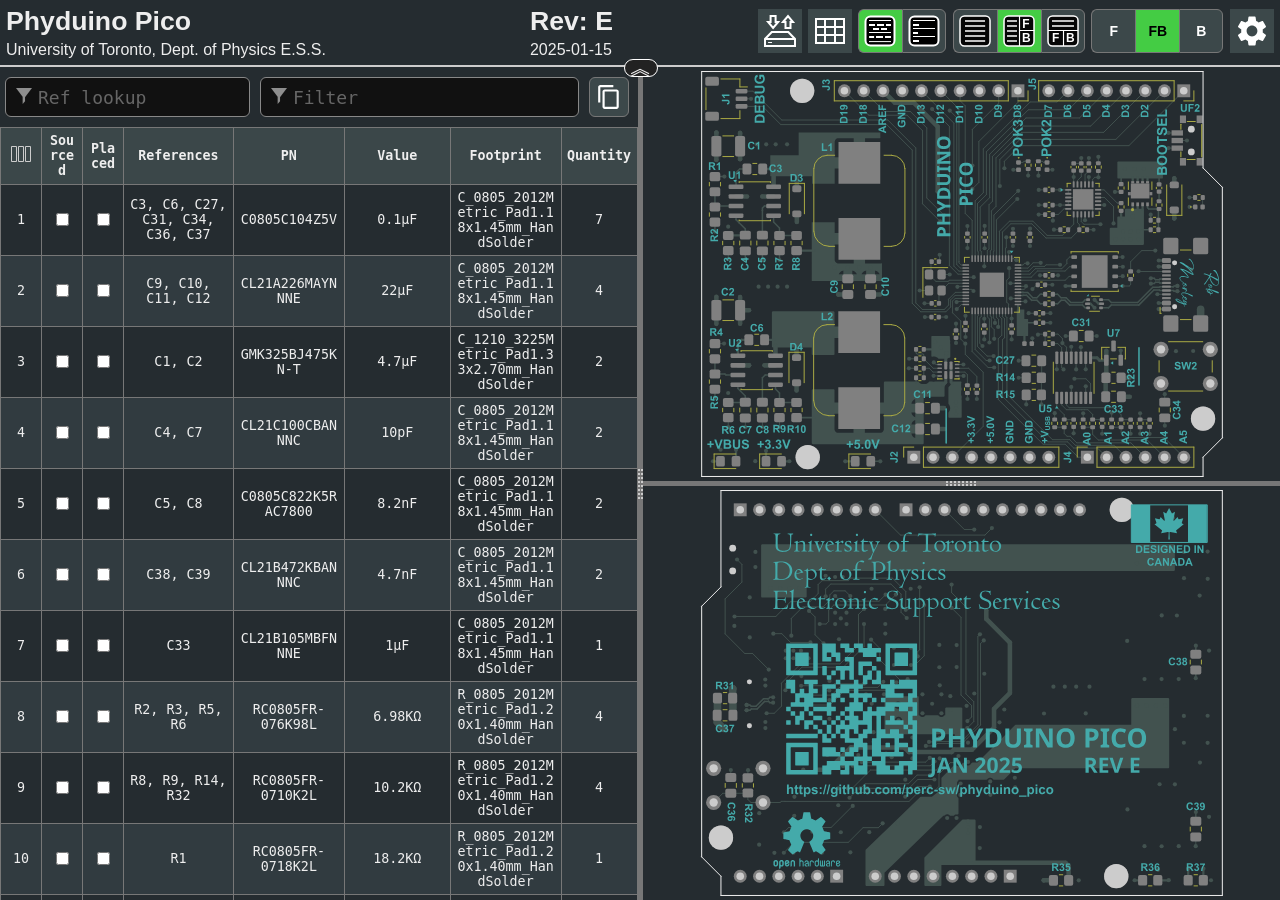
==== commit 1cb2dbdc: "Minor change to iBoM" ====
--- a/docs/bom/ibom.html
+++ b/docs/bom/ibom.html
@@ -972,7 +972,7 @@
 ///////////////////////////////////////////////
 
 ///////////////////////////////////////////////
-var pcbdata = JSON.parse(LZString.decompressFromBase64("[base64]/py8gvox0snymar5mqWDPb9E7tDehgcd5efXvz9/[base64]/[base64]/[base64]/BvcsKGrW9JIi+bYokMHhy/QCkZkXCN07U9JHK3hktJk0kqawnSKezMQfRm8AlvVK7o/VniY4ObiyMq66A7dQn1C9bULgqRHwocWYLQkXydPBngKYhtDpF9dmJWldIPXIqpFbCgFzmxzJDixjq0qqd6uxSRaz8as+ECT8gobVaAKdyCd3GqhGX+QcpBo3hKHWtQkL5wtqyXLtGKCp6b0dkWhxMwG8qa6nq0/NLC3K1a9MDmgQbCRHSJZSgXKzund3KkynyrvxmN9zCkVrLOh24ZcOuoz8k6HGgK0fea9ONvupBWhcjg68tJAN/wOH+02kcY/NC+orch3m8sxuj5RlFNDqnw76tidbpfSP+JCVJFllO4q+b8M7vHmRckOvuZR9pyl5lZdkcqDt3MeIOzEAJpyJo3Z+WlGTtWXu5TKmtYol3mpIRic8whbmokDCq6ULqG0TvvIGtYyyFwOhIRup0qb/hISDF4pdmx6WYhVE+R5Ng3Vgl2Z+NFpyy1OvtDW/d/iSSHnlAS3Nk5ISIqdJCjCs43gqr7dmT0VrVj1uIdcQN/xrhUY+J659myUHZguash50oc2nnWBW/[base64]/[base64]/AhYxQS2bpDkVMYCzMFYGzoS3J3TBiqTnPkkg2pNXqTkg0kBWhcR5c4tp4HZZRfqmXCI+TwFa5Z3U425UOzufB0ro3/PhG1syKpqPsqC4mDZAUVgAtOX5tYF5gItL06Gn5jUfj/kOvp/wKmYxckWAWeLy6cCKnDFlXB31txFmqqKEgmRTnxDFOVQzAMAXfHasDTi6wsR5WEHF4qHYIf1e8ZD0dKDMpmUyPmQ5Y0i23MbaCiq8OxVit/O+4L0NIYrOK6jzqeiYZ/K3Zpr4LTxHnEfF5XDKAzK421HcHaWVMh3LeLcIncM0FQQyv1BL1UWjExRueHqCFkZoOmRu4r7K3jjhp7cLl+GGyGgCjTVbKCOP7qPID0nCzOI2Z3Rt0mjxIW6kR5iT1ROhFHkwojQ4zP6iZLLTg1Es4FlkOupkp5KyVizhVeJGmPabG/[base64]/ZwDh7WGkDPlZB4L54CwbKRDbaTQ1/ow/[base64]/D5u718R45cgxF/XwETeSKt9vO3xxafjZxU4MWVv9LYprEH0iEOhkx+R2E53xvhYe9KnPCxK0S/m/LFb6OdfnfMfnzn0oyf4eIOH+i/Pk/0gQ3LO30yPvjcB/chvxeXvDZH9WgP6P+IuElwzjT1/gLNXo+CyAstgLLH7A2AdK/vELjFTDOBAcbIJKXMAfWDcvQBAaJFTCgbATFFpBgbwDwKeK2AzNXp7oeK8JgZWMrlXj/thkbuAYQTjHSt/iBLeIuAQTwPOFuDgWRNuGARAZJJhC+Nvj/vWE+MNIIRIVOKwSap9JwfWNxDAe+CjPWowQkC3D3rAXZLKuof8MmofrAQFo3AodOKFKQVxtrK2KYTHLwbXvWJIYQYEJ5lodfpNAoaggLi3vfkeHFAgU4U1HpqPvfo3MvgoY0ufsFMSknFIa9mer3uzAWI4cyBVHWFFL3qNHXoIbjq/iEfwZwS5HfCvqEPvE+I4pge3qbt4SUZWHJoIegpmMET5sRpwelKAcUWlJJBbuoftFuKQcFuzOlP4f4PZCtJEa9KZBAcSq2OMZ3O7AoSOOmtUU1HgZRFMYJL4k0bmoxN+FMaTg1lXlNqwpQU4emAvP0S/[base64]/tIiyDGR7F2KwQZI3KaYQTuEONqcudDJFqWUhljGeZpiJA+f4FQiyd+X/[base64]/[base64]/oLSOHFCSYZRHLCi8ZSbLOZaJLlfSeeE9cOjMXceRL/[base64]/HaDBrTbDArQfmUxLg1bU1OWPEWIZ+LBlbTYuncubKQvi1UhLQ42IpRxRgdQC5NOhcbqedFff2rtWJmHWsdQIjhAnlZwEhCo6LSSncZo9DdQJNLLFY/o+Y7POzAxco+AasO/T2H7kUG0mXp0t4KmGlKEEKnXmnpvj3moOlP3hvmWoiUE1Ex/p3kPjPqPmoF2MflaMkyPi3mk5JBPjE93qkyuTxFfuE0UzeCU5/mfkU+k/k/vtUzkwPBk53vOKHK/pE5dh3mnq08+EUwk106fudIfuHCE//oM4/OximEE4JI+FteoXvP+Huo015kTWiT9HvEU8bOzGFmiYyARZs0OEhgUV5tOJs98kOZgTRTQUE6dW0QUYuE9BE8E/yckUdeLUE8rBoK8+RAYps/Lp9YQVwoWLteHKeD7AobLDGps6fDaVMaEYaVXlEnMcMYEAlbPmoEMgBMeYxB+M9Ms/OGlDuXyoFoi0ZU6ti5/Dw0E+IY/KYZtu00HcxKGXC9Agy+rochC3+Oi/PPtkqR/LcukVxAvBFDuTingUUzselq0WcQfNvhNJQn+RPuRNy8dPnMc+g4KyMXWjuTZhXY0y8HpNJRAeRXvPEQCHWIany62NvKPuay7KiRmaYsjaS5/MIzGU66QWoK6wI0wVuROqS4YsgQUe5bYnK61ZRTubmghEU/VX4a0eeDFjGzjoRjcf8sM++K/DEnobulmY09OLi9SXFEgfEWk8K0tM6QyVKo06dgWEmfiKHBKyZFNGGU/[base64]/I0Y0+7HzLrXpBXBe5hAlejR+PvN+/zq3YNXPXqmG/BqDa5SOMREU1AYMeZU2WtEe8QuVQ7fcnDmG8zGeBrf+PRn86tBrWvne+HArRqYZYJIYpO7FJwMtVs57n0wSvAnI9vB5VxH/uTapWmvrtW7B7I6pdYhFwGx+L6nIwuAvPR2XcQRrU8j9UE1e7RelzLbh2G0iN2wA0IzTrayaHvHUdpctoBdvua5ujsw7ZBPvGa8FFdNXUeaTlN3rlo3Fa572+Sm8Yd43G56SzeN8rNYhDnEU8K/bIdfib231C49taFH7Y088lVJzYXkp2LPZgF18+1fq4EOYUD+s0UyGU9EDwRlD9mBFAFwuFdgu2LA665XgcAwu6OIHZhOpQy79OxIdU9MTJs8RU1HZWUc6zc2kRQxbB3Xh3vOe+jW2POzc13TROjeMu8+HNuB5OjYVABFD1AQA4YvVVD/bLeKnSOIeBK2Dxu2DaPOonm6eHU4r7mgy9dAvLNdOP7B14ENwujXECD2Gw94Rc9f+KVyuWowA0OLWJ9yN/ARV+qQz4t8FHqWd671Xua1+GoYNYaumHtxVOCxVYggdHt/vAN2DSVGz4cARQIzpyqfR5sDl2pzjk8zzhkoXTeCKzG7i8B2JZsKoNV2GwZIrS1cfYKnL6ta/aJIpFR8FLsao9uPnHtwBYHcylTWEO7wd1pCUe3pO9pGY+4xY3p23x7333Y6u93/tzY/itNZ643+Y4hCKc0uECXu0uXl0lXhPWolO1aA7Dl6PtQIXm2Af7T6/if1Q9SZdcTK/kFXac53ieeHf6PkFa2JSaSZcqcy3q5Y+LjqSVigWI3+gIJ5MkQtZNRD8rldBE6W6Y9oUeFNfeGlzTzzZLOIAxQr+xQHdYHeO/fwCSjEQAF5aC3XAURwijgQ088MWougMkh74wmyPKotvlcruJhoYTcUrnV/[base64]/O/g8psRyIlsTvLWHm75DF05bFAfjlCj5CxU8Q0pDS10Er0NinBCLFGTaHKo8yQJRiE4OwSWc6K+8fsqoxBgU95mY0DTi3lUarRVoOrH6P6z77PhnEfJCUophWFMsZ25hf8LPkMZLgEsnQp3roPxKeYrQ/aWLp4MFRwcWmwcLjn30KIK4Wm7sEoVOmagH8/8r1awSnlejKDKhZVTwdzyTiED3Eng/5JoPyA5dsEngtKItByG6IGhswprOpUCHAUrKoQ5wTjm/BhM/8ugj2KEg3wy9iBffJuP6g3z51GuffEUo/QpFDIUChffiDD0Xynh86Cg4emiMKJLNGBv4asuQIbz01VoIA5rhHA3zH0hRHAiQj1QRGP5dqIg0KDpE7ycBkCPeIKpHDUKgi92fAqcJWCvxEJVoqomgOZ0kAH9DmmwkQWVRBHchfC9/DNttmUFtd4i0g1np0IRitgFBe/JBuoVxxaR+YAnaAceS6L6xGhE/QFtvXUyYiW4vfR8vhFkCz4J6BUOhiaAnzLDMhE/MSiKUAQhje+qlQlj/[base64]/v4CQLfjDWR/[base64]/PxhXlTBaCbOXolARf2LBhN36f6EafwQvDjTBxfJF/vmIMBp5kOoOdQrf0Wlp5iEn/eZt/[base64]/kG9hYMNooyBRkg/kZskCTvSoRcxVIVoIcHh9XwABC1q4MMHuCaCABJ8gDJTxbI9p6gVYYEN1FNwxpwwYuBEK5mgQuO3TelO2kXyJCCZJE/yGiPSF6ynIU4oWbkMUzdM2utw2WfANHwXT0wUdc/lUJlnP48I/w+ofzKcgUYLhq2IMssG6Z8piZ3opzBtOtFmE+hKCWXgHLZTEx7ahBOspQntnmdJhxraYSigAK7gFhfJJYWTPDw4ys6eJDYaLKLhd0/[base64]/1jwvTHJijs9s5Rd+OLEbSpFRYvMTNLMWGUKxC5e2adgOi1jXSzMkGY2KcV+iUwWghUiYQ7F6Qux4CzokOLGQ8NB8dvQJYSyGKcKvMlBScR+noUEpQaC4/AfbI8jyI0pG4t+XWG3FpS9xzi/aWJyPEbUGkyS/1HpNASPS0U5KG8LeKESWKnImE58b9KsUO0PxAHXRTmJ/Gfj05Ri1yfpHcksz2UYEwqs5LXmOTBqT8d0enLejO8YJEy7eVMurqoSWF/wa+PvU0R4s5llAPCSJ23YsKkoEwq+qRPrn8lrIInKiTAsfg65qRuk51oPgHosSSGnRe2dvXB5KSeJb8j8QJKUlCTAFGgMSV8oklWyY4Mkr5XJLsUJ0C53E8yG/[base64]/xVN01AseyM0EDFUlVARalBioosQNh3pTIDtdDTxIFxQ2wavZrRAhYfpI1zQeRTlAVHtrVe/apyPHzGmWFGxXdTeI2o9W6dj55Yj0mAuTUqDjB5leYRlyXVhycaHHJiMepllcYGwJqQ9bRH7lLTYCWpaugsLrInrhGB0ABrLA+5jzcCiZXLmxzJk/4eC6PMZB5CA2zsZYgdctO7BPVJR6wfAGLvZDNW4Fuss1O+NJ3fUT50ZYXT8B7UfU1RTG1dBLK9hPX4Joc0tDLlvII2r1C8AXEnkDXLWbqRaeTKqEWqZgHqfKN7A+YJj4px1iMJid9Z/DsoxwNmV69QAlS0qAgjYKMn/P/w7wU0VikMsQkgPOqZVfp55c9oHRojpTZN6Ex8IjXfGgyNNRo3dP5MLAuNi5UDWeLrQSq3YT1oWBSOYpSyPSf8GME0Rx1ewhCCNyaNAoeocWuaQIhmZaut0KhwbKl/km9RevfVD9ZqkKf8DNNgLlJCVmS9mO9K4xxBmqGYndYDEbWwE9Oa5C3jLDI34D/JsHeuu+skHMj96uOJEdHNgJPxZuv4YwRBujTSi269mRLfni0i4zVlhRLrbBw6Ft025GInzecW/F4RqIEG2Dqdwr6+L52Ta2sI1Pom3YNpuBPitcREniZ4ZDWptJIW4nBx0t6gP7ANWPFbtWtPaBukpLLRKz8tkggxoUoAiBaUsIWeiVEO81NrEOt4B7QqOy5kajqFDZlIIjI2IV1Ju/PNWRqu6wsJ6a6GsnutAyyk6qdMCMcGvlzM8KqNEHDDWunAow6qB4JWdFlUBHwBeSaGadFkOZI4YatC4ucFn3hfMSdC8GnRhCTR46Gqca0ILPHHogRTWZO4dMRVF6HoiFjIdPGe0Lq0IUZHqzGOKsL45UmdCcdJlfSPm/[base64]/[base64]/UxIiUW3pgpWI/Z8pnXfXbs/[base64]/PeFOhxHh4vm3UmWRHWLJX5LeQhMaf6ZZ0BrWEKMk2oRkHzFkjkfpz01aFoVjT/[base64]/TCqp8Hcu/gYQDn555NC6YYmCWF9auTcntGTN10GROhTdBs37CzBkds5pRE6ZOPs7Al0G/yZM2MjG6klV0NRvM0QW6x8k/kBJkS0ti3DHkVSq/bs1Oi24FE20TF2KPIrfM3LDGTvYEhpdovBNruCFGZr9NymPc0SCcH6sxGYv/9FWxFKttHN3GiI+SODNsy2CSLJFY60DYi/L1Q75tZTANTOcCVjrOwMLCPPMlfDyHxmV+DrJgumD1NLTXKOPAoqyP3KRWjwRPMyxanhkY8ZuirQ5nFY9OKFlRBRafDcuyvo76iFTKc/+PIKtEBh85+K4CFoais1YMwhc5pl8XhEH2SF9CW2GpLncPjCYmvhCy0x6W09avJwsX3ZP2WTQbXc6XgKaMKXmYhvHog7HiMmXCKgLSCy5ffrbhAxV8OyyJd/iza/iZ9PS2pZUW6W+LiCXUa0QQ5u7VGo+lFsLnelzDKSDZa8BZb1VHlC26WJi1kKwsyY2GLl2tFnwDLKQUZdF1+DGVEEUXSkjgq8hXCPPHahrw5HiF42dPRhXTW/AJmmC4CWV2FS4lFGWHzwBmD+2CdZbjZJthmuZ8iNOfRDxsUbBpW4OM/TZWpem/[base64]/Oulws2jbTd2c47d9wY2QA9q7GymDTDxBF2BNkAk2GRALMugKA8m+tDHuk3IhtNuhIPYYJM36w9URe+zcd1NhgstK3s25UyWb2ms+tqW7mYbCFKHmCInW/RGs3lmLZCkBe0XBrOf55KKV+iCEQlvn3DbJ9w3bzYNvH2t7+t8+f2aAhr26KS4rxrbfiBtFRd6hfQXTYHtNZjyMDu+0PZ2l6Yib8QV+MTrWk8n+oEDzO6wbWnWsLuIcUWhbHcubVmZxD/[base64]/eCxWhIF+QljqzL0qx9D7BHS08imsxPnBkdHS/DC0ehBuE+5iVJ/HWhb22irzYNM60/vb2XHnUIm1vY/GllWRvJxp9pBkRg2u6+9nODThjJPQykiz7snyzKQMqX7LuzLpwUPL8QbHAac/YQXLC6Y6E2jqQ/s8soTHGnoGDxPs5vZcOuM/ODzRARjSlzR7bKOzfs+rJEPtCxsPliegxRfOaESSMMvqunv5kMk85VaIoK+c3sCk7ZPdnffvLlJOWKqL55A+9qAsI0KUbxpjc37+N+7wEWCMPd9P0RsQk0Ce8MCnvSRqXV+Oyfcnljs2XIzN22GRHXuc36EfCHe/zbDg14TbP95uOlK1tH3fYMUB+zfaWxpIJBct8PE/[base64]/OAcIVvLssr9whWxsoCv0kcbZ0jniHXNhWRYRZ0tgXnbNgA0QBvQi7TcegsZqLjs3e/BCw7w9CsVztxvFebURKp6cGlny3/ZXTmw2xuok4QuXvxYoN1KYmQMUx7uZ0Y1JwrICfh5wPqwxOqXyvKg61gSAWcZG4inmmO/Fy8GbvOoLerhsYr2FdfPQFfLK0aQ72hLkhWpXE+HFGLeA8Q8LsIt4zjvQp+UjtCs8e1JGrM3GsNvPAW8MDD4CAhLxt0G2MXmu8WFrvxlWwtaVg1Wg/lwkjmBMCNSaJgaBoZ6wkcvNCGLCdECd0eyMgh1p8liMQa/RAdHZJ8kXjnZfRFueXObIGSUMWQCKWOZCZTorpaKzwAkmrt6EbYnFz/E0TQfIIaXKQhwkM+8uFiZYB9Ty5NKlkVUrH9V+ggifx1QoU7/TW/CvJlYgY5DGMgbwpv6IlYs5qDtM4YhJRM5+z0Ya3YYiXmgXOVaj8YKf7UH3zRMBLMU8WioJ44sNRHtA7OStS93MbkN9BhRjQejJKzzuXlGkRL0Ay1qSJGMibRjsEcNXsVD2TDL4Y83GYSeBc1OcQw+60UA1q0fecr1on/b0QU1NOc+x8NpbqXX+X4dEOqX25R56tX6gev/6+zoduG5qj8M8yTEJT0Ta6y+6/yNsXcBy6k81TCCyaROPLF/JyPV6KsK8AlSw5n0CJjkZNL+3WJpanXGbXqJXct4Uu3w3sIbK0Tp0lurwl4mds+lHArg+VyRbQfZ9Vg6asOwuAnI5DiBR9n+b6s2NplQ7fr3RBLnu1jeJeV58QwTdm2okJtNh3xs9yeznHWgU/qbvSee+T+J/iCu9kX1StJWWncutL+t3ewLfohc+hXWroCJRbfuquP7EdKV/LdvuM/rS19kua9n6jC+VXFAptMff5+auVfQkNXyrd1eM/+SBrm2ymCJ9e59Yy7TgLxPohs/jyNsG1kL6Z96FV4jP43/g6mIO/bfTvjkrKT0RMD9Cf5eYXFdCh+wMDyRcrl7+aBaRr3yMHrNL7PbHkgBgzpgeePt9R/bfpVANAoVd98/A/bY4Pxn7TBa/JnjeeqPn7DJzZzfaYBP2WLO+l+VYFfziqBgOtG/1m1JCpukh6l2r8fjqvFAnU6E9bfvUaFPjS/xTrumME4Sn3zYgTM5NU0Z3pMRFbtd/p/oQW56MgQ4C+fivP89PHX/sOLczoyBSEr9PwNFS0Ev2Gb4uZz7SgVvZ//mrbvQFnmhNYnf7MhX/f37/66KEe3zJsexNcU/2SxagN/dJWUrCHNhJW8aN+j4onXOETFk66LSigIK3BNajCvWLSiHMsAdVbloIqOcx5khyDFAIBv4PRjYsgCGgaoo3WmcS2eMBl/4qER3l6RdEQalGj/Mj7iehEKUaG65jsmdsJZRoMLMkSwQ8GiKhbkhhmd69wnZGSiSOLtmd5qwXHGSgEs4qiIH2eoyJSS1oMZDIwsonyOrDNsGZJ+DFaQ6HWQDYYZHabfCjyJdjAcZ3pNaKB2HLyynsMjjWjCsxnjm4ZIZ/thyPQGAToy2BBHPjgKEmjMYHpSarGh46akGJ8iO6xRri5oqNaJAL/m6eNjSv+MmJaz6kxBJrhQi9rHyzGQ95PuhlIWHAkE/Uu/skF9WOosQKjIpqkGzZs8yM6iGCwuMXblcYgbMirO3bhATPk2EpOhTskKKew84XaOnigQmzrFgGOtQXsyIaYZN/wxBKIpQDDE28LQyAopyF0HvO7LoUHKcZ2MCSP0i7DWhdQ7cnfTyQvQTery4nBIei9ocKKOxrBPAaAGRYFmmsE82ZAYzriMtHC4iNcUaOux/[base64]/DECLIbuipKP4D5DbYsoS/D9o1UHWSLkWoebjSUvgFTA8ChkCyFzEtwsaGBEPDOaG4QVSuwCF86TL3rmhczCtDHaDsFqHPCboeEggur4BWC/[base64]/OmEYswMDNi1hVkJPqhhDJE2Hq6IGLBHp4a1NVBAkZzhBF/U/[base64]/[base64]/cPZiHoM4dhgMYtRPW4sh9vHWRWwnRsHa9Rx2mcgHIr2GrFyI+bFbCmqD6puF4aw/[base64]/[base64]/FOH+s4SeH6fKO4QuGfJP9H8o7hLVp8l1o24fOGKRnyRCIDRcKceEEpwMKkIXhAaJ8m0MSKn2GvQSSVgpPhX4a+HphD/[base64]/CPSbpScyZKkTp+KNGlGu4SXyo2cXiZRjnJyUNpDs4T5DGmVo4fsYhIEzrKMmZaWMTLFICeSe6EqIOKO7HdJJvsnA58zoac7TYhSG5gXch6SaH+JcofoQHxD6ZujHRBms/YtJ1Bki43w0iNlGtJduI5gTCe4ac62QEQg7ESIxSQFL1U38BeTvBuyQnEbIcIjjifJsVpgwgx/DHMkzcqRCDFICJ4bEmPyicZIj/[base64]/KQPChex0WfR9KlqZdQmxKRCxBzJXeu+kvw+cMWHIWtkMwh+kBKWKhCxjWY/TYpbcsJk6oNofQxDYc8KYg602KbQjNRH8HyLYp2CKOgCISKNXEDpQiAFjpZakKRkvwjON/DrwX4J8mq6x8gIg/[base64]/yaFkx2F2PShXS4SWXpXZqeZUJ2ZRXgdjZIAkf8mGo0nCoihY/6Z5m/w1WZ7EHpM4iBj+I5JnFmVZIOF9gMJdWbOK3h0sMTC8wHWSgg0wM6MNRpp7XChjIEqmRBYFkz8LKTZp2lP7DkpV4KjCcpmnq0zfwq2HJFopQmcfkmhFWc+aX5refnRKpMql9irkCmbGJ7KxiDTiwOiKSXDB57Hikz/[base64]/OvuBxjaFQyXIgyW+BTSzPxqVDiy/efBaQz7GboaFj0hvBZqjPsNGQ/xrU58CIXKeVyf0FWo+BaDq84boX/i6i+BYohiIARTiY2uMBS4wzQ4yZlrBF7sObLehfFGX6GF4yUkVsFyQDoXOC/[base64]/FuRcUVo8bBScjzYHEalSVC7wQoV7K5VIcUBw/aQYAKFMFH3CF8Z2YUXU+mRczaPMWJdtguFTkFBwkQjBchouJIkp0GvFn/[base64]/cHuJFsRri2VSA+dBIhYlahYrB2usDuGXGYNdDZSvFSZUuFm+hkKSW1FjmOKIkltKNabPw4pNrj4F7XMgZWISAsJaRFxfAziblyxWqoVIy5dRqdlXBM+AQF7fkyHb8sUECjPk5xT2wHE15fxF/o3oRJgkla9mfxXJ+GFYUAgVqKtK3F3bIgU/lu6HNkapJqYBU7yA0YVRYBJBQCDBhmRbVCdK8hbBUr0WMUwJoh4Fb4ppc3oYVCLZKJbBWeo/icebCMU5bBUnMF0CbQkYJLC5BkQvcAsVZOwEkhW7k0hGWGq8spBhUYIQybpJFKvBT+WFxVmBmLwaV0tRXwp5xdDIrE4FWojZF6hQSw5kElTZQgJtHCvAXc15TPhiM0lSqT+R15czBTa0lcOZaFg9tW5gwtHELji015T/TmC5BXIidQiBRA61s5KQ8G68HpRA73aMhXOnOENlQkBdu0lUmhsFEFKwhDJQuO4UIMbJORVfJocEFVGiiFiclPYnzrwU/[base64]/[base64]/kB5UTCEZS2DHQFNSBDTJNqWtT6VNYPgKqQ4nlNViEbtVgohYb5a7WO123g+rUV58jZDkwkhdbWqQBHJzZI1eBA5HnsqAZrWR1P4CnUbMAsFpXAUc+WpDCFlNYzrao7oXEh01t0f4gpS7hVzWosNMb+AUy4FaaWU4IPpsoklP5Wwzlsg0Usit1zWq/KyIMGOxWCoqWHBZ61YqZaFyhe/[base64]/[base64]/qIKqpnSbwUmYK9AsW8U4nlU2QsaxR6H9NE8eMnBhHpcPGipEybM0lEeResmLNWmBUUrNiBaWDxpdRRlA5h8hfNF95ZYbs1jFBzY/WflXgiSUHNlybWFCoVhfNHOIQtXWEelQcGo7qlLYVU0WoJyp2ENFKJUHAIa3JdFIDhkzTpqupuujjLuFeMUWyER8KfU2aYGMO0kOIrmFU1mEGKbuKVlvzZrLskn6JASI4DBY/Fb00LSSmTNk4OeFX8lKcS35It4err3hvBd5CMpbycymbNyYmym1hHKZIVbN3KQBF8pWhVs1JlQqYs0p1UEWKlLJ8hXM1Ct0qUy2IhzKm8noRPLcpyaNtKbhFMt0CHo19h9sIQ3Xh+qbREURDBRmD1spqQuL/[base64]/qJ8D9DCFfYCqiJxKouy3TckMWgg4IJJa+z1GmsFuaaVukcQ1Wwt7Bq3iUMBvbiMeHbfbyuxwrMq0okoBVwRc0yrXsZ1IwjS6QCteToVmGYArcO3pZM1JK3qwICdA3M2bBRmA9IXWSv5+dLuiFgrY57NvUZgH/Bw1XgagcZ15I1qCtgmw6/vZ2H6e6QWkudCOnVH/FfYJsqeIboo+058LtG/n1kabawm7lAcD+0okJZFkh7tj7aXKmJ7EL7EYtRnpV4XYNmqJ3ZIG9F1GZyg5VeAYwoRTLGx0mHdhhDkViL0qwtdUpfROIGKJPopNCdEE0FsVTeISnYxiItB2dOqGy4lRdUju3L4R5Ozg8OVTWVUl5gnZnyjN+PBsjQM29YbBQQvjZgzFt57OgxVwdKI+304IFNbk/hkzR7C/sB2ZeFVNMWBrH1IdTaM3rc59T/B2eozTLxK92Gn5mtNVCEuWIh6XUQSnUaCNnl09w+HLElOhmB80MxIMSnzo20TaEkolAlZElutWAVoV3JH6m62JJiBbRy8wqSbk2mVdSYU2OpuSZ72/gxnIqHYEbBVX41NtEfL28FZ3uMrVJ6SCQWGBg9R02mhwfYsyWhOETOqx9lHTeIyt/[base64]/WgT/hn5dy2QDIEU8XgRDfeMh19iA/IW194rYhHH9o0NK19JeGlgOpRvTYkRYDvLIRHqtDBUFSkRBqTq2QD1EQa3oK9EQ33Ku1qT5gWtx/XEbll7wNlBTl4mXSgihNApIUm0CcN6kJJBHNwMYQAaeyHbsYZbEnMwoaYpHhpBhaX3BRo7VoVKDWkdG3297XV7ZxphkQ30/0GaaZGptDfdIjC4R0Jm0CDzgjm3uRRbRYNQQQ2tYNORbA9agExbEPWlsDQUUdC1tjA0ywNtUUZVV00cIu9A7F8pUFQHgXbSOlvQWAxlG+AA7f4NFwAdSoMdlpzj7heJwtAv1qBqQ94jyFag/2UoMm/b4qYOMcdrAMFZ3v2j4OtGfiR79NUHpg2Z4SKoPNALtIeVyy9Q425AYXsNubH9VMI2hTx/qC70lEMxNR0BGYg19F052xB6W5VrrcnBfgcWYJAa2A6IXCXYGbmgOaeKXcnAKxbA7lgsJ/eCQXaUxWHPATYzNfQzOIdOYPBsF65hiR05TyLmazDDhHY7q5i8JAPdYxdevDm9jA0NjwNb7CbXrmE2OFlnwbA4qrfwt8G3JsDCGl1lCEb8GwP2igI7/[base64]/AQSDV4Cwj/psw5DFAZ2CZ1AL9FTOi5EYxkfUPyV3XSGqNINqrb2OqSEAkCO9vIbCSj4P6HEnvQvVitFJjuosKG8hCEGzxcAuWa226IiHOmPC15TVKF6c1EkmMf8aoZxHYYpBFwDkwvdRnVwu/3UmPz07TeqEmjs+C2NtJtEZnYNOXYz0nYty7u8wtj0ca2IRdLeFONDJgiCBij4lCnkWLjyJcbAUFUqd73xEaKLVB1F28EQgVj6KOs0FQVIskDHJayaeMoE54/30rkoXj3jnj1zS+GXYu1MWP3JkUf/39jw6EVTgphwg+Ma2zkA5HEUr8hWOZhALdux2kFY46gOtGcZJa5jMKbqGnYB1kmNAMyKTYIwG141gp4NtEQFCQpSY3h4kN6E22IVjasC/0u6tSM2M1QZSAanikh+PyUXqCLVATpEaKCsQcNV/AFiYTGCBXEn807F3y7jnLTK0asR43uOGl248uObjGAy7TxEK46KmBIOAhuNMsOA9xJ0J6RL4EKtq4elJs8+0pqm6hZhN5objlJBmU2pKOgZNZCdAyqQ+Fc46Uimt7vRZrMTAUpZ7BRjzKRpWTfUA6004bDBWN0wwkeyHNQ/6fhOJI3rRaH+RSY/[base64]/sdoMiJW015NZTnCJjoPq+E/lM+Zo0JhOKIDPe04CkmE5VNhdaVgdWuTexgTFuZqzkeM2YS5TqLCWzUw3nHRCOLtR9TPaeTETS4k+/h12EY/civ4c0+KjgegMxJMrYq0+eWMhfUtvzd83BGyFJN6RALVu9IkRk1TcvyvmNup6SVNx7KEyDa1B9LeKRWh9FTeH1TcizA2PoTmoVTMyYOodq2J99MwiZ/9nTfTMOIf/daGz4AIIcJ59fSSM0szrUwmITNbvBLN9svocuR8o8zTM2sECs0K319y5MHTrNqA7wwazOzT30oEsFQ2VHNes6TOGz5zWckszPaCP3XJv3t3wLkk/Y8lV8Fs0ypNhspfP0EzHkD8nJifyW7wZ5vYcaFHkvXD+UTwFaCOF4TXNYXhapzJssL61p/eqHn9vBOySotkBOi3V436rik4t+Kd+TvUZE1HMMUJpNW1f9rhDjA0pd4TmPoOUZBw0vhqfqwQ60Fca2IJ07DO4LQDhxbAPfkOswgPipQFH2VgRnc/LPdztktwjKz3TkM2ytys2tzYRHSUQNAURHJHNkDysxDC5lHNpjRtzEknQN0RSQotU2TFTawPfkrPBwNZOC0KwQzMDrfxFd8BlZMM+pog6wT+wEg1JEkMrBGRThTfqkpECcQswXOJD4swXMppi0tXgjxcbboPLkwJtlNZpt9PYymDVEOYPXzz5MWk2DR84uhdtebbvN/4Lg0HRuDu84VXBR1pCdBtzACL4PIN0UerMmIrbcEMiMGhBDMxDqUcrPdzk6YO1dzCQ+G1AEXNUWw8xskUyobcBJJJwY9dpvrOzs9UW/k28pM1rDwxLUdCL0zYsPKNypM097wriEWSojokHlELNR0oDYAZxW3fC7Bq5peawiv4Qs7FwNZx0OH5TcLsGp11DJLGouHoRocAh/jnM0bAkIYxPpMAgOXDcXzR5RT3j4VqI463U8sFTOhYVhsMFSCz1Q6nxGZHs1NwyOK4WiOAIrhMQhudPmOiS8E79KJJ4ZSKEfN94kCFBCji6DmNBZsxcVfAMUOPKb37W7wdXgNIZLgKi3MpC25R8d77WDwEMCHDsyg59dOUu90LiddkYkvBCrOwzPKqQt5M0S/ou96RS+SYbdIxLQiOUOOKZb1I7HlIu/zr8lgndxTMKQuNVVsSkQ4w7DBVK75JduWPfkZFCg19RdGSEtF288Z6i7UvFQP4nwR1NjMqE9NFDECah+LBU5cx0ZRSS5ts8q5cda4OcsYGiy9rhyF0ixiRFWhuYtAbcmDOjoCIMjACsQIC9fE2DipM0QiTZHcKXUszY00PUVeey1JPtwIrAnNqwE4fLH/qrBEs58J48JZLKE+2NrwEJjULwSFgikSwkAIVLLg5ERWcLJmNz5Jl3HvyprDXNzLa8J0tUL0yUlkGLQFKKFjR+dOVPIgeGmp0qLbS/LSm9DCIXg1zm2WNgZIV0UUte4c+WZzsMQjKDbI9kArfSCoUNlwvuVWc1fF6jDiQ/MYrLWKf4MhhLqjM42eeDpRsheYD1iz49zbjOtlDsLWNuZLtO6h1u6RIbA11s6KOCkEXZUuJWRQOv2Rdl7dX2jq4MxVXhdlTyFqkdqo2nnhAkPY8VDJovXHiCrUo03+A/TeINPXYta3Hex4gwC+cz2rQpY6k+cpnLvUlrRCvezlr20Ngvb4EbkmVsQta5GtsoDaxBYCQr+CZhd9sQu2uj4na6km0MFkC3gmY1zZkYywPXnnjLYk/[base64]/2BPOHk9VvexIoJ6+4gmT2IJRvKDCJEWuRYNEaxjwwj64/FbzrZVvQobk+Y5NhoBMD+sfWK6OTCH4V4D400wTKPTAbrCED6MzW01PEQxZsgzzARIRrlasbEVeTLDy0u62paVR0WueuJkAwm/mk6G69HWTZJ6L8pmbHOBVhyrKBF2X7crPUNE94qa6QhjRk9PKv5rlfFnCzRSm17OLRRGMtFFrfrhL0kxb8H6vJiGcI+j7R4m2FW1prcfYyxbCKI5iXR9mzNa3RVI92pFr2sG5SVdIVWZtoyzGUuierJRJcg0wyJougbrEiDHk+YESLtTzR//Ql1M4VWyKzCLP8OkZVbQjJisvwjzGluI4OCKcuuNda88zYkJ8ETHZbpPie1VoBTuevXktdbP4prs8ZdhYYzMROvoMW2RzH1bzghdT7DfMX1u/Kc3SLHQbbLjNztwsTBuu1IIkFXAg4RaxRHKxycCOw0yVq+gzzbWsX5vjKSPR+ns5u64hyBdZsbFtB2iy7vjITlizau7tq1eet2SYSxra1saW9Hm+NhyxlN5hAcbplBxN69x1hxXQ1tvoRG0zURlCP666TyjScWluwcNAlO3R5gGzG7Q7ecRFulUfs74sPKG6/AYo7lcVuhKctCrbhOwDcfRx+upcql0mhF7E2RMrPHkNOvsSGKPFQG564zg9LSoS5s90PzFPHR6gG6tim9C8VtsBQJDcI2rxw24tAbxN8FvEk7dBnvHC0BO3+aW42SEWsxUmSql1GwEW3uy3x+u/fE3rbqyNmvxaWwHBIoY2zpvnroMH/E3wACXLvFoE3Z5VFTPuwOAfLYjCDvSaoiuzGhY0G+ossLK4nZKxbZ9DMvqdMtLJv4WQ9e3gRbdqKQlTD5CT+suk8o7nxS7yq/[base64]//uVImfTgGSCIB+dwizapk8hEHkbc1UAbLeKcT+lXJegLDdNraWsFiDB/UA7QIAt5yxlQdE2tW02zdVASQjy4+SHNubTc4YHqef2vyQS64IcjrRoupCH4K5moGRRQEjnoO2P42ZDpMu1Gd7yMns2uvKd2+Gd7/Nq63dTIHs7Nv3FQ/kJ2NdeB/YlO1QNrhASFQaE0MWRYIAmjVJz5SDlAgCVJC+vXQb67JRyIn66eu2HqlPaPBR/61Sz1cDEz1Cgb7B4pFsTu5EtTsHajEEMzQqi8+YCT8EMhuGiHB+htcHYRyMQB1OG/[base64]/5FKZUjIE1cePebMS9FgMch854bV1mDwImTmh6B6JLPxyoRLYaCPrC2HyQ+Rkgx6/mMFLmYcTZEgHbckxkldElvSfmcbXYfu2i3ONahOw/GaeJ24VaE/X75zh48Vc7XyDMdo1ae/pC4VLVLpJ7ilXfWwzHOOq9NjImVMuJawWS16sMS4x1NoT5WRXiUcCpquZm6ZlmewcG87izcjTODtGjU6nYnLkd1oLeaUuE07ErujeZAqL5lOn/xDTAmmCApdWykj6BFklHLBzFlUIy4qER0J6Wclm2iQAh8Nm2kZ4mKcJWAVdI8HGKByMHodR8OilZY271CRnsVoF2/+p4oyuu7TWeMeKrUMSwhNTbPmpacIunMzLSnqiICMWod7PDXDZmZwUUcC0FZNmNQcTLxyEsDHWhweHCws/FBnhrm2cewOp7rkaHhOWtTpZs5PSdCmauGdnxEXvbFj3L0nD3gOVeQY9lqbVx1aivZwGe9kgHFdkI0SoXuLgeb5qEcAi/aIBz2gg5li2vVXH9dJDnAZ0OZAfOIn22vn+TpfbGY9DXUJAd9IthSTEZwxh/3q45/CSQQoEj5AkxrwJOROfPrinb6IeUK5rTmy5yE4YGkSLOQOBXnhmNVlm+aAtufYEyi/zkHn22XQ02U5tmMGIWLOYND0ndkKidwh7BPSe7oay/0HFIs58jUvtJiOBeTnm7UHQznI55tnTnO2W2cGG1Hdt7rjuhd5x0NNub0fZgYqD5shIhom8hThEeWkTjHW9Oqch5WAcWd+5UwwHkcCvhKPDe5LF/qfKSEeVOzsHbmDVvVB+k8+a3IhSMnmni3yAigvt6JOxJRnOeRGeFHYZ38vHFBYmRTXT06JAKVHco/g1lI9bqtxDY9eQOhd8P/aBjH5beR0cSYXeSQwEBVtAbzF1r8qDDsHQJDXuT5YqPmfan9iVPnKHbPrPnGIrGtJemMy+drAzHzsM41M8aZ9EJrLnuNru4CeuLxRFYhk84dT5b9YYg6azh7/Dgr9nDnwsn/R3BiUYE5yZKv5TiO/mcXu8d/n00Qau87EYuPUAUHn9bG10lQblGat4+l5TjaLaWYI50zWdq3BqKCxdfCjiEnBm2DurwB+JoEU5M62XYoFlsiAktfaMjyYkTaj3CMzKxUd4nq2uG2MngZ4F1oi5DSXAmJB4mjgj4H/[base64]/nuoVBdA6Nys0NJijDyjGMCe5J6OMCMfXWrhoLlSbE8ATqQE4jq2XVwwpglSu5KxyZog44TXmBPZRrjbee4JJzniu3VUEWwgxPd0Wp93G15UJBqQerLFE9uEqbq+IDOEiOu3JqSZDJIr/DWoJ0YXWqq9GwzcfGSxS2AreoItFyFDFwcGohEiXsNdzck81HbcjCWH10zAxjU2n9gnqOKOlnecEGo/cCoZaHwZB08GndEIVJmiJOHlh5Chq7k3OJfFzYF2nlWnLviNbqgYp27ri1IetwnIIJc2NE6d3brFMO4SNvReUWr/dk0AJUYO9paPS4cJenuof+2NIzdV10Aet2TQDNz3Xw4BAcyyJrdAfX4t0qQ9y4a4GGtlkY0ufH/Xc4KrwfGdkTZGNHz4GTIeuifsVAZrwj80BdDOa1BCPS2ICDcIQVB9HJyPaN3Qf0PNpSGWqP0cocCOMNa8Ep7QZNxhsEPZEAY9trISCw9i1NZTTdqPFj6pAM35j9eeqQY6/DJ5I2kIof6QOek0BdD86zqbqHLD4whL9ddeutqPf4FutoFHkH4/[base64]//kNd/Mcybaj7TmN3bMOLQ4PdcOKgmham42rXhBiPYm90QunkjQIDOIsz+Rnj1k5rLZzvFCcPi+nrtWIP6sXLYgPdxVgI1sjyuQ9IK2H3iB6j8VMoqxX+vWt/HYPO3jgvCnOGi7wxfIi9yIj0CfALQnNjFCIZckal1Th70tiBFsS5dAu/SpYPGgHY0BHWjmPbSchlAYYMVQ9CoSvY/Cfsfj36yJx2CCtFNAvhAyWawLEM4oYsYY5AgkEPXlk8PssGWiNQcKMmkx/UNW9LkpPqeeuW+Ld/GTI4Qu3ZAiBIFljhBThanQ4pUXyz/MLf3maO9JesW5mCPpIjz16xkICRd3H/Q+zyuTB0A8eVksP5KDyMrwgSEG8+yTF8ZmavE4FwZ05UdH5lNAY65vt3egyHM+6oUo4AjxGXrF0Pf5CzJS84Qbe93j2eTQPmwdFxxzJYXPrW6A0gEDnEU/fI+92uWVvBcC3HjwkHb692ozc/itl07b7cwsJ5dDa4lvJ7jCscv7b6ATgrZ9LXTVPQ7M8MRIyD3tDuPI3RDTVPZutdMr2DFUtIHP8jPcvbZRTx6T+FfzWxpqPA9JQ2XEAJ7c/F7I2ddSymkTG1xQNZLGvh5PZumOcgBRj39iCI0568NaPQdJ1RLR7+DNKpPQDL+94vtzzD1bZ3yHq/VkxKKdmG0LD4gjI5cvV/C+vQyPCHw5sXMa8c6bEqcsZwLL4v75sru0F4RPKaRA/QEfj8gRV5OlJnnWPXrSNnbeTr8FCLeu8NATofWyC4GG5AmuY8BUa8PbxxZnj2gTuLYxASzmP1MoUghI5tp49rQBxfiulUOHwszkiycDogJvGYG9ULDzKIHrhw/JBVgfU1701gMasiFHR0fzHKlgcL/71Oh64wHdDDRvy+BXEzRM6Oh89sRsOFiW8Fz74iJ7uL60pcQCWHosuM7n6guM44WNsjFyHn2np9vyL4+/ecFSEgZqfIajR2t5lCM5+XwLWBBLRvuov0FlXOeEY+FEf0caPy4Fz4C6eIB29G9ocSp8SX4uz+x37umEYVPSswx1/GaDEaTb/tbISNukxEznYDddtWqLDQ9ezQLe19E6ga29dVWOCF9cbwP1/GZCE3D5OpmXo31i3YHQj7eYEk6a30hI2QgnDfGPnMlGbtJCj7DaUYFaxmZTogzxhBC6PZr5H9PWliY/dPp35wf8HO5v2CpJV3wOY3f70AOt8vXnIcKOPsh/d/B8HN595c3kVnaQTzYqs9/zwxmautC3VVsPihPtxOE/xmb5FE/JaGFiiRxPZ621ZnYSt2mgDWbenestr7h/Gar0OT8Ix8WH1AU/xP01j1glPpt0xbT6wG88h9QfFvPS1PMQ1Bu0/KfE0/5Wpgv2gIH8dO08KWYCz7cE301udYB3fP1Jbv+Id6fCqWjYdI8TP/P1uwUbtR1dYSIid7xbc/JkKnfMbfFjmRdHcMBZ/q/dOrs+DHtP/wRHPYxwpYmhZz2JsE/JGL43SbpViRLaVrMIpteWGSC8+bH7igNKhDszIq+PyO5nbyrM9S6F73fMAdCOxkVVoZhHMN8PZHdWwCW+cQ3BAQVaO6wuyZLXfBeOCvEQfKAObNxRx4CBboSf0ogIJNZuBYekIfI7nxQuFp/cGvznvbD3fPARB1pW3v0IGpYbUBK8A0Isioi4SjXKWYukdSyY0MIO5s8i0s8nxMTEWuaQsNjE9GR6a/KHLMnDuQrSrymmBmsaiyl/2vCKzRwBrAga8p9gbvCaqxFoYht74SGRRD/0aKjHUEY8gXrasqXT3CL/wQchm/yxcs3yRBAqIdrwyd//3cY9Tu4tYZB7OG/8k/H//7uOXBP0CQ1bYH7BKESQRsU7KuoJiy44bDpfbNZwm/ZNgbbCdijWTNh9vHOIE/ToJjYGwpZWIkqpfLJCNhHcxUSQc6MUSFjEWJtgV1NuRI2M5ydsY0Z7CTAEvGVYJOIJTy/eUsy87AHBy5Gf4DwadgtYGSySWAqwUAonpPIE/6VILE7lvSijp/O4KeINzBf6d8TZXbRAD0KqyLoL4JZIBHB9KD0xKsFhK+6IXQm0N9jadEuCA/bzg4vZwi6AxQg0fdlByA8DiPoCUiAvE2iYhKjC/iHcxQQcujcnBxBI2HSga6b2Lu5e75z0Le6+Le5CYA/QhQcWk5yIba4v7bfge2dLB4PT/bq2E1L1fL2oXXEOyDia66RePYpRKMNB0PGWyziPr7MPICBooVcTsPEb6s2QqoxrXh5CQRAICPRKY4HJsC0oIGQLfaG75A8OLSPMg5ZAzWQbfQtYVApoE7fdWzRIR2ro3daDDATyTHfFhxv+M75C/D2xZGbI53fRoHTHW75WPGWzwSem4zoImwVKV76ZpJx7q2IXBTrb7456D2xp6bx64GQdb0QfaT0YQW4joVYHwwAFqQ/CNZbA5iR+QOH4h2TiR/QQp662LISo/a9a62c6Dq3Xgzq2TGB4/IhwJCYp7hQYn5t2aGAm3NqD9QKESxWKn5W3UEFYKErx1PB277AmTDmSXtIu3dWwuId26c/ILi62UYHE3YYG9A/b6B3D2ydA2dLFHDoE5USX5R3I2xqwaZ4PgOX662ZqALPRKBLPeEEwuVX5rPWkF7MTZ7a/TEHchA7AF3CbxQiKcRG/[base64]/KOrHAqcGqkCH5GHL5z6EKW43AmsFFsFBoPgB4FQQrUjYHF4E1go7zvA7H41giYqETIYr4/KcGjcIn5I/O5wkEYEGKPO5z96CEFVPHZwAAu26M/QxxAoREExDZI56IQnStPZaBc/HZxHg3n5NrbcH43TiF/2fDbDPPcER3ONJS/GZzsqWO40gnZyeuRX75g2nQTCVZ7p3RpxxITX6E5HO5sQh/[base64]/IAHLghTgHUQrJ38RJzzYEhjRwDQRfOROC33ETr7QnOCeg6Bob7faFsMObIJg1hL7QyjY+bJHKqOfOgirJZC7uSUw8jHTptOG9Q7EHzZDYT6F7GWuq3IXdA2OV5A2dLugXORMq+/Jzoo8dxz2IZ4by0LHgwwrDynZbEjgw6ThAkcLI4mcGFCoDmghQxBqaQgJxQxctA+OJIi0efXacAEdyKOJIytxFEg6Q3CQceBBCkMRiE1gHuL5dKrA0Q3ST/[base64]/ZYAYIvWDKCC1inRV8C3FcPyEIsHi4VUhH2MTJgfoC7j4ItUIhKPcxnoehG1CbmwjpEiAfVd/BhqNhE4mYsCcIs7BX4bSD2aEhFHJHrg0IphF8I0RF6cRMwUIlFD8I9XAyI8Gh8I3KoCIxoDYIucgEIAWCCFfSD4KBmznwVArGCC6iP2FBgXgLgqHCFWyZLUxFMED3YMgBcrbefREXSPdgzYEuQmI4sBLgfPBM4YxGsiSRGL+WLCT4PRFGudxEIoT+TyUNQJuIm6RjEK/AiiZpKMQSdRDkAAhcIaZyxIiZbXwAAj+wKKDJI9ChzMCgTWGJ2yxIubDaYHITIafDT5I+Hzs2GuoksfJHPoDeQN4YXAXcKpEHgRlxcWEiBVItQKYKeRBnEcJHc6HURUyafAoofJEgYQITief/[base64]/w9IHFErUCYQMwdxHvULIToo1FhuIqESwcRFErUc+DuIjKDXUdFHko6lEvwWTwCos7BWCJlHIcaMzYIsVFCogfb7GJ6RbOJJEHAzaj/4bBEZ5MvyLI+AxdMWlAqoA5Gclc+T+ItAok8LpHGQAujrAWlA4sdfyLI8kx+Yb5GBIZQzWo/jLoowG71WRZHb0ZxE3SZ9gootFA/MSEQtgO64mosZEyIqDiMovJSpNRMzRoBFhBIxnBI4TaQoIB1EnIbsCwYONFbodlHConEyJmKuJpowY4x2BVEyotNF8orlGCogtGcozBSCoZxDZok9y5oumQeQIVGx0Pvad4ctGT6dxEOcOES8yTEhBI9BLiCaOotI/[base64]/FEuY8ljHI3AKGQbjEUmRUQfSChooo90jhoAFG0oBGAZI90g6aODHSox+i+Y90ixkITHYI+xDvBbjEK0XxDoon/[base64]/LQWIQ1H58KRbbgEPqMnYTHkwtxHX6I9QCow5gNOTHFm+YaRqoqpD9I8xrkwAzFyyKZHsUeFASYjiTpSPHHzwZLIgiHoqlUXzEQUaULOo79TZYiCioCZ1EXUFnFn0AODOop+Rc4rBSnoK/B7iCGAi4uMQQcTaSJ0CHFsoFLCEI+AyNcbjHeg1ozLSb5D/dbjGR8HGTHIoa6fYxUghoTJhfIAjG06LWCCIqebLAbjGEsV7SNo1dSFYm5DPkEmQz4HlEDEIATs2UxDUoYzGiSPqAb4YWhXRB3Er2CWQ8IyLE+YA8BOyH+iLY8pwSCPeQewU3FubO/zLYGgha4ujZRIztqMo+/BnERhwlybCH24rjCiSO/yIcKmiY41k53ScgIPqTHEA8Z/yJwPpQk4jniP2EhiU4wEAUYKJHWoDtEQOTozCcCgTs/ZHGo3eWg5CejBD43UQeaMJjfHHvGaeb4h0iCzEq4nu7f2GgQdwgwAk4gjiGyXpC/QVqQk486BzY3pAokJvHsULMBfI2pFEcfFHsUJvBCYhvB+AunGtUPBQXohLSS4kDDVHOgQOcdvFMqHgRiiDiYs4uozcKWGRMoRlFcYe3YXoqUi6YstyTSG/HvUYHGEsCjF82eehe4jpL2IDfDqwUPEj6RUjzo4NDZY32FuYQQQgEYLFy4fQjzo5SRAEidGJGcQTmcfXHXqToifyeEbNouTSJkWglvI9vF1if0iD4AgKY4oBjJoTJgUYCNaY4qJjPYJJjiwWHE/wemC9mApAp8FnEWaDBDHI8ii149BwhQW1H7SBWjQYjGqosMzEVzIfEJweAy84y6h34+WiCoaHFZgfjEKEzqCqolQjskC/FcEQdQCo+Rg56fglcoOTHjIG+gs4qo5EolcS3uSXHLKY+Dmo5GA4oHlEIMG/K+E+tJtY+KpiwdnHt7etyV4rWBzYrrGXwX/E04WAQtYjFbgE52DLIhmz4IXTGlEOMSZY8lj9I4vQLMBHEyYKfJR4srA8hBVGR8LjHBYXuBXY6VFXuXTF5cN7HVDRJBBA8r442aiDNAcXoCojREoow4AMOdmxEI3bEAgSdaM2c/xKIs5HDEm5CjEsZASIs5F9ErolJMWhG9EzonzYW9G8IuYn5kfkjPyJ9EtI76BbE8RHCI+3EYsXfbs2IRH1I44mxwAYmyItxF7E27CKI4hFHEzYl3E3wk4IzREcYDolcGbWq+EoDD9I/zoF4OlHH0ZEodE70G5oxAKOCFFF2wc4jmEighThNxFUuCRACooDD/pY0Bv0CjHgo59D4ouR6JbbokpEs5HlvWXzqIiRAQknAIIaHEk6IOEkjVftCE48FQUkvSDT4cwnjYDtESbBxQGY75D2eY0AGecqjfI/DA0yDkmqEAEkhIGJEmNU7AUo7ghYZPEm6xD/jNCVnBYYgxKT/TaSb5TEnQYGlI2Y0bhTIlqJdVY5GPwZtHHHDNK6445QUkn4mpImor8MCkl9EKc6d4aTigyM0kZceVybIH9ESk//jnRRtFnEW5zGgExD84btFThFpF75NkiyCBNg6kpygO7LQS+aHlGoQE47cCElDiolN4sdI2TcyWkl2SK7EtmE7a0k3awvIs/G1vCUmbY0Jg34hxDEkyoTbYC9Fq0Q0mPMcpGgyb4TuknHSK0KfGroMMnlhNSqL4CgiuouyL2IcpGFSJJHwk0/FniWSoSk1ph8qCkS9wfFHeQcTxCye0Y9eYEl5XRlxpWWBwfEtlzoyLmSHMHlGgsb2CYKCpac2DokxYS5BiiEjBDkl3SlUQMzL4YnEZgNlxdku8gxI3SLw+T/A8QcclbNPbCf4N5jqk6/CQxRzH9BA4gok9Eg64hVzmmR0mldZQROYpUmfYYgL/o1Xh1kvSasI7nTKwCkmnYI7xXk5rgUkvlCkwnJGWefpEfpddxOyVsgzovGLGQUpgTCINTGgUIhPaYPFDEXzE+dTELcCKIp1kz5bayah6Mo9zoQzQaQ0IEin/kfEYukpKiPkuSJi4xYlE6Jin5GQIRvFPClJ5YsyBCN1yjafCnMXZQRfIOcTwU0YjVk3wL/QYkl/[base64]/LRohgY3xYlwBKlXSY0CWiEbEeIrc4uU6GT8o74n01OskdUrlFsosDEPgfsBJEicB2UzIyiQAvHZAm4JnIzIx0JMnEbeMWb24mtp3daHHWsLjiYQblE9NF4lIk3zEzGOMR0o/[base64]/IfFHjCG9gxqPMm800zqfyapZJI8SCrONGkDCMRi8011DD8Gsl78OmkkoAdGUokzKLUoOjuQDfDtkkGkbU4eTdkh1E1tRPwgKQcmvUsYiJ4yITJBZGkriNsDzo6cl+0/DBE6bgSLk16kRoBsmsCI8j/UlQja4bcl7GV6k3oF1zK+axCQ0yzi1PHJE84SGmIUT8mSkmdDh0qFDlCBJHnOOmlXcfvHh4V8mC0ypCFYf9Hfkz2lwozfGshbWmaeMrB3+Kskx09yBHUT/BvsYSzrU4Z5/kvZiMotn5L1HISXiWvGmCTajxIqEQYUuGk1dRhSPo4rCvU6Tjz0IinToQ+mOTJpHuwGOlOob6GRCGimH05FHM+RimH04GCZILQRMoM6klES2whKbimvU6RDI8C3GZ0SGlZCOmDHI/HCiU0wQVwcymEyemAG0m8qjqRmnyU16k/[base64]/9GuIs5Fjef5BRIzxn241SgYIchn9U0sFYPSvAshRLqpI9RHt4B+Iu6ZLJXE8Yl+xRqDdse4m4Vd6JKsA4kvpLsrkw40kzEw4nXRJJnlInYkChRA6A4NYm3ZOpnPExhEVMiqBNMT0mLE2YkbhTIwR/PJmVhJpl9YsYkPEgKIDMk6k9EhdJU0hzDQ46Bg+JPVSoeD6QueHZIHCF4z5UgKAZ7P0KGMAcDLyb4nIcejJtM/[base64]/[base64]/ko0UanLcIGxC/Ugzx2ZezD5s6DDPgZ7JiqWZEgot6DPZDK5dUErGDQYaLr/F0G+EhRgp5OMTjufrE3ofJkiSdqSBUjAwcs7nDvMsRnhU7pl2BO0jSMl0iGs4jC2ovREj2DZlEEb56ZYv6hRhcYT7YClEpwGgRXMqCC4Yk0piwHVkQWN8GXU/[base64]/6KDL/kfrTHI6LkgcvPbKCNlzEcYbk7EffyKZPAbDcl0hCMPWlIYOrlWfc2kx0SrncjNunzwcwgIZdTkR4+eC1k/LmkCMsl+udjmAID8rwKaGQHcqG6lMSqBo5CTQZUFOl2Jc5KZ8JjGGCF6jbpM2hRkabnUc37IhckHl7sv/J+uavGjEZ2mM5SOg1I0SxUkbDKVCXDFb4/hjrZTJT+wYPG+iZ5If8bJEn+VfTDcvRJSsw7BAkNdJGWRzECvAzmJEXQgJIu9HDcvZR2uVvH44fLnbCQIT/kjsrfSN6CPs85KXUC1guMworrBazEKuYJnyFDlH0wXxmq8QopRbeVGi87xEnFBbLUKQel0lLkoxMvNDBJNokkuUIbVco0DIVRYiR2RcxAMYaBogDEg0/N3yw0RWim8rqxCQH/pcIE3kOLCYRWeY8x+uRxBogIEGagqMw/0SiBogPlCdGRnwk8eBF68oOg60Gvw+tRe7B8psxhaW3yvQOYiogAEApSF6m2+IfBDIePnDoYEbJ8wJBp89bgK0XXxZ8o0BpMMhpNgGtq2Qb8AdEpNC4IvPzIwUvlp8y+m5ecYSA0WvmUUevkp4RvkF8hyY/nICC66aY4m8w4D8kf3zd80yxogMeKT6APzwoRURogVYi7uCei3IVIST8t4Gh+M2j+QVEB988EHS+UYQzYDolskTvkW+EYhCocCCT86GD5gjHiIIGcBogJAhM8dflxAB3ka2EVS2+A1g+M4PnFVaPzbCNPkURSra2+emj/0yPkKzGnwMpMoRv8+ugUONUTWwQAUBYImyFUd7pv83HG2+FGIKwNEBQoVWm78iNDYsyPnTsBGG2SUSRJwNED1ROhAJiCpZp8ofBg3ZAWz8m/lT8vRBwpfnjB88gXF8msBCIMvnDE/DAAcAPw58tQg4C/nDaefMw2IM/kAgQsCgIOhDr0j7Fv8wmqR2Nn5xIbAUJ8+aoCCxfzC0G/mZWdaDCsw1ByCsFhgxAPySOExxP85mxuOZvjBItPmBEIdi0Ck9x6C8lZO2NQWlcm/nJMVQUN8s/bB8uvnSCvZBzOYfnN8+wV6cW4ST8yJ60Cw4SkKJ/nXUd2ydAX3TeUBAXEIG1wB+GNxICN/knoBsEzGTKg+8oWYm5aQWmteAWKLb7C0C9wSTCd3mjgfyJmC4jBu8hxZiMPpRqCj4ixC++zcJLvljIPTh/ABxZnOFaIB+fbG6Ed3ls9BQXMWOtAMC+OhlYfqC7iXTBp8lIxU0MfmpNVoV7IKVZlC+tgwU4PlIlT3kLqNsa+8+5yG8kiRQ0NPkuwQ9678/riokd3nZcWYXzPKWju8kWq2+JrH1C2Cqq8d4JE+WCBUs4PnWGUxiM+H2DAnM4XBwIUQqggvR1I1EAFE46i78jt7lCA3G+ovAUUjEghPCoFCZydfmBqX4UPsYjCO+fiB/oLXHwoFKFWAgJSogLjCJEv/m6IHuSV4pfBh85hId4OvGog2YXTkq7Qk4nsQzQ1SjiYG0icEgUh9uSrg2yWEU9bTYiZ8nHQm89BymqWEZE+RERdUTHG24T1AB897pl8+IDKQDchu+A9BsCwuppoBXwjEbeAH8ymoSIKRwUDOdxp8msbSeAGjWINYBogYxy9CiejyQBUUC1GgR/8s8AjpaUWjETXz0fT5SKiqnK0CxSH8oRUVisFWBzM/wHB81eiRDMoWUYUUxGgMUVl0UQWY3FD6Y4p7ASkVIU6MTkXMWHGRE2GYxiwH3mD2V4QUC/8jeCR0Vcw1HBlCw4RTXTHHEiIUEzUo2A+i3fB5uGamKCbAWA1UODSC6dAJLCMXO1UwURTIdg+i/MXSCizRQ4iMV9Idsp2ipykKi2ypZnQwW4PIMUw7Z2FlCoUawYFkVII6QVlYfEgUins7/dFgVFGWsWf02LrDC/J4+ipqJCgxkT2iikX5watC7C9ZEzikyRDeQqgmSWkWf0g1iXCrcztgFkWZyCbwUDXay9iz16284jwueCkXq00wX3snuAUiyB7H2dcwJxa8VHwGoXrmOT7Ei8bSO+Ygz7GZvEQIeqD3skdgUi1dA8CaXw/mP4BiES0SXC8DJNiwBlHC56iRUCkVHyYAUZsfDBu8p9StwMPm3EMQQRinCqyiytDCnTCXdqCbw8lK1AUiwqCFEY0UVLUUVsoe+atiinAZijiTV2YVnVkECX54DBClipj4USs7CjlasX2Kf8UI8ovyaeGhD/[base64]/WkIipmDlUGDFpaCKUc6B2nZShJzIlInzYit3lcAaTb++AkV7OI0C9qWOASim6bErNqVidSjK780dhEi4DCgEKEWhBWhS/CmKgb2GPkci34WWUF2Cgi4pYzSwHJCisFYuS8O5gMcCVSinqUq+ZpJE+PYTli7jE04DYWqi34XmWLjhE+LUU7MA6UbEPiWqveAUbqXhRlCk0Um8j1QXUUfmWirNgHS/MAIw/wRRCMvnh3PJplCvkWb8lzHnsJoU0eO6Vhi+NCeChGARCNLHh+HryhC0aA+8sTB7maTw1tL8G/Cgth+C+JpJi34XzUC4FpizyXtS01jZi+5BSS9qVuiQwWJ/P6V30SmV2irZEmSjOTBdLiWqtbjGHkAtwNihHiYyy+Abw4VnVszGV7iAsU+YTdDPSzn5C4MiXJUcaUkYN6UbUXug0yuRnu2KcVWJHqVFsdyCM+DPKDSn8gNURnx0kosoqy7Rph83uA8hNLES0v/kB0GmWDEZea78h9CninqUK1ZOLl+VuEu4NmXR1Y8XKscgk9S84hKNC3kviimVlEd8VLabAWNSnth5uX8WrClsZQEVQWLmIYh/AFsbdsM6XxSm2DZSqBAMDXfnhOU0XJAOuGh+QprCwGDEwGW5zBSjYihS4sahIHaWMiXCVLY66gCOQiVgEJbHhCUMXTYLoJ5ykhnUSxsLJyy4m0CjJrNsGDEBKViU4c6qWTQNGVTobiVGgFsbbYEIVC0gSWjyr5KzQF0XUYUKV+yh2UB+SSWMy7/hLymakIoA/mNS+zjBefwWvyH3ktjaOmeC/aIHymYmvQTwUmgreUa2XrGpCn5mJS9rYeIcyXl0aKUfwYvh8Sn4jIE6eUtwdCyPS6ZbZS3ayeeYYV1fIOUXc1s7LCnHBDkMKVtyfQqG+KJluC7SaVQQwXjYUMhBIySr+i1vk2C/JFnIXeXV8xwXYI7BUuCmvlGgU2zZXJBVt89xF4eAuXWClBWGCRcah+Q/aogWhXanIKUiCVQiMKolQRwHWXYoFuLZyOXKTimTD0wPuDZyINnLSlBA0ZbOSSM5aU/MUNrZyEHC4VInz3kQ5moFHOCZod8XQMWgrTgsrE+yupC+sdwQQCxyLNeHArdsBvwY8OqzqFFuBJ862VCEQtAoHPng/iylE/EdQo9xOYiXCj/[base64]/[base64]/UYSW5dWKHkFNLRPaLJW+KGRV6Y8lZZKrabqFGDKs+UWD3/VAol05qVmmS0J1JbXh/8pFmuVaOH6KhDjGOXSo/EexWPVEyKVJNP738tKyhFOpIMkR3wLXIyocSYJGO+dgib7UoZWfAPmp/EtWYMHqa7866WmpUvrDA+rj2wDRWWo2qWVcG4S0qtfB/80STkq9JWHkLcGVcF1k8qgqBPiyqVtQMVU9wPzyCDDLiuVaai1cmPlpoGxVy4GYhfCoTnCccZX0Yb4QKKyVxZeHpWTwQ2WJCM/nDAL9jLge4Uc6Y6riUH2z7KohWQ1EgjYyhwX4HSzwkUO0XIK96Bvq3oXUKk5LVkfoLuS7cJWAmCiAazCG3YX6Dqy8jo21EdgSqiehQa56qvnY8Uc4FGqaeEDX38jfnYtGbh1K/qX58jSa5oXLS22OBXtJTbBoQqvkDCIiW8hKqBCy8jWttYfA+Q62UYa2x6jQP/nIatBCMvY8UMKkroKiFoCa8ssGV4DokmIVrmZpJngHIk15rUdpJ/fYgTl8rOkSa+zgOoriDToDgYP8lHQdEpsxdrENTNK2KnuCGyh8QCFm+Y44meGN1qnofyIdE4kSwZVRjFBWKkzMCuCOpZWC/EjnQGaXUKzSpcmkjYcKuRezVicPaqnIfpGKLbOBNVTqCDENxG+a0R4YlXaw8o3gWlyFxKhayxVr4iLURoE5IRLHhgdE0CAxGK5KJa/TV4CUgJMpAcBTIriB4EA4pwpbgqxU4Qis0r0rTk4rW+rQiCMY3LXXHYiCEQe6kZajij2cQiAjwRlG5MAejJ1b/i7E/[base64]/qzYtV4i/[base64]/BNwSfXkwxELFat5CuhE15yw4rU04EBI4QNBX2agqBlISfXfHO2oH65KAEdL1h3VSFFpMNly7RZ16roRrWykfwpesEQEbE5oqeg515OYezWlyTogf6kWW7kgFRkRbN7JZNfUJsVPWHYivF/65fCDgA54FINXVYLDfUusvCmB682CT68g1j6pYQJ6ouAgEJXV7GLBJ7QH2QnakBCXUSfWRQjtFk6xRB9wbN5d6FpELau1w4G6NDFciXVuK6OJesRCxRoxgWdcj/VE6KZG8C6RA0ZZ/X3ONvW05KzAFvQvxt6nsRcGiDBg634TPtZvUJaJJH3a3vUt6gDr862vWT6wb7+sX3k2G5vUL/OKwOGn4jHgHCB7MHfFvzS1kf6otII6ybkWwD/WzJJQ3/iG+hz64yC/1bHXsQEpZdga/B3QAnWpEUCLmscUjbIq7We7dgA+8JlgnawuIXQQPVtEfbXaQOLkZG4yHnsAnWWJB3KB6vTYE6sHJGhO1i+KfbXrccobmsHcnU6/[base64]/U/0fhAHC25B66k2Fh68hTUSVTUVMOpY/lIaC/IyJjCMW42YGgA2xjdrQRQWmWt+A/UiOY8CU1HyB2UriAUcEk2yyt9jFa/vRuRSmoRmezV+ECTnsALkWZ2BZG5MPxXBALkXaQG1wdEsohNhLkWLEUPHOvQ7zcmmkjpixvWiPIU2Sm6w1N6z8BBCXSQZa8lDv0cU2OoGXixUxZgunBU13wU0kH6s9ihtDJbcEU/W6SVCIKE7ARaa5M6DgOkX2ULTUrSa02bIHORWaiNhWYQex+EFzXOTL2HBihUhWakCJgwLkXsQZYmLsDWmsmmsCCoAbXvUbODimuXLJoIqkxUDiI/lCBF56r+DepWCqtLGrV2EtmJVC3Gm+mzUnFGy+6iUpuJk0sPWvdG8mt8zwL4mhDT4Q1TXnsOuIJ8zZQ74m97EnMPW1zDk1hi1+74mx2JMmvfiyQCLUHoxfXI8LGKXGlmg8a94kFvGgzBAcZyWTR4k30a5pTmgjEx6oMyTm/2IJsLTX5C5c0NcEzWRMOhLPlJTFDQXckrEDhDLmh5Z4UjFiJkAjpiYU1gLm69Xv6dgDukeDBlm1zAIlD1StMK1EpcZZRgwYLBiKtrXtOLAKfm5TgyXIqklQEvJGODV5Wa3r6Dge/[base64]/mvDT2xYAnxpXckWwCPkRW77RzKoi3rwWy3+oajTJauiJWYFsjlwZYk/MIhDLm+nBWytfEYm0qjLm3wiNUm975sUG3IkVdC4Wgdx1W7BBYYsrh2uNG3CEcwiamk1wVWoH6gnLY2OaSC1k2/ci8a+JmBMbGrT6aqXrVK8TxQVaSxIrAIGCq463vDdjs29/GiHc2DFwbKWjc25xjBQ+FC26gjROJa70CX4XGm045dePk4y29EjyrUoZLaRmXOQaXn3nLnIH8+NQNcK86wcBgh+Y3eK4HYNDIObjGo0ZvZ4kXui/C821f7NJI0yz9hOtEgTIye22h/diQXURwVRYuSKuXZop/AT221odg4+2622siC21uEXDI9Sm230nBDn+S/8j4kXo4F3NLjcY7ZiHzDgTAPK3kaYvBpdXbmF4y/c3LiYIXmyNmWaEdiTbsW4h4y1bAeHNaBj6NmXEFW0T60TWWusEyaVcGgl4ylrkOXDgo0y4Ris8/U4QYbW2/gdWCxnVzDIywdIGbHkSUYRPyJ2/rTe2m9TjS8yDTiX4SYKv20IsCmjO2maVDERe0R0UnA0yhaCTSgsTZQCGVkzEo44HPGVswOLIU0LKH2SxYLjYdARFpK+UueTJUcCHFChxaeVZnTsYm0EdLwIXm0C9cY55DJm12mZcR35SBUDjSjCjmqZinOB9ihS7mwkoSA48Ed4UN4Y6YTnPZA/[base64]/rOwK+U/MF4W4CPmTwCuIlUbbTJO485EIoIdQU0Cd7ZS2iqrHVnGxilJmGicH5uCyoEcFPgRsSEBUwGBvUcCHuK5ijh1JTdg4RnBx17U6K6aeUJD3yr5gmFfU7MLep20KGs4UVGL7TyukkuMcY6/iWOVGiT57jHZJUvy2OCeTNs7JQ++WAwxa7ZaN7n/ylW56HOdLKysKVfMC05dePWVQKhLCsOwdRCO+Jpf6+Z3FmY2WQhH2C4HGXwOO8mGM4Ig4NIY+SlIgGbPHDQSnyvczocK47qmbpU9FNlmAnVcANSytDlOp51skT8V5KW+C220Ih/ipB0NKqjZOEMa1/AT5Aekang3uVvbsKkLAhYSA6QWE3mJo4ZVXncx1MOgJ0YndSgYSplGNuDKZe9JuAKiumRpUZw6N4RpUc6GAIeHOchNy7tD44Gu3v0TJBMo9HA12yrCQuieKBA/U5roFyVQu5YzsHJrXsuyhBZOCp2JIdhW7CNp3g7YuVfOwBU8iEp1SSn1HfO2V1afRZUn9GE0PiRaAqSwmQyG6gQGIdB3vAH4hqCSG3bqwwRKINCR5MPfAvowvCBO/KC2ddhXrMnkRpWT+XuI+Fgn2y/[base64]/Ois2v2hOAVujRHbM70LoMH+YEeMZa7DDXGAna86hVBwhson52F/Par9UY51r+BYorwfNhEHRIggJd35roSA4kJPhIRUaiK22lHCGnOwrB0PCZneXcXnFAjD9W+866UBYoTwMTgHnZ9Atxf0zXMMbwfoO90MjCc6M6NoZXJc7hqQA875gJqoTsYQzbneZ5DJExKjQA86xkXaKaAiQQcnOklkRKwGhIBq6fYOuI/9UrmLHBLLjJYXn9nGix7VNlybiX0Vq1LczSXNkgkNP/[base64]/VYnxXcdATncfZLvAQG7oCeqjbuk2j0oXrh/8awwIa/[base64]/KC148Te3waYGQR+023OWrKK/XMrnh2vy6BaIjj22/TFM6ULJuC6LAZ+otRZ+ze1tiE6R6MchUhY7XBM6ORkoK+P3M4mky5ZaO2KrPX2x6SATR2liywOIPS1EBO1iYWrqm6HExp26syX20m6GnNmUQSVwwss/O14YewFy6EDrn2hAq5qa6iV2vDCo23nR/nOu1qBFHTC6HZ7dKvDB48Nf1RYuFzt26WWuGAqANcu2XcYD7TukcbSD2me35WPRglKTGW6vItTD4ef0cMWhZ7qCv2+2jQj+231T5+maWF+zP0mDTe0+wSl4yYt5AWy5yATqYFw6UtmX72otSlyWq09Sya7vXYDBFEG+3VyXnQfoR+2xIsB3/dYXTF7d+0RysaDW6cuiMOHX1tiVwzB8OHLs24Pj4uDjAOGBLDgOrP4I3fFBRS9hU7RdPQNaBKUsB2tglma/SAi3B1wzBzQZIcEWGCS5DYB+hwwipB2fqYgUEaYLRtKrEQSvZECuYdEVQulKR6aJN04i8/zSILwx40bZ2S8K+7IgM4hz8/[base64]/2BKO5GyNOvdS2EHm1qokSCu3FviFIzp21ZQ/0YA5J3FwRgFKgZ9jbO5l5y6SIUTO+NBj3Lexyy/[base64]/2gG4l1cEDxCa3LvRd0O11F+vflOuhIRcGCdS5pFV0GsL10Z3eFq+u5ZT+uvkx6TVMPAwKSDkGNP3sKm2BS+h0P/+/MMLkAd4yYh9UXSXU3W6NtAO5SsNxia3Tf+8gpg8HG5FhisMBSV27ieCQZhiHOyJ+mNUkSVV69h6VVOI333RYAyWuVEuA9xMjS6YfxJ1hl/3SBpP3rKqsMd3URimHODU9sI7R5hz8rWGSh4KBvsPcEH+gOaYHJNVDdn5WSQx24ZX0skuDQwc0KoimSFKLaHSimpXQp5AmjQlEid1pWOEz34f5ZLu/gRkmCOA1VJazVhklotFFfhy6U+A3qvwjrudjT7dE5I5iiwOr4ZORHNdLAe+vAQSHI5pOKUMP/upqpQtCdRxSeoLoewBAWWPIOIcGqpAyEcM7Ohj2N9O1DzBk2A4e46CUPS83uCcZL+NX1TvGBEpe8kNAqh5MhBen+hM6UGAzMZ6qQmXNSnoacZNYJQVD3UYg3q2OjZGXNQv8G8Oq6eUM4oJHoZiMP2a3UOBbmPt0neB/2vRUKo4yJIjehtWCcVZn3W6AsM9QkGo0UPP0PuDqpD4MJFf++GXcR/qoNh4sNXJIYhJeboNG0JD1mELExEIG6h2FDOBn+3cj4YNZIClXnTD0Hmq7kcWQBh4wQ6lFwjl+4bI6lYzLKvXf2RwACIIcM24t65mwARbcNYmclZJWw4rINIvT2koVAIRJ96mGV0g6lNl7nGKdire8o4PoKwx0JZaoT/Z7Qo4O92ZLHAxJw+2JzcDeCgGM7CrhkXURdNX0xNVMCr9ELD8oYmDKkhq1D9LJzCcMaORyaGpx9UJ30AGaMg2DvoEUaRCLRsTAxBhfoiM+0JjRlnw/UZPBAMAbi7Rq4PB9XmDuhsaOOoH0g59KIRCasaP9RWErwcq7RjR9bjncU6PjKRaMvOUmLiTPFw2kdKBb9fEjfRwXLDQP6MGAsYp00M3yOIEGMummgYQx9aNAoItLH9EYbgQZ6MGcbUa1eFD5/R+Km6dQD1CcD6P/[base64]/VKAx/OOLRz5AN7DvqHGHSnkQQPzN0nPqVx1WM/oHOiz4PON6ymiCntGZjFx1uMRypvCMjGiijXNuOZ6Qcrgx/uONx24hTlaDI/QJOBtxp7LUxyiXqUUuM1xqsXLDPuNWxsuO1x5eOWxyGOFxzK7Z1ck6PiesD/iAEwwx0a4HxulDisW2MnxqJk/sU6M30MZVneJ7A/TFuNEi++PvUzuPPxuYZhlXFwFuN3lQkOyDHx1eO7kCSP/xn+Mu6R65JDUI1qho0BzgKtDXDTDmy3VEA8PRCjB9PsUIJr9awQYPp/IYQioJ8bCa9C6QA6P4C2MLoY1nbkAC3AhPtWeRjiTO1zTHVBNA1LSbHaS3gm8nQWc2DcavyCNCoJp6GS2p+OMJwgk1B2aa/gEuNGgDHgz4N2Obx1EBCJ0LDAJ1BMFkcUg0DfQhn87vkru5YYmxqBPGQxROaDZRO2M09AAanPqeYdOqaJzOgyjYRXpfKRONaTfp/[base64]/CDyPkK/JnkynHGhQ8QE3lLhRnQ94XoH6Y3EAmYutzfR+3Zl8rBqJkyhNPYAqVQwhJ33Sf1B/AU2JPQ+FMcIQ2rGgKHB3J3mGG0DlNskmYZWqqwNKpnrQqFR6Nu85xYzrSRNGgHVM/fDeN2xjkltvG+O3IcVNGiTq459Ag3a+1t5adYPqx89EXQ9BWj1DQhyBCu7zY0MxO85A/mbdYzgYJ/nBdAd0nopBfpOoJ125g744lDSAic9WlPhxeobEUXdLt8pFBy5DBPFbH3nteNsAhptDq/Jj4g3IDBOn+v4Bs6zdCOJmYkDbdvng4LHpC+zBllpkVj7Rj44/5X5OEO2jrDx7pVwRAW56p/k1y1IAhcJtPkzmKlP8JtZ3JG4pBVDE0E8C8PUYUHRNlUWGXDEolnWjKqKtC9zJU0M0Yt8K52Dp8dNGpk+Orp7pMrx3IXUGJtP5QEp09prQ5NJiI7B8jilBqZPBWEKdM5Q/gjwp6raHpkqRdp/tOaygUakEbtM9SxEIAxg5OxYCfmI3YlB9DD3Q/py4i1Icfqwka8V9OFaM6ya8VxSDyhvp/[base64]/hzLCGhSWeSEMkYKk69AmZhn8zVBEIhDOQJeJM/oJ7RLrZTMxuEBWxYf3F8J/HCC26eUZcfHY59W7AZo6eU5wPYEolYRU+oaqVNYyNMpy+oVTjVuCRpoARuixqVGM4tP3kOyRC20CCXJgqn0wzAOKNKoazMd3FP2lLXIjeXC2jTANl6ckbIaYnDTykBDrvY2MxUNLPH6czNmjLhAOBpZxxWWYapENbhmO+ej+jfmiaSdR23YcbP/iRnAhOhDnkjQzASSH4NWjSAbJ0CxPCOroaOxrUxXyul5DqY2PWIXOU9FXaxoxtKzluTp3umxkaxZyyVT+QBCujDmJ9Ov3nMyWWN/0++W72cOrKR/6AvynGIRFRSpkI9R04sSqrdJBkghOnPCLpx8i1dALNbMMGIHRrMDZYcDFZJYtP65T52gEGyPZDOYbgLcDHM/TfplUJlj/yzNgRJmLABbdZ0he+LMc2JSrJOp8iNcC9Ps0GfT5I8rjFp5pXXwZJEMIf1g056nrTyyeD7J9HN/gHGHRoy2o6JuMSjoFtHLKX7NBKPHMeh9BgqpuYaFkj0Mt8Y8phiLxDwuq1D/FGTl/UYh3ejdIaQ54h3eB4tOUEuZhqZ+AiaVP7O4u7kMOCTob3UrkMYQY/[base64]/wSIiheUbjj5zOj5caohnGM/kWFR/3+0QOMH8tUSHMJOhvWcfMxivpSt4QVkqS9cx8xPOhp6H3lRmN+DFEFeg4i3w5ky1khUkwRPh6rUTfkT+BrOzJJroUhYv59+MxJm2Y2B41Ol9USS1TN8HdKtnwBmUCZuK9fPBMUAtWTFmhuit/NP5o0iNdK51wFkyZ4YUY5u8+Gor2C4jgG7AXRx+3gLURwQvBWxlCDPfNiYothn5oIR0yo0gpYaV62My3LFEWGh8x2gveLOibBQbbwm89cwt8L8YeBdgv8sDBAVjAa5sC7SgFuR9Y9AYQvj54OjEofgsiQAqWv2wlgsFzTaQKqJk30eQvgF8fNSc/h2/5y+OQFpNAVjIAvoF6PFawXQvMwOfniZT8wVjLiJl86ARGtcwsjsLYURUezBfjYOD57WxmcOZYQ/of5jj52AOaOpIMEYWfNbMN9bJAKY6WFiuFGY7fA5Z6bGz5wYjkkRSif57hMPMBwrSMb6bcJi1gMWqajbtKRNxSB4QX4EKA+8q1SQoSiYuZ9zCz0tLTeFiVAHplRMpFh4SaF7pXHiGFy6F7SA1F47QfiV/A/oYg2hJposJFqvAlyk9PrUj1ZkXbIuxOnpl64BaiNIN5ODU5ovqbYsbB8aSjuk29wkiYsa6cAzMyxKMmgTEEkcpy2XyrHoCq5DlN1w0cQtjRvTap/8hnOeyYOIdsV4xIaCUTMIyG+rJo6F6ohey4XOzLIbZIkWcTUI/VMQWZO1GkJrXJ52ZbL3FGglQUKVZNPpBy0QJAWJkmISENUgbEM2gcpj83ITbHBe0HYsXFhagh40qUmNArBr0dSAKivfLScXRgyq9tKzFmgQXEdJDfHWlP6tCsgEkWGV6tZZ1FkJsjopkojtk7Mh0R3vkw7a1gzkKXQFp5ksn26gmzVD4nFISZZPqIGy/JpngbETchZoJlPX4TFPP56Yhiln/KbCIwi9QQ4vqQDsHAEVhOHFx/1hXSwgB8aEsEtVwi8UCIO3nJqY+EFvg+p0IJaWo0jRCCjRNUlOCT7C/D+PDlMBoI+FIkWOitMDlOfsKWbU0cISHF4CYOy/fM7FQ4vBC1uyt4XCCHq1za7WJoiBIF5TGgeSBulpMZMoBxAulxSLbTRHCLMF0uLME6ZTFxjx2l/ga1TA9A8EJVOvxL8YsGN5M6oSii1TK0gFYaEuXR7ab9Bb7Q7FxSMtF9pkuSzbq9cJwp/ZDlPzYABC6Fk40H80sDWsPibxNQ/6ClmjosFgegOCbNMOJf8bJhCxOpPO3iYTQnjtiqJC6u1Yvqo2lNTPUCZx6bAUMbTJPqbBLECkXsUjsBARTYIhBNi3+APMbMh7mUyCY4gpA/MMktiZiMVmx0xbRYQKoUimVhDTWJyYKrmoCQBJ3AE/zM9ppfI6lg0QH82CogaD/[base64]/nv0ONZTFlew7p1IiTfaysk8c7M4Cs4hUsN8YEoCwWkMH+Y9Ac7hgV6djqwqyZwuO3O2CpnnbTOnT10Wvn2izCaQxV4vD8k8xqkI8XdlpyCk4O4jsI8FPWTH9xIkOSJfErfk0wgEhZB2wX/MHEswa+HPJGjuA4lxK082yg1zWk6g9+tUUSmu3GOlo+jzp1QSC0PXh053gW44H6bk6aNMIVwkK1kCYQDC+Wh4TJkzcx7oXC4OasYYKEtnC77SFLFXTFUtPnAeJdbOWm3E9pitUG0JcTbq3iruo/2ihIT8Vt1SKlNESqsSCmqAJnEfNcTG/lHFEcaNSxhChS3iopYisZ06EAiXVvXD/jVKvEBg2bzA/gsGxHdNPuytZRVrk6np3wjyF5bGAVshbKHfysviyQX/[base64]/mMrmEZGB1lcTgbJ2voSO1ya4LV7hWBOvIKRTDzYeeBbotOvFmJfyyANmxspV9J3BcOuBJnXCHpCBB+ZTOvv3a+CHpQ/[base64]/K6K61o2VeiCBs9UB9TQN29gRCT1LJ6ddBc1XtDCwCBseIZpJ7ARSHeKS1KIlgTDHZEPiWpX+Sa4OkUu4S1IGIWEZ7AYFhSM0+v/BRiSKoXBzuQD2sP8UmRENn9JsN9gFkCThvmu2OP7i0iXMNtfJ74CBtfsvhtLiYGN00aBjHYRaoXyBhubUMUHCN9wQ/1xczinThvnhqeMJWUbjOoc02nKiBuQ23RtNYInRaNmetBZzjBLzSYoMNoGpxZXWvc1Oevm4c4JbgaFzLOBhvb0PZSL1/Nj1UOetSRyfS61k4W84T/L96TXDhzA6RN1utwsoSmrcQXGSjJZND+/YRtGMEOt78yGJENoRjC9Jjk883rC4ObSIJ1yqBulvYDB8dRxR13xFPYThvpYK2N4kGS7i4IIQocXJsKiG1y0NxcR/[base64]/c2yZ1+gL6xqTOei2OuHHKWg0tyaHroUthomhOthUADiZ1056ZIbFuRg2OuvS4+TYt5C2ct3kaS84ptwuKBAl1tIYe15/iCNcOsNINxjQtg0SQYDpgkJVWOROaYQqt5bI21jvF3VFVsIwX6P3xsvL6t7VsJ1plT5N/OsSQKFtk5cSqx1xqC3qBhse6eqxV1vXg+NpBsl1rBimN3/x0t/OvD4aahz19z0U2flvURa+tBmBFiZ1+uhf4hhv7ybzSxt3FhzMFFmMIf9L0ti/lz15Qt8t/OsGaHHCLR5SajhElvSlD2uUC6RDh10bgGaQtuQEfvTHYbo3RGGtuqCBpx4tnIOP10wQ5UFlA+65LKxxtFrLsoFuZNqeN0WXQLONnyAz5/[base64]/OsjwLegJ16+lgxZNv6EJJulEVc2x1745it3hVxiSVtAYHsbYtz0OVthCpydm76wt27Ak8TTvJQHAQYtg+bKdgdUbN/oazVJjkMkJxszV9JDJxgjzXcReuIMDzSjJSCytSI+tT5LaCxN70FItxvpQ24psIretv/Halv5JCQT/1qrF8x8JJ06DQbQNnELXt9LDVkI1zQN6CE6t/vhtEL+tTICTseQGhvONtyimuGVtKeSLvONngRLA7Fvt4fDRRdruh6dswl31oIQeIEZviUOmEhd/6DwIGltTPeLuVU5kTst8ZALt8UiqtGlsnQrttToFaQ8tjziedjXR1SegCMFE2B3nIFvEcyYS7dgeiBt5Q1CIYaC7dv+krdz9SA8bACXdjKDT1m7upCS7uZXO9ukIZfl3d9pWJIR7uOoQ2qMFUUIMBZxsLc1oz/drqAetoHu3sTJD/diPQpd+ZHlUf7vwEPxutdoysI97PRf1xYhbQBHswqKru3wNYD/dn33T1gigQeUHtQETxtYamcD/dyzSwtgHgU93oEKcTzuTQfByMFT7ABqu9uaIW5A7d8PB/[base64]/dwzF69mNwu4SnsGkRevKsSPj29iu3MyI+uKEX1Bh93q5F99JDXwSnvMmkLsVpVPvtKn6D9d+mBO4tPummpvuKSXbtx42Hvm5L3u2/BYRF9jSuvAXbtW7PXuG4qPsmQBoFAt6pb59+6SVEi3tvIFvuLBBKigNoYhM9keS+IQnvLRSiCXd4pArdnLjhCz7sNDF4qx93ijx98/tJ9oCvQxe3uk+Unt3t8zjI5XburUTLsgEEM1LdtfyL116JYtxxExoaetzZ4juQEBxS/90xB14IVtgD5/vYICmNkWR0q/901SEYGltDEHPTLNhzgxdi6TcUhnuEoM/ur0NRieN2s3fgPvusIE5tatPAeiXHnt+jZTv1sejUWgHRb1qnlv+pWFsEU8tgoD1RV3t3gyBN7Cwl/UBuJiIbtnhNIJ+997vKd0hgtdoCshtmVsfxeLvqUQJmWdzRALtigHTRtixHwD/sQDxVugDwHuJmrCiadp7m/9rih6dkKT9d6wHld0JC+EX/sG8GJvZyG9BWCZZudU7FtbheLtzYPDS5Njg3T1vD6wNyptyykrtIgFsAu0IfvwwfCHLNkEsBDzOQCBZxtEIIPn896AjUaCXvsse3uoIL0NvdtSjgQaXuhdfrvQ8uZiMFKgKatjxHduRgqZsB/xfG3GNn9+xDcYEuunA6/uehvOtcQY6kH930H2W51tll8ftQutmDOoSJgSCAOzTlclnOthGD+kUkq0KFruRMPig64dgp2hY7AdMdIH29kpSV1wjs2Ie0JSFT2QitxW6pD5QnqQbjug6LIfaTKDgwd9QELD3l3+sPFvz0KodwIfrsdYVugFDtwqbd26ZD96CbOsCFvsueoddOTqF3t/9iwYbIezZWFuq1PzDZDmYLT1hL6L9n+Bjxovt7CYgdS0qkiw97AgB9ooJ/uELuIQdzColB91vdlQVPDhwSxmu9tIEYgz29hYPK95xu+EfQjYj2JYLtreHQj7VIxtvEdrJ6/uUkQS5AtuwneUdgos0AjszV7xLTDxpAP+XgVqWBfBplK7gHWCFvkdVIdLouRArdrqAu9u7tLo5/ogjwaAH9pdH4WdHvTsYgeeo+RAfNpOM7dliZ8UTzvl0RPzjFIGzG9rs2qjkFVz1Tge+d1PvYInYjIlCXvTCfUerYOumcDz+h4900fsof4cZMk0dMVVgL1d1EMKjnOn1iW0fMcfUd4udFv1dgdrj9hcp4KL+u3EdGRplF/j/Dk2BqEdgqy49wc2IcoTsFeRD+RdAf6DaYc7eFbsKcBkjYjlRvxdnghExs/sgU8hv6dBpD29q6BMsIhsnmGbAFDvvC2N3wcHSNXvYoRMhVj0bKrDlRKHCRes30eSj29haIIN5xtmxevsKyE0ILt9FDows/vhZpEIDj5LBVD4NCrsOwfTqcsfHOTLuYMZAyklS2YLt+OWjDqF0LB0Bulyd4dQu8cQnNueLYj+ghOD9MelDhCwLtyKFDkVEoOkoFvJ0UPUTjmLAzN6cdtd3sd8aUcfNfa/sUYaBBdjigjNsAofVl/rvdjqHu0Kh8OtjjijtjvsdeoSmpCEfoeGCWyDROWZttNMEfHnKcfoN3Ur29oQjGCLsd28UPv0+UxCZdlPgM1M/[base64]/Dm/FBybKfBofSe5kuaXCN+5C5bM/sHXAgK4N1goSTivMX13wf50IwUVTufORN6sSzVfnueArJuB+c7jX9rDqHDhqf/IY+T891UjhDtk2MvV3trgREizNmKjmyfnvoRAjUpgUZDq4fYL8xvECB4iYJra5AdxlWXvlBc+7JxucC1OJoKO6PattMiJANsdDCbHHus9MrjN/BNbi4DtplNmJ1A8oBGpVxgqShFwgLPw3QinMzs5kBfkgyE3du5kHlARzDWAV5EjLeYENDIOS1Lnl47C9qYpDdESrKfFaTBs7cbuhDY95IzpG3cN6iJ7QjTBKLfYyWpSEvHYQ+WNoKRtAPRBXoYaYu3CCvLTHXNtOFEUM1t5ZWA9xAJ/gfad/[base64]/[base64]/8RDCydCjEdrSCc86BeT8/w4oQLuKWDVV/BScDZZJjnfqjNBzrQ1vrsJxv8lYgxDdvbUudgAJNuohe6cRaT9+X2dMcy5kXTreimQJjnhIWELGCHkJMcutu2BNIggM4psm5L2dlx8UhDdoBhVUCecO1IheaOXNv/c0ah0d66A0yXfxzocrtguf7q7+KDg7Rrrx88dee3gymfGVEmOGzvj7Kd3iiVjodABwL/sZiYuezzu6qTgbZt+EQNu1IqyDcN3GkrRXfxRkARs1dc2OToV5wex+Gr5IWee6iOrVutoXW9YBWRtQUedsswHt0utSA+N3qBHTnghgEYes3zCFCSLdJfzJi6fYIGLuyUSHtkBPZOBN+GqD/dDAQRqedRpsF7oYYlDZLjMRW6UAJNmeiwMNoVBY+8mfyW0xujCKMV/BHFJbzrAIEcHlBjfK+cyq8knkzme5bz+xhwgwgIUfCmPRxkeBeobzO68WOfOTKAK8jIh3WN66j5zrBSZyUeffygxfeoHMgr1zai8j1lDP1f0ieZcsnYBV82jzkic7TqF0FYVWPHiGWDGBD/gvKU5kiKdee9+BWA/LoWeuzoXCQxjtsHOCFAUremcIaMycuoafAozytCLEJ4K23VowV5U9WIYZ8RQd/OhkBB9xLL/8QtixrBe0Djv0MWFbSYRh3hLxTIf8UleY6LecHoRvCkricOjzx04LYZiWXwBxtJ2mGcqETbyht2hQxTpTEbu0NtEcZhdKYwCahtiu0ZYfhOwqfGez80leosNgciCIpDozojjXt+3iHjdDDPk/heF8aWo8oJFALkemd1eEfzoIKJhNt9OmQYdws2yqWdFdpFcDY0Wey0/xcuoXGlvLqrFrpj4IzcY2cjEHKBPBV+Bx8gWfSWOuf7FpfA1t8JRPBd/[base64]/qc/oD8Q7RoM7vqwZcrEfhebTYDNQbzkYwbosKrL487VkcDe/ycvv/r4wSwYFUJ2ucHtTF0fMEbl2i4jt8YCbVacQWABCgBU5DhzxeoM0K9dm0GbvbRSjDYBEAzINhppvsLZcWIe7aJMyoQBj/vPX88DdvwS5BIz7EhurkyS01DTDJacoQzrrbuTYOiXfqGttglTNckJMLvoyt/[base64]/8R9e+i9d5LTw8SdbiU2IIJ+d4KR+tRrTajrz+hqMOFkIxVLxcridJBTx3/b2Ln+ezHWOOtfcwcXz+5we1/Nb2IXvP/+PJTB+hOt8C5ueEBPog/[base64]/uykMkJXL0RRv90QwioVcXX95iSzDzkq497ndTicIIBT7JdYD1x55L7yJMD7SDrzhnEaDq1pNBbtTb962SkIUtAJ5B/[base64]/ivjlibxaTTtdEX9sABfNgr7hCw9rvtG9dTTu6YQBdezZbOEtzowksGQK0TpJvIUiYIN78rvgHmtAdsAQdo1XvSPIDeDhz2/dQIWeeIWL/uyKuci2BEuBFR4pu24Gk1DoNpogD631z+XmeF4SAcDqQ6PDBUQQr7rbhDz+vfkoZAdeD0hg1oO1CYD7Dj6hDQKfqJ/e+zCFAMTIhfEUTKgQoV9yot9ygOyslAx8UQdlsP3fymcru1mm7cutLdC5NkcimriYON7nQH9Tlkp7CIbssILxot7xDjXN2RKHzl5fHxChcZcJwKdcJJv4kFGDUHzHi5NoLzxLwtdztFpsGyNA9NL/puuH4YITZKw9Wg3oJCdxve8sYPcnISsgaDtXqC97lmMttWTWNDQJbvRhfyVBXcgYTwftdPESvoXmfooW3em2RqCOHz1Af8e3tCKaQK8z4MIST9/tFb3mcXxXqe77dwLClJ4c1pqcd5KRFwJD3XZRz84hWi6XvwYJPvgopNBPD/[base64]/R+ijQKFCCYj+UGTrQ5ycJsR7ee48sfT0o4JVQL0SolHYi4bhxJV9iEqXnU/e0qcsdYsP9eI4mXi9j8Yxw7gdy7Hz5lmoc+SjoS4fHtM1DCEDvAFD4FgwryEL/ZCcefQGmdNMaBArHiQtcnwMXYTumGgBWslO7mrIZ826d+EdsC/D/6HSoZ1aNHj6jLBTqDCwfnsYKe5c2YNfsGIIBqn72HQJDl624hC6iKieKd+cINDmnWqcfxbALefLoI699KRRzgCWQnv7Di6rvx7mMPct8Lq0tz9SC4yDqcL01k+wD13u5BMgLh9o08OEb7f4K7xUTTnPjlL3eyu9350O73ZntjlNLfb5QkL/PI8GaFJcu6QLJn955ClNwg+iSDzSB93CeEHsYhD9h2C2vV2d0wFU+DyPj7DBN+iZnzRALT//zEo1Gn6j4yD502jCWmK0c2wFrsRy3mv6jo7C4boXBXaPgoEoZlcu1o7u4o+AxY4AKTZ1sUfxNUnzM4XtRRSinu/5su04z3zrjnifA8MWXCYG7oh8FQ4R2rhf3Zh8c/J0FtuTr7JAx2SIpQEX3sL+sHgCjrSswiJTeRud8/WGOcUEr12kK98FEVKrddrgQC8gqphtXrq9g1j/kqgYHlBNoJHBplCf64b9QnMiKQpIEOHeLsQKeto33uIBHrSEjhNix7nKBoTt6CBalvdje0kqy3CA+ew4i/OEcWe8ztse5jmG2tn+KHYj8LjhBLbt14dgpIIhBfeStSd1DJoL2YB9CsjuLGAoajC3jpdGvL0S/5gF0daqqaflBLUhgXqEkv7wdGhZ8Yq5oB/x0ya0gujpKjTsYYL4nz0cMIeJtYL5kjBjkPLb0CFCUYFU942cMf3Lr9j2jxlhhOwQLQMHc+hGvQ+kLwWqmXluDQh0hdm1Ty8fiJNsABHk/RU2qCu71Jz6jidVAdwK9WVcK9jQYPe7jXTCejk3qpj72d95ey9PkGOtYL3MhgXmhAFHxNF94d89ITgjsQlbBB+j7XK2BOzTw9/kpfxUS9Rnd88YIB0s5BbMa9nyWOOH86Ckks/ugYVNGEHxtw8nvYpcNYYJfgDdhoXzzDDBfx5oTyFBwrLBdb97ScMzcRfEsNXuQoGTgXTgaEST+KAOIW4L58VkeJbnwd7FJuCmXmBIKHwZBT5cc9bIDOuBXvZAXd6y9SZYffE9cK8VLUALcfXnBIFdmj7r6syjltc+ZyZHnI7x3H2Xz77hD/Rn96fUcTYzusYhahtA3uC1k7xnAIjzOVt/Bnfs0Uy/wypecgox/v6j+nDKiUOetkaUcGqpbT/HigKo3hqglz5BXiXqE9bbv4KPG0MgwFMAR51nooV8/Ud5XUg9e7wJd037+SR7/nAuXopwO7m9gB94sbCMAHcyjvdj6joQjQDzvfRoUy/0YBFBUL33iC3oicO7uqDSUGArlXDNAueUyAwFDOBDIaVBAyey/jpDNvC7xwRgXw8wv7+EOOCFy+Tp/6/KkugGkFO6q9H8FFloF0c5kGxD/HgQx037AblLs6cm3lBB0L7Ln8z1W+5ZYk8URXBiq3ktfcBegKC3mYhCLj2C27n9AcC63dlUAO9R3z2f5oUW/S3hO8XTvdpY32pCOq9mceQac/eZ3m/CHoaCejjnDAH+veJGH4eYFbDDhBXr6R3kYj50Ki8OJcK+ZdGtDJQXU/pS+4e8zkBCcX+sqUsUa+eE0O94W0a8ThoG+4sOi/cs7Nng3gPhzBctikFAQmOH3hJZsSm8CQLrsABfMDa9xqVA6KOeapYTgwFLTBZDc7e7Mly/jb63doq0y/ynODcOTVaTb3mVh+7mGVgXoXATR0hfkwhC//V+90QoZ6wH31FjKGYefFmd8+KG0o9lxlCJ03+3d/LyWgm3nFjKXrIrjItc+abCNarIHHpgXjVZI97tB5MS68/wEqcNn9VWC353teH2qCeXonPYHvL72XwvwBX0e9E6pAobBiA81Tfa9ICcRdngd89JxktCpHkhM5UIG9x+JoLmpVC8lynDNDoafMXD5IAGm3oIuMd0OkFZ7i2BSNvV36BA/NJadZCFW8Ryygp3oYXDvn0QTbo2oKLobLBNQStCQirw/p0nbtb+wFxVHp7QXdjTED8Vg+fsBXtxWnVRzBbKBmPkCCxcZYII4Le9IB2OhbL38rz34DAhcXYJ2TPHtDShDSz3wRAVnmTEVcmtD4xA/t4YCgh132p7qPj29t3k5C3YfYyRPm7LhBLWC273tS3uPOvBHiPT6j+tjM2ag85jtc+3YGlpYLq3An3y5azz5DQRP7eXBZIILi6TJ+T0Frv7Sa8BPXnLP4LOFBarTJ8RZGO9CdzJ9tJJ4Jjx6C/Tccy/I7qqLj93tRGeBm9ttZKN3d3tS6obAIASroewz3d2sn+/PqP+bDmZn0+57nR9frMx41L4gxnngJ9LxwgLkdXU+oFg30THrygbP1GX7700dw5ZZ/GnU/c+Nc58Yev3fx1YZ/th437sz8iijDkZ+ucvg8kEE++JCXoJMsaAbb3/W5OBAbGejwMZLzqjlAUy+/8EUp9eCkJ9PkpMMb+RmEIvxtBVn9mdphl5+aUVQ96U/Sd4YG2JfHnMip94DALMY899HmXgU9sTDWGBA8uoYggIjjaMdjINDbYWadiYLKfI7sOhePjwkyb5HdOAwx9wtGB+0vn34bPt/Vn3njCcv9eBsVZHdJ78V/0wP1eAJwI2TPkPY9r+EM6acV++1np+YWvl8sGe/dzFbeDCvhAct7xQnCvx+gTBCOb+Pi7mAtjfwkMdmjCvxYu2Xgl4bPif3pn6K+Kv3TgO3i6fVXDZ/uosZ+CO9k9fm2MQ4vuhJ89rezk8DNBTsIa8DEL5DW7zOQawdR/C4AV+7jIQjWPliDohB5HvX9R/9H4h8zyvTCOvnWjGBIEiQCW1+g6uYKtojZ8RqCA8Svl58hQIFEqP8/plv7hi2BPihcjpAM6Iw2cFI6x/OD3K/GPOjSKvyegsrIdCcjAk9bn6aSAoRJdZ9/vPTUdaB4Jx16ZP3xAN+XZVDTiOWaSJsC37ztCo3/Rb1QGxPk2QB+JGPRA2JkVgI3lfKR2dvdaBUgpHvld9e1BEZrn6R9XRW8DxxJ/QL3vs5DoVuCqmtc+rneqf6yRWNdPiDXcPklWov8JPhBIV+Kv8MtyXpWdDEc5+ZcXoJ8Cmh3LPtExQf8ISUv7rTm82oL1+ax+By4w+bIPJvnPpYQCX3R1Yvs2zGBbTVHd3tQwFsBdUkDh9t4BnI/zgrDbM7e8rV8IJ1fWMctjMILrztWAYoVG/btJoIVMZz3Xvi5Bcf7yN23ujLHvoja0d698hISLzYWGXjvn+aoEBO9/2Zim/jY7WDCf0YhspM99Kfi9/pIPILT3pUxAQCRV3Tum+heAuXZydvVA3rhFE2XZXeKVW/kmC99MTeB/2fPd8tgUy+bYOdnfwqEDXAKkA6gBYC1AbwAsCiDhxv7kRtAc0C+f1Pu2VQmDAgPkBqgAIAQgTUDuf7UBwgLz+PAYL87d0L9mgQwBj8x88pfvoARfkkCPgaL9ufkUC3AeL8IgdkBjyqeN7QML9sgdWf6x8r82gfkCiwPL/CgKYBxfmkDefq9dxPt+YVfuUBVf1Psdf2r+Rfhr8UgJr+Fflr+PARJlyIRoAL+1L/eAMb/s+aup9fnL9RfjUD5fob+wgEb+GAGb84iOb/bAdb9MEEPTrALb+EgVUALfgb9agYb/igVr8AZHiMTf0WBTfv2KUia78TocL9Hfu0C5fpb+Nfm4Crf87+Jftx+ogACxGe7b8+fn79GgFA6WX+b8vfxb9kgZb8ffsUC6gC7/SOMvl/f59C3fuBzM5kH9cprL/Pf/WQnf2L9nf2H+PADcazTkHwRIVkBdfizMvwHbsNhfu8Y/20BY/t7+Df6H+ef4r/WVtR9E/8zjI/gKYU/mO1fIMH+0/yH/vfjz9FfvUCdgo/RpkdZSBftL+LVavRU/w780/+r90/07+ffvH9pfg4X+6Yn/I/usC6xKX/c/6n91f178ozdX1DRuK2rEa7/s0DDfyFI39ZmF6VRsRApg2/rrwmR0paFEfRVIa7+X1GHNcYEdcD4SXRMbjyq9oAA/wmGIfbVWZj/T+EzuwSeoNaUQTkCSN96e1qpJUPQ2KgZojmRmP+WYc2S3GRUjdVKxqMMx8tcPqRpIZOBQ+EOfsola/SXb9YBw4+xDr1UBDkCJLSIfe2pl0L5ENaL8Au1Q/H4KYDT/qjyq77RoB0EPeytVVhBGrkv8ZsTaiiNOpTVKvv9Vk/7rqP5LbHo+KrnQR381gatwd/63g803gqxOH6l9/8lAOl68ptcdjifaceGD/y5CTN1f/2IBmNwipbAsCKBE8SH38Q3+f83VqwQb/k0IaiHwjtcF2opYKWgOGY9me1dZDD/93T1Nn3/sQW1Fg2hOru/hwgnv40kGNAkhQ+EKFgwAG6aPtGj5bKYib+AWqLTIX++KBPkHSiN+o0EDvUxGKoARFU7Vrr+tzgftSayAPa136sDm3+BJBwYqX6IV7d/sHAjdLukGNwJJRLWtQ48f5PfGABYZpoejgGDVDuFBfgryTC6LO84dQeqJ8yLAhebvuSNv6wWhvIUz5Wdkv+XBAxYP/g7UphMkIBqnTAKCM+M2iyAURoIIj95vyQbBT3muaS136HoP1W5v4OXpNI7Uop3roBNFAaCsLoPO4lNOf6mhBaAddQSsZ5BshID34iQIOUejBmxg9+gq4kFLYBi7gOhufWU5Tn+sZkDIDAYGE+bgH/kJjoOIjxqGIwDBQhYn6w137dTDDmmQZfwFEBYqAodKvgiWbx/t5K7AFGUExi7pBJekIBaFJy2BEBXV66ARbApwrr+trkaQFbmKWm6/qBBOIBq6DEINd+WHThAcakdIwMAYBS9QECQMyMKQFpEuoBNj5HmikBSJJCAVxYHZhb+tswM/40IAQIJH6WCH0Bl0YhAXEa7JB9AbUc5hJaYCjw6j53LIuyCmziylUBcxCHsuJQR8DeAcjAdGDoov/QuFTqPtzCmjLIaHCIsgGsnHJimAGyAYLk+VJV5mgBL0oyGPsBbDBj/l+aiqa+EnxugQG/QOC4T0jPnojUAUoBpD8B+kARFI+W9bBSAThKKWA+/rjAGyLkYLTS3f7MqsABzoK16JMwIADBgAAAZmwA6oB8/vT+Av5rft4ALNS0YnRA4v54gYAaiJI8/nL+WIEK/jD+CX6GAPiB136hsESBjFTfYrOwZIF6/pcA2IHNfl9+NIHvtKSBAP7RyELM+1KEgSCA/X7y/jj+iv7UgXiB3IF9/ryYDIEYtHTyaqIsgRD+bIGUgYz+Qv5HtPP+0oGVfktI/IHqgYjAT36y/qyBQoDsgbj+4oF8gf+IOoHI/pmAZoFbUgqBCYzumF2UyJgqnj7qyG4iWIhwfPR3dskaMsAQ2CsUDyZ3docAaVx6WCx4hGB6dK+EiLwlQnMebtamrDLIqawYrDt2z+r2BOC8eBDFkLGBpM4+Bv6sp/LJgZgw8RpRgbV42oq+gZFay6pKPBrYUY4ZgTNAY9w7LNC+RerQPOC8VRwIXia8Q1DgvI3g5TR6dMPe6/hUvHVIOmp5geh+MLwNyA5wyYGHZq2BEmxt1smBOfDg4oWBpXIB9ocAZhBj/CD4xt47dktwl7TgvKF4AkBzgVsB8BZLSC1Ec9AK9pMSB4bZgaVksY7KGqEQ8Mis/[base64]/PPw4YzUVAFQNxhdlBPSdEEwhJk8XZS1ILR+iOr9cAmBZRAXDvfWfwzIQZ4CqQ5CzKQgOigc9IGaK4H6EI72hYFXwDaQVEHJkPS8MuZ0QVKQgLzzRCGggE5A6hzw1YFjfD1+yMTdOtmBTZhPXpJBWzBjyJtM1p731hEgiLyHIJHWLEFU7DNIcoQ/tsQOCfJp6BhBoJCJdtRUP9BIUNmB7toIXsMS4ey/[base64]/xBCJL2ckGjgHeGERhrrHJB9PDGWIpk03oqQVjyj0GF5hpBa3CQyMFIOojj9kDqCog2wVc2Kt5CzG8qjEH7QR7BWsKnUHtBvLwH9gFa5Op8WFBOt44J8uCSXoE9xCyaLEFr4BTYlli+UhGOCk49YF6BWQT59pJByeR8WDQg/JwPgXcou3wFwCfOr4HOBDbBaWjYoABBzwF6WIuQnhSvgdvWusEBYEBkEdS1sBYG/gqnwEZBYsAaTtNYdm5Q9qRUlDziQCegWQ6kVDQIusGYnspB+FSvyGdYZfp0QR1EnMgNJqEQBEGtvtz8R1TYwT2ITgbc/Fe8EkEUjPHOlljfqDGgVsFQoIxBcLg1lkXBiKpegfSgoWBXgTlAUiyWWASIBME/[base64]/YevPJ2+cFXsCYhSAGsZjQGVhaoJHmBmTxuMgZc9iFVmCaMfn6I6ugwO5iheJwaD4HODHr6cGoHvr/Bv0B4ApVcQcFLoPYYjoSgyEHBwcDCljj8/AJwIR4gI4ptWGX2ckFpEuBYqMqIwdyisHINWO3gaVavgYhYd4Zn1nWQ7kG1uHqabVhxJDZBGjTTIKlY4JIrgfUawyDIgWiBGIHY/gV+YoFM/iJYXc6Wfkp87yAygZZYMzCziMmBn/oy/rr+ioGGgcqBgv4XfpZYHSEU9qOs3SGagb0hs4p49jMhNoGoIoNGa+IYlMDGrJhTyIfSrmDZrm8YV8B+0kbAcg6rAJI2v9KHHE7Os6rgMvaSX07BSPTQO9JosIE2w8Gw4F9SJBAFroPAAFRq0nUios4DgFkh1SafIVLOGjr+Mki8/[base64]/ae0pTu3646oM4UoKGBLnuhgpIZIrOhDG4JYMV2XjJAoQxuyJi9xMBhyHCsbk04K0SWJlOIgra+LJfAf6Gehrehn8LC3NUmJ/6qxq6sM9ISsm+wE267tHhSmRgI+rtu2ISmlmviS6GoPFWE9gJr8AIAjSE4AJiBSoGigVSBbSGRlqs2iZpVwcj+QmGP1gnym6Bi/kKBx34igS0hAmFC/rYye9IsgCNSZyBiYRHQEmEKntJh2X7g/s0hK34KYRd+1eBzMNXgz8pi/pqBRmGSEGPC0v56gcMhemEM/uMh+P5MLBgQCgZq/ryB0ixFcFZh2v5DIcKBFIH8YSqBEyEZaJZeO3a2MBaBUDCFjMFh74DLIb5h8mH+YY8An2j4YAHe6uihYbW4z6ARYcAwNmE+YXxhMWEOYYYA8WFBYXk+syGk/t/oB1KzvlFhWWH6YbFhuWGBYXW4Gz4wID0hYWGpYYq+dWEyYbphcmEVYTlhPn6EJr9++AHo/p8ApP4B+C5KE1huUIKBOmG8/uVh9mG4geAq3WGLQL1hMoHnSgj+QyxI/jr+mWGjIX5hHWG1GBNwpjbI0PVhrVB4WvvWYX4tYWNhq2HZYZNhNGibYXh2yWGZkKs22WhlYcdh7WGnYaYB52HFNr7EPSEVBnthz2G6gYdh5IHjYTiBnIHeAI9hxP6l9mAgr2G7YYiCCPa3YcECONh/RoYkIsEw6ieEcmiiQAf2+gYRzAKEEFAM4sl+KEb7PiDGkQpBwU+QFqSU1JO4AEGGoGlEBOGVCHJBe6DKRMoac4hGQWtkOyRU4e4g5OHw4XLgFiBBwbECG4T61Hq+RcHApuZETCx+JABBfQ5RhFzUixCSwYnWBWAChNoOWLC1IfwQIyQ/lEUKK4HfHOIaKmGKnFn2QuGnln6EADakIBT2UTZ/muLhDAYLDlyKBeDFhJJBhrAK9gGanqB7hPyBpwwY4fMIrXoqYUAwlEGD2HS+RuH/[base64]/+EAHlpUZvgL4SbWaN7W4YZMg+E4+o/hXyTC4rXhFqAl2g+BT2imoOgRvlh0QTZoXHB24W4uxSG+6AvI7OGb+EsC0EGd6LnhnehwIbThXdhcYWAA6IE8YXZhv2FK/tN+MIGc/h3CMoFjRgXqfXAhCBlhsmHRYfdhf2HkEXwRc4ACEZqBKmE/QE4wAhFfYQaBMX4nYaIRAUTTagr2ffIEgDwRhdRqEW0ct2GKESIR7BGzFMZsRUGSEaT+RwHTnuoRuhFQ/[base64]/k0A+dp4xISBcyEMvLyms2YgkWMhD2EdDhymiiY9IciRbxZ48AiRa2FIkeT+/[base64]/pFn6MDhcyExkSGR/37eYcaRd2GeESyR1WEB3icgyWFPkI1hChRMkfoRlJGZke+eEpFzIQ1hSY5VzgWRAYAEAO4AAYBFEadhA3i0Sgpw3SGTEWHglaBGkS9+toHtErdmnqG1sAsiC5QQxNluhvxTIg8iRyE8sHbCO6KRbIyqAs7XJqJS5/hUGjORajQoovU+Y+w1tiiEFeLp7udGsQgAFmei5qZSzp/ArqLp7nuRDa5U5k8iC+DRbm1u/SI9kWGuSyBTGhyiRsAFro7o9Z5r4veRB3CmoT+wvaJ/gqI2R1IBpmmi7dSYofLQ2KGTkXIW55EPWKeRwFHGZKBRIagQommi+VoexkM8u9qwUaRINKH+DsuR7Th/jFpuSAhYYnTI9rxsoVr6aaLgGFyhyrDjklLSzyCMoZfAFZKF2JNMWm6oTJWiDzC2znrA+SDZopowLM4SEKla9uIH4v0EbaHZ3GhRXlDyxnshSqJfkZihzwHPoq+R0KEAtqJRDchvkasAkMSfkZbGv0YPGGQyBaI4sOVQp04vyKGigxgQwL2RFQQFonsu/aFtdlMiABK+ofesgxCGUVwcE9Y8PI6If5HDHDGh/t7ZojwIKK6IHDWhBFGVWImhBGAzoia6EhZpoVewV6KcIVmh0CYdyhBRq/ZBoVk49hIxPoZqAs5AYMS2HFE1xqFuJAEeURzYNLqeoXQkbWI1FCYkWm5ITBpRprD8UYnWHaExUTPgXKEqEmZR4sDIGDOuNiB4UhJeI6HHaEqEoyIdwDXWEhH9iMCi/wRzoVwgC6Fr4ixMQcQNbq6St2LM7MehpIzm9k1RIkAGUOaErC6jImewe6HYkHZSlQIs9uBuXmDJTE1R6lD3gYdEVAgLUcXat6G5oPa67VH54ME0BG5UrKMi6DDD8O1EekYLURKQX04+dBAooyKgwPLGeYQ/[base64]/iazgc05a68orGQIM59RONgQqJRxGPoZG6L3gWix0zAxh+krSy6UZtE4G7WMKrRNMLN0XxaiJqwOp/CHdH6CL9R81jahlyEgBIZ0diE0ZAMbseySWqF2KqQw27JrMPR9UTNNhJsx4wEUb/AWXhj0fLQw9FherDR8sSkZjTRXuAd0e/kvlFqAapRNUTgNJORCwgb0IKE/[base64]/QRWMQ4xP2GaMb6RSpGm8m4xJP7mgAfBo6aqhj4xvJERkd6RBmGPAENmppAkJsj+8TE7do4iLIEyABoxmpEXfskx4BBxWkkx9DAYEGJiaTEZMVGRNIHGVMQOqTFuYdkxyeAs2JKR6TFtYU4xqoFlMQUxu5B5MaLQzTFoGLUxxTGxMYYAG4xh/NUxnkAygaFMePYVMSmRL351MY4xdxFC/kMxKTHBQOz+BqAYEIkxHZG0uF0xlWHeANMxOTE1QHMxRcDtMQMx8hHjMX4xmTH4/vMxGzEdMeZhFDq7ELkxSzEcSHph1ZG1kfWRyhEKTMMxEqCtAK2RyxG3CJ0xKyF29Mlq11gZUUK8WmrApqCuJEiQ9lZqmCSOrs4wDsqmamnQnqEjGEGapUSAsd28omo+YLzkvZGioLFStIYPId20zaJLxGo42W5ByC5qtaBj5gOuH/[base64]/gWmrcYPVRRBBOcFpqQt5HsdWxjxInRApRilhWchsS2XAfdNFu+4ZIWgDoLM6ZCj+abV74NsPB9nDB6rz05yFJokharmCOUbsBNqFw2kWB/M5tMi1yW5q/CKK6A6762i5qmJ6jRoqYeVxrmmbBWm6xYDVSY5pdOEAEDG6WCL3oqmpU9IxhbmChwmBxgfzgbhfyJSLIRA4ofW65BNeaXMHrUftgSVLfsXcwHDEDrMHqyfw90dageMKPErIkqbZ9RPl6vpq5/ARu3xrwcUwEBG6XIANqhXC/RpC0VmxgcdX8MG58aBDa9fxvURsQP5qDeJQ2DYTgbLSaXmLvoYcw5xLkJqs2SWT+8hsS/ehaBOKEOyEuasxqGGG/yCSxYBgWkiqE1ETdauTCy/xwYWCw65KlsBv8HDGexEyaO/wJ0ZtgaNSamjpoMXYNbGc6mpp+BFAxxQSNalf8DW6mPg0acQR8cZK4XhrMWPf8XIQIkAzqP/[base64]/[base64]/[base64]/hrhfLG+zrw0Rm3qxFD19tm8vtDzWsE6SiELCCdqpKyxjvFxT0y28WFIQMFjohwSluGIpvYh3sAEYn7BBcD8ISBs5xCN6t/ywYHT/oYabDw7MMGBdQwnamexYAlNFrBe2OrnyBagfYFjkmHxfRA1jm7WxvHY6kyocf5sIXsoClpbIgiOOECCMWPqA5RdUM2Bkmj+GiCWhvG1uIqeEur2tAMeWryOLonx/[base64]/H62lixzQC3sGohe7w/miDgrgJ5gQ92bpJ+gXPQliHy5m5xpbRJjjJWqfEHCVHQ2hHTBn9xYT7wCQPAmSgIGldhg/GgEBniHhpJ7uCJwXyamr10eAkVwITQuXH7UCoJ0TLG6qrU2iEPoFJqK+p+QioJ3aj8YrUOA6BSCbfAHMoYWqKUGvFskFpqqGDJgRy8JGEYmgnQeAk/Xq/[base64]/[base64]/hoqoJz6bUEuZn6JllofQZ9IJ7F+vFceMeoVvAsaVpR0QRjAx1rQGuhKl/H6MJxhjRHs8SwRnPH+MY8Aw/LmoHj2fKZiYYosNhSc/nyqVzFSkeLxqzGqWsOYT14LiIVh5oAOGmxJd3YCSSYxXPFxYTHqys5wxjjedJEcVmN8MkmysKLxKzERERsAq8ycxl8kGhFzIfJJjWFjRkLGnEkjIfaRleAGIjcg3omRMMQchkARqlPQ2hG+rNE4Ear1sNQhQI5y4iIiNj46VHmBM9z/pKgUktxS9nBEcj54IiuYb7B3ifPQPiLyOEYJGTTm2FwUbRC3CDYJGxDi0JFJGfFZ+MWQIUmgEGZJQKC+aCFJhDB4CcP6DiL32OfqcfFXQEOoXkny+rKJt8ZccF5JjAl3dn2AdCJSBKiwSon1ojlJwjAOfJVJd4wrRAYiFrDz3o/EVGIuSYoIw/6JtPKEPiK8CQb2GpINET4A+hwJ7pz+WnSlwFwURdCyiQLcD6ivKn4QQ15/NMwioDrEEBd2y0k+IqZ2sY5SfJBueCIZiMOhsokjrtRoboTCbkmOXWAt1MoidAqc/kR0UUCQ1CDYqfbHHJFCl0nw3reOskRoPj4A3npUTtdJmDr6IrgWSRiJtD9Jl0lTRn8RG0kkIkIWuOqc/oEGe0nYhBOwyYG3cgdYboTAyVlJSBAIyckkIjFwySjJDMAGIg/xWUnOTHIitHCxiNNBsVjmJP5JE4CpnHDJSlQcInUk4sBZSTZQKOhWScgUAyGHJj4iM8CCEmWJe7BlSa0klFQDIak+DUn9BDPoNgkLzFYiNdDZIA2J7/L4yUi8yfHlCiiYLklZLu/BSLDPIM9JYRiOiR8uWMl/[base64]/A2cmCNBLJ+FwEnuZJtCBCon7JH0FZQvUhbPFqMbxhaZESSXUAdNDEDqUu1M7I/gEUQYFBUNqwS8DKSbRJhzF1ABdI9fYjySggY8kLycPJ6nR6MaMxR2FGSQNIsDpY3L02snL2yH4gSlrQURDs0che7hvRapqkyO9IZ2K8WjVgfLw23vGkaprkiWNIyN4AHgqaW7pkyN/4/07vyVuwB1jsMiYgRUC4ODVgL8krULcGoZqWsjcYXWI5wOKa10o3gVXOjLrimhJQnMhJShf84poL3OUonlTPxAyakSogKVNo6PQKmv/09hh6IkYR+Jqw0GcBMshuZsKwYeoJrpApbuR9wOHM5a4KovFox4A/lOoqxciSYsP++JoEkPg6Z8kdFvtkbdSbKNfJLrRlUNGaE7B2+hPud1T+msF69Vh5ooxw0Zq6kJS8po7x/[base64]/oKhJSmVYP+aGMA6KCaUmnHJWokYYTolYq0w5lpZsWv6yWKCitDab8CUPOiSFTDQ2phejSh11JLhyVqZ2AQJKSnWAhdAOfrfUCApkWBpKhFaLAQLaDdIX0kjKfIwd4a7oloE8yl64FdISuI0IKTaYKY3gcoSc/[base64]/QgylTaExEo4bA5Lgp5aD8IPfgKSDaqTyQ/iR54ga6LqkofBcpXmDxGGZWKISoWuqh9ql8onBAALiukLgpjbgThD/gC5BYyICGtD7imt1MQugmlBSEKanzDijIwjpL6OKadnIa8j3JHPETMXRJuWH7FjNagkmlqdhwk+q/[base64]/[base64]/wTaaXVpDmkNaeJRciazcaX0GPY+aav8zWkEUPahaphnEIyiEFwViC6hkAI9aTvk/aELRFMieKrGUUpQw/FxaTvuos51GH5p0XxZ6kuuBpzNaQ5Q0rzZoYTQa1K+sNpgiaEr2DOiypDH0ImhqA7JaT8Q/lHqCPzgzWlioDcy2aElMIxpynBkUZ6hqMDIkvu+cVHTvDxp1zKMsQ7A9aEhMkCgrCA0UaGe/2lYUW2h5JaDacw6RFEtsc1pBeClUayY5NSKaXfQL7KRURsB6YSW7luQLM6MHjaESmkscX0hbVHVxucQtrLwMVwMiOk9wqpxdohIJqpp3DAL0VvQb0Sn4LQOHdFCUieEUIhZsIKEIFJ7hG/4At4uccDoqmmPyJcY76HQyOZE2qjwwrtREt686exA43bvtEisvOneMYxh0kRiRFCIigh10Rqc5CkbhFXIh0Z8cdDICumAJssJDG4O2h/[base64]/[base64]/pDdpMMBy6f9A45IDqF9EBG5vFPVprmAG5EvpWULNaWiqYrZ9RKgZIOl9pIbRqtow6cQYJ+nwwp5pl9LgNg7R7kIZaSKJFMYNbJCs/[base64]/wFgZGWn4jobUKoQaZgkZIBAqblk0cib56fBgqdEtBOuSypCE6dNxe0qv6VuQUPHH7J/pstSL6TFkvlYbadvQWLZ5hHi4G2nQItNx2SBfaexAHXE+dPVezWkJIbA2NxbVaTXeOSrJGQkqXRmrTPAZOPo9aQvpfW7r6V9pMFBUGSGokJo9aTxIUDEJfJppSez7IAxuzCypYje4CbB9bpL2ByKYHO0IHdGlyJUicARnNGPROiT/ab4BKHbAaS7ppemGZDVx0pT56R3A6tE31hoMB8a8sFAx1+474pbaOlA90SjgBf6uaX9cvxl/4I1StcidDh3RxiRBGZJ2UelA/OKS/umEhr8Zc6D1aZnY9tEMGue6/umzVqAxgh7OGRdQdRkaNOUOtBlOAreh8JmVhNyAm1Au0SOklXYNIdRJ6jHgaTxJcWkQzFfhUmEhMYYAp8a88eZ2kTEfqWLxiJHKETSR0vFQ7O4x5oC8mbYx7JnTydOpkZEQaT8RhvoE4eZA8ZFFYW5mrjFM5IOps6ndBj6KvCSBkXMh4/oKmUthm8lrEdvJkRH5kHvJs8QIIdDhvTzlzPdoqOG0wBfJ4ClXybrhOWmRqb+0UMq14cfQj8ngKc/[base64]/C0Zrb0BpEbdS5Iiop9yDt4dwpfplOoFD8YhEo/FSaYDCIkDURs5DCWgF2f+H57u4px+gQgU6ZQOIPmaVQRCRRNs4OaCkyWH/4KhHWTI12CpowVuXkmE5ztAqaQ3oVZNXU6DwpqY2QT5lDUcJaOohb4T+U8EopqfAYuZmUVveB6Sm38Enh/[base64]/[base64]/[base64]/jqYRTiKScDhYpkxMXSZK9mZ0BQxTv6b2dBg29nr2YcStanmrAb+L5H5QIggN3C7WAzR3aDqAodQ8VCwUaro23BlVJ+RNeiFaHvy8kIUhmUILDAHHt/ZTcDLUJjAudE1gBqe6XDa8JSx9T5LYONwll5oUdieStClyCUi9T5CSuYoV7xnonB0h6iGXkXRtbZ5SdKc/hbf2S9uy1BO8GtShMjQ6KcUaFGgysywb+YJ8cBR8VAi0IGME9HpBqxYTDx90b+aw/52HNyp79m3wMMQIkAjSS2iaaDZuO6EELFKBHIqPng+NIGi6nIeEJ+RjUwJuDJyBFGpMgd4esCQovT4tkADBPBoQNoH4mPQawSk4Gg5Nd5rBLuKf5FDCHmQIaA2+DFRTdjmOd02jdEWGAcEL/[base64]/[base64]/RTVEu0CFAkzg8QKMiy2CjBHo4yLkLUeu4xdgdvOuSIY6c+qoExSlZua5RQLgY9hq55KB48Ps4+SBAkvgq53BjuRGgH1E/eAg4i7D64iaUK9DzkElMrDHVlmOwQ3CzueGg7Dg31imJW1HvGJ04eezZYjFKkAibmFW2t2JPJM654e7Cupi5Ozb7sEoIJzm/4EmQRVDKuX3Gs5jA2Rq5ikYR+JSCwrHwbnsE+zg7FCc5OKCI0CUkItEnORS8BwS8UI+5N6BxaAswqbmN9D4S5YjZcBe5tJBx0JuBoeJ6Ik1oQe6zuSFwWig9TgwxVWk1SJkkEdhnkVNEWiiZUHaxR7I9yHYc4nQfUYkQ1Vl2HHoqDDHgdAg447kfUSO5ijk90EGJ/bkNslcEZ2bsefEsaHkEXtQxkSQB2NKcaVzwooLwItAlwBf2WbmVTMRIMW4M0RaixZDV0MiwFVEh9MRImqj9kZSSiLkfwPMUAjFEif5I2mDKsE8ifa660G+845K4okJaImjEQBe5vna48Cs5lEkogdSZfckzqYPZBjG7EI/EHLH6MdoxGBCk9MvJ/dkHMe556ZZ+eROA3nnd2ZLxIXngEP552mGcmSrx/GphiM+eEWHnaHax1iIv4hFh/kC2ilnpf1AXDhTB5pSJ6bpoGXmh7qnpo4kRYU2gLs5xaThhZ54PWKJkaBk4wPD2ihiY6I9pPnoswd/B0GILyedYEWF19qJS2FgkEKkOcKSsCTDpn2CY9rKU8kEw6fY0Cvaarrg8+Bkdzjt2mAorUeiZOFRzeSYcSQ7+6ZB84/aFIco+lXmcBGvJFkoLIpU2N7C7efFA/GI4UAjAy3k11H/p9pKcUjcMZmhBGc+ghb53dgGIFeJhiGuE53mWeJSxARCn+G95n+lgWLR+l1Q/efuaFPYziD+BB8apAct5yqAl6btYjkHA+VhiuLhZKI958Qy14t64nT4I+R+gKOD56dncB/[base64]/3mI6WuCz3Yx+appcfkXduH5lMS0abryswzveKn5ZVYJyXBq9bxMGfROePZ++SSZHiJ/iUX5sfnIKMn5SlD++Un5EWH6wOS0pulJcZX5IBD++YhIQ15l+Yn561TTIXgII8BW6VH5zvk9+U553GE0mQPZEpm2MrGOlXDqYbTAzTHqoFfZHanKmdXG4/ntOJP5i/kLcLP5bnkSmQv5hflL+W5hm/nT+bsxk9kj+XSZpvmBLifeT6l4gZquYvZtPkvZR/nY+WDhL0qtMZzifxH3+YF5O1x02mviDBLBsU5QpIkj8Tjo60LZoaCQM9KcWiux2aGxLHfit3D9oTCxLOJK+lbGg1Jw5q4SxcClrttRI8CuEmvgGLGn7BkiuDhtyiqh0BABEkEIaXTZbsSxKKLlzMVg5LGxiEQFipoD6KuxQIIYBRKgKdxSzpJUvJKI3E2YTs6kIBvJ7/l6eZbY+zKFSHwS9IDFkE7OQrG4BTiwOfBNttxpNAWObtJQPy5RvCziyaDysWi0/[base64]/WEhGNDFkSdLEFrhggteJGOB6KNFENsUYFSmTNsQt2iBJswR2xYDB2UrToPDG9sd4GDRL/qm2hqRC7YlypH4hjseNEDRIYoDSxIfIB2WvivQXzsVTSi7EdBdZYa5H8DA0SkrgloeqaVqLF6FagVqFxziUio4akhMppE8DxYjWAOR5SzmAwbHFQWl3C0W5y5FxiYjjF/tWuENws4ofih1EJJO+xKuJ54TexYDDiopfiZxTKaa1xJOJOFmsF9BCS4j3EEHERTNMc7eLQIovpQsHMzCPx2SmIcVPqp9Iq4stOeM5sQPJkUAXqdqFu81kLIs9c9NTZbjlGVhLBzGyx99gc7iriSaC8OGOuaITkBeGQR+79aWNkYGL0OB0iHdHpWa4SKrFYNAryI/[base64]/PEReSPxgKZX4f6FVZE1kWhpqkmfhmuKPlwogXsRzRHLESkR8hFZ2W0hStjlCNSIcZHq/u9iSZHamWv54pkH2S2MSqgBkbKZQX7lhTrwoZHX+RERBiJ+ATd+bmGNhY0AB34lhfvZDYUlJG2FJEhiYdvKPYUNYB2F3Enuhf2F8f6PfpqBrYVjhQGFqZFBhapJDVSIgpGWuoFlkWAETxGLhfWFD2Hzhd3KCSTJYfbAq4XbhS/[base64]/[base64]/jEQ2kENUBOosNCG1FasylafydNwLxgyRdqUMinByj8SoXmmtN8IPwG+6OfoeYSgIGlFSAgcRV3o/Fo/EZKiKygmNLGI2ikQ2QIQupJI/[base64]/aNM4i2gSEDhoWzSaZDFoG54CxffEA2hHFCeFJ/SQoJdcx17gECa0meki3PoEppD+dIR4tNxZfPew+IldaPwQoo554KNwtbC/XPpA5shGxcWQ3AL6BkZ0xMUx0C/[base64]/TrAlyHDBSciIhzzGeNvKs0qoJSZA4qiNSrSQcuzQyIZkMZZbIN/[base64]/AXgbWwlBD3mtBsQWnk0OEW4TkRJXElSCVe1Jklw2ytsKDQGSVR7KZJznA5Zhp0hmxLbrsQa94SILwl8+QIEBHKyUBy7L/u9oSjjCmUb8Ur0PUle5I/[base64]/hr+vHi66KD+vanDEmVodYXrxaWFERENQM7olYXq/sMORYVXYEOFpdk2EYyKh1GGCMhuc2EUVGKW27IZpV2lA6ULxmR826nlBD2l+vRtqQf5w8V0mTkEU6XjpW5hC6WDpTK6HaX12SyR1g7jnsyZ/[base64]/mjdgy0ApojPTx2Jpl3DmwvOOQeiC1Ird21GwJxJ8CWLDOEReSnxDSZcT5ysXMWCZA0oIAhDcwxZBWeP9ygqDiRfxYCMJ0yOmqV4W6qUJATIbtaNMwm6i+2DKqHObTMJc6Bdi0wARGV4UvDP1ASynuuU3ED/GtAnncY+jTMKXiCwISaIMgkhBs6l/[base64]/lIYZr5aMW9bjE2M+gLJr3sKRG60BVzjG45RCZ8dDIrQJAMPylHzCgSHqCeAjR2NzFZzigFaLQR+TbEZQYmoL1lOgeGBVwdCrArRaNdBgVH6hu5Sng1ES+ZVm4/+ULFkyga+UOKL3BleWWRDQVBA665a48BWVvUg75qeWosLCwb3EmkN7l9CUQFdiYI0lh5YTQ4jBRIObC3uVy5IvlTThbwTs4rcCT/[base64]/QihUDgLmFfzSbeIoVi4h70C80+3je5TMwltDvtKF4FWXvDLfofGS/kCvlWmAcRdAQckX55br0hOX3eH0qGRTUTJRlX3iP5ROwLRVACFNlwLZriO+0jSD4FSkQOwVYZWzOlNhR8oqIGmz4ZNAVvl55Rc4g/vhVzg1QBEWt+CqCGmIbqtdFylD72KCQj4hPrD8Qv9i1ar7lx3KS5Y04AiT3mDFkT9A0QpIy4jAkxG0ZhxWroexlKvrnwkqAeyjI5drl2ThJAam6VqwcSkzCZLkA5YZWPsK/CGc4CGWsRTRC2KDBxXjEyVD72NuyPxU2Ij44oWIXMEBuHNkwlTSIamXB8EN4vAFnOExlhUj76js4CrnJRb6MN5gwlVQGikVO/Np4ooVrGp9F07A9OHjZzubvrHWETJX/[base64]/[base64]/QNxxEkKOSrxF3hXMCplgscCKRaDICCHuOIQwn0XElIU4okSvhZEVwMKAuIpFAErxFbW23QwdRUogKRVAoECB6RWwHOzC9IrU5U6gqgrk6BAuEmVDpEBVPXKKRZe0ybhcqSYkikUjaqNo7pWZwUMVjRUwlRbsPFV2BfvYDlA7QkhFXRVRFfrSUUULYkzCR/o/FUog3SU7ON4x90WmfCPpjThtIgm42kGzFSfYl4gZcE3FSxX1ldWQzLA3FmMQVZX00IclymysZi6Fw/lzpQ2ljUqMSc5hzQoFhZH4z4AuVYMh66XMkV2lTlWA0dsRcKa9qcSiIklBMIFVxaVT2RuFYchr2fZ0OZElYXHxM6VxeRFVc8XFkZz+IpFFYeWREck8kYlVboUjEU96YOGD2Gf5yww3bH8RBVUHpaqBeVW6QeiAlTGtiIDhRcH2MbOlr/k32YsiKz7j9niAXyBtYmqiPfyc/vKcHVUKjJeFBvlRMPNRWbnkEKMONXk65cNV10Ag9lwy2yKdHlVuBvlZONy+w1Uy0D8ONqQAuQ0ssY5s/A0ZTVFoyKIJurIK+lm5Ga5Q9hAyz7IouadcB/YQMpXxSUppoOP2x1Umnlm5TZjElgb5dDJduatyEY5s/G8GJzk2nOdVPmCQsPs548q1+bDc+znHbvNV+chGufp831WbYFxFWbnwLEGBsQhpJrq5GDbEDm1V7KVZufnQvaDdVe1V8KJo1Qb2SHFtFVtR9OBk1gb5LLK/ucEwS0K1+bNA8jEpykNeC4jaCGhiqNBd+ZoEteKZyrW5XXlAcDNi+Lo3VS4V1kXQ1XIxkvmE/[base64]/[base64]/[base64]/KJkHOtN8cqrnd8DrQF3RKUC053fA04DbxGLRp3ApogvFhPpp0unY3NYuwbvEmdJmECBCram5KvbSRRSmw06ZjGZC13pK7EMFB+GBTlClwUxiAtZkKlnSrOEYR3fB8xLCUqTxtroC1BmgHdB0wzAbgEAeBlKEolHlq1LE3NZjERLX/[base64]/[base64]/rlvSZ4DsZYSq8bEb+KCQTHjDdTks1i5lYIpFjKb77rUi9VCbRQ+wQjCGzlKFTjCJLhtOZyDGYYgmZdDPdf+hDBiy8j1uryST8GoE+C7EeC+FI/ANlWS+sMjgfN8Y03kXzoU2MRB7yrjAT86TwMUYpQir4qMgBbAFKA4QHjYDvsMVCPV6eYamG/goMFzpyQiq1Ju+03BQfCPwo2RFQioOWARBGOE4dCBOJu3UQRjfUMJ+8xTlpZlqUgZ9qQkwsRgy/Be+7forKP4KDjj89beCMPWCFR8ctCRsGDmcDn4zIlFIIGBQebp+lDCbUn3wk9CbUXe+DJAhBS4R1Dr9QAEQUUmheVohQoITWLr6+vXI8EvKuLgYwDJFifR7qt2GaQUTrPiO5n6oao9Vy6zD3he+QzDk0A1sbzqK9XCIs1S8ZX8IDvX2MIuVeeAd3rG4OFAElKF51Dz/[base64]/3vpoZvgMGP/QTQR+RSxIZtDfssv4OdD49bD6W3UWTi4R3umzznag/M7xrDquT/UTEA91WdLGBD1ZhFC/7DYcs/WnUBk4UazDSjteKhCW9nlFBUDhDt9IoEA4lemq6/WdxL1Fmo7r9dvQSRXtkk0EbB7ZFe7Z1ERPzoKKvEX10BXly/jiYP7FQZbMLsRpvyzvrKRcp/XAwDpV+AE86T/O6lBa5WXQpm6B7i7QyFWsyY4ePuZa5SOBpA2zsHpgMkV+ksXeuIJfUUbFHc6z9SagZJUOTKVQo756hE4VevGToAUpvOXCsMd1oyBnwP7Fv8QyzmVW47iobK5gn96zIEuIaNFF5RYhjh4mwIu476z9gAt1STjGYdD0QnAaflJGSeX0xsp+I8TBFTQgJbgoHt7QHHT/RWmANib8spjFT6BTvtWI7NGobNnAmoJeDpZFjhy59QxwO7Yt7DggGfUoiL3wEbiZ6K71N5lwVWLwjPXp4AFcFMXlwA71WKXO+A+FKb6u9bDueMX3JA5+z8Lu9SNUNQJeDYpYDHmoQK5ZrvU2bK+F33bl9YlavEWLMNgNivWeGOnlOxGeDVH1BshJFW/q/vVDIKFFPVRKGcOp6Mbl8Ndk1yiu9V/VhOV8aEcKmHJhZHtFmSgbwihya/725Xwa/PWsMNpFPcD8ZRw4nfXjRSgk/PXM2A6w/4X8hIr1Z+ruDbW4F7JnDctgbsUbtRe+WcmOxUtokuTq9cLQZeV0SsY6Zw2/hdXl+uqxDWH6OeV30GXu/PVx+HmVWylpDXK4T5XhBtkN39balX4QCMqjNiYkxhUYkK4N0snOcPyJMSGjDdq26ZBOJDbhGn5Blr/lG9IafhzeAsW6wg71QRJGxTuc5PWvLpgNeegMilJmG9DkjU6VNn7XKCOV4erhbkT1HWK/[base64]/V4QAqNdkwCvu0q3B5tdfWNXvV5fGvlVY3ljYB87Y1odtcNG1kBVdgguXgpyb3w2bxFUA2NbY1BMCmNjh6zddsRX2h1HlpWN6T8Ec8grPHRpa6FSTV3qQVIeUXMwEE1/WE7jZ3lI6LBEQ1Vs4UYaeScu40GZOr+F41HjfjwEOEDNUH1gZrj9sIqNI4/CDwQboH9MZQWb40t4eUQafnjta/1g3wLMc0ALw7DbKm4KGXnqoXss2yKKL+NzWgFlWMlEXFATTMymjqdrNgCG4zE4Q8IL0RPoohNFWLvbNCIuxCn4PRlkOyqhJIQpthR8T7sNuEwTfZwnGXNrNuIoNDemN8J56zAXGJ5vQIiZcNsCg6GGPrI/mY/rMb4JE1MBqOBzazU6TBNfZIZei1ERsAU9rxpPLWobLOKz404wWuB2g3cLDMxgQx+bNGgvUnWImZlgGxu4DMxQiBzae+sI6TTnhNYJ0Q/rH4q5TF62BhNbeY/Dj26rXFPrDjgognyHEkINUT/gXd2mhywpeRN7fozMe3g9rXDbBREUEF8BGfxu6yNgeJNlJIICHhhqEHJ4M1wMMSzbE0sTzHOJPMlaUlsycn0+kmgTaXWMzER2Y8sbVVl0ilNbqC+pTGOCvaYHI1lmIg0pfSOuLhtZbNshyAWTd8mBbVB9Yz2gU04nClc/qxXdDMxOp54TGiMV7CpDpgcxzItbAFCjU3lkhFsFNUXdje4BYZHrD3EKU3/[base64]/4NZz+CAl8Wk20OFZIalhRDqcQNgQGzbaMB0YSCGzw+NJrAo1N6ERWSMHQzv5OTTywV0aYiKLC895bGW1gyUiNoOVNDsJJCDMY9mAH9lsZ8y7EpTPM3U1+OPkIjB4yTQJoJ0z0Yfnsrs0wSHil5XlaTYegGKWuUgWl/s2JkqmImsgZcE8xxFLaJbV26c2jLFWI0DD86cngqXDuzd2021rNzTqeDc3KQOQJEOa1OJClwZwyTY8Y1zAzUv9I7k2oBU4IPvhFTZixzeyTBR2yYU0IUlWIZyw1jvocSo3aSJIpJk3zIM6BjwgG9e5NzvR/iES+l0332BFNmIjh+OO4zc1CCBLNkgEXDje4yKb4iLO8d03uUAo1HdnIKCrNOmiPylJI14DBnoCwtaDDzZME6RrZ4CEZWCVBIYfNgLitSM1ICciKTURAls3zeoDp/s3iCg8IgIVHIv7NljCjiMFINcK/TX+kVkjCkGuIOM3eNQJw3EjCml7NXdyGpQpAFZ6AepawFTo6OGPNFC36nFhI/[base64]/gZxobR672aeNTXV3qW4+eS3/iM0t+lVFLeng7S3ZVVuN36ndLQkOeFBzYWMtE46BYN5VhZHZhVMtTS0WgY0tml4Xpfj4ZpEoAF01hoA9NSAAfTWNVashPJUodt7ITJVJWi02fbg5+u7uWMC/pVeUGRRtjfMeWBL4FOH46J5j2QQh+BQLBbGOUdGaVXR+pCAJDinU85TTcAd12E6AMoEBaYR/EcktfAqdAdAqT15S0sAJ4gEWIWBOj2XGdKuu27bljr/+tAETgARgPx53kGitdriUBVxeZCD1AYAEKt4slCjEQgEwGGD1aZTi6DsB+3RIntAEOtAMFIwlKpAujn6wunQ5ZgB1Vo4KkAm0gDo9jJEUdpBblIhitDDaXsfgU5RvjMzsVo5/[base64]/Oh2lB1gUx63NL4U2BpPDjxu/owmlJ9kvY65oCqUrhY/jjPgHJSVZaNA5Y5HOsEUsnKojmQiHpTgovn1p476DS2tvMDEXoFaBZT4alSO5TyOrW20EfLsFEnwHa332KgKiF4yQL4Uy+Cd3gCNQKmGERjpYF7GQBImgxSP4FBBk1JRrUFWLp6M3kicsxTQEPAyaZRdKlOteYj19kRli/WzFLXeBvbxXphogxSTWMpBN0iUbK8tfyD0jmGiU62tRIkJyhJe4fgUz56Wfr4EoMT/rcqIcT6EyBnJsxQ2IPvxyJ64Uv+tv5BD9vXJBASU3lYya/ZhISU0A4yRwEP2mLWmjP0llmS9jjFQXboGFFueGg4hYKZUxG08tuRQMOaAhoGJFG0/GKYUDCBdDiPI9FybrQM2avYPrJPUzpTKysz2yDQcbW0KBont0ivmgxSvroFO/DCbiYMU3CBNpGH288gtrWY4D/ZIEPdUN7KB1bRpJ+6zFHOw3e5MaZ/C+BTM/CDOLbpKPlptmNV1Nmwk2dQ3LQmmOXYrEM9m/q6gGbxwfDqvLRfmjc4OIB2WgxRrXn/OAlQ++KStzNhWxspGDXikrWwwph5HJBxUpK1wuGy2XvQnPuIBPSCpbtBkoXhMATsOHHYPpNQCQgF2oRoOza7npmEl/nDFNjhcwhQCJcMsdHbloqOt7mhyoX1yjKb/rfPOmByxSbZtZNUfYe3Qry1ItRoOWIwmdRkUu7BTNtncKa1Jou/WEvVs/ixtmyjldpDaf7U2Bvhxm+nqQHEUVFYJ1lKOSsbqqUdGmBzHFquU62wqLknWKpSQJBoOXuEbFFjFQ9YBSV7m2ZSvPP82/3gHdP3ub5FxbSbALa09hJAu8W3ibZX27dZd3BGs+pSwSsU2ek2HtJO5wAVx9IiEKpRlAVjuHThtFMxSxO4Q5lcJ+BSBZodxEOY3ICqUl1CyOOltZQz1rSvom9GGBFvQYO1F7mnWHxA3/mvetaSxNveUeW1lTMp2XUEprTR+r21dzl+tqpBK7r+AJ22QbQMIpG7JDNhl/60MCe3W/xYKbaAOVAq7JJ5BU61bWkQuadyVVMkRJ03FNiggwt6hrb9t5XZ7BHqUMUoEYNztGJKjrVMYIA7+7n8tURY37sUwnNqzFKXBo0axqh5Zoa2rYAeKSXbW2NWtRpb/[base64]/nWgfLxrdJjCLv6IIB48TiRI5C7+qvbMfL6ZLv60KH/JVLgAKdd+ayBu6LC8YCkZ6DGgakFSGCn+81YitL+Br0SZ/v5yOmLZgeUgmAhQWiZ5q+0yQFf+SXCVQWzA6PSLaEto9hiwvP1g8/7RIKrpLS2XZSP+XzA3GN5A8SL+1K2B1HDF4fP+IsXFvMeSfMQv7S4QhXwHUQPg/BhXFZK8w5ln7WfA6Hz+wCv+n2j7xHR8mVBb/pYQJoSBfLRC+/6faLRadHx+XI7SLzhiqEJ8O5mr/mJuyB2WUPf+C7X9PNRwSRgOGL5pyB1Xmdd+Ary+vEK6f/5pSfm8ombpWPb6nikRPE2YkAFr4Ba87wC/[base64]/R0NiYeaopnVHX11UzEdGgMdePBDHWsx0x2jHeNCdS2THRMh1aU7iC4Vs2FzIWsdbaVZHYGFnS0skcMO6x3NpXJJ89Y7HS0dgP46qSiR/I7q/iS+nSb+qu2lPR0NMXD+UCLGlqH+6pn9YS8d2CaS9rsdM4XLfqhp9zHfEXigD2oHxkqOXGGphQcRe8UZhbyR8XmpgFHY+SGWIQnA7BXZAt1g00GInRe4yJ39VXE047DMCoNl5K3PgTy1StjoCo7J1ZYkFYLwnF5thCoK7WW/aWMRXBztZahMTEkaeirQ+QI4jpz+W7D7VZTY9HhQ9lk023ioFXG2fMG3rrllYjDUJs1JmXnuwouej1UpNPC0uWWQwBYyzUkekP9NrNiDdLG+MWQI5NAV/EAPSdyighVVzr1J0DQEUCQVXl6h9visH7TQFc9YSNXQYA5gJp3kdHeJFECP5U+8qJ01CCQVOnWyiWx+RDjFjI5mDJ1rgOY1ABVdQPpOH6TUDG/lRBIMnSvYT05v5aSEsolRSVZ47hYJOJDJa/gkFapFKt7aQfkYrQJNkG8BR7QFKssV6KCtVXhygtZ22HsIjsmSOKm8TWVsrJz+1Zz8ZSCivoglnbWg3RXbUSrVzUmLFgiw/6VRWaU04WZM5UQJa0QKfBllgyIlnXSSRUIslAbw4Z2/aPJlH1C21cI0maGrAuhKZp3FLA2CSgQiwUOcI7i+BDYO7ElfAnFldu227qJNIdWG+AOMBJYDIX2tCBVbWs0J6Zz7PjyVT2g68QAgR51RqIThZvHfbQ8VOTJSCSieLZX9okTJ68BEVfDAus2XdOLq+lXMzmadNBi1SqJW/EbNSefI7r6FlaVQXskMpA25NEJ4ZRTeeMRKLRBdzsAunjssdBUn2N8cA3DNnbll2wJmncaiHhWsoSKdUWxRFUfkVfZVGZYtMhWKIGudcITfztoVYMGOyZawRUKipd7SzUkt+P74qBZyUBjJTVBVlaZgC/HcUgEtDXU5NYl+FGmq1Q0d1YVsoPxd5x3wgs92KHLq/nxdCPkl8LMtTx28XRJoWk2VLT5+kl3J4IGRjx0DyRcdZC1BCG5Vaj7iXcsd2S3zLbuQwl29qXQQRl1JHTkd2YUmXVJdAl3Pqawhul1mXVEdDaWWXSpdil3oQjVNQy11NcIRHTXXpcsAt6XWgPelhREUgHaRAzXE2Icl56qP5U8xu+Up4EBN/GBTNSsdcTHbNQSl1l0SgVFVAjDJACJdGLS5kbmFIWJbNSldnyXjHcMtDl0PYTYIw2FwxivtyaU8wShVGkllXTJd6l3f/CVdF9k1qXMheaFr2XpJE9kFXcEtZdkkfnjGQllWMeZhXV38xi5hHW32XR1dNhF7UB7WnmG9XaT+Y114xqZh9VUFXXqZTKL/Ij8eG9rg0ZCa0w4qUWZRR4IswUuirtWAYsyQvZ526oBimSaKXoEmZlFpxFyOE+7xgcBR1XZWjmJu3TmA5ljeNCBZgTFRDZwuXj2dbHEJCHcMyq2h8VrR27RyrZ8UvlG51gueNj7UTRQqrZAiwWqiVPRpooYk7w5GBuS1PSoRYlje//BSZTFR+SDCnaetrQ1pohYhF13pOKTmO6oy8DNeC4G+ybqCPx63QVjdIrAswYmi103jKnaQCF5p2JpcvsmPUGhOeTBzaeMq3gbX9kVmH10WrVn23Nh4IbM5BemJ7ZJow9GfYIZ1Z/aw1Pg5rqBb8a3IrxmxBKhMeR59IFJqY9l8we3SijTZosckTw43oNfxt9ndgIZVZ/bXGJriRQRcdXrdldQ70fmkxR4nGPfRyPD67rJ2uNEtWrG+/[base64]/8E/ZbuTWCWNl9im32Z1yW94vURDNzrrNfC5eRfABlVY5M3D0jlVexOUvXbYQKD6p+AlRIo7PdtkCN2zKOc9YvZ4hWlzRfia9nnfVrDlOoD+tXyTtcoEinD4x1VatWzC8kr/dj57qIoGiakD/XSaigF1+jszAvVV1hJj2HOIR+VtRyMiXrVv0BdVyeXgWno6WmJUiE+4HjlmxrFqTubuczx5qJks68BhR9ooUtd1mVkTiH45Uilm5NnDd1ROOAH4ouWuEtw6/Phe50m5R9jx4mKKYFICmbR4FuSi5y2BInnzYE7AfUdzCnF55TmzCND1iMBzdn2DPOcjAjA7NTpMCTyInuO8tfhIg+QagihBq9ve68jFVwZj2bCI54TW5Q0RD9n4CTNXc6Nyt8BIMNMNVirIN3esgu2LSom/W2E70wEA13hhLYNhOFeUcOnpwhj1RnJJ5GlRPDomJXtXSHXzwrvYlEvCi4Gxq9qFg7G5bUWx+/[base64]/nmFlaXJpf0tZx1fPbJdz6nz9ccdAL0vOEC9w137HTYRCtU8QGy2rkGtMZIIiILihAk1NxEwvf11F/lPETOuzS3H+U7claEF7W/[base64]/CU1gG619r0vQhcxpWy7uC3xNSV7+fai9r3RtqS9tA7LgixQzvgq6HLMcDiEqkHlkuiK9POCYsBNSLXtf2nHwnhsjqX0sFFCdIqfEqS9Gug2SoOC+0Buve09Bcq3wjYo0/kc1FC4VYYiJZYMbIqDwqFEpb23NKa9YYq98Ca9gUK6vbKlxBqagkKsCNLevV9BlDjl0KFwxpX9ivDZWlEbMUUQfFVj2CAlzTF3bMm4LsUCaaO9gFJpOImSjqWfDH245cwi5MYlbYjyKhjUmCXGJSSKgUKYXs6V7pBPUfOCQowxELu9/zD2vQWgc70TFlOCexom5S5ilspfOE9gCWk74CymLcI2hhsx+mITeEOZPCWjvaMwt73zCFwl+UAIUre9q2jT+XpEyr130GBIL0qBTNK95MChJVwQoHDcvd885RDh3D2S9EAGzLrKxiVu2KK98JzNMe5RQNAqgshU/+SwJSu9QkAqvTklhH3cvSS9GzEGQGX+QEDHNXfBWH2QNOtAmZkrjSS+UrTcvRHYWV23QBleaYComudc7TE2UH0qqFmaWiolD/IMfQOxmqUkSN4tNYK8lIRQNCWTsnA4n7DrJXjR707EOGTxNUg95Tzy84K5uBMlDO2JOFFcFEgYbU2Qo4JNBeUQW53OScfC1YRgpRzYZuiBQoeazpVTjFWto4JUJmmlJKCX0ReCY1gWfTOsN8LGwbNoB64V2li4e4hZECk+oGAtwnwKiHkCJZ/AaTiVnCsoJH6I4aOC7ua/vWrifSroOLiybr32HAjKKtZPaKW92ka/gtpAv73tTEvKGNRNYu0x/[base64]/YCEDqiDtqsfTeoCbjhYsIurH0UcqyluRjQwshUrA2wJZVYitgUvQ9RzUxwTZhp36i4mB1RA1TUfeXVwg0+osSxkH2+acL9d0D/fdbIzVA+rbDaGv6lQJUE/JS9bAB9ngk5JVOEI/ZTgoxiCn0ulBKqYookXbAl7nL/5ZW1pg3SogdW370bpDklriF32Okg60KnTFOkJ715ggz98Xie/X9Fdv25BEg4KrVppex4nkRTgoTwn1CyqVJO0f2u+ib9cnDzgiVYnSUVMO9Mg8K6wnz9h6C9vR2OiNALlIioo4LIcRMlnIyTfaeUluWVAlwCfn1EQJ0lTZK5/a1tEyXTCKPytlQZPu791pBtfRIB4474TIlaxb2ZkNT95P2xfSOkBP1qQHhAhn0wFYmlZ+gtwrp9aaUJ0BJ9hr1JJQT9/kB7iKOC38YWfdCu+X0SoAsNKEwpyr+CfIpcpS167sIuxYVasCUGAluCM9ieFKFMaRC3vvSAIYaJpWH6aTj4Yd7Q22KyvAN90NCEkh/yo32DfQH9zPoDfSdydv1LFA29m6CwsC9R2sBgQrR6rKVPaC0SD4KGoC1weShAOk/CK/FATVjyt31cECPKw0w5cHfYG+zOEenuapKjgmPE1xDaTI1o84KaOAQDkDl8UPOCb8oxEOg5n6aSfZgwA1AHAu0I9r10novFemB/UE992mzC/cX2t73k5AgQfaIY8be947prEAcCMlh32H9QhzIGTGkZkP3PSOj0CkwHgCB9KDDoLQpM6KQgfRMsSS2W6MxGeP25kEVwlCjybax9NqZATeeZNkpVCiqNLAP0UVIDcmzgTUolGNry/cLMqn3pOC8GNgOydsGl35oYfeFZqV3CKcF4cQqqjHb90PICvZ/c4RXCOpDAUgODdKhQBqAo/Vl2oQNJ7JEaeP2WYNJ99KK/Flx9HDDiMRGlH4hcOAcKHzUn/S75FP0BRrIwzpTC4hEdjXWp7d+pgjIo7KFMlTUAaUu+Jc1lA7Etex1FA75VyMSlAzmlblUOIFUDTQPAvbVdLMjo9H9GPV3TyZEt+ZDIxoNdrTW1AzUd9xE3SAMD+vReYT0hYwMzXaDEc10eXeZdpaV2RPcoswOwaVv0Wv4cmfMDhV13qWiMywOuYQC9OwPrA/ldmwMjXfcRsLyq/[base64]/KHuwMWTkyV8qEJHiyd/ZtAXE65Lq54STwXmYEg5yEjvKgIK5m+mhaddvhTmB05kopTKXb4WIOu2YUSegR/BC9Bu1x3ckbjZEdJwNC/rwRV6b7jYKZqBaZxj5g6V01Ecg2kxL52XawscYmg+0DdwPSER36BoM7+VE2g9rJxDVddwNIFDaDjoPZ7bu9DoOfYRMd+l2qgR6Di0YWg8mlLoPmg7aD0L11A/11p8XFCjqDNIERg3jGNRizLRsR3xF/RpnhavEvMeCdLRHvMQl+FxHZEd0wPREPpTgAJRG7xfGDtZHVEafF3Gl0xiRgnOAphfsRLRFy5G0RxxF5g5cRhYPnEQ2D/RFfPQmDsL1+g5HyOGlpg9MRGYMPAFmDVxHNgwFdyxFtg8WDIxGdg5jG3YPVg72DKRGZgw2DTYPRABcRVxHtqXqZ15RZ7s7wVhCD/[base64]/tSFiPdyHqJmhHpQhYgqQ0nkpetkBylVx0K/ADN1GAYl09GjWZThDQo4i0Pl6uNTHBsRRlPBcLYRD8Bws8Evx4gHW1oYYG+aplF+ajpCp0C5NugHhvRRIFhTEEJ0BtaDRZdIIfk3/gzByy1DfTIsBGWh/UCLQ4U3U5teovXzL0K/xbf64LDrwZ4HcNFWypWUW8DG1Mf7mOstQOwVu/m54AkPEsBFUx7Rc6JlxWPRPqMRJ9GjdZa1USg1GtfzQifIX/kp+21BiKT/+3cUiaB1N3f49xkZ5PU1CAdzON3CcqDP+lCQi0Ol6mlSjhsBCdlB2ekwBZU5c6NuIPibm3L/Z4EIWlNUShznQCBtNkEP7WPbQ/NC+8UIB5aBJ2HNwL2XSQ9LC5mgPoDEBmiSU6ASKiIhtQ0S+h6hAATsBrqlg6E3u8UFxvlCButCfTfUBadCSBAOxCp2NQx02zfjAzUIBKkyXKCUkmOXiAbxMzVAPBO4J/4MBQLx4DwTI1OlDi0XTBNAgplQZaDlA0wQkak/+MtC4mKcEjOXd/[base64]/[base64]/7bSa71nvOGI6P5qaOJs4HymamsCwzhFVcp815fIBQLIwpfSO8dKJj9CFsEZgGqLZvJzWzpCk/[base64]/cWahKyjHmPlNPIkZpuZo7EV3Wjj6cdCLsAW1/Jp4KdBo2eiLCV4htmhYCdsJqghQw71A9hp/6vwC9GhTEo2xAXVu0INNwYkq+hUjxKAmaslBJ/4BcMwJM+pBw/5IBJaImuawL+oBcIASClrpGFBYshanDQmxNG4a0OIJ1RpLgUWINg7ZWuututDpmFxiwhqP0DK5k0zVWqrw+fLliFoJGKP5ymsE6l5bajHiBgTfOCYJDuoOcAMEgca0Gkp4YMOZ0Gvdw/J48GdDJhzb3clBzu0QuMdDM5pUOPOQ3gkM6g5JHAT1wauJ5LocBCEJCxpE6IdDvIhQA1saAKjXOHEJWxrDYXX4ZsGs6nFSkgjEMPwDvZJoEMZhf/CurWaSfeDS6KhmeSLlvOlYimjF7IaScIg7IyfJGeIbgfYy0tB9eKBS4GwQo2/[base64]/AGcUoIB3jy4F2xgFwJeGKi2ImsqncM7zickN1qpHaVuariqRBaamZ6yRDxuOeJ/fBXvnYc6sAgY3uuyRBMDTOS7XhkIEC4+XX0sZ7CY7B/[base64]/eVosY3oaHkjLhmauEgCOVFtGepuUtME1HKno5WQVwQQYxDagGM8YzIFAGMVjsY5ZuiPcZXCawTE9TTxVMafQ+t5VmpqMLiYDvRC0cpxbZ6HqIaknLGurcK5ixAear3QO4Py7vBxVFYhaBX+8HFysacjPmXwcaNAzvDlnnSJekXPw/[base64]/6ZwbVgcaWGLGgWIERxx7G/Q7j27yJvcVs4SPBXTBpx2wb2ow+tynGhwPXDaSa14kIkoCPWRIRauHENst7Q8UohnY8SlCTVaBQMNp0FAzQjkvGC8bxFvaBx7cE1IuO1xYDR6V1S8aLjKohaSaT+suNS4/ntloPKmcVh4WHKkdVdy4UmwC1dg8g/HYk1WwMZkSlhKm57FHPZ/2EpVcqReeVTdQM1hoYbYNny9cnBPULco6bVXL1VOhy0ln0JvyI6osjwxFbDSotiOqIPtL8mXuAzVWANc1Wmaky55blnNRRW5ILXOuBFZaZjtcx5VgW0lsrQWD3x0HRF7fLkmNPI21V3/ppW2cwouS3ABmbhwKkyDDH/II9VHxKf9qC5WV4NpuQe+zlHVJpWyHzIkvBu4UFh41tmn1UrsaZq7O0XYpYkmlZAjKliBBVCRe3yMbj8ReBi8wjhum7qKNVbURcgVSZj4w752GKxyL8mf3wCuQJmhNU1mk8maGI5Gg2mJyl3OXmIPNqFZdzjE+MIcNsyHxKP4MY9ej4Ulp/[base64]/yCluwTNFRZmQJqr4mFYq10VVY50JQ1K5BPWr8mp/gLIik+9FAwpgEYMDXNdkxWcCTojYM15cDxJsMauKU1YkU+vyaGIsiS5GDrMFoThIVR4rQCU+MU9Vp149pBnrXy5MI9BQaZSh7UCg7jzDX+pPbjryWC4+c9imHKYOsWSV0uUt4oxoBRyE6DyplpYhamz5CxNd3Kvowy424T/MZuZkETj9b4KjUDvx1hg4phJMTuEwU1IxA7Fpkt3oOPPbk1yRPhE/mQjCP4Uh7WEROq4+55CRNZEzNM1jFhE23GJRM9HV5dGy07xd01fl29NfODT6Vv+ezamJZYKE/[base64]/rAvlGFM2xHPsEfDH1S2lawVOLDMytDJpAbOlbxWHFBTSblUgyABVZDAKJMEitSUbXWi+kDJd/6VjXXAPxOw8WaTmxJ17LyT2MKXKAc8EaCUkw+4zLB1iddp+JPmECblXxr28ptJdbhNSIAaTzibSax1WrzZUZtJKRZyxfTSimARqgEKOpOQAljJdSSlEOqTJyMsyfiQXJPTHK1IXkmQGIaTI4iWSXH06RrUsCveU0kxiP7eAVViPtcT/RO8LMVoWiIrmL4QrBUPMP+jLkmrUKswM/BQoHZJn5z5I3m1BOP4aFwUOg2btdNQW3mvKqf6MRDQo52GPiIUvNC14lA7miuTyDRieWTq9VKbk1DUNzWvqNVJH22YdTEs4hpZuhPgXLWa5UcT8TStjAS1KELJSTpe1LUKsHHJmiDDKe8160gDSa5xYHWWOCqTJi5pKu+TM/XdSdwgKgQzVl8pKZP1tAS1TZIJk/3qtHWTVZtJnHTedT9Vk5N/Zj/DyLaLXvBTYT4HkzxaEslngKx83fDoUOlxssnA+qaQPvB+TCzJXdxgdWJU1ZPFMHt+M42M/VCTetkn5dAlZZMyZC/8TzWoiEDJJiQCMLHBN7nQyZ6G3FPDdvCTLhV5BDPwVlRqyUdc4v0O6gtISsm6YFy1cSDjtZDUqjKbtagewtwnSWBAZHCMClilgJMAqNcQHI594oCT1bhctXMQVH4+k/[base64]/Ij3QdOEVbZ8jNAmuLQJpLg6VYuEBSSX0OY1j6IGqKdgKuotfK6Ju2jOLa0lq0wBYFNo320pVZ7GMBDsNOAuOjoW/JRkCZq77S6IENWF9CpYlXRC5FsWobGplLP9U3yiFESkgyQBlCT8viO7aNWkMKdk/I8BBkiCYIqnIQKD7RZoyKSE/[base64]/[base64]/00TgZArOQPYSqazjeIQKFuXto7xsYFZcGNbDsNN/UDfS4VbAXIEiDxhyboQKJqAEYkhxjWHhVhJgsDLhINta5/KkCMzSIuyY1hDAN1PahH7stNNEaOWhykBOVo/IR2JC0v2EWFZI4jLS5dCY1kTo6N6doeQorDPEQsUWPPXUCkNQzNLFINv0k/KLjb/SNizzptWyIjMBacHycli/IlpY8aTvVrApMdKy7FdTckTE4u7UBWaaCvHOwyYcGZHyyTB/oagxb/Jio19STmRDVsLBlSKV1arlavGgzGrS4U1yCiP9BDMqkB7Tbax0YQN2GgjdCoC+ftILRAbTzOpTGnMIQwVbVns0LGFpJOjIGQrGEL/SdvAWlo7yPZy/[base64]/uCIzh/BMSusjhDE2pAvw0orK3JDSsnqWSkwssOTbIZuo0or7UJDShiVPVhatejO66Eb2ddOKqjgy+bCT0/9CftIgRJvyBszTFjgy3xxy03bgIaG66GHO3Qoy+J3SGA4FStZav8SH0mJlN/Ih4YfSIoMDCuBlV9KffIyz+9SwMh6KHub31oMEODLqtNAKA+xIMm/[base64]/NeN1l5blA4rjQFQiSVmzMRMG4xtT9EkZsxEG8XEsSUzirXUaIwWz6L1xE4ZheQrJxhNdvQNTXfWzMwN7A74Tg9l9cACujbPs/mNqDbPVWBcDK4PBXVaqQ0RATXviNkpe6YoDadi8saMN0my8eBCU0+42fg5BQgO4fNDCTGnJ7EBNjLplBLRpe9wGA6F4kV72ye/[base64]/WKx+g0wfTfvU3/W14FE9WA7uPev1dETyza7yxgRJoJJVMM2a3dNuWWw8zW3IPOCGzsWYYM1heRjBDi5qMPezySZu8UtOCV48zccyLY3d+Qq+aE0xEhwNJKCEUFXI6QYRjbVkiE0GILd1xjxfsIhNN9CzDu3SFFFATYJqJy7NnonABXOJ8kWNmMS8A00WBB6ToEokoV1LBuEECpBe5EYt/YAv1noNY468TcRUybiVhpb0Ri0IkLENPsi1SUYtpThCQI4iqLyITaIUDn4fdfQD1ZhPeDOzhmBZ0Fz2kj02fmRVPHPUAhJ+NOS45BuMaPlnXrMqq1DRXWWggg3JJk8RW3PokEn2Vcj36UBNf+COCE/OiTyXcyHhxgSEMDzNGa1bs1wcEMwE/lZzOs7XkDBN4NpoDhuggyDLs5ieO3NTZCVSG4yAFbmNp7QsdEBzz5COHqa0wHB5Xg3Ypo0qoNezE/zqjVEGvE1Kmj5z9aJIA7Sooj7lUYJz7R5QDW0KVmYsA1KSb7OnUJbQfaLHSOv1j9BxA8waMU76yPSTwv290NmeLQj0Ac1M6yD9ihxp8bYGTCbSZHPJ4nhzPog09YvGAjBwOdFRrHO/[base64]/iJGJDz9T4SPkDOG9qCc00JL+795tSjR7MwBODOPAgqBOcxtrYL+hxUo7MxbhyuqnXk0Mkt+zAaYD5UdXN+IPWODEZqA7ch4q7AmVkQ2qgjjr9gnkXLs7s0RG47ltYgiE31kD3zBAZ4c8MqTtiy4FaaPHOx/gR2xfrarCwmcFrirtDzBcjSqLwILfMTSsuztT5CrtkTGgosJnBF6m6tAc74tLh3KE2uRngm5dKoFGDqboOVqFDfSKdupK7qZIvzOiDhDuRg9lOm2NAZVK4ktVtzN2xRzk9y/XhVyGS+/1Y99NlzG9FIzmrcgnP7tcvztMrZVr9NVwbLnqJwsAMoPfVOC/pYSGjNxPr0rgW4pAMyVE42cVpmEM9NT2reYAwm5U1e88uelnIU3t7ICCHz86EovE28RHXunmKEvL9NmJi04NWE7HPz8MfNFa4/pDBN/Tmf8xQWPaSqLdjSI2CiqovFOl68ronzRrAH+O/[base64]/ooq3mVeQdWFqbNbSXpUB0WlnI8GUVoGcN5cJHrZid5n9Ii04z0h60XC7DuFqaAdg/pOOoPed4TpOwY+eGgZ/[base64]/4HK2demEzO7jXnMQ6TKL8+NFiz1ppovtE3KL4ovXQIfjSosl6RKL4hMVwG1im+muYI2LD5ELpAn2fbG0puSYAnIH+Lgzr7CjCNwZQijJ5qy80/6I6e94m/[base64]/zR6Vp3i01mwyH0QtJYT4FRKpul88H0pZaY2jbH59egNpkW0chl4CF7KgeOIWHfhLZg8kIHjPfqgS8YUgIt+ktwZ2rLu4+ddsfk5nEJWihB+ZPBLpG2lVocYvYvfvGQUGYsLrrH5k5SFizyGvOn95QoTRbA/gYuLtfGliwbRREs45PPji93fi7OLTJZKg/kyge7IsD8LlGbji/MIqhM13mrOAUSLc85AgeNynkwZSRCQBje8rdKk6ccE7uO5i1GE56pu6eXy7sCsS3TJdwtRCCGEvQJuikHWJzMuS3XhBVbfQIogVumk+TczJrxZ0TOLk8CG+ntA+dEzi4RFVwsYuTRLuJTslmewDvkyS+Q4hwsGILeLm7kKE4XCqXKF2CmI4hOmsBhE/3LbeHcLMb1mhCa6eEswppI4eLK9pWgQhYtbcCH5u4Tz43BYkhmyJApWB7RSLDqRgfK8S2ASqmnE1T7j/[base64]/tFgOsstC31dfsAuVYbLR1O9Ey0uULERinuZnZAnSen2vYrwsjlJzQalSgVV/8WyyddQEQYGVCAlLMl2jr2KkCUsyYJuM4qvyA1J0BIUSkqaEUkPpMiYqpkAKXHJa43PlvUjA1OykPAyioqmMOv4ixMBpjqKFiF7E2fqPaanCenLJXqjpmwsnMlIvD9W7CWyye7G0zMRLFCT32hNSabygiX4k5LcCNZ1oOJTaNTD/tby0iUGInlSo6ZGws7L8BSISwA27gh7E2Qyb/KDIPNJmhw9xPKzq7D9y/raegoLy2TU+ZNjCiHizCKlLjnDW1Z2JSbJVKLvCnkKziXayZjWVCD1WIjJGPL503GM4lMzMBI1pvJduJdJOWrdyvhU4SUKkwlxpvKSdgxTFWwqMyvLqiiwyU/yP8tFrgbmqFmV7mKTX8u/[base64]/[base64]/t+vYX6MbroA4VzA8ELtbP0SccrU4ViYfsrDoZoveqR5ys9Me1KfW7bYZbLQ2hchHcrJdlVK6bL3hgNbjMrMP1jcdBgWss/K2elvPh6y8Cr/n5AqwaJbDTs/k8rG+GnK5Ur6RP4/qS5KDGbK7+DKKtTC5R26KubC5ireuleg+1dIQuGYTirEKvYq5y4cKsYq6SrIKvNLVsLlKurLUS46y2bLVaRdRM7LQ0T/TXPpRvD5S2bICAIlyT+hHBMGPDJxoAa21z5K51hRojnJrZYTbPdCyKrbxZT3EMDrStfK2l+joSiqwjxvakKq1KrhRrwq7KriKu0IzrjIvNB0DldmV28TT11aRPfPfFduV0M/WbjzrT6q2arGQsboDOG8dATpRegS7onjR+p+zGG4zYRu/iG+lBa9qvYhONK+/nOq0LjLc5bClRaE6UWAf+Kvqv6gS6rQqstzlt6dqsdHdQBHVRw6B8xabNC/nsAxAs9SkpJi6m+DqmriMlhq7r+EasEq48AewCM6u8K3EgDMRmrZsJr2etSGgOtC/Olvg5FqzwWfWPJpbLgwzYyFmkk/SukmbRKapnJCzHI+dN8GvrjNbMmy7lhvoIdq2KoXatDq1qZDx1GqyC9yV3aqyrNmyt0dBrjYU2TK+s1Ad6VhnqrcVXVMS0rBuN6mdIRZHx5HqCQdVlx8J6BD/Y9wMJY/[base64]/[base64]/hX4aDEWG2Usy/hASBNjnusn+HtPb5O1D6D4UZsQa2WCk+Zn2QuntQUb8AK2XrgJ638hubt/oRRrrnt0/waRD1BcAa8nlFrWcTmdspBtCpQgcRr9DVta5K5MUSzo8zdrEzEa9h1Dd1J0mFE+O1q5Dr2CeSXa0ikjR5KUadrqj4BDqLSGiTLOgRriwwCcjQhRIXM9iSGeEQYSALJp+CpTguk+Fb7/rE2BkrKJGQucC584rdrPrxPRl9tcgsBRDnqERbpbVf0eGv00f82l6B34R4a1cAjbUp4HmTxcaI24Lo+Lp+rRbD8Lh8cWz5ZxCM6WO7gOWVEuTBanidu53i/q1Cg//[base64]/T5rpGzy62Vg6eG3o3J2xex4WSU6FDFOJmxZKZl5jCRtRtIK2aiCMe0jmknrpwKztr6wEpBPmUDYbW3D0t5z6BHJQCvr18pMhZJr7pqfblacLWuhri02t7jcRKh1euwuHnlYL+GFQH/O9bpa3WFrXHESdjtsSes3INbseB6enT3hpKnKDlBpBes7U9yqeB7UnunhJqTpGtC2+8O64TuU367O68OJteFPkXXRfxDtQyQbeajdbacVPeGinEkestLZRMi26nZTNoBMXGvxstHru7K64QtVMe17vPuZ+vRBxoe4Titha+opynay9e3hDLMqLpnzCtlAjIctr8r/dFfhxmjdbb5tSevW2OeR383wlH7h06Ll67RAHmSXtQ2iHusP6ymZToSMLq1N7eH7OqbtEFhFbWprluRSG+JBKZlocO3WgiASCH7hkJRJNoNaweFtEEfuEFx68IFrR+RfNqf4PeGw2XR23BAZmadqE9aaHDYgiBsYkPLG80ZQyYBZA2NwLnfANqgiy/6rrut4Rti2me0jK1nEeEbDTtLjBRMb+ejKmnZ5G/nZZRti3UaTHysEaWyrLU33Kim1xiSKJQzt87WFWpLaDmxLIGG1Pf3fxXygzhHemkSla05MoCJ1j4QqWt+N8Gi7EHq18CW0ypDlAoqAOAVNq6K1tdsYWCV94lBYH5bUuCQlziDBU20cfUpvjTWesVO5GNMbHiTvtdQYRnjfxSciYHWkaWZNI1hrGyBAbPC/7NRFNzWGXoUsPEELvHm1uvA5jMIxBiA3NYLIEWz5ddlTBG1/G3Z4YHU9xCNJ8azpk65Tt3CoJRrsYHVRCFO2yIgEkLollHVbbOhQRiVOdYvaGpxtyAy1MqDvbFTkYHULQCuUWyWWUG84xzW4SC4lv66btQLcJWwmJHRdArXToMhN7xZdCnm1hxolbKhMt7XxDDElPuwcybFTc3bjrEzEZyWraltszgvk0IKbRew/0NsbkqRR7EaWhyV3VjArz2xKo3u1NokRbCwgx/rd8M7MNswtTT+DQFR1WEIlgLJ5tYibCTq+EaaoBxvSoX5sUXBZEALU9dSlTZrlmbVkCGZNI9YXMJhOoyVB9Y/IkxBiih7sZmzZsiMbAtaxTcOhRrAE4Ux8VWzgLsV1Tr2bJV5Nec5ttSUwN6zcm5GbTi38mzKbIqS3JTdgEptKm2KbJq1NG5zDWyXeVhmbAuP4La7RefTIm20INZiLkxhgRZtvBJm1uLA/zDJR+YCZtVeWEs2rRuXwQcyow3Cl/txhdcJrk/[base64]/yoBYg3Rn5TRHCPRQWI20quUzFt1Ah2JD8bb7DaLbs9a4j7NlROMFth0E8bXdNISMBMJZswuENMk8n05E8bI8DelmqIAUBctZVggRzhsL7oTFtXXTyIv4iXKLcsCrADiIpMlFuH/AoIcbWXGyX8aZymNNlTDeQZeuDoD2qpzHA8vRyQfE1IKtY0LSPaYq61tYO1p4hsnlnQU/HELZKIgCB+8ImaYuPCiBxDcFsNDCDBsropYLmFTL0fDbK6QXSZte5A+xx/[base64]/PWUHBTU0Et+auVqfmlFEi2VIwj8aWlA6db/StuZuheC40pLX0DRCIqBInq1bP3KwOrazGtiN1dbwPs/u9bA139szKrhbOHW29bSpHdA59bmwveeq2zA7OTqx0DrJGpq6zWvpVdq5DtCwrTYH2rL1ttK/CCZDWw25VAyQulEXizi2ETq/NdNuOzy40b/vASvj1pQLpjI96Q3ekmuLNQtUCmffNpS2a5Q59Mwxkm2kVDNsBH6eGxgcOfpBtptDBlQ71AH3lTFWi5jpxHaSkQdu0a0IEuR+nvoKp5fapH6bEw1TkSZCXp7jQdY84IaRldGXj5g2MPBRlpz7CsJZf0y2n5PMkjGDGGi+kkregonY9pQwEK8NjUxd0QXIpGWihEtBrb/[base64]/ae1jnONgdPm6/2mSsqVjcxksc6D5HDPmeSkkLdtTnnZQduqMoo3bRnk329nbe9zVOe3bNdvpenXbL9sV22/bdnC7wxlpRLP+SIAYuisJS0toBZvl26bppZNgwwZzCUvgO+M5R/Iw6UtQhyMIw5V5aBDIw6JGrxlo+BjDcjDHCTdpdgwsaJ8SQRmHCgLbdpgkYcZ+jxvS0OohQ3lrQLjwRdgyaS2ATb7LOfObYDsl0tXQ3hRWS3MK7MOphOVLDKYFmxw7gDvVxq2oUCMNyGIlC/nt/bbwrfHcGRWqJLkriG9YAoS7jM/0lPDfWDI7O7HwYNtQ67xtxgp0k2OQOKxkC5QFdH05CEBRhD0U2yBFOSrmijtrQPyTsSQ18CY7l4gtw/mVzoTaO2NbIW0NqwFEBbKLkI84yf1+hCxMKGH7OGFL6YSJvpgYm7C8Q6bp7BCjgFeQBKB4ywWQe/C9kDXoiOlUkMgbVQSQMqxLrIj1sEW4F/ze+VjOj7hBdYtL+mZ0BPoKIfmRPLC4C1qgSzaMH4N0wMX5/OAFeBnLoEt0GNBjfBpPiyYNtmOr+ieLmVBkORzrVumWNYZoyYnKhANLHL3SnP9Ut4umqGBj9rm24deiKbJ2HIMrD0vRIDu5AULuxAJOQjjQOJWw/[base64]/OgFI5er/EvZILZokO6qadVUxGgXqpIZtK4UMJqOcVgASzhiuPAW1sX5TfqjBO/w3WAh+eGCgdC1QOrVr0tJxrbwGJbfi7C739v1dZkbLhMZEzkqqGygIJNdQkmdgBHFTJky41uIxMV6u+KrLJmmuxJlxrsCI00Td0PPCDw5nu2PBTJAQLiUsHfi7UtZZaA64mCkEkcUrQR7uZXiBSqbmM5AmuKfRrmKVQQ0CJiigmA3fCQEbvFa4kgcfDj/1FkShMmuBAFCDRJi1K4EE8gNEiQBDZCmGoVimn1/kFxEqWJKgCyTkbk8QMsFr8qImBWwFrD5EhoQ9rgQ5uigndVVcAOwyyjbIpean0DTeGo0NbvZFAsVlSTbuS3VAOpAYwuQ2dUh5I/y5Yjiif27Lxgi0G8gnEPahcE2K3AEivyQ0QUCsL/ZXmAK035ioAGwo89dFjXecM6jIwZlBT7Got2ICJi4PDXkwJ5wORySE3fZ+/GtIyndmQUM41qqNbtO5s/DeyBa3QbiYnX8aCnwJDVO1FogPlAuMOcFKxRXcMzQN8g3BeigyyOxjC5DI/FwxBsjIr0f4mCg43DqiLgFe7MF8PJ4DLmY4uukUaMLVXkiUFq8JBrQY7VR4pJ0aLkE3Vg1nuJY4+SsmlWvu88UsKPCrFkSIRkVI0mWpRLwYLu771AihYV6c2MyZFNN2oXuPEh7ZLmImpLoYClFW0RILgWR/eNwYim7BSKOskPyeIbYZtpsyEWIKWqCNShUoTkSoTW7WUI7g7IlkKKr4BIE2wSP/p4FC0TXQ4gwBoWQPNc4kGSCezBg4XgfVTI1g3YruQVgn2JYUHyjOV5HYtUS1rAbuQ7BAeJERPOQ/[base64]/BHQVcYpJou9YXhI5kHgEXhKpVoWwPJ3kBW0kV7kUBGtSc+F28MCQ7dB18ResDuzliIkY9hpGmrSb0KTUYVIS6sC/2SapaIWnk0fb1qD4/KmzXgv0SdQB2mVaqlntiuN3e7XFOoi1G1kbIYX3e+6i+Rvpe0LlH/TJ7fjbgiP0YTvoeOgk2xIytBWmQxawpKLNXaFwANACc7zSd0C/2bUsyJIRTGQgYyNiEp3Sz8Ifw2iZYTPEnEh7U2jzGzj7jroVI/[base64]/H7MCvGgEUhpqORWjPjGyZg1hVQc6gIAZomQ2ARQ220CQMuFvosdVBI81MiIgh4ZnZwnDiAocesCfDp7G+SL7qI+yfovmJ/8ISFImhtEC0iyFjiOj7QgmlrIcmMJcC3Y491gKGp/ONwATq32xguchXeetbWwAcFuZ9DWLDiol5w0xxkOU5kwAcc9sQjFkzn+9ZEr77vOL5kMGGU5ESFn6OBsDf7+zrzkDEZ4AeUUPFIGZB3yoChmhTFOO4gznV/+/ROOGih1huKiGGwLm+4XAIoooyIy02lkJ+xn/vilgLyYZCgOczSmcIbWHaIBDI3qEbo/jsu0GfSJnoxkJXwVLOBugg46mYms+rg03hlBrAy5m7F2KZ2mAcbonhDALy6ByxOzfjYkPriCqSIC+BjznKIYXGIY3rvOMhdeAfl4p04wTQkYRiUylXXOLjA/SK5+aqlrSSG5ZEyixRAZDgHS26Aoajy86glQHZSEYS3k8QjyHBscRYU/XQ8OX6MNAepBcw5qvYl24rG4vssBC4aFhT+Dqa5+XhBBxb1kWh7KARiA8zeCpRD7gj8B3ahKnuQwBnijyTshlooO+ESB+CEn0M6xhizzHHSnJZ4zNKd9SFosMv0swNph6jZ3M/[base64]/+zrjlsO1WXyaspTqC5vb8GAzB0+ORVvzBxMHudVzByIt7IfMA0VbrjiH0gtaf2PupM/SVUTbUEDLmNK7ujmjnGKfoUlOyhWDUJGaMdKNfGv7F0z1IrKUsjlxUI3hrjJIAYSxYNCrEB4HG3ifyjqHAuNnPUmr3PEPpEa7+0DNLayZv0UseJur/auo2wlLpWU6oBaH+dlp2Ga75Su2y18xqJrn1vSDYiPWWhIjYWZSI9jqToSV2uNi800NCp9g1UpKI/QJFc7VSnbtIRomoKU6TlU6I6pa9iJNyowlr4OcCdT8p8pWnJdq/[base64]/LZ6gEoqsjqlofoGHTWKIwrQhHQxDM5l7jiIMS6nWIm/LCOiVNKYfbthM6rMkhGkSzKkrCOlFDnAmHCAA65Q3YCTG8YBM6oklDqlr4Q4EK4WIfIxvx1OHnh5QJc/[base64]/Es3cQGGRITsT1sT2CAgyyD0lp9IFfKgHIkYRyOEAjWZkn1Y+qw5W8mlQJTm2laumBVJtAEDDsS6v/kG2a2/Eylk/KY6G8m5GUz47lHrBNrRzkrHgsHWw8rkXlToF11FCqbKxQqg3Wt5tthuyuRNc89EQYhEG89sV5eEzdHtrtNVdaI48HVqYuM7cnnXdQab+p1oovdc+qKNhwS4VFuRGVwdG1X0W0EWhrdkmFRSoJvyRSa3pmTkV0IRcR5agGZpBOfqIXZ3VyL4/FC7RpAjon+/bldKoQaKeDrwiais5O7qQCLSnkrkCzrzerG+iJ5ZyCF2TJc8jEtaCQ0ukRFmf25D1Vgx2bTAtWG4OKg0NMfon4OAyBC2bDHL3Jg4IAOgGJwPHjgvoj64p+z60JU4HNlsFEWhmDHkfDy7S2ipLwb6snk3tHsdb0aw3YLmbfZ+tympO/tA5uoKpNOk+pLWOyS9T5rFQbHZ/Gyoiuwu6n2LbPR8WUdhIXjVimwx0meRMdWe4BiTPBMRGeaeJMxUT40XsJNxIwdV9H9U2DH2CgHIt2grjyvRwfJWznNAGHq4YJHYl7uYep4KGhRpEKU4EQhGOJj2VaSk+pcAkbHYYLgLLEa2mxzkSGou5yxGrW5Bt1JC/YMlrx/FAWiLfhz6tEglfFc9hwUH+q3EFzHlZsO5GNql3seyUqauMdhSMTi56rT8cUaIolN3XJMUJqN8JsqMVH9x7kaAmYOldd7rqttIcaEvFoRiDKB08fIZHirxwMA26TJyKQDELE1d1SI2m97WruPAOsqSNwzLcE1UWJ/9Oqr/1t7R2qFIfKbx+vHliCWtaET58ehmm6DiuP2Qogpi8dnK69bZ8cbx32EloeHx78gRssnx6/HDVgGZmmabbMJkfig5NY3A5DbdwMemG8mgCdPA0VhYNteMWAnAPtv+X0T4108XJPlziu2FuMDsItlk+BDcg7tNich/[base64]/BWIrbb0WJ3OslJO5pKpRveJxiNfLVcQ+J34gBAQfVFgzwMbYZsaTvJPYoL6hCDDrsA/[base64]/[base64]/WYsby7VsT6p0sxsHM15O/iPM2AxBSYxlJ5hymxjGTA1PBUJg2YNrRaBPHkau8k0rtfDvFKy2FpSvKkXgYa1MIq8ar88lKggvGdSvNLVtTBpEDwO6HJRvRHUIWFujgvfEdRlCmQ7rLF0dzxffGMGelC+VdKGdQvdWrqklyc0cdKwOckdWIhwPpXR7Yvf4aSEAn/WEXoPJwINtVC/aHVJGmitAn9Su0Z4yz3jG2hyjbcqv/YSZgN/IvGDAnoTEcZ6AnOwv4q6fHBGiBDRWlmx3pVWSwmGdIZyyReZn3KGhnPSHSZxJn4Cdq4/sWtVUpVJsrpgGuoIBO8alXW78RIX4bUACRjfyaZ3pnkGcREV2M2iFcZ/UrpmcqCcxnQKsZQdBgZGfmgDvgQMERMSxnuX6tAAAAQlGAd2FVEwyre8U2kSyrnwOOqB6YXCJQ9o7hN3YDmA5JoBFLNOPOrJE6aFxOoWfRZ8VNXE7nVpDybVjBZ8S+eNl7srFdkwDeZzUTWy1Mq7sth4UziCG5jcGiBBhYc3JE4Um6GFi/OXRB9cGw2Ej7xSFsMfcpz1A58AhBhUwaAvHQ/6wAQa5x4FjMam4hmJzAyBbwSC2vgS7AxbwrJG3Cw2e+olVnQnI1wTMQpfyEePPeOIM3eFVn2C4AQU2QNvzINDA8pEFJFBhYOxD6TjiD8DM7Z2wxq2d7KtD8+iytZzUmO2enUfzhJRQ7Z88j/OHH/BhY3yS7wWaILsgMW64VD4HgCgVFk8lcoABBGjKYAjZrAd40ffhCHphVaTWOxzUDCAICBGCgkL9nRDsYWAnAgCFWcB9oEVCMwr9n1gEYWGcjz2fnsEjn0c4ZDB9nMYRzZ9viNWdxISFYRJgAQSBS/2fhyWTnZCCQ50lWVOfojmUhwckfZwsIfiG0wPEOTOf3ofGYaWdu4XgQyrxFZ7G+8WcaQFlnrKt+MPSruWeMq/vF9RPDg0MAjRM32dKcNrat4dT8c3rA/[base64]/opz2jeHJDGburWB2Roxmi2MWW79ykZaLCY/oNbAbs6NGiVTMDGY+O356rcMqfoF6JmpUCQ6EBJOdkpUjgYjbixYIQXSaY7hqHaX05u6iAEkOid8KwXBoh3hj6ppG78w4AG1cWlW3wXU+Ts6F/OE9b8w77hNagnGNQX7VTcwVmnTFkF2fvKyph/gFAXdLLCaw4Y27DgNj7qTwjKmIQurBdo1IlGe5tfttCjljlT6GoohBcCvPYYUFperTYXzfbKmILi/MbQoyTCypi2ZTYXdLxhBv3y1BfyQBDNcpiSda4XdODpJjWovPSaYb1AsVTw6N14ERdO/D4Xaf42Fy0ZmtwViHW5NS3IRergIOhZCB7WFJoCIg/czKJlfukXf8kQOPkXrBcKuV1oDtnzNoAXcpBC558Douc3pbUTEufMq1LnYIAy56shkyEYUWueXwgfaLYw4V4p8N0XpeZW2p0XfRfbWIxwxF5YCrrBo+2yTmcI/8F2XrJOWlkzF+cypJQYkjbBSBuxaxwCuiH8WO2kpJQnozMXDKK5jpNq6vw4XHZOCQMHwR+0Tw7EvOr8gj7X9teuzihWqPsSRY73YHpYnYhrF88GTxcq7NiO/8H23NcXVnDbWItxp478QE8XnsSyTtPpRsEK/KWJhMgaIY60vT2B+Fls6vxrQKSOEj52+sKyIBA/HlY0XoGwwuCX2cSYLodYuFN2Tqd66vx26XiXuXrK/JBQnq2u8VdYCOjtjvMIkEagwW5YVJdqGxSXK31FjvnYXoEGnAU9dgQL5Pz8du2yTtYgGphBM/bdqs2ZuVJY4XDEXreewCH63J6tNZ7y/BG7kpe02+0XVjbPHmFMgqvLfjln9Rd5Z40XP+eF7XqoSRQ0URNwr8FenrqX37Ig5+/2hpcFIUkLldEoiOLRZSFXTPlxeQxNfPIttpcr0PaXXS6cGbob0PxfwEKFgqA8+caXgA136fTA9pf7BRwxhec9Z/MgnpcmZt78hIYTUVKYEZd2LLNRGayQ58hZUDHmHgmXgZBxl5hbDVi0IpTObmRZF/D8kLAF0Xjc8Px0NrNRpeLw/M4QSZd1U2D8HvzicY5a8PypwLNRXztzZygwSRl8ZD4G/lhpKuaEJ7ijZ63WTZj1l8q20PxtcEZxb1Kx/[base64]/[base64]/01X+f5Z/5nhWewV46+Sj5UV4znhENlV+FnAiLpZ6/n1Vds55E+d0B/ya5tql5TPr0M9VdLPlM+o9rVV+5RGz5PsdzBAlTkwi8+Cm7uBmELbkmRPp1Ar2fj6swDE1e+a9VXxEZ9V6gga/oGwyAEfVdn0MtXdOA4NRTKC+KpZ4YbiH45mA04QWevacNXyohrfLP+GeR9V5eIlgJOvR928T4bEFWY9mYq3l8+9mDhZ0da1j45/eEh7NmcXjnVc7Kc514o/75+sn9XcVt9V5/q4Fjp6ulnpvX5WKCk5F795mpAO5gToSqeEm7/Q/GYi87mvkR1o1fV3O1FkT6ltJgCoAnfVwOx2M5tWNJwzLnY16R1KNer9sNX1wS4168NENdeKN1YQtwRjpWHQ8cNWEp+pYkpPiQnKNcapbTX9cEDmJjwUPbs1+nouhRAun1X/ArOl7G+0FeKMN3YG8V5V501Yue+Z/5dnREtF8LnN9kEgk2iyVfSNaJdcywmVyJA8irSqNSk0VfmwB0CdGTRV/3pBILXaiZXIVdJglCgTH42VjtKtLiyLJ0XVLYdAudoJZHuV87XoIOO185XSYIaVoQ+JnJxZVwMUvbWXlZXSYJQtK7Xf4DyZQSQ+Q4GV6Hl56qrkZ0XLtAIyueqiRAmV1RN/tdamiWResAbwvrIp3BIFPJXHQIJG7xXnfD518LBYldZIQSCwpucV2+8+ddns50XfFehgpVMJZFcVx0CBiZgXuBC3JUUaQTirFdMVxSCeyWEPvPR/tc3463XlFfN10MQhd67oG44FGnPyuFeBFcD10tX09cO4M3X23adFyTDi9dH0cvXSq6r19ae8CnbPQSC7IyovqLXJIIml8B+B9dNZfVg+9fAV5TY6dOr3pH4GVcUgsyi4Vcr6MqXjX6flwYAvl0al0VXwV2LdVQKa4O8JPKCwdNnnqEYRntJgsMVCufeO0bXwKg/18yxFILm1/bnS5gdAtbXePahGMZ58DcO1z/X48ve19hVLue+dD0C1VH5jD/XdmrO1+279udvwA9lAdeIN4NqS8rnqou6GOE99LaCkdeiCcBoRbBp13HXKVSH6R0CY9u6Z4NoWYLl1ZIOrDfijEmCZhDj9nJoL/b51+NJZ6VHeKQ3MU00N5/Q9dcV1+I3+dGSNzXXqmeUiQI3X13xqSWISYIt1zQ348w4N5LG7w7xqbTmzdcsQOQ3lZneaLvXNSY0N/gsUIJ+Wln2pVRAMaJdAUBV9p3+QAjN13PX4jc3OPXXF/U0N3dUsbgUaRE23jd9pJvX1+dDepsCfjfscI+UPOfmZbKkxWcC51E3+26cXrE3iOWsIAk3qufWN/fX9ud2QU/Xg34v12/XP5eK13+XRL36MtcKZD6P10WdqBjpV2Y3ccpZFxU3FWW+8dzeN9cr5atByVcbLFPlg0A21/NZjuWPVoQ+xEZ7ndzsvRfxYwnlBzm9FzvzU+Ut5v5X/aN7nciw4zdmZNHlvBKF3rZlqBV/[base64]/9a57SpnLlTgL1N1+w+/wkt8yispcCOEU3Ae4cHnLiuVd0q5/nctff5x/Xhe1857HGrLzS5JhX2/SbhK6hVFfVZ+BurTASayDnfhRyt0SjTXytDYxhYED2VyB0s24MbE7N0PyXYLiZfGlsArCmHHYMbGAIVWfeEnK3+to9Z5vBt6FaxCdIMErYEJa31BBzZzccw26BLo88z1Dx6wxussQ0RQ/w3rVyt7S5h2fJlt63Pi7e/GdnAbdDppdnKriRxL8Gp2d3Z963OxDe/E9ncrf+ZnNngCV9bv+Z8RjfZ/Wu4kRd049n0kkJtzHicOdPyCm3wzIg50O8UDHWBzIp9hYkVZuEPEiQ5yqINGHGOAQsGZcY53K3WQ2Q53VA5OkFKpq3hOfttyYkc2dMJxm3gxxNfJTn3rcEliFY+G7jt1H9DOc7GnW3zCT1V+FB87cFtUFnNVccq7zApRD1V6Fm/oTRYmZXrOf35ju3BJVVWOzkHHYYmoz2PVeJrje8zG2pZ0+iqsY3vNZG1VcK4eu3jeFI2MMb2S7t8SHQnOcDocDGtQ5gtuFnjGwcqzTBCbxzp9xbaRel3Szn2Ujvt2xLlfxftwdzgHcy66X8uCHOxnlq9Xn/twrD/oTa4C03DVhG5mK2eWrAuK9XcpOAd1YyiHf/V0R3jo2pZ3u2j9Yr6k/AYNf4ukR3cUj012Oy2RfVWGduHpgI11R3s2Za3Wx3gsQcd7eCYnw+p+1FGHcZcJDIDNpzVUJ3FcPk13+cgHfw5+BYzL78LhSa1K681zTX0ncFQAICDNc9LVi5anfnmsjGFJqX6kp3CnTSd0fApfx81wUXBrAs5+ujcqE5FxkX7pchuUJ3uRe8tyLn/Ldql+LneTeBXa0XdvQBHYznTHIjpGP8A4x/IDQuPnfl+mu3926Bd8UGa6BsLrdtkUbKYZhyaCyv+oVM5XYfKK5FI7sgDn0F1/rOeLb53nfZIK4YSaBmtiLqYFU4Bq1iSTbu1saGqupFd5EO2Xe/C6EetkDXBiVklAKmG9xAD/obYAl3wjBpd9XCkR5U9PfBrL5txFdu4AIP+ic77daOxAIXzVTBt5x22yCqRqa6lhvVbH13s9icdvGSvqhNjAN3oCCmF1zeFi6sqlB683fakt1tEWd4RbJBUi4OdsaGAwxTNsEiB3eIhEN2zrc6KGJgv1Vnd9tg/kY7BcZ2x5ygna/6CVTdbaYp5fplRmd3ajTs6HVIZLxSLjFBqkbTtMx2whnW6BFx93e/+O+FNeaOclIuRlhfdyvoSTZ7+MW8l5rak2ztJyLA92bi/zYiQDD3NNtN1rqK8wba3Mj3GEjzBmo5TdYzcf93I8HE9/cpl5ra8NztCvxoBtGsti7rIgd3rURN1hPIJ3dVp2ztv47Zd4d37PfSoTt3hLG7JFDgaAabd03WVDEHd2Juwved/HhFhFJs7TkyaAYmB9zt6j0TqLSMOm0kSFDqfXcVRE3W4RTjdzVYbO0AKmgGyO0a9ypNjXfImEk2dulERYVCWO5e0Sb6tXd/baB9Nu04BpV34TbQxA/6pXfhNlB4zvdEcCb34ThoBiHh4TYD+fN31KQaDhlmMfrJd+3WqEpW97Cmg+vNOPaGG0ZWc+E2kdCqRo+KjO2AQQn3bOe7JEIp+sBi63fQWTdWADk335cK1253ytdtF9yYaRLJgVJhrfrcmOVkpfcpYoxBU65Jib/4JsjUgmIi7klCjF6B3iljiT2LfFjp0sSJgeJMWIslz/GoPmrh01gZUP33Qwi996alQMG8W+0hz6SdyWtQEayTIXtqM/cE0wpY+gsj9wfVvfeepqeJZzIuWDa2W97bmjKdnfcJyMSJJrC996VbNkkgGJ33dpw7iXHdF/dBA6X38pZ6WIMEz0EDdg13y/epw6eJwAud92e6ncm1OL336tTaEY1oevrjFl3oV4kUvJ/37HZXiXZon/dllleJO96f93eQNIke/LrBNaGe8bPiFBtD9xDnH0HkrNzm7SGWFAidVTuf95mg//dKCq33fRuonUBI2/cdF0kJ3Gk2wetmGp0K4V/B74DXSQTdMxc6l81J9A8sD4MXVA+1g4cXuo15gcEEBUVfWF8SVA+rQYcXixdwRI3ihxdn0P/3bBYvlyJyCA/bZ9z8Q1BviYgPhxchozAPyRunFyxefA+dGisXVxcgD+x7B8HiLJgPNEZ/WAUMNkk/95cXMEXuSR/33PxfF3f3nbSXF4oI5g8krdz8QJd390DocJet/ZoJVw0gV/MCeAkv8AU+h1jwl2f3+/euDyiXpfdb9wSXFVfbmpzoBJeIrlX3S/cgV4SXVfeB5wSXpJfN9ynBIgzuRc33Mfb8/HSXVfeXRIyX37uN8T33FJfGOAMdHfegwdyXVfdJwldY2eU1D/[base64]/9Afw9CGCDXwhDwyJtYfeIg19wqDw80vMB+h5BkyEF23fjAfncEM0gEeIZgw1c1MssPCTAB9s9XNEX7urmKd1eZ2A8P5FgQ11dXqI+i0IFIa1d+sMSPAsFrV8mcxI9GzmtXNrXEjw8nwH7rV58PfbBNkItXRpTEj8IwnL4sSnr6HDjPhYtXyJjvSEKPaxmRPg50HI/RIX5+Uz5OUg8PzyAU3l1XFXkxZ2rAiNcaPv6GWI8GRqkOJH65F1qPFVcP5yjIkTgJFy/nVVe62DAYCpeGj+rYXnPWnudWDIr2yWEapVcDoNaPxdyIfmdQybj2yS/dpo//PUbYfskIvqc57sLWiKDItVffajg3J2k4j8bBFTKlERHo1j46yIGP0SVZDvH6jaOlEU2UAI81NkME5o/oNWmPtE4/AmH4e3Mv51FKkWWrwO/BU2CsMNaPZFDRSVNgyp7ljzHAnL4yIUWPDiaxj8CgUIIGLahexbsDuOWP32jZj9KUf9edV9knwtwEgrhCbo+5NNY3gmPZjy5bvY/IeY6+jpi9jxRcL+fAbv7X+93TjyiXHQKC8NmPUY7WN3oZub7CzQ43tpW5vmJWzdeLnS/ngzSHj0IPxwZccYvXki6EQ520njcBIS/nkMC3vmE3to9ksD5cPddyKcfXF9cxZ1kIDj5uEETagw+JgMMPr9d595Ln+Tfud3+lftgigqaP9w+PApFSbo8ViFuCiaJl7qVXN+qI5WKw2Y/5VnE3TZD41z2wfPCI5Wyd1j4JyNDCFDosQOlnNHdDeBQ6ALWuvjn9eE+EsRm+6KCieAJOkgdevtA6ODcO4y8+kVDkT5GK/NenlKTeRthCInzBL5qUkIjlA5MET3GqcTdFCTqPqGq0F48CnASkT9YgA4+lOa/cGb4TOzDlOdDsT3rncTeRDny+aTZCghCUEsFevmewCk86fLgSrr5i0JpPd+4GTxaajwLAxV6+5qCI5bkY2k9hAfJlEcAmTxm+t5SsT0F4jk8IoHE3S3muvpxiMOV1GOxPLwysT9J8CL5GYBBXfE/ZxmmPBvLMCtQUTzdevsSQoYLxN4h+0limCnFP5F6AN/JHoQI3drnnWudIZeyw1+d5T8Vln0BF5yBs+uccnZgW5DfIdH24KTL5jz/XHjlIZStF3uHMShoDHJ1hoVVPDudIZSDQhU+qaBVl/VT6N4xQXuccnbn8Qjd11N6Vm2alT8HnfU+YXrrnj1a5Zed4t464EHiKSGVhAqNPEaBKNqzYj+gZ581oonIhXaOcuueADSQVk0CHs2uDRsD2FW20oxjl5yXnxWVMsMnu2hDgqRydWVYHT5OAR09wwy7njedIZYmOuU96TvNPBZAAN4sUii4hXazaa0/9569PABEu5yPnn09CamuDk+efTwTSw+dz56fXeySL520NrNiW8FOIq+d3iK0Ce0ry3lpKW+en1zWLq+cmIMrl92gqnkYQwPrYz4MgJeGDciyWBM/FN0YQD5eUzz8sTo8pZ3xPOU8sz+Hw/49EAIBPuTf59+MPAWchAm6aqwiSl7pe0f2dZj8eYpfzgnHsJk6xclu9KZo8lx4gaTjCLaDrHJdpfVBpyQPPHnZL0f0iOXZODJfR/cZous9bWnvCtD1klxJrm8IG1FSX29Yp/U5koJ4wAyn9bLdFjoagiX0c6NCuoJ4wQSn9UoignhTgKf1AG6CesJeDwhuydk6YegHPL27Sa17T8/3fWP8XEG3z/QhGRY4/F3gDszAmTsW9xYIfFzbbhr3MvoCexsiGfc7Aa/Y3F8F9yJm5z5vtx8LJ27mOISqFJ8Ug+xeC+RfC8dTnFzsXhn1ziFSXFmjclWPCTZKEjm0lg8KvqHMXGwvFz8cE2I7TF4Z9FbF9z34kA8+wLSU3t9ebwpQPwVXjz14sE3A1N6x9ffyeXvHOGv4vGGltJTdYd8vPLxbjN+t0rH0NLC5eVp7x2LcsOw79N3mjiQNDu/U3lEdSOLcsoVa9FzZwUgNOz3HeH2qtY6fPPGa9F0DirH2tPa3XP5V+A8XAuZZ0t4FUd88YCHQ+gso0vSeQYzR/z8c3mgMUIWBe5zcpQvry9AF8FDc38v13Tg/PxDS0/ZVlTYG4os0zSC/YfNAvqxB3zx81aV6/N3oD8XV0tzXdIC8jwBjDkLcoqNgvQCOwt2dmegPc4GlecLdIL0pBTC90wN/PSLfQL+orHC8/eIeeGuh3z2ug19fPzkvKbizuozOexLeaAx8QdD7ktywvphnjnlEI/+X4VHac8i8AiDz9/AzbpWuEai+3LdyySpcJ/QqXOi88t1LXKpcy195dQE+jD3zP0ucTD3+lSi/aL9y3Ajj1s5wPBi/2LztTKs/YyyJ9r6i6z9hgGH3levruntwiL8foNKSKl1K98v3Ph+cXzfnE/YH4ZOzMl5Zs3L1h0X923LLciRr+OGHQlxHevQq+sUyU2I4nlX4DZtS0fr6CeVGJA7pgoeG+ggnAIH2W9kmOvoK//rEv+rW5z7tIVS/+2JkvNeQhL6EQee6nu1Z4xxpAESJOMlKxL3fua/aeMM8NxxqfWSJOb+rdL+ikIk7QMBEvdZD4S5eO6jYhLzR38mvA/UR9I25RPcEegwaxL3psqI4IEhMv2NAVnsEeRHVrLzBBS4560bMvmNNLjjwtay+F0UuOaPxrL7JT5Y7ci9kDx7AzPTMQ1gN4/fZD8ms7HlIDCKOojir49y/PcFUOFJM/L4uVChQnYu4vzCR5HqDKiy+kxMo9ipb5gi6JDcFc9tsaay+o5HkefNTuL7kE1/YFwKMlSS8Apj7up/IfL8jHxR4CwaUvuiAzPXdObS80kAcvxt0HoFsvZVLy3dwg2S/rL/Ld8fdrL5hte6sOCESvm/57qxBOIS860IJrHlYXuMcaoy963cCZpS+/2hrddizdL4h8eR51URMvhtD67ksJM0Jk6t6Het1MOXUvaAfcbXahVS+UDwq4CKDuL7beQ/YeroovLuhRlnke/VQTL7eUPu6EhiAv2C7Ql+a43JW+sWkZJq8mjLEvGuD6r8nlVq+tASavjODZL9OoGt2btqUvTw1oTqLN7i+s9Xmee+6xL+Cqoa+tekkvg8963ch0Ai/qL7GvWyzZ99lnJi/VE8538tcgTwX3As97XLu9Qx7dXcVSmwZRufmvE6Eqhi4gOKc46jHDxQEKfPmvVSChhoz2PiftPR48O5acaS3PFjosRuU0wNtZBJxGv0aFJ22vKwYMDb0n93gXd1nW/XTA25XUKobwpAmnXdPt/Of6H1voYSqGF4XjA7RVh/q1dFOvqdULr6/x3V1/T5sG5C5JfeVuD/qovISndKRYmGQW1La9NlGQqkYl/JDGvTbewCevheAcdvvJCYuv+t1CGSf4VUoXP5AGDTQn5G7/d67x5CeVZor35LDXr5whjplPdx/teidNkm93lGbkJ4JU/[base64]/h0sUbBtppvC7fzd1evmm+2YgevFOA0bz8lsUZZbKZviNgLrzF2yFQqBhuvdxnIVKfNC68uCKZvw30Lr7NnNG/VqixGKm+WcEXwE6+vYMGDmYEI9yOv43aJ0z1k3m/wM55vfifr+tdAnm9Ej+2vQc6Dwauk7a8QazRvOR6cRgUgmhfglmlG3KmjRvhUwlClr44nDG/vhvKGRa/Fb6JhLEYOCllvhRqbBgVPaW/DzzWo2o/1b6EX8OiTuKAX2wHOKO6pCSFpbxVvrW9pDD1vEPgr3OSgYm/hsAr18OhOUh7W08EgTX3oM3b4VDIJxB0kxp5vq5Ad6JBYgW/3VytvovUMb+dAYQYQU1tv4jUrb/4FpFRi7jWoT2Rrb6YaHeiE0PDO1MxlhjPK+sbIVG5vJ2886KZvTm81qALBgW+2SR3oE2I+b6RG9dz4NtbU8Jvw6AxommEn5G7ovsKKQrpvK7e+wtOuBsygwFTFHPojb4IGUEXhk4vpglugetEXXi/Sb7EsHej1UtJvEm/RF5ugtjEFIny8PhDxD7xvzJxhFxg5vG9cbxTv+kA0b+1CUDxUVgjvTw1YmCkXv0Yzz6qjqOjfj+1vlG9hFyaP3QOgyoQGdW8/WzgFvVBczzzPwE9NF6BPVi/umN+Wpm2nBFFakxjD7Wztr5PDGJAXcfdKE59ohBPo984ziBfbJuE2lkSIF4F6vvc3hRloiZBJ91VpWBcEF8rvbveq3KQXjvfWWzRoVBfhNjUldBelamn33kSQ6AaXOvcbopDoqnUG92vrju+8Fzr3bDzVxfC2ilREsqIXSfP/zqr3chf0NBr3c9ATqL6z1zY9sgVFyheJG6OZe+M6FxoXwvd6lzWouhe2LgL3hhev3LskDhZhBtpUAu3CFsqY1hfs91W1ee8OF+z3CXPOF2pHuyQ09x4X6dQt7xT3rlhr4MT3u5NhF0EXuyQE1XDv2AjY9xWJ0RdbWtj3KcH5/qkXA+9dqNjvfO/BJmgPnO/j71D3rpCSF+EXUzaTumvv/e+ROO3P0RexWMp22mqt+lBanhe/d6wCTe+N7mM3VMWukBLtUY7+Rlk+ZBub/Uju8Ojl70d3NMt570YXe3c4PsqYr0AH7/t36hcYHoqat9cOGCSg6e9OYOt38OjyFyduS3dB+gKU5evWByzviRgSBfsLfm5yF2Hv7XRTurUY3BDI6+Dsd4YS4O2kHuu9d5QXXu8e62SZru+s6boqPleYH6deV27CGVgX7C9XbgS+tu9W7x7rc7FYF2bvrOvp/Ybv/caYctT8uu8O7Jl38PSq3FrvrOuydogXTcBFd0ehzdwgF6zrsXc0aP/nMh820KrcsukKH2P8y309lyF3Xp4P3EZ2jC6Rd+DcTCI6H7IfTajhIKrl3nfENA/coz7l60O7OBibQsr3HfY3KM5UJ+qs67wf4Nxbk8p2xXcP3F1Wbh/ldx4fS6oMHwtYC+g+GACu9+sv9wEfFeZsLi131h+0INc2HXcmaFFLOc6+sIQfAR9NvuEfUPoP3LuXCXeTh3pohC7RH+XiQNxDCHAfc3dJH39wUB83veDc14VQH4/2D9yXmBoOnRwf3NyTBW3vm96OAR/EnL/vX+9lH4GnKw1+s0YfGijt1tgadR/qK0Qut+9A3NcKoLZxtnkXmBob72fv4Nw1JYMff3d5F2IxG++770Jn8wwH75vv8x+ncLguq+/zH5A+uC4KDwEfJRfK75kXQGRp98mvEw/i7+Yvma/8z4eFxffllsrvCu/tISI4ofcq7533BNLa7xWknfdnSIH3Ou/L96K4Tx8G7z8f7GLK7373Q/c7ULYuXved95apYJ827yCfBvBDdnYuMilR0/cJafcu78v3C/fhNh7vqJ+fqLYuB7kH95+k/u9z9w6YDgnB74937SGH9xr3Ee+v94u7Gvcx70P3l/fx75rRtJ+399L3SdIX9zPV4veZ78cmJbEuuUaXg1JWBcL3HiGf91pjzPc898v3blCc66GzHCGZ8JrOJSS17+gP0A8N75rt6A/wD2ztre+inwFv5Pc19xgPPe8hre0XB5HY9wT3op+EDyPvAg8VwuSsE++7fLQP2Pez74afK+7w90bBnqVWDo1kbpbyl6hBgnJrH6Kfep+/d0sfup+Cnm6fLk+f9+qfp++yGDgPyp+jH0WlOA/yn6C2TLhgD6MKoLassJ/3c5Kv710fg1JCn5/vFuftF3yfe3e1EDX3b/dHd6U3tJ9sn/duBLBifGzNzM1Fn6UftJ/puUWfhR/tIaf3UB9Td6ifYUhQH2N3B/dEnx7rqR+on3if924OTwf3WJ9XbqQfqJ9bSFdu6poQnw81NB8hH1P3sJ9+H2Pct1P3V1durB/L96CfHB+UH+0hC9JOH/l3s4LZdphyWXcfH033ph8Js0P3rx8iHzMBy/ePHzIf160PHyX3Gh+KH9NYCXehd6DBacSWH5ofD58Sl9ef5ferskgaGh8Xn/MhYdOmHyefXJfwJCIfB59SWG+kEXc7n7SXTJfed84feQ8VssufrPyOmtkPLB+uRgfByolxHowfSQ8IOuOfygKKGKTvHusjn8r8Xnd7abhPYQ/t7wkf5uauD+e4V24dn74P9kTNnxgfQQ+t/Zx2DZ++D9a+UB81n4YPTg8lHx3stg/[base64]/ZPFk8fZ/XTkWW6wrbuOIPgX8dl8Wp0EW8hhV9aT6tnB2cyT2NMx2fSJaECbikNZxdnMk8N0tdnCsUyT/zy92dCoMJP4sA1Z+8ZiOWIenQRxWww5RTdNOF/Z/NfQzC/Z8mgzk+nWLjhU0asTyIyMOfVc3xPEkSrX2VUeE8kT6jn+EKhAvhPv2eJgahPGJCtZ/jnqE8EV2Tng5qoT0hPTOc084jlsE9U57Fux2UaCIFf/Zb052zPacRU5wMuBS8xr+XBHOcvLxGv7OfA39GvMGi/X/xlaFOBL9ZaX18hLz6vr19QsBjfUS95IRWNzq+hILFB/QQkfCEv5qCrX2jnpN8ZL3jnZ1+k36LSh19ZCr6xxq945xDnVS97j3jnW1+arwqXxzW31qqvKuFYTBEoTS9Kr6+Bc1/crx0vH2cNWe4vPS+jX7D4Ay9+O8LfDgMvLyzdG8Gwi1avPK81Z/683i9zL6tnex8FL+HsRN9rZ1avDK81X0tnsy80rx9nwqF4rxSvE2djb7rfJy/m3wVf5y88hMlfOV+zLzcvH2fdZ4ivLwTJX0Unsy9Ir+7fCV+Irw3B0V8sOBgXTFmNwZVnIS+gr2FfpWeR34CvLfG57y8vvy/W4fwQjL1kxQ3BLfE30ESvft/QEQ1DWK/SAmelAZij8syj+Q5S1unFsy8XLwXfX8Ay35uMR3Y6WYRmsy9W3zpZq6CG32bfWlTZsnivrQ3W4QMoWy8srwXfq4DyKg7qHK993xfXSS9q313fqcgjL94KDeEJXt0vgy8F3yDgNMij35Kv89/biN0vYt8N4YVOVS9C3zEruEK8381PH8sfL9UvbuF2VFaveq/H3wlGsS+yccffdGqX33TfZ6VPbVavW5O6Z0jitUr2rzcyj5RxfBMvLq/c5xfjBS8er/ffOVgQr5jfAD87WOGvDEjc50RAVq8hryA/htchL7DfETcmB+Gvo8+JNyFfGU9RZ4LnRi/P115fAreFV75f0u97XIlnpYlBXxqYxU0HgBVnnSL6jytOjcGyCgqPZzLxX2omqo8xQV1nPt+vDxM7NWce31qPCPvZX2Vbqo8TsETfI2fFyHD5ryTW38W8X8ZgbubflV9aj1eyq2cm36w/LHSkQU1fS0gS9bJcNV863zFnv2y44RrfDw/Nt71fOigfHHuM/OEK30o/CmUZOcLfN2fLD8YY7J6/Gg9nFj8LtPzhHtRnD2wwbunC3w+4jj/p3XQRa1+2PxZUeSEc3xY/eUl5ISzffj/VVPTf5I/2a9r2xzU039cPbJsbwWtQA7zrTUlBi24k31E/iUKPX/jfFj8SkFL2aN/Y31E/kJY04eTnjj/YoFY//ZZ/X8Y/ZndEP0DfQujgul2oYN8Qd8F3UN/g36u3DVfTam2ImALv4LL61FSFjQ9XuFKxQTeorM+rt3rKHT8nCgICXNBcjoHqL17VV+Q8B/E/uhM/aV/7WgyLq7dLdItB77jdWNiLREkupis/DoujQb54iHcwET0/NHTHt8DZl/Gt8Qc/qzAdPyajrT/4TkRJwdUPV/TRl/GsQeFnzTqLQUm+4WcQ508/zM4vPyqOB/HUYMe3dtCX8f5er7eKKrvBTOQ0yEFnqcVfP8pX4WeqhH8/sduc513Ufz9IoGDXB7JESTuSwz+LoEZBeVTtZyKQ92wdPyVriHentpfxokhTVyQwqrk4vzHO4WdXdotBE4Y7mDNf78HNGpD05L+F+5S/mMCIdxpD6L+XUKlBzi5I9zi/u/bWjw+GbL88v+aPGBEEvzxaLo+OjwfxX27yggmugN9XVC2P8uhBwTNfe6pByd/XzRpkv+aPzGlsv53E1o9EQAH2zRry01q/H8qUvzfsWr/LKpS/exhhj6mPi0EfxC2PWY+WvzC/aNvFJkRJuPvWj6T8QL+AFaGCWTPRSckaZ7ANj7WPlr8mSPJlUOg6v5pJlXbmj2NY8r/PP6G/XY9PP7C+q49PwT6b9ddDj4tB5z+rjylqSb9rtKuPU48H8fs/q49zj2c/DVC9jwsNHT/rP6uP3XdTP2bFzde6LVM/q9+aN2zfRb+L77vXR4+DP+M/mjeYs4tBQz+XjxWegeqtAYvXqn5Gs60nu9fvjx0/ZlJRNyZ61p4oP6w/FVeJN2LvTncjDy53Fi9K19mvJLict/6PZo9T5cofUE+szxwVVzhQT4TXazd88NOe51byk3u/BpTIT97ATRVzHs5aSKCvN303po9pEL03QzdUTwjQCeWmKcxPNx5G5VM3zE+ND++/gmXMT8jFszc4+sxPqfyzN4x0zE/ebSc3kN8vmj1FBzc4sMxPQk8nNwpAKU9iT6PlUshevkYZuWWtqALJKTW/yY83EMzKT6PAtTfng5JP0UUluDClgTIZvuMvkxX/N5y+/l4Dj2PKTwwGT7rTJLfZZOR/Vk80tzC3rr52TyS393W2T0dE8Leotxx//GTwtwawpE+ezq83Ridevv5PBLc1m35PDnQEt1Q/L0qvDRS3RH8suvC3DE4ZvolPqn91Tw4FBbWp5Yu6uU+LkO7YS75ajkYQF+est+3N5M/kXzS3cy5Ez+POun9IFS7nHuyLN7U4VeHVUWjvazcSFWbnB9C0f3yN3D2z5+AXlNggH7lPsM8B5aoNw+fhCLwVXJR952QgJBV3/jPnAM+j8tUl41et5w2da97+GWuDH08B5a+EzU+i+gNlTr0l++XnD09h5bhMhU8yeWhdet4K52dPqBVbLEHnh0/e5bqYVU+p57UVM9o9T4nnAeW5ImtPMed1f+ANKecR597lGfQuf1NPfX/4TtHnz4AIFVNzPU/x/H1/+FzR52SM3uUplKA3bJhzfx739uc25wHlGFsdTw1PAeV8IKA3RRVbfxxMGTflT0IVfZ9YN5k3DxV+JB1Pp3+ClTkGF3+Hf9QBmkz257t/yZUv2Vg3m3/JlUT9K3+tTyfYCXx/dqEYi383nW1wPU+zfzed9uTR55N/N53rsynno3+HFYfTA39QLjzCYh785x9AwzJffxPgIsFLT0NPKP8ylynnrX+ClYsWuU+Nf4cV/hYlf3qEhP/y+JrnlX+E/5fAa0+lf4T/2NDZfxXnhP+yeuT/L0+vFX9NfecqtK8VkSF95wK/gpXpIP0OXeej8i5ikfpRf+Tx1xULBQrnkM+RlfjZMM88r68VLjoIz/5/X3+lENtPXn8+OLDcVU9r5+OVnRqb56fd1xXvDLlPe+cKVfJAtjcfVpZ/ev/ALi7na4DclfeaogRH54zPDxVbLPyPJ9doz2fXItcWO9O/+Vc4Pz5fUu+Lvxr6ua/FdHZ3Dfox2ti9ORcvlQJFZa86d5Qw7XClr9WvYHcUYOzoZZd4ztDHlOkrBqT5orf0Qec6CW/Md+YNeoZ62D+3YYLqixFv4LhCdzfUE69YjNJ3Dib+b9DnYHfhWDhG+f+DOYC8eQYebzX/DHfOb/JEGHetkDRF7gGWdztUjf8rN0R3G7IHrxZvYHdlRl93qsR3t0MsWHc4BgZvI/+od/pvOm8j//53B68wA4B3lng8fMX6n6+1Do/jkm/ybxh3blhvd7WgGneyUaj3YG87t97jqPdQb2kXgDnDr+ams7b3tyezkm9Ib1f/wbhYbyxvZ7cIV227YKEYmkR6VG+jRoyTYtKSb3I3pEwI4y2XdYe6ml1q3nzhbtCCd8hM7sjHIotAAow+2h9dS7seC0PrdgZtif2AxPhz4XbWDRRBHS4NwLD7YAP7PAEfOxgaADsIYBHyH4uRRONiHh8LSY0UX4ZB4fEngJGlds5HaCdYEkZFKIV/YH7hDpFYonIyWI+YR9fmIaRT6ssd/JtCkVA2AFG5gyot4SNI+32AMqJl0jSPnabDKiPZo0j5W2zHXN+fRG4SlgFAF74jSPsUfBQBSckqj6Jrh1MLbCKo+klotNwv3ESOKxRQTUQNwWj5abnjKKYAwNO9JgVyRVH2azOmxR54i1QzkCsUT01kYfEY+rJgCRrTHwmPmOuQ3A1h8Zj69kXU/[base64]/eqXFkTQs7zs1ApxE56ie9fC6zUT1qnDvfve2kF8zxz7yKNCqEdqQ4IDl96IgPCQMKYLneBG4vvDogL53lZ3P+SHoN2rR2dwyLh7/WWu6a9BW54P19/vTaLYCr7ZLCA0sg8OHzUXpOgmIrxCTTGjToAwStYuhQ+ayYxkVVH/aS72CacUsBAYVwEMOMJIylhAAEC2iEd0B2vYqyHiVoUgvFljBkzwR9YTZwS+w/[base64]/ypgNNYD6AkTo4YDtvDlr0XgMwmUpck3sfQFm+CAtshLMNOX6w8apy51nPCWAtjg5dp9BQ+gNhTgpceXOjYDjK71gJKpDnZYYu7YCJArIti2ZvWAgPWhUcsdTOOg1lMGDMqcFoCoTycBUJgpcgJkBeYDkC7hTUzASqxQmCd8A/QFpgNYLrrwbj05SRJt7pMggvAKA2MBrBczggKnGQaCpvdqqs9pE+xiIBzsmfQMi4l/QVMCsFzLQBuA3/ymmF5PpWCFrOAXgY8BV1E/QHTPVvASakCq4R/JWC6AOT/tOkwY0GHNgxIxtnE2rMEXJoKMxxdQSPgOwdEXaTIsChdHoDC3HE8pY1P8BKwQPDit8WQLuI1DUB3ctSi4wlGpdNKA8CBc6Ai7QrRS3AXsacMBh8JjwGPYgUuDyA0ou4l82zg3gIIgZKAzcYzTZAC6AeDogQ52UousBIPDhqUEfAakFLiBqusOIEIVxn8GStASBBUUZ/AZrg4gcg8GfwFQQOIH+pyNkPk+DiBrEDt5BQoDv4KUXKncNNgHww0QKaPizIX1YiW9yV5DXW0gXRkCiB70kuZAqYAogZyYQBQx+AcC5x0i1UI1kLMBBECRLzpyE+aNNGY40qEDHIGTpmPAQhA+uQo3o66ICr3TLlzIPC0JECmRCAKBl6NBAkCBSkC3kDIF3/AcFApDkX4CeBZcyD2NAoXd8BwUCeDbgQIESF5AkKQyBc7wFvyF5rO/WRm+OgFtIGRbgULixaWRQYrlNC5j0GVePLSUtMF4Dt4DZQInKmVA9cBtUDVQHgQN1lCVA3ACa4DkAKAKDy6KOA8bAPHxEZbu62RbF23TqB9u5WC5MDR/[base64]/GISna+gCTpeOD8QOVgYNiYkBpi9eZ6XH0sXhSAn4iuEBz4I4v2t/CkpXoaBL8c8BpRV2UvTBba2aiktrCUvwt1tYpD/G4r82V6uwN/HJS/XiYrsDd2SUv1ZtK7A/[base64]/EVVtL7nGPUbDBtVLvbgN7DHqFBc4ykeqDriX0Etbcf3G0M9BoITn265CpA9aCVzl/FIsfCkEnq7VuBXt5ORLNBlbAoptD/[base64]/foe98E+HzFZ1xTL0PEBShL8/uw+INYDrwpSqAcLgWh6p3WCQcfnAxBFOI/EHkamkQeFsGJBb7wVEGmIJSUjJ5A6CmrkEVI/EQRpLv3dqOtCkKxwGIM0QSkg4Dy/g9VEF+IKggFPeBRBej1gkF3wBXgRtkMXSVSC7UAqIK1RH4gtasY4kREHNIKbtMIg0SA2qkP+DXOWYQemkPxBCvxO5IcIIGQVmKbhBbTkUkF3iFPEhzgYeBHtQBZLmSSPHBMgxy0RCCsY6ZIMkAv4PYhBfiCfIBpIJGDKYoOksIfBG+IFuBTgv0lOiMaCDY/j9JUSsO5JZBBKSClTQ7iXtyDMgm2ItyCef6rIOs/u5JMBBmyD7P6N8S0XIMpf9CfIk9PLy7U87hMVZ+BXERNkFcTiJJlaXVZBoKD74Hp6H6SoCgoqC7WNZEE/IJyEmloC+BMRIaBL/c3FUv0MWU460Ey16bINmcIUJMlamyCamZFQWJ6N8g6fQOQkGuDdIIJYphJF/M2iksOwAIKfJE91a5BTsIO4Hpb2uQXpXDuBfcDFkFQczHgYOwAZBa6Aen60KBRQZMg6uByJhalDzcHTgjTkMmBiGJ/ljVwJpJCkgvkI6L9i4FioLU5jHA/OBVSC+H6ZwKMuPUg0QSk7E04FVIJ2xMHAyRSpSDQujBwKH4qUgzWwwcD2palIPobB0/EOBpSD+0BAvx2oGlFVJB8r9z2Ct+nirBlid2BWhUAjqxIOdgYpAzJBkSDKX5qQMzlNdqINBKuMIkHHsiDQZXtAI6R9duX5t5zupJQPOl+wAg9YFpr1nfhmvSXeWa89TJCFX2/srAhoSAX9tv4ygKWzHN/AhihaCtwSNSkK7jKA3Emc39KQSVoP5AWHlXUglSdmgAigL6/jjAeWBXMCA8qtOHlgWzAjtBSdZGYEst1ZsGFLFNOSLwuooBf3a/pTAqncYeVmv6kwOcKs8jKuM16h5gje5XLiEaAvGBi6DErTWgIFIIugvHgCacHQGZf180NDAxGBi6DesTQwPFjCF/fwyzoCIYEDoOdMhknTS0beUlQTjjlDAQDAkL+kX8joE/QJC/sqId0BM2Fb0GBf2zARxGEL+QcCjoF3GHhblfbADBN0CSW5DnwAwRdAklu9n9NoGrgAxbi8gzaB+0CzP5YtiMIHWA1luifgg05rQNZbvmPINObYCsMFQtlmgePPIz+lM5ewE3Tnc/lTkEaBkcFWW5YoJzsudiP5ukekcC49QIxbuBgnOy84CgMHE8xYwcuA3gq/6CWMHbYEmKt+g8CBOFw+MGhfwEwd8+J9BMS4LwGsBV4KkzQATB79JeCpIYBG3pb2QZwqX9nYxk6heoIeguZwOdkkoG7oPy/ppg78Bm6DQDLtL2jnkV/NdB4EC4Hhs5Wq/tBA7H2k6D5mamYI2onV/d8eOdlPIF1fzwdChAtfcA6DmBA8QIcgQOg/r+OEDd7z1oOG/gRA8yBHaDW0GlF3ekvWg6b+BECb5zVoPEyvAXWiBA6CK0EMQJtylXqLZgCkCbJTByiDkDJA0Twwcoc0HwF1bYlt/fgBVRc91QZLBtbCJAoSAXpl/zq5YKG8BksMVsgBd/U4XwgAoDxAl2Bg8JwnBlQJtEiv9fnSsWCtIH1YK2UjRA/[base64]/XfpO1A0JmF8IwFjdQOnAYZ9PpEI0DBoEdzyL1oOAq7Bq7JSMY0YL7AR3PGNenYDhL7VzxJwVpKXDBPc8CcFaSkwwcXPIvWKGDWzL04LVbHtAvGqyODs4olgNgwc9ghHBEGCdq6GvQuQEBvGt4zf09aBm+mTAQ9A5HBJ2wf0GL33abADgl9BH0D+cE/YO+gRaGd7BouCq/zDen5wXLCb6BOn86RRQEHtASFUaz6fgZr0EwwN7BM5+bdBLoD7sFdVmhgfRfC+E1IDSY4boO2waloXGBf2htsEbYPnQRkgi+Edpg5ULXqDnXB7gkdIhMDI5S9ghmwbTAkdB/WD/1B9oIKFMNgucenIDu0HjYJKdpzAidBChIesHSwObQc1gjrBQsCPXrDym2tJyAqtBzWC9KSloN7+mK2GkBdvAi/oeNULQXmg+9SJWCdYE1T1u3lbGGkBusDMH7ZN2wfqSA3B+Pv8s0HZYKkDom0aKsfGCC0FsD3C+OZg9b+TA8B25Lf06pJ3g+qI0WDRBJ5DUjQh2giLBneCWSYtoK2UJ3gqKUQ38p26d4M8gn1/XtBbA98lBoXQ8wW7JftkzmCoCBuySu6PZg8JugnRN5x1fxswYm0NxUMX8l0FuyRwUpl/EzBibQ12zK5TG7taeLrAN/NF0F7oLYHnHnMb+WX9rpL5ai/QSeVP/BJKAYv5XoOukrV2Kr+zXYszoGJgRlGveZ9BibRXmi8FXfQWAQx2yIX8ycIAXW9xhAQ/9BWJ09apOf2AwdgQ01Qt6DFejwXQsJOidQ3UhcEsTof80IIQXgOY8e+RDgSqf3bmliWKw0Vn8tRwzgUBnku+OqeIPgq654YMl8u1UPiqRGC86r6dhHcEu+duatqoVRK6fxeQZnVKpAbpUI5QfIMaSEwNIDBF1cDfJCoD7Xu5/PAhygVvup/oO4eo0kCTAABC0CHzNQ/5rUVYTB+hC5yBCYLgIXCkOfBIX9pMHzNW+Ks/g0AhShCcoAl5QU2M92Mlm8f0B0G/4PsIXUiD/B+X9rCGpaH0wZ41VgsMHx78FAvnYmL/7Ir+lRI0sJWQDLOuPqNhMShDvjRjfynQbEQ1QQ++CKbzHiFQlF1/Rrs8zUIc5Vfx8wUoQ08Yz+DO0FpYV07F+gjFa31VhNyR9ScqjPg48QCPtx8GW1U0IM/[base64]/bBuuCoSHSKmewZrg+whD18VcHU1WMhKnKBXBuB59CEWEOBwbLg4wh8qhM/[base64]/sERhzYHgjoZ7BiuC7SGTjUz+h9gu0h0wwUSEkvw1JCjdY7BiJCv8HAEJhITdgx/BLNAISEXYK/we5QA3BoJDH8Hv4P2waRdaOmVWCfiFS9kE6Hfg9bBeDdBOjpwli+i8Q0/BUBozPoPEM3wUfg/Yh2sJd8HfY32IWHgzfBJo1xsEnENXwdtrQ16BxDe8FL4OawUng2fBGtpj4QIQGdOgWdX8EyHk/PwPhTHwbng7oeD4Uh8GDwnRPP2Qulcg5DS8G94J9QEX9SvBneCRhze5X4GDSddgepx9ai4zvzMXnO/Q2BC78s0GHyw0EgLXCJehIoWXziljFgNy9Zwk+1c9/yLL3SvE9eJmuNQphQa4DmxrgcPeX62ctHzxSEyEbDEDB5gf3ZLh7I12fIdCsEWu0E8YgY58B+HM8PSIBGv4AKC7PjkUArWO8hG8BZR6lKkvIfpoPdEcI84a7s/Q07HCPMEe7P1eTRQj15ssvPRTgw1d4R7s/SohpdXJpBSC8Jir8j0xHpoDfTspI8ChCsfW93JdXdbeSC89Qh8vjKUAzfWDsDOE2R7Uj2ooR6XOkeIONiKGexSZHnzg5eejX81q65OB5+mFLbkehFNJF5fnGA/LDgDhe3w8xKGijx5+kTCPquUo8ZKGuOmA/[base64]/PDChjr4LizIUN0KuJDase+FCEKHiQzLHmBQxWCBY9QqKHkPAobVXU1gRDh9mydhlKrtPgPwGrQ0/yGl6WTHsnhdggpVdcIp3kJfIXy+Kyc3VDIqjRZkqrv8gET6uzR9KEBjx3IdX4UquPo9AKH8Mg2oeCFRIGu5CXnxuQgw+pkQFah1C8YgZZV0qrmnEJB+mH8Ms6eUI4PDyeO0eHy9oH4XUN3cCjfel8FBZdqFJL2AfpVXTahhMFcb5ixhnbn/fQm+pVdFqGX3wdXqaPKCcl98qb6VVwmoS8vc1epVcJnaX3yZvpVXfqhrN88yJTYAIppzfB8hN0RZfZJL21fJVQpqhLy9ml7TUNkph8vWVekk96x4Srz90AWPMqhs985b7tjxEgJPfWMcxbtcqHcr0P/hlQ9XBWK8h76EQ1SobMvXu+hEMJx5rL07vjFQz9uLy9tl4HUIXHvsvYF0/[base64]/JGuUFDCl5zPhAoQyKH+mhpxsa4vDwKXk/fL8hu78kl5k3xFrlcPQGhpuRsa6nDxxvsG+a/[base64]/cd26NG93GSxH0akD5vcboWgYuKgI7zJGC/[base64]/OdGC9wCZZBtMNZYGUw7guAzCWPaCtn5hpAkOJhqLAj9zCF0bhlqBA74vTC/[base64]/[base64]/7l3eOGtTcIBEwinjTvFtbqWGXlhL3EI2GIcDKeLh6N1ubBY42HAUDlblI1Ez4scB7TgWRF1bqywnFAGGENW5RsPFID6wlVuYbCvGbetxEDNG8Wpg6rdpW7FsLaAvuEJR8abC5yGaMIM/vKw7pYLjCKVLZsJLYT4wzxhJzxyJwOMNbIWGwpZAoBc+UQ6sKIdrYxV9cj+1SazbMIsYcOwsJ6mjCX8xisOjYZow0l487DpLyLsKVtEGw2BsqjC7fSF8n9YXow1wUOrDzBrCMOtPqywsKkWW88qhpsOdYdwwmGOx7D8aJ0/Ws/FawkTcltkNdBFPDvnMDvDhhGrDMvJUMMrms+wtUOSuFo7CVvE1YVQw5BoYrCHzh0MPIYdKw4+sVDCKfQnPBlYWlvezM0rCa+bFb0wYUKw+wcjlDRLQnPH0oHQwhBh5bCuWHQMKWrKywqKyKDD/cJFPDlGPAw4BhJzw1STA7ze5MRwylhxW9P6EdPD0/s1vAd4ChIzsCBb3GLouQ3PuFx8M0FXH1/zqEMGjMLQ8DVLQ/[base64]/pyJtE0RvaXbik10kmyQhlyNZNdJUrIEZdPUBQENokGVnCzQaclQy64VwYrmwPdcBCZcI6TfSR5wBGXDiubA9izDrZ0i5t9JGXgTXwE4h0D1umrmXKxqxxxP+wSV3zkvQmIueIld2GjXSXXcG7oNUQHB0+pJQf2h+KpXZ06AC4mvhNlzTkjwIf7OeldvzoxDQy4ZkmA/sk+RsP79ly8AYm0LsE95cbK4Q8PfoNZXJtA85DJSqrl2tYQjwvLKX0EmASIcEJ4U3gE4uZ9YXmBMDwZRKFXAAyTA8ROShV1e9vTw9WAsVdgRRMDxtlLFXJR67PC/xypV1yxoPg+be2VBAV79kKCsodYc6hwvCGB55NiDAhz0Rd0+pcJgGtNDchJK/[base64]/YI78lnyGvF1ruitQG8yvCjWG9j1TfuXw5LICb9M36tNEooHQ3T0QqVVdZQR1yXHsrwrBmvY9S3718NdAhW/OJ8L0R/PQ1vzzIhbTBlyDb9YuCpVRfzCO/KCqsokxOBroTfHlePPBAlGBNx53j1aaKNwCOue9dUqqn+iCbk1w7gemjdl+G+STg/g43QAwTXCRB4tvyEHuIPVB6PddG37HEmq4c3XWt+xxIdb6710rfkkJYrhol01x75cILfqMJbLh9o9aI4BiXS4Rm/eGASXDc2Kv8Kr4VFw+Lhq49V7h392NqLG/cweDg9I36FG1SeMFw30eYb8/OEaZWt4MzydyS5/dQ36+vwwEY6gFseFY8rOHOcN9Hi6/CIe9nDMx6h8JiHrSRe1+gfDm+7mcJTHlqQFIejjt3eEYz304c7wnXio/ctX4O8Ob7oUPNV+NvDm+6pyXN4d/XXFMCnDfR4m8Ob7rUPc0ero8Gh5kZRRUu1OHxB5wtSiJCv344baCC0eT/cCd73wVCGFssDxBJYI9MIccNXIVxwl+hv+cgmHJAIAmKkAy0CFbE+qKPYhuUAJ9TAiT5djNbzMNHzLcAgRWv0hULJuYFvLoBg0Zhytxmy4a2CPLvYIvvIE1Fdy4/MKr8o6FZ+4Y/xWFLHTinLqXtIOYXXUdy4Ll1NAmsVK2icwxXoweCLk2IbRbz2zgiPqw9vg7LtGgtuoTSxey4aYw8EcFoJMunZdIWFgRVMPC2XMmQTTMEbQcMQbLqEwmeA1Cc+Mg1lw8EckBTriPbZahGmIGCESWXJoR4Z4OGKdECVkEBUUKixZccy5NCIIpmmXRgExyx5GQ/6WBvmYIhHAuJlrpRYyEqZk/oc0I0ZdahE+4kNouGXFYRi1C79IJow8EWlxGjCzTkrBHzJBautQZb0ud1ZZcw48TdLnEI2yGnBknS4rCN9PnggaWyOwjpch8cRfgbcIkw+CQCV4aPCI7YdSCYVslwi6vTBAKWOpcIm/UvZFuKorCKvfv4AoXQvFRkDanTh8AbUIyyCVqF4NCkYLMES5PDtiLgDZcKIRWhER/hWERyMVzAE2AI8ETJ5RlCFgDYRHeaTHXCYA2ERPUUDAFYH1hEZSQeERCd1ahG1zgMAZoAjwRzWZWKI9+WuYclOeEKypIC/xmCJAQOHOWxgtZJ0hGiBD03ExUMC29giAvjRaXjNIEIgxMHIjcWAwdziEfECHgBJZhT4rD7zHXD9g0JhOSBWKIxwDhMEBWTv4NFFJ6CBCJKdtKIzgqkTCLCSMnDUohQA0ZhmbxJUJBaCTSvMw5fYQ9Yf6qC1ktAoBScSiFJk/[base64]/0B6w7KAZIjzowMvH8qESI4KEIbDA2F4iNTQt63UNheIjsRHXiKNlLCI9ERc3gxeZIiO+Ft63RNhsIiEaApsI0RCsIqEROrdg4aAiLJ9lK3Zny9gjwsyVtyLYY8IjTBdsB4aKfCJvXBckFSEoEinhFpFyFwLTrRCRJh9gAEx31+EeHOf/+NxggaxRbm//gHvaYR5aAJ/6JIjRYYcIihiV7cvRESaAYgs+3B9uOwjNhHP/w+wCsIqCcz7dnRQrCPDIKv/P9uOwiJnar/3swCUIt8w9f9FryPSFzZm3OWocXq82hEDCMX/raULoRn58MO7n1jjERxIZU88HcrTxtCKvfHJI/DuTQi+NID/xy4ZUI8BsK+pyO72CL+wKYeajuoHE4hGFCPo7nsQsyRuQia/5rcGNEc/UU9unHdrbjbmUn+EJ3Sv+yQji9jSd1L/skI6IRFJoJO5xCJTNPX/GTutQiCESR/xfkH0IsNUvtFk/7zCMcOEkZXTuKcEXBERiN07tH/[base64]/[base64]/D6nzy6rNe2Z1hRVCSijKyMpguQvF+eCjZz0Lfzw/niULOJA/MjNCByyPU7EVQwBeJQsw/SsfUDNLTImUy5C8oF4lC3i1JbIjNMoq5paZIL2RgcrIlEgMK90F5JziB+ObtZeeOC9RVxWcD0BpEiUVclhc/ZEkLwgbFkzfBejtYFGx+QiKoXZoZWRFEs45GML1DbDqEcherC8V6z4MwEXjzYDORh0oefq8LwYbOD8F6hQDDboz840zxpIvBkYK9YIRz8yKkXpXI5mRchZMZxkmhE+oqWHus7/AsdhaL0pnO/wJ5BmlCE16qsR0/kovflKCrFZ5BqL2owbuIRIctlCrUJZVjdKqhwm5cCwt5Bg8/UkoacyG8yHC9RKGLyJdggJQxihpzI5lxM/V4oWGuXvw28jwqGbyIcguRQ1ihu8iry7UUPioWGudOESVCAdDqaTxYafPCihl8jYTBZULu0vmYXZSeVDClQ/LlKithQsFCWCFWlTs/Uh4U22fE8/[base64]/GRRZPgMb5SnhjXBFge5e/[base64]/S6K0L2EcGXMpRsfE4ZEiiKxXhSvJYRUMi1l5m3yWEfegTJR/G4/[base64]/mvLbGuI993fxR3xlURFPaRw6M93q6R0F/BFW2NGu+OA3HDAEhtUpfQo+hmVknh5b0OZrtI4JQgWw9BkIo/iZqMeQ9ehNYJSEFL0PfISj+Gjwc9CGzpoHVJZMfXaeh8P45F5wj2R4IHCeRAQ75IKHLgmwpO8POChOEIvYz8jzYti3CWfIln426FoUMetN/hJuhsbg4RSOt2RHvXQlH8+1hJJ4fVyhcJgkfGuKvxI+ol4jbkpRQ+Le1qi8YG0ULJHsdCcqsVI9zHopqOGLGxQ0PKFwVWELbV25cJYQFSafFCDXrSOApWPtXJaugcICkDPjwFHv6o/VIENdJq6JOFh9FPeKZ8/tDrVF1kANUf1XO+wDgEfx63uA0ocKA9j8SlD2q44Qgs7n1XJquaTgMe7vDitoQSIfaEYTlaq4PjynUZjwf0eN48d1GU7z1oUC3CUBwFDuYY7qIINvuPKAqy6irGpJAQQetI4KR4AVCFaE4QjjGOTQlDe/qikUrTj0iodaos5ArtDMtIMinnQYIdfmhmij31HOTBSodDfFH8okRyaFCvC2hFBxHKhnKi4HBwEAGPPTQ/3wd2hv4HiQxpoVHCR5kTY824boQkACNmPEmh8cI4gDeiVLHlqglDRMsBfc5TYDaoVHCA9YxGiMaH0aIBiH1QjMepkIYxzw0OTHk+oX/y41C7qooaNsiiu/CGhUcJS3joTxBoVHCX2kpVcKGjxwni9iu/TahRhA7qA7UPHes0STehh1D44T1pAOoadQlDRb7wNNGXUMHIVOQq0eo5D/zoXUOA0SngIac51YM8EC/A00cRIlf6yxDvR69YTmIU3Nf6hh/1TPgGo1NHmJo2PBBuRKq5CaIrIbm/Zy0MNCayGlkMqrgjQgshh0hkaFsaMNekF0OseXVDrPqe4OI0XRolMhStCC56xfUdwQWPOqhx8JyZjiQwI0cdgyMhRxBtObHYNDIdzQjse+2DYSEFUJZoelo30h3NDMqGZ/VRIdzQ6DRyODXSFgaOxLsjgx0h/NDYqGZ/UJIYtgP9R/[base64]/i7UbXPA4uy6jt5aWTjLnpcJPvC0rJpPC1qPOLrZ5cNRIWBITz96ndsCXiMtRDxc057SOCLUR8XY6Eeai45760GOhOYjKOeAqiApCjYDDnmX9DNiQc8ioQxqNz2gRwEPBcIpKwTrjm9nsGorp0bs8njjBqMBXv/eJrRLzhiK7rjjtnjhCQ4Esk4rZ7d6JBHsyXcku3eilnzcsiNnjhCduBzJdj8zj6MEip6tLWe1qiTVGerTA8jhCN4Mnq1FZ77Qiq0tcXWWe6+jCpAyz3Todao5VRIs9m55JOBb0XYvJkq4JxlHpuLxFUXy3T3+zeDvf6ZoN/[base64]/0TKPYMGY7U4n6GVg9jIPqKIuQBi1R6xF2waLQ/KtM0hEki6uGMA3DukFdurm0l25ksIcQqznPwxQQhUDD1V1l9KiA9GRN7cSArY0R3yNVXVuMsIDSOY3t3owICAwhgEz98xgjRFkSDM/Hus2kEcvLVV0Wfolxf4BnOcpwITUVXAErIaPaIos3gHYlyCzrs/Umi/r8Hn7mclJot+FTnOE0pSaIuAgefgQhUmi8uCqjFWmUOASBLJoxdb5dgHYMSCzq8/[base64]/UVwlQCygHpPzLoKlxYLI6hjelpP6O2iE67ZJ+1zkCaKqaEcfmnMVLiHpA5+4TWC0jicYidOpT8uGZ7CJOgqE/PKSBNFdjFePzKEfumadmpT93H4tcSmAW4/XHKCxjmYiskWdFnLpJYBbj80iCCmJudFiPPRIswDRjGvD2PGApxO8gj0gadab0QOaEcA8UxhugOjGryGlMWiEFoxOao5H7k6TVSJQ8XFw0j8OGI8PgVHnbWCox98EhH6qGWBYDIyVh+GqD8jEf/UcMVw/DhiQICFR5K8EhARkYrUeTD8nTEpGP1Hr6heIxrfpiporTkRATEY/UeZD9saJogM8MZyFLEBEZj2253yK/HhgSGMxOn8R5AdF0TEe6/[base64]/iMH4ekZJyAWbDL+Fj8NLYSBIht+XxIpW6rOEiysKwSRcUrcYJGH8MLrHbAYfIW/DkJF1sPgse4YrFhu/DC6yB6hcMbvwiCx9hiM+FsoFbfiiwiNAIQp/HL/mKMMeYY2/huklptQgsM0bu+YvQxjfDS35aGL1ZoOPe8x0KN3mH7mKjwRYXXSepaEABESGPuYceY0MKoA4vTrtKggERIYqxY+5inozdtl4nqURPPhfBceDErmL/kDnZDgxKfD0BHyWIkLgnw88iszCS+EevxwLtQYiPhb6EGC4jMIHMdhgvphiQJAGAZsLwMVE3H3hZTDiKLGv2YEQwXBphar9GzHVMOILvbw+BGDBc4DEVmI6YZAYyPqSr9NZwuiQGBAWYzJhgBjSiKSCIIgWkwiQRYr94C4f6N5furwmJhL+jBX7JmIiYa/olfQITDH6Fe/2foeuQ3/OCsg/[base64]/[base64]/UebY+1Ittil8Lm2IpgXk+K/6nNjy0BM9nB+kFWCyBhTJXbFXwBKgaZA22xwtwTIEcwNdsXTubmBBsiRa4V/m5gRpA4+uNEV6fCiwJFrn81VWBUsCZVHkGW0gXLAt3+mF0lIFYXCd/v5oo2QwkCPx4RTz2IKfEN3+xdiAiDp+W3IfccRIcMw8z6HzOkkVNzXNjSUxAW8xpj1aGCfnEPk7fUbyFmqObsWtwSmuVqj287naH3rsvQuFgxjdHVHwOh0iiLXaehcLBntKeqNAofXYgOgENdjgiAuibGKGooNR89iiFFd0NUWMSqAuCqFCQ7Rv6lo/HGo450XjZUXwoj0fdL24S6u1dD2849RgxHuXQ+ux9Hhi1HF0KvsZA0S6u+dCwTirWH2rqdXQF0HsiTq576PbzvoLCGuydDt846BGbUbicLOspwoo6HCUL/sV+wVux4lDt87KYxFHvG9P+xU1xJR6jqL/sfpQOSh8o837HZazdocYcFeATPY2q6aj3rsRWxVF8a6i787PjzqrmCcZhIdY9V36ZINjQQZoiNBYC9jNHfIOAuNNQnpOfiDA0Hej12oT6gnuEG1D7NE+oMSQaaPKTRKSDiIDJPgG7OydAI6NHhyaF/cG+QXfwOCe+djkiIWoNNHsFo4JBZSC4J4o0PlQQaggseTGjtUFuj0LHs0g20xjVDKNEBHRVQZVQtLRmSCFUGVUKy0QEdQZBlVCcNHBIOapClQorR9jiRXpIaORKNY4/[base64]/VyqQfU2EGuzdDzHEdIMifKDXfRxJ0tN7HdIMCIPtXH0wyqDNHEvON+HoUgk1Bs9j3AwKOPUPlPQyIBEjibUEpPm/[base64]/CSmuMwMcC+XWxOCDaEEG2OOGBQg4AeEtjVbE4IIn0TLYxWxJsDu4EoPnFgN6QhVEuCCJbGPf0DcZggvJ8H5IUEHA7QFsZyXWeB/[base64]/K6rWIfcSlLbSushiP3Hl4hivH7FfxS2JBYbrvyEUXJRifcsbldRrGzwJPcHE+K68t1pxlIg0B6scII75ELeZPLxu13GUmKwDDxrVisPFeNhasd5rWeBhd5La79uOTCOFXSqxpHjUEDa1xiruMpQHMe88da5eKTrEJ/PFKu/bjGOCLzzmgcOOGR8N9dKOAN4Jz7qKog2B+gj0rHPpWynpBPAeMbNVvr6kEUWjKOeBkWoQICQixxlHPP7wrEQbSjZHySVHuvp/KMTxeC48J6gYEhjEu+MQhxE8lLhZExCkBe4CieAaQxPGuP0eBAdfLIm4eVVeFgaE2KlZ42Gg+Zi2J5SeJdYjjcUIEK19nPGm/[base64]/JQ6rcrXjleIa8d+Iy9cfE9H/xNtw/EdZPcAElrdHzFlX2+XFS4B8ReXiPU6XmP/Ppd47Lx14izzGXeP0noeYuFw9k9kvH7iMc8WpPbcRtzi+J4DX3XEeJPEa+IbcVxEQ+Imvgm3ecxEPj/PEJt1NYcdlbzxCbdxzEXZVT7s64YcxAk4Nr6Ft3rMYxPOzxSrCS+FTRjdbnKwvCelE8625SsIs8Rdfcdu9YiLPHaePbbtWY47KWE9SxHlmLZ8S9fMsxxZjZPEfX2ZYXmItmeknjp24SqggnnpCdMxhV92Z64sJWUY/BBMxpgpkWzcqLYxu7CZFs7KjszFgPxpSAL42NwhMEGVF2RCLEX/fGlRuvilPrkqP+onZEVnxM9CSVF2REZ8UYov+6NPjmxG032r0nZEdsRVij1y7M2AHvlZYXSSfZj6zFk6mTMbj4iVUZOpO6FjmINYbjQpVe4kQ0fHgqLFvnOYviqh2CqaExt2XMYrfAFRDLx1zEl0KiUULLeihky8UTJVti18ZboF5R/3iBlEPKIDYd6TLFeQtD3vHa0NMCsphZ7xNoiTlHAugfMWLzCOhhyjTW6vmKxXtUohjYn5jRaFu30zYQBI2ZRayinyTcuEWURm3CCRotC5lGlsKgsQUvJO+pbC4LE20J6WihI/peNXQpU52GzpQrIvNsafac0LDtyP5VrI9DXRki9lF5gd3XWmnIj1RGHd9dppyKNGBh3UIOKlCK5Fgdwa4HXI1hIgHcTARpyPzkRh3Ep2ulDOF6AdywZkVQ9ORYHd5kBTyM+8J4Ee/xqXjSKi0LzA7gOJJuRXzsNO5CnSACeHIhTU0AC/ZHByIACYcFPQGbFJAO47bCACYXNBAJQepLZERQIQCcqwIqh2k1TO4Ao2ZkXbIsDuUbIm5FWyMA7vtARhRbBB0mwefBdtkgvI2RJAS6pBNyL1kWB3ZSBzMitZEYdxFonfPNWRJASysDsBOvnowE8eUrH1ZZEkBIj/PwEo+ecf9cfqnz1FkXH/CThIsjAuDSd3EEZoDHmRhnc1N7Lzw5kXH/NxS889Z56qBIKkcTYIEE1LZipHYzycaOn/B/k3LhIQi7dEUCVFCQ5083iKTRyBMvrsX2WQJX780Z4jTkMCdUg7GeDxAJ/5HVFdOnehaqyrAS+AlNZTeDKFIvRUCBVb8Ld7g8+GlxbGekj16/5MBLCCQ80WgJ/sBsZ5mEGabJQEvcG2gSx0TZ/1ICYEEs7AKm4yuCrnDiCbAGBAJxkQ4gmOiAwCYqfS+uqdsUAkUPzRnmQyev+iATsZ6V0l47oOuW9BcNdYGwQBO/ZNoEvvq9f9QAmUz3nuhh3QAJlM8SFDP+NS8c/9L6i9/jrwqUz3ase/4uOwlM9SIzP+LPACQVRCgJV5z/HAMkpntzba/xbDBBTqjcBznEKwC4Rl9cGsaAdwP8UzPNgcMlYxNL7BPG7DJWd/sxwT9QbulCEIQVSNgcwkMveDaBJ2CUOnI1QSwSXSALp3dNKgVDs8zsYraH6QAaCSIDe1OahkSP5skSGCVbQ2ZgFWUTYSfBNFoPDeSmeAlkh056wCG8NtiPoJMIS9zEu/y6CV8VNuQoIS2gkLpzzAeiEr+APKdIeFwhMJ+j2kC6Mxwx3gmVBMxCauWJrKpQSh07SXjZyunReVOcxkRrxNZS2cCqnNlquXg1HoibijUAoOOIJd98Low3VlmCfEEjSSk0Jz4RT+GiCevZLdggZQ0Z7hBLhjD4+GaEU/gA/FilSCSr4EkA+UoS0SyzBPI1AKE/bgoITXAnKhJnNi4EgN8yoSLTpNZVsCaKEgt8oIT6rQ8p1AgIr/EwJKfApQkObQaCQYEm0J+ZVsZ4TcFVjC5iNRMygSNAm7Rl5KPPPVAkDoSktzyBMSPA6Eo2AO88ZAnGhOVEjvPa/eyoTA3AyyJECcdGA0JmgMBAnGhJ1CTLIngJx0ZpIr8BNsxMqE6aY788jyzKhLa3O/PO48xoSlECmyNdMcaE1yI789qn7GhPCDJbIw/EC6deQmWyNsILWEzkJrsinZFUhM8tq7I9AJVISmZB6A2QCVSEpvSmgN/ZGrp3JCf2E6AJRITjDrEL0CbHoLCN2egNo5FEhKmcHoDf/xF0YvEL8yLpSC6EkhwB4iWF52oQXTrCE1/x2ciYQmQhJYXnf44EJnRZNKFX+KHTrnWHn6Z/iLozvuFP8dOnSeifnglF5ZfD7TmCIWRejqAF06+dnjXkv4rdOC/iLaFz+MuCR8vAMRwcpimixLzH8QV4oFgWy8h/H9eLcRoP45TxhSh5fGrKOpbN14wXxWK92/[base64]/ecqEFPETL2gfmJ46I04a9uVERykKsFdQ9SJqmgOvEyChpUd5ElY0KVjb9FpWIKbirXMXx0r8nrSsTx+vuK/TGI719wm7NGkzdqxlbnxOL9wuqsZQevs7ArQq119mfHiv2nYDDlZMIbL9WcBU+IDSLagzoeFnjaJ4RwOPsMT4im83Rpg57o+IJ8baghGo818mn79PmCXuj4nMJB/[base64]/DGon9/AViVjA9HxTE8eYmtDWcnpZ4xmMKEQ4m4nXxmYscMGaE+nioeyhMkKvjdfE2JWQ01PGcXjG8HeuZ6+utCPYnyglv4A4tUOmevCoWGBSRNiWY3KKJgU0geTOTyl8RbE4ucvkSbYmKan9XhfQ6OJ1dgVfEn0LG8GY3ZlRccTTUr0qLRibEpD5e/98LYmexIxvhSoi2JrsTSb5g0ItiQ2ddJef90LYkHvlvvpPQsbwOPlSb5I0LG8JXCOxR9C1etwLKLtnAqXHWJgFj/[base64]/[base64]/NARSBABPgCewk/cc3YSmwL0MFE0GgE/[base64]/JwoBtFfEkSYBJnn4E3xJH90wgmd0MsSfkhMIJ7YFfEnPwiiCbjnWxJxpCDUAVV19hsXgxkJd99LElmJOSCfl4eJqTbocgkMNV0SayE6daYflRaBaJIpCV5ceJithAagmXmHiapK+CoJx0BMkmNdBJCTiEyRJk7wKglfMECamIkzoJf3kp9TIyJd/giEphJDkkoQlfUSYSboeUYJ7zimEnPnUmCb8ku8UYf97gknQTe8rl2JYJaX8yElSOG2xGEBN7yOXFT66JwTwSSLw+4JrqBzvKMpneCa7/TBJD9FZgm4pK4HsmmOmeZA9JThLBJ7gaQVMYh2wTEUl8D3q4S7/ZYJZXCb+Gn10hSWVwh/[base64]/Qx4gSEkk9D3kEWmaEMJqaSzpSbNgiSYmk/sUh88NBJCCIF+nEcO8GJQ8o0nxhJ4CSUPbgR8YSMwk5D02BDDWM2BvqT6AkFhKM4YwIg2YNiTcUy0CINmBYkigRoeVjEkBINoCrtPZCoDYSMBGECOXntgEiIeuAj1EkB3i84SfErp09KCYQjZOFIqAokzVJMnjSKjQBKi4bAI/sJJC8ouFKpP7CSIk1J4cqT+wn/+MlSW4kweCngQ0uGgDw3CWwkwVJGgtNKGMJPleLAPGhJWXDmxqP+NPCc/wh/hoi91xJYDyKhG4sEHs5/CO0nRpBqQR8oNIGrVAt/FUDzJSYv4hBJcCSYElEDyQSaP4wFe5CFtTGkZLDvplBSvxsK8pZLnwPAibrQ76J66T4IlnwI74S/Ep6JW8DDb6PxNXgX74mu+Z8CGuBErytvtPA1O+mCYi+IMoMGcA7qVOhHRoDonURO0QswXGfxblJBxJuEA2ie8o0eByUEVonfKKnvslBBaJFdC5b7JQRmiVPExVBE0Tw/HjxOSgmbQCFeRND+olCgj7iXzffKsvfiu4mPnl1Qdp4AeheZFujQtRKbiaHheqJSGTQEyT0OqiWYoqGhp/[base64]/vKkEhxSBYth0icAkkCQjkofPGCVE8EJtpHzx//[base64]/i2cmgGTtgKBYzwQ+bBNzGkvDFydlRFNhv5jacku0UNbpBIE2EGbcbvFQ5IRyfd4sXmps1Wrb3iJtEabNHgO14irzEgSExMJW3BvYWCV77LqtyfxBjko6Ie6FM/FmpTZcKQwyOIO4iQJBnEKh8eCIO7JsPi4/GnZKuyYj4uNYzfA/[base64]/ZxkcQkQlbOJ8cZHEI8xqyCAnHniO9Jp53ZlB+uSPvGedwicdrkjFx3XgV6IltBfEecgyek74izW7XIKJQR+Yi7x/TivDFnJ0yeP0leDBGolFFIlEGgwSLk0wRzTic9LytwxQRn3LLi8EicCmEawSCeuqVCRAKC6Ql/hObcT3WL8JC+TftI91lOCRv48txgTZDgnYxRvZEPlbfxrzwT4FNWGv8VsE7rkSC1j/GrBJPgQ3ka/xiwT14HfcGmCd7sftxWLR6/4v+JXcc7mYYJUyZAUSevnf8c6BQFEGvxAO49BIPcRxvBTUcOMT3GcUm6CfAAifcj+gjClkRI3capXBAJ7qV/FJAFzX8eAuMZxxPQ9JG8jGKCd8iFqCbgTcAkuFKumAgE7IJD7iIrasBMl4CB44g0JASqAn9uLBgm4U1AcsiCmBTBBJGCgQUngIO64Qgk1VjQ8ZCuRgJXAT/FJisA07tgaRIpRrxTO6KNEGUjolWbcFJoxAnfIiKiXYEi+Btf536xWBJk4dUUg2oZgTGPHqeEM7n/Q75EjHBs/[base64]/tUEqEpIrBDAn1BOFEKYwVSizQTQSmTI3PAWYUsuRNEhi2TZ/2MKXxbZNYvHcOnAPmwbAe/4kYJRltakBqFImCUZbeXgShTnwERhHExHIUwk0+JTjp4rBJAkdnQG9AoUiT/EPmznzLsE4QpRltokBuBJ38dyU3XS+/izgn8lImcNv4sUp+JSuBJvhJX8fyU6FOimQveDZ0Ecmk+EtaYEYR+2SvBK3Yg+bNtwV4TvgkPm03Dq8EijJ2dAhpGvBJBCQ+bPf4W4T9wn4lIc9FuEtIUD5szyhbhJ/ydnQNFUW4S0QlIlJ7CbOEvzeUJThWGrpynCXCU8yyo4TvSHOLWiQmSEjqJNEgvF5/BPDYXItORkFwSxcZqCFewHRLHkJdiS3ikCWCpCU2Evi2bi4pYzW2DIkEbOVcJgoT2JC4QCnlMdGMsJtxTmXqFhOXWjRIa2u5oSPqApXA1ZAu4TMJDLkxxDfhGVCWmEyUQD25tQmNlMKoM/nWMJ/EV5ikSBQ0AuB7GiQ0J5mQkWhO0WupAUqiroSgwljFM+YL6EhMB9dAFASehIYfogEMa0DoSUXEfVmQYa6Ev0Js8DAcwChNtCf4pEhRe6dMtT+f2qKfT446MUYT+3Er0Fm3Db/fiKaHjfLAdlNoUiZycBs95pWykXlOyKcdGLMJSHiwbLGhLzCUh46BxyoSiwkgeMUaMqEkspsRSoimVhOKav240/GtYSoNCBFIcyGmU+AwLhSGta1hOTKb4UkwYtYSuwkPuPLRrWEvsJs8CPYCCtj0FkOE3CpthTV05jhJ3cX1DTEJfpSN3E9sFXCSC0EuBY09zwGohJJPjoU/v4i4Sf8mAoj7wAqUiH0mSkWp5JGS+KlaUpNxihSzwlmlPXgbIUs8JFGSJCkcdi+CSiYlQpohSzwlalOrcYIU1UpiRTUcRvhICHiwU3EJJeNSUFztzYKVpU5psLOTGAQwoIT6qBEsvS7yDEdrloKgiasg6DB5aCKcndOKrjIhEz+B/Qwn9GoRPvkks0HTQWOTGFKIFJuXE5VdHJmyCYnFteMljJsgqAppXj7CmrILAKaV4x1ACKC1kE5eMtfNY4v/J28omIn2OK/[base64]/fGNBtndgomM5N61DnOPap8Yx387X6JJAWVku/R3HDhW6BGPhWo1JNxxLVcIxzSqHsyB1Xac82/Mv9art16rsWeISywz9KzISTh7hDooMauLd0cXTXVy+8IxtWgaYNcyOKl9mjWK+3b9ukNTgKb/t3IHPj2N6Ru1cLASQ1MjgV+3TKwQOEqikGwzg7sWeTycx7cUS61nmHOsM/Ykov1SaDyvVwqVEDhP1w1L8M2I+7nZ+Me3Ujuet0b8C0d2BrozUtz+QWc6O6M1PN3LzXJjueR5GDxVWHY7nmeNlS3Hcj+GxrxyQNzUobUsa9vFS812Q4KI9ChkWnU2O4ZrB93IoIeGuFNc8zwy8Hprsp3WNeQ/AlO5MSy1qauwNju2nc8zxvyn07sgbVzW8vlea7eJ1DXtyJNjuLT9A15xrxCsJoIxNeLuiMy4YIUjXs4oUIYgKTvTBhr0E4TfQNfsQa9JOFXj1F5HTFd/[base64]/xjbp0r3Nbu0/TI8J89cuENkhSeuPCKrOZZhkV6+SxK4U/AZFewfkGuFyfGZ7MSvf7OSrc9booryqzo1wvW6wi1UK7BfDBXqzFTCuO4sr6nrowfqXU9bbYdA5EK46ZCBXrDoC+pTCC/[base64]/VIkpkNOQmQ1kMv24KwwovAZk3auADhTxzZ6Ng7ooQ0koxNSManJ6Nl9kdXFGpDxcs55ftwRqVC6Lq+u1dVq6WTjOrm+3EycFPDpq6g1MNsXb6AGp1xc656FGKGru7o+ZAPVde85FjmWLs9Uuyc8xct24PVJq6IeQRdu8K1tYAtb2w7nU/Fss/aC3mlhCX10QNXVnOzwhLSg66MKMQM/dXRRL92EBpXg2AuDUyZ+M558W6FGJ8ynwvGXRbzS8jEzngl0YUYrOiwujZRHYd02frC3AXRqWdqjF0tyhbnUY9zw+LTNNFVGNOfszo/ZpkOkW7zXpkoeNHtK0y1hRPm59GNVaNYUCnR2HdhjEILwebmMYz5+CC8CdFjGK7Ktjoi5urLT5jHgLwx0dh3MF+CC8UdGpZyhfvDoyxKoL9tjFDFxh0bC/fYx4OiloHYd2OMUMXEHRdxjzjFDF1vnuFnfF+wzdG0ZBZ3uMe9olZ+FL8hi4vaM5zu8Y57RXUlUs5rUGQen/gKf+CJN/jFjzyBMVy/A7RoT9d+wlkS7AbCYyB62VcCn4ydHirlP/AIgSJizWnWtNKfhk/bpu5rTkn7TSGNaUSY3pBxKIRm5htMDnDfPGVp5JjI6RkPg1adSY4J+yrT4jATWCnvNDo1Zu/Ji73rStJwEIW05mef88JWnsmJ5McK0lOCWes1Hw6RwFaYW0kUx+Oj9TEmPyEXiTo7R+Bj9SF4stPUfiGaelpYf91H6qmNIXgzojUxKj9rCghGK1HvI/dnRqGFHDGGmMhbvQvLUeppj8Wk4tMcMWqUdFpPHxcXAGOMBDCi01h+jpiZzz8LxdMb/PaFp+QjWH6emPEXqtDVUedD86W4yLwnflQ/KluFgZSH4VkR6qAbo/[base64]/[base64]/sJ0gTpg8guanidMhHqzUpzpq9pean04xhHhykXmpM2EYR7oj0pqVR9Vgxq2BM9xk1Mo6QSPGhQ1yisR4kjyBwlKUvDp4hiEexVFI4cLSPYs8UQcGR7mtURqV8ouQx6HS84ygAzm6fhA/HsOoR4OnX9jS8FB0sCM8S9NZDcwhMMRKPOns0iVVR4gdM+qeIfBUeAHTXqklmESzsprJlQaTiP2ml9gV4dGY68+m5drqkSH00PqVksVRFUiKslv+SpIsIuDJOQ0RtlKR8W7nO02HixLS0dGCDryW6JQdePiKCdBnrt/FZeH4iD62mxxzHiqVA+tiVuInpZWwPrZdr2seKoIbHpoxAblDeQCracDbT105jwvWzC70XoBc8AvAPdYrMJ6wHMeCPSIDeHtisZA9lizad0Da9ove0ugZJfUndjz063oW68MUDs9KZkHz0sNwcB00dAoriS+oRI/[base64]/HzoGLwMgFVANMgr7U2kxuJjfwLBZEpog0AyqCqcMky6kmLUgg0gVOiXIh3AxZNDZ0AcYoiCj04h9IWRROkFk0DJxBNFNjGFgQG9H30rkxpkESsqpcTmAdWBDysgpjZjGr9M6tGbRMUxi/Sq75m0SlMR306ukhtE5THVgVzInLpT8CA/SFhJJlzOAZf0xI0WpilZCGUgbJLaERoxi/Tyiy2hFqMaZBB2ESZdRRqhQSb9qPDbfS3wDf+lDuz+AfaY4CC8siky7OmN/6THON0xQR1F+kUUTl0lCA6sC2pxQQFwgN/6cy/TEBwZikBnm4ExAeGYrAZObcXmjjtLwGTm3DCRwV8kBnbEHXbjIwAfpZnd0/44nDn7n80Zpgh7dz26/9ODNM+3a9uHfTa7DMdxV9GxBOw2ugTovhWOOWksXvD9uI/TMbgflD3/lxIxfpmXFeJF4cI76QgCQwJQkiCoKiDOg7jx8UnoaHo5JFL/1MggEE+Duc/8ZBkK2hH/ipI0yCfIhTO6j/2rAsh5NwJxHcLBkKqTI7lpBTVybSiTJE0RWEaK2Y/JalkiO+mgxCsGbZI6sCGCM3Cm1/x8GfJtCv+LipTIKMulCkcJ3I8CtAVvGxx/z8kR30v6yTgTyEmL9J1XG4Ur/CEQzqCAumSE7qp3asCyWwnAk1BA76auQQKRendTII/WjSkUZ3cF4UbB7illPzKGRaPXjugxSXQKy+M0CX/JHh4EHFspFMWEf8oZ3ftpB05Sc5x/0KGdNYbgaOQzMh5+vHhnFFI3b4FTBEHRCd0U7sv3Q1u0ncEhntIT6IIK2XyRhf8h+4VpB6KV5IpYZjtgghklnx7oG4nFfUhVRO+4fOFM7rX8bfufYleO5EvntPmrACopeK5XzGTIQafKFI2i0nfdQHgHDMH/sv3U2BhgTzBnPDOacspIqf+DIJWxaz/2O6pMhBQcbhSEO6d9zR8m4Etf+vfcI7Kmd2UGcv3VaMR/8+JHAjJ4tJxI6dp/wy3jZn/zYkdCMrHOz7cmJHQjJGXLRIprp7SE6NQkSJf/tCMinENAy2BnoDy1iDQMn/+hp9YqCHtwWYEgPZMxFAy+S4VwlmMnmMJEupp8vDF+Ik0sBXCV0+LzRjAyf909PiNETAZ6A9j2yQgO9MegPQM+6RiR9hKnw+3E6YnIxop9Iz73NAKMegPcAeXwDrTE4D0oQdvpd9x7RdUz7f9OeAegPTM+7/T+mG0nxLYgc0Voxr/dCz62hE6MaWfOApE5Bg7HHJirPswxQYxxyYqT4jGLpgAf3Js+MnED+mknzbPu+0HfpQ/cN+68mM2GSv3Cail0Qa+5onw2MWyYyZC0/cdjF0DUnPiJpHoBhxiQT5znwGAacYkE+x3kLjH+cMmQmufAYBhJifj4PVRa4u30rMZe59b2ivGO5MAlfOvprfczz4AmICLjcfb8x6tTWwI9FxBMVyMyXhp5ci+mZVxcvoyMl8uKozaRkAAPbGaOuQ9uVIz2xm1PFYGQhXPVQnZdOBmHVz1UPQXe/+m0Fxcw7RjL1FY4vVQNPtWJF9OL1UFeLREZ7gYDhD2HDkGQm8ZZkaS4wO5QjJArjBWSEZ4ki14KMXHg7toMo8ZtPE9Bl/DIOEGW7T4ZwAImnBIFPUkTy1A+CWvp6/7WDO5+AC6E4ZBki3xk9eyI7jR3dX40hMW/7uDIPgn84D8Z3gzmEJKOBr/rsM5hCF+4NhkrFzASCsM7EhB8EH9aBSJiGahMs0c0wyuO42pG3ctJ3CYZIFcqPA1DMyGdz8MbMbgT4/46/F3OEJ3HoZh1grSQ1DNKGdz8fwuyQy+tGHWC7UMxMgqRiFcQZx6BJs7iDOQPUKFjIK7qWncMRhYyCu7f9sLERlywrkYY2Fh7pdLIb4WNIse6XYiuRhjKLHWl0DLqoYgFh1pcLNAjb2+YWVnPbhqhiWLHMVzwIE8w1suqeQodZOgX/ccaXfKhBdkDC5A8NLvMYXESxZSFRK4SGMOYfZMosu4EDqHwyVzLLnwXWQu9kyCkTMGM+roVIaVo8liGDFlIXB4XwXSZh/ZceV7DMPIMSDnTJMzTDiDHI8OtaAwXUPc1ldp2CoGKssROXOrw9TCKC7I/GtYYgY4phrCp8TGwGK6YdkhPyuZTDMC6+V23Lr5YjyuYVdcmGAGNLMFFXEKxpe0NFqehUSYYlXN3EHEDYrHHlxU5jEwhCu2kEXAQhMOzAuUMxrByDwXmgPsAULqHkRF4XZUwGE0kCawYv07IZqkCZFIvNAwmJpA5xQScUcMaRYP0gcBBOIZoWDY/gFNCiGfAXMbBHgzRzEO6lwgSEMwIZ9kCEGbAQV8Ga5gtxxVdEmVB/gLWwR3089qHkCtsGL9PUSKdg7H2wEFn7jwQKOwZ9MjjYf4C5hkWDNnXJdglGQOqBDBmaYLuwToMrgJt4C1ME6DPBWreAtsZCgy7qg4F0vAYAM8mo3+jQEw/EAMgidYi8BQOCFBmS8H3ATVAtAZ8UAGMFQ4N/6W6BDjBoZluBn4tWagR1A9gZigg1wFo4N/[base64]/BP2EsMM+ma2Y/o6VRTbpnUtmhNCAUtTi8wTf2EY8gCGcgZIhhuszQhmwcLwYYkM+jwGDDwnqbTIQ0Kxw/ripkEkhnQMKpScBBfXU4jDverdgVcjujM3zQevoXmiL8Pq3mgnauZo0z6t6UvHiiqaI3+hhPUqXhFEDC7L/Q15pllhQYk+by/aXUMiDiv9DVNa9DPhej1vNgKo8zgCGE7xK3nxYPoZPW8bb6LzM9QSgw/QQq8ycaLwMPm3iI1KTWW29lt6TDNNOHFvdv4IjUi5RRbxNPtmOHyBVahwt5D9wFoAjvTL4ZwzU+43pK9KY/[base64]/DOYWTQnQPpNA9ib5AbzC9Jgs3OJ55F3ek0QUG5OQsmhO1iBLFkSfELwaJGNHM+Iz8Fmm9IXEtCM7BZX69LmrQjPQWab0o3pzwzkFmm9NvXvcMj4ZpvSL173DKgWcLvXAC9wywFmRLP3Xs8M7aE0vTCmm/zJcMFuvCXpy/[base64]/ezx3VSY6kpjDaqZpEizhcuimqkthmzbkPWNe89VSQc6AJSnjFVUpJ+FdTHwmSRIHeA/wM1E32SbskN1If1vdkpv4fFoxWzPZKazodgZly32T0qkUNK/bMlUgepGbD4qngoMVbqPU/7JIOTFW6JcP+yRFUlLhyDZYcnYBjGzrNuQiJWKzjW57ZJIbpys/Vu8njmHSMKTZGLvU2rx/YQL6lyfH68STkmLhtXDyckBGJTVKs2cyp1E0P6ms6QZySNw6huM3igIk8TNMPO7+FJRGZcrpiEwNKiAmXdYZioCAKCGrP+nJjGU4EqFc5uHGrLj0GRXE5amVlZE4+l1vcLGDLgcm3Dq2yKgO2yBGXHSZA0Vot4ziCO4YqAw7I9pczuGYxmAqP9nK7h/qy9sH2TMSMGSnPWy3vxD8QMgMa0ApXFRGsYN1fr/Z3A2ITAyjMlZcODqYxhtErGs2fsyazLYS6Vy0roqApXgUPCIpnFrKfsEZXbcuJeJ7di6Vy8AZjGdzIiVcMeGxgy/qi4hTOEeoC3iguV2r/[base64]/[base64]/3M18ybwI2pCi6vVsw5xmEzrFFJbw02TEsGnac29MilAszPzsVvHeZpEyP/[base64]/KCSzBFZzE2aXmJPpGZdZW56J1w3hfU9bxBVUo+kH1PmbB61HRZQqzZtwFVQQ3jA05DBdlpfemDZwfXlL5D3pbKyzdm2LIq4Zg0mxZ9vSYuG4NNcWVOUmLhK2dTeleLJi4V63Q3pT68fOH+t0CWRB4h/[base64]/Wrbm4YNnedmcEcaJGN7/Grsrp+fYildnXbLFqD3WeXZuRiiWl+bLx3m80tFpFCyJdm4tPKMSQstmp0e06hEELI92fqKW7ZQWh4tmktL+3iBAWMx0e12jE4LKM3k0Y7ox/29Ba4n9EW7MhUOnZqWdhjGU7OK2ay0z5+hOyXt7kHL5aXlsmrZgrTdSG47P/2csY9+ZwNSpWlbb2O3pK0uVp9Wz9t6KtLd3sIk9rhYbgst6P2MNaVq0+rZJ8y7jHXGOK3kDs4l+dhjftmw2G41G/ssHoXZcaX7tbxXmRa0xl+5W8ntl/[base64]/Rix2zCC2CreMzaHxY/2yoxytx4MLLQiRRpVFRf+y1+FHj2/2aePXSBGUU+lR+NywsbwNB3eA780LG8LA53gO/CqZiUsivGL8SrWe9wnNpFbsWQGADjOObFnE/Z9tSQzFqbJfUnueG9pKicbYGpQWKmh0nLGkpMYPTGBpwUJMpKA9pf85TCQ27NVHo6Y7oG38YFR6n5MTwTArVUeq7Thd4jZ0EMXxQcR+3QNrkw0GKBqF+2QcEBikJ2mptgxqOXU9R+mpjhd737DhORo/bq68aQa2l5xz02XMMTDp0FFR3J4nKiWNo/SeIwu87JiCGMsftj0kbUUHSBTHdXURXNyYt3S3QMb7g0GJpYBWAuMgLbTjZBLr0czI4/Bkx7TZHG6inKF6e02AZmfj8KTG9LO1Guk/JNpvSzhkZ4mNhojLgwsZh7ho2m9LN5YESYtEx+a8iICsnNyfvqcn+UOT9/WlzLMF8fyY9L4wpzRlKOPw9acWvS/ZXzSl27I9IdOY0/J05pxzvqnfNKOgU2Ax/[base64]/[base64]/AzkB7aCon7rblZgWucgyaaJtFzmfNP5MWKc4dBXHTMtRarLvGGpAx2aIx94NmsnLYNGSnFDZtj9wFi9nOdwVE/SjGYsD3NBIdIlMVbgpTplJzDqJ3aBI2UAYnR+R0DjcHaP0Haeegyoxyj8vpyBgMyeAEEX055xAWNkGmLOXC+g/M5jhjF2lZnJBfhaY3pOlhUjR4fwHBOTXQM1QuLhgTnibPjOYw/[base64]/[base64]/[base64]/phBtd/TOdE/6eacKUJprxH+mbVJCxPoES/p00wq7noJEv6biwc0JTHwJpln9KruSZUTfpQz1RQlhejNuZmBP4JxEBIxkG5QJWZkBAi8m/[base64]/KyeVlGPDw2NNGDlZpDz3sjcrLK8Vy8PfOqtzIclV7Uh9mlwYHJMVSiuhpGMquaQ8l6g3KyfsnWPG1yMQ8xLxQnxj/gC3PuUk/tHI2gkSHsmMPIwBtdktjpTiQH8T2ePKqdY8Awg1kSC3wfaCcSC5fCa5zHwtIrEPOYMvY8CkZ9niFrmMPKbJHjk5diOHx5IDUkXxuSZ8fMoyA5trnmPG/kPysh5ZpjzGxp+RMF0lr0kh6L1zEpAuyF0iOWM2bJy1Sq9p5kkOordckA6nbousm1ZK/eDf0cHJ/kTIWFkLwieS8JKJ58LD7HnieNGYbNSZh5gTzQmHSTWsiW1kqJ5z9izrkuyGENOY6a5ZIL9hDSkOD2uX6Ip7SfPcbHkrMJMhojk9bgnyz8mHLuBtuSY8uJhYDpYrkOeIqEcEwYUe9njmqnzMNXMuQ8/bJbTyVuh/ziZuXEwiQkLTyFHndMJr0C9ctoOOihJiSIH15uXEw/hQwjzrmHdihU3A1c6KRy2BpMzfZP0KYJaJypstyJXiTEiijNFUr/[base64]/KbXPNLzMo7Pu5C9yVmHtMO3uSvci151OcbQntQlqYYC8lzEdbglnnjzE/uWIw2phqcYbQkEhFqYfAYbe5l9yVmHEzzzKQDWY0Rp1FSNyeYnDQd08jXI5oSKlRivK/MkG8/wucTDfuLxvLqkIm8stpi5SNxFVsgTEa6EjN5m2Jz7l78hTeRaIugw0byE3kWiIR+MfcmN5aoj2bY2hMfuZW8nOgNoTb7kWiIrEW68/[base64]/[base64]/9D0GEefNqeeXML+ZXVTXPntfLgoA584hhMH17clr3ls+XWKHW59Nzwbi0MNM+XCsow+vlNWbmMALYYdI8gmK6Y88clafIfuHwwxZ5G3yJElKfKxkNk2Gh0cnzQDAA6B2Wbs80IBdCQ7KmlXK/0MowxfShVy7GEaMP+ySFU1wBRXZKvE8fP2PtnoJ558gY4jLkI2Y+YwpYounywvnnZfIH7hd8225L9w7DB45IG8U4wxAW1OS8C76eG8YUR8/[base64]/ShH1E2na8nwRRh9U9igPJ3ubQAx9W3bzwGKkAKoAevcjt5pADHD7r3JbeUJnIgB9bzWO5z4ThNtW8iN5Rh93YLRvPBqCgAglsi5T/UEIAJ3uA6Egt5AR9YAFAPJVDELvdN5tW8815/3K3KcUBS/yf9z49nh/yK3meU48pk9VI7mZaho6W5FWEePZS8QFs2E40veaJMJqf8g5zPlPFCQJFWLexoSPyn9r0i3t+UhUJ/a9y/7llO4BOf6CUZKSUG/nr+lAeTNQXiMi69oKl8zQEiquvRsJCFSWIwzI2QqarFCoCMXZM1AMhOfXsP/HkJOFTp/4mb0HCdY0vRgpyi9BakVOfXgv/IkJlFT1N4r/1XTnOE/Te51pXSlMVLk3t98r4qbFTLzQfKK+KnaUyTep/8+Knpn0vNJf/K8JwlSnu48byvCeJUtt2HG8pKkgv2Y3tmuK2h8lSnu70byUqb//LMp74SiN54zh0qXACslO958nu74b0VAQasrDeYKEvgwc7RwDIkgAMBykJ3AwAApSTutad9et/8GQEWwDsLvE0T/5UCJ7obzBlP/mf+af5T3cPlHerNT3hCsb75hkJfmAX/M/XmgdBeZejBT/nBrIjWepvQ/57eiP/4UjGr8XCKe9xz69N/nZrLR2PpvVf51ejEHEL/PTWTfDGf5m69FQEU1VDDJP84tZ/aN3N6XBRLxBWs7zezaya1nebwlGSXieIyAkVrEA7nJbWROvNv59ayyozdr3VgVDInCM4oDJ1BFTJi3qlvYdZMIVU/6ZbxlAROslYMYD171kS5EK3qFpZdZPJNM/nYvT5ik0U/[base64]/fT4NjrORRsv30m2AVLk0bNe3uDvF9BkO9kxDTrjVwcHYh/8U1xQwFyXLlMAwJb6BnRjeLJhdmegckXHHeAGDp6k+EAJ3tmAiTZnO9cL5RnKMuT4QSneMGDZIHfAtp3vJslTZS+87VrybNQwWPvFk0GGCHVlT72mjPps8HuKRcYQV86BdOamnY4+zpz3AxlWjTeaiC7F5Sbzi17U0W6eXG84teFpzkmHeIX53qA/AN5q54SQUjkO6YYG8/NeOpyVmF3BAbXqyKeF5pTDlTlcd0qYdYw9psCpzumF1MN6WTKc7phTTD814SnIteZEQ/Ne995unl1uH+OSoIXKYFryhmH0nMaeFMwwUa9JzAiHdMOmYUevFk5UzCVXl0ikqzPK8yGcGNQaTnSvMmXkScmgGFLz9mF4nJCch8w4V53QN8Tl8vKomVicq+4XLzbmFonK1EZYMMXpf70tIEvMN9PoOCO2YHzCnyLdXRdTP08yl5voKHrIEvMIuQXpVpQwUFCXk/HPmfoi1XF5GSxclyAsIxecLvV82SLCUXnHqUeOSC82F53QNbjndMIm4O5cqnB6YL7znWLTFeaC82sB/pyAXmrAqDOdi8nY87oCFNmgsM+ebzgmL5i/hXnlxnNwkb4iPC8jwKzVA3PP7xmmcwp5msZrSZy4JuWcc8yQpeZzowHdMORph+g4s53Tzuyb2gIY2aOC1WU0MCL0GTgv/[base64]/PCaYJzOOVRIS5DWENsLQBTqsmlhuULl/HfhJyhbc81SpXvACoU3W0eCc+E7NhREALglvBLDYe/QQ8pxmRpKk5Qt64lbQ8SpzOt33l3i06LDSwvxMTUL6A6VvCs+LaUvLBrLCj4hZlIKRDqwoAQm9FGKmqPIOXD4ST0pgLx8hI07UnCSzQOt4Od0SKmhuN4rNncUMp+tTeKzBoEjKdSEop4U0ZYykYVNZYS8hDSSZQh5/m8VimjlP8/SF655BO5RqBgqZYdNvJ95oqwmWHRjlMBUgf5aTAjwSf3P+YJW8I3huYSO/mGsLriiOUlUJRTxEjD6xnr+alBJMmjRtjow1/Kr2hu82Bs15S/5IyVkwxpGEmjpgnY7pmhhOPKUKwVPcgYTrekXclJkYuUjP5QrA7c5/3JEeUKUaG52bzwHnQ3O1WbFgePphFzzMTRQqFKCC2NKFlB18LB6gItWeH02ds2qj0G7J9IEJGSncgF7MK7SDPrN4MMA89q8mMYPVkcfHFmZLC5bAljyUvDPrIDWRx8BU2/[base64]/wyfFnBrKGEWwsjxZLzgBAX/DJcWcGstWFsEJiFnBrO8hWQszKFKvdot7uoQfYM6s4KF6IyDJlhQugqviMvRZUUKLT7sLOtWXzC/EZ3CzzVnJQsUWbyAk1ZQiy0IXoAptPkgC/KFT1MKYwIAsNPmafR4JalTDT6un2ODNVCnAeAoywAVmqg4RUy89ICLUL2i59/P+CZqfUM+R4Sb5mN4AleRCEi+FcKpYz5P/JGheqMr1xrFT1wnoDx1GTNCigeBoy9Bbn/ONGS0ClaF4CFkkzKykDKaIsyegZZ8iQmEVMmQnSfXsJF/CzEUujJ5CadC0k+Hoykynz/MJPnz3DkJDALST5dnx5CU9C/0Z/ADXoVoHIdMMxg/v5gsFqDBIn3vNABUxc+U592/mx/FnPictGFODLkoxnpjONCS+U1c+gJ84YWxIs3Pi/ctiWN5TG+61JLPKTR0ssZObcNALHlIr7iisycpvvpaxm2/MdCW5fRP5D58sf4p/Pl+K+fRcpcfzhS7NDz/uVH8/ku5byw/lVD0Avuvcmt5tJdyh6+/MBeAkkSC+F9zu6EgX1gvq78s35IF9dIw2hJ7eUkPdIenoTnXkEl0wvuvckd5SQ9cL7L3ImRShfLzuhvz/4JeylAeaLHdEuwQ9NXkrvJovjm0VX5kYy+ZReBMyAju81werF8RXnd3NsHpxfEV5J7zLi68XxFeVK8kCugl9doy3vNsHqJfEV5gryPkWSXzLudbcPIsLTki7mfvNF4VoPP2MzPyVL5cjyzufT8zKuml8iXmgfMyrrpfMl58F9Vi4K/OJeeZfIes+PzQS6zF0xeeHcmzZeDF0fmMQRbGSj8mzZDl98PlEotgbPD80Xha9zofmkopMvlZ4iH5Ol9NClRXMkHvgfS25hxdEUUEPNUHrCitrxHHzMq6QoooeTJfUFF/HzbB6SX1u+ZcXX5FLDz9L7+uWoeQlUgS+ryLDvmOD1Kqas8nZFtyKWrkDwql8l4E8R5C8KoS6TPL0+RRfFyxiKyJi67Ipm+f0XDEuxjzIVk4XwN6aN8lsMihglkUArNlMFwyK8ULny3HFZDx1uTU8k0+JLtWvm+fN6Qm/AK2MTXyyh7ScQ08Tcs+GkILYEblVD1/[base64]/q+/LzbpFAqMmifF435Ru7gyTzXUTnnBDE4xs+B9sy4713nZm3Csgy7V87+DrUTZEs1fcacP+lZunNX0xST/[base64]/ZXyLh2xETky18uolNoVEAdj4pdufIjBAGjopYqXyI0PS818h0V8iPdujRPEwKZZgbJQmeJLQsB4HI5M5RyKI0AKZ8T6BM0RTXIq0VZRO7QiQAqtF3Pi1KIdJUSiZrOH+qdWDZQzN5J/[base64]/HRjripjgSkwme0OK0OpMz0LyqdODGAlBUCqQilKqMIU0c4JuLFj/[base64]/TsPcWWKOKyiNPD3Fpiiup6HII9xdCeLqebMBHyLIbFvQeqhWbcOiimtEVYp6RCoojw2xWU9/hYKL2QOYEgrF9CjZFH5T1yxQooq4qIV1k/kSKIB8SlimlRheKvLGNgoN6YXizTFcUSBFEinzZ8W6eJBRtiyvYkciIYUb7E9nxSCiJwVNovkxcxYChRdPiVbkyKJIUaVEsJR+Cijjnk+KQUUMgVieO18kFH2MGWvmOi9ekBWBfYkU3UfIoP0uJus6LAFHQKJknsISQBRRpZhJ4oQUAUTngVSem6KbyJ/yLFiVRM/[base64]/FTBKEKSUNwvRV9OCOgvnTmr7SYr/4KHI5+yCIDX/bObJPxQCuP/g0S5RonqYr/4LbTHfFLIUxGwW9QXRRquUBSYBKBJxGYoT8HxzAScqfcmBBibT1iddhblEZOyZ0VDorQqL9aY6+fPcmBBaYAivtbEhRsGsjzr4GeIgbKQYK2JeUSwiXbATdidw2YkYzk80J5iyMaXnXi7cuQsj2MXV4qHkmGUhLFkA5o4aEEql8WESrlem09k/lDyVa4vninPF+RKueqmjnQJpzI3/wjU8wGKcyOCGZtPJqe9RKEMKNEtqxUES5PZw09w8WcyNC6EHizQldLU2TENYo6xVg2LNEfuLELmLmBDdJbi93FCjZLKDJuCdxW/RI3kAxK7cVG6KwbI86TaeVuKBVzyslNxSucxcwMupDsVkpFDbEWKHbFm2KDiVPhEOxVrihRsRDtlcrxBMFbAlYXF2p2KVWIJWBYJfgqOXFEDZvkJs5W2YH9i14lcDdRcWj0S84ASgXk6vnRlZFykyjxV9ihRs8GR3iVzIzqFpA/[base64]/YlbO1GghHT32npaS4LsluKZsWWkufEONi5YlZOQkGbDYrfovkkfeEK08piW7JC6kEdPb3FbO0At5XEv9xaGSqJgUeLfxzo90s4KHlYR0XRLQyWdCNaJZoM/[base64]/CCxmiEm9EONzwscjihHFLb9iLGEJnfcGRY+xR5iM6G5THNOnDE7RcedFjFTAA4v3MfeY09SUTBrzFJsQ+xflcrix8qEXsX7mKr4fKhbeh6VyWjnqMhuxelcp6M6jJsGkLmNqOWtik7FFRytsUHYtDfu1ctbF/O1VLHRaXWxROYz/yS2KwjlZHIdQp71AyxpWLF7x3XMiSN3uAyITJ0iBHxHLVMENitV+rZjesUIxPCOSRpC/Ckr9tX70APakNbwysxAqF8wTeWLQAZoikQRHhyUojVYouufN4tLFKuiHR6VsVdqKhVaw5kWLXaijBXMOSOcrLFZpd/qhoAPgASK3JBRABT+TF2nIUUUXinJ+X5zK8WhPzhMQ3ipiisJjg2k14tYUck/PU5Mii4KYQXKf0evSCcF/JiNUxIKJ7xck/JU5AiiB8WynMjpAIo75ukpzMLnMsmwBbm063F6Ci3H5s4uAlgOIki5eOLPxJugtOIAz0rBC6+L6Lk0XKwQtvi2x+TbSbyL74tpORk5b6cx+LpTGdtM/keO1HtpLGkQAJ9OI+OAJci1i1LDhLmPkSECGpczHQqbZX8XmmI/gIaYzeRZ8jWH4KXN/xVKC1h+0JzACUySkcMafkjtssuIFR7AnIWFmvIj0xBlyFhZpdRPaVYA2iE359zLmgKN+hMici9QmKFSvqXdPsuQYFIeRTlzQtxePGBpU1vIHp809k/kxd3phcVPMolMXd4rYVT0LJd53BZpjRK6iUhdwSBiFdJolwtLa9bJ4raJd53R1wYeK2e7edwZ/n7i4PFIXdd2DtYqt2rSQW98E08Eu5zBOmngGS65UxPRvSXtd0yIEdPVaeJ24CMrTYswrPduLXsfU8HSWW0tvzDdPG0lPnZLg7mkoGkWl5Rvx5Z0TSV/vVg5ntPA0lPnY+gr3EpoXNrgNxwzxL0hkp9VapZ9ilUlAi4BRjyktHolCQT5or2KmTYCLg5/rzij/WG7oScW4MTb3OkND3JjOLSXm7fjg+IDimyxkWk/gan1zpxcqQRxhBM9skXk+QZJeXrfOpawSkMgnbixXLXSkY+ozYD1m44o1ulmCtZu678QumRXTqbu7uNcarzd93690u9qa03E9+ia8aMUDjCsoUHU1HFiqpSRxlIAxaanlYDyFq9RrbPvw1SQq4eOp8+UwxhJ1NmIanlOZuJq9ptj/vzt0WfZQIm778QP5h1PzqaPlSG+2q9vSHbN1Tqe3SDVe8H8Rdzt0mrqSc3FD+yq8sXK3NyNxMqvIQYOH8ebo66UIIYR/PdW3dSjcpgMByenyvP5uZbt0V44mBJJeTwOVetdgqCHMf1NsEyvElu7H8Unrz1K4/gx1FJ6VK8+P50XTXqeUk7yJ6DKCJpTaPc/ri3M+p+9SaW6EtzPqcSvOT+Oj1PvDSkNkfOF08NgNVZxCGU3WwybCZMjBdU8uezP1O4IZ402chx39XOkCOClURfoiRZ5v9pVEcMuImA7/PAsd9TWGVffxSSJmea+p45VYQnIryizOOVPPcGK8KHDPlP+kmDrJ9RMKco8lH1O3qYKVT5QODKrPAhIp0ZUvUoxl81hPz4oMq69nr/BNYjK9xcGZBkDXrAy8SqDnj3dyQMrGcNBRb/SzPZm4ZOMpdMp4ywBlOzhDaCENN/pU4yvXAPu5m6nylTLYGKvN+l4TK2NjcbSfpf4y1GA8PZb6Xl1J5KobDC1exdT5SqYo1PpTfEu/5e2tD6UMVQ3nBgJNOpe9KMmUahE3pdb/[base64]/4o/xsdLp0k6ZQxhpHS/Y0p88dvkCLgAKVAE8mZ1iJwv7YLwUSb7S8JB7zKPSnWInmsgekgOlWvBtEkZ0qANFn4q4BDzZVuwjgtPnsQEy2lKZJqAkVhNEXKEQmdJBlzrlQZQF0oQwE0Rc+tLqAlGYuuVDJYfmRHiTvO4u+X4CSmE+YanCTFZEBJPlpYV/VtJq3cJXbcyIjCeLSlhJAsiBu6iwPiSWltfmlpZ5NAYqBP5pTzS90JTDF2aXOaMNXKD0jmlK8JhZ5vnyQcOLPc8+WQpnWoekspSd8QupESR5Uu5T/R6kazrRR+3Uiv4ABd2gvmG9EaRIXdOD76zwmkd2fcsl00iTZ7dn3QvtNIhaR9XcI8GkjBWkXhfFc+60jBzFEX2dngKpBo+Fmgzf7rSM9nt2fai+Yb1nOwZHxbPgHPC6RRZ9mL7z/RukbN3K1JSX0HpGcdgrPs9I6FlxZ9rPr5lH+bLUfaGRTg1mOx/7w7ntO7I7ubR9i545zzkvsqQiGRal9lL7FzzablM2dS+CMiK55aX3DPtXPCc5kTgpj7Fzwbnhvvf0+xODcZFunyWPuTgl4Jv3crL7E4KJhbZfDeEe2j/[base64]/nyA5WoEMLsMXcLz5KqNZqAofHOE9WAsOXIApqZaMylmlHTLRBiicvBhPzgUFFgnKshRsItOMnAmeLFYAKlmWkFS45V8ElX52582OU1MsCHOufTYEVtCTuBwX2BKpLcKruFrKDlom5GnPm04S7YA3dURA8wlPgAEeCI+4lVUmX9n2IvvEytIU6HKahR7/MobL6wFDlBFTNlAIcoU5SOBEDlEbLjzpIGzYvlakqNQIdLrCT/uOPOmZkPi+moILzrYssAPmY3exlYl8usGvQuApShyfNlev8yiRPsod/[base64]/Gxl3PceqX+Mu5VoS6HDix51o/Q57xaCRyE74xXvQJe7ylSRufz3Fk+v3LouU69wT3sEyglZf2ZzIUpMsjruSfWT6KTK2Nj/zhD3uEynzlOvdDe7hMum8f/OH3eGTLm96nBAxPv4ymDyzu8bdo2cowEmn3J3uJTLF3Bp92hPoZyszlyu8Ld7ylSM5UCfa0q6QE9OU8vWHMZpyzmcpwR/iwdMqEOGn3d4+gZVemV3HzsZXYbRSp8u90XxScogeVWSlH8IYjwmzr6JE5XcfEXlSqid9Fx93Fwdqohcp8u8lCZKqI45Ty9PrFUCIWOXK73+PvPohjlafdgT7mqOfyWn3GnlBHKD26nBAp5fD+AfRxPKtjnAIq05RY5N9luHL0T46/Uw5difDHlcHKG9HI8oD3qhyysE8PLr2Xl6MZ2pr3MOER2TweVulRLxOBy/+cIPKcIQYb0D7jL3DPRAHLs05LfXbDLjnfnukATE9EMmOe5SHokKoS7LdwoOso7UOeAkpIN3Kx1G3spL3rKfX3Rl7KSkgncrHUchsYnurTwd1FHso73uGoxQ0gfdNuXLqJkePqfEolwoC12WLctN0X8gXPl3CLW1H24pn3rOy/HBI7LpLz/ODH5bTIpmRamjW9nFEo+0epo6ols/DuHCXZmqJZkS27RFFKekzW/UI0FjcoWRSRKUNESaKCJdLI0yEtztOZHREuE0eTJIIl9jR44RziFm3HTQVl2oOjFCEQNh1kaRoljR2siDZGw6IYiUwIcTwLcJxtB38rZsGmC7hwZGjrZExk0J0Vjo7WRDsjcdG+0T/[base64]/8Wp6JfZVDSlglGfKLNxkxS85d+y1Plj+LtcErnm00hwyZzRwHL1NJvyJj5ZHys/F47VUOVHZN/kaRqVDllvw98VrcDDhH7yq6lrAq50j25LOpVu7VDlCYisELwKJw5QpMufF9Zj7eVWiIQ/FOokjlaCjx8U4coPbuvSFal4+iTeXr0gWpfry9Tx69IZqXmqJ15QIojvF+qiJ5Eh4UDhBvohvF/TL5eX6NkEFA9ylH8B+iWqWKsuP0UMo33ikfVV8Bi8tLxfZywZlDVKWMr+MoG8Zni2vFAzKueUsKIRhKzyralI1L/GWNMvbxRzQq2hdD0BFEdCp5KqmWLalLQqamWWcqQUQ0K3HltnKZFE1CoyZRCC9ekYCxxKqZMoEUfPi9zlaPKChU5cvUuUBInIVRFUkihL4uupfEyqHld1LUhW/cpCZYAo56lNTKGAqqCqHWt4yv+cV+KGRSfcq/YqEKtxlApBcaXTTJ0/llyy+Rd79xyp3cs8Fb+dcxle2KIYSReGMZflpcSgTgr9GWUitbUKYKbRltIqM54yVTFTKAopeRyjKJ5GIEvkZSty41iH3KeuVYcSppeOVCRlmgq6aX6MtG5b3I5kVbEs15YIzjdCVKo2Gi5BKS3A2/zaUdQSqKENv8nxwENgYJQ7/bX+BciIRzsirYSZakTFSbjKwmRYkpoYAhIpX+8v8GBX8Et5/vjZY0VGnK8jhXcRoFbJ+IX+kM4pCXBeCdeTqUjTCx7Sxf5c/wIFaYVL+Qhhi1CVBpMyAkz/DAVTYtaf7nMjEbEnuSn+ROkjCUpQiuRU2kMwliU1ripE/3tkWASkLEC5y7CXUivogoATZ/lzhLriqo/yCXLKuf/KjENekbP8riQDJVGH+JQsRrDQ/wh/mESyRRwP8e5BhEtpiYKVZVgNFLmKQI82TKuBzTmRkRDDiq/tV5kUtXAcVz38wiXCyKu/vd/IIlIEFDirXfyX5SEqagCqiIpxU04uDlDd2aoly4qwqhSB3yJRo3dohuIkpxWZEvLQSWgoIl44qAv4JYLHFfvysPKKZQ5ZHtMJi/g2g1mRncQ+MElEM5kW2KgL+BRCgiUP8u8wRvg5/l/hL0iGyEq8bE1/FzB2sif+XH4M7FQZkbfBNmDn+WgCsy/uEQiAVYBLOInQDBTFXwQ2f8Vm1KUSQOKK/p/gmMVvsjRIkaYK0JRQ4ZTBtMjfEpyYIWwUoSndlEKz70E+ivxCUbw/WMHorbCFIEJjkTPBXgqaBCHRXCErDyupTUecLqZu6UefwzkepwBQh2a5uBVOf2gwTryNBO4hDqMH0EvoIVi2dUVTn8p4qVZGkFVZ/bDBcgqUv44tGwwVUYHHF/BDAtJsUuEIVi2TilU9LqCHRaUfRhi3aDBglKKNm6f2YwYQmCMwbGC7gqSklJzCxK7jBMlKgWUsSsYlQpShvwo3zUBTvYvW4BF/cTB6jINKWXoOkwdpSs1RLEr5MHXYq0CXhKsLSJlKAv7uEPMpeO4tCVOmD9sUDPjcIVugtlC9lKgiE+CsKaH6kizBdHFk/jn4JiIR5StEMk6CHMFqmCmxW1/ACVo2LAqWToO6/g6hUKlH4r+D4RUtqKq+Kh1CXWLgsFbKDUoglS6fBETtu0L9vniwTWgtqV9WLy0HLf27QtlS+LBh4rAxHlYq/upZ6QMRXJKXDLeUr68FV/QqFVVKFKrnf3AATOKzWqvoiZKqkCk9EalyrvAiTAwsV1YIg+et4h0RZxVvv7wiIrzGfojsVaADzRHtipB/t2hbzF7YqGxUpRG9atD/Ac5LACfmgo/3i8BlRBzFcZVUUXWYp1+pK8/MV5mK56VZird3nyIkzFgpV0xUqiMkAQ8VHsW8Ij+RFxitUojqYFTleK5oxVb2TJnMDK8MVkmLFMVi/zZ/goA6PZfoqrMWAq0jKpAzEkRYmKxf7C/xJEUJi3n+GvAcRFq9RBlD/WVkwiYqa7w6lNZMBKqV0JHYCmMWL3w0AjHizlcbFKBykciK9Wn0qTUVrOlJoJh0pG5W0oiIBpsJZRXoEt7tKUzEblcor3hEIygm5c8IxVFUsq18llDhXKmxLNpReCBEMWSiq1FXggLYJ0jK9RVYyK4xWzK1LiJ0SdIRmirl0vsoyMq1oqjlFLcsfwD/WZxYX6KyZVXcRFhDO8pX+xMrAZGhFS2ijqUu9FnP8WKlXoutldTiQ2ivQiFKr/WHLLn8ozICdP9iy53SOBlVT/LdF1sqIZWQqLDmsDKrFgRQjyKqDQBGAekNYpJmP98xXW0V9FSj/VFFDRVXRX/+wtLuG+WmVDJAWDn9oqSEddKn7uMQie0VRYgulaSoguVEr4S6Ibl1NFRwzXqRjaKdpWVGW8EQOPXd6o4rDy4C8v9PM7Gds6LBLfQoq/JSASXK+aVTYy6r55Erz6Tmi/65QrdoemZWKFUXYItwQrc5GpGJyGDWpLpbwRaLzaFQyeSnLs+JKqxh7YMgH05CeUPJyU8uVKjwFDNWIyAXv8Nqx7zjq5Vf6HUXC64HcuA6K+rFL/[base64]/[base64]/MXdMF1ICVpZzFb8g9/wxNnsxa4QlmQOZg3ApOUBuVTy9V9sv0reoHSA38paqUaiqmyqfljaYoMxWyoN9gkMrElXgqqXwgYAwF490h/lmRKu2gTWMBiiQ/0aVAgIRkxUEq2jS8gDJMWGKGToM7GekwhMqeFAAyMExdY02jSoqAKZWsKq5zFVRUjShigKUDRaRcAc/gLfJFirGVVPmnTYvRirpQcWICtzZxSUUKaiftCIQDGVWfNF7IgCIr5VMBgZ5ESytmVdUM5KiAbjXZCZot3XLIqzZVatxOOJ5DDQUO/[base64]/kowUXVUmdKvlW5gxtVcghby7nyvmdI5TNuV8NLG1WHFLcEdx5IdVy7k95VqjJdVV+CeExaCcXVWw3ELRaO6QpQxAyTBHKHCbyauildVGOSAzALqtNydXkgExs6qv0LMPL7lb/NITifqqq4awiELyUfKwdVOeThslrRF7VYNkzPJHar1xjTZLf6YSo0xYOvkNU7lyqLmrHk6tV/[base64]/Nte2SUlds1ocnOasgpUCIPXJIFK0rmmzSByUckQCloOSzlWakrWmP4IPDVupL5BkIareyYaS7IFqGqoDZyKDnDAhqt3JN5K6yqXZIAFLaSy8lp2S/[base64]/5bk8p5pa8DdMw9u9JvSLiESxacEFE+pi1FNhfHxx5eebfwlofccT5WLWVvPL3FHl/[base64]/wKjbLgz7R8Cwomey8M+turv+RXsrh1YYkQY+N3cqdX06r27m/vXnVWIk82UW52j4Hu8rM+WkDo+AvkN/ZS7qsMYGR9Kj6SiBQYHFq/DU46wNUgY6og5RGsZHVC0B6z6wcpokNgRNhcmR8BxAw6vbPsUEmrQc/[base64]/7QPJYGqUWW7TV9yUSFURcdtLUtWkcq0vLbkxDVELLXzGxarcPrs9DTVduSDmWFECBZbhqr7JvzLL2KG5KC1Z/rfyYP0pSNVQkCjpYbkrzVjzLk9U0arsgbcy70s/ghGNXcLhPKkCIOzVpzKPcly5LcPhN3KXJZmrLmUnGClyeILaFsZdLdNWgGUrpZTkq/WNdLZNXc5NGbOWQyTV7OTm6Xtm0U1VvxN9pgmrgnA/NPY1fzk7XR1Lc5DWcLEtKFR4AQ1QYEk1KrQ1pydLk+XRMLS+clMt2xbqwajvKyLSYtWMGtDXJC3N6xUOStcmQt2XaRRq33ONgZ52lQ5IK0VO0oaY/gg/sljtPl2rgaqlpHFIAyzN8Ci1X20yZYd/wIxyYLx/[base64]/VitsUCamS5l94TXHg6v+Na7Yp2xXxq0r7g/R1ceDq2vVrtiNXGmLQb1bbYlVx1xq/5aX3kQgQXoNmS4P1w7Hnap71cfXcVx+xr/CxJ2L71TIdPlxCuqx9VpqMLmr0cFWmedj2XHLGqBcjKovjR22rF9VF2NrySvqsuxS5q5tXkuOX1buq0+hfSwD1X71w5rufqvo1e9Dz1XoMsrDt3YlGkueS16FPkPvVQ/q0mudqjn9Wr1Ohcbu/BPJTiFwXFwTAesD/[base64]/q2g1TPZnxR0FWItQIky7QJGrQ+z80BLxr9k4M8E2Z6NXBGsZ8tEhFDY4RrSGHxMTwtaga+JqaiSnclu5M0SQmq5vgXuT4mJ6JNAtQDrQxJURrDslDNTvFo2jQrVzWpPEmtOC/NQiOIQsyZSyjWp9iELE4k9/[base64]/JTTXUmrm4CYMU01xdVs8xS/N51Xaa7fIs4g5Fpc6tCakqjInVzq1t8ijnAfNvyaobMlhIXzax/kySb7ZTU19I5jzAwaG5KXLqoW1cyNFTWV+Xw1Gja4Yh5MTQZTxlJhuuTE5JU6tr6VCa2q7etqUxoCq/[base64]/z4tvUM6OJecyaJAEiCntTHEvS4s+w44nH2oddLgIue1Z+rcBAkECZNhbEuHV8CRbdxpxOjnpy5CGyccSLikS1mlbMPa3lWCf5RhxjeFLiQ66UxpFcT2JBIpBDmoRoK1kcjBV+ztxMtiYM6YICccTW4l6XAfwiZNDuJqpwc3jhxPEWCA6/CU0dq/zA12gJxsg69AKqlwHFDLxMViapcKIOGdq9kYXB2EXDbEyWJG3pMGDx2vM4GyAu0ECw5oMgbxLbOBEaDmJk9t+PSrO29tQfEth1AMLvbWD1HLtDRwlmJm1AZwGT0CdtUCEa10RdgxLrO2qSEKUuHfCdtrn4ltnDhiDJNX8h/kxSlwDPzNtc2A3dUmtqMYnKOq9wPQtQgeYlwTAhTzXASe2Ar+abRwJNbVgJKpArVPouK4CSSm2OonYKKAolma8kO46pgKQHGz5XVMyjriwFKEInKn/aWcB4tUVWly5xPodrVZxg5doh2RKEINFR4ccWIltVevh+gL3AZE63880TqjwGx1WhptE6yuhwtVQCDROvogfM1FqCooCHwFpYUw4tJcN0BhTr0zqgQImfPM1AFMClw7QFpYWPwB+Aq0BShDEjhMgLAgZU6k/IaEDDQG1OusemhAi7GShCJbRoQOQgb06wlMaECmoHzNQoiJ6A4CWCoDRnX2cmcdEVcPmqbRA/[base64]/[base64]/u1xSTm7HWrHftZcUeuxLdj37Wj5y24fHa6e1xzpqkTQOp59GGCBOSa9r+yCHuFLsUva/e1DhhmaV72rNUO6pVIFS9rEAys5zxiZRWMIMuQLM4nRz2IOsNvK91rwZSgUmxMLieNvVC8/9r/[base64]/elrq8wU6FxcLpa6sJ1de9fgGautFsVBaave0rrwkBl71eAQq6+CKyZq86pp6CA9TcAvmqWcD/[base64]/[base64]/xDpfnSANiIWbS6X58gDXiHgkLSPsoAnwhYNFpfnqAOsIfCQ5o+IvYXCH3wUWqAL86wh6JCyj48/KhIcckKo+HPyySH4kKEzlJBNLCUjVDAGM/P0IY0q7o+tPylCHUkOmPoKQ9LYLLzlj4o8MaSGoHcY+ub85CGxjNcAUEArkh8tSgmFY/MkIQXFBH5OdchSGEGGfgpA+TOqJyJhj6I/PbqidiQ/0Qu8Q/W2+sq3mn8iP1oEzqAJZ/Ij9dJPPwFRW8Q/UEYFK3rH/FP18gyYt7eArSFkF0JwF7gKQ/XfHE4jFrVcDO+IVU/7KQTeMCeYawFzC03jBFxm83l389uqp5tCAyTrx7qvh2UMMIxCCNo5b1H+WkLSyg4Pc/xisITeMMfQQgMs/y0hZahUUBT3VOuE2XdD17j+sDpcZvHm5I/qz3jPrytvo20eFFggKe3w5dX7Jcv/XqS0/UjQXT/0v+WkLEGW8wZ5N45dRQQP93Quh7dU2Cz8bzA3uf6hAE8wZL/7n+tGfNxvTbAPdURDT/dyf/u3VHnlEAKgzVVGEDeI//BviVRgFOjQAtAasH6THu/b0x6ovCX43ly/YbqhAqcAWoAtM6k3geIMTNw/uzDdQA1q//YghEd4au6aM22kspwUPFkm8eN6mdWG+JBvUeBxM0r7iXmiv9SG0AIBjAKiA36WE+VTgCo/1IbQpIbPrz39a00b0YSm9T/mtNDzeEpvBf+7AarJwHrytvo/FG+F6m9N/nsBrADEP/ZjirTREQh6GH7/srwjVM9m8ERxojCF+BUBFze0gad5grBi79eIG/u+E69Uqp/CCr/q/gzWMla8LAL9dFaaOZULEwEOdULwX1Ck7I385SCF9RWwICVmn4STEzYMaf8tA1uWvbXtn6owNQ3dct6ZVWMpqGGCP+Wgbm+l+Avj9RfUeVuSfzo/XS8LRqSsGcP10vC+vlO+v99ZEGtxxRgjbxzXTjaWblI8i8iQaDhGRdRxqoMYSURqUie6q49gykVF8nP1Q+4PBEiOXb9chgYKRwXyc/U6w38kf58kP1gjqig3hCJz9Vq67yRLz0emQ58is+c58wrqf7S3PmvxB7qoeSNkR1nyeg1RFH0+dZIwrqmjxjPl2wTGpOFrfT5veU0hbQEEhkLpIyXyHEw+XhStUkrghRf/aQFQr3zt1UnTHZI9oRADU+9IlCPQSHnVLiinMh+hHfLPbqgxyNp5oLxEsIIaXjQeMIv7sM1IAHWgSJ4kWkLGJ2AoilNCHBpMzJu81YRPdU34AtgrMpNV5Y0gSSzphHFNPbqmjUZQEd1Zoqol8m84URI2XMdtUwwwmyDwkVE9LaCO/qgaw1jiF6kTapD50Pr/BRcUVeEQb2Tz1xryFrQ9zUuEm56pD5czhDbUoxJ2EUCI0N1ejrAJHw9is9WB8v+1K5ACYmfiIb0kZ65N19gjkRFpusBDWiIh2J/nMLAyy4TvEWp650iN3TvCG9u1JzEiI4kRcnqexFOyVsulx5PkNmLQ9xECxPrdfYI+kRTbqWwyomhJtQvExGm3IilxEyxO49aiaNd5bHqlg292ivHkO6zd5Y4iZYmDxMneaAGiu1JQix3lkertBSTYOaJRHqWwXqiLjifh6p0RWqJb3XYettEW28vd1kLDY/[base64]/[base64]/l1zksJI3q9O5da16xh5kLZanUcuqthfvhWp1VEtJemi3QG9Tx8HssCw8RvXIHSFgJ8QgthljzeelLOquha5YXaqSiVDvWMPJZ6St6yh4YcLqvWoEVmhTjRDINhPxTHnxwoO9VrC1h4/hDFOCHVzThfxJL+6N4FWXj2iC2dcjSmHpxM8/nVYyCLhUy60o4EQyCBbRRpkjiIdRZZAPrABnwsEbqqMQhbQP9yVbw/evedWlBLTKnxCYo133Nr6Wc6/51AUF77khRu4ggplIWqAUbUZm4zjWdfRiFvpAILRnXwupb6Q3BEtWY+00U5/EW4kOi64CC+3hLapjOs3uRk4hb1Vkaeo3FZ24kPP8lpYXt8JvVAQVHuZxePSNm/S9+mNOvpdYf03u5lTr1I2mQU7uY065SNn/TW7mlOt5ssBBO/pUkaLAzdxCf6dy6kV160bK7niuqydetG/+aPEx+I1IDOhstK67iNSAyYHmROuvlWAM1epTEbRbF/NE7iGz5NL1SAzE7lURviMH80WO5sXqz6AR3MRDczhfuZB7wLmm2OrAYgHcgm11+BsI1EDJVvGhGm8CQszVHWgyiduY6UOCNySoe+n0DMc9ajM9u2tnr3wKEI3pmcBGroMUAzqZlmeucGcbcxR1P4b9blwxLmRqkMtIJz4bpI06oBOsYKGiaZigz/bVihvlucnufeJl4bpbnh2urdULc12ZiobxPWgzJJmkJ6lsMwjRfZkp2q1Ddzcz+JQxRMI6fTI5uYuGiOZv8SrHT8DOf3MPEl1o9HqPBnlNxlidR6lOZ0Uka7VX3F1op5o50NA/Sc5lrusVWbtMpWNtsTUhlbTO7tfXMiuZLsT/[base64]/ege9IuRV3G5WNFWyDXS0fk1DSesjng5U0V4mfF1eReLGjaQVqgrB5Seo7gsTRWFFkobQS5GDx5jWP8EFF9MT/[base64]/N2EnPJNFPqmfURJzgb0B6UIK+SXQVdouKoy/[base64]/ujosvJFWUbtTWPeoePkgml71aaTYE1XnyudYfGxgeTzr3z45T3yjb96/[base64]/9EZ1NzU4ENjHoLdUs1x5qewk3wC9NSpuEg2o8eC0uFmpH1rIbV/V2aaR9a2G1f1d2mlDZhBoK+3N6uoTVUbVod0n2aOm5gK/7dhmko2v7adjU8ZphNqu010ClcnnNweGFszTQO5U2qPhkdXBGpdNqjH5HVzWaaTaszM81cN020BR04au3J9u7CTubXVV1zIUNmBhwrT8fqmhNWFtec0i4cx5gFGDXNNfTdLawoxzuT2Ely5H47iD06Jq/AonmlwRrVtaEY33OrnrnGkhrl1jUY6rp+mjq/4nvXAEqEkYt+NzVcuarHhsZDUnRN5psZy743g1KRae+Gvcuqz9z40bPxgOWp6u6pARCXPWloSNGZi0ws5koaTn7xhtNNhs/HA5q8aLn50tOljTBXYGc4dqHd5DGKyTFx6xk1QxiuWljxq3OdMYoeNc5zgrnMOr1jSJ3L+608S4EhaYEhfusYsj1kL85Wn9hvEzTmcMB1JW5WwKZJBLmjXE4BVZxjsX7Iqm64duc+u1A9qjjH6dhrDcM/U1pBcTZVTYd0tadnGq85zYayERAmI55pHGvc5bKdrQ3rlPBys9chONXmaMCK3uuXtddc0PsacSa1U5UskzQHEl0eEggJHV4C294UYcCzNiVLC42DchWQc5Y2yalYCsKW6vhSzbbEsMeUnIp7VBcjiOZyQ50N1r9qBFKZrIEYfkqj18mbMx6R8LHdSUc/ARBdrosUrkG51H26vNwymYbJa6hsZNZJY1FKG4aA34SsQ4dWYWBo5VGaY7XgCOiqieG+MexVzkHX4IFb4TseA+NrfDc34MxJs8WfGJMcWbqpKXjjj09S7ax/hcT4k3UMTx7oFjXN+J3DdT6CaXWDePNlXCxkCZDbVHdQ7fk7a+DNPb8JppEhvPRaO/cDNHDJN67FWt89fIS5il0tU4k2T8L5RKrVcxYA9c8PieOpMpqPwiuqspK1jlbZpVdV2PC4E/mt7vVxUj+ymMcz4hEI4E34f3VjquEgBN+9vrOSVtku/CHzVU92lfCtCGxZP2uSj4K4NiqaE37RIEmIZhxMI53Wbdo3f8NbHnzVAFMDY8Ws2rRt69YUc8dsA3rcx6aWNqddaOHSxwjUrOhLJqIEUx7UyNDfykjmRcIZTUWPC1+vTqIoxhUrBZBSm73hEeg+o2nJprMRvGyFQVkb/DlzbNGdbcmiQRpZiMU0xZsizeVGsI5xdwU6qgjC14WK/[base64]/[base64]/etdzQc8GDorRDtI2J1gV0K0QhAwuEK7nWt+kJglhC4FNX4L4nkLEOE+QhC/ScEPqaXnpPIWIa7miCFnUbksFuFr0pKUQuohaTzp8BJjgx9Vk8rqauRDcfXdMI/BacQ5jCdTyy1nR5uVeNWlR8FmRC7iGRFo6eZkQtFZh4KTR48FozzReC08FsRDWfUXgumKhz60Nxh4LKCQREOLzZOC2Z5ZeaOwU/VQhjZO+f55wsoTXIeELmYfkwxgknxCgyzYvKnBbgW4kN+zy2wWYFpQmYOC5Bq6zBwpGVbhSIXQKYkh2YLSoVkkMN9cFBR55JvqdCG1grBwuoQ3956Vo083KEIOEXjAx+qSU5HfVlgoZqlIQiF5ql4380wvKOqg8UZ/N0Yjvqq8EJDeTmC8/N2Ibji0R1UHIB48dFhb1VdgLIhqWFusQwfOd7DswW/[base64]/AjJCzSFhXUmS3PsJoLQSWukt2BbccibBqpLcQW2ZNpJbaDpW7FGqotuAtphfJbIU4lsUpdgWjAtM1JMS3HsJc1vcG/058Bb/g0swndeCVkGAtP5A6Lk5QsChSCGyEtEUKFy0qEkhkO1qfnNmmBAS05QtihT8WxZK7+bMSFwhrALWHoZLyxghOZCcmgyDQ8WuNhd+bTuoWWD+6Xb5C/NtD9QzGwhpDRNTS5VSPxbuYIk0ovLf28F0xZBRYQ2/Fpxpc8W5U877Tgeav5oBDWP8DdpgKSIS03lOUud8G42SMNLxH5nBv9hQqPWdpk5bA9DiXPb9a9iTExREMrU1Jxj/kj9S05UmwatkHaP17aUM8WLAFhiZTE91UnTMDSli5jZb/9qhuHI+rWW/lxtbSu/J5WDk6X+CZx+pZb8Ll8nK1LXyW185RbTcy1QHOpMd/VKXE/TKcLlZtNTLcHY1Np5vrgmyCnOJMTkG5iNYbTekE9MkFQCBcrU5NQbUjComN+IT0yIMtQbSwXH6VuNLaac9miEfqvS2fnO9zVaW185zVKI/VtLJO2TOW0P1r8FVwCHBvVOqCXK0krlbVxakTIIej0yZ+cOvxQy45BskYo+stv4OQa9JqPrLwmTn6wv128FluQ5BuIjI+syukLfr9LG9bKnog362v1jWz4Jnd+osBJBs6CZDfqhkqQbIgeQ368jUQEysNFvGDZPKhsmMtMc5trDfjPH9WsKw6w74zx/XyYy/Gbls9uqjeZ0S6y0D1LXN2FYu0RAOK2cZgmLnRs9v1YDUni7HjJ7qtz0teCoDwRq39zK3GXWDY/1l5rTi7rjLSFjIPQ4uy4yFq0RFtF4SQkABqaRkRi7zeqqMGw42TZ0XF3/VCpKHGVX2b/1TIzKoB6VtFwqIs62A/hDtkyMprJRdPVcANPA9OB6xBqyTQqXZ6tBA9HzyEJmaXuQi76qN1bQk16PPf9QAG1RZsKbW6wbnwCWFyOKowGu9YITMLPf9eYQVvuRizB6oP+qoWUgilatbHTYIQIjIWrZcYthZxCyZq1gJsI0CcoHLqPaT8RnYLJy6iLKYEZPiz1/XmZk/hT8MlqtK/rrhkhLJarQv62BZESyWq0z+tAWQZ4lqtRnR7hlXwparbVWw+FZ8KG/WD+r2GV/Mhv1tRrf5kNVzeMEVWzeFN9ViiQ9lFXhfaCBv1uUpO+7LDJb9WlW2YZZ8zu/WV+smGUfMkP1cVbulktLMirZYswHAepbc/W7zL7hRn63cZ5YROB6+Vofha3CwEhpNYLa3ZxmNra3/GZZkN9Ug0SPF4iM4Qp0t2fSB2KmOitLaBMqKNtpbE/Wo9PCjTn61P1RPTgo2h1sz9X5GnRqMQY9fTPZX8IRwgF3p+nMMg3kZC/zemamNaFfrogbWRqraalW2YqnjwbI17ITnsX7CtK+bxg8q3WPBMjd36yWtdsLpK2lVuojX4OKaqrMwkRlGyU0jR7cRaFrEgmpIc1q6Pv50c2FI/rWa3J9ONheP6xmtEkbE1oj+tprdrChYNYDVkDohyhGraTWniNJbiHjCE1o4jVEOB4wJ/rpYXjrVHWJjW0CN7V5r/WCFq0wLRG8CsQfSwqiIRRhrWuc4Pps04Ia1kFqI2IRGkGtHe0WYUoFourezC7KAXPlfq3R9MQjZ9WnjN0DzEI1vVqSeagYBk6KvCVS2Wlvl4ZrW/[base64]/DbUqoV8PmeeiWrXoNfCkS1DZwaaD7AwFh8Jb6+F3wG1efrQKXh2KoBxGzFr6LQ00HvhgLDgS398LJLR88suCw/CWwWbFsyqhPwpFhmdS8ECjTKRYRGOBfhDT90WFcnShpDo264tyvDN+EwvJxYUSkx54Hja8BL8DyuLapeVtMVczdi1NcIkHoCw74tz/CmUlAlrLgvfwpy+HzygSL8SnR8oCwuYtaXDwMmTFv7xkBktEFvYKKbyipITeIMW4weUqTRwWKNrfSfJHGRtAzjUnjPpMnBfiWu9J+8DJiSiNqvSQl8twoY4lr+48Npt0t4PNMRu4L/B7ucJWYSyW9dqlNaGG2HtNtSaJyfJhl4LHUmFJrqeWkWudJlvq6nlJFtxTF6kl8FcRbx0lNPNwbSUPK9NGDbaJ64pgHScBCoIt7fdF615PNHae2k3wtoEEhxJNFIgbTZJYxugQjknkuIJnWci2UsCuaS0nm/1oLSdU8BjhwnCVRIkQuEdeWk1v0hhbfklyCIphUrk7vuUgT/[base64]/pIMHrkwXyFEA8cuG5MBXLWBkjQe7Won+HHEi5SRFCyLhyTa39rp7CMEohky/NH+bUMl3ls84ZSkgFtGULSUkH8JKhZwmxBJxKT22GcJq42I7aW/NeTb0XhIypyhZVC6bhxM8GoUznLYHjNwhqFFt4I3ADDDDYQ9RRNoK3Cw2G08GW4S7rXqFVqd9uHYNtGhcoVKNt+xTDWFjQuO4V/q0aFns5vpK03TreL4Ba7hMCaloW6BufqCbIQA060K+pIvcJOeNZGKAhj9kynhOlm/Oj9wsVhx0LvuGA8LOhR8ob7hEuKa203QrYHpDw7Q6EtTUeFS1OehcVnRHhvRjWWF/gAj4hxIUJ22h1dqh9tu6TVq8Kbh/Gxx/k0sJBhUwPeKE4MLSg5MDwUSODCkJ41PCgkEIwqJMG2QhnhR7w+iADHgfClIPPJ4xEYxuEWRRw+CvAAPCD4Ue9B5PGB4G2QoE4z7bQXXi8N9eOE8wfBIvD+XjyuunIVY4vVosgpB8GUgsYeSWGwfBxZjPHhuPKYHiywsDtGV8mB6W/FseY0pBDtaBbxPgFXyYHvWQ5PpB9BvzqvQHT0C48Yv8l+DZDWePB76GTw3wgJZh+RJCPkE6PmQwcNrA9L8Fn4MUeZOGzfB6ZDFHlyPMvwcmQyR5C4ausC/cSE+CUUP/B0ZDk+k6dDoHt/goT4HtQ/8HBkKE+PuGv0hkYyjw1QEPAIVy8c8NbpDos6vsGvDfAQ50hyfS7w12kOeeY+GtuqMsRu3hcvArydgQ80hXLxEwJWkIIIVy8P8N2BDuCme9KAjVqQifNWzRkHkAXR6kuA8pdtJhxi23+XNekprq2/alMK3uFPoi/0J/Wt7h/9b3q0anUC7VQin9taLxf2iJ0M/bVUMpYS/[base64]/NCpjWAUWp593ayY3TcPDbUzMupg03DW+JizMfOH626LO7tzPG2vhGLeOjGobhcwVkY14DxIyVAM/AZtKS8Ml4DJhjRE21v0B7w2ZIWtpjuWugBAeCTbuBkAxsNbVbcn6NnKSMm1IDMzudk2jQehRVR4b5NsJjQ9G4pt9czyixfpNPuUDIVepUraO7knRqfSUiM7uIjdzrB73pNP6TtGvltkNy7sRGjCi4dy2jvpR/TDUnTgT2SVBBFltgQ9gIJb9Kc4ZTWiaNR3YJm2tKCyaN4g0qhszbZ+m1NuV6Is2jIyZ/CcpSOOx6jWP0lgRLUapZLsCIajXzBVFtbtyz7nKcMXrabEa+5JQ9UPEN9KDNVc27AMNfTyW1DiV+TT50D+5LQ9c4Wlzjr7kgQBHteRxEmDFpIxuXIoIlx/vbABlxRpaHge2mHprfEwkH8DOIajYg6JBccKI607tXiQXHC/HpFiDkkHJ9OThTu1LHOZPTRXEdDl0QdZG/WgKiCCkFRwpzrR0OeCuzPTwm3CokqQcXWp6J2k0ovgueFxvh0OZNRQLxpK3DDhtZUC8BYeww4ukEaRtX4qjcaxp/nRVI3CIK6xlbCnutzCDxkH91tkjY3xaZBRsKR62T9oWQf3W0SNVCDWZlbNEEjeZJZDoysKS3EdMHwQfzCmrWHTBsEEsRvHWh0wYyBDEbTxJXIP5hSLCuBBOfy/enH1uAAU8gz3ppEbgAEAUHD6UwgwBBkyrQI0x9J/gfrQ/[base64]/Ewmcdb0ooSoOWVDgO3SEzj9qola9Ojhd1Eouq2faDeyhZNCcHHChfBkWSK0mePFuwOZBWLJ3qCgo1CD0SyVH8vOFs05kokLTN1VaM/Rz8Qfyy4W+1vNgdGgquFPT98DxGwTHmUy/eNBjcL+X7SuxmWa5POl+Ljc9a1dDO5fmc0vWtZtaVX4IIsGGWy/VV+zSyx4Xiv01flrW9BaOL89X6zwrZfka/cpZS8KcX5mvyVrUasjp+Vr89hkFLNtfoEm/YZlr9ETWfzKf9V8/U7qewz+a1evw4BbfC7mtyRof+m3wpiWR0/WSMgCzma1LcAVbolAemtS3AY37+LOprUtwHmwZNa1V52sHpJe4s5GtZz9037QjJcWWc/fDkRCyXXB5vyHrWjW8hZRb9pDn4jLeNkW/ct+qCKYsnWsOBkFDWmNaPvAnL6wQnC2G2/Zt+XCy1FkH8XbfiQitt+3b9qRmw4S9qK0neUujmSwzSQfNoRUZBcDwNEVzi1yQUEUdiwz4dwQp8rDosJQkn2/HcF5KxnB3xZT6ftGCwhCIZyVi1gsPuHceK8553j9rh3BhvwPBlkqIgUYLaXm/DphxfC815hUz8Dh0vMMeYVm/fN+HzDuXnrDr0uecwgh6drAVh2svOFeWc/BYdrLyTQX9DpmHfqC9Zx4w68e3dPImyCnAiN+yoK/XFLcHeftK8jV5Xz8eh2CjoVBRUO71+jTCZQUVDpaHRa8lz49Q6tRltMOFBV8/O1+YoLbXlfPwRfg68yz8zRpSh10gqePEQhKYRqFZPXnivzyHVyC315lL8sh1UgpyYeK/NIdkbzVzykv2i3kSCgk8dL94h3dMPxBflk6Idvo7omHcv3CHb6O7zpSaCkmGZvKCgrQ7G4NuBhJKo+Dtj+O6I8+qmWSfAzZiOKzi4OlMNVbz3YFR/K8WHW8r1B1haTRGAIWFUvmOg0RxUSTB2tvMbEeVErbyHoat/[base64]/DQiGzKqs5kyPkwhqcbbPwoiR0VVMJoCQBWEcCG6xtnwaGJGtND77sxI9VNxjaK2ycfIffA00K3xjwbnzUNNG0bQJ8iYR9fD1G1xCOxEI7JHL6NRbUYCnBt8WNKmNoR3QipG1Shs9ikz2bwEXIajuZ/1pFhZKIjT5afD+G36fNZEDSdSB+QsU26jTBrYbQ2CjQOOvDo+EFCOGDXQ2zl5GQjQLre9XhDbEpSf48vDyG1tBsi4UQ2kMd9gj3Pny8PwbXUGlf8WDbhzhVBvHiRz0VlB/kjyg3y8OQbf5IsCAmVUFpAXBp4cDrw4/4WQbIXZgNrSDZlI6fhmvCUvnlNO/rQj8mINUDaog3xBsBHWCOwABHY6s/[base64]/0DRCHwo7tvm7j73XvBNPD/e6UJHp4de4jaMYwTcu2iVpwDPF3dnhfTiY+6RdsS7Rgmql84XdYu0p91WHlF28BQIjTpyG/[base64]/WKa5lG2q7tnihmFVRtvjbcIGUGx5U7anm+zsXcK92i6ZYiq5on1rG7FVIqkmuEbh/[base64]/vSlodZaF+kJ8rHp3lwSsaBjO+bwTOceoEYztXlezndYeaM72c6GrTcEMdo2lmDT8qXxtROQ2EH/TuIfN9bExOeooIp2/fss6w8NoySPTJzlAu/3ugM7rLRgLp+nbb5cuCQC6Pp1N/N/nRkGJkYMcEcoSpioK7iAu1+dNs6bp3kXkfnVY41l8l06mc53zp2nS62S+dZkzWXxQMI+zmY8k6dXfDD51DdyBBF0OABse87X/[base64]/JWPlbBfOdUQCbUGxLrhMIT83N+Zc7PgxAjgsrlXOpkOZvr4kKgPCO+QMfOSCjGDbAGJwTfmF4u7o+gFau50rt03mJi6xxdMilFqjK+qHnXYu/n5FtLZ53jzql9Q1fPwksfxEbji+sUWEYu6X5wvrFFh6LqSPvz6gBsWi6ufWW2tUXewXN5CIuFVjCMAm1+fpFCRdR866fU1Z0kXWwAvPsIi6GGGBHwaztJwY5dTGE/uw8LpW+b4BH4cHC7LGFY+o+XSwuj4waPqzzx+h2jQXPhZH1TOdaF2EAPh9aAuiwNwfysAGQLsWqjAA1ABVOd1h4uxRj+QguuIN/LAwXEoLogYV96op+GC6mozverhvrNFHl6z3raWYlP013uIfV6+oyVNd4VAM+vnjs93853q8b4EGqO9aNcPJCd19bd7sHzxzhTfLb1Vu88kLVVLuhqZYPJCsOdKC79AICfuZaygu83qgc75fOYLvLebm+eItNTB+73Fvp58wTAQe9hb4OP1QPu8Oax+U185C5iF3FvuY/Nr1D2p5b5CxTzxM16nEGJ2cID71ev2zqsY44KvbScQZqP2kshl6hR+BnKdC4f71IgrI/KfQBXqKr7XTR0Ljl6kq+G8z7C72rqBNA7fOveakdnb48P2P3uymy9qF+1Ai4xeu9vke/QIuOma8hQB3153oXOhuQeTD/PUIjoQ3kH/eEFz2cQAFz7xc6Qqa9JdJlcyi6IArt/llMkTemnq1wZW/wA3lj3S3+FM9AAEQNy0lDHOp7uRU61waOf0qnd/XLSU0y7gl3ZawnzkvnSTePi6YZ6Iz1f9E1OiGesv8Nu5tTohnn8yoddAOsGtDRf157lveAX+J68he7vT1v7Zd3M01DWgk6VDroMXTXnRhdWHRx86ypFSgspgDRdp09rp5KLvV7uXnYjkfXdte6nTxJ/jtOrvhuBAQPZG90KZQnnCgl9vdhF0p52WnjtO/hdfudev47TtunaZQfuNwVoQF1/qEr5AV3XqVfucwf4vTvoXbgQIH+cXdfp1YNz+/nF3QGdv39Wp4gzuIXS9/d/5eC61p7G53m7on3A7+ukVzv5G50u/tVFeFgA38vvAYKWxpLR+QBuDapiN0wrp/rkA3XhSCV4fv4gbHZoCApUU4aP8XZIgvzjlC06pBuv5VqoqLMHY3XKGYt4h8oj0rFuO5gofKO6eJflA9CHygeWPbnJ5RDG7GSQdTxIbqxu9lAneEKG7DwJUmCD2YDQSDxlN3SRRobuboBqKiWsTG5sNxSUgO4BEcwGgMKSsbr/kHw3Jip5YUiG7yNxEbiZu8zEwTc77QMbsDFq3hCJAhZAUkEHVjNzqg5D7QgRZY+biN1g4N8g/jsnDdmuBioJ9kF0OeNS/qQ/EFvWB83fQHcLdAPBLG7btBi3aNbSxu6sMvN1er0sbnSEGLd5uhLG4TlRBQXWZdxu7w7SnHb1rEICeuSpxV0V3G6BN0qcaWJa/QNrYQUG1bsmSmF6mrdqm6A3xpuMIKS0431q/[base64]/[base64]/uB0bitt3rbvXgaggsPdpK7WfrIOLm3WmpbrQGbipt2DS2zcWIvMbdA3ad4Hx51s8Yqpf+BreFtSQeFNPgW7hXns9bja51ummGaCwU0aermBmt0qFIbcVVUerd1bjJt071Gq3c3untxZW74pYSFLS/mIQYrdSbiaUlZVHy3SJUtaZWVRst0KFMXdXQQdLdKhTF3HiN0v1G24+lY2jdDG47uOTjVFujneBhT5a3qN12QfhkJjdsYCLCmjDjk0HNAmwpMH4EcKebocKZMm+RuBUV9QQimGkbg5uyCpr7jxG7fyDbcZ+4vTdFm6f3Hp33kxOnu8/a055GG6FjPCxPJ2PTd2m6kPFQeJf3SLyyjEjeZiG7MJsoxIEqfBufkDKgSKRCw3Yg/LDx5WB7c74ItvKXEgWBuNb4iPGwN143SeUvvFkDdON3N03gXoA3FjdtHjrk4ZN2fIl0U10guU9f67+KTY8Rk3apt9skXiGZTyBVTEm2XdIGxqN3dMDWVdQe6BVWyqUm70qGwDLMqCtCWDcoG68HqOVVg3b4lmyrt/Q4HqiVX0YIwiaDduYK3KtcnqEYVA9myqnlUdTzk3V8qlIwoDclN1dKAu4e5u+4+jyqr8QgHr+GaKmPaJAB6cFDH6Orzj/u61VOSEfN178DE+PdIBFVL+7+G7gqsM4cI3ZXZPChWPVyaGxsUHCZqeHm6RD11KB46SfuoA+27M2uDaN22dWSqgk8u+6aVDUqsC3dFuxlQMlRV93dRqWVMx/Aqo6erXZBAuKyqHPuiVVnKrF91T7pVVVyWvLdAY6JVXiyG8bkPuhVVuhre92ymGfwMA4qrdgvkFVWJ0Lq3SeOiVVmaLHygeGJ5VduYSvdde6ej31rv4sN1uw1VOFK8aj9bp5VW43PGow27GVWIwLdwhS8K2Qp/oBjwGVGz3Tyq1rocx75t0qqrQVFHukp+LqrlZJR7vj3X2qtso5DdaTAZqpIYPnhBmytXrdj1a+jdwsduq44oarc8632pJEN7ICSQxx61egZqpkjs/fKlYAaqk1X33yBAj6q1NVZudA85kXCwHJZgZ++1u67j31RlL3flaD1VDuUG91h3lttFfESLOiKo087iwB4/[base64]/4iDjJhGOPdsgFl1xHhg4kf32KBQPY2dxwYob74TupUzOffI+l89i8uDH305rRO6jexH98ZoCj530CM1PGV1+xxiVS9uvnvpvfDt1knqYlbVvxbdSUsBvC/l5H3SNuunvgbimt13t4uRRKJEBdNvWXTO+cBy7HHcn7XFpUfu+4brC3XZnpWum/[base64]/p6eWCMeqBNJI/[base64]/J72c7g3znVeHlKnOhq0p1WH7kRXfO6CEWI7VQF1wrrpPUS0yFdhJx+1Vk5zBXV2q8k9TOdH+BUnvdzcZejE9I/UAPZM5zfnbWqrE95cEn513HvtvHk/QRdfaqy1W3LpjVbCe0+deozG1WQntXnazqxNVoJ7d51AXR8vd2AIm+W87/j0g4tXndsuvtVHx7F53rLsbVV5ybGCj1Q1pjeyAn4ovO2vOtAtQL27ATc/rse3TgsUEMUDcFN2PdmM1xd/c7Dj0/sDkgm4unlVWx7PF0hzqYeNwOvWwyELn8BllLrnTos0tQ6Kb6l0hHtaGDqg+T05c7dVVV9nKXfXITVVu8FwCpuOIaPfsggpdaKrZVV1VUapQ0exOhzT9IPljXrUfLCO0OQQ163h19P2fwFPXZ4dOrkJj1NpLGfpiOtq9IuFVKiTXuavXM/[base64]/YG+baqzL25DuQaFSeoy9OL8HR1dqtHniq/Mi0Q6qkWlJDtHEHgmcdV+WSfR1DquUvf6OwH02pruT10vxMnXOq5Gd4Y6i7S3OuCHdotXPUrqCANU7OtOdebAiN50pxxxCOoMYgZlQF08Dg66SmW6D7wolkrQqKTlD4LewIrSSk5PL1/[base64]/[base64]/XrYEUn1U491x7FUnTtPevRSkhGCaud9OiEJvleOU2hK9D17FW1XKQdVUGBeV4h1aJVVrHu0Hjk2iVVzV7dW0CjoLUOimrHtjKrJj3X8OwHq7ITa9VA8Ym0qqpAgsfwquZi167W0BHqmvYE2gVVnR6Up2TXt6PWwPYbhIqqIG7Rzuizhte0Y94c6/5IbXqbSWG22q9R+Q9G3AWlEfc1e27tCx6HUG9cJ24Yyq6q9abbVx33Xo6ZPbO7NtCV7ir3dTphdLKSj69skQBp13Hr5OFt2kadhx60r36zpngbsepB98s6dZ0+XrgfXNOjWdUD7uVrHHHbbSFe8B9xxwRu1APpHwf12/[base64]/vme4RC9bHa3PU9uptQVx2x6Aj7pJPVv4NDJhGe5PcXWBwyExnpQul1gcTtHbrfz2P4P9IR26yt1XpChL1UeODPCIsUU9iArZO1qdr/sUWe+AhPmq+uSNHuwIXp2t+xqbqzSFf3rrPVO5dAhZna37Exuss7bWeqrEvuc98jakMXPct6tUhf178ZYMnSVIXfnKi6ZIZcHHEOImkj53MS9gr7fG2VTQPzvxOrxt2+dstZuNoPPd2elCdfT6hAp/1vsbXS++7WOE7t871nvwndO6mxG5L7u+EkTqIccS+8id2eSc3WMeuonRosh89lbt6J0W3r65KW66vh+9qPz2wNv4sAlqlA4CL7i+HwOmvsXI28RtHbrW3Vh8OEbSGe2hNfDb13j/[base64]/WIGQYdugZolRj+kq7bpMwFjxDbd2c0Q2gubmuQVAU5gNDAbonFWVuYDW+YTZBCTjyA39tOScR3u4gNhTjBo3+rA1WbZUhk6GkMr7i4bXIIcN1HLmplT+hzIBq/dYZUzHsw3V4yoNbsdkmVGdpStBSufKXFoa3dLWwQheTiWnFHFp63eQQzoU8tTcClWUId9TAUh5BTJC7S2rIJSccsWyKpCTjp81mqGOQfh+2AtJZh+krYfuHzRMW0Kp2c1UC1KyCQ/es4rvNkMhvHHcoN10HgWrZx0H6ZfXfINSqRL6lot/K1bt2UFocqVpjK3NlGaZkEWOJ59b/7Yxxzzir+CsFqffbBWzbgBPsaqkKpreIVe+zENpxQ2OlnvtRsSIWw99RSDLiFVFOSIjag8PNFBS4XHhFsULT6g0apuRDVC0TVIEcY0Q2qZPQBF33aFtWcXi4/Qtf8lyd2TEP6oOw4slxvRCEUGxoOtzQwgs3NbX7rFLOII+9XYg1lxcKaL4F2wPyjQj6MxBgu6bvUGVMOxDsmy71ErivYEneoE/TLunb1OCJA4FY5sJ+HRUsOBkxDMbJxwOlGEs6kXNDiktXGDOtL2rFiDs5vTrH5wm7qJnVNG7ZSOcDi/VqOEOrnzuelNzLRuASlwIBzcy63hBTrihk09KTAGuM0kSQiHz4QxVJr8HN0mtuBHn7aHahRpD3fQu5pN/cDI92ROtaYDHu0eB1Sav9A6okT3WxGvfdybjY6qlJvXgbAg3x1lLak3E5uMNdTampNxICDMk3AIKu/c6m+txWGi8I1LwLfgaM1N7N9e7Ps0YEmp/Xik8xEzbifLUjEAOevW4ntxASblKkMpI8TcikmSpYs64UnKVMncWpa8FNAlTF3VgpM8QS1PRy10XxIVkT7lXcTwk/5J6+7Fc1OWpIPZntFmC/NBDE24VMPcTomry1ZFShLw6JqkSTu4y9xoiTVE07uNvcWckuiph+JHzyyJqV/fCSiBNhcI/4Hv7tETdp+6JuIsEhE0uFMA8Z4ksxJlGJgD05Wsg/dRI/31BVr5/nhYmgPZ4k8ZJn5TF/KkRg8Keh4vpJ1CaLynoHs8Sd0kvIp+Hi2kni7o4kHgm7eBuDdWELYJq8UiQox7NTFpwEF0ePmtfFBWg9ehCiklCbsG5G5LRJJMCbOPE5poWtblYyQViST/TkKyBgXdNapJJSM6IF3TWriSVVYkBdmf6T5WHyumtc0ksqxP86WrVbWI/nWQm4RQGK1Amqd/HUUGzO3xJwyTOZ2OdUcSbAe3mdGf61DLz/J/lTn5FvUjV7SCqvJNScljISWdAx4Xf1LWLlnQlas1QiE4lZ30MH2SbrOlTNlv6YVLfPBt/XhahBVHMbZEkUxsQnEbOjRNVCrB52iJK1/T3O7UEBib3klcKrtnYr+/BVrc6LE3vXGEDI3OmxNWKlrCS1ztF/bIoJ+A1LaXE34KshsWpakqNBc73hw+Jt0VU5gAtNR5TWFXTQKnvEpaxwWGc61xzhJoxscpBKJNQ0CXF1epqPnYjLM+aZP6KbF21olYgtoWmx4PrAc2tQL7wtrVJtxBNiRnV0RrQUFzY43NVci+bGh9h4mHl6oWxOrqUc2c2MKgak60ADpelpbFg/shgSunXJ1rVF/FXH1VhrTzOiVAISqpU3RQJ2XB162GBl6aU6rH4DiVSFAqZN3AIt8Q4wMadazmtyBUuzGnXU4HtsUvm6gdayb0eQudIZTV5Aj2xOyadv0GQN9sRSmgOx1SqTk3eKu1CGNQ3p1i37HIHNKrqjWv6AWB9fY9nVpOITsfPWl5NEs618jSvBe9Z8mo2Q0kCznW/JrGVTsQ0YhY/whIHkts6/V0oDxpdhbDFBLKscLdaqvg9xhaNVXA41qIYsQ3g9xbIPc1lAakPaV++5Spyrnk2YtzRVb+1AYhq1aY5A1eJkLTEWkhMhiU0v1G2LeVbUQlItuh7bHQCFotnf8q+gDMX6ulBRFBK9XEQtlQyTAWC0nKpaEB/SovNgX7XD0pVqv4HQWzw9mdTPP2vKs6la5+wqx2flEhJOfsJVfz6uz9xIbIj2e1sAJKoB0ncOvrNfU8KESPYgW3YDqR7pi1/KvUptLWrFoJ/70nBJfot9a2BZ/AhR6qSEqftdkKUek31f+aKj1/+q3zYY+0VVT1UZSQiqrgaj76iR9idCxSE2PpaPQDmh8tryrVVXn5ts6PI+hutF1Ad/XKPuOrR8Wk2Q6j6LI0IOkyA0SpNPNYFaTVXNXp2ZoCG5/AtD7Vy0/hsDkIrmrOaS5bLH2QVtnLRW6T1VMdawFEBqrOPThWsctCV7MH1nBtxLa4+rx9pFbVm6+PrFzZRWtkp4N7vC2bKBCzaE+7r13Ghh3VVIHAfWNSOstEJ7gH2FdTZLf8epJ9hXVJg2OXpxvYWWnG4mT6Ic26YyqfaiemctvQbbL2xvilLWmWrtVNN6c/VJlq7VQzenpkKlayT01PvUrcW6usMkDUmmDRlmafdpe/[base64]/W1VrTtQzmxtobp6+LYRlOn9RQepcDIZT5/Uf2tLDBQWigi496kHgJBp2IuZmZxaPYSSa1GgudKZi6hetF97olRkfxXrVY6iMINpSMa1smOzoBaUlGtuVsEIpKgckBvqUxQgz/rYa3alP6HBfWz21GpS0hYlWAdtY5NAGtrC0pTWS+RfrXKan6tD1boINCvqusRBBoV9E/RuSn8nVc7a+B5bK1b7B2A/2tWORNJSghn4GzzzLFjIkBkgVUhRpC9tUjVHq3BS+3cDf5hFSHr5vxKQ6UzTtWOrFeYB9haiLi+o8DTYFMX0pmuRKXQPOTt/[base64]/Qw5eGT5AFnXIwNB1ws7x2032qwdVtO/advUHfOxbTti0p1Boh1XbaRjUgFk/qeE+3ielDr6rHqztWtj76YqD73DGzhMOt64UaTIu07Drhp3m7QuDtw6/qdw+yLg78OoBkvt24cBwjrWFg2PrlzuI652dWd7qxC3dndnQ1OuXOCjrqp0/2o1bAmdIYonyy5c4DP00fUrnHqSZPDg236OrS/[base64]/bsSn0QYOQXv2121L961DK1lPIg51w8wx5NriIMDHTuQfhB/weUCCAIO/IMu2OTB4c8tyCgEH8lON7X8g5GD5p0bJK/[base64]/R15x69tgrgJ0dfffED0M4CDHWV7tocPWA2Hd5Qp471P50fg01uqR1LYCTv69nrPrLDBujd0SGEYOef1jLC+bTMDD38fTUYwc/g+bnSW0QyhX4MtTwNvb3dFX+nU9ywPS2Og3UdfJspV8HBp55IcOKQ1/KH+pkHSs3/run4IZBpY9SP8pTgasj0g++uoaeHMN14N+5xx/m8U5eD0ecH11zwYk3Y6OFs1dxtp4PaEAvXWPBhnNxedtuRDwbM3fuuvHV0qZqf4s/14g55/DL+S4H24PJf0jtc3B+L+9sHDYPpf1nXUZbauDTOJGV0Wwf+nsrUscp6QIBv64ek9tfnBmGeva78SnZwZbXZ2u9kp/P9m6a6/3ZKSTXBtdIZrYQ4oEXBVIxB3XdJn9aZ7SlMjgzfnH6Yiuq61HknNyg2UgAieGn9fYNhTxU/kZbFODCn9i7Em2rCnsFPZ2DEn8c6A22tXnlzGbye5pSKINuT0E/kZbe8Dbk9eP6HIbI/lzGKYp4QdMXWihVY/uGU48DooVGP7rIZW0aQVUU14ZSBQ2ihQHhIJB9UexH9Y7XywZj5jbs6WDYU95J7k2vzSIh/UEcXxSlIMpNUx3EXagZ+gk8ZdWYHLFzZB/GaDrSGp5R0TzA/[base64]/n8u4PmWWRPB9i5xa7cH0nwGmvRKRprNvCed6mIOkPXwaeShnJ6JCQLsVlwbPPK2gI5e+JTi4OtoDOXtSU1eecDTp72s2yPQ900CSQv4Gvl7gNP1tbLUzYtulsE4POTn/qdKU0h6/y9FTWojmBXn+hsFenDLv0OSMobtOadUjWD55NwNewcUZYSa1FDyK9KGVGW0eQ5oysDDFqgqNaVZUIZU+BglDpth16nEobRPaYyz21psHTbCoMvxKXshhBlD0DdYM+7kcZd6UkfB3vYCiXsofnQ972fupU6HlNakhChQ8uB5VeGSChUNSry/[base64]/[base64]/e0RpTaHsb3ToeU4BVHGK9eoHfQT78uRvZs9Vpe3x6Eb1MNMHQz5e6B9I6Hv/KBPtAghOhioakoGuRwzof3ddam0kc+2JF1WBqrwaeQ0hK9eV68GkT5OevTzh/vg/brmcJWPt2XgehiVVZj7j0MTRFWPdBtc9Dl/amr1GQevQ5Ne2Y9UDSvOTsPqbSX7YZ9DEx7Rj1ANIOUojGiBuf9SwVUdHv2QYmib+pPR7E6GJonZYLCByeprqAXsMdHrgalz2e+pPR7dDU3YZLac/gSo9Z9TLsMlHpXwYMwSldfwGnlp5ociA18Bqe8BDLffQZHuoZaSvNFVtKJ3dwOJRTww8BpbDwShaNIo9jmwyteolV+q8qMObKpM5C4yujDPCgataMYeGw74e/tD1ZgME3Iqszqe3SdupawGXqnhRkQWXAIGFVUq8omXgqvmA1XUzXDwKqm6l30s0PWYesOp6TLND0jAayZRYGEhMKTiFXD5Yc0Pb0BrLDamGulDkamKPFxYDVVrQHHV7SRsaA4vS6OpXyrLylNMtPGZsqxCImZ4/V7cqCHCKPSoXQqKZQA1e1MkrfbJaOmfmGCgMvEPcw6EBiCw3Ban8MlQNzsffh1WByQGfOk34biA/Qy/2pQQHE7FtMrpimEBwNezTKggOR2PiwzvhkOx/gHksM/[base64]/hyssGt1TsME2KSvvTpc9x1AG70OQYdagWNzK+pPuHCAP2YfBXiQBhDaAGHY51q9lFHsHYsRVJNdrcNSAYlbGw095eINig53G4enqRXOoa8ftgDcNMKtrnTrhuhVbs6NcOUEZNwH4Rn6qquHrrF2zoVw6cpYhV8y9J4nXWI//UQ0yl4L/7JK4roegVZ1oBDafhlYAO3/rGXseU1Wdgba6GmTod1nUrO8KibOGEFVH/oHQz7OkXUUs6e0Pp6ClpGLOqnDk+GjDTXYbJwzhxEMkF86icNrAK0EP1YzJe+OG+rHdWNEaco0xmd7RGBVgYAY/nUjh3ojlM7RS7W1NJnQiXAWg6ihyrHPHkzQ7X+tv9IOH9amN/pwIxweHU+8C7XOlKyCr/[base64]/QqGrV0NHSbP3snihdJsg3bdULo056gFOzmlC6AWlqyDsP3LNNWMTp+hzpH3DPO4JOOlZLsg2s0JmG9mmUfoGcbB0n3R6TiJ6XDViuI6esivRVzT2nEtOPt0TK4ygp1xd+541bs/aedsiFB7zcEQTYXJhQZVuy0oqi9KnHb1rvafcg2Si8i99DVebty3fLoiRemSCwRl4t19FQEdNY04LT92lebsS3fLo7dp9pHYA02BlpNc6Rqcg2LTqWGBFnj/[base64]/iN7jTLI/a0/ndzQpJ6EXaJM3SRuueeOG6Gq5utLC7mqvbKxZvdjKDseI13kQupeuuxrZT0gzsBnVNifvSIM64N1OET8gcFaehdlxrCPGgbpHwZcalc+bC6iZ3WXkeNQdO26d1l5erFTBhjfL7XT41B06312WVw/I2Iuwpl1l5ATW3rrlcXn/[base64]/3vRRv910JNe2kxShoo2nvXiuFFGmvVKrWIoz/C0yU+q7drEEUZpyBGRhmweN7gD79evQo4FSzUwyq7kKMMMLCkFOR/oVz2h/gzEeJgo5gfeb1QdcPyOCYGFXQh4gn5P5j+V3/kdQ8fgXJ01AAUsV2XCHlvO+RwOKDBYy7y211QLvSu041Ty6sWDXeuvI31RtXeFViLyPAEiV3iU3DXesu98rE4MGALukAk7RHsV/vVzGo9iiiu1Y1TVGwfUP1wWo5yPJcjB2bzD4Qromo9YfH35jtc/IH/Lotrlca535iVHvK4U/M8Ph1Yl8jzlRfD4vGutuH1Zcn1HxrfHlU+puXT8auqjjG5OE3QUYg8Scu0dx8FHQgHJHz/cXcu9I+MJr8qNMBR46VlRrUZSgCTbFpUYMYeL8wu80lctAHV3jUDsMun8Qky7oqPnuJGXVVmEk1DFHuj7q+qkrixRrX1gFbBGQcUcWqPr6hk1V3yVh5faI8o0d84puLlH2/iE/Isrg5Rm8ClS7maMz11x+WDRodxjACil1I2OUo3kuqy8tbseaN++uJvPBXA6K0tHn77dHv2Pjl62vdFcDii5JFq63cg8NWj9wkxj0NPz++TEQqY9JLjXAH/fKm3a4h/Y+Sb45j0rHre+QzSR8oHvc8i7PfKT3Ur89rYV1k491c3qMPk5lLbdx9YNvnyMKj3Xoht2j+dRNEMhGHA6ufupYWSjC1AOPpK93eMKt2jxhYbj1yIdYYc0ap3dgehQvzvxze3fbugI+83zBEPZHtsqBUst7d5u7xvkufzHyowGRrQpU9kT1daAIYcce/vkaDDha1q7vYLiDQfOjBJ7YGE+QVIQ40Ahr5uCGiEPVfI4uIQhzPeRpo/diE7qwQ02oABhddHWT3FfOnFAA/MJx/9CJxZs7t5Pf3RvxI1+csc43jvMEaXuyJutQjAp1s7slPWYI7INf8HN3leToVPQ0WsL5ED9VT1efKcnU/BzojrClqg2O4W2qWEIqyd18GjQ0+mCevMGKC+D7kjIuHBiitPXZ87oNG8G7T1ufMSoY6em+jxSNXT1dHwEUnbBYMUXp6pg28NwXg8GGsHEPJ4YlbBnsYnUbOsM9hI7GKzW4QXvqF8nYNiDHB4OMTu4nT3B/BNJwb+z3/[base64]/spi6Ex2L5IlvdlewRj+RRfh0FXtyeTcw9VdVWJieEwtQWHn0uqCdxvdhr3tzqOYT6C3xdaLG8R3DXuaXSS82l+bNgGl3ZgpdfJEul2dyI6NIKYg28bQmC1JdJS7znnIsNSXZMGHljATa/YKNUoBHTkuxKdT1NGEV8sYPkH4miVBI16sk0pJoGvfyM9xN1S7Qk2Bn1CXQyxkM+9ibAl2optr/GDnBq9GxcpT7xIVJY0Ymr1xri7u504D30TUMu+kZmZ9Z53jLq0RfTBK0Y+rHlE1Dzq2Tek+/[base64]/JONN16Kn67fBhTQ8u6nOdQ8w6blwXRvgBfEXcXF7U42gX1+zmk/PIeTJcmL39F19RZdfdzZRKbMc7VVLrjR4/UpjKF8lkUirtQQvJtBbOMixgc7vJS4nDKu6eN5qKFV21POFZJRfJC9STGB418prgvZqu3weXg8oL1XXqCHrcig1d6Jc/[base64]/RkLJr+3SmimZN866WBjZHtvqgm+0RDQYy6z6/Hud3Z6xmOjg21X+69Jojo9hfPRFGX4Q6MP91aTUduhuFjSaaxy6IfEjbUm//dWIgba1Vc3IY1kUV2jg1JzE2WIagHsUmtPdoSb8k3LHorEE4msd+7B0Bu3pJvcTUNuw2j6Sag7V9bt7Ywkmh49Ve6GEXbTza3ZqfBUuBVV+Jk4Dwq4wgsjqCimRjtFtHrq4xwKBHODHG8BlZmRo4zT2gr22a6aH5YDLZkuue03tRLIcV0pXxjuXMJPDjv/Sce0hroggu4zHFdAj80BkvRuQ42gMh6Nd57PV3dxH/mk+ewfa8GdV6keMd1mbGW/W+aj8We3tTkA46kMq/puj8duNHDUMfkLFCYaOcEFGnvsYl7QtGp9jkUbRaCgmjvY7V2vtgXt9UmME3KX6b9nbC9i/[base64]/Qt+zoE/[base64]/[base64]/uTGaCFULDrvV1Hv6eV6JXPOpwlffThguric43Up5T1oXP64sDBY78wn/is+7LEVdWwIelkejSdxLG0j0sCbZeUkerfd9oKBp6HeBDeW0QTzjh+6hXncnvCPewJrkdF+6dwUyvOkbmRI1ZhQR6Pog6Ns11HpupN9/zGjNHmbokg5swuUdwGhg6CKjo+Y9Ye+F54oKiBPU0gUkUIrJpDQlojBP8gqwbgYerkFmdTQjA6HpKYU8edQ9a9HLR3zjtCMJge1CsezGf67INwDeVsxnjdgehGBRujtCMBIez0doDd6A6JvPmYyd/Gg9UTDEHR0bp4PeiC+meqTcRmNx33iE4W8pMNdG7iE29MZ2/nqzJ0RZbyHv7pny8WLCGD7+ToLLRELfwNeh6G7yeM39peNVMfWcZ7nQoTnoaRv4gbqArDWO+pDdkiApwdfx/XXKIqFp6P8nQVSiNmnj0hwcRc7yU84DIdXEQkxzPOwdihx0BcbzzvEYMcdkWd2ozRMZJtfdPVKCh7yVbzbrs3eY4C9n+e4MkRHrjvS/rf22XCEoaF11PvO8ITOu0X+SIju4PHIfL4zPBXXOwX8r3lviIHXceU2XCwHy7kOoz1AkabUjtdbNTeKjQfJbXfjPQERP3avkPz0d/HTWus3+ijHB+PfPDRYzJaSXdoKGLg2SMYSnrGYoGsgE7a9qEMpJDfpQmKedkjNGN+T0U/q+O+HsBGZSV0GMdInpJ/PER9wncUOC3MvHRiJqdARKGrGM8fwHNscJ+dDlKGxhHChs+fFN6KEdbjHiROI5jZEV4x0ye3jFdxHXUJ0nhcGlUNyk9pNi7vOJNQKhxvjW7zUP4izu5EQaGlJqEqHF3lXj2lQ2i20+K/Qm6J72tsHEVy/ZVDSLGVVw8oZJRGyIloTgH9KfUNCaRPPqh9T12ojC34vml+TZUJuJ85qG7e51MaerqyqVDxOY7Qw32ocoY3kJvVKlVcr36VvNZcZe/LLJ+Yii3lOj30Y7GOg3s51Zd35OiMl5Ru/AmFDpbYx40ON+ba6W/0TJ0hAW3EiZGTOlC0Ftp784TAHPADLZe/ORFwZaYW2VVwdQ5yw1iFj79PYWRVFvHOaJ12F4rCkxzGifLbdIJAsTqAMHw1CFpSnixPCSFFrqXzQaocNYbJCuieET7iy3UtvlQ2mw5gtrr4kP70FqZE2h/est2L8sP49QadYS2WwUT57DeW28ibdGdgWggtnKGptBesJCtaKFdkTw5bik2ModlXS5ClKeNTxk+MKtupE1GwlVtHH8yUPZsJXLVzGUkTOULQoVuTzxQ/q28d84dhb2zZsIPLRm+dFD3bCC2ESfzRE+2w8gSepVbjElQr9E1VBeETnJpOE3af2JYU0wThNzO7Mw2z4SgQ348YJ5o9Gp6NAduJ5gg/PpxXjyGuNLNCn/uV0QrdvdGfPhh0Ei3WLuyg6djyKT37wRg4EiPWTjaEnsO3c5yoQ1h2rsNqnHdHl9hqh3Xq8Dn6rCFJ+NoSbZPPvfeE9E4bc93NEG2qbI82o9FnGnI1SPK+3anRyR5vHb7ON19sE7U5xg+QW4bEf75IRQHSf0MytZ/HmPhBAwb3bce9TtCna9t3iRuU7T/+x/jD8KTWgWntMQ+lCsh5+dHP+PqdoM7T/x3B5Jnas90pcdweRZ2vPdgg6Xk36TjAEzBGhztOtHVB354mP3UMe12FA2lFp7BIcskyn0wE9KAnPekFVvQEwzCqgTNOVIB3ubp8bsx8DmFVR66B1EbFmnOQJmCNlEa7G5bsMwHdTPeWmGA6d7yjT1MbvLC1iNBjduo029MSEpvu8dhqORVt067vlhbzuwrwgUa/UpECYUbtP2iU64gmtekD1pv3ZY8xSN9m6fD18Dr57MBoJQTQg7gm7OHtMee9QKgTxm7q63SDt0Ezz0+QdWm6/hk9ljSvsBoSA9QcL6D2WCezrc4/GwTfkC79oxrQcE3X29yNWDdMD3x1sKniHaxXpVg6Op4yHqzhQn2gIT9fS6r1RSeY3Q72twdF38aD1eDrvo9wegPtHtbEkNEbrSggX05g96gzPe1Ybs2xO/c/Hj4QnUoJY8buk6uBhKCZUbxD2HScjiksJ7LkBB7TYhYMHkPfXMmHjq0nuYIQ8Y2kxoejvpW9zZN1+QI17QVJo8sn3G/[base64]/9xq4yE3c2TErGjZMBscpoN43crdwoy8uNaydKRWI5cYTxOEHU3I2CNNcrJuAe9ib5ZO/92sTcwJigeMXHlSTdRqAHhFxnUQW+7guNECbC3Z/3a1jvMnOOM+cZEE0omzpN1Umb+74puZkxf3Ks+KVQ5BMX9wkTa1JpipVnGWYIUyeETUSfEmTqCFKCQU3gGk5ifICT5ARbxmnJG046YJ0c+2tHQjDTSajGSpxkmwfkCKE30HvhkyQm/Pjom7W+7FXqQbrgerMZ9yaPBMEHorY/bnCQ9bybXpO/SdgTd8mwBuNB72OMnfx4Pe2x9g9wCEsf5xIY2LkNEIMCVG6PZNDsf4PZnGsdj5B7ca25xtAblPJtFNO8mQZMMDx0RH3JwTdRsEV2PQydZLpSXe3OPcmt2NIyei2VSmkLjaMntrC4l0xk/6mq1F5h73z4ihgwk36vUEug8ay5M7IsfY8XJzwe1VlrN2WotFTdnJx/dAl9JU0ZyZ4vo/ybOT7MnbB4bxqTk9KineN8cndB7QcfiPaKioa8uUmZi5IcYlkyMXI1Ngcmb4213ziOJYil+NWxdvZOsooQvNFJ0Qeg/HiBPGX3I4/gJj1NwUmu92mbM4Hn5JxjjAp6JuE1UuEU6GsqCuN1D0S5sTI5nlIplytTo9NxmnrNEcapo7ytWND3R5PFzImbw4+6wAmZ9YlOaNBLsSxEMe7mjDrBZOHPIZGPLRTGqZR6Fxj1BLkhMzjRWMhNmQZVrC0RamsVA/[base64]/uvdC6XFjKdpcUMpigeSHGzaEVOPJGX2G7pTcNbuFlnqIDY7gi9yhjojLh1fiabtXDW+hZqTjcU2F5mbfMLbPaNuw7tlNfqM2HWZo4VEUTjQEX41sWwGPR/[base64]/p2blDdqmwMIMyvtvtCZHg09v5uQVQpxxCgzDBnc0LK0eLcgO8SSmWNlCxqg0Q0/PmN449slNC3KtmXkp1GZsgyIqHXKZ1QEbM3rRnXGLu3HjzfUUgMj8ao2jCY1UxoaU1jGjgZs2jCY3NMFWUyrJrrZ1lCj03/[base64]/yF3dsiGb7Q7DKM/TwOqG0LiNHaozaZBXbj6792OrmTl2k810GmG5n7122HgHGmVTMtUJ+ng3OJcWjGkVTVom1ardgUFU6MpoLt5GnQu2bUYzRYnQ3cjA0zgbnseLBuRKpteeUUFpVNdDmJRA9o2aZGXb+jWFwpKpjEa5GA45HYhmIabIfAm04uZDcF/tG8aZ5gcDdWwgJMaDVOetNFrZdM+WD+bTt1OoPi1nSUayTTngzkdE7MZcGW+pgAmFZHeu1Z9nraY88O9T0C9UjWPTLG7W5mJI1PsyL1OxGsa7ResEmaHzd+2kDZGe9biiP/[base64]/ZENYu3TY+bmRzMdno00+1Tb6mamlcUutUzM9Jso6snf1Od6PhIwBp8dDUJHUhk2xrBI6dJqTTm+jMmmxDJLmSk0p7TQmmJ91fEc5mcqp3WeRnTfY27CWeI7rM/IZlnTJNP4afuI6t6nuZRK1LiOIvDI0z40uUuIrH0dMIGEx08z2KwjHw6NboMxRerX2G/3DhiyVlP6Ef0vhMsaXDqjKa+4R0hxXqQy/EZeyn48Nw1qOHdhhwv9pymfdzp4YuU2nh4jDziz8a154eBGcTWqbD3qCXlM/0vYRDgm9TkLjLuCOwLPprd72PxlTNaAVON4Zdkx78eFazgtxdPc1poI60OrDRj9LL+3wqaaHWXUqRNLaxVh6X0sMRU/MorD0kaRGrlDpnw1gRxeFBJ5UCMP9zmGYphpAjpKmVdPTqH6WVSpwzD0BHaVOKYYPw5Sps2tEWHd5mxDq9qbGu22tXTLJK2hDs/w7PMi+lvA1nalA3M6PW/h6Lt0El3MM0xvi7b3SyLps0yUu0RdO8vdXM7jT3pgFQN5DJy7bnpv4Z6qm1alHY0SGX9p2Neb2zdVOxryK6VV2t9CrmsBoOKac80d6YKrpAGmWUmuayFqbTc3mpOZoTBlddta6cMez6Zp2mU9xs1JM0z10hyDv0y5/Up7kG6SYMuWNdmZiQ3HqbQnGJueuZugzcalvooUGWt2mhQi3ShblIzMxqcq8ZW5E2mBZpO3OTUzt0l/[base64]/1p5bl4O5d9VTaYhENTrFEYPNKHpNk8f5pYq6qkiSUaZOXZgVD7fPq4IzBY47z6GHycHZYfMw+8fbgLGccvysNHWgfVzHxk4VQX3y7qy8cnptHKEjPp1rZ5a3qoAtkekIdq1OgVkfnW7duwR8JJMc9Lw5R+Rr2FNKj3WVdSaF6WRfQAdi7oaFzYmm77ZYbENl/daB+1MX2yPVwOlFcj+lGW3MtD+3HHq2XpI9bOOxR6vn7Qb0lDkc0Dl+3P60CzHK8YN+thtXI4uSZIHV7qrutNKafdaP7ycjfD653V8sLz+21ssU+EfWtYzh8I/O2RSbTZXMfB3pEfSuuUwRvf7W6fDdlb/bMI3a6sfrdDc9XVxA6xeUPBGdmT5Ju4zs3LH60gtml1fLC84zA+8DT78wpD6S3vEXVoEb/[base64]/TzdJXJhVUIDxuIzi+hS2q/caUM+Vq81TPsZle4figHAm9xi3uBWI8ZPPcZPJWTA67IC0a0MgZaol7YIZsnIt5L1o10ybQyGaS9aNXBnRETRabUMt52cLVJUF36ibVOC1WbcwRSgfc1SUl3LFbGscZ55fzRC7nawyL00AMqiVrDxdf54Gbf6aKS4cT30b0U7Waqa47s9T+cmFLCY0gxsXSI/cugZkPRtmwGath7TKS7a2GUaDZPOas8Gg2pywl1JLADOWErZkYlGm6oS4qSY0hGa3FRVG2NS55EMiX61KiM2LImUz+fVvZED4S16aqZo/[base64]/FbjjmLPqaSzEwpGgkzgQqAJP6wvU0su0mSNZGKeLCH1qV6ciK8/F7RmiLMJCrCs0yZ6EV1EnupNb4qjilIOlilwEDZZlVGfCAUdS2Yz5RmkFG/Cqp6du3D4VKTYqemnUraitgChaT5Qr3siY9IyM/NSgcR60npqUEKKzhSn27oVLGyNTMHCuIMCIdHUzMiisy2o9Mj7YNZyOjRpnVhX2DNuk6sKmmNFpnprP2QSJ4xNZyqCFfSOFG2kyWs8IhPoVQ1m0eMsb3GpX1ZlvplhnxqURqbN7W1Zz/[base64]/0a36I2WcIM8uZwwV9gyNZMTyLJpSHct1cIoqsBmB3JwJYQZ1vZ2lnQDOXmfvk/HGwWzdSLHVXFEo4QvvJqcVf7HsTAgzjpoGoJiNFsDY5bMtEpAvn0i9ol6wmsU1Xip6JbSXMZFYRKBIOTIsQvouYEYlsyK3UVYNgmJRhfA9ui5g7pytxtZ0gsSgk+TKbmmzRymVeMiXdvei5hNiXGoqs1aAIYcTI8bcVxlSB8DBPG5WRRrw/rCipoMbId7B5FpVTbiWkrv/Y4/yAxs8SngOOxEreJbgplDsL3xx5PV7Xt2jPWS5N285QUVecHgIMZfSFFVhZ0Q2Gpv5RdAIPwENCmEBXwkpmLqii5ElKCaMUWhtnkGC+XaMV2JLFNn0ovxJXii3gecDZo6YDKaOXC8JDgeMe1kM2tUC6meLyuqZLg5ZeW/NOD+En3cQj2SF6pnc8o13mfWHUQSpmztXI/H58ezy/3dlPCgKSG8pvCvlMvXVykILdlB+Qg4pby7wz0Oyb6KnBBJ5dlMlKZ+PLkHjmV1y7pb3b34GOzvd7ENLbLqttLkzc/[base64]/iD7I91m32mtuTjnvD6qcM0ad53E1linDZ9mpGbXTWpGFvVdh8mvimNP3PmE545ZEXcYjMM53LkvzS78+B+z5OXH7IC7vlC3wxaxmEfbA9K5zgo2buzdzS5ZHXFBWfpdoOWRImo2nMfVIgbLc+G9uJzSFGx12fvTURKoMVRByQam0yPLs+em2Ql0JL/25rNIgbOCS+Gpes5s7NSDS/bnM014l/xL/25TNK+JQQe5dNvEqEgBt7qGafPOR4lFGbHq6syOW4MM/CdNFxLQ7NtNOcPAlYU4l/abP2AHEth9K9XFmpWDZdiV/VzNWa7Zhwx3Hc0eWO2dxrrTpVmRMJZuaki1KwbFbZ8tNEtTTbMPT2LTWJ3Q2z+QEkmlSdyCJXrZhWp2abuiWwuYNqdE0zmRHRKk02unyVsw451mu6si1BM85ChEUPJR7p4aaEtLlEossELXDXx8/KMuE39DXFbQ52nOU4rUJ37LOn5e4qmxpXQyxxVHLNyc3vyiwMBjSSxXXip0aR09KIlRRnkc6LosAs90muJzd4r3xVfLJKXCNyKCz5bd/lmwWaTbiE57/l4rn15KnmZwRGm3H9+2sjIJUd7N4aTBK7ZSyKzJVwwCrm0uis6NuCYqRHOMNIwlSbIHPZI3dqLM91MQhWI2Z5hRjmWLPQBr0czKSuQlJ9TY9kRyMoFXq3SPZ3FmF6nwri/5CI5hRzOcio4rPUFkcwwK7iVO9T/+VPKqxkM1nbaQBDZUf1SrPW8aJKhrhclmJJUtcMxnJ3kVVZstnSS32txKri1S5+NNWHTtlLCucraGiiRR/+1LWaEhIkUcp8ycQp+KXMqoppwgpTSlQkExciJke4rjU2+s8WVfuj0S7GKfoUQYgA3T5imJ5H4TlA2S6SixR6rGwJkZVpsUe/GtOijXKXcUDufAmR7i1xRX4yesWxUX1qWWuewctM1Xc3DiCCU2GuE3FX4yypgiBRCUU1W58Z4Si+q2xKeiUfM/BJTUIVkJacpvkwajZhXFtGzYdzS4pHhXuMymlOSjaNnbjOyUe7MxQe81aKlGlKMUHstWipRPOLJNn50EDXPpzF8u9BctLDtHtOLnJs+nFEvC62xWoRhGOQm0vM/YzycVrsaurQWufpRimyXL744s7Y3dWmZVsUbAjMEef6s+XCqABr/aI+3dzjixZTJo6TrWKcAHp9ojrT0qhUzKOK0ApHSqJ6Y1KlKIZ0qs4VNWZSiIb6uqzLSralXF9q5OY9KnwMk0nXpU0BtGkyrOMqWTHmK60CAI4o9lZ/TFmSqxB2QqtSVX7CvCzTaE4VWEWYKs2IxM2F1JnUVVGwtkjajKzgduIt5lUF0yNhSFZ3GV/[base64]/bHxkNJJZ0Le21Lop1YedCqBVLbbbaQxyrTYY22iOV+6LDWG1tuLLk9I+3jFUl8NWDQud40RqhCugBpC20/6Xmk6bxx9FUwjADS/nro1Ubxn34SZdlhEnPBD40GXP9F2bDY22caqvLewCIfpxsqQ22V9K9LnOWz06h6qBFUJQsqhTjxCTVHraAVbKysvzTWw+TVd5aa2EyyoShWkFfDFtg6mmD2iKi88nxp8TwQCQRHdsIPLWVRWNd25aQVUmKuT46FC6ERKqIw2GBQrYxT5C98x9iq3vNe/HhnNYAq1S64nzAGsue3Ydom0TFNnmBFTjKuDQCNJAVtUIjAlUowpMhU5izFVu7x8aKRKv/YQ2W2JVVPmX2EyAJlaXS295Vwoi7oW6sPFEaLmZ9h0yrAVVlPH4LSqIwpV6ZbFWEfKrxbeIWtSi5qMpC0SsLUojCY6MtxNm5VgKmb5YS0qzjz6YmZ0DHKujE+7ZH5Vb9pOC26FpY80kY4jhRhaRlVlPCPyK1ilZV9pavm0zKqMEz42/3z4I7MPOSXqRYSWhLDzLjbAWKk4CX46huHzcITAIXnfFrg80WCusFXM5oPOpNpys2nMDCF5CQLJXRrHE+bo2i2c9V54XkXPKbbMZKK4tJzyKlExPrRLW2C9JRI8Ltnky+Y/0X02totxq4ElGH8aaLRe58/[base64]/YT9Z8st9LbvpwQiqbE5pC76cINnqC0ibnBs4L50Gl1zJ6I18+eRFZEK/At3PmkbNj/[base64]/CzrC7pfMIWb1ZN+w9hVOYr5WEkBZQs7ywtXzz/KORLgcMVYbBZ4DhuvnILNIFoxbZzIpsVJvnGZEvhrgC3KuLsVvPmoAuztnBjHT58ALiRLpw0JiaPFTKZ2lhd4rpxXkcMIhTkSkz4X/nLzNYMJno3S5rBhE9GlxXB2IyWCPR/Il2vaMlgwLrCJW4B/ujFXzmiXxGEgYUTygIYajnb4QBahRc1LRlr5nMjXaRoMMkHMMS1Fz3Xymh0QuZLacQFQJUILmOwT90ZNgP/[base64]/c5J1fBbfs4uOiBj2J9v7P2CLEnTr3Gk+qYW1JGKVGj5YxOxT5/3KH4UyfNkkd9yzPe2DGQHNhiKZxG3OeBzOwjiGNYmcjo7xUJ4NaDn0TOgSK4+WXyr5jixRKwtQcpkY1DOjOlB3LkRN0fJ25RIx/LCFDnuYKnCMj7oPvW4RD2re+WiMfNPiBOq0+VlzZGM1HwJuvxI8psUzZoe63CI0wfrqyURKInO2Ux6beE0BItrlTabphFQiOt1eJ8gUpmetaArhn1fEWeI7+a0Z88RHoiKUvmo5/kNAZTNHMXBr3Ha+ylkTxIipL5fso2E+dGCYzQB9ZcLUiJS5QKIlUN8bKzJnqhqd1r+0UZtzSGiu65H1nEWQ1UbuaMC+x0CcpwPpqJ/oTBB8ARPpMbK7kE50URfYiKD4MiaeGtOykdEYIbOVwexl9YG32w0TeM5fWAWso9DdUx5JzH5HLROWHwNZVkJ3MdAh9Yw2Zjryc+GG7ITIXcinO2iK9E9Pq40RubzV9X6LASExJy/KFSAm/DN9NsD868Z+cLuHw1jMY90j88afMJtgLy39gPwOCgon54XVuzDGwXUkQHC7/x9HuPOqQXlzFtwcz4UzsFvdmWe5wlr7BY2FiywpTbhT51haRYtX5qsLo4LZG3S93LC+s81SixYX++PG91D7qA5ycFnfnswu0mdaLVUW6PeH8KOG1l1kR1TuClkt/vKWBMclvxPjo26fz6PL2G3tPNbM0utRURha4ofm/auDCwPxv0LPGbN/N9jW9C53xnvlHoXAi2oNpdCwaWvwtapmEvm6lptCylFw0t09mpQ0P+YNM/YWl5tI9mvwXvNtrJb75t1lWfdVgu/[base64]/83frFEYN58q9qbBYki0X5jMFYrL44sBNrOIzwdERlp+jwJP/tp0XrMQ/l4wHaQmmrevgk8jpztqjjyKw0hNLM6VWG+DtbxGPJPYSYSaZzMvCT7Jc/iPMfCIk8yXH7TnYaCO3cslyaYw8kjtoJ4Pw3xZSEfHCRjgLkjB64tOz1MeUo8xvR+EaZw3qEcRLsx8biT6448SOePGXDaeOHRQa4bcSE9NPDnvPF0Ttcc9BmmSPMk7RReUZp6nbb6wUdIUk0Ma5kjMzSVJOGa0I6Vy8Ih2Hxd/GPadrE1hcXXB5BnahSOWPLwebJORDp5na+xrbFzg6YBG1NtlCgPdH8wrskw1pmPT0DzqmnTTI2mdA8kntNRRpS0JeeWuuVp/ztKD5itPywvm4/lpkbzjknX0oKL1QedSTPQ1Vnb7O2pttS05Q8iztgIZzDWMPJfi/C0uctoUIdrFYTGQhbfF0FufpGNJNg0fCqPwF1PmP/7AtPExeo+UMa3w1pjzZJPU6NIGdvFsytrmnEyOiSaxvHYsELzjfBcSG2afZ6QvFxI1uOB5w3WUdT2KQdVjtRmmR4uMdpyNRWR0cNhhrdy07MYo7awhdTTI8X/q3KadIeUY81+eddbJF3zN27I3XF+ZurRqqw3IdqGLqJp3SIFcWxyPL1OQkzLRnputjya2McafWndBJ70SwVUkJO5hvY09MasJ5jv8tyNfvHS80ElhGFL7b1a60HQZ4/[base64]/GegqFL3m53GuUe7YZG27mj87DGoVQ2Nso7kwRPjclHm2G+tpMo/Ow6EthlHq2EDUdlo3oFoGjyprm2ExrXVNTw/Tk0aZqDwgcBYhPJ9Y44z9bC7xOFuICC5Fw5mxHQ7TxNP8OtNf0lqGL9pqVYvhBczcYLYqILCBb3TU+BYFLN6a5mF/Ag+nwhuPHYdLFzJ8SYofosEFvDNVjsp1hE4nozVRfAWEsG42MwKkKGy3AvgdcZdFjWxGZqmxMVluBfDmajVh7BbwfoFmoUhdwW8H6JZqCAt1tMIJLkM9FtGZavbELtqwC/WayL98ZbH2nKmMGC7bYjs12Yn4AtiuJGrNb5vchlphiOEpibqvSnBYALedjEgut1l+SUBXD3pLpaNUtsmDgOpsFhVRFUXWotWpbaeahCplxGpbQG0fjw96Tc2rlxsk7lOCgQSFcfy405tgGjNUtt8ZLExckNVLuzblm7dZrFeVEW5s1OjbXwV+2Mi/SKW3ZuGVGsmNz+e1caKl6fjIaWzOBGCeii67Y3lLhRaPr3ZmotcReC9fj/1ZWUsBRZ6bf9WJlLo4KKS3OuOmxq0W1ptVKXd+ONNrJS4C8OvzB95iUsKNr6Lf6akot9/HeHx6CEyE8FBTRtGKXKwVPJedNRC8rJtPNiwIuNgrBwnCl5PzZcEoUvtNqrBbO+E01MLzM6nByjLcTyx/[base64]/CxNpje0CwnGRNsNMYiLYx5xjwR4kiPshoFDXER4xjx9aVcMkCb/eYky5ogl/a7hN3juCI/SG3pe0DT0RPuEZNw18JwEcb6H1wuGaypyAaFgkN8mtf0OPCNhI2/UnSdoIn49zAYcQkYXdB7DE4Xll4MMpLaaOF9Fe59SdhFzNXDwz0x6iR7DHkMOvBrwnUzpuhjmZ4tsPsSIffPhhlYRTwbLGVukTyynRO/nTwwj1U1C6fzHWxOpPDrjKuJ0WMsrw66FlBjXdSME3rBqTw+KvTSRGRHW8Pp6HmDZ3h+upcYXX6kiiE4y0pOqVeg+HDJHDBuN05KI/oNE+HQvn2fLyw1gRpz5kXC7dNWfLCWpph7OLl9HQamTuzlDc35OVe9TKig1OTsMwxxRssyDfF/dORfOTi5sc+CFDgjB6WSVusEWHuVgapmWF6OTMpAYTsF7zD5Xz36ER6fHoyPRn/DymhtOViawAI9V864LwBHmYrD0kKZU1l2ELLdGo6nxxV3aP/h13TnwWksur4cro3rpkrL+DC82RNMtnw+18yBpedTpI150bKw1oGab5yq90stzfMkZFKvOJlrDDB07cbS7w3HRyrDMWWjvmbfOYI1kfIkLoWXMnj7fN6vDY+KvDlIWksv+ZdJC3SFoQj3qDrvmBr1/kFkfHp5tK8rGVPfN0YRgy5epxRc+QuKEbyLkKF3Rl8Im/vnVHCPqfTpo2j+tGTMsqhe1o+TpuxhSRaSdNeMKqy4Tp5H5T9SPcPRBs2eryWGpddAZlNYOEeFo/[base64]/9L1tTnKgu/[base64]/JrHDL1cV2vWc4ZIDZKJJVaFuXjgFh3xNy25KvPe2e8yGkMFLtXWDl06gxDTAqNCYZwgsTvMwuVQ4rhiJ7xstAhtdBpblHSHrINIBAZcvVSzYa7QamS5ZZ3hCAqBpYmXOd4RevNw0ZR+ppESQbcP2eoC9fbhx4T9nqdiPs5bX3lkW0RljJgF2qJwW9w6d6/[base64]/l1NwLGH06kkesw9WUyxPehciN8NwRgqBVAR8oMi1AgXzrZbcK9B65bLyRdwPXn4ckLhkCpWpQ9KcgUAep86a16b91FVd49Mbkf87sNljcjmQoramP5MXI0rUtPTs5G165m1Kz0+3lEWCuen9akjkdF06l09Td/G626VZdJM3b2R70wb2zxN121Jr0/JumTdpXTxv2NkfRXjHwMqKKm62itC1P2LH7iLvTeIzKyO6bs5qf3p/YsV7B0V7Ac2qihsGQNeTNTLN08a05XPex2zdH3bZ9P6fsmCKO0mhQLVwkyO+T3fVjO850jDKWN9NWdv83RGRmhQ6X79LB86cE4zMgiLdtZ5Y4jdINi3WfpppxpNVX3wndPWqRPED8avQIx9OBFky3cWeV704W6bSMv6ce6TCglCT0qhXukmke+6VVGGpxLvl/9NPVM1I/90kAzpTjx9Vr6q1gY/KxOLFzrX2zs0tgcJre051pTmZ9VMQIC7jxFzW9HID4jM1XCnPX7F6l0Zt7GOVgVUtvR2vd2Ldxr8upYcoSc846J29dnLhnXuukic/06hOleEXIIE9OpIPn4K8TyHTruz6JHwFAWBAvPVaJSTUiGGbcc/RfHp2sd7OjNw6qm1jFylU1MJckouDGfTvRZFv4goxndwH0QKkvksa4MBhfLJYuHgImEVJfArltZwK73LGdfA5uAsrl97K5c4ROq2M+XaOg1OhsHdWlLnbvcey8u0Pjq/T5Npr7vR/rf90YGGzZCkRaBHAaw6x1SB8eHOQwdXCzrfMNDsRKmnNgwaVFbKK9bDxFRaZGdObOw1VAxuzZ2Gz2zurl2oXLnA7D4oWUSUPQd/uXM5kULyjrrENzOZLs8o6y6DYJLWExCOt/8+yF/j0/Dq1nO1520Q4GY5Oz44CyUYzdi84Ps5/RDg2GY7M0Wp6w72EAxso8BwwEECwOJVc53qDZDqLiV3OfYQ2NB9ELaHD2EMCIdecz1BzqDPCHpiVu2fYQ6Vh6YlqxKb7UsIemJWr8xB1uWHgQtY6v62CpucYlD095sYUIe+Cw/arlz/RK5StFQcZkVrZwB1thawiUdEtftWH8C4LytnOXI0m3qJVeApYW7rnJpyqnF8wwcFz8rXmHyiU3ocPtXS5gspmI05xVo2s9Q/kS0HDrqHGZEHWuyQxIFblzaNq0OqxEv5c0Uhxkl0Ay5Fo1gafFe4S04pDYHGxURztOKWZBr8VUFn2wOVmMVc/WhospKrnHMOSYe1kRbIpeDrcYMLNdod0JVYSs70oyGW5HHch0mkCU8dsxFnIHHOLTOmVa5l82iyG8gtswd7gEiS7ILidquIOMWY8w2uh2IlrFmDYOkwm9c28+quDcg5/[base64]/qU66r0xGkY9EVCyGeKtQ2ejKePBp6l3zqMynTgYYC6NWjMpqZSaAt8weHA8BxLkBoqH14OkBaXWDJhtBRNH4t4NllIEUY9Zg4p+FXbrPk2qqQ5dZkZDRaGzrPKgLzQ2Ti7vFLcos0P1+emYYna9NDw1Kx+BWYetYrsKoCrv8Ga8WuleyoGmBv/zFpwA0MlaTmFbLA5XzLmUJXhpAczxYKTL/DjlWrLCHhclgVtpTar3MCgCPdCrWq0pA9pVJwqLLBYcwyq3NVxwjfgHUbO/tTiVQgR5al81X3AMvbIEUSxiIpVdBqKrNCxQcAzASqSWcSrslWdVaRgekqqBRe6aTAOw2bAUUiqqgjHCj8TwcEZiVclZ2gjMUDL5FlKDVsdVkkqrSgHb8XfWJ8VRE50KzmirA8ocKPThHEqiQDp8j25mvQK7c9q/WqBVUD3LOCKt4A022OZc9NWroFqBdYA6VS998B0D9FVE0thqztA7RVk8ilCOk2IVYgOIxGWctKebPWEfpnNxgAPDONiSZy+8BOkErV88Byoq5asbQIzc7oR93WqbnGbGiCpks2oRoJcsbnxANXQKCC/TVqxVxorbRWPQPL3HxZ4QlU6IqCXV8kdXS4qsU8FAq3n1Tok8VRHI0gVPBGInPESs0I5wRkORaBG1APVZLtc5DA4mrvFW9bFyhY9kSVAwwDFQX2/gY1YcC4xVzRVqNW6KtuQIIIwWK1CzcNXlZGIWahqw8S+T04nqwVrg1Z6CzwB4Gr9/KwLPJLXqVWK51QDOkDEKvn8veq7HYsIlx/KmlUvVbgq7LA/pVqRLsoGZ2L3FVsR09k9uSciU/yDVgYBVog4VDjJ6tgnEmfWuK0h0w2FN+UAKmWEAEQRZ9FwXgT0cXr8C5NyR8rLF72+o3lb3BmW+2QV8JxYXM0XpDAchYR8DmBxN3VHleddau6/4LN9WZ7FbleXsSm+rBs65XnT3X7pWJQk+zoSS9Xn5T3PsQvVOVxCBAZ6l8naNnHK1fY3YF2IXmbVX2NbdSHZmbg0L6j6snBm4vffY8kLNFqUDjZPOpC1Xem19/a4tnPDuuxfaG2QPkAr6iz2vEpzsxeeksV8zmyX2nCnzK3OuGxG9Z7syv2gbbPaluKuz4brTgXShZPPSG6npzt5quz3IhdjK0Oe0urxJLw3VEldb6Nwiyc9Z0DlNUivrOxepq6V9MrmdzOlntYa/tJKwdcDj/[base64]/ULg5KtT31vp7JdjhvZzMozxtVxMDbfUkZPMlM2qu30i7SfdDe6D91g9nDKmhhd4/WrVlduBpGCrNqCpBQRLCwyzqzjsLwoEqNLm6lF/[base64]/88UGVPupbmcN2wztzxchGWpYQoiH6KSBoj7ldVnRZAM7b5UXVSTxbBujLuseLOu4RBFaq5Hi93uyAWWbFX5ZsOMTZy3ELALGGZprkLPOO5vhddXd01wUxtZfG+upNcC/mdp3iLqTXEu5g6d0lLV3Oy9217qP5iv5CEARu7+KLh4JhR8SiEYDy/SzTt3c7EiwijpW5uszB9xW7hbODPI5QLNlC2aVVmv4Z6xdfPc99Ajwsu7tAatn4lfnnF1D4rWkggG4ddf7mBcU4Ap8XUB5nCj/ZYjKns4uxipT3GnaUHmm14IaSrlVpYFpRda6sOJIedyndWu/ZkefEiN5CiIj8wWux1ifjiNKNwAKma3wQSqlZVK13014HPgklisX9VsC1pVxwM5cd2hOjzHLjBd2MebUQXO3etiobiJd2W+YeVZ0eSdC1yrlisclK/Yu5itRSqNpDpWVKt2/dHAsTzbbW9v0FKo0iod+mdrVpYk4FCIOMxRgVy79DFEoVUFwP5lZMjfsjCoxhTqxKsdcXJZvTzHu7dkKDpBs3UScBRFPPna4EqvL8VQQgpv5LPnVv3huLcVdY0jBBcSjafNSbqkMsDtDERZRTkf3WKr/gT0nJIKvnmsf3uo2hEdyqlQp+P7sfOkfuLcT8qoXUj+TnVjsyvpUA9+y+BBW4MBzk/obcdhi+VVt8CaMJ1UwRcdlySbdOPEZNUKVMdCkrgBj9Lskz0HayoNVRJU9dVP3m23HjdH41WBilQpD9WrVUnwIX3VbK8BBK+6mNVK/s3cXGXSsUUSlTUpxlymEZddfwDZGrxv29QQvQnrQUxNZ+7HBGByqiUib+tBVS8DH3Erebo654U/9VQrpEKnwUrXRQP8/UEv7ioNWUh18KW7+jsuHdqkPFe/o7LrrsQCpxgjvWFCKSSKcuXd+VsRSgQudebyKcge7tFcP6iVAaqXrlSO+5JM2B7KVHd5sqBNV5g5r6f6R1WBdfqKTWitF5FqIqD17qr33Ux4t8ujzxlynl/tsER48I4jTYyX0BxMiaqlAHImY/N7gA5kAlhVCBIlwsy/VF1Sw3HeDgTeb1IjiIxEbXB22kOsqSBYbAdqJj2qg/[base64]/[base64]/q13ULCGOTQxOGroaA78MmiqDHcGgOUWk+3T/1HeDizxJiIykYf7Z/+zdQQV6dFkgDtZ6QVOEXVC+hYWUXFiTpK8uEhQouQYGoI0q2sRwwDKILCqRHrwbN9PBPEUzJuP7PukaqsnFSXREhpDoVenrzIZa7oSEWdzoIUHDZHNJo+vkFHdFgzRCIwhWwzlRSDEhQqBwE1U+fW4UKF9Y7dALgWqktbZgnbpKjKAvTTbbU9PxdFRsmONAD/yg4oyzLOXQuUkgRqBEAdQ5dzYaagvOfiM/wetE49MXJnKKmXQlmjYik52AnEx0SM8JrZSQ5UmIsy6ZWkGfKBP1p6RHJIiwk89bpLFlojkkhfFxwwt9U5piCCCHrGUBETTMkm8QsoqZdiWaN8BoSxFzpbXdZkkaVZUCjrClYxqTirJY+wtYOYckhMZpn1z6mtfXpgxYJDDEMYBVemmtAHlQt4Rvpv7hDtUf2Qy6YK/AhVGeIO/[base64]/[base64]/6ZJFJnVMKwJUkorht3SVNmGwn/TGbiJqpkLptUWBJH2+A4bpXW8kBXxbl9N71vlivyhLEC29fWjmkkGI0hXWco4CsO+Ut/NSPIvyNAYLmKjVE9JaXPJWboaDKqWhyjJaqU/K1G6cBRRnFX616eiskqFYspS5KkJjtUaCyo6yoaRRj6kIViENzAdzaJkjTzGGBG7/fLfkp5sNFS21B3RkpQchG6ypiybRiQeUG8No8SWxoiIsduhYtM9aMEMq/[base64]/CyFeIluDVAWDVPgwZU0s1hSBvgGV+RtVw4NUs8AiOIe/[base64]/XpJxGR49lFQOJHlG/JN5kbZlwzjSXPBLmrvHLbUkA0woxO9ZO1HbMKLU/vWaApb91hVAhuXb22cREmBe9bt63GKCE8N4ZyRvdexsm2X19vEV5ZXUiFdfoEqacOtULvkFLQZIBZDZpNwJEPDQ9zAlqlK6/5NoCklk2Z8Yq6BEcBb1qyb4U3OFILxKR63JoY6kqPXI+vsBUncDzEPRwRxQs3bJCqCVLH1jKb1zQPjhp9Z/8gCIenrWfXn8SFTZB65hHK6UD7Zh+vlTY3UJVN+kbodU9+TM9dcm2fHRiyTYQmpuDNTRptKqGMDH1F5tb7ZFq6xXiQfK37tGuuyGuaJl4hsOS4Z6J8bkJXp68zOfjEPQAYZT8TeEA01RcKwTEQRusEYhLlIbum/r81RbsT9HnGNLN1rDEUxYUo6Z9YOuHc5McYUY2uYBGuUuhVGNznr1GIXprmKium01RfzuWMRdh6ldanGHNIavrV3X2bQI+lX67aSJOq8VFfRu8xyzcl1YGrrpeZchmYBjyjmcqH7rhdVQaj/dfZuFHiX7iroRMRv7u2e62VNrDEzH1A21VTZRm5KSNGbsU37DSoFlvEuQUEPrueJgJr6qnzPNwTVVRBA3RYCRAMwDKaqUgbxPXWMT0EETVOy/Bhil+RWpu8LCRbUb6V6bXkkPExsuV0kCTZPRwrPX7ptONEum7iy3VyF03bpvCzcaeilJe1UhM01qTIJSsHkVJJCEW1Ew0h1qml64tN38gLg3uAqOuRMkEr1vO4Grk0OD8jYXvuKiQ+UVwppKgp3GoYpKgW8IrvQ+NaYBkGIFbMf/oRbs3CAS9C82mmCqAM2GVIpthTYam2TEakbzvWDfqnLt8mxAxZwYbs3UqIEOSpG4ZNwDE8mROpvl9btkvaSfVUpXWa0TWlF0m2rdLSKgc325JcIg0VKZNjSibQ5UKihzZckl0uFDUCc2c5uxoXp67HNmN40WY/[base64]/nSiZjXdvSYQ/LtDpVK43zYpKfC6GWga9IhihCajxdLeHMJmERoPcyeUSNpqw8K6yamY/WL/U3NhOy6HBeWaMRSs3M1VnS+7Lhtf913aJAR3b68a5FV08IwuMQvNBrZWpmesYSpIstYRM1KcoOU/Ckg514XT5sXgpIeaFF0e5JypsNhFbZGK6K/OhQ3G8y+unigOcjds61f9UFTkR3b6+DdIMMLehC6ZMpp5tITIBiOSNNQiCV2jyXkPjegNYC8mUSjsT/poDBGRbiMR0aZ8jQNyDYt3bKydNM0JMOg0hgf13LoiAsW0QbsUhQvKgGRbYrIk+sCsPI+qgqVqGcKEHBaCums9H7SYN4LUckdLCb3eTOBqUBbGK8d6T67QzlCNUV6m7YYBQY/eFwW/nKdEUJgSTBKpoDCBD8GBp67VJsCDxLcLZItiLNYXVkwpQwcX+pg1jUUGus5fkQ8QQ9GWFKVDiNtMclAOOi7ephSRfJSsU6lu4zQlJLyqOEM3KIOd5N9fRGH06Dbkl/Xr5SHs3ORD2IWL2y/WQ0B9OjR2e6SMmm2QZ50auJieDAP4eDiDnp3gzbLa01L0Iwx0/bFxYlLYn7YvCc9sUpo5PqR8sUzIJCGC/wZpJspYgKjLMBOJcle/b0W0S3+CKpDctzqOVy3AOJXCT6dE8tiM08E5aFvt8AoxkPgIMMAvxd/Y4QHbdjo6ftiuFJNXR7fBpGx5tdsU/3IrJuXGk3xRI6BrGhhoF8oXlmRWzPjOIUqW6JAzArf51DeEI5bMSNiTnTzf7Yh3rIkUeShFU4fjbWdDU9NEGWEdbkJXyhWW6fR2SNpy2DBK0Xk+dF8IB1EnoK6/1QKigLMyFU4YDjoVltUWj4wOstqAK6d1eo53LeMjsfQF+U/y3s+K8PFuW98t9gKWkMPpSUKAlsG17Jot9OZlVucEklW18t+jVLIpPHRcLcJW5GFSx+xDpgVtUhWVJOO4dlb1Hs6GTirYDxLJgQ+bYvWCCTopHztDzeMRG0qH0RbuFmGm4tgF7LrgZ+sCEzcC4NNHSw03BMn+JNLYqTcw1Fwy/8pm3iIEiWrp+KEwJeItDbSdZkBBiX8euqS6oHHSAcl+RHJvTOWFqInfgt1XgOC/KBzAHRNFTQnWKxROLNs+OKvg4RZXPlK6yk1XQuyToEfiEzcX4acGTATLgVN5yig3B+OW7LSyR2Ygfggzf9fFZWsKUf3xcgpRksezJ98ej2KCMwpRsuAfdq41dkG4ptf8QFDDezLOtlXER15zFuQFiR69o4YumHoZIYg4zcfCNJ/BWORDntQqk8xpDFCqAPEv8CaQyGXjEahhSK3MlPwa3aepgtLDOdNmbta2MumdomKeC4FeN4p8pcfhBBVwEVKDDH4dDUC1vWZkANcZiR/0Iy2vFBrUjyDMzWMV0lvxCsRSkEFdIn8ZhqucVnQwazeMxAouQ/GJuXjktnx1//HTmCh0MMBtPbOC3hdNmo4z2Ov7+FuG9ZkakXKX10HEN7ZtQ6lxkJQtvyQWRIvcDwChxW6ESK1bOyYGNu7+xRlCdE+1bzU2q24cbcGakFyWZ0Aq3FZtbOC5W/stpqiMtBK2b0raeRLqGZZb7JIrqpaLO1WwatpIM47Y5NvweQYwvqt+DyguQDczqrY04ZEGRTbly35NvVWFk27pt+DyQLUpJQsbdYxJbKDPMFq3cuv7LQKthMI2jmATo/[base64]/MikAO/TDehfYkk7hwv0oyBoL2PZMxNfp8v/atqFmyCQBlTeQ8hJjZeJrqrkWXmEKOog02Vx/nEvRzTLlt8KyIn0fmCuNmamLDWkD6ThYZfqNPom8DZt5KKyWJIDbcvUc24lderbZaVt6JVbZu27MWteydm3bBBBSniqOI4BSYBkYW4Q46GEiOzzMOsQEJMXzDbb+26N9AHbOSVZdK/gjsVEslad4p2ilQZP/Q3nDkWyhwCPxOkqGtV/BLchGIq9ZRNJgIuHm4KylDbATqjWZjc4FgSvw5Tz6ipwHWCNxg+fKC4Q0YwaVMLz56KTFoVtqjhU4IdgqkpR0BA79Hi4J846xijyCxcB8uAn6XBgzpRP4Q3gHVtvTAEX05ZRc7aD4hF9fzMSyVzoDbOptwVlbI5KorCOyGNTEh20k+AmRchACduuwbH+j/[base64]/yrMPhySkzt1GEGV8a9vs7c0hHmdBb6wn9HoR33H521TqZfRmWgXvoybzDhMfaB76ku2xHBquJI+rLt2nRHbACduK7dp0bNjOPb8gr8tAJJI12x/y3DRy+3ddsZ4IiWNj9J8kRu2t9vLs3teOHykakaW1Tdv0cyX28ft23bf0qA9viMEVosctSKkkvNPttBSlXXE8mDdm8LQ2nA84BsJh9togk+9gVVy38yNXpNtpAMgusFJgeoB8cKFgZAwmW2GnwtlSX1K7tt0qVtDe/DQHeBKsL2Ut6x9A6Bz9LQryTD9aUITJUGyqkpQORjzCVsjRrAS5TnN2/26dzLnbHPmmSrzYECGvFWGEVMhValhLJThEJhKpRKLWY6xh88GWxaAJX+KdloNaXdTgUBEcleqMkxVfrDAcG8dGrKXXKnhSCdsv8GC8AQd+DqEaVO8iOnT4FAsVXFEkPEBioMzAZ+nleirKLSDG/pErEo/j0nAlKzFsRipCoD8dqFMDRk8RCu0URpTC1LOQ8WxKExht1foNaZbmMH/QbTggi0tcHjvLz4nxKOBtcxiO6jIO0eQD76UxV72VIXTOIJsYRuMHOLGnA/QXuSox0NpwyCh7aB87SSCW4+EUQd/1+Kkn2F+crH9XjmVZV4ihLJWFKCEdldFwv0ZMZVlQ9xsL9f5oURUElRLJWUUKLKiuwcPN0zXn6e0Kmo4ZdmWiEYDsrFGRtTzzX+AfGD40ArbbkUIlywCJFqVmpjo4C/QcXALPbYXlaTMsSqAYBH9Cy46H9NDtKHd78AodijU3f0Rjtv5SDwxVMGCCt6DG85p/TBzBrlc/aAvMSLxH5WZVBUdrpkazd6PAwTSadtWdHKwFzAamkJfwhFstYBSYN3g1CogNB45umYCnCtth6yg/OBSBgsFUYJmvVmKM8tNuxQKHCNKoxAssH92agyulKVCVVz4Jbm5jANiH1PVAQ2O2gDTK5VBE2mlewIJJLAyCQ7cpEKgVRP4KGUIEp50omBGStfPbGJIcG5pkD94PWUez4qwJCaKL/QZMGidw4QxRhMCgd62xO0aMFCY6Wmom67vjX+p2gOLK8UHt9tUeP7FPxMOdoGu3zxXqqTGO/liNRdDSSrVmhTB0QPGSvwkJu2QURZQUaBJ9cNcgDo4xCGGRwwlGVtkbOyZ0hXUm/T8WMmdb54BKU9+DSEs/igT9VwUMBDMtS8wCQBuKbZXKuaaE3Dp7hDw87YMgmCkwUMKBBIGWOezXfqNQTDpZx8x98khlXPrJx25RjtZRy4FBYELbjuUpkbBc2/UELerYE9nw8OaPEWoyl10a9mRO5QwRigMl5sPcQME+kdUtsGVW+vrlsgyYSmgV8UwGFy2wnBGk7qutctvdjAeyikXXrQu4wr2QZZU69gttsTqt6CaqAwTX+JFkKZE6iEUYzv4wcpsGOsJzb/mxmSXMSjvBmWd4z9IV15WUk83FuJtPHY8PM1LUaISrvAsZhT1EvvtPsXgJTYdmGk2DsmeFuttZ0uEdP+dZqY3WAdsUsNAJSlM8MQ7cwo9PpEqF58enuVUIPgNjKrwgnjqHYDdqEhV8+ZzU/W+QNJ4AScLFduTu7lVoJfn9DwkD7Bs7BG9jTSn1DKil+6Qddt5x0Vg/1fWXrDKVdTSoTx7FgR9IP8aYJp8CjBF2Sj5crbKQeU3xhA6q2BE6Ve7bS6UZgRb/WYwBG8rUEL+ZZkqt7c2nkp4LIWXmkFJVnNQU+jl9NLB4Gdypx1jEvVvqdDrpRyU04ioFTcXAT9B7cFWUD2hFcFaLOkbZM6TpVIdtw12AdLCdKOiWSi2jtPorbsC27ffbD+3aQSE1RP226VZs8zgMVAzW6iYu5j0OrbvQo6LuEnZrvJNtri7J/0cZD5mMEqAJdhlbpRE62w17YsVByPR10pAMHVI+BgIMQQHWB0nAQzh5yEnP0FsWKScjahNrDxJyYO8kwM4elrAcNAaXZtvayRR5k2ANP7gWXZjEKPNBvbCl2O7hleh9Oi+zZbKA5hTm7Xs06O1WYDUICnM4Oqyd1kFIWdhVGQLTmXKmTB5EZC/B80nANH2pAmICgHb9dhWnOdEqFNba8wGE5+U4CmgBTxOOlVaX44E/6tiYHq4qUSR23ncV6uXlEGUrDlN5rrmkAj6URR4a4bnk2+lJGJGwCutSkqVSjR2SoCNGwJB3T6BzfAY6nWMerbHphV7TQpQvRd1w5fc/B2VSKOKIKsGAMa76J6tIc5clAs+gEEhhps/hZkq/lDGu+PCWZKppphGkQeC7GJ8iHJzHBwyEqDvQD+Jq9LsYh/9rvip+os+rJka24eIwM0kxljlBOn8cnUiKUfTACAk60E59KiQ1133RpppWwxsOXWjkJpVRxj1SrasCjCSIGdCQA9lKJSvdsk4yOj85zdts9FfR+HycN5wU4wMPQPPyQaoilRUsD1cPNqIpUCGPzU/NJGzEKhTONPggmJ9VcUF9mMMDD2fQOx5Q28w8aRoPrh4u6sH04f1KowyMa5VRBdsD4lckEuXDSzuwznTpteXXfsnX0wHyJV1vcGRwIVx1ut4zCsFBW4OWgxhexFgwHpafTOnlWYAKEX13QkTkAkdeLQdi5cvfx3xqbfRs1qLd2uwDP0kuD/ZzDDNT9BW7O2dsxllAzE4D1nULE9yVmeaR/A68J0lYrA8jT/cK+HYUyqUdgqwf